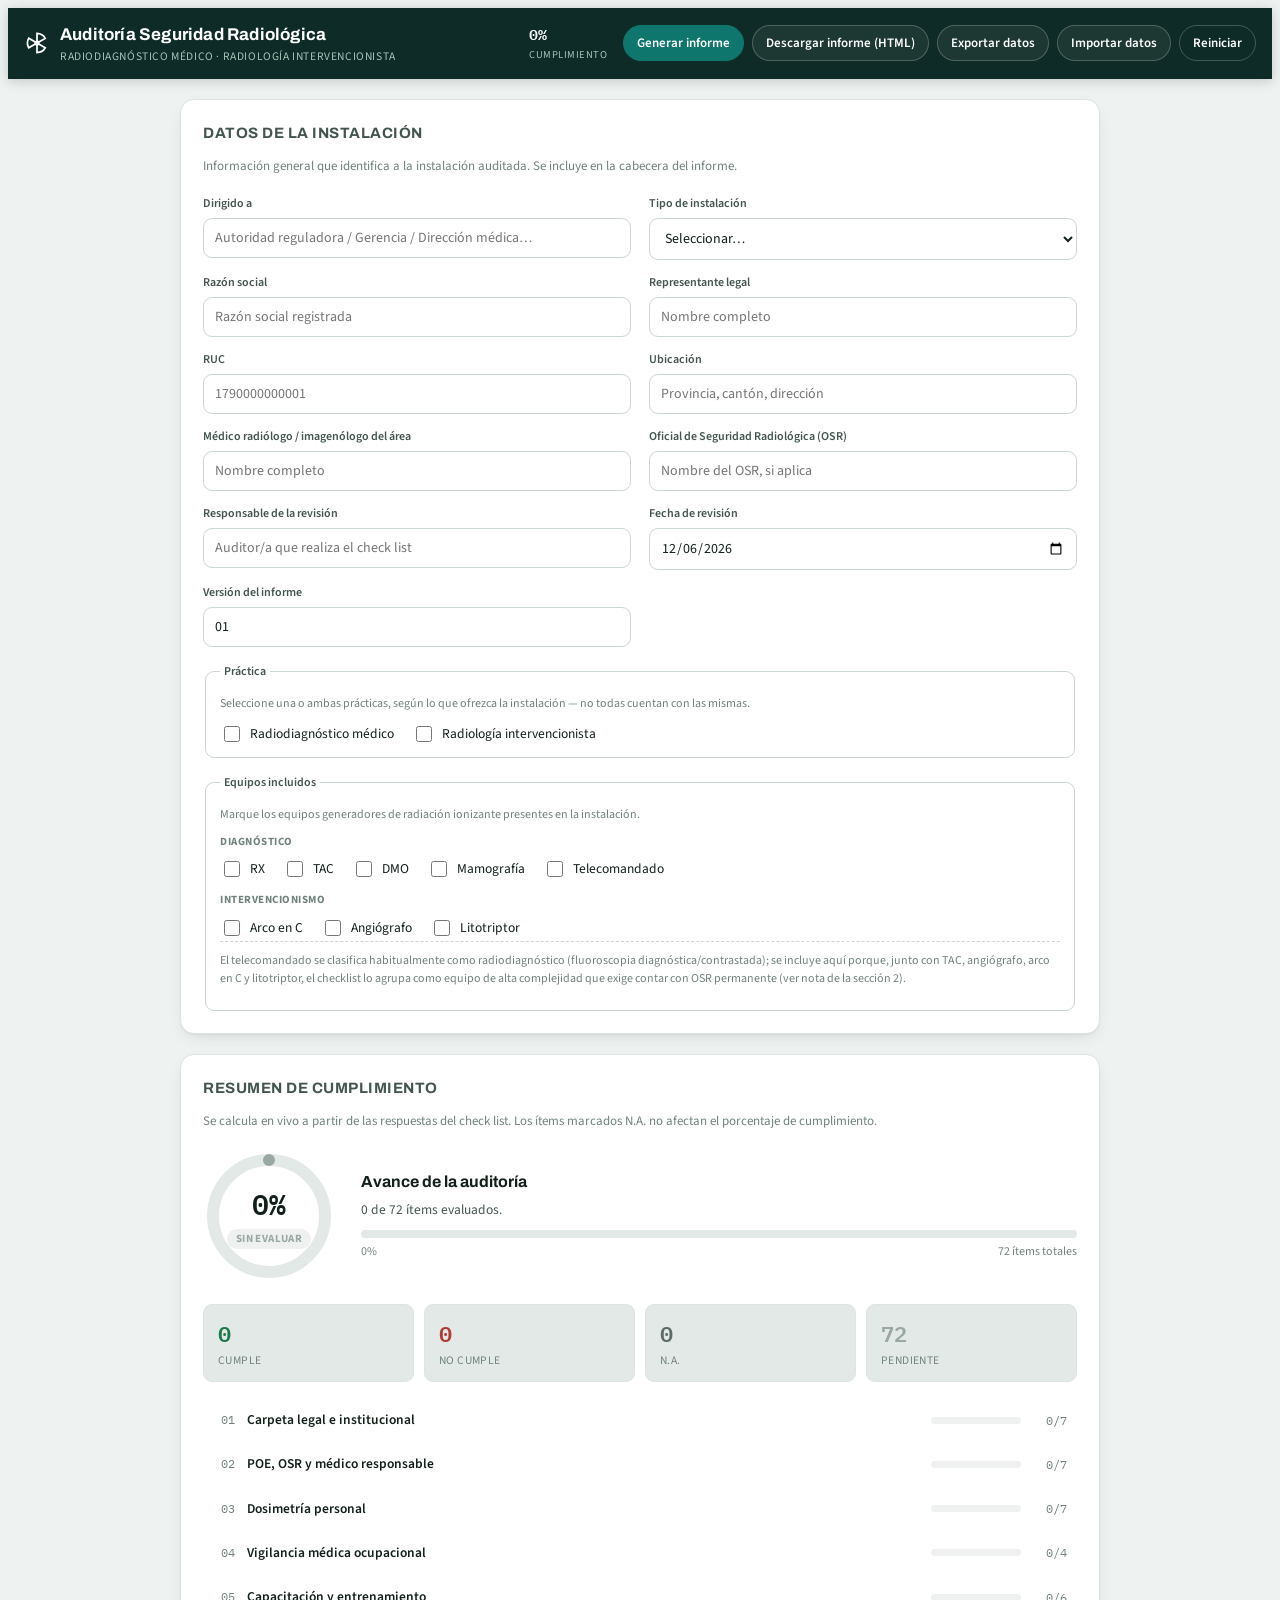
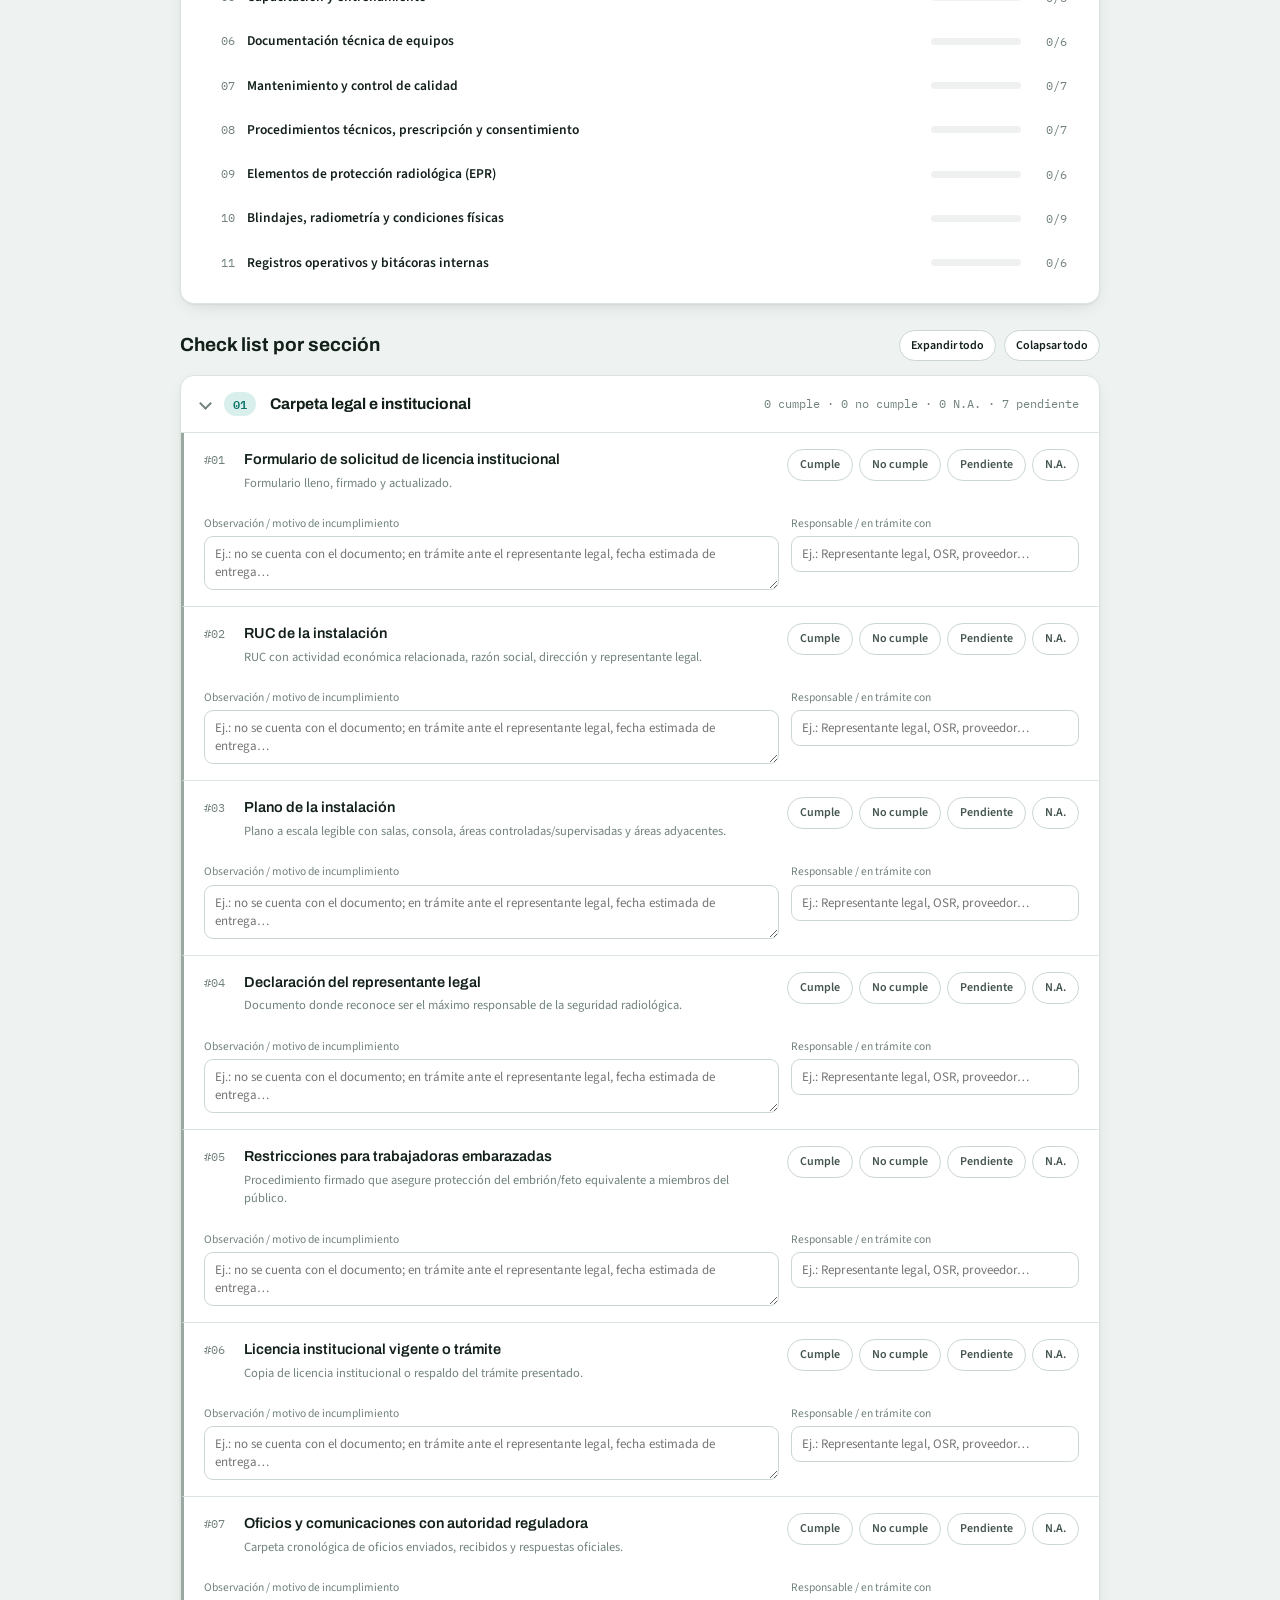
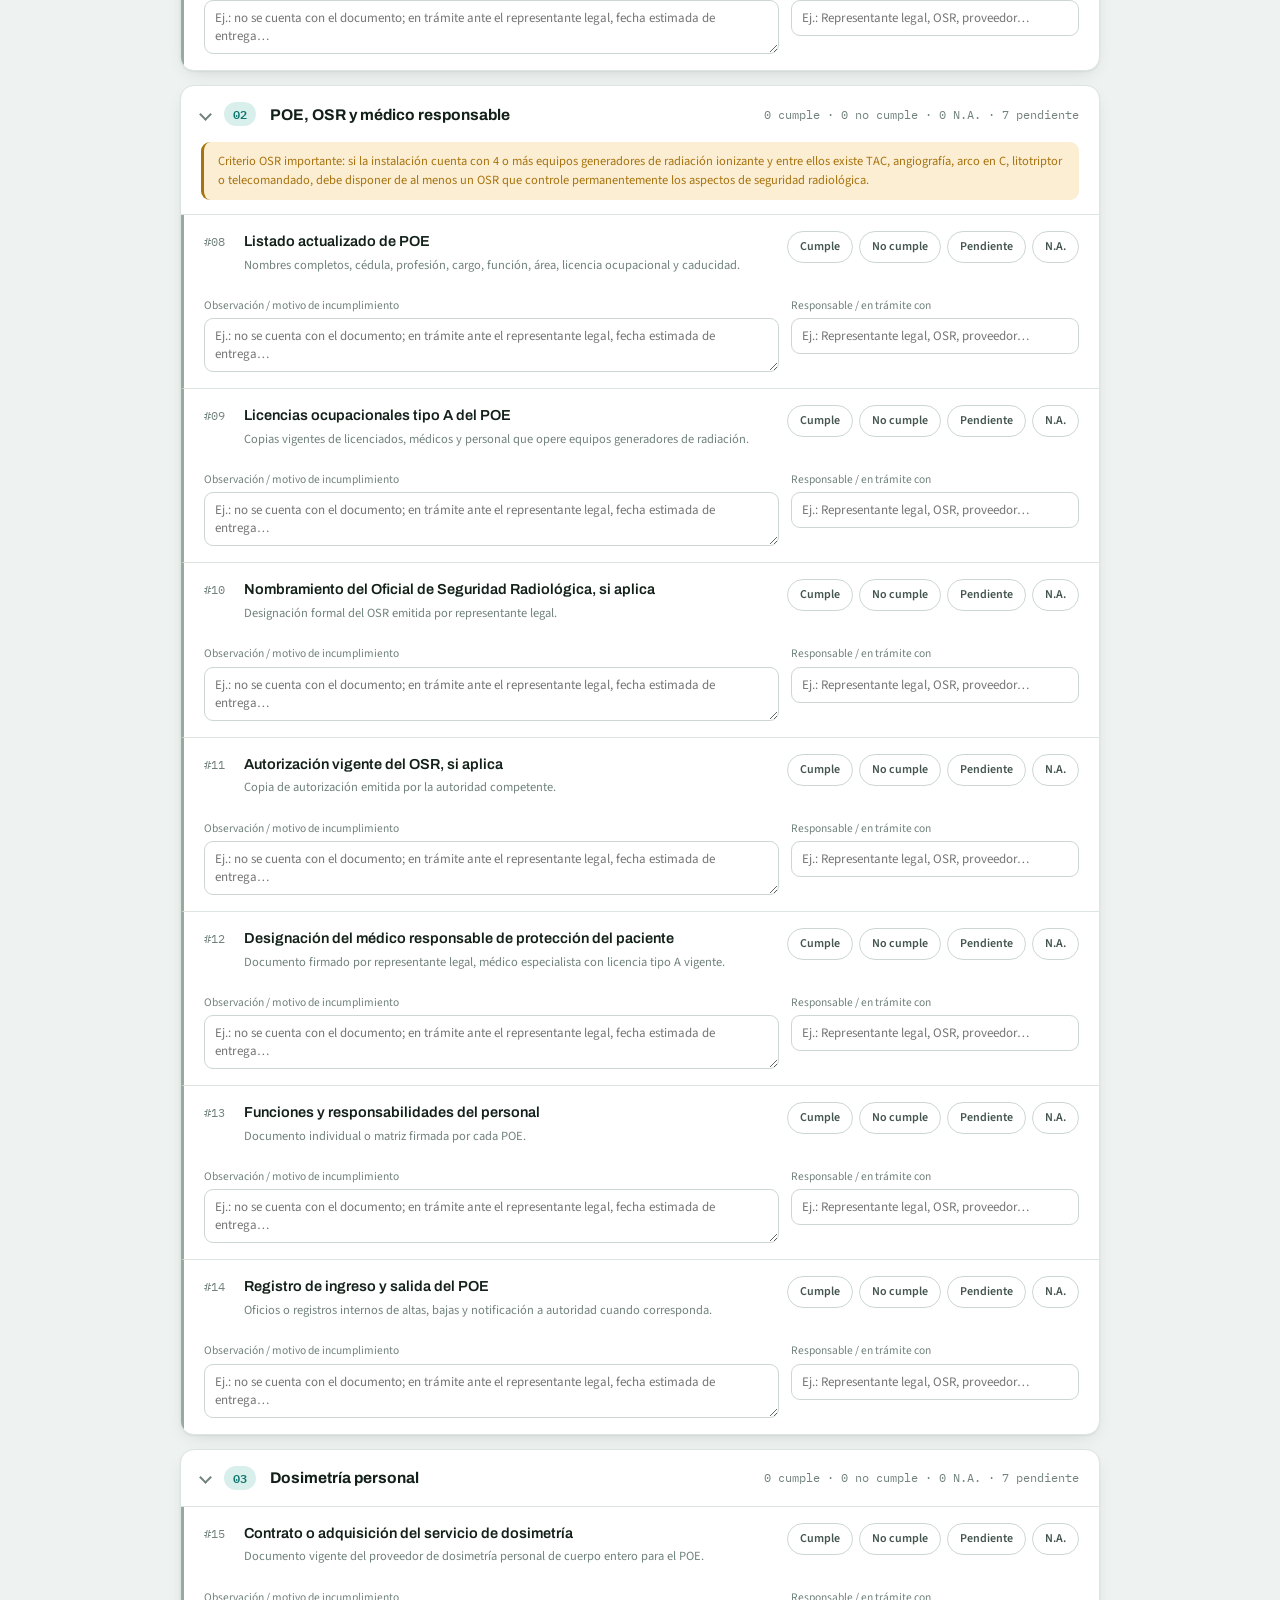
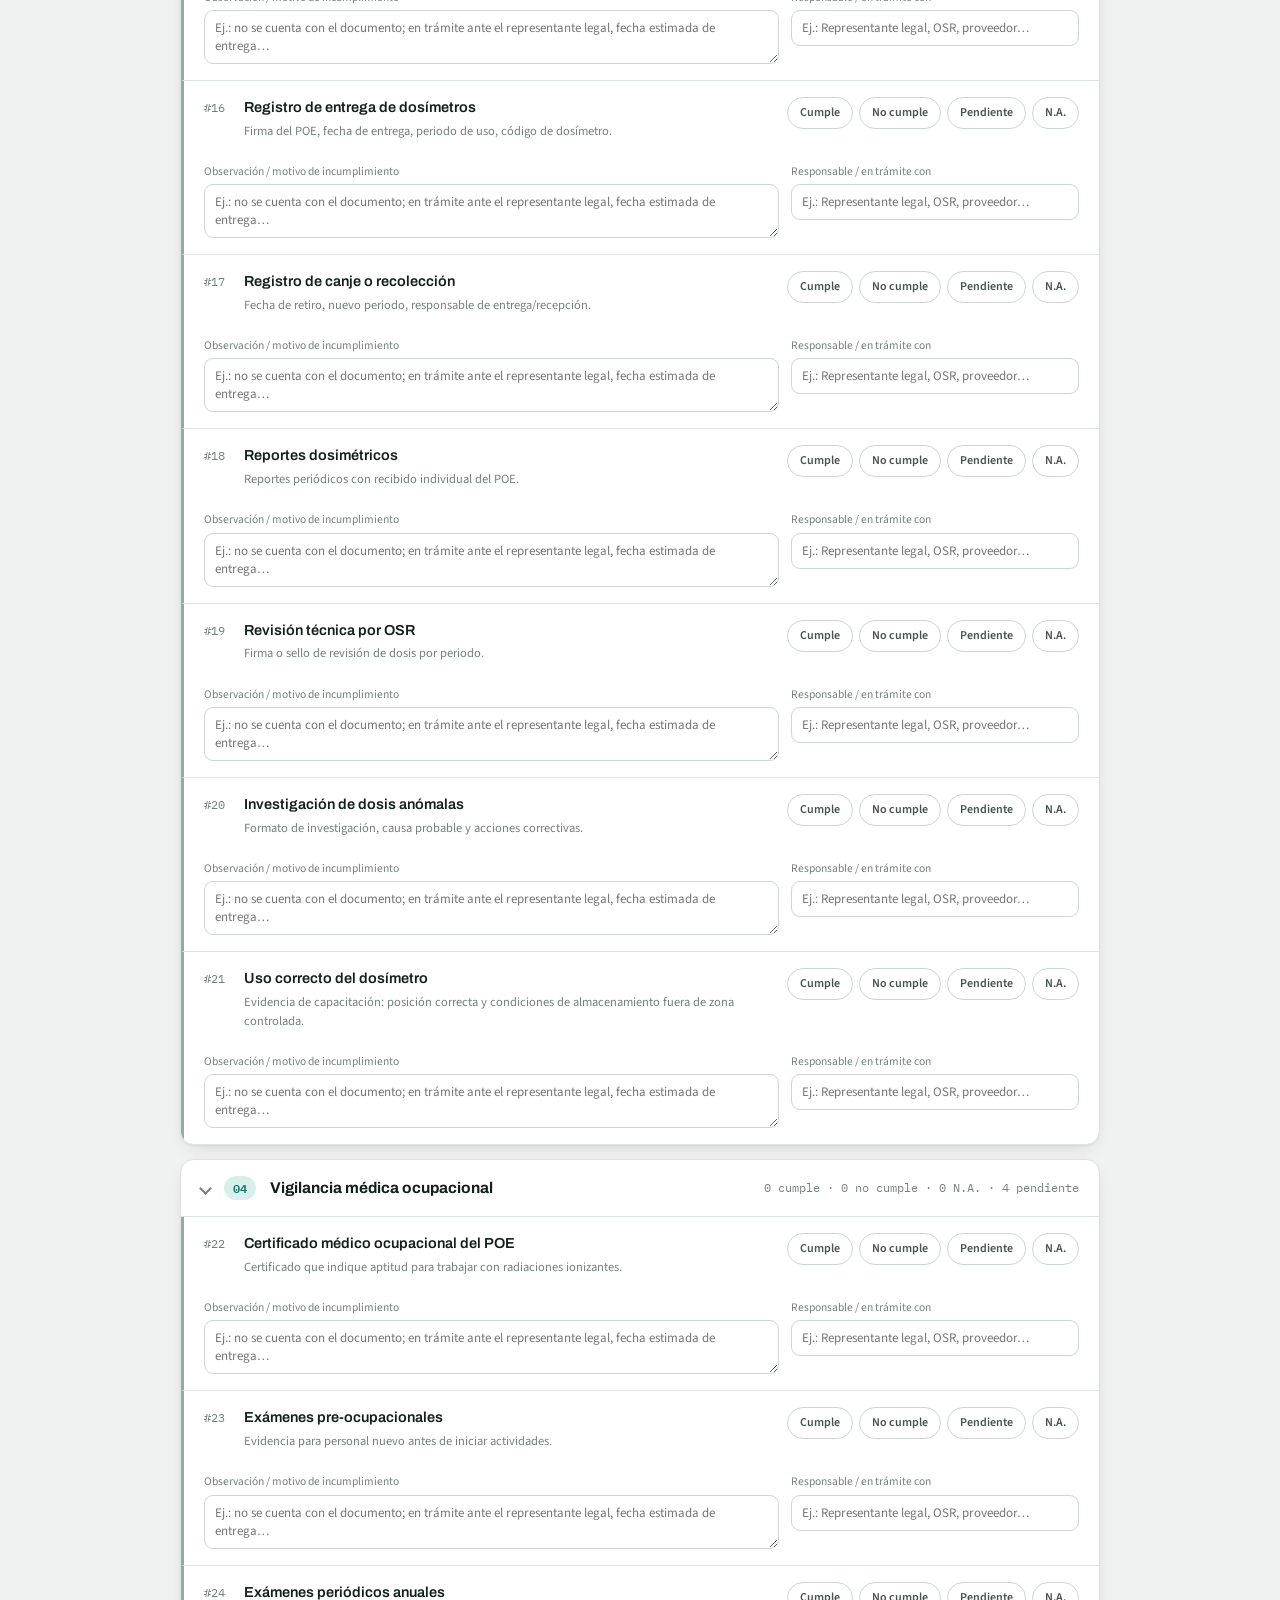
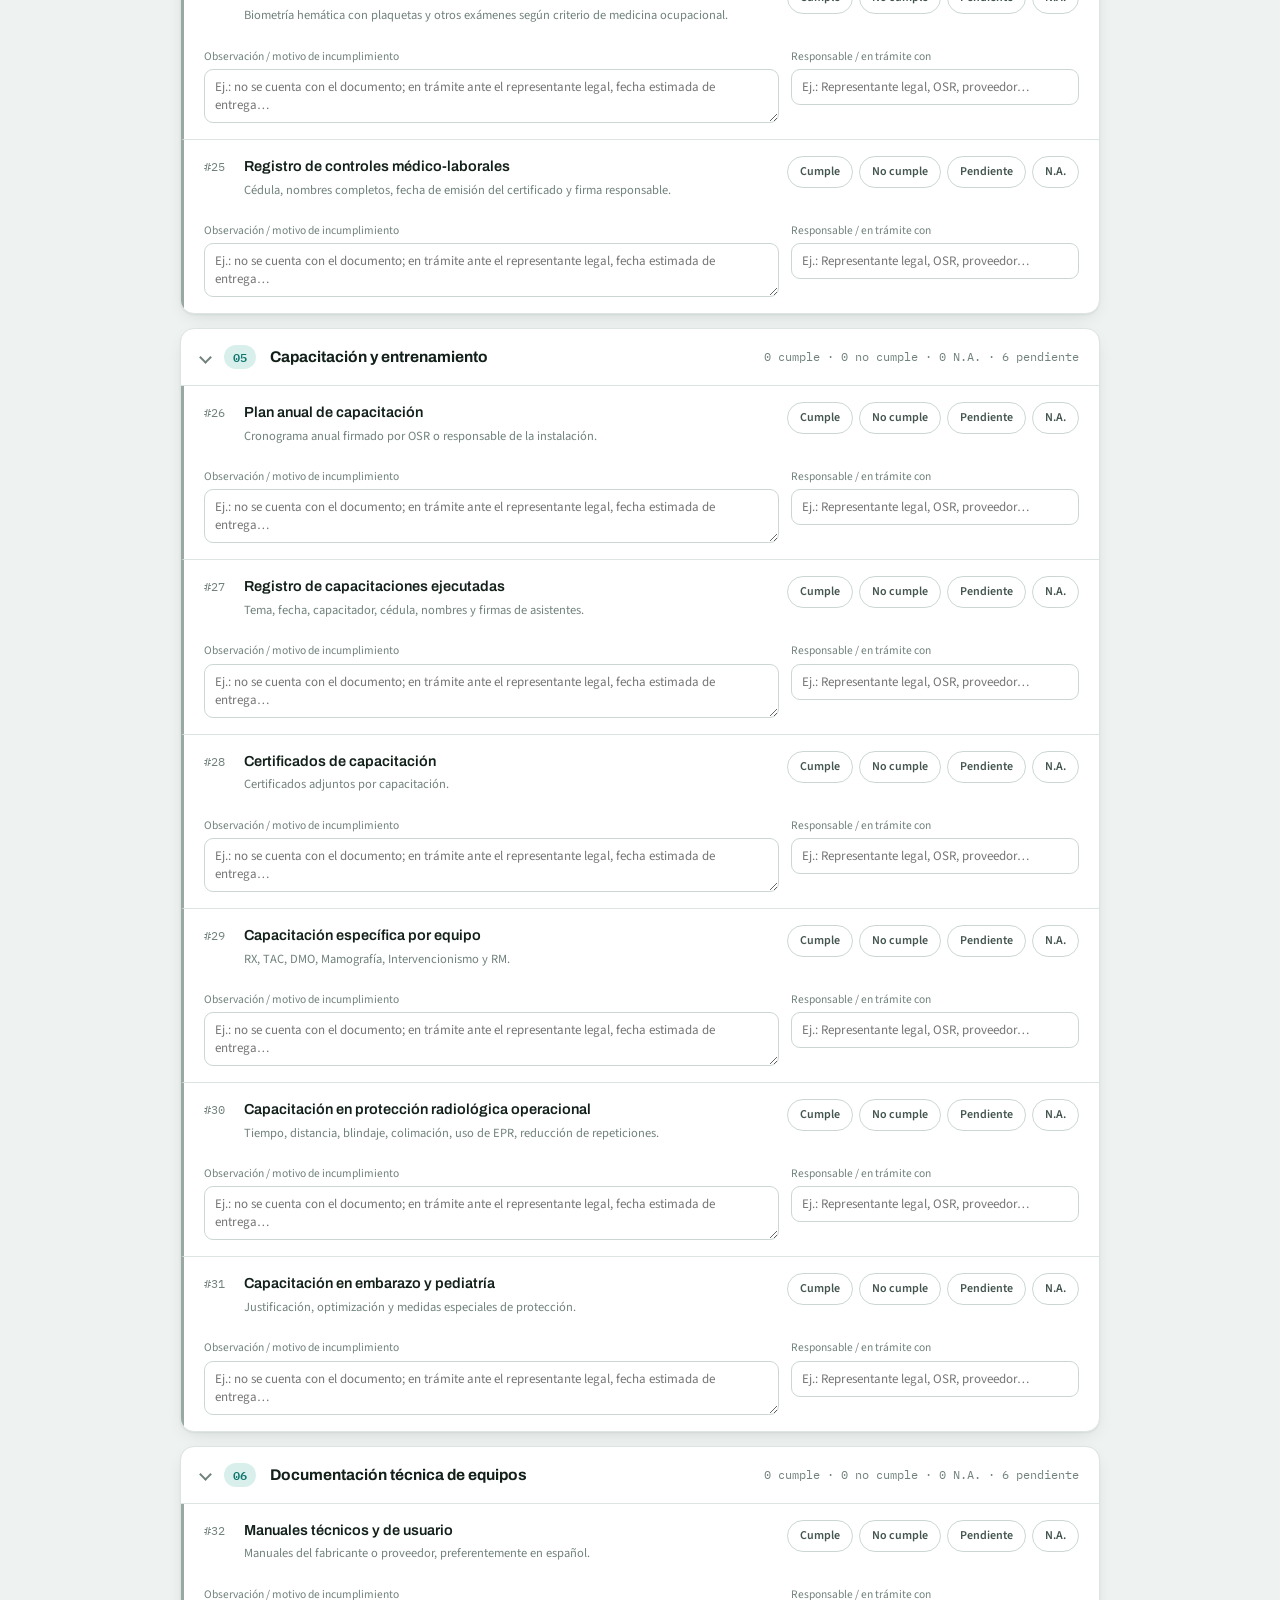
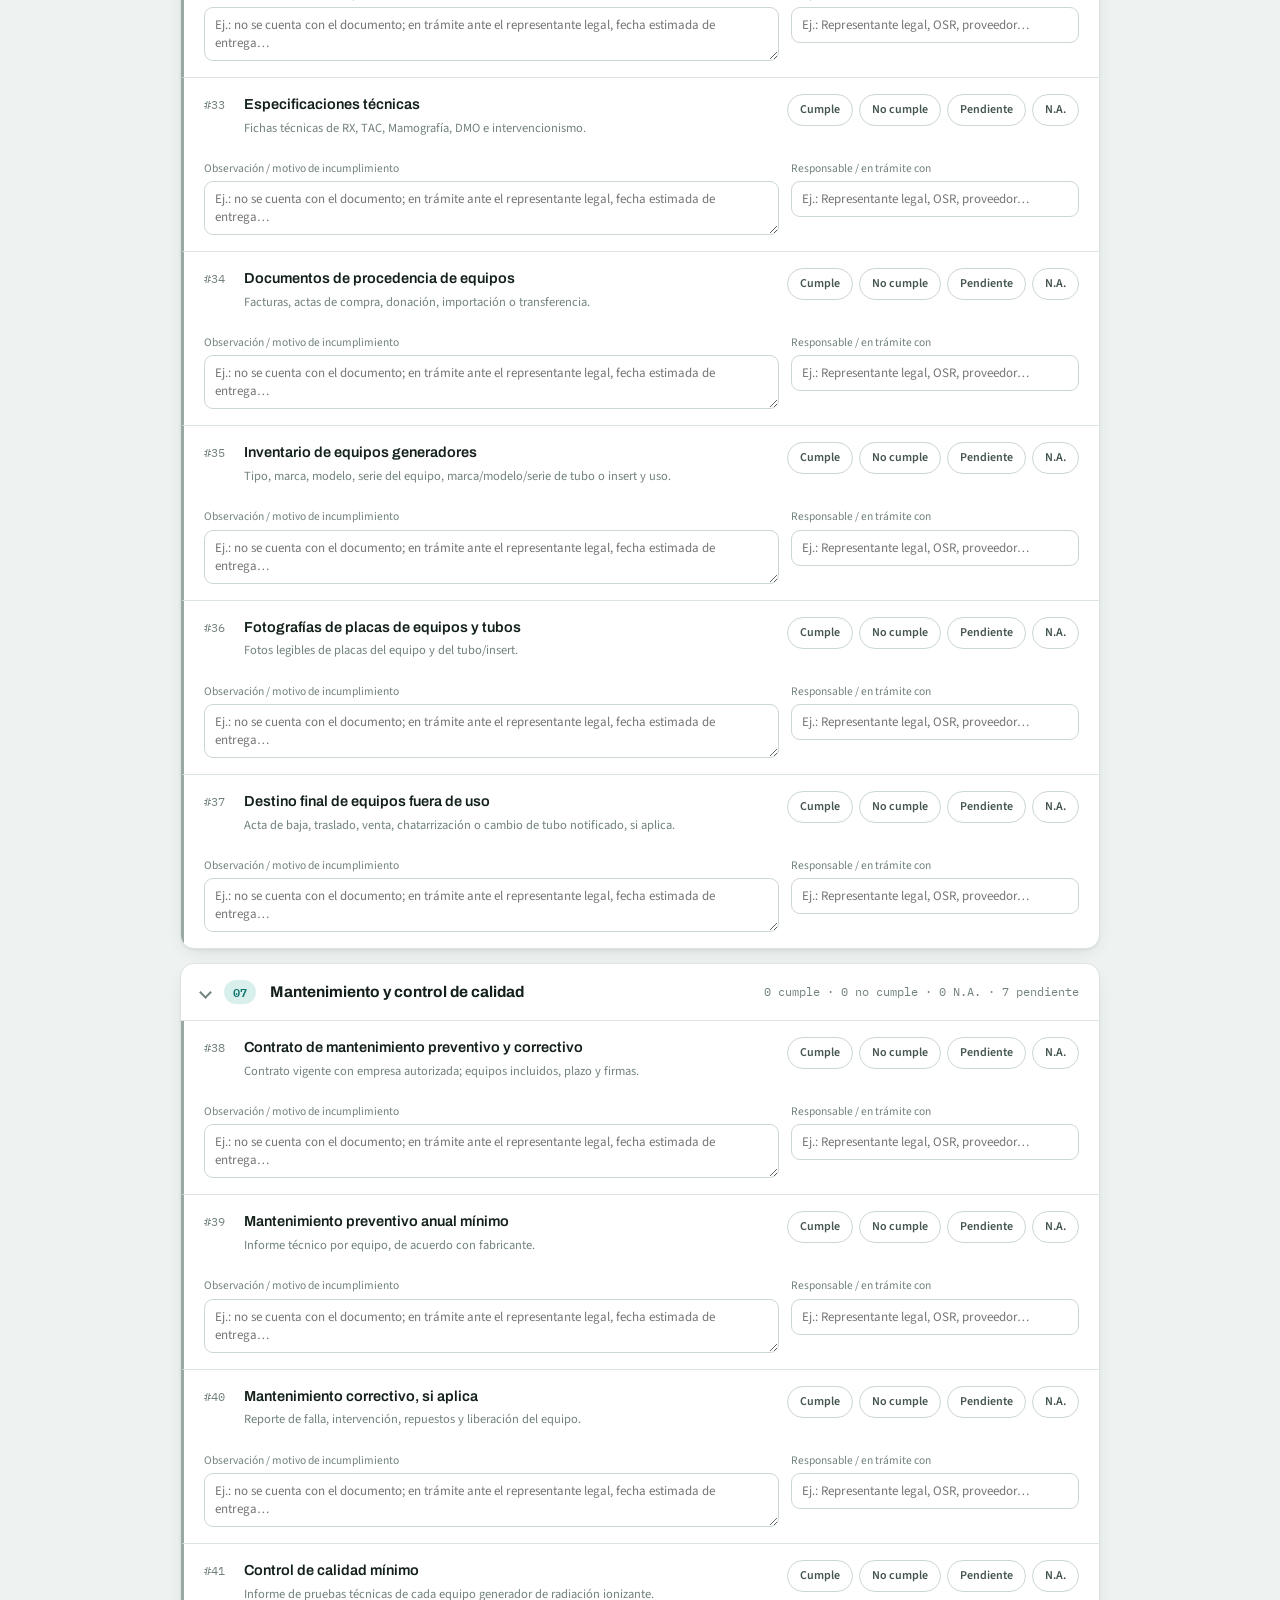
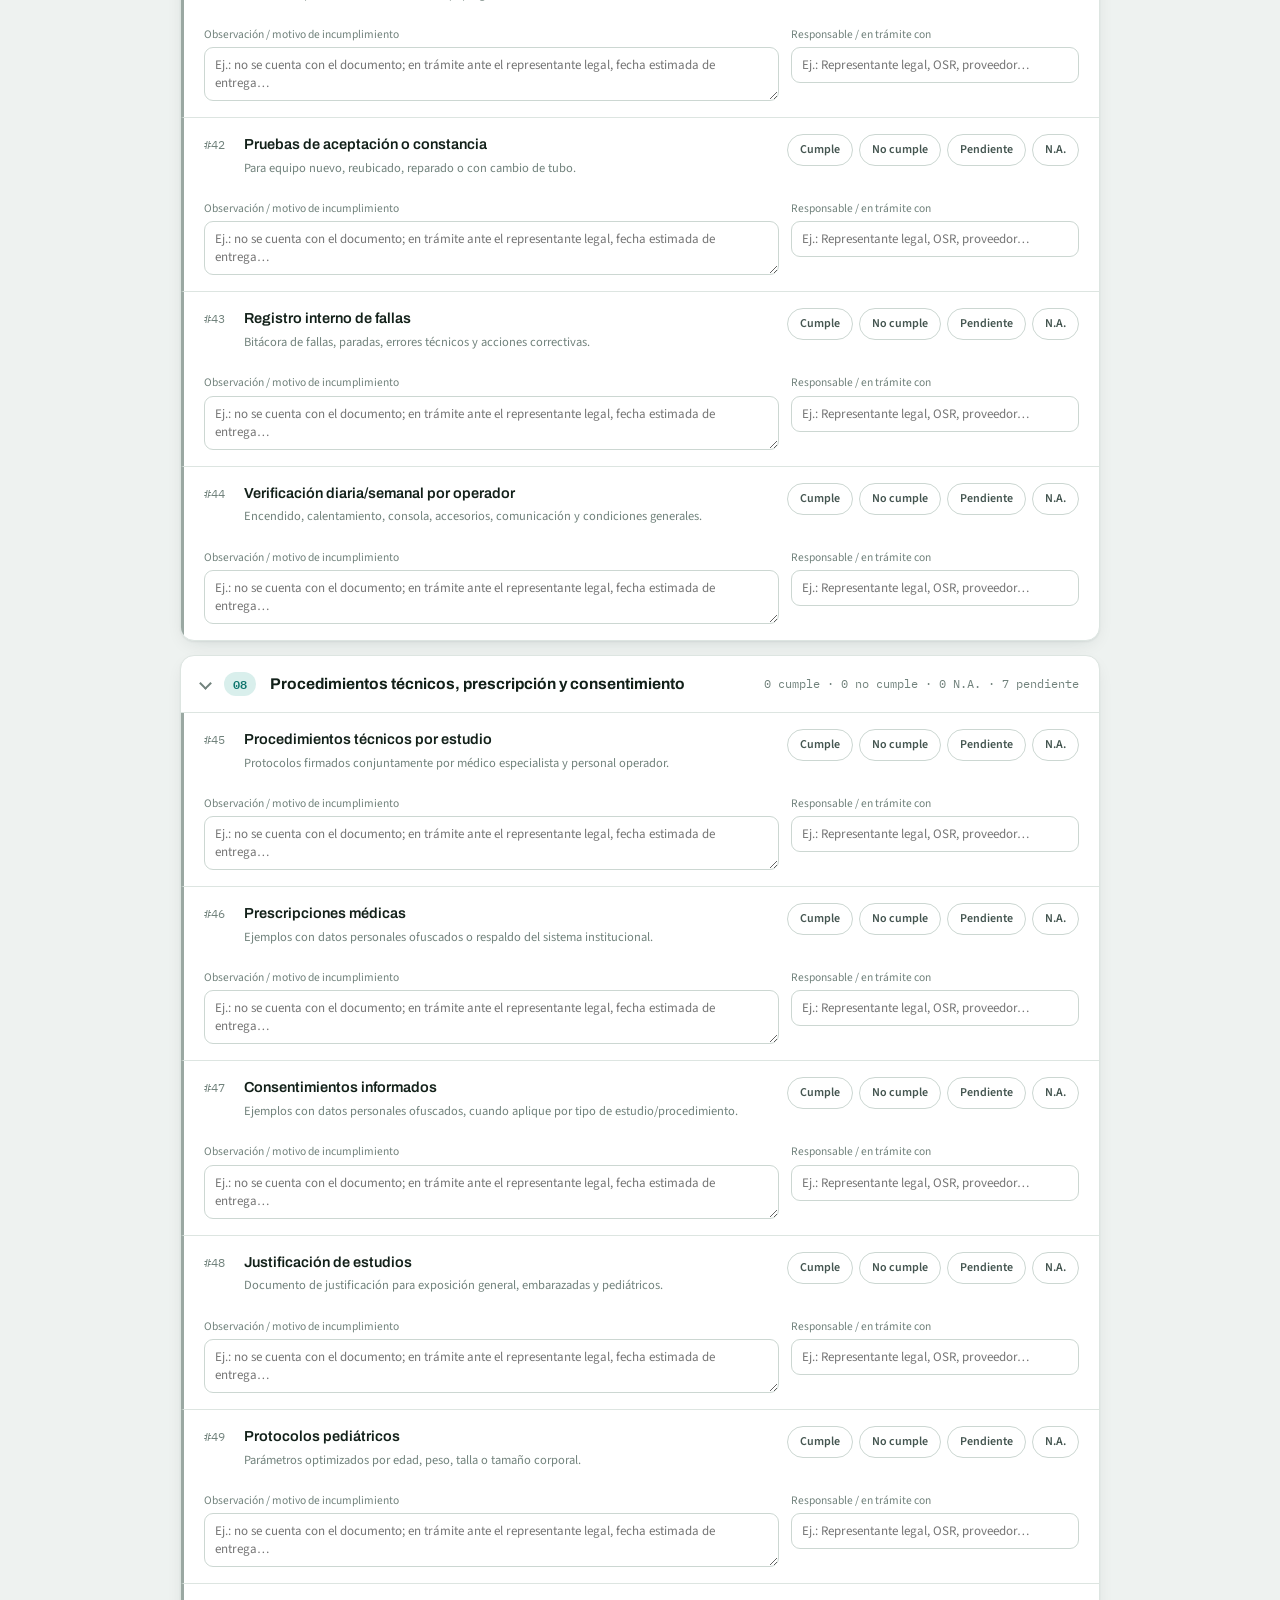
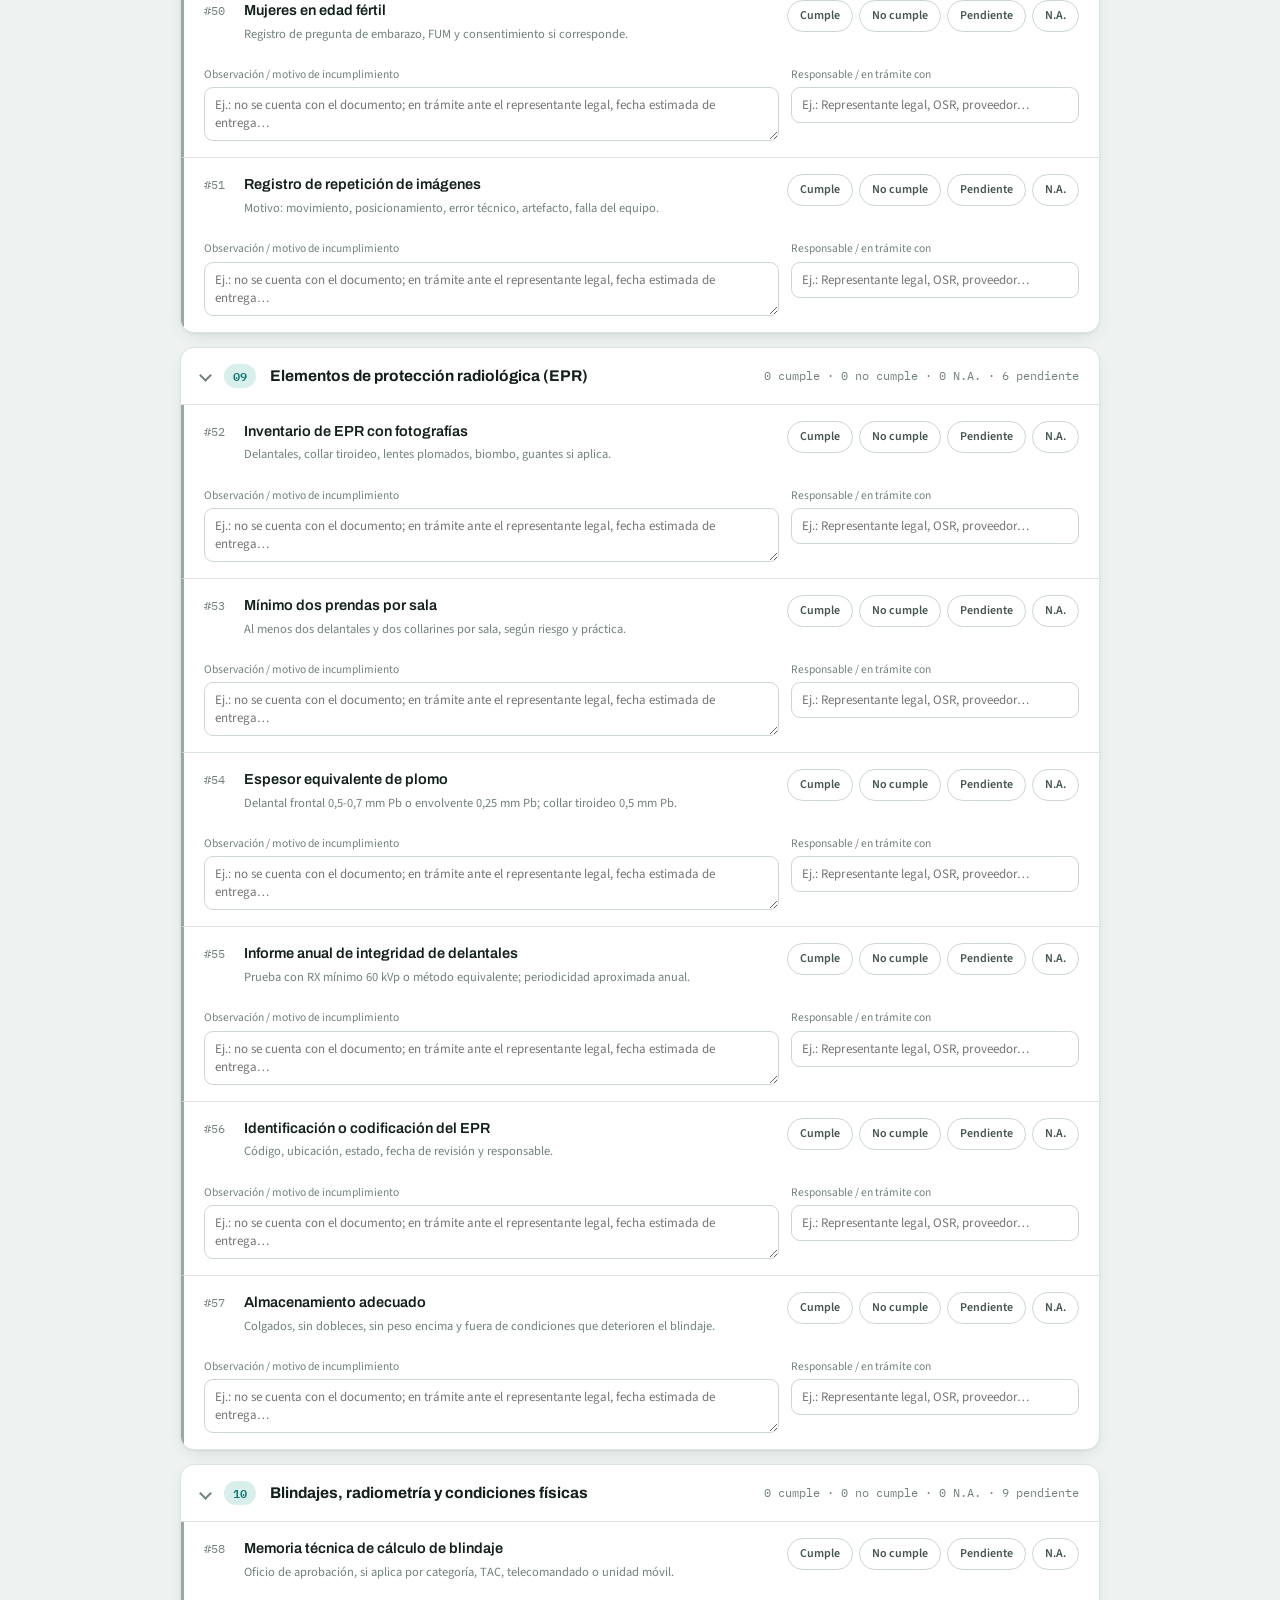
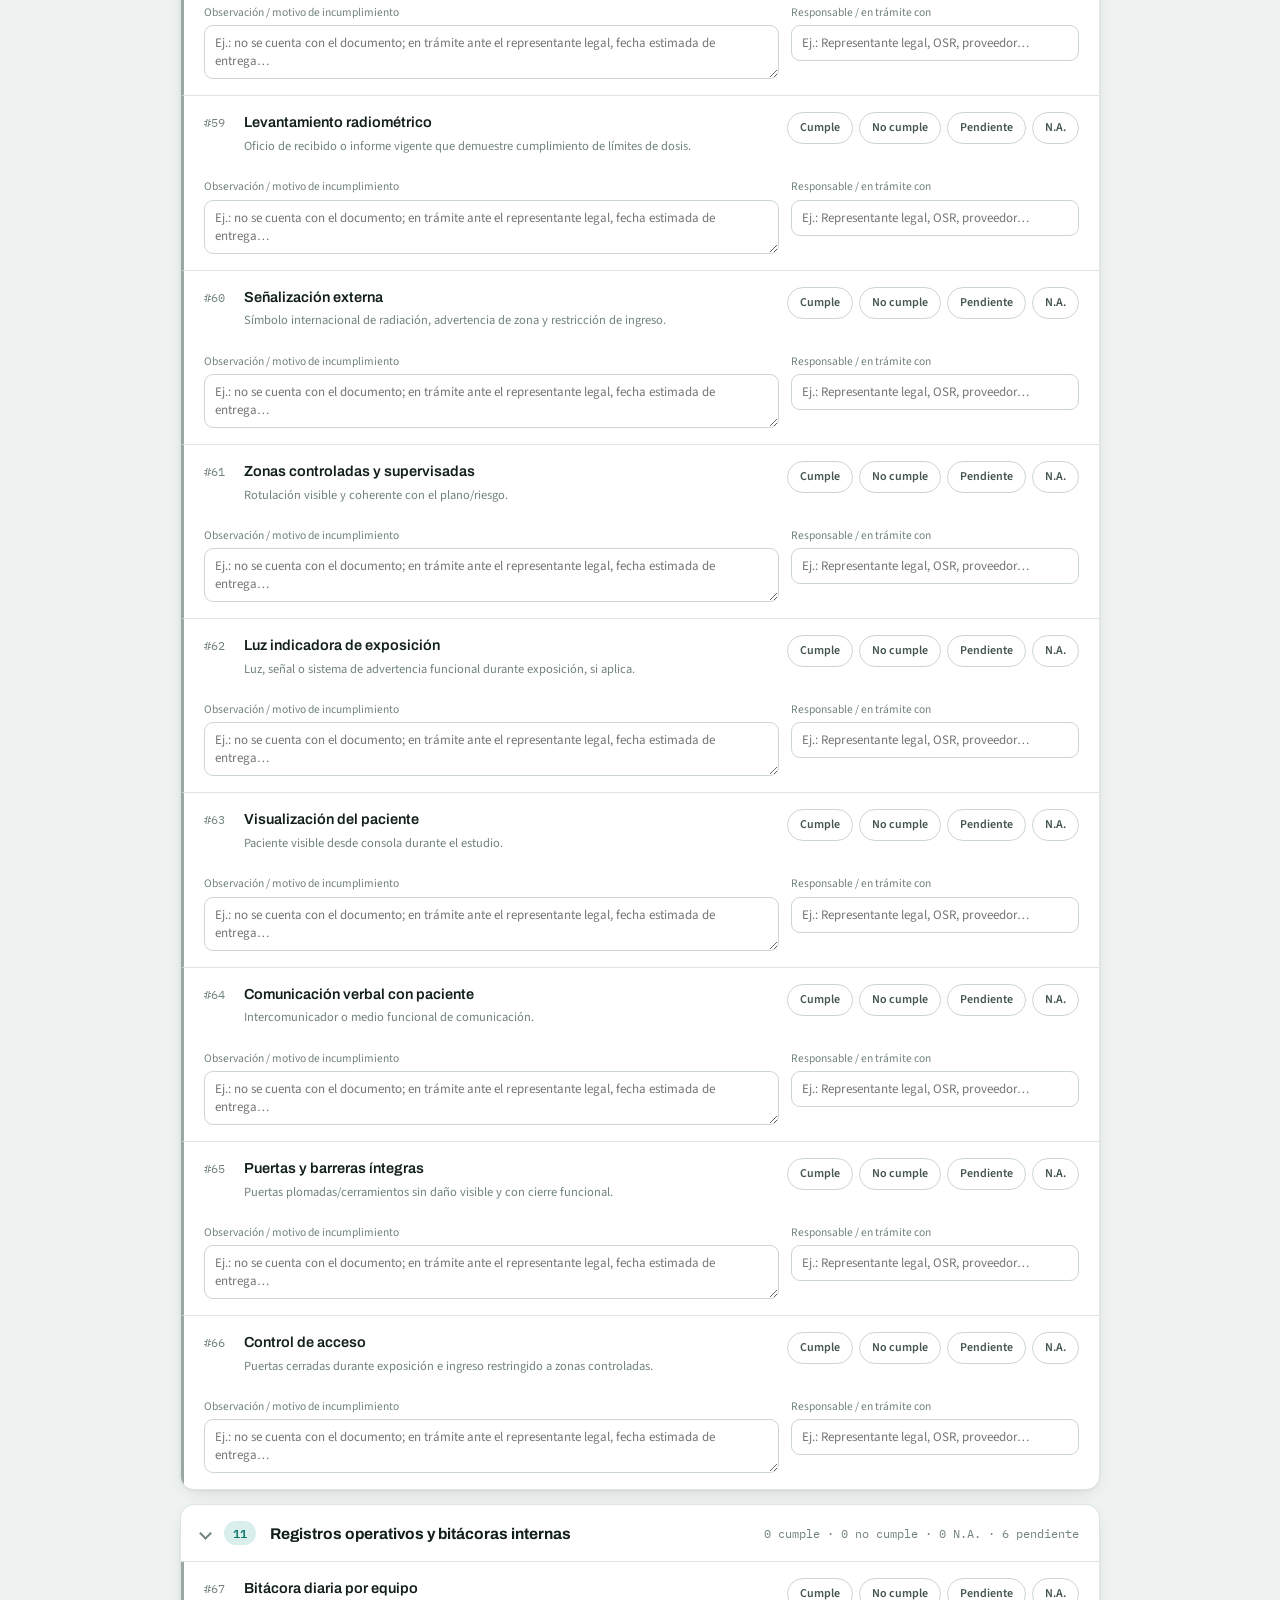
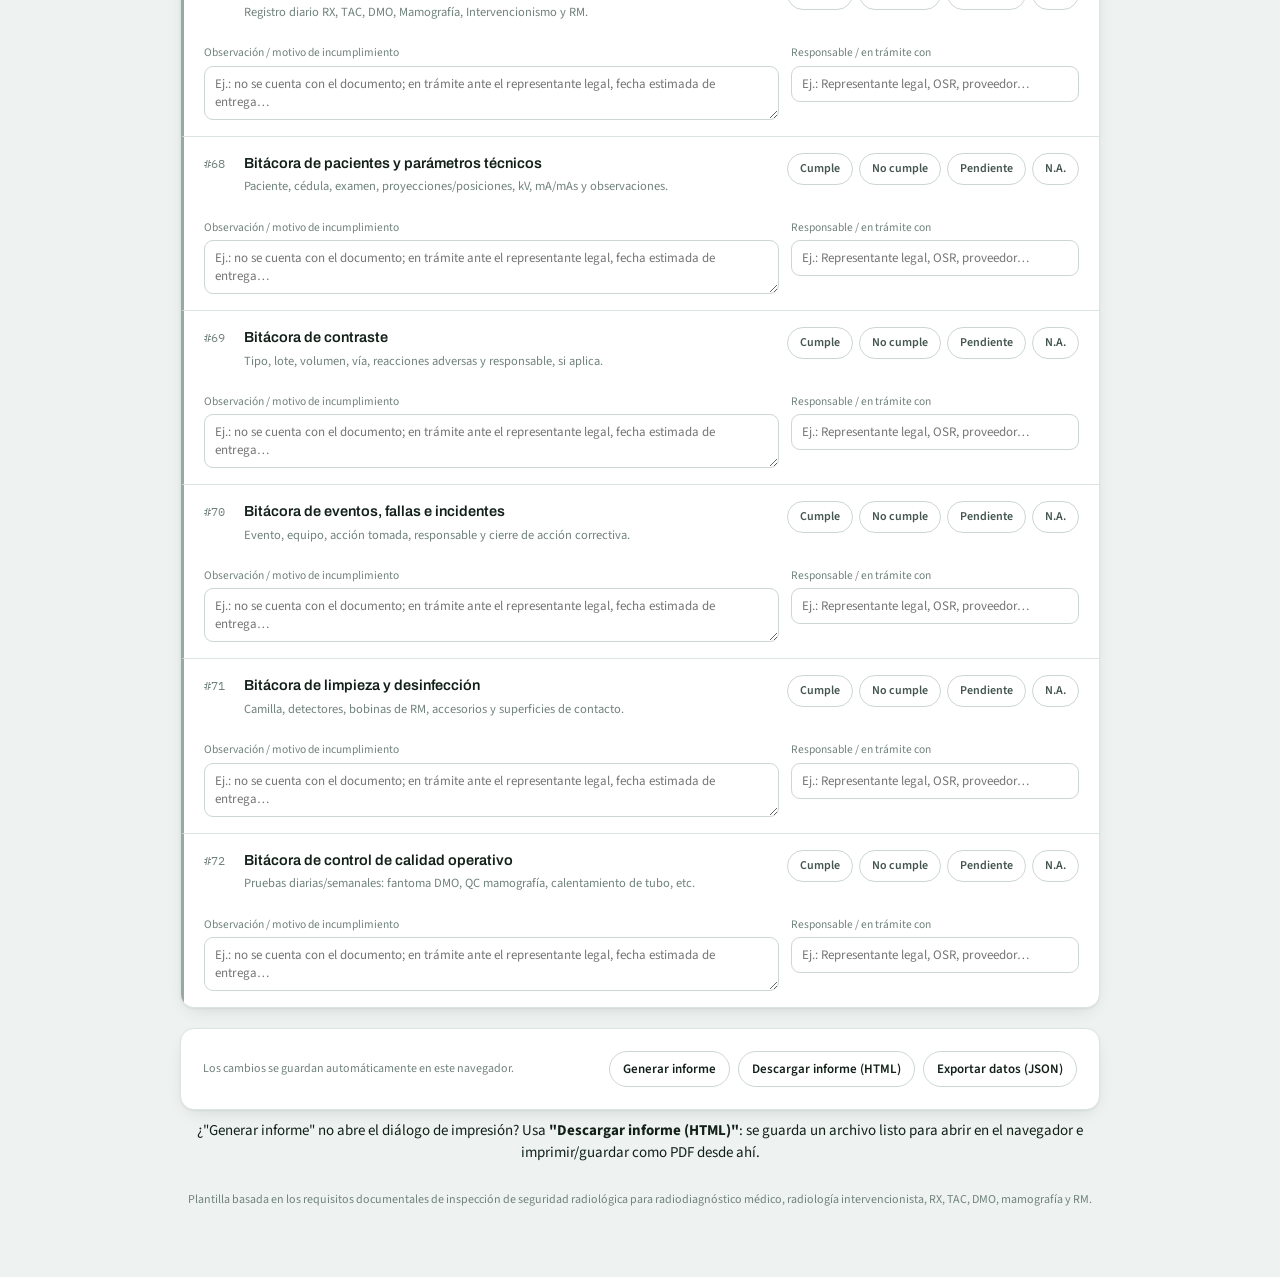
==== plantilla-auditoria-radiodiagnostico/index.html @ 45a4f242 "Agregar "Dirigido a", renombrar médico responsable y rediseñar firmas Datos de la instalación: - Se " ====
<title>Auditoría Seguridad Radiológica</title>
<link rel="stylesheet" href="https://fonts.googleapis.com/css2?family=Archivo:wght@600;700;800&family=Source+Sans+3:ital,wght@0,400;0,500;0,600;0,700;1,400&family=IBM+Plex+Mono:wght@500;600&display=swap">
<style>
  :root{
    --bg:#eef2f0; --surface:#ffffff; --surface-2:#e3e9e6; --surface-3:#0f2b27;
    --border:#ccd7d2; --border-soft:#dde5e1;
    --text:#122019; --text-2:#445550; --text-mute:#71827c; --on-dark:#eef4f1; --on-dark-mute:#a9c2ba;
    --accent:#0f766e; --accent-strong:#0b5c56; --accent-soft:#d9efec;
    --hazard:#b7791f;
    --good:#1c7a4a; --good-bg:#e0f4e8;
    --critical:#b23a34; --critical-bg:#fbe8e6;
    --na:#5c6b66; --na-bg:#e7ece9;
    --warn:#a8730f; --warn-bg:#fbeed3;
    --pending:#9aa8a2; --pending-bg:#eef1ef;
    --radius:14px; --radius-sm:9px;
    --shadow:0 1px 2px rgba(15,40,35,.06), 0 6px 20px -8px rgba(15,40,35,.16);
    --font-display:'Archivo',system-ui,sans-serif;
    --font-body:'Source Sans 3',system-ui,sans-serif;
    --font-mono:'IBM Plex Mono',ui-monospace,monospace;
  }
  @media (prefers-color-scheme: dark){
    :root:not([data-theme="light"]){
      --bg:#0c1613; --surface:#12201c; --surface-2:#182722; --surface-3:#081916;
      --border:#28372f; --border-soft:#203029;
      --text:#eaf1ed; --text-2:#bcccc5; --text-mute:#87988f; --on-dark:#eaf1ed; --on-dark-mute:#9fb6ad;
      --accent:#35b5a5; --accent-strong:#4fcabb; --accent-soft:#123a34;
      --hazard:#d9a441;
      --good:#4fbd7c; --good-bg:#123626;
      --critical:#e6746c; --critical-bg:#3a1c1b;
      --na:#9db0a8; --na-bg:#1c2925;
      --warn:#e0ac4c; --warn-bg:#3a2c11;
      --pending:#728179; --pending-bg:#182420;
      --shadow:0 1px 2px rgba(0,0,0,.3), 0 8px 24px -10px rgba(0,0,0,.5);
    }
  }
  :root[data-theme="dark"]{
    --bg:#0c1613; --surface:#12201c; --surface-2:#182722; --surface-3:#081916;
    --border:#28372f; --border-soft:#203029;
    --text:#eaf1ed; --text-2:#bcccc5; --text-mute:#87988f; --on-dark:#eaf1ed; --on-dark-mute:#9fb6ad;
    --accent:#35b5a5; --accent-strong:#4fcabb; --accent-soft:#123a34;
    --hazard:#d9a441;
    --good:#4fbd7c; --good-bg:#123626;
    --critical:#e6746c; --critical-bg:#3a1c1b;
    --na:#9db0a8; --na-bg:#1c2925;
    --warn:#e0ac4c; --warn-bg:#3a2c11;
    --pending:#728179; --pending-bg:#182420;
    --shadow:0 1px 2px rgba(0,0,0,.3), 0 8px 24px -10px rgba(0,0,0,.5);
  }

  *{box-sizing:border-box;}
  body{background:var(--bg); color:var(--text); font-family:var(--font-body); font-size:15px; line-height:1.5; padding-inline:16px;}
  h1,h2,h3{font-family:var(--font-display); text-wrap:balance; margin:0;}
  .mono{font-family:var(--font-mono);}
  button{font-family:inherit; cursor:pointer;}
  a{color:var(--accent);}
  input,textarea{font-family:inherit; font-size:inherit; color:var(--text); background:var(--surface);}
  ::selection{background:var(--accent-soft);}
  :focus-visible{outline:2px solid var(--accent); outline-offset:2px;}

  .wrap{max-width:920px; margin-inline:auto; padding-block:0 40px;}

  /* Top bar */
  .topbar{
    position:sticky; top:env(safe-area-inset-top,0px); z-index:20;
    background:var(--surface-3); color:var(--on-dark);
    margin-inline:-16px; padding:14px 16px; padding-top:calc(14px + env(safe-area-inset-top,0px));
    display:flex; align-items:center; gap:16px; flex-wrap:wrap;
    box-shadow:0 2px 12px rgba(0,0,0,.18);
  }
  .topbar .brand{display:flex; align-items:center; gap:10px; margin-right:auto;}
  .topbar .brand svg{flex:none;}
  .topbar h1{font-size:17px; color:#fff; letter-spacing:.2px;}
  .topbar .sub{font-size:11.5px; color:var(--on-dark-mute); text-transform:uppercase; letter-spacing:.6px;}
  .ring-badge{display:flex; align-items:center; gap:8px;}
  .ring-badge .num{font-family:var(--font-mono); font-weight:600; font-size:15px; color:#fff;}
  .ring-badge .lbl{font-size:10.5px; color:var(--on-dark-mute); text-transform:uppercase; letter-spacing:.5px;}
  .actions{display:flex; gap:8px; flex-wrap:wrap;}
  .btn{
    border:1px solid rgba(255,255,255,.22); background:rgba(255,255,255,.06); color:#fff;
    padding:8px 13px; border-radius:999px; font-size:13px; font-weight:600; display:inline-flex; align-items:center; gap:6px;
    transition:background .15s;
  }
  .btn:hover{background:rgba(255,255,255,.16);}
  .btn.primary{background:var(--accent); border-color:var(--accent);}
  .btn.primary:hover{background:var(--accent-strong);}
  .btn.ghost{background:transparent;}

  /* light-surface buttons (used off the dark topbar) */
  .btn.on-surface{border-color:var(--border); background:var(--surface); color:var(--text);}
  .btn.on-surface:hover{background:var(--surface-2);}

  .card{
    background:var(--surface); border:1px solid var(--border-soft); border-radius:var(--radius);
    box-shadow:var(--shadow); padding:22px; margin-top:20px;
  }
  .card > h2{font-size:15px; text-transform:uppercase; letter-spacing:.5px; color:var(--text-2); margin-bottom:4px;}
  .card .card-desc{font-size:13px; color:var(--text-mute); margin-bottom:18px;}

  /* Header form */
  .grid-form{display:grid; grid-template-columns:repeat(2,1fr); gap:14px 18px;}
  .field{display:flex; flex-direction:column; gap:5px;}
  .field label{font-size:12px; font-weight:600; color:var(--text-2);}
  .field input[type=text],.field input[type=date],.field select{
    border:1px solid var(--border); border-radius:var(--radius-sm); padding:9px 11px; font-size:14px;
    background:var(--surface); color:var(--text); font-family:inherit;
  }
  .field input:focus,.field select:focus{border-color:var(--accent);}
  fieldset{border:1px solid var(--border); border-radius:var(--radius-sm); padding:12px 14px; margin-top:16px;}
  fieldset legend{font-size:12px; font-weight:600; color:var(--text-2); padding-inline:4px;}
  fieldset .hint{font-size:12px; color:var(--text-mute); margin:2px 0 10px;}
  .check-row{display:flex; flex-wrap:wrap; gap:10px 18px;}
  .check-row label{display:flex; align-items:center; gap:7px; font-size:13.5px;}
  .check-row input{width:16px; height:16px; accent-color:var(--accent);}
  .equip-group-label{font-size:11px; font-weight:700; color:var(--text-mute); text-transform:uppercase; letter-spacing:.5px; margin:12px 0 8px;}
  .equip-group-label:first-of-type{margin-top:2px;}
  .equip-note{margin-top:12px; padding-top:10px; border-top:1px dashed var(--border);}

  /* Dashboard */
  .stat-row{display:grid; grid-template-columns:repeat(4,1fr); gap:10px; margin-bottom:20px;}
  .stat-tile{border:1px solid var(--border-soft); border-radius:var(--radius-sm); padding:12px 14px; background:var(--surface-2);}
  .stat-tile .n{font-family:var(--font-mono); font-size:22px; font-weight:600; font-variant-numeric:tabular-nums;}
  .stat-tile .l{font-size:11.5px; color:var(--text-mute); text-transform:uppercase; letter-spacing:.4px; margin-top:2px;}
  .stat-tile.good .n{color:var(--good);}
  .stat-tile.critical .n{color:var(--critical);}
  .stat-tile.na .n{color:var(--na);}
  .stat-tile.pending .n{color:var(--pending);}

  .dash-main{display:flex; gap:26px; align-items:center; flex-wrap:wrap; margin-bottom:22px;}
  .ring-wrap{position:relative; width:132px; height:132px; flex:none;}
  .ring-wrap svg{width:100%; height:100%; transform:rotate(-90deg);}
  .ring-center{position:absolute; inset:0; display:flex; flex-direction:column; align-items:center; justify-content:center;}
  .ring-center .pct{font-family:var(--font-mono); font-size:28px; font-weight:600;}
  .ring-center .band{font-size:11px; font-weight:700; text-transform:uppercase; letter-spacing:.4px; padding:2px 9px; border-radius:999px; margin-top:4px;}
  .dash-copy{flex:1; min-width:220px;}
  .dash-copy h3{font-size:16px; margin-bottom:6px;}
  .dash-copy p{font-size:13.5px; color:var(--text-2); margin:0 0 10px;}
  .progress-track{height:8px; border-radius:999px; background:var(--surface-2); overflow:hidden;}
  .progress-fill{height:100%; background:var(--accent); border-radius:999px; transition:width .3s;}
  .progress-label{display:flex; justify-content:space-between; font-size:12px; color:var(--text-mute); margin-top:5px;}

  .section-list{display:flex; flex-direction:column; gap:8px;}
  .section-row{
    display:grid; grid-template-columns:22px 1fr 90px 34px; align-items:center; gap:12px;
    padding:8px 10px; border-radius:var(--radius-sm); text-decoration:none; color:inherit;
  }
  .section-row:hover{background:var(--surface-2);}
  .section-row .idx{font-family:var(--font-mono); font-size:12px; color:var(--text-mute); text-align:right;}
  .section-row .name{font-size:13.5px; font-weight:600;}
  .meter{display:flex; height:7px; border-radius:999px; overflow:hidden; background:var(--pending-bg); gap:1.5px;}
  .meter span{height:100%;}
  .meter .m-good{background:var(--good);}
  .meter .m-critical{background:var(--critical);}
  .meter .m-na{background:var(--na);}
  .section-row .frac{font-family:var(--font-mono); font-size:11.5px; color:var(--text-mute); text-align:right; white-space:nowrap;}

  /* Sections / items */
  .toolbar-row{display:flex; justify-content:space-between; align-items:center; gap:10px; margin:26px 0 10px; flex-wrap:wrap;}
  .toolbar-row h2{font-family:var(--font-display); font-size:19px;}
  .toolbar-row .mini-actions{display:flex; gap:8px;}
  .btn.small{padding:6px 11px; font-size:12px;}

  details.section-card{
    background:var(--surface); border:1px solid var(--border-soft); border-radius:var(--radius);
    box-shadow:var(--shadow); margin-top:14px; scroll-margin-top:96px; overflow:hidden;
  }
  details.section-card > summary{
    list-style:none; cursor:pointer; padding:16px 20px; display:flex; align-items:center; gap:14px;
  }
  details.section-card > summary::-webkit-details-marker{display:none;}
  .sum-chevron{width:9px; height:9px; border-right:2px solid var(--text-mute); border-bottom:2px solid var(--text-mute); transform:rotate(-45deg); transition:transform .15s; flex:none;}
  details[open] > summary .sum-chevron{transform:rotate(45deg);}
  .sum-num{font-family:var(--font-mono); font-size:12px; color:var(--accent); font-weight:600; background:var(--accent-soft); border-radius:999px; padding:3px 9px; flex:none;}
  .sum-title{font-family:var(--font-display); font-size:15.5px; font-weight:700; flex:1;}
  .sum-meta{font-family:var(--font-mono); font-size:11.5px; color:var(--text-mute); white-space:nowrap;}
  .section-note{margin:0 20px 14px; padding:10px 14px; background:var(--warn-bg); color:var(--warn); border-radius:var(--radius-sm); font-size:12.5px; border-left:3px solid var(--warn);}
  .items{border-top:1px solid var(--border-soft);}

  .item{
    padding:16px 20px; border-bottom:1px solid var(--border-soft); border-left:3px solid var(--pending);
    display:flex; flex-direction:column; gap:10px; break-inside:avoid;
  }
  .item:last-child{border-bottom:none;}
  .item[data-status="cumple"]{border-left-color:var(--good);}
  .item[data-status="no_cumple"]{border-left-color:var(--critical);}
  .item[data-status="na"]{border-left-color:var(--na);}
  .item[data-status="pendiente"]{border-left-color:var(--warn);}
  .item-main{display:flex; gap:14px; align-items:flex-start; flex-wrap:wrap;}
  .item-num{font-family:var(--font-mono); font-size:12px; color:var(--text-mute); padding-top:2px; flex:none; width:26px;}
  .item-body{flex:1; min-width:200px;}
  .item-title{font-size:14.5px; font-weight:600;}
  .item-ev{font-size:12.5px; color:var(--text-mute); margin-top:3px;}
  .item-status{display:flex; gap:6px; flex-wrap:wrap; flex:none; max-width:100%;}
  .pill-wrap{position:relative; display:inline-flex;}
  .pill-wrap input{position:absolute; inset:0; width:100%; height:100%; margin:0; opacity:0; cursor:pointer;}
  .pill{
    pointer-events:none;
    border:1px solid var(--border); border-radius:999px; padding:6px 12px; font-size:12px; font-weight:600;
    color:var(--text-2); background:var(--surface); display:inline-block; transition:.12s;
  }
  .pill-wrap input:focus-visible + .pill{outline:2px solid var(--accent); outline-offset:1px;}
  .pill-wrap input:checked + .pill-good{background:var(--good-bg); border-color:var(--good); color:var(--good);}
  .pill-wrap input:checked + .pill-critical{background:var(--critical-bg); border-color:var(--critical); color:var(--critical);}
  .pill-wrap input:checked + .pill-pending{background:var(--warn-bg); border-color:var(--warn); color:var(--warn);}
  .pill-wrap input:checked + .pill-na{background:var(--na-bg); border-color:var(--na); color:var(--na);}
  .item-obs-row{display:grid; grid-template-columns:2fr 1fr; gap:12px;}
  .item-obs{display:flex; flex-direction:column; gap:4px;}
  .item-obs label{font-size:11.5px; color:var(--text-mute);}
  .item-obs textarea{
    border:1px solid var(--border); border-radius:var(--radius-sm); padding:8px 10px; font-size:13px;
    resize:vertical; min-height:38px; width:100%;
  }
  .item-obs textarea:focus{border-color:var(--accent);}
  .item-resp{display:flex; flex-direction:column; gap:4px;}
  .item-resp label{font-size:11.5px; color:var(--text-mute);}
  .item-resp input{
    border:1px solid var(--border); border-radius:var(--radius-sm); padding:8px 10px; font-size:13px; width:100%;
  }
  .item-resp input:focus{border-color:var(--accent);}

  .footer-card{display:flex; justify-content:space-between; align-items:center; gap:14px; flex-wrap:wrap;}
  .autosave{font-size:12px; color:var(--text-mute);}
  .autosave strong{color:var(--text-2);}

  .sign-block{display:none;}
  .sign-card{border:1px solid var(--border); border-radius:var(--radius-sm); padding:14px 16px; break-inside:avoid;}
  .sign-role{font-size:11px; text-transform:uppercase; letter-spacing:.4px; color:var(--text-mute); font-weight:700; margin-bottom:22px;}
  .sign-space{height:40px; border-bottom:1px solid var(--text);}
  .sign-label{font-size:10px; color:var(--text-mute); margin-top:4px;}
  .sign-meta{font-size:12px; margin-top:10px; color:var(--text-2);}
  .sign-meta .sm-label{color:var(--text-mute);}
  .sign-meta .sm-blank{display:inline-block; min-width:110px; border-bottom:1px solid var(--border);}

  footer.page-foot{margin-top:26px; font-size:12px; color:var(--text-mute); text-align:center; padding-bottom:20px;}

  @media (max-width:640px){
    .grid-form{grid-template-columns:1fr;}
    .stat-row{grid-template-columns:repeat(2,1fr);}
    .dash-main{flex-direction:column; align-items:flex-start;}
    .section-row{grid-template-columns:18px 1fr 70px 30px;}
    .topbar{justify-content:flex-start;}
    .item-obs-row{grid-template-columns:1fr;}
    .pill{padding:6px 10px; font-size:11.5px;}
  }

  @media print{
    /* !important: the dark-mode rules (:root:not([data-theme="light"])) outrank a
       plain :root by specificity, so without it a dark OS theme would win over
       this print override even though this block comes later in the source. */
    :root{
      color-scheme: light !important;
      --bg:#ffffff !important; --surface:#ffffff !important; --surface-2:#f3f5f4 !important;
      --border:#999999 !important; --border-soft:#cccccc !important;
      --text:#000000 !important; --text-2:#333333 !important; --text-mute:#666666 !important;
      --good:#1c7a4a !important; --good-bg:#e0f4e8 !important; --critical:#b23a34 !important; --critical-bg:#fbe8e6 !important;
      --na:#5c6b66 !important; --na-bg:#e7ece9 !important; --warn:#a8730f !important; --warn-bg:#fbeed3 !important;
      --pending:#9aa8a2 !important; --pending-bg:#eef1ef !important; --accent:#0f766e !important; --accent-soft:#d9efec !important;
    }
    .topbar,.toolbar-row .mini-actions,.footer-card,.no-print{display:none !important;}
    body{background:#fff; color:#000; padding:0;}
    .card,details.section-card{box-shadow:none; border:1px solid #999;}
    a{color:#000;}
    .item{break-inside:avoid;}
    .sign-block{display:grid; grid-template-columns:1fr 1fr; gap:20px 30px; margin-top:34px;}
  }
</style>

<div class="topbar">
  <div class="brand">
    <svg width="26" height="26" viewBox="0 0 24 24" fill="none" aria-hidden="true">
      <circle cx="12" cy="12" r="2.4" fill="#fff"/>
      <g stroke="#fff" stroke-width="1.6">
        <path d="M12 12 L12 3.2 A8.8 8.8 0 0 1 19.6 7.8 Z" fill="none"/>
        <path d="M12 12 L4.4 16.4 A8.8 8.8 0 0 1 4.4 7.6 Z" fill="none"/>
        <path d="M12 12 L19.6 16.4 A8.8 8.8 0 0 1 12 20.8 Z" fill="none"/>
      </g>
    </svg>
    <div>
      <h1>Auditoría Seguridad Radiológica</h1>
      <div class="sub">Radiodiagnóstico médico · Radiología intervencionista</div>
    </div>
  </div>
  <div class="ring-badge no-print">
    <div>
      <div class="num" id="topbarPct">0%</div>
      <div class="lbl">Cumplimiento</div>
    </div>
  </div>
  <div class="actions no-print">
    <button class="btn primary" id="btnPrint" type="button">Generar informe</button>
    <button class="btn" id="btnDownloadReport" type="button">Descargar informe (HTML)</button>
    <button class="btn" id="btnExport" type="button">Exportar datos</button>
    <button class="btn" id="btnImportTrigger" type="button">Importar datos</button>
    <input type="file" id="fileImport" accept="application/json" hidden>
    <button class="btn ghost" id="btnReset" type="button">Reiniciar</button>
  </div>
</div>

<div class="wrap">

  <section class="card" aria-labelledby="h-datos">
    <h2 id="h-datos">Datos de la instalación</h2>
    <p class="card-desc">Información general que identifica a la instalación auditada. Se incluye en la cabecera del informe.</p>
    <div class="grid-form">
      <div class="field"><label for="f-dirigidoA">Dirigido a</label><input type="text" id="f-dirigidoA" placeholder="Autoridad reguladora / Gerencia / Dirección médica…"></div>
      <div class="field"><label for="f-tipoInstalacion">Tipo de instalación</label>
        <select id="f-tipoInstalacion">
          <option value="">Seleccionar…</option>
          <option value="publica">Pública</option>
          <option value="privada">Privada</option>
        </select>
      </div>
      <div class="field"><label for="f-razonSocial">Razón social</label><input type="text" id="f-razonSocial" placeholder="Razón social registrada"></div>
      <div class="field"><label for="f-representanteLegal">Representante legal</label><input type="text" id="f-representanteLegal" placeholder="Nombre completo"></div>
      <div class="field"><label for="f-ruc">RUC</label><input type="text" id="f-ruc" class="mono" inputmode="numeric" maxlength="13" placeholder="1790000000001"></div>
      <div class="field"><label for="f-ubicacion">Ubicación</label><input type="text" id="f-ubicacion" placeholder="Provincia, cantón, dirección"></div>
      <div class="field"><label for="f-responsableMedico">Médico radiólogo / imagenólogo del área</label><input type="text" id="f-responsableMedico" placeholder="Nombre completo"></div>
      <div class="field"><label for="f-osr">Oficial de Seguridad Radiológica (OSR)</label><input type="text" id="f-osr" placeholder="Nombre del OSR, si aplica"></div>
      <div class="field"><label for="f-responsableRevision">Responsable de la revisión</label><input type="text" id="f-responsableRevision" placeholder="Auditor/a que realiza el check list"></div>
      <div class="field"><label for="f-fecha">Fecha de revisión</label><input type="date" id="f-fecha"></div>
      <div class="field"><label for="f-version">Versión del informe</label><input type="text" id="f-version" placeholder="01"></div>
    </div>

    <fieldset>
      <legend>Práctica</legend>
      <p class="hint">Seleccione una o ambas prácticas, según lo que ofrezca la instalación — no todas cuentan con las mismas.</p>
      <div class="check-row">
        <label><input type="checkbox" id="p-radiodiagnostico"> Radiodiagnóstico médico</label>
        <label><input type="checkbox" id="p-intervencionismo"> Radiología intervencionista</label>
      </div>
    </fieldset>

    <fieldset>
      <legend>Equipos incluidos</legend>
      <p class="hint">Marque los equipos generadores de radiación ionizante presentes en la instalación.</p>
      <div class="equip-group-label">Diagnóstico</div>
      <div class="check-row" id="equiposRowDiag"></div>
      <div class="equip-group-label">Intervencionismo</div>
      <div class="check-row" id="equiposRowInter"></div>
      <p class="hint equip-note">El telecomandado se clasifica habitualmente como radiodiagnóstico (fluoroscopia diagnóstica/contrastada); se incluye aquí porque, junto con TAC, angiógrafo, arco en C y litotriptor, el checklist lo agrupa como equipo de alta complejidad que exige contar con OSR permanente (ver nota de la sección 2).</p>
    </fieldset>
  </section>

  <section class="card" aria-labelledby="h-resumen">
    <h2 id="h-resumen">Resumen de cumplimiento</h2>
    <p class="card-desc">Se calcula en vivo a partir de las respuestas del check list. Los ítems marcados N.A. no afectan el porcentaje de cumplimiento.</p>

    <div class="dash-main">
      <div class="ring-wrap">
        <svg viewBox="0 0 132 132">
          <circle cx="66" cy="66" r="56" fill="none" stroke="var(--surface-2)" stroke-width="12"/>
          <circle id="ringFg" cx="66" cy="66" r="56" fill="none" stroke="var(--good)" stroke-width="12" stroke-linecap="round" stroke-dasharray="351.86" stroke-dashoffset="351.86"/>
        </svg>
        <div class="ring-center">
          <div class="pct mono" id="ringPct">0%</div>
          <div class="band" id="ringBand">Sin evaluar</div>
        </div>
      </div>
      <div class="dash-copy">
        <h3>Avance de la auditoría</h3>
        <p id="avanceTxt">0 de 72 ítems evaluados.</p>
        <div class="progress-track"><div class="progress-fill" id="avanceFill" style="width:0%"></div></div>
        <div class="progress-label"><span id="avanceLabel">0%</span><span>72 ítems totales</span></div>
      </div>
    </div>

    <div class="stat-row">
      <div class="stat-tile good"><div class="n" id="stCumple">0</div><div class="l">Cumple</div></div>
      <div class="stat-tile critical"><div class="n" id="stNoCumple">0</div><div class="l">No cumple</div></div>
      <div class="stat-tile na"><div class="n" id="stNA">0</div><div class="l">N.A.</div></div>
      <div class="stat-tile pending"><div class="n" id="stPend">0</div><div class="l">Pendiente</div></div>
    </div>

    <div class="section-list" id="sectionList"></div>
  </section>

  <div class="toolbar-row">
    <h2>Check list por sección</h2>
    <div class="mini-actions no-print">
      <button class="btn small on-surface" id="btnExpandAll" type="button">Expandir todo</button>
      <button class="btn small on-surface" id="btnCollapseAll" type="button">Colapsar todo</button>
    </div>
  </div>

  <div id="sections"></div>

  <section class="card footer-card no-print">
    <div class="autosave" id="autosaveTxt">Los cambios se guardan automáticamente en este navegador.</div>
    <div class="actions">
      <button class="btn on-surface" id="btnPrint2" type="button">Generar informe</button>
      <button class="btn on-surface" id="btnDownloadReport2" type="button">Descargar informe (HTML)</button>
      <button class="btn on-surface" id="btnExport2" type="button">Exportar datos (JSON)</button>
    </div>
  </section>
  <p class="hint no-print" style="text-align:center; margin-top:10px;">¿"Generar informe" no abre el diálogo de impresión? Usa <strong>"Descargar informe (HTML)"</strong>: se guarda un archivo listo para abrir en el navegador e imprimir/guardar como PDF desde ahí.</p>

  <div class="sign-block" id="signBlock"></div>

  <footer class="page-foot">
    Plantilla basada en los requisitos documentales de inspección de seguridad radiológica para radiodiagnóstico médico, radiología intervencionista, RX, TAC, DMO, mamografía y RM.
  </footer>
</div>

<script>
(function(){
  "use strict";

  var EQUIPOS_DIAG = ["RX","TAC","DMO","Mamografía","Telecomandado"];
  var EQUIPOS_INTER = ["Arco en C","Angiógrafo","Litotriptor"];
  var EQUIPOS = EQUIPOS_DIAG.concat(EQUIPOS_INTER);

  var SECTIONS = [
    {id:1, title:"Carpeta legal e institucional", items:[
      [1,"Formulario de solicitud de licencia institucional","Formulario lleno, firmado y actualizado."],
      [2,"RUC de la instalación","RUC con actividad económica relacionada, razón social, dirección y representante legal."],
      [3,"Plano de la instalación","Plano a escala legible con salas, consola, áreas controladas/supervisadas y áreas adyacentes."],
      [4,"Declaración del representante legal","Documento donde reconoce ser el máximo responsable de la seguridad radiológica."],
      [5,"Restricciones para trabajadoras embarazadas","Procedimiento firmado que asegure protección del embrión/feto equivalente a miembros del público."],
      [6,"Licencia institucional vigente o trámite","Copia de licencia institucional o respaldo del trámite presentado."],
      [7,"Oficios y comunicaciones con autoridad reguladora","Carpeta cronológica de oficios enviados, recibidos y respuestas oficiales."]
    ]},
    {id:2, title:"POE, OSR y médico responsable",
     note:"Criterio OSR importante: si la instalación cuenta con 4 o más equipos generadores de radiación ionizante y entre ellos existe TAC, angiografía, arco en C, litotriptor o telecomandado, debe disponer de al menos un OSR que controle permanentemente los aspectos de seguridad radiológica.",
     items:[
      [8,"Listado actualizado de POE","Nombres completos, cédula, profesión, cargo, función, área, licencia ocupacional y caducidad."],
      [9,"Licencias ocupacionales tipo A del POE","Copias vigentes de licenciados, médicos y personal que opere equipos generadores de radiación."],
      [10,"Nombramiento del Oficial de Seguridad Radiológica, si aplica","Designación formal del OSR emitida por representante legal."],
      [11,"Autorización vigente del OSR, si aplica","Copia de autorización emitida por la autoridad competente."],
      [12,"Designación del médico responsable de protección del paciente","Documento firmado por representante legal, médico especialista con licencia tipo A vigente."],
      [13,"Funciones y responsabilidades del personal","Documento individual o matriz firmada por cada POE."],
      [14,"Registro de ingreso y salida del POE","Oficios o registros internos de altas, bajas y notificación a autoridad cuando corresponda."]
    ]},
    {id:3, title:"Dosimetría personal", items:[
      [15,"Contrato o adquisición del servicio de dosimetría","Documento vigente del proveedor de dosimetría personal de cuerpo entero para el POE."],
      [16,"Registro de entrega de dosímetros","Firma del POE, fecha de entrega, periodo de uso, código de dosímetro."],
      [17,"Registro de canje o recolección","Fecha de retiro, nuevo periodo, responsable de entrega/recepción."],
      [18,"Reportes dosimétricos","Reportes periódicos con recibido individual del POE."],
      [19,"Revisión técnica por OSR","Firma o sello de revisión de dosis por periodo."],
      [20,"Investigación de dosis anómalas","Formato de investigación, causa probable y acciones correctivas."],
      [21,"Uso correcto del dosímetro","Evidencia de capacitación: posición correcta y condiciones de almacenamiento fuera de zona controlada."]
    ]},
    {id:4, title:"Vigilancia médica ocupacional", items:[
      [22,"Certificado médico ocupacional del POE","Certificado que indique aptitud para trabajar con radiaciones ionizantes."],
      [23,"Exámenes pre-ocupacionales","Evidencia para personal nuevo antes de iniciar actividades."],
      [24,"Exámenes periódicos anuales","Biometría hemática con plaquetas y otros exámenes según criterio de medicina ocupacional."],
      [25,"Registro de controles médico-laborales","Cédula, nombres completos, fecha de emisión del certificado y firma responsable."]
    ]},
    {id:5, title:"Capacitación y entrenamiento", items:[
      [26,"Plan anual de capacitación","Cronograma anual firmado por OSR o responsable de la instalación."],
      [27,"Registro de capacitaciones ejecutadas","Tema, fecha, capacitador, cédula, nombres y firmas de asistentes."],
      [28,"Certificados de capacitación","Certificados adjuntos por capacitación."],
      [29,"Capacitación específica por equipo","RX, TAC, DMO, Mamografía, Intervencionismo y RM."],
      [30,"Capacitación en protección radiológica operacional","Tiempo, distancia, blindaje, colimación, uso de EPR, reducción de repeticiones."],
      [31,"Capacitación en embarazo y pediatría","Justificación, optimización y medidas especiales de protección."]
    ]},
    {id:6, title:"Documentación técnica de equipos", items:[
      [32,"Manuales técnicos y de usuario","Manuales del fabricante o proveedor, preferentemente en español."],
      [33,"Especificaciones técnicas","Fichas técnicas de RX, TAC, Mamografía, DMO e intervencionismo."],
      [34,"Documentos de procedencia de equipos","Facturas, actas de compra, donación, importación o transferencia."],
      [35,"Inventario de equipos generadores","Tipo, marca, modelo, serie del equipo, marca/modelo/serie de tubo o insert y uso."],
      [36,"Fotografías de placas de equipos y tubos","Fotos legibles de placas del equipo y del tubo/insert."],
      [37,"Destino final de equipos fuera de uso","Acta de baja, traslado, venta, chatarrización o cambio de tubo notificado, si aplica."]
    ]},
    {id:7, title:"Mantenimiento y control de calidad", items:[
      [38,"Contrato de mantenimiento preventivo y correctivo","Contrato vigente con empresa autorizada; equipos incluidos, plazo y firmas."],
      [39,"Mantenimiento preventivo anual mínimo","Informe técnico por equipo, de acuerdo con fabricante."],
      [40,"Mantenimiento correctivo, si aplica","Reporte de falla, intervención, repuestos y liberación del equipo."],
      [41,"Control de calidad mínimo","Informe de pruebas técnicas de cada equipo generador de radiación ionizante."],
      [42,"Pruebas de aceptación o constancia","Para equipo nuevo, reubicado, reparado o con cambio de tubo."],
      [43,"Registro interno de fallas","Bitácora de fallas, paradas, errores técnicos y acciones correctivas."],
      [44,"Verificación diaria/semanal por operador","Encendido, calentamiento, consola, accesorios, comunicación y condiciones generales."]
    ]},
    {id:8, title:"Procedimientos técnicos, prescripción y consentimiento", items:[
      [45,"Procedimientos técnicos por estudio","Protocolos firmados conjuntamente por médico especialista y personal operador."],
      [46,"Prescripciones médicas","Ejemplos con datos personales ofuscados o respaldo del sistema institucional."],
      [47,"Consentimientos informados","Ejemplos con datos personales ofuscados, cuando aplique por tipo de estudio/procedimiento."],
      [48,"Justificación de estudios","Documento de justificación para exposición general, embarazadas y pediátricos."],
      [49,"Protocolos pediátricos","Parámetros optimizados por edad, peso, talla o tamaño corporal."],
      [50,"Mujeres en edad fértil","Registro de pregunta de embarazo, FUM y consentimiento si corresponde."],
      [51,"Registro de repetición de imágenes","Motivo: movimiento, posicionamiento, error técnico, artefacto, falla del equipo."]
    ]},
    {id:9, title:"Elementos de protección radiológica (EPR)", items:[
      [52,"Inventario de EPR con fotografías","Delantales, collar tiroideo, lentes plomados, biombo, guantes si aplica."],
      [53,"Mínimo dos prendas por sala","Al menos dos delantales y dos collarines por sala, según riesgo y práctica."],
      [54,"Espesor equivalente de plomo","Delantal frontal 0,5-0,7 mm Pb o envolvente 0,25 mm Pb; collar tiroideo 0,5 mm Pb."],
      [55,"Informe anual de integridad de delantales","Prueba con RX mínimo 60 kVp o método equivalente; periodicidad aproximada anual."],
      [56,"Identificación o codificación del EPR","Código, ubicación, estado, fecha de revisión y responsable."],
      [57,"Almacenamiento adecuado","Colgados, sin dobleces, sin peso encima y fuera de condiciones que deterioren el blindaje."]
    ]},
    {id:10, title:"Blindajes, radiometría y condiciones físicas", items:[
      [58,"Memoria técnica de cálculo de blindaje","Oficio de aprobación, si aplica por categoría, TAC, telecomandado o unidad móvil."],
      [59,"Levantamiento radiométrico","Oficio de recibido o informe vigente que demuestre cumplimiento de límites de dosis."],
      [60,"Señalización externa","Símbolo internacional de radiación, advertencia de zona y restricción de ingreso."],
      [61,"Zonas controladas y supervisadas","Rotulación visible y coherente con el plano/riesgo."],
      [62,"Luz indicadora de exposición","Luz, señal o sistema de advertencia funcional durante exposición, si aplica."],
      [63,"Visualización del paciente","Paciente visible desde consola durante el estudio."],
      [64,"Comunicación verbal con paciente","Intercomunicador o medio funcional de comunicación."],
      [65,"Puertas y barreras íntegras","Puertas plomadas/cerramientos sin daño visible y con cierre funcional."],
      [66,"Control de acceso","Puertas cerradas durante exposición e ingreso restringido a zonas controladas."]
    ]},
    {id:11, title:"Registros operativos y bitácoras internas", items:[
      [67,"Bitácora diaria por equipo","Registro diario RX, TAC, DMO, Mamografía, Intervencionismo y RM."],
      [68,"Bitácora de pacientes y parámetros técnicos","Paciente, cédula, examen, proyecciones/posiciones, kV, mA/mAs y observaciones."],
      [69,"Bitácora de contraste","Tipo, lote, volumen, vía, reacciones adversas y responsable, si aplica."],
      [70,"Bitácora de eventos, fallas e incidentes","Evento, equipo, acción tomada, responsable y cierre de acción correctiva."],
      [71,"Bitácora de limpieza y desinfección","Camilla, detectores, bobinas de RM, accesorios y superficies de contacto."],
      [72,"Bitácora de control de calidad operativo","Pruebas diarias/semanales: fantoma DMO, QC mamografía, calentamiento de tubo, etc."]
    ]}
  ];

  var TOTAL_ITEMS = SECTIONS.reduce(function(a,s){return a+s.items.length;},0);
  // Traffic-light bands for the compliance ring: standard 3-tier audit rating.
  var BAND_GOOD = 85, BAND_WARN = 60;
  var STORE_KEY = "auditoria-radiodiagnostico-v1";

  var state = {
    header:{dirigidoA:"",tipoInstalacion:"",razonSocial:"",representanteLegal:"",ruc:"",ubicacion:"",responsableMedico:"",osr:"",responsableRevision:"",fecha:"",version:"01"},
    practica:{radiodiagnostico:false,intervencionismo:false},
    equipos:{},
    items:{}
  };
  EQUIPOS.forEach(function(e){ state.equipos[e]=false; });
  SECTIONS.forEach(function(sec){ sec.items.forEach(function(it){ state.items[it[0]] = {estado:null, obs:"", resp:""}; }); });

  function loadState(){
    try{
      var raw = localStorage.getItem(STORE_KEY);
      if(!raw) return false;
      var saved = JSON.parse(raw);
      if(saved.header) Object.assign(state.header, saved.header);
      if(saved.practica) Object.assign(state.practica, saved.practica);
      if(saved.equipos) Object.assign(state.equipos, saved.equipos);
      if(saved.items){
        Object.keys(saved.items).forEach(function(k){
          if(state.items[k]) state.items[k] = saved.items[k];
        });
      }
      return true;
    }catch(e){ return false; }
  }
  function persist(){
    try{ localStorage.setItem(STORE_KEY, JSON.stringify(state)); }catch(e){}
    renderSignBlock();
    var el = document.getElementById("autosaveTxt");
    if(el){
      var t = new Date();
      var hh = String(t.getHours()).padStart(2,"0"), mm = String(t.getMinutes()).padStart(2,"0");
      el.innerHTML = "Guardado automáticamente en este navegador · <strong>"+hh+":"+mm+"</strong>";
    }
  }

  var hadSaved = loadState();
  if(!hadSaved){
    var d = new Date();
    state.header.fecha = d.getFullYear()+"-"+String(d.getMonth()+1).padStart(2,"0")+"-"+String(d.getDate()).padStart(2,"0");
  }

  function esc(s){
    return String(s==null?"":s).replace(/[&<>"']/g, function(c){
      return {"&":"&amp;","<":"&lt;",">":"&gt;",'"':"&quot;","'":"&#39;"}[c];
    });
  }

  // ---------- Header form ----------
  var headerFields = ["dirigidoA","razonSocial","representanteLegal","ruc","ubicacion","responsableMedico","osr","responsableRevision"];
  headerFields.forEach(function(key){
    var el = document.getElementById("f-"+key);
    el.value = state.header[key];
    el.addEventListener("input", function(){ state.header[key]=el.value; persist(); });
  });
  var tipoInstEl = document.getElementById("f-tipoInstalacion");
  tipoInstEl.value = state.header.tipoInstalacion;
  tipoInstEl.addEventListener("change", function(){ state.header.tipoInstalacion = tipoInstEl.value; persist(); });
  var fechaEl = document.getElementById("f-fecha");
  fechaEl.value = state.header.fecha;
  fechaEl.addEventListener("input", function(){ state.header.fecha = fechaEl.value; persist(); });
  var versionEl = document.getElementById("f-version");
  versionEl.value = state.header.version;
  versionEl.addEventListener("input", function(){ state.header.version = versionEl.value; persist(); });

  function buildSignCard(role, name, fecha){
    return '<div class="sign-card">'+
      '<div class="sign-role">'+esc(role)+'</div>'+
      '<div class="sign-space"></div>'+
      '<div class="sign-label">Firma</div>'+
      '<div class="sign-meta"><span class="sm-label">Nombre:</span> '+(name ? esc(name) : '<span class="sm-blank">&nbsp;</span>')+'</div>'+
      '<div class="sign-meta"><span class="sm-label">Fecha:</span> '+(fecha ? esc(fecha) : '<span class="sm-blank">&nbsp;</span>')+'</div>'+
    '</div>';
  }
  function renderSignBlock(){
    var el = document.getElementById("signBlock");
    if(!el) return;
    var fecha = state.header.fecha || "";
    el.innerHTML =
      buildSignCard("Responsable de la revisión", state.header.responsableRevision, fecha)+
      buildSignCard("Representante legal", state.header.representanteLegal, fecha)+
      buildSignCard("Médico radiólogo / imagenólogo del área", state.header.responsableMedico, fecha)+
      buildSignCard("Oficial de Seguridad Radiológica (OSR)", state.header.osr, fecha);
  }
  renderSignBlock();

  var pRadEl = document.getElementById("p-radiodiagnostico");
  var pInterEl = document.getElementById("p-intervencionismo");
  pRadEl.checked = state.practica.radiodiagnostico;
  pInterEl.checked = state.practica.intervencionismo;
  pRadEl.addEventListener("change", function(){ state.practica.radiodiagnostico = pRadEl.checked; persist(); });
  pInterEl.addEventListener("change", function(){ state.practica.intervencionismo = pInterEl.checked; persist(); });

  function renderEquipoCheckbox(eq, container){
    var id = "eq-"+eq.replace(/[^a-zA-Z]/g,"");
    var label = document.createElement("label");
    label.innerHTML = '<input type="checkbox" id="'+id+'"> '+esc(eq);
    container.appendChild(label);
    var input = label.querySelector("input");
    input.checked = !!state.equipos[eq];
    input.addEventListener("change", function(){ state.equipos[eq]=input.checked; persist(); });
  }
  var equiposRowDiag = document.getElementById("equiposRowDiag");
  var equiposRowInter = document.getElementById("equiposRowInter");
  EQUIPOS_DIAG.forEach(function(eq){ renderEquipoCheckbox(eq, equiposRowDiag); });
  EQUIPOS_INTER.forEach(function(eq){ renderEquipoCheckbox(eq, equiposRowInter); });

  // ---------- Sections & items ----------
  var sectionsRoot = document.getElementById("sections");
  SECTIONS.forEach(function(sec){
    var det = document.createElement("details");
    det.className = "section-card";
    det.open = true;
    det.id = "sec-"+sec.id;

    var summary = document.createElement("summary");
    summary.innerHTML =
      '<span class="sum-chevron"></span>'+
      '<span class="sum-num">'+String(sec.id).padStart(2,"0")+'</span>'+
      '<span class="sum-title">'+esc(sec.title)+'</span>'+
      '<span class="sum-meta" data-sec-meta="'+sec.id+'"></span>';
    det.appendChild(summary);

    if(sec.note){
      var note = document.createElement("p");
      note.className = "section-note";
      note.textContent = sec.note;
      det.appendChild(note);
    }

    var itemsWrap = document.createElement("div");
    itemsWrap.className = "items";
    sec.items.forEach(function(it){
      var n = it[0], req = it[1], ev = it[2];
      var art = document.createElement("article");
      art.className = "item";
      art.id = "item-"+n;
      art.dataset.n = n;
      art.innerHTML =
        '<div class="item-main">'+
          '<div class="item-num mono">#'+String(n).padStart(2,"0")+'</div>'+
          '<div class="item-body">'+
            '<h3 class="item-title">'+esc(req)+'</h3>'+
            '<p class="item-ev">'+esc(ev)+'</p>'+
          '</div>'+
          '<div class="item-status" role="radiogroup" aria-label="Cumplimiento ítem '+n+'">'+
            '<span class="pill-wrap"><input type="radio" name="estado-'+n+'" id="estado-'+n+'-cumple" value="cumple"><label for="estado-'+n+'-cumple" class="pill pill-good">Cumple</label></span>'+
            '<span class="pill-wrap"><input type="radio" name="estado-'+n+'" id="estado-'+n+'-no_cumple" value="no_cumple"><label for="estado-'+n+'-no_cumple" class="pill pill-critical">No cumple</label></span>'+
            '<span class="pill-wrap"><input type="radio" name="estado-'+n+'" id="estado-'+n+'-pendiente" value="pendiente"><label for="estado-'+n+'-pendiente" class="pill pill-pending">Pendiente</label></span>'+
            '<span class="pill-wrap"><input type="radio" name="estado-'+n+'" id="estado-'+n+'-na" value="na"><label for="estado-'+n+'-na" class="pill pill-na">N.A.</label></span>'+
          '</div>'+
        '</div>'+
        '<div class="item-obs-row">'+
          '<div class="item-obs">'+
            '<label for="obs-'+n+'">Observación / motivo de incumplimiento</label>'+
            '<textarea id="obs-'+n+'" data-field="obs" rows="2" placeholder="Ej.: no se cuenta con el documento; en trámite ante el representante legal, fecha estimada de entrega…"></textarea>'+
          '</div>'+
          '<div class="item-resp">'+
            '<label for="resp-'+n+'">Responsable / en trámite con</label>'+
            '<input type="text" id="resp-'+n+'" data-field="resp" placeholder="Ej.: Representante legal, OSR, proveedor…">'+
          '</div>'+
        '</div>';
      itemsWrap.appendChild(art);
    });
    det.appendChild(itemsWrap);
    sectionsRoot.appendChild(det);
  });

  // Restore item state into the DOM
  Object.keys(state.items).forEach(function(n){
    var it = state.items[n];
    if(it.estado){
      var radio = document.getElementById("estado-"+n+"-"+it.estado);
      if(radio) radio.checked = true;
    }
    var ta = document.getElementById("obs-"+n);
    if(ta) ta.value = it.obs || "";
    var respInput = document.getElementById("resp-"+n);
    if(respInput) respInput.value = it.resp || "";
    var art = document.getElementById("item-"+n);
    if(art) art.dataset.status = it.estado || "";
  });

  // Delegated events for item changes
  sectionsRoot.addEventListener("change", function(ev){
    var t = ev.target;
    if(t.matches('.item-status input[type=radio]')){
      var art = t.closest(".item");
      var n = art.dataset.n;
      state.items[n].estado = t.value;
      art.dataset.status = t.value;
      persist();
      renderDashboard();
    }
  });
  sectionsRoot.addEventListener("input", function(ev){
    var t = ev.target;
    var field = t.dataset.field;
    if(field === "obs" || field === "resp"){
      var art = t.closest(".item");
      var n = art.dataset.n;
      state.items[n][field] = t.value;
      persist();
    }
  });

  // ---------- Dashboard ----------
  var sectionListEl = document.getElementById("sectionList");
  SECTIONS.forEach(function(sec){
    var a = document.createElement("a");
    a.className = "section-row";
    a.href = "#sec-"+sec.id;
    a.innerHTML =
      '<span class="idx mono">'+String(sec.id).padStart(2,"0")+'</span>'+
      '<span class="name">'+esc(sec.title)+'</span>'+
      '<span class="meter" data-meter="'+sec.id+'"></span>'+
      '<span class="frac mono" data-frac="'+sec.id+'"></span>';
    a.addEventListener("click", function(){
      var det = document.getElementById("sec-"+sec.id);
      if(det) det.open = true;
    });
    sectionListEl.appendChild(a);
  });

  function sectionStats(sec){
    var cumple=0,noCumple=0,na=0,pend=0;
    sec.items.forEach(function(it){
      var e = state.items[it[0]].estado;
      if(e==="cumple") cumple++;
      else if(e==="no_cumple") noCumple++;
      else if(e==="na") na++;
      else pend++;
    });
    return {cumple:cumple,noCumple:noCumple,na:na,pend:pend,total:sec.items.length};
  }

  var ringCircumference = 2*Math.PI*56;

  function renderDashboard(){
    var totalCumple=0,totalNoCumple=0,totalNA=0,totalPend=0;
    SECTIONS.forEach(function(sec){
      var s = sectionStats(sec);
      totalCumple+=s.cumple; totalNoCumple+=s.noCumple; totalNA+=s.na; totalPend+=s.pend;

      var meter = document.querySelector('[data-meter="'+sec.id+'"]');
      meter.innerHTML = "";
      [["m-good",s.cumple],["m-critical",s.noCumple],["m-na",s.na]].forEach(function(pair){
        if(pair[1]>0){
          var span = document.createElement("span");
          span.className = pair[0];
          span.style.width = (pair[1]/s.total*100)+"%";
          meter.appendChild(span);
        }
      });
      var evaluated = s.cumple+s.noCumple+s.na;
      document.querySelector('[data-frac="'+sec.id+'"]').textContent = evaluated+"/"+s.total;
      document.querySelector('[data-sec-meta="'+sec.id+'"]').textContent =
        s.cumple+" cumple · "+s.noCumple+" no cumple · "+s.na+" N.A. · "+s.pend+" pendiente";
    });

    var evaluados = totalCumple+totalNoCumple; // N.A. and pending excluded from the compliance rate
    var pct = evaluados>0 ? Math.round((totalCumple/evaluados)*100) : 0;
    var avance = Math.round(((totalCumple+totalNoCumple+totalNA)/TOTAL_ITEMS)*100);

    document.getElementById("stCumple").textContent = totalCumple;
    document.getElementById("stNoCumple").textContent = totalNoCumple;
    document.getElementById("stNA").textContent = totalNA;
    document.getElementById("stPend").textContent = totalPend;

    document.getElementById("avanceTxt").textContent =
      (totalCumple+totalNoCumple+totalNA)+" de "+TOTAL_ITEMS+" ítems evaluados.";
    document.getElementById("avanceFill").style.width = avance+"%";
    document.getElementById("avanceLabel").textContent = avance+"%";

    var band, color, bandBg;
    if(evaluados===0){ band="Sin evaluar"; color="var(--pending)"; bandBg="var(--pending-bg)"; }
    else if(pct>=BAND_GOOD){ band="Cumplimiento alto"; color="var(--good)"; bandBg="var(--good-bg)"; }
    else if(pct>=BAND_WARN){ band="Cumplimiento medio"; color="var(--warn)"; bandBg="var(--warn-bg)"; }
    else { band="Cumplimiento bajo"; color="var(--critical)"; bandBg="var(--critical-bg)"; }

    var ringFg = document.getElementById("ringFg");
    ringFg.setAttribute("stroke", color);
    ringFg.setAttribute("stroke-dashoffset", ringCircumference*(1-pct/100));
    document.getElementById("ringPct").textContent = pct+"%";
    var bandEl = document.getElementById("ringBand");
    bandEl.textContent = band;
    bandEl.style.color = color;
    bandEl.style.background = bandBg;
    document.getElementById("topbarPct").textContent = pct+"%";
  }
  renderDashboard();

  // ---------- Toolbar: expand/collapse ----------
  document.getElementById("btnExpandAll").addEventListener("click", function(){
    document.querySelectorAll("details.section-card").forEach(function(d){ d.open = true; });
  });
  document.getElementById("btnCollapseAll").addEventListener("click", function(){
    document.querySelectorAll("details.section-card").forEach(function(d){ d.open = false; });
  });

  // ---------- Print ----------
  function doPrint(){
    document.querySelectorAll("details.section-card").forEach(function(d){ d.open = true; });
    window.print();
  }
  document.getElementById("btnPrint").addEventListener("click", doPrint);
  document.getElementById("btnPrint2").addEventListener("click", doPrint);

  // ---------- Downloadable report snapshot ----------
  // window.print() can be silently blocked inside a sandboxed iframe (e.g. an
  // embedded artifact preview). This builds a standalone HTML report from the
  // current state so it always works: open the downloaded file in a normal
  // browser tab and print/save as PDF from there.
  var ESTADO_LABELS = {cumple:"Cumple", no_cumple:"No cumple", na:"N.A.", pendiente:"Pendiente"};
  var TIPO_INSTALACION_LABELS = {publica:"Pública", privada:"Privada"};
  var ESTADO_COLORS = {cumple:"#1c7a4a", no_cumple:"#b23a34", na:"#5c6b66", pendiente:"#a8730f"};
  var REPORT_CSS =
    ":root{color-scheme:light;}"+
    "body{font-family:'Segoe UI',Arial,sans-serif;color:#13201d;background:#fff;max-width:900px;margin:32px auto;padding:0 24px;line-height:1.5;}"+
    "h1{font-size:22px;margin:0 0 4px;}"+
    ".r-sub{color:#5b6b66;font-size:13px;margin:0 0 24px;text-transform:uppercase;letter-spacing:.5px;}"+
    ".r-info{border-collapse:collapse;width:100%;margin-bottom:28px;font-size:13px;}"+
    ".r-info th{text-align:left;color:#5b6b66;font-weight:600;padding:5px 12px 5px 0;white-space:nowrap;vertical-align:top;width:230px;}"+
    ".r-info td{padding:5px 0;border-bottom:1px solid #e4e9e7;}"+
    ".r-summary{margin-bottom:28px;}"+
    ".r-summary h2{font-size:15px;text-transform:uppercase;letter-spacing:.4px;color:#45524d;margin:0 0 12px;}"+
    ".r-stats{display:flex;gap:14px;margin-bottom:12px;flex-wrap:wrap;}"+
    ".r-stat{border:1px solid #dde5e1;border-radius:10px;padding:10px 16px;min-width:110px;}"+
    ".r-stat .v{display:block;font-size:22px;font-weight:700;}"+
    ".r-stat .l{display:block;font-size:11px;color:#71827c;text-transform:uppercase;letter-spacing:.4px;}"+
    ".r-section{margin-bottom:26px;break-inside:avoid-page;}"+
    ".r-section h2{font-size:15px;border-bottom:2px solid #13201d;padding-bottom:6px;margin:0 0 10px;}"+
    ".r-note{background:#fbeed3;border-left:3px solid #a8730f;color:#7a5610;padding:8px 12px;font-size:12.5px;border-radius:6px;margin:0 0 12px;}"+
    ".r-item{border-bottom:1px solid #e4e9e7;padding:10px 0;break-inside:avoid;}"+
    ".r-item-top{display:flex;align-items:baseline;gap:10px;}"+
    ".r-n{font-family:Consolas,monospace;font-size:11px;color:#71827c;width:28px;flex:none;}"+
    ".r-title{font-weight:600;font-size:13.5px;flex:1;}"+
    ".r-badge{border:1px solid;border-radius:999px;padding:2px 10px;font-size:11px;font-weight:700;flex:none;white-space:nowrap;}"+
    ".r-ev{font-size:12px;color:#5b6b66;margin:3px 0 0 38px;}"+
    ".r-obs,.r-resp{font-size:12px;margin:4px 0 0 38px;}"+
    ".r-obs strong,.r-resp strong{color:#45524d;}"+
    ".r-sign{display:grid;grid-template-columns:1fr 1fr;gap:20px 30px;margin-top:40px;}"+
    ".r-sign-card{border:1px solid #dde5e1;border-radius:10px;padding:16px 18px;break-inside:avoid;}"+
    ".r-sign-role{font-size:11px;text-transform:uppercase;letter-spacing:.4px;color:#71827c;font-weight:700;margin-bottom:24px;}"+
    ".r-sign-space{height:44px;border-bottom:1px solid #13201d;}"+
    ".r-sign-label{font-size:10px;color:#9aa8a2;margin-top:4px;}"+
    ".r-sign-meta{font-size:12.5px;margin-top:12px;color:#333;}"+
    ".r-sign-meta b{color:#5b6b66;font-weight:600;}"+
    ".r-sign-meta .blank{display:inline-block;min-width:120px;border-bottom:1px solid #ccd7d2;}"+
    ".r-foot{margin-top:30px;font-size:11px;color:#9aa8a2;text-align:center;}"+
    "@media print{body{margin:0;padding:16px;}}"+
    "@page{margin:18mm 14mm;}";

  function buildReportSignCard(role, name, fecha){
    return '<div class="r-sign-card">'+
      '<div class="r-sign-role">'+esc(role)+'</div>'+
      '<div class="r-sign-space"></div>'+
      '<div class="r-sign-label">Firma</div>'+
      '<div class="r-sign-meta"><b>Nombre:</b> '+(name ? esc(name) : '<span class="blank">&nbsp;</span>')+'</div>'+
      '<div class="r-sign-meta"><b>Fecha:</b> '+(fecha ? esc(fecha) : '<span class="blank">&nbsp;</span>')+'</div>'+
    '</div>';
  }

  function buildPrintableSnapshot(){
    var totalCumple=0,totalNoCumple=0,totalNA=0,totalOtros=0;
    var sectionsHtml = SECTIONS.map(function(sec){
      var rows = sec.items.map(function(it){
        var n=it[0], req=it[1], ev=it[2];
        var data = state.items[n] || {};
        var estado = data.estado;
        if(estado==="cumple") totalCumple++;
        else if(estado==="no_cumple") totalNoCumple++;
        else if(estado==="na") totalNA++;
        else totalOtros++;
        var label = ESTADO_LABELS[estado] || "Sin revisar";
        var color = ESTADO_COLORS[estado] || "#9aa8a2";
        var extra = "";
        if(data.obs) extra += '<div class="r-obs"><strong>Observación:</strong> '+esc(data.obs)+'</div>';
        if(data.resp) extra += '<div class="r-resp"><strong>Responsable / en trámite con:</strong> '+esc(data.resp)+'</div>';
        return '<div class="r-item">'+
          '<div class="r-item-top">'+
            '<span class="r-n">#'+String(n).padStart(2,"0")+'</span>'+
            '<span class="r-title">'+esc(req)+'</span>'+
            '<span class="r-badge" style="color:'+color+';border-color:'+color+'">'+esc(label)+'</span>'+
          '</div>'+
          '<div class="r-ev">'+esc(ev)+'</div>'+
          extra+
        '</div>';
      }).join("");
      return '<section class="r-section"><h2>'+String(sec.id).padStart(2,"0")+'. '+esc(sec.title)+'</h2>'+
        (sec.note ? '<p class="r-note">'+esc(sec.note)+'</p>' : '')+
        rows+
      '</section>';
    }).join("");

    var evaluados = totalCumple+totalNoCumple;
    var pct = evaluados>0 ? Math.round((totalCumple/evaluados)*100) : 0;
    var avance = Math.round(((totalCumple+totalNoCumple+totalNA)/TOTAL_ITEMS)*100);

    var practicas = [];
    if(state.practica.radiodiagnostico) practicas.push("Radiodiagnóstico médico");
    if(state.practica.intervencionismo) practicas.push("Radiología intervencionista");
    var equiposSel = EQUIPOS.filter(function(e){ return state.equipos[e]; });

    var headerRows = [
      ["Dirigido a", state.header.dirigidoA],
      ["Tipo de instalación", TIPO_INSTALACION_LABELS[state.header.tipoInstalacion] || ""],
      ["Razón social", state.header.razonSocial],
      ["Representante legal", state.header.representanteLegal],
      ["RUC", state.header.ruc],
      ["Ubicación", state.header.ubicacion],
      ["Médico radiólogo / imagenólogo del área", state.header.responsableMedico],
      ["Oficial de Seguridad Radiológica (OSR)", state.header.osr],
      ["Responsable de la revisión", state.header.responsableRevision],
      ["Fecha de revisión", state.header.fecha],
      ["Versión del informe", state.header.version],
      ["Práctica", practicas.join(" · ") || "—"],
      ["Equipos incluidos", equiposSel.join(", ") || "—"]
    ].map(function(r){ return '<tr><th>'+esc(r[0])+'</th><td>'+esc(r[1]||"—")+'</td></tr>'; }).join("");

    return '<!doctype html><html lang="es"><head><meta charset="utf-8">'+
      '<title>Informe de auditoría — '+esc(state.header.razonSocial||"Instalación")+'</title>'+
      '<style>'+REPORT_CSS+'</style></head><body>'+
      '<header class="r-head">'+
        '<h1>Informe de auditoría de seguridad radiológica</h1>'+
        '<p class="r-sub">Radiodiagnóstico médico · Radiología intervencionista</p>'+
      '</header>'+
      '<table class="r-info">'+headerRows+'</table>'+
      '<section class="r-summary">'+
        '<h2>Resumen de cumplimiento</h2>'+
        '<div class="r-stats">'+
          '<div class="r-stat"><span class="v" style="color:#1c7a4a">'+totalCumple+'</span><span class="l">Cumple</span></div>'+
          '<div class="r-stat"><span class="v" style="color:#b23a34">'+totalNoCumple+'</span><span class="l">No cumple</span></div>'+
          '<div class="r-stat"><span class="v" style="color:#5c6b66">'+totalNA+'</span><span class="l">N.A.</span></div>'+
          '<div class="r-stat"><span class="v" style="color:#a8730f">'+totalOtros+'</span><span class="l">Pendiente / sin revisar</span></div>'+
        '</div>'+
        '<p><strong>% de cumplimiento:</strong> '+pct+'% (sobre '+evaluados+' ítems evaluados; excluye N.A. y pendientes) · <strong>Avance de la auditoría:</strong> '+avance+'% ('+(totalCumple+totalNoCumple+totalNA)+' de '+TOTAL_ITEMS+' ítems evaluados)</p>'+
      '</section>'+
      sectionsHtml+
      '<section class="r-sign">'+
        buildReportSignCard("Responsable de la revisión", state.header.responsableRevision, state.header.fecha)+
        buildReportSignCard("Representante legal", state.header.representanteLegal, state.header.fecha)+
        buildReportSignCard("Médico radiólogo / imagenólogo del área", state.header.responsableMedico, state.header.fecha)+
        buildReportSignCard("Oficial de Seguridad Radiológica (OSR)", state.header.osr, state.header.fecha)+
      '</section>'+
      '<p class="r-foot">Generado el '+esc(new Date().toLocaleString("es-EC"))+' · Plantilla de auditoría de seguridad radiológica.</p>'+
      '</body></html>';
  }

  async function downloadReportSnapshot(){
    var html = buildPrintableSnapshot();
    var filename = "informe-"+fileSafe(state.header.razonSocial)+"-"+(state.header.fecha||"")+".html";
    try{
      if(window.claude && typeof window.claude.use === "function"){
        var downloads = await window.claude.use("downloads");
        if(downloads){
          await downloads.save({filename:filename, data:html});
          return;
        }
      }
    }catch(e){ /* fall through to browser download */ }
    var blob = new Blob([html], {type:"text/html"});
    var url = URL.createObjectURL(blob);
    var a = document.createElement("a");
    a.href = url; a.download = filename;
    document.body.appendChild(a); a.click(); a.remove();
    URL.revokeObjectURL(url);
  }
  document.getElementById("btnDownloadReport").addEventListener("click", downloadReportSnapshot);
  document.getElementById("btnDownloadReport2").addEventListener("click", downloadReportSnapshot);

  // ---------- Export / Import ----------
  function fileSafe(s){
    return String(s||"").trim().toLowerCase()
      .normalize("NFD").replace(/[̀-ͯ]/g,"")
      .replace(/[^a-z0-9]+/g,"-").replace(/^-+|-+$/g,"") || "instalacion";
  }
  async function exportData(){
    var payload = JSON.stringify(state, null, 2);
    var filename = "auditoria-"+fileSafe(state.header.razonSocial)+"-"+(state.header.fecha||"")+".json";
    try{
      if(window.claude && typeof window.claude.use === "function"){
        var downloads = await window.claude.use("downloads");
        if(downloads){
          await downloads.save({filename:filename, data:payload});
          return;
        }
      }
    }catch(e){ /* fall through to browser download */ }
    var blob = new Blob([payload], {type:"application/json"});
    var url = URL.createObjectURL(blob);
    var a = document.createElement("a");
    a.href = url; a.download = filename;
    document.body.appendChild(a); a.click(); a.remove();
    URL.revokeObjectURL(url);
  }
  document.getElementById("btnExport").addEventListener("click", exportData);
  document.getElementById("btnExport2").addEventListener("click", exportData);

  document.getElementById("btnImportTrigger").addEventListener("click", function(){
    document.getElementById("fileImport").click();
  });
  document.getElementById("fileImport").addEventListener("change", function(ev){
    var file = ev.target.files[0];
    if(!file) return;
    var reader = new FileReader();
    reader.onload = function(){
      try{
        var data = JSON.parse(reader.result);
        if(data.header) Object.assign(state.header, data.header);
        if(data.practica) Object.assign(state.practica, data.practica);
        if(data.equipos) Object.assign(state.equipos, data.equipos);
        if(data.items){
          Object.keys(data.items).forEach(function(k){
            if(state.items[k]) state.items[k] = data.items[k];
          });
        }
        persist();
        location.reload();
      }catch(e){
        alert("El archivo no tiene un formato válido para esta plantilla.");
      }
    };
    reader.readAsText(file);
    ev.target.value = "";
  });

  // ---------- Reset ----------
  document.getElementById("btnReset").addEventListener("click", function(){
    if(confirm("¿Reiniciar toda la plantilla? Se perderán los datos guardados en este navegador.")){
      try{ localStorage.removeItem(STORE_KEY); }catch(e){}
      location.reload();
    }
  });

  window.addEventListener("beforeprint", function(){
    document.querySelectorAll("details.section-card").forEach(function(d){ d.open = true; });
  });
})();
</script>
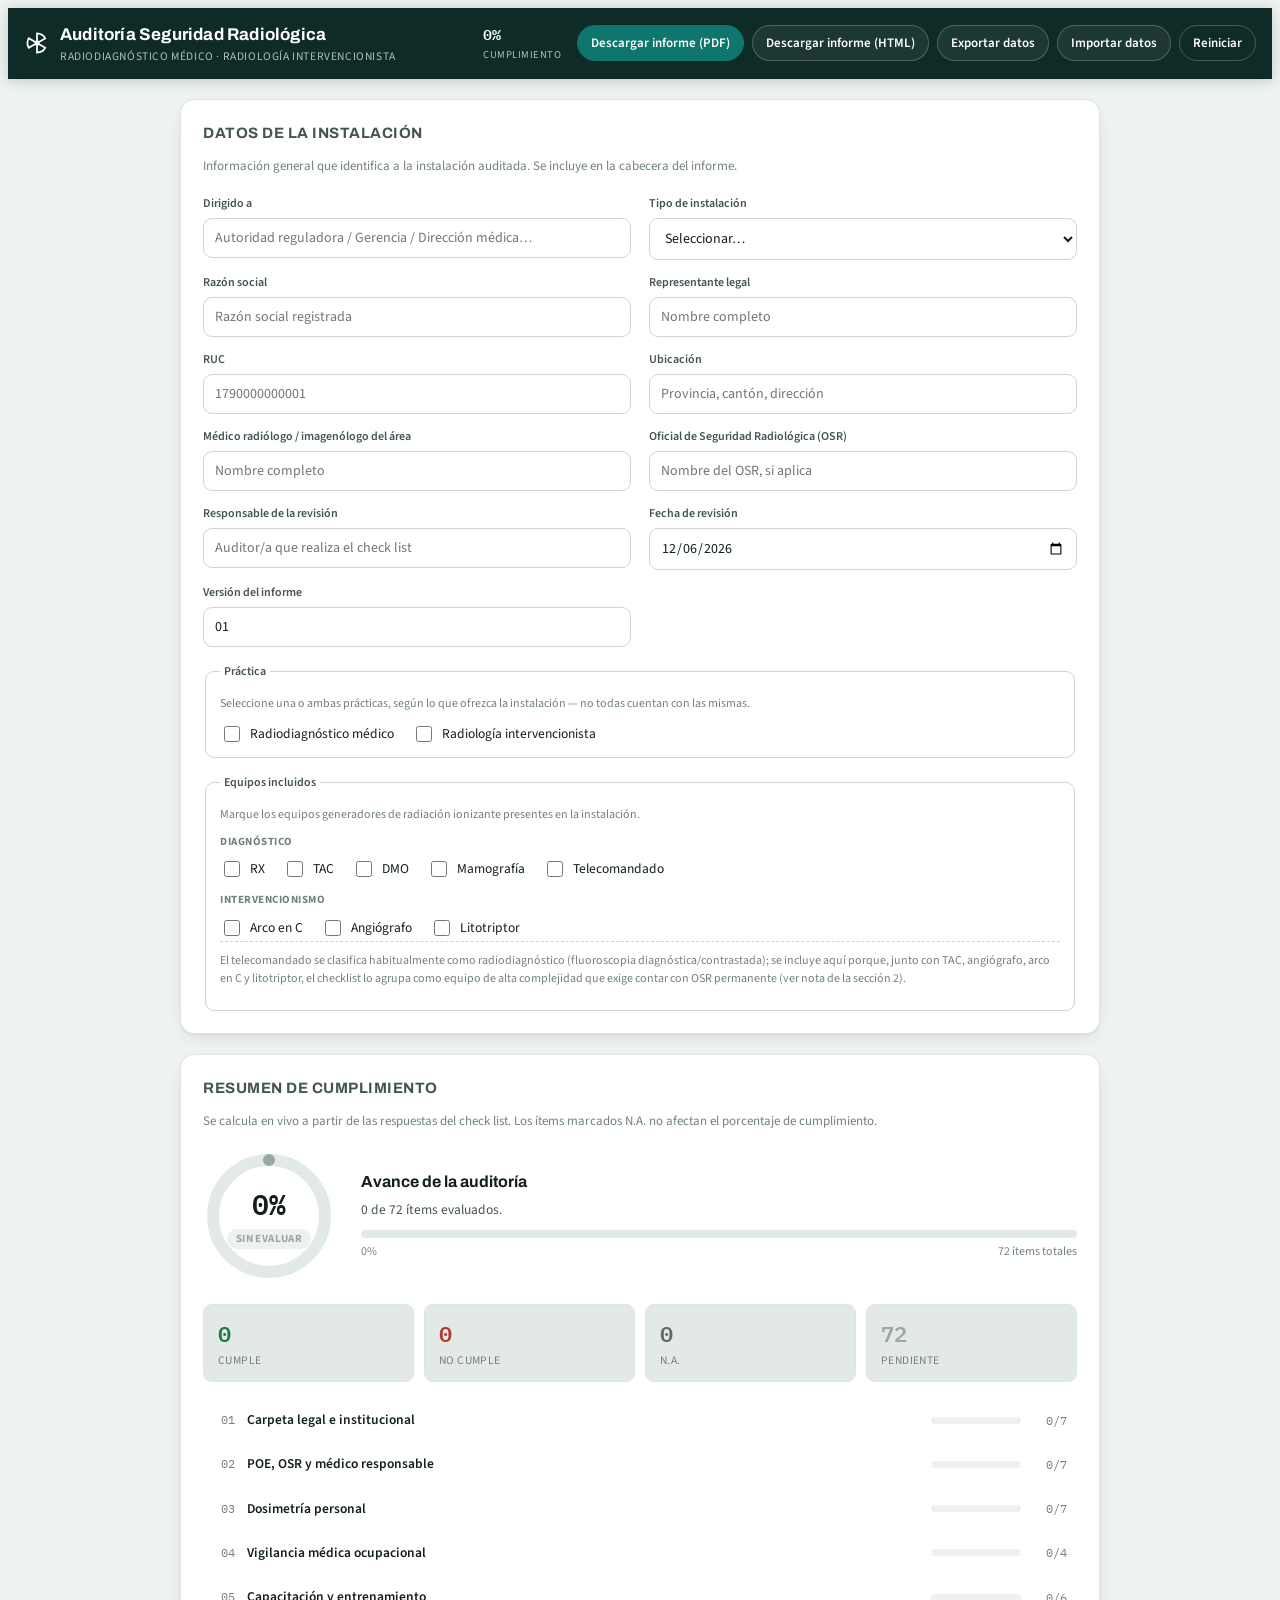
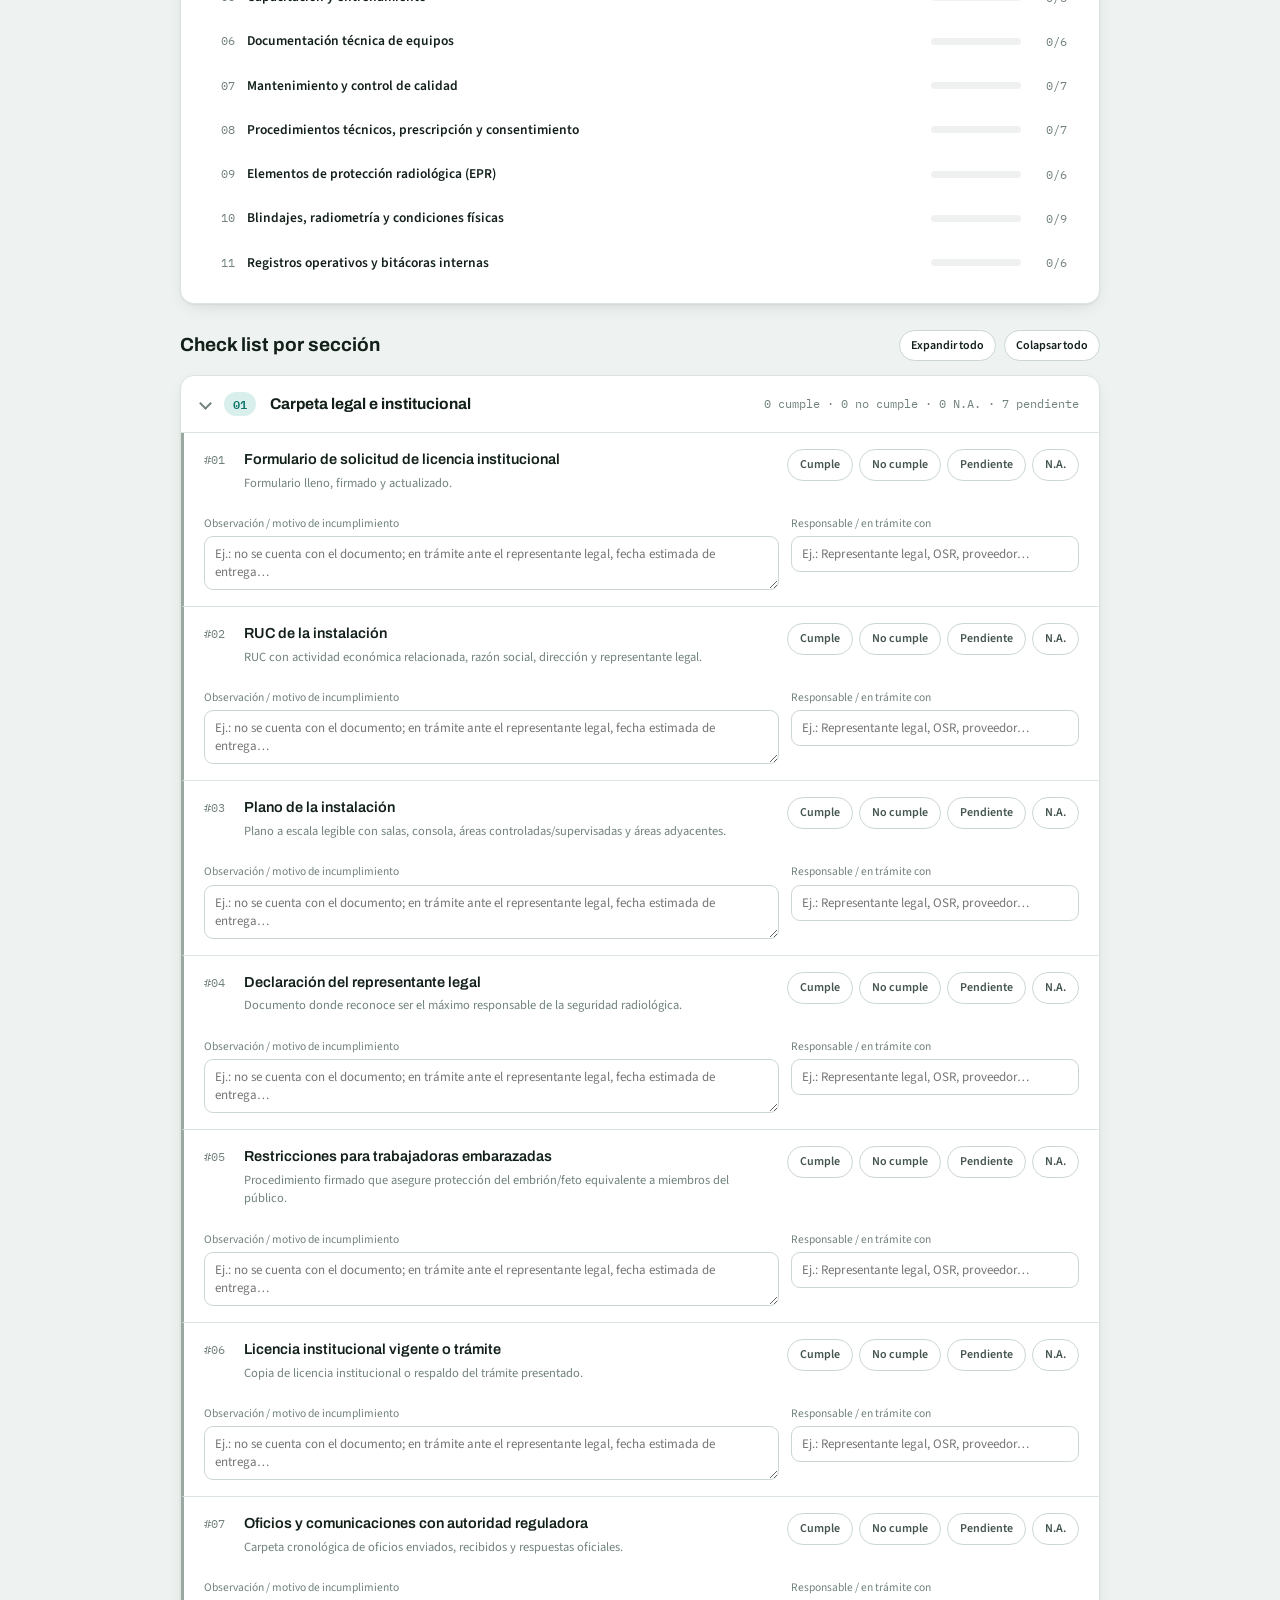
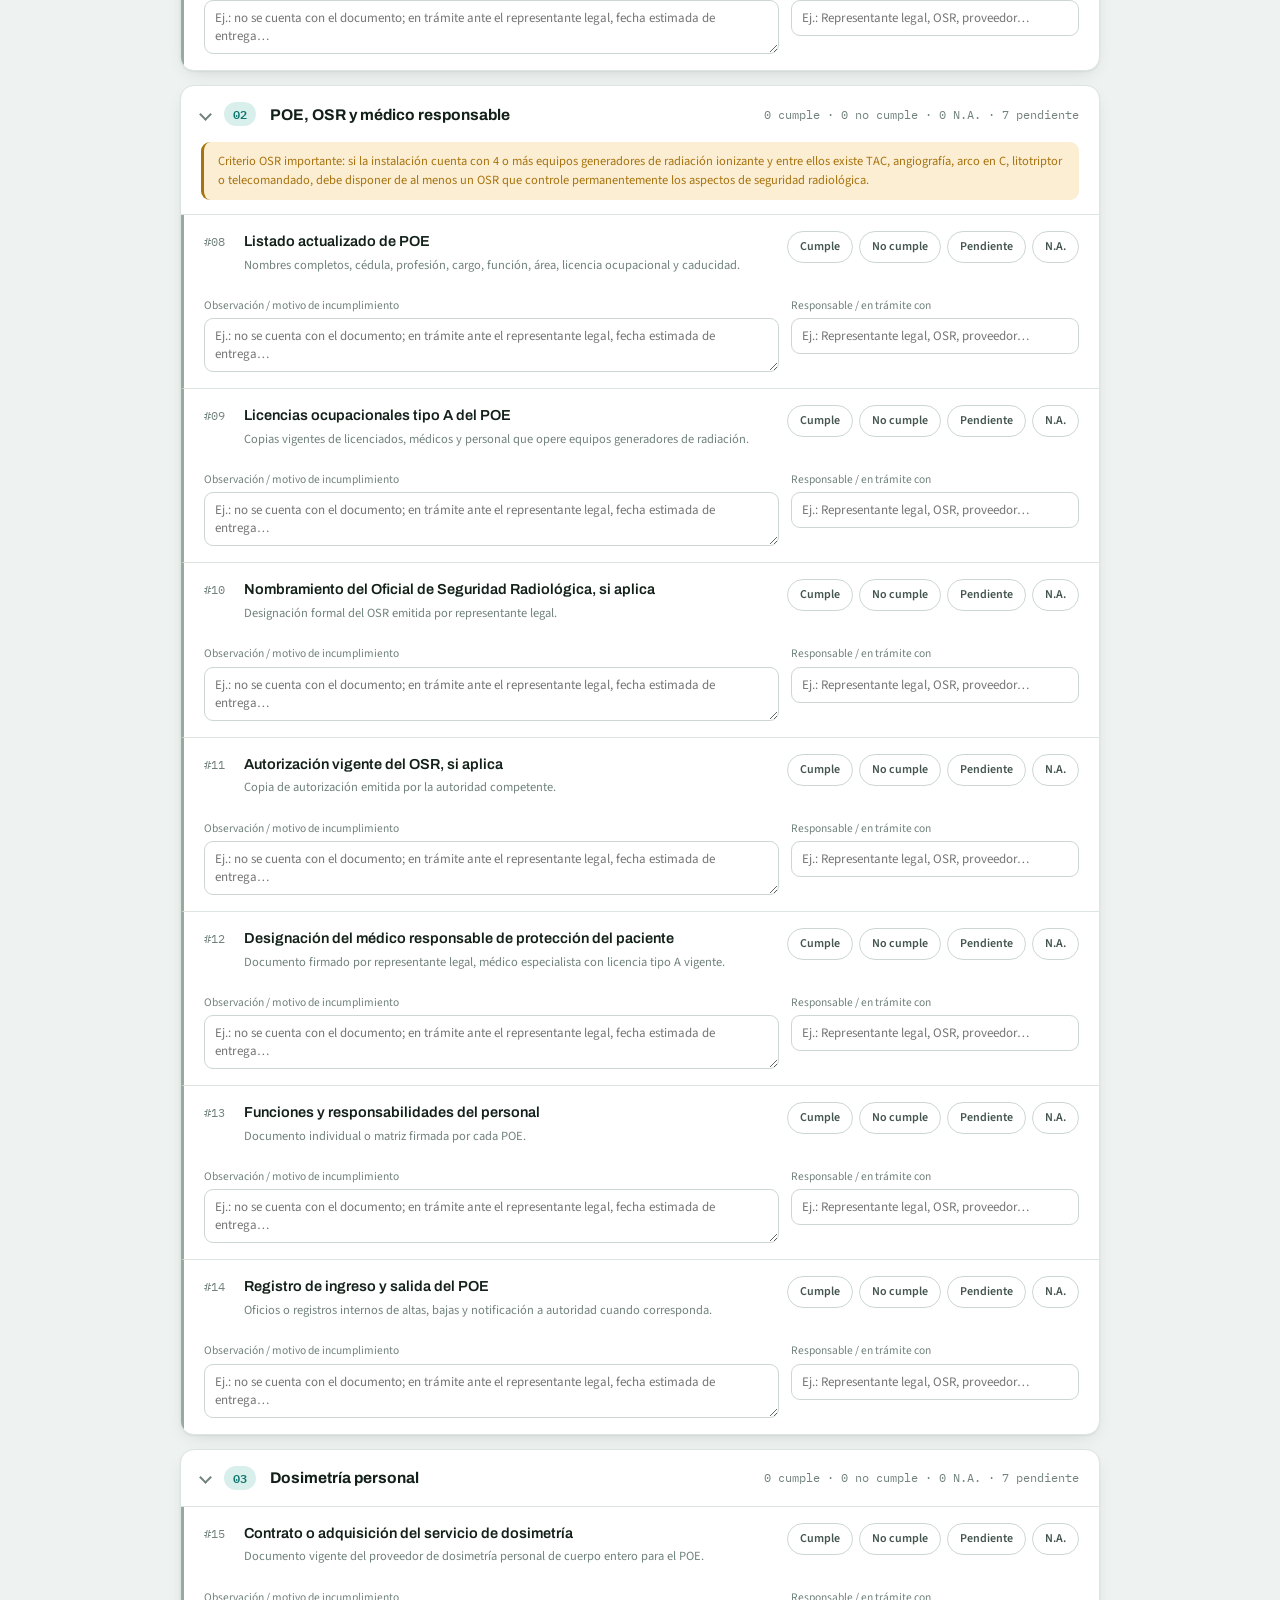
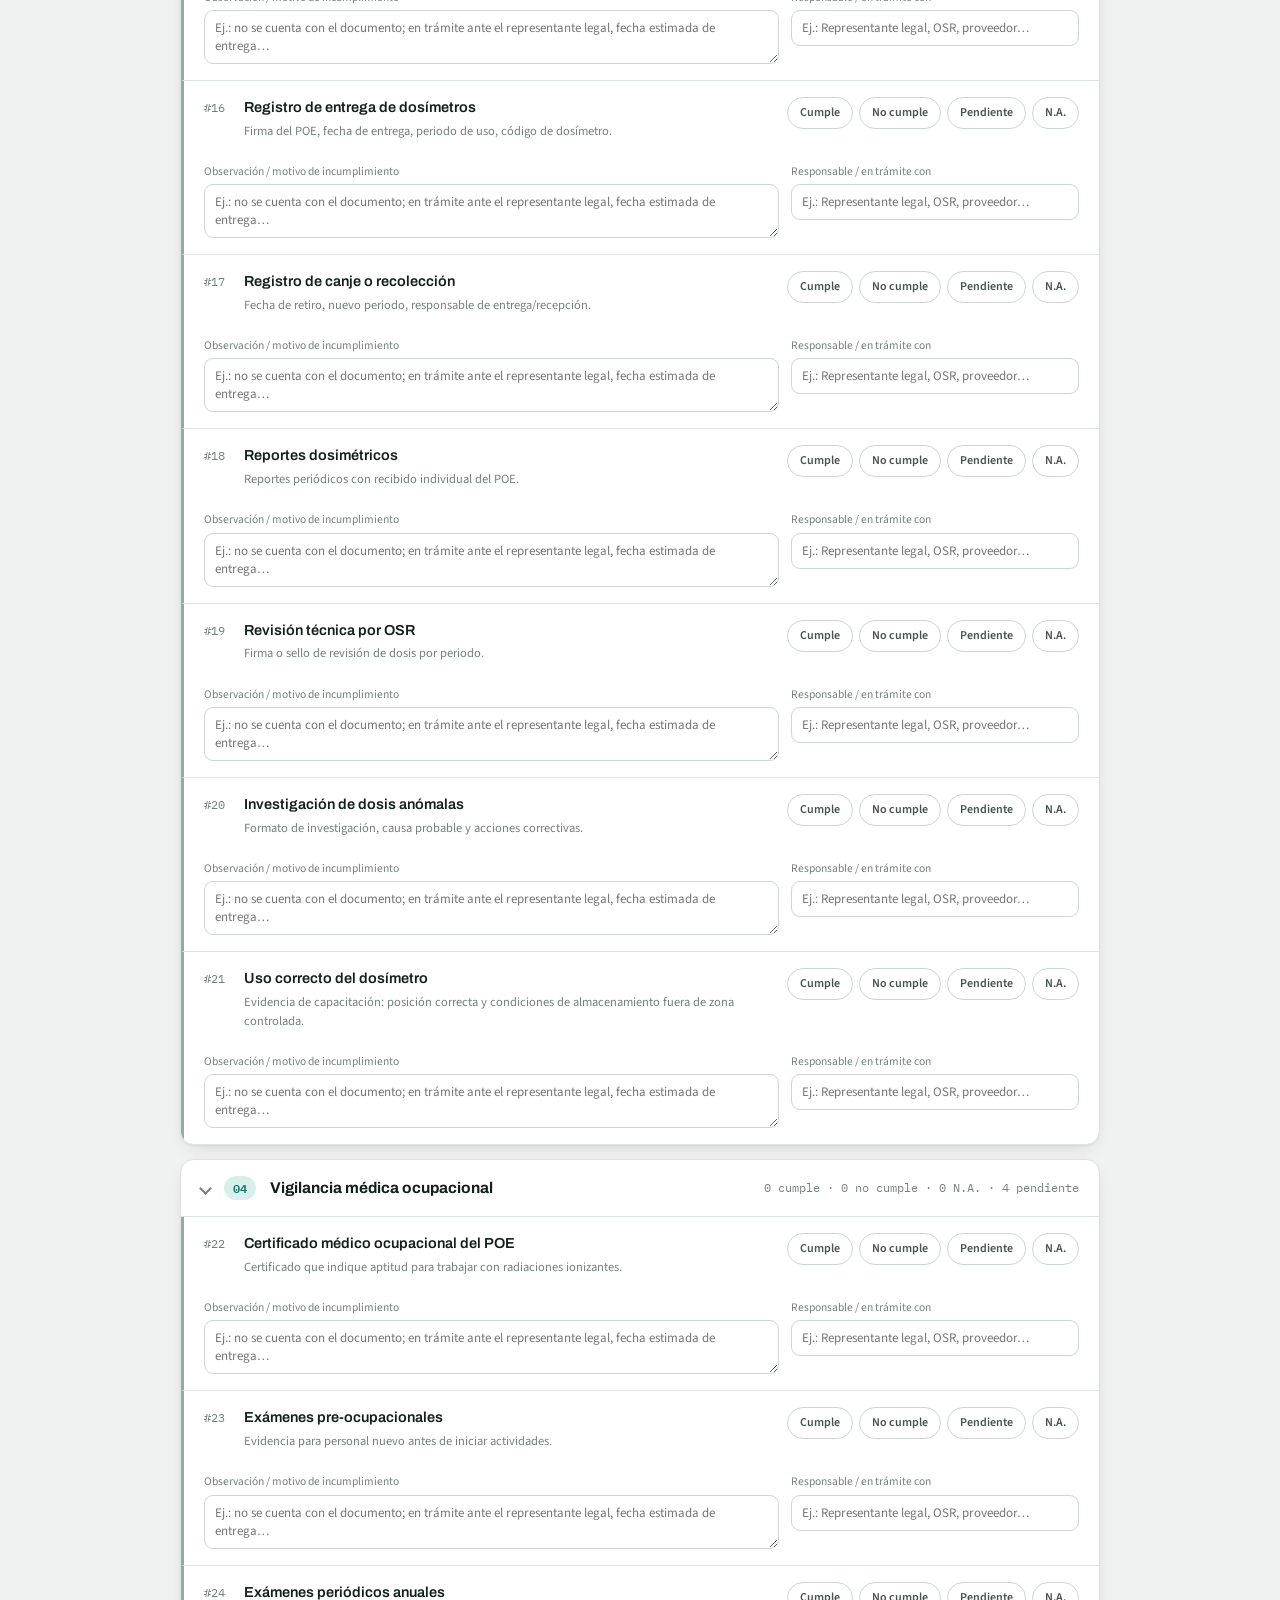
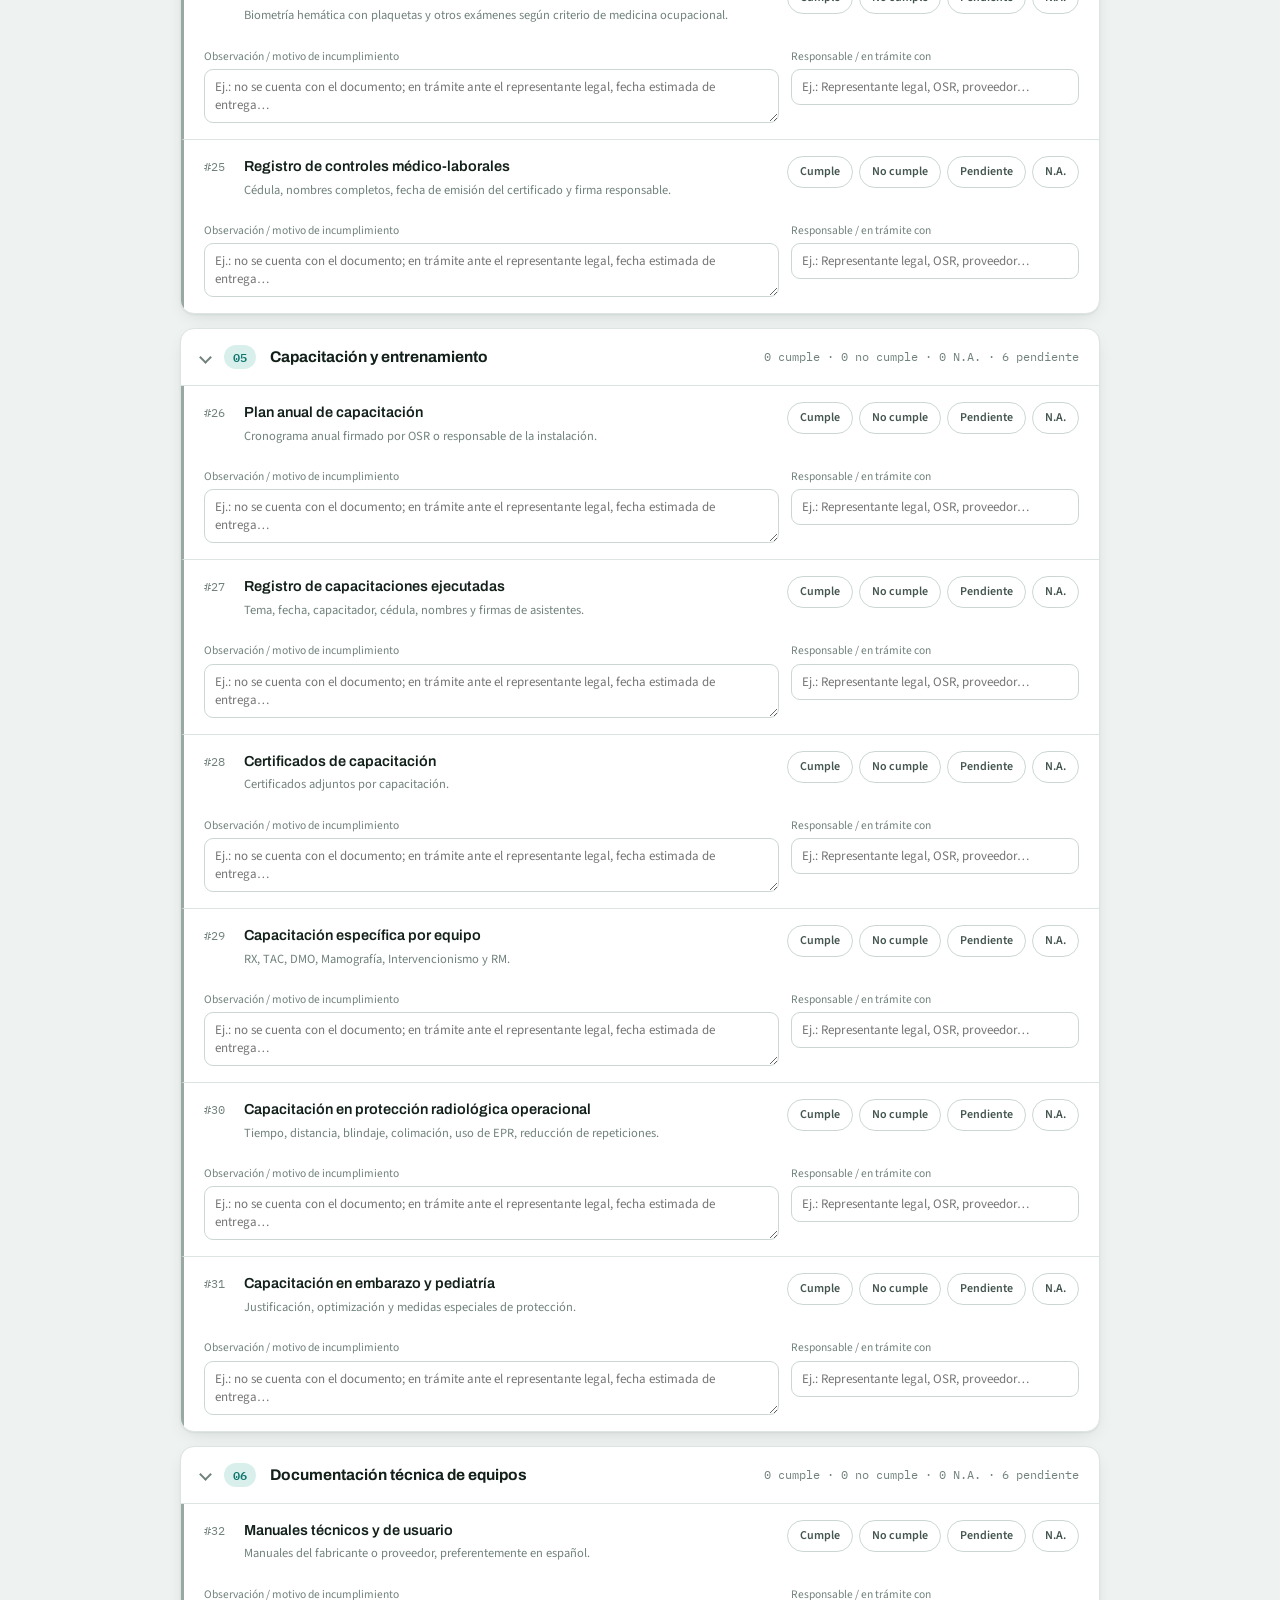
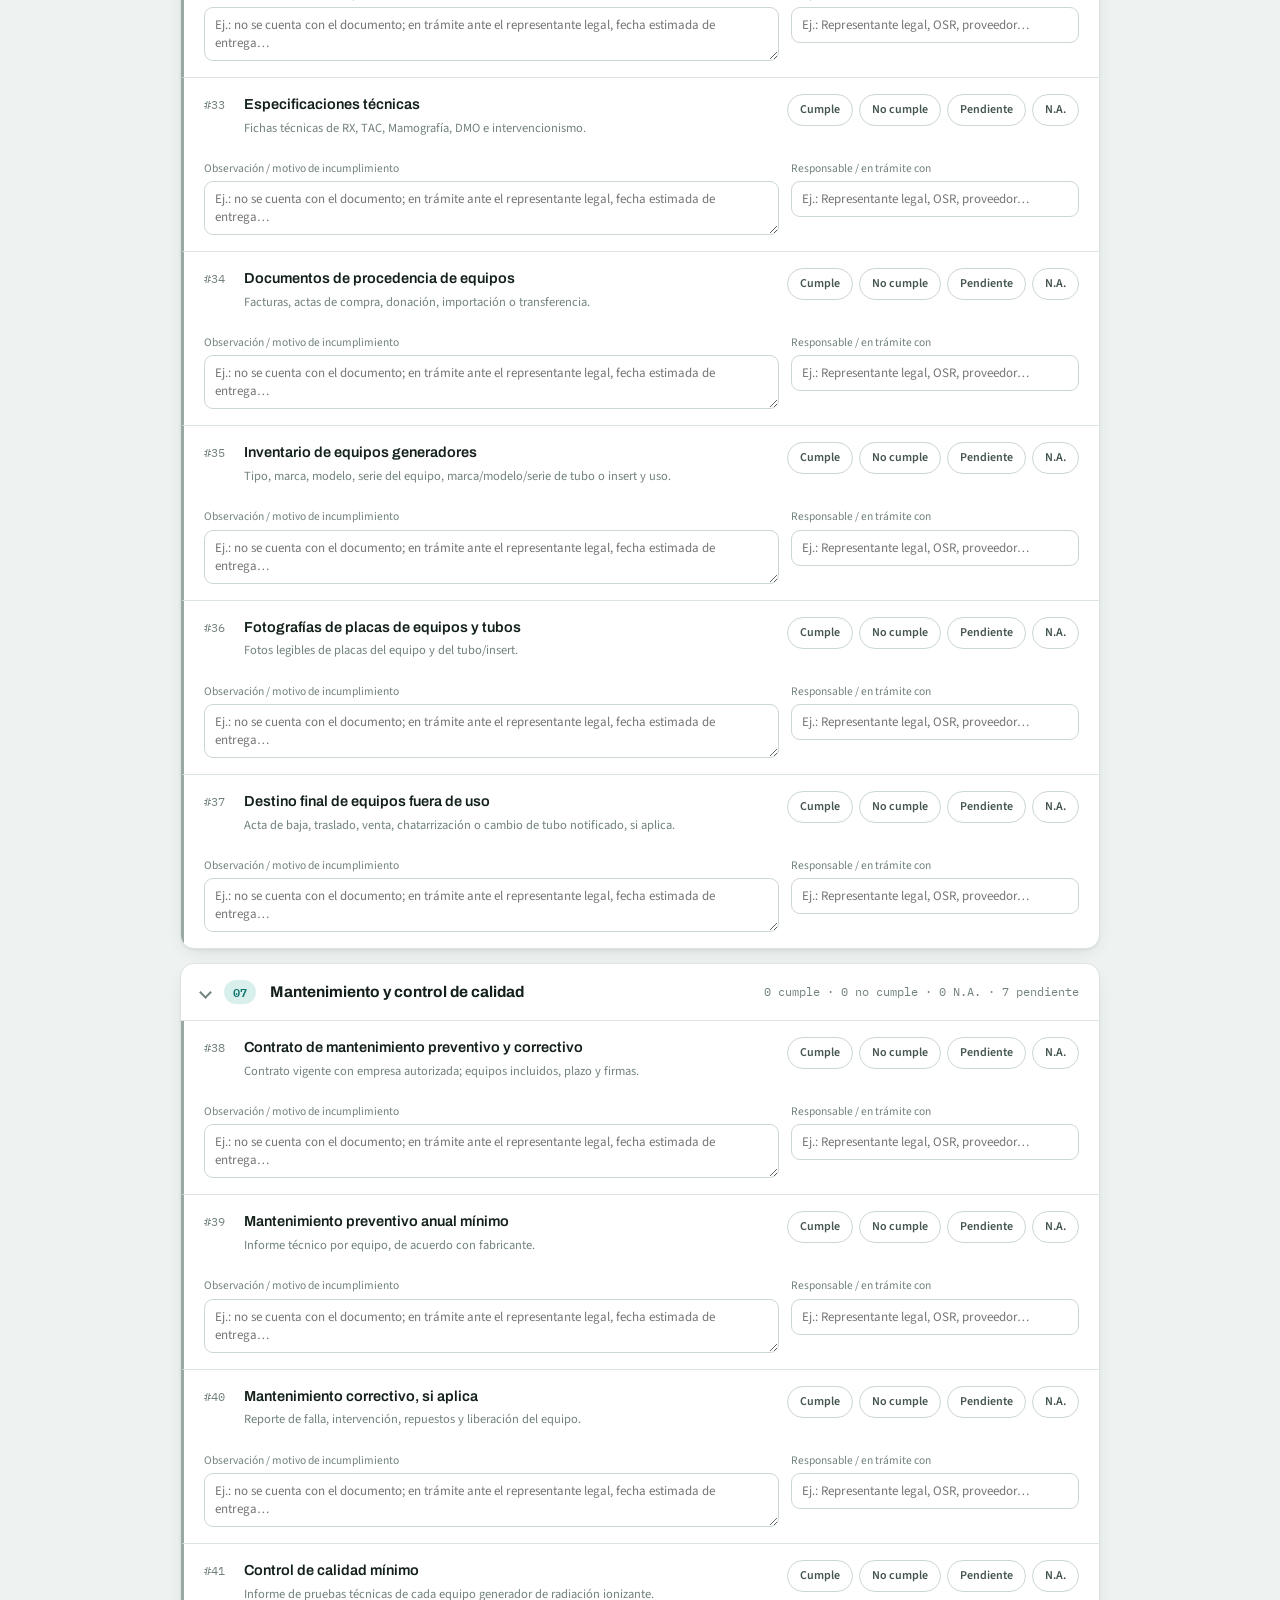
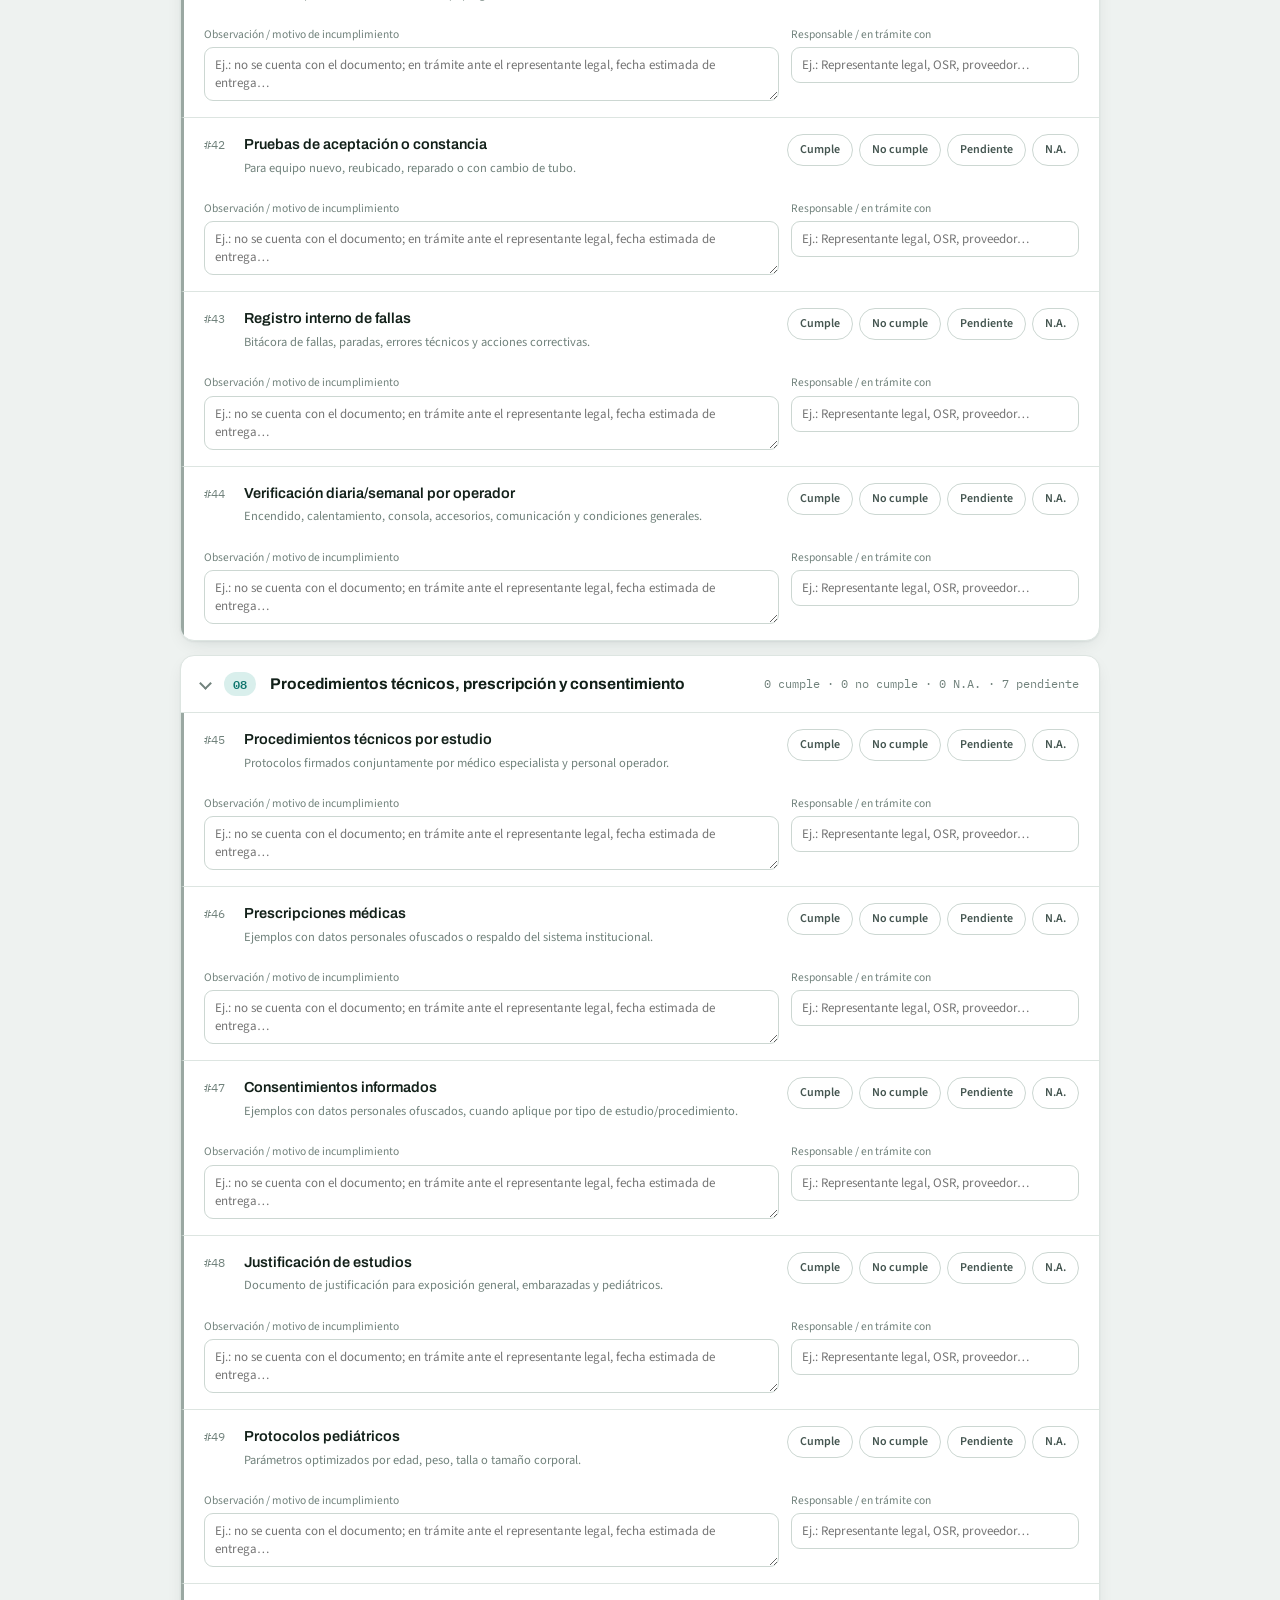
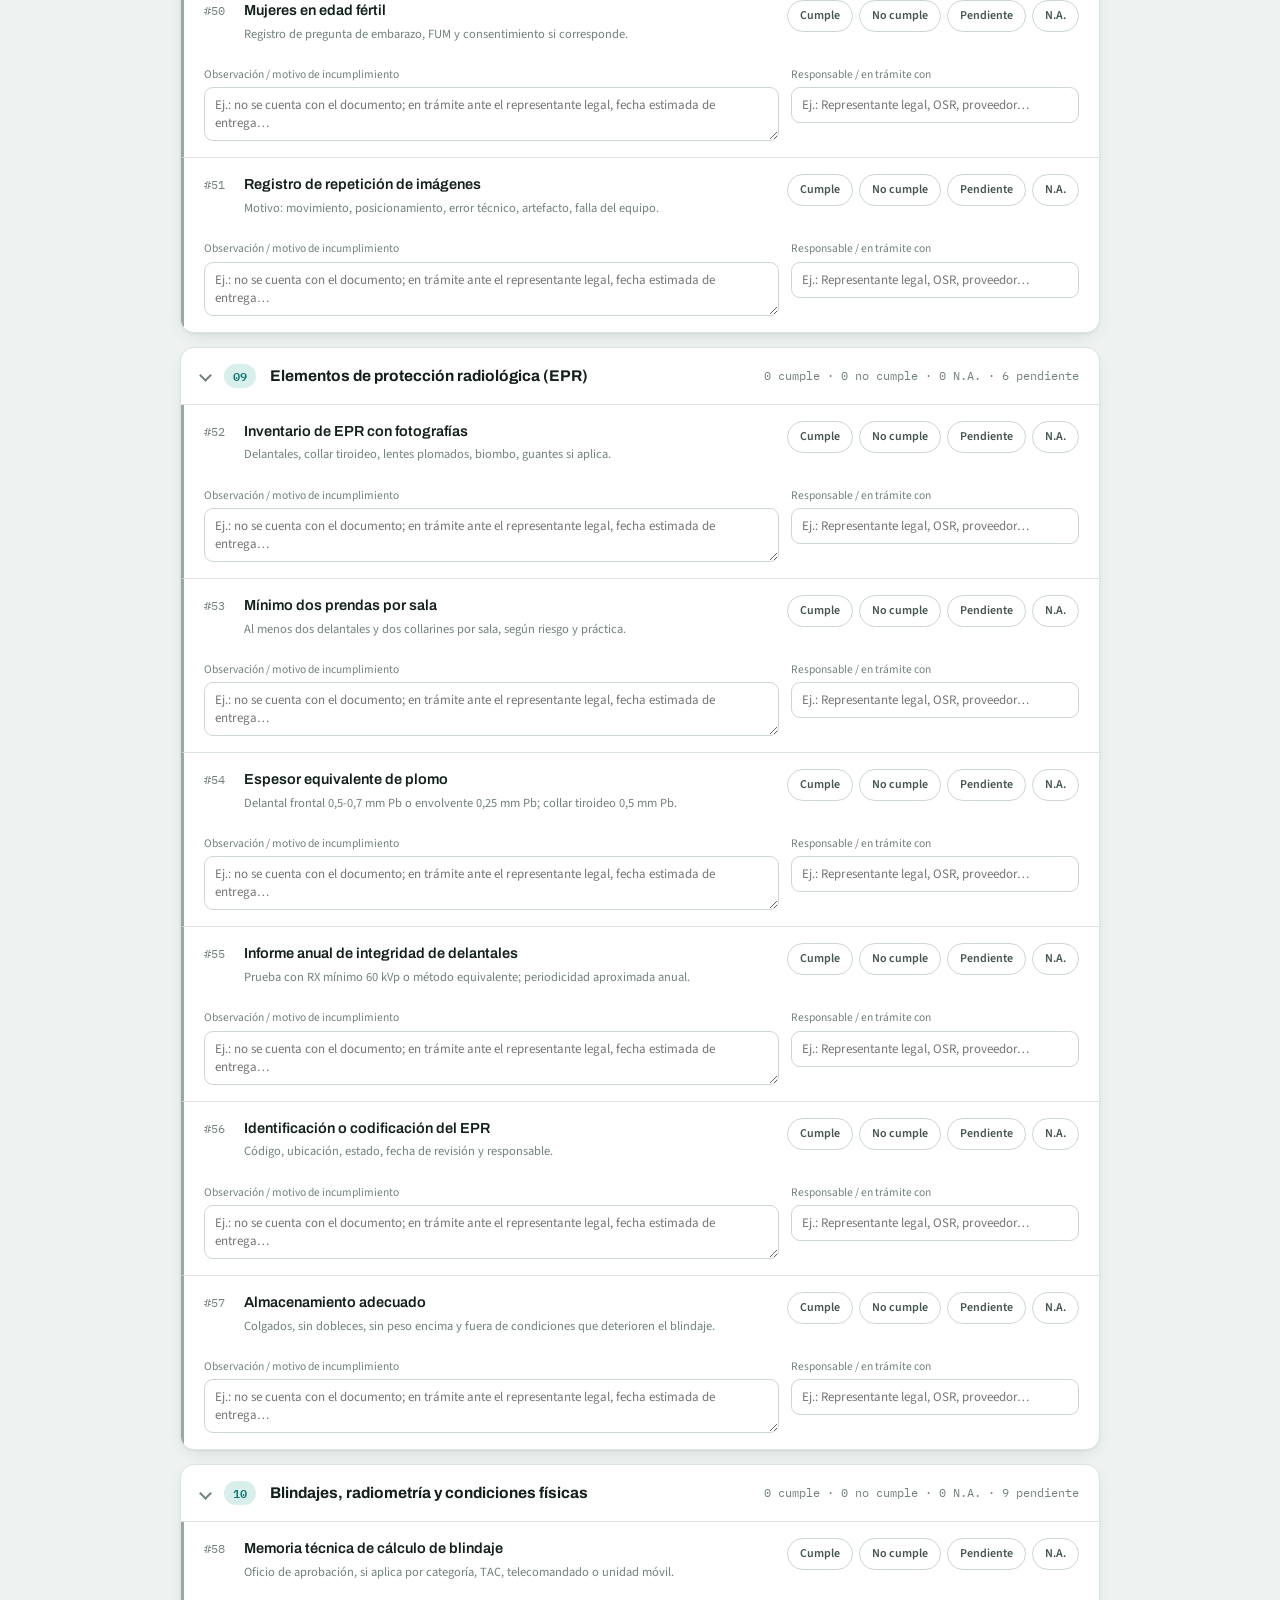
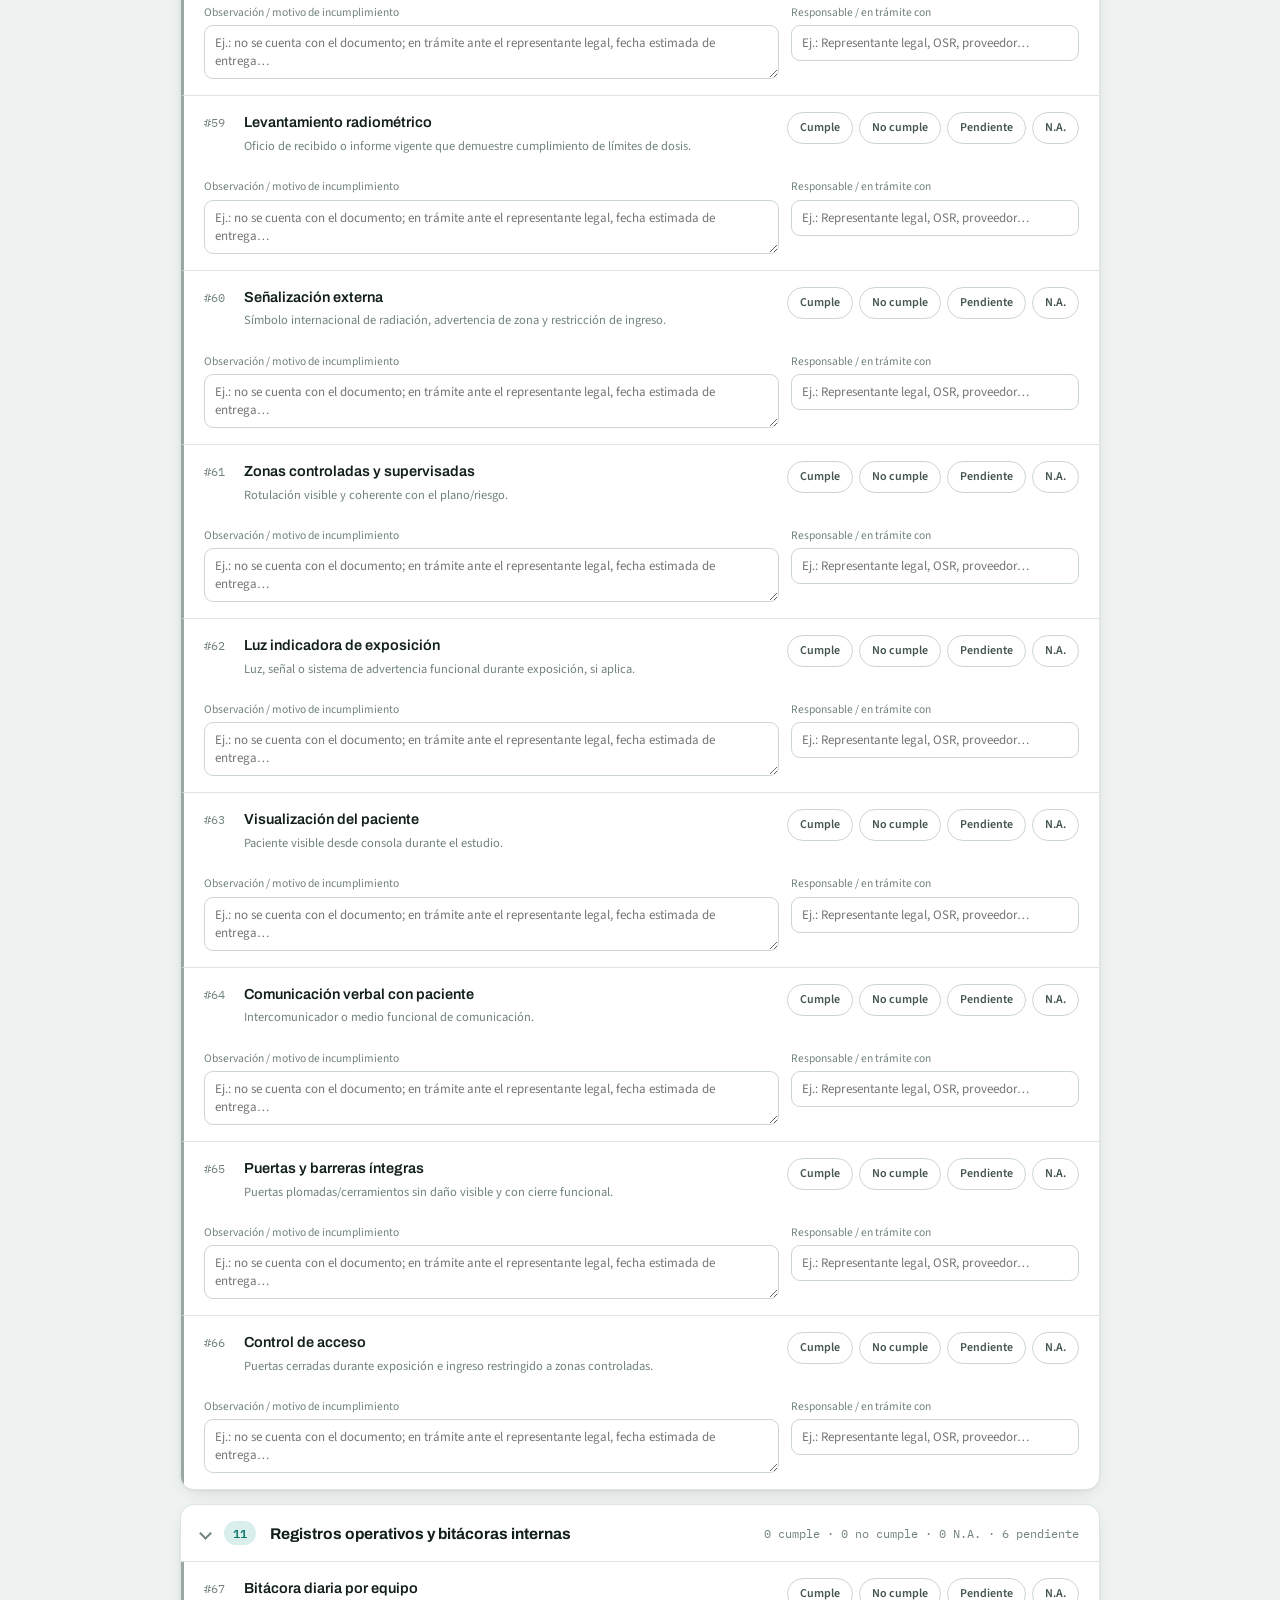
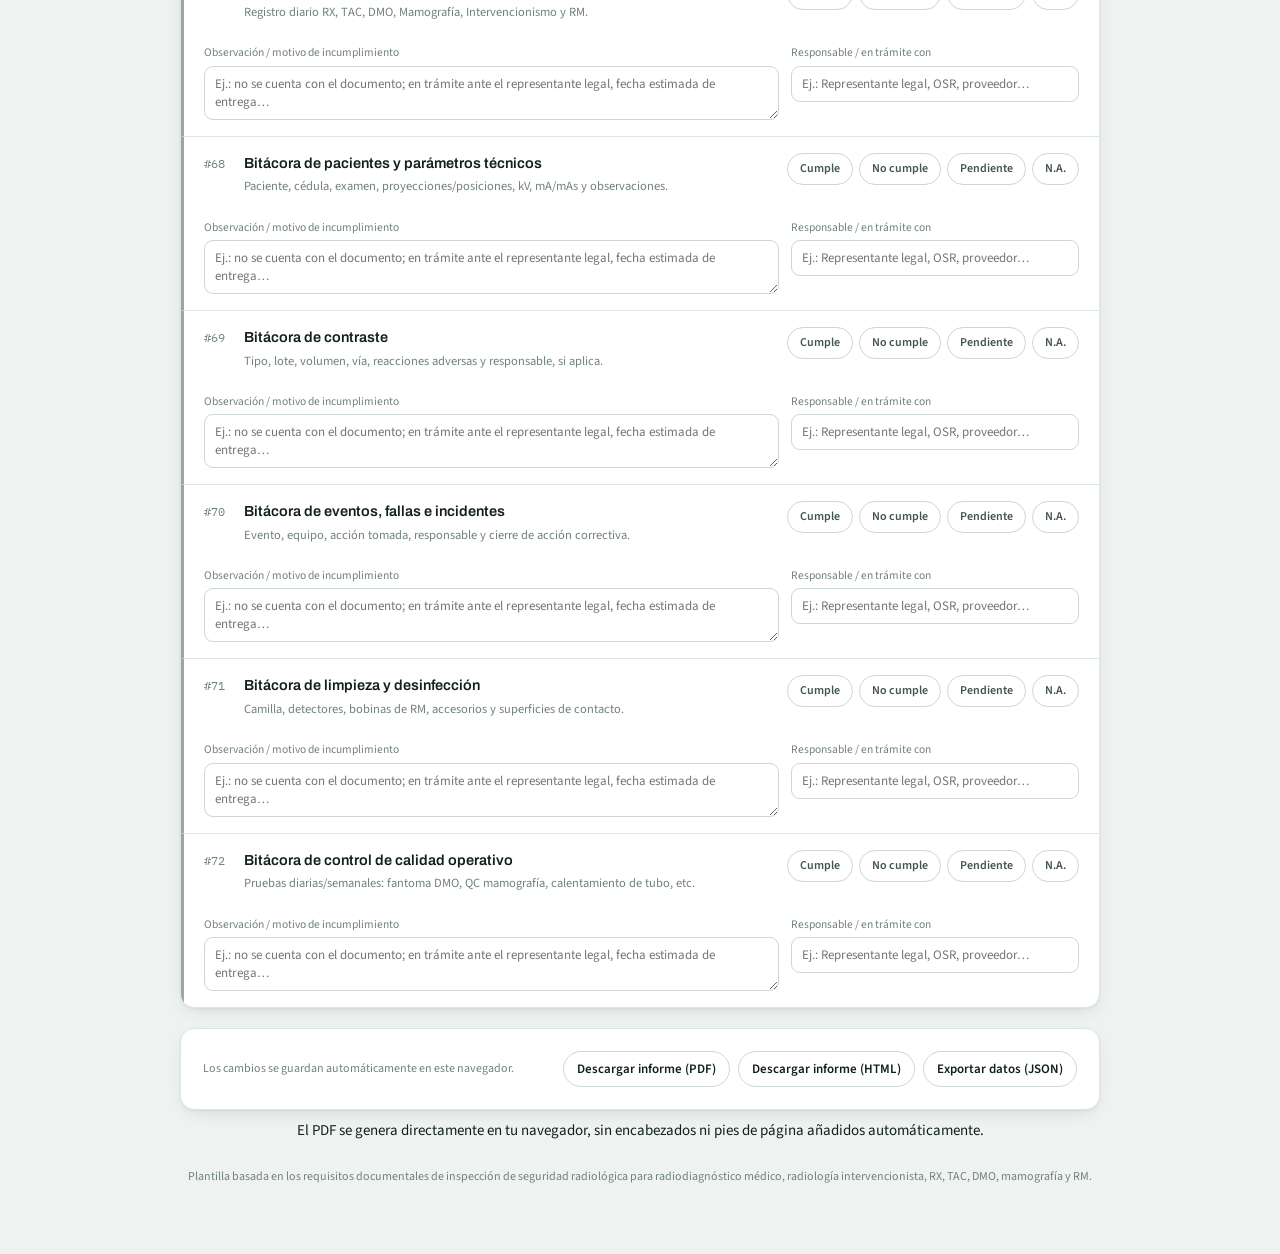
==== commit a7173dfa: "Agregar descarga directa a PDF y quitar el botón de imprimir Reemplaza "Generar informe" (window.pri" ====
--- a/plantilla-auditoria-radiodiagnostico/index.html
+++ b/plantilla-auditoria-radiodiagnostico/index.html
@@ -286,7 +286,7 @@
     </div>
   </div>
   <div class="actions no-print">
-    <button class="btn primary" id="btnPrint" type="button">Generar informe</button>
+    <button class="btn primary" id="btnDownloadPDF" type="button">Descargar informe (PDF)</button>
     <button class="btn" id="btnDownloadReport" type="button">Descargar informe (HTML)</button>
     <button class="btn" id="btnExport" type="button">Exportar datos</button>
     <button class="btn" id="btnImportTrigger" type="button">Importar datos</button>
@@ -386,12 +386,12 @@
   <section class="card footer-card no-print">
     <div class="autosave" id="autosaveTxt">Los cambios se guardan automáticamente en este navegador.</div>
     <div class="actions">
-      <button class="btn on-surface" id="btnPrint2" type="button">Generar informe</button>
+      <button class="btn on-surface" id="btnDownloadPDF2" type="button">Descargar informe (PDF)</button>
       <button class="btn on-surface" id="btnDownloadReport2" type="button">Descargar informe (HTML)</button>
       <button class="btn on-surface" id="btnExport2" type="button">Exportar datos (JSON)</button>
     </div>
   </section>
-  <p class="hint no-print" style="text-align:center; margin-top:10px;">¿"Generar informe" no abre el diálogo de impresión? Usa <strong>"Descargar informe (HTML)"</strong>: se guarda un archivo listo para abrir en el navegador e imprimir/guardar como PDF desde ahí.</p>
+  <p class="hint no-print" style="text-align:center; margin-top:10px;">El PDF se genera directamente en tu navegador, sin encabezados ni pies de página añadidos automáticamente.</p>
 
   <div class="sign-block" id="signBlock"></div>
 
@@ -399,6 +399,410 @@
     Plantilla basada en los requisitos documentales de inspección de seguridad radiológica para radiodiagnóstico médico, radiología intervencionista, RX, TAC, DMO, mamografía y RM.
   </footer>
 </div>
+
+<!-- jsPDF (MIT license) bundled locally so PDF generation works offline and
+     without depending on a CDN being reachable. -->
+<script>
+/** @license
+ *
+ * jsPDF - PDF Document creation from JavaScript
+ * Version 2.5.2 Built on 2024-09-17T13:29:57.856Z
+ *                      CommitID 00000000
+ *
+ * Copyright (c) 2010-2021 James Hall <james@parall.ax>, https://github.com/MrRio/jsPDF
+ *               2015-2021 yWorks GmbH, http://www.yworks.com
+ *               2015-2021 Lukas Holländer <lukas.hollaender@yworks.com>, https://github.com/HackbrettXXX
+ *               2016-2018 Aras Abbasi <aras.abbasi@gmail.com>
+ *               2010 Aaron Spike, https://github.com/acspike
+ *               2012 Willow Systems Corporation, https://github.com/willowsystems
+ *               2012 Pablo Hess, https://github.com/pablohess
+ *               2012 Florian Jenett, https://github.com/fjenett
+ *               2013 Warren Weckesser, https://github.com/warrenweckesser
+ *               2013 Youssef Beddad, https://github.com/lifof
+ *               2013 Lee Driscoll, https://github.com/lsdriscoll
+ *               2013 Stefan Slonevskiy, https://github.com/stefslon
+ *               2013 Jeremy Morel, https://github.com/jmorel
+ *               2013 Christoph Hartmann, https://github.com/chris-rock
+ *               2014 Juan Pablo Gaviria, https://github.com/juanpgaviria
+ *               2014 James Makes, https://github.com/dollaruw
+ *               2014 Diego Casorran, https://github.com/diegocr
+ *               2014 Steven Spungin, https://github.com/Flamenco
+ *               2014 Kenneth Glassey, https://github.com/Gavvers
+ *
+ * Permission is hereby granted, free of charge, to any person obtaining
+ * a copy of this software and associated documentation files (the
+ * "Software"), to deal in the Software without restriction, including
+ * without limitation the rights to use, copy, modify, merge, publish,
+ * distribute, sublicense, and/or sell copies of the Software, and to
+ * permit persons to whom the Software is furnished to do so, subject to
+ * the following conditions:
+ *
+ * The above copyright notice and this permission notice shall be
+ * included in all copies or substantial portions of the Software.
+ *
+ * THE SOFTWARE IS PROVIDED "AS IS", WITHOUT WARRANTY OF ANY KIND,
+ * EXPRESS OR IMPLIED, INCLUDING BUT NOT LIMITED TO THE WARRANTIES OF
+ * MERCHANTABILITY, FITNESS FOR A PARTICULAR PURPOSE AND
+ * NONINFRINGEMENT. IN NO EVENT SHALL THE AUTHORS OR COPYRIGHT HOLDERS BE
+ * LIABLE FOR ANY CLAIM, DAMAGES OR OTHER LIABILITY, WHETHER IN AN ACTION
+ * OF CONTRACT, TORT OR OTHERWISE, ARISING FROM, OUT OF OR IN CONNECTION
+ * WITH THE SOFTWARE OR THE USE OR OTHER DEALINGS IN THE SOFTWARE.
+ *
+ * Contributor(s):
+ *    siefkenj, ahwolf, rickygu, Midnith, saintclair, eaparango,
+ *    kim3er, mfo, alnorth, Flamenco
+ */
+
+!function(t,e){"object"==typeof exports&&"undefined"!=typeof module?e(exports):"function"==typeof define&&define.amd?define(["exports"],e):e((t=t||self).jspdf={})}(this,(function(t){"use strict";function e(t){return(e="function"==typeof Symbol&&"symbol"==typeof Symbol.iterator?function(t){return typeof t}:function(t){return t&&"function"==typeof Symbol&&t.constructor===Symbol&&t!==Symbol.prototype?"symbol":typeof t})(t)}var r=function(){return"undefined"!=typeof window?window:"undefined"!=typeof global?global:"undefined"!=typeof self?self:this}();function n(){r.console&&"function"==typeof r.console.log&&r.console.log.apply(r.console,arguments)}var i={log:n,warn:function(t){r.console&&("function"==typeof r.console.warn?r.console.warn.apply(r.console,arguments):n.call(null,arguments))},error:function(t){r.console&&("function"==typeof r.console.error?r.console.error.apply(r.console,arguments):n(t))}};function a(t,e,r){var n=new XMLHttpRequest;n.open("GET",t),n.responseType="blob",n.onload=function(){l(n.response,e,r)},n.onerror=function(){i.error("could not download file")},n.send()}function o(t){var e=new XMLHttpRequest;e.open("HEAD",t,!1);try{e.send()}catch(t){}return e.status>=200&&e.status<=299}function s(t){try{t.dispatchEvent(new MouseEvent("click"))}catch(r){var e=document.createEvent("MouseEvents");e.initMouseEvent("click",!0,!0,window,0,0,0,80,20,!1,!1,!1,!1,0,null),t.dispatchEvent(e)}}var c,u,l=r.saveAs||("object"!==("undefined"==typeof window?"undefined":e(window))||window!==r?function(){}:"undefined"!=typeof HTMLAnchorElement&&"download"in HTMLAnchorElement.prototype?function(t,e,n){var i=r.URL||r.webkitURL,c=document.createElement("a");e=e||t.name||"download",c.download=e,c.rel="noopener","string"==typeof t?(c.href=t,c.origin!==location.origin?o(c.href)?a(t,e,n):s(c,c.target="_blank"):s(c)):(c.href=i.createObjectURL(t),setTimeout((function(){i.revokeObjectURL(c.href)}),4e4),setTimeout((function(){s(c)}),0))}:"msSaveOrOpenBlob"in navigator?function(t,r,n){if(r=r||t.name||"download","string"==typeof t)if(o(t))a(t,r,n);else{var c=document.createElement("a");c.href=t,c.target="_blank",setTimeout((function(){s(c)}))}else navigator.msSaveOrOpenBlob(function(t,r){return void 0===r?r={autoBom:!1}:"object"!==e(r)&&(i.warn("Deprecated: Expected third argument to be a object"),r={autoBom:!r}),r.autoBom&&/^\s*(?:text\/\S*|application\/xml|\S*\/\S*\+xml)\s*;.*charset\s*=\s*utf-8/i.test(t.type)?new Blob([String.fromCharCode(65279),t],{type:t.type}):t}(t,n),r)}:function(t,n,i,o){if((o=o||open("","_blank"))&&(o.document.title=o.document.body.innerText="downloading..."),"string"==typeof t)return a(t,n,i);var s="application/octet-stream"===t.type,c=/constructor/i.test(r.HTMLElement)||r.safari,u=/CriOS\/[\d]+/.test(navigator.userAgent);if((u||s&&c)&&"object"===("undefined"==typeof FileReader?"undefined":e(FileReader))){var l=new FileReader;l.onloadend=function(){var t=l.result;t=u?t:t.replace(/^data:[^;]*;/,"data:attachment/file;"),o?o.location.href=t:location=t,o=null},l.readAsDataURL(t)}else{var h=r.URL||r.webkitURL,f=h.createObjectURL(t);o?o.location=f:location.href=f,o=null,setTimeout((function(){h.revokeObjectURL(f)}),4e4)}});
+/**
+   * A class to parse color values
+   * @author Stoyan Stefanov <sstoo@gmail.com>
+   * {@link   http://www.phpied.com/rgb-color-parser-in-javascript/}
+   * @license Use it if you like it
+   */function h(t){var e;t=t||"",this.ok=!1,"#"==t.charAt(0)&&(t=t.substr(1,6));t={aliceblue:"f0f8ff",antiquewhite:"faebd7",aqua:"00ffff",aquamarine:"7fffd4",azure:"f0ffff",beige:"f5f5dc",bisque:"ffe4c4",black:"000000",blanchedalmond:"ffebcd",blue:"0000ff",blueviolet:"8a2be2",brown:"a52a2a",burlywood:"deb887",cadetblue:"5f9ea0",chartreuse:"7fff00",chocolate:"d2691e",coral:"ff7f50",cornflowerblue:"6495ed",cornsilk:"fff8dc",crimson:"dc143c",cyan:"00ffff",darkblue:"00008b",darkcyan:"008b8b",darkgoldenrod:"b8860b",darkgray:"a9a9a9",darkgreen:"006400",darkkhaki:"bdb76b",darkmagenta:"8b008b",darkolivegreen:"556b2f",darkorange:"ff8c00",darkorchid:"9932cc",darkred:"8b0000",darksalmon:"e9967a",darkseagreen:"8fbc8f",darkslateblue:"483d8b",darkslategray:"2f4f4f",darkturquoise:"00ced1",darkviolet:"9400d3",deeppink:"ff1493",deepskyblue:"00bfff",dimgray:"696969",dodgerblue:"1e90ff",feldspar:"d19275",firebrick:"b22222",floralwhite:"fffaf0",forestgreen:"228b22",fuchsia:"ff00ff",gainsboro:"dcdcdc",ghostwhite:"f8f8ff",gold:"ffd700",goldenrod:"daa520",gray:"808080",green:"008000",greenyellow:"adff2f",honeydew:"f0fff0",hotpink:"ff69b4",indianred:"cd5c5c",indigo:"4b0082",ivory:"fffff0",khaki:"f0e68c",lavender:"e6e6fa",lavenderblush:"fff0f5",lawngreen:"7cfc00",lemonchiffon:"fffacd",lightblue:"add8e6",lightcoral:"f08080",lightcyan:"e0ffff",lightgoldenrodyellow:"fafad2",lightgrey:"d3d3d3",lightgreen:"90ee90",lightpink:"ffb6c1",lightsalmon:"ffa07a",lightseagreen:"20b2aa",lightskyblue:"87cefa",lightslateblue:"8470ff",lightslategray:"778899",lightsteelblue:"b0c4de",lightyellow:"ffffe0",lime:"00ff00",limegreen:"32cd32",linen:"faf0e6",magenta:"ff00ff",maroon:"800000",mediumaquamarine:"66cdaa",mediumblue:"0000cd",mediumorchid:"ba55d3",mediumpurple:"9370d8",mediumseagreen:"3cb371",mediumslateblue:"7b68ee",mediumspringgreen:"00fa9a",mediumturquoise:"48d1cc",mediumvioletred:"c71585",midnightblue:"191970",mintcream:"f5fffa",mistyrose:"ffe4e1",moccasin:"ffe4b5",navajowhite:"ffdead",navy:"000080",oldlace:"fdf5e6",olive:"808000",olivedrab:"6b8e23",orange:"ffa500",orangered:"ff4500",orchid:"da70d6",palegoldenrod:"eee8aa",palegreen:"98fb98",paleturquoise:"afeeee",palevioletred:"d87093",papayawhip:"ffefd5",peachpuff:"ffdab9",peru:"cd853f",pink:"ffc0cb",plum:"dda0dd",powderblue:"b0e0e6",purple:"800080",red:"ff0000",rosybrown:"bc8f8f",royalblue:"4169e1",saddlebrown:"8b4513",salmon:"fa8072",sandybrown:"f4a460",seagreen:"2e8b57",seashell:"fff5ee",sienna:"a0522d",silver:"c0c0c0",skyblue:"87ceeb",slateblue:"6a5acd",slategray:"708090",snow:"fffafa",springgreen:"00ff7f",steelblue:"4682b4",tan:"d2b48c",teal:"008080",thistle:"d8bfd8",tomato:"ff6347",turquoise:"40e0d0",violet:"ee82ee",violetred:"d02090",wheat:"f5deb3",white:"ffffff",whitesmoke:"f5f5f5",yellow:"ffff00",yellowgreen:"9acd32"}[t=(t=t.replace(/ /g,"")).toLowerCase()]||t;for(var r=[{re:/^rgb\((\d{1,3}),\s*(\d{1,3}),\s*(\d{1,3})\)$/,example:["rgb(123, 234, 45)","rgb(255,234,245)"],process:function(t){return[parseInt(t[1]),parseInt(t[2]),parseInt(t[3])]}},{re:/^(\w{2})(\w{2})(\w{2})$/,example:["#00ff00","336699"],process:function(t){return[parseInt(t[1],16),parseInt(t[2],16),parseInt(t[3],16)]}},{re:/^(\w{1})(\w{1})(\w{1})$/,example:["#fb0","f0f"],process:function(t){return[parseInt(t[1]+t[1],16),parseInt(t[2]+t[2],16),parseInt(t[3]+t[3],16)]}}],n=0;n<r.length;n++){var i=r[n].re,a=r[n].process,o=i.exec(t);o&&(e=a(o),this.r=e[0],this.g=e[1],this.b=e[2],this.ok=!0)}this.r=this.r<0||isNaN(this.r)?0:this.r>255?255:this.r,this.g=this.g<0||isNaN(this.g)?0:this.g>255?255:this.g,this.b=this.b<0||isNaN(this.b)?0:this.b>255?255:this.b,this.toRGB=function(){return"rgb("+this.r+", "+this.g+", "+this.b+")"},this.toHex=function(){var t=this.r.toString(16),e=this.g.toString(16),r=this.b.toString(16);return 1==t.length&&(t="0"+t),1==e.length&&(e="0"+e),1==r.length&&(r="0"+r),"#"+t+e+r}}
+/**
+   * @license
+   * Joseph Myers does not specify a particular license for his work.
+   *
+   * Author: Joseph Myers
+   * Accessed from: http://www.myersdaily.org/joseph/javascript/md5.js
+   *
+   * Modified by: Owen Leong
+   */
+function f(t,e){var r=t[0],n=t[1],i=t[2],a=t[3];r=p(r,n,i,a,e[0],7,-680876936),a=p(a,r,n,i,e[1],12,-389564586),i=p(i,a,r,n,e[2],17,606105819),n=p(n,i,a,r,e[3],22,-1044525330),r=p(r,n,i,a,e[4],7,-176418897),a=p(a,r,n,i,e[5],12,1200080426),i=p(i,a,r,n,e[6],17,-1473231341),n=p(n,i,a,r,e[7],22,-45705983),r=p(r,n,i,a,e[8],7,1770035416),a=p(a,r,n,i,e[9],12,-1958414417),i=p(i,a,r,n,e[10],17,-42063),n=p(n,i,a,r,e[11],22,-1990404162),r=p(r,n,i,a,e[12],7,1804603682),a=p(a,r,n,i,e[13],12,-40341101),i=p(i,a,r,n,e[14],17,-1502002290),r=g(r,n=p(n,i,a,r,e[15],22,1236535329),i,a,e[1],5,-165796510),a=g(a,r,n,i,e[6],9,-1069501632),i=g(i,a,r,n,e[11],14,643717713),n=g(n,i,a,r,e[0],20,-373897302),r=g(r,n,i,a,e[5],5,-701558691),a=g(a,r,n,i,e[10],9,38016083),i=g(i,a,r,n,e[15],14,-660478335),n=g(n,i,a,r,e[4],20,-405537848),r=g(r,n,i,a,e[9],5,568446438),a=g(a,r,n,i,e[14],9,-1019803690),i=g(i,a,r,n,e[3],14,-187363961),n=g(n,i,a,r,e[8],20,1163531501),r=g(r,n,i,a,e[13],5,-1444681467),a=g(a,r,n,i,e[2],9,-51403784),i=g(i,a,r,n,e[7],14,1735328473),r=m(r,n=g(n,i,a,r,e[12],20,-1926607734),i,a,e[5],4,-378558),a=m(a,r,n,i,e[8],11,-2022574463),i=m(i,a,r,n,e[11],16,1839030562),n=m(n,i,a,r,e[14],23,-35309556),r=m(r,n,i,a,e[1],4,-1530992060),a=m(a,r,n,i,e[4],11,1272893353),i=m(i,a,r,n,e[7],16,-155497632),n=m(n,i,a,r,e[10],23,-1094730640),r=m(r,n,i,a,e[13],4,681279174),a=m(a,r,n,i,e[0],11,-358537222),i=m(i,a,r,n,e[3],16,-722521979),n=m(n,i,a,r,e[6],23,76029189),r=m(r,n,i,a,e[9],4,-640364487),a=m(a,r,n,i,e[12],11,-421815835),i=m(i,a,r,n,e[15],16,530742520),r=v(r,n=m(n,i,a,r,e[2],23,-995338651),i,a,e[0],6,-198630844),a=v(a,r,n,i,e[7],10,1126891415),i=v(i,a,r,n,e[14],15,-1416354905),n=v(n,i,a,r,e[5],21,-57434055),r=v(r,n,i,a,e[12],6,1700485571),a=v(a,r,n,i,e[3],10,-1894986606),i=v(i,a,r,n,e[10],15,-1051523),n=v(n,i,a,r,e[1],21,-2054922799),r=v(r,n,i,a,e[8],6,1873313359),a=v(a,r,n,i,e[15],10,-30611744),i=v(i,a,r,n,e[6],15,-1560198380),n=v(n,i,a,r,e[13],21,1309151649),r=v(r,n,i,a,e[4],6,-145523070),a=v(a,r,n,i,e[11],10,-1120210379),i=v(i,a,r,n,e[2],15,718787259),n=v(n,i,a,r,e[9],21,-343485551),t[0]=S(r,t[0]),t[1]=S(n,t[1]),t[2]=S(i,t[2]),t[3]=S(a,t[3])}function d(t,e,r,n,i,a){return e=S(S(e,t),S(n,a)),S(e<<i|e>>>32-i,r)}function p(t,e,r,n,i,a,o){return d(e&r|~e&n,t,e,i,a,o)}function g(t,e,r,n,i,a,o){return d(e&n|r&~n,t,e,i,a,o)}function m(t,e,r,n,i,a,o){return d(e^r^n,t,e,i,a,o)}function v(t,e,r,n,i,a,o){return d(r^(e|~n),t,e,i,a,o)}function b(t){var e,r=t.length,n=[1732584193,-271733879,-1732584194,271733878];for(e=64;e<=t.length;e+=64)f(n,y(t.substring(e-64,e)));t=t.substring(e-64);var i=[0,0,0,0,0,0,0,0,0,0,0,0,0,0,0,0];for(e=0;e<t.length;e++)i[e>>2]|=t.charCodeAt(e)<<(e%4<<3);if(i[e>>2]|=128<<(e%4<<3),e>55)for(f(n,i),e=0;e<16;e++)i[e]=0;return i[14]=8*r,f(n,i),n}function y(t){var e,r=[];for(e=0;e<64;e+=4)r[e>>2]=t.charCodeAt(e)+(t.charCodeAt(e+1)<<8)+(t.charCodeAt(e+2)<<16)+(t.charCodeAt(e+3)<<24);return r}c=r.atob.bind(r),u=r.btoa.bind(r);var w="0123456789abcdef".split("");function N(t){for(var e="",r=0;r<4;r++)e+=w[t>>8*r+4&15]+w[t>>8*r&15];return e}function L(t){return String.fromCharCode((255&t)>>0,(65280&t)>>8,(16711680&t)>>16,(4278190080&t)>>24)}function A(t){return function(t){return t.map(L).join("")}(b(t))}var x="5d41402abc4b2a76b9719d911017c592"!=function(t){for(var e=0;e<t.length;e++)t[e]=N(t[e]);return t.join("")}(b("hello"));function S(t,e){if(x){var r=(65535&t)+(65535&e);return(t>>16)+(e>>16)+(r>>16)<<16|65535&r}return t+e&4294967295}
+/**
+   * @license
+   * FPDF is released under a permissive license: there is no usage restriction.
+   * You may embed it freely in your application (commercial or not), with or
+   * without modifications.
+   *
+   * Reference: http://www.fpdf.org/en/script/script37.php
+   */function _(t,e){var r,n,i,a;if(t!==r){for(var o=(i=t,a=1+(256/t.length>>0),new Array(a+1).join(i)),s=[],c=0;c<256;c++)s[c]=c;var u=0;for(c=0;c<256;c++){var l=s[c];u=(u+l+o.charCodeAt(c))%256,s[c]=s[u],s[u]=l}r=t,n=s}else s=n;var h=e.length,f=0,d=0,p="";for(c=0;c<h;c++)d=(d+(l=s[f=(f+1)%256]))%256,s[f]=s[d],s[d]=l,o=s[(s[f]+s[d])%256],p+=String.fromCharCode(e.charCodeAt(c)^o);return p}
+/**
+   * @license
+   * Licensed under the MIT License.
+   * http://opensource.org/licenses/mit-license
+   * Author: Owen Leong (@owenl131)
+   * Date: 15 Oct 2020
+   * References:
+   * https://www.cs.cmu.edu/~dst/Adobe/Gallery/anon21jul01-pdf-encryption.txt
+   * https://github.com/foliojs/pdfkit/blob/master/lib/security.js
+   * http://www.fpdf.org/en/script/script37.php
+   */var P={print:4,modify:8,copy:16,"annot-forms":32};function k(t,e,r,n){this.v=1,this.r=2;var i=192;t.forEach((function(t){if(void 0!==P.perm)throw new Error("Invalid permission: "+t);i+=P[t]})),this.padding="(¿N^NuAd\0NVÿú\b..\0¶Ðh>/\f©þdSiz";var a=(e+this.padding).substr(0,32),o=(r+this.padding).substr(0,32);this.O=this.processOwnerPassword(a,o),this.P=-(1+(255^i)),this.encryptionKey=A(a+this.O+this.lsbFirstWord(this.P)+this.hexToBytes(n)).substr(0,5),this.U=_(this.encryptionKey,this.padding)}function F(t){if(/[^\u0000-\u00ff]/.test(t))throw new Error("Invalid PDF Name Object: "+t+", Only accept ASCII characters.");for(var e="",r=t.length,n=0;n<r;n++){var i=t.charCodeAt(n);if(i<33||35===i||37===i||40===i||41===i||47===i||60===i||62===i||91===i||93===i||123===i||125===i||i>126)e+="#"+("0"+i.toString(16)).slice(-2);else e+=t[n]}return e}function I(t){if("object"!==e(t))throw new Error("Invalid Context passed to initialize PubSub (jsPDF-module)");var n={};this.subscribe=function(t,e,r){if(r=r||!1,"string"!=typeof t||"function"!=typeof e||"boolean"!=typeof r)throw new Error("Invalid arguments passed to PubSub.subscribe (jsPDF-module)");n.hasOwnProperty(t)||(n[t]={});var i=Math.random().toString(35);return n[t][i]=[e,!!r],i},this.unsubscribe=function(t){for(var e in n)if(n[e][t])return delete n[e][t],0===Object.keys(n[e]).length&&delete n[e],!0;return!1},this.publish=function(e){if(n.hasOwnProperty(e)){var a=Array.prototype.slice.call(arguments,1),o=[];for(var s in n[e]){var c=n[e][s];try{c[0].apply(t,a)}catch(t){r.console&&i.error("jsPDF PubSub Error",t.message,t)}c[1]&&o.push(s)}o.length&&o.forEach(this.unsubscribe)}},this.getTopics=function(){return n}}function C(t){if(!(this instanceof C))return new C(t);var e="opacity,stroke-opacity".split(",");for(var r in t)t.hasOwnProperty(r)&&e.indexOf(r)>=0&&(this[r]=t[r]);this.id="",this.objectNumber=-1}function j(t,e){this.gState=t,this.matrix=e,this.id="",this.objectNumber=-1}function O(t,e,r,n,i){if(!(this instanceof O))return new O(t,e,r,n,i);this.type="axial"===t?2:3,this.coords=e,this.colors=r,j.call(this,n,i)}function B(t,e,r,n,i){if(!(this instanceof B))return new B(t,e,r,n,i);this.boundingBox=t,this.xStep=e,this.yStep=r,this.stream="",this.cloneIndex=0,j.call(this,n,i)}function M(t){var n,a="string"==typeof arguments[0]?arguments[0]:"p",o=arguments[1],s=arguments[2],c=arguments[3],f=[],d=1,p=16,g="S",m=null;"object"===e(t=t||{})&&(a=t.orientation,o=t.unit||o,s=t.format||s,c=t.compress||t.compressPdf||c,null!==(m=t.encryption||null)&&(m.userPassword=m.userPassword||"",m.ownerPassword=m.ownerPassword||"",m.userPermissions=m.userPermissions||[]),d="number"==typeof t.userUnit?Math.abs(t.userUnit):1,void 0!==t.precision&&(n=t.precision),void 0!==t.floatPrecision&&(p=t.floatPrecision),g=t.defaultPathOperation||"S"),f=t.filters||(!0===c?["FlateEncode"]:f),o=o||"mm",a=(""+(a||"P")).toLowerCase();var v=t.putOnlyUsedFonts||!1,b={},y={internal:{},__private__:{}};y.__private__.PubSub=I;var w="1.3",N=y.__private__.getPdfVersion=function(){return w};y.__private__.setPdfVersion=function(t){w=t};var L={a0:[2383.94,3370.39],a1:[1683.78,2383.94],a2:[1190.55,1683.78],a3:[841.89,1190.55],a4:[595.28,841.89],a5:[419.53,595.28],a6:[297.64,419.53],a7:[209.76,297.64],a8:[147.4,209.76],a9:[104.88,147.4],a10:[73.7,104.88],b0:[2834.65,4008.19],b1:[2004.09,2834.65],b2:[1417.32,2004.09],b3:[1000.63,1417.32],b4:[708.66,1000.63],b5:[498.9,708.66],b6:[354.33,498.9],b7:[249.45,354.33],b8:[175.75,249.45],b9:[124.72,175.75],b10:[87.87,124.72],c0:[2599.37,3676.54],c1:[1836.85,2599.37],c2:[1298.27,1836.85],c3:[918.43,1298.27],c4:[649.13,918.43],c5:[459.21,649.13],c6:[323.15,459.21],c7:[229.61,323.15],c8:[161.57,229.61],c9:[113.39,161.57],c10:[79.37,113.39],dl:[311.81,623.62],letter:[612,792],"government-letter":[576,756],legal:[612,1008],"junior-legal":[576,360],ledger:[1224,792],tabloid:[792,1224],"credit-card":[153,243]};y.__private__.getPageFormats=function(){return L};var A=y.__private__.getPageFormat=function(t){return L[t]};s=s||"a4";var x={COMPAT:"compat",ADVANCED:"advanced"},S=x.COMPAT;function _(){this.saveGraphicsState(),ht(new Vt(_t,0,0,-_t,0,Rr()*_t).toString()+" cm"),this.setFontSize(this.getFontSize()/_t),g="n",S=x.ADVANCED}function P(){this.restoreGraphicsState(),g="S",S=x.COMPAT}var j=y.__private__.combineFontStyleAndFontWeight=function(t,e){if("bold"==t&&"normal"==e||"bold"==t&&400==e||"normal"==t&&"italic"==e||"bold"==t&&"italic"==e)throw new Error("Invalid Combination of fontweight and fontstyle");return e&&(t=400==e||"normal"===e?"italic"===t?"italic":"normal":700!=e&&"bold"!==e||"normal"!==t?(700==e?"bold":e)+""+t:"bold"),t};y.advancedAPI=function(t){var e=S===x.COMPAT;return e&&_.call(this),"function"!=typeof t||(t(this),e&&P.call(this)),this},y.compatAPI=function(t){var e=S===x.ADVANCED;return e&&P.call(this),"function"!=typeof t||(t(this),e&&_.call(this)),this},y.isAdvancedAPI=function(){return S===x.ADVANCED};var E,q=function(t){if(S!==x.ADVANCED)throw new Error(t+" is only available in 'advanced' API mode. You need to call advancedAPI() first.")},D=y.roundToPrecision=y.__private__.roundToPrecision=function(t,e){var r=n||e;if(isNaN(t)||isNaN(r))throw new Error("Invalid argument passed to jsPDF.roundToPrecision");return t.toFixed(r).replace(/0+$/,"")};E=y.hpf=y.__private__.hpf="number"==typeof p?function(t){if(isNaN(t))throw new Error("Invalid argument passed to jsPDF.hpf");return D(t,p)}:"smart"===p?function(t){if(isNaN(t))throw new Error("Invalid argument passed to jsPDF.hpf");return D(t,t>-1&&t<1?16:5)}:function(t){if(isNaN(t))throw new Error("Invalid argument passed to jsPDF.hpf");return D(t,16)};var R=y.f2=y.__private__.f2=function(t){if(isNaN(t))throw new Error("Invalid argument passed to jsPDF.f2");return D(t,2)},T=y.__private__.f3=function(t){if(isNaN(t))throw new Error("Invalid argument passed to jsPDF.f3");return D(t,3)},U=y.scale=y.__private__.scale=function(t){if(isNaN(t))throw new Error("Invalid argument passed to jsPDF.scale");return S===x.COMPAT?t*_t:S===x.ADVANCED?t:void 0},z=function(t){return S===x.COMPAT?Rr()-t:S===x.ADVANCED?t:void 0},H=function(t){return U(z(t))};y.__private__.setPrecision=y.setPrecision=function(t){"number"==typeof parseInt(t,10)&&(n=parseInt(t,10))};var W,V="00000000000000000000000000000000",G=y.__private__.getFileId=function(){return V},Y=y.__private__.setFileId=function(t){return V=void 0!==t&&/^[a-fA-F0-9]{32}$/.test(t)?t.toUpperCase():V.split("").map((function(){return"ABCDEF0123456789".charAt(Math.floor(16*Math.random()))})).join(""),null!==m&&(Ye=new k(m.userPermissions,m.userPassword,m.ownerPassword,V)),V};y.setFileId=function(t){return Y(t),this},y.getFileId=function(){return G()};var J=y.__private__.convertDateToPDFDate=function(t){var e=t.getTimezoneOffset(),r=e<0?"+":"-",n=Math.floor(Math.abs(e/60)),i=Math.abs(e%60),a=[r,Q(n),"'",Q(i),"'"].join("");return["D:",t.getFullYear(),Q(t.getMonth()+1),Q(t.getDate()),Q(t.getHours()),Q(t.getMinutes()),Q(t.getSeconds()),a].join("")},X=y.__private__.convertPDFDateToDate=function(t){var e=parseInt(t.substr(2,4),10),r=parseInt(t.substr(6,2),10)-1,n=parseInt(t.substr(8,2),10),i=parseInt(t.substr(10,2),10),a=parseInt(t.substr(12,2),10),o=parseInt(t.substr(14,2),10);return new Date(e,r,n,i,a,o,0)},K=y.__private__.setCreationDate=function(t){var e;if(void 0===t&&(t=new Date),t instanceof Date)e=J(t);else{if(!/^D:(20[0-2][0-9]|203[0-7]|19[7-9][0-9])(0[0-9]|1[0-2])([0-2][0-9]|3[0-1])(0[0-9]|1[0-9]|2[0-3])(0[0-9]|[1-5][0-9])(0[0-9]|[1-5][0-9])(\+0[0-9]|\+1[0-4]|-0[0-9]|-1[0-1])'(0[0-9]|[1-5][0-9])'?$/.test(t))throw new Error("Invalid argument passed to jsPDF.setCreationDate");e=t}return W=e},Z=y.__private__.getCreationDate=function(t){var e=W;return"jsDate"===t&&(e=X(W)),e};y.setCreationDate=function(t){return K(t),this},y.getCreationDate=function(t){return Z(t)};var $,Q=y.__private__.padd2=function(t){return("0"+parseInt(t)).slice(-2)},tt=y.__private__.padd2Hex=function(t){return("00"+(t=t.toString())).substr(t.length)},et=0,rt=[],nt=[],it=0,at=[],ot=[],st=!1,ct=nt,ut=function(){et=0,it=0,nt=[],rt=[],at=[],Qt=Kt(),te=Kt()};y.__private__.setCustomOutputDestination=function(t){st=!0,ct=t};var lt=function(t){st||(ct=t)};y.__private__.resetCustomOutputDestination=function(){st=!1,ct=nt};var ht=y.__private__.out=function(t){return t=t.toString(),it+=t.length+1,ct.push(t),ct},ft=y.__private__.write=function(t){return ht(1===arguments.length?t.toString():Array.prototype.join.call(arguments," "))},dt=y.__private__.getArrayBuffer=function(t){for(var e=t.length,r=new ArrayBuffer(e),n=new Uint8Array(r);e--;)n[e]=t.charCodeAt(e);return r},pt=[["Helvetica","helvetica","normal","WinAnsiEncoding"],["Helvetica-Bold","helvetica","bold","WinAnsiEncoding"],["Helvetica-Oblique","helvetica","italic","WinAnsiEncoding"],["Helvetica-BoldOblique","helvetica","bolditalic","WinAnsiEncoding"],["Courier","courier","normal","WinAnsiEncoding"],["Courier-Bold","courier","bold","WinAnsiEncoding"],["Courier-Oblique","courier","italic","WinAnsiEncoding"],["Courier-BoldOblique","courier","bolditalic","WinAnsiEncoding"],["Times-Roman","times","normal","WinAnsiEncoding"],["Times-Bold","times","bold","WinAnsiEncoding"],["Times-Italic","times","italic","WinAnsiEncoding"],["Times-BoldItalic","times","bolditalic","WinAnsiEncoding"],["ZapfDingbats","zapfdingbats","normal",null],["Symbol","symbol","normal",null]];y.__private__.getStandardFonts=function(){return pt};var gt=t.fontSize||16;y.__private__.setFontSize=y.setFontSize=function(t){return gt=S===x.ADVANCED?t/_t:t,this};var mt,vt=y.__private__.getFontSize=y.getFontSize=function(){return S===x.COMPAT?gt:gt*_t},bt=t.R2L||!1;y.__private__.setR2L=y.setR2L=function(t){return bt=t,this},y.__private__.getR2L=y.getR2L=function(){return bt};var yt,wt=y.__private__.setZoomMode=function(t){var e=[void 0,null,"fullwidth","fullheight","fullpage","original"];if(/^(?:\d+\.\d*|\d*\.\d+|\d+)%$/.test(t))mt=t;else if(isNaN(t)){if(-1===e.indexOf(t))throw new Error('zoom must be Integer (e.g. 2), a percentage Value (e.g. 300%) or fullwidth, fullheight, fullpage, original. "'+t+'" is not recognized.');mt=t}else mt=parseInt(t,10)};y.__private__.getZoomMode=function(){return mt};var Nt,Lt=y.__private__.setPageMode=function(t){if(-1==[void 0,null,"UseNone","UseOutlines","UseThumbs","FullScreen"].indexOf(t))throw new Error('Page mode must be one of UseNone, UseOutlines, UseThumbs, or FullScreen. "'+t+'" is not recognized.');yt=t};y.__private__.getPageMode=function(){return yt};var At=y.__private__.setLayoutMode=function(t){if(-1==[void 0,null,"continuous","single","twoleft","tworight","two"].indexOf(t))throw new Error('Layout mode must be one of continuous, single, twoleft, tworight. "'+t+'" is not recognized.');Nt=t};y.__private__.getLayoutMode=function(){return Nt},y.__private__.setDisplayMode=y.setDisplayMode=function(t,e,r){return wt(t),At(e),Lt(r),this};var xt={title:"",subject:"",author:"",keywords:"",creator:""};y.__private__.getDocumentProperty=function(t){if(-1===Object.keys(xt).indexOf(t))throw new Error("Invalid argument passed to jsPDF.getDocumentProperty");return xt[t]},y.__private__.getDocumentProperties=function(){return xt},y.__private__.setDocumentProperties=y.setProperties=y.setDocumentProperties=function(t){for(var e in xt)xt.hasOwnProperty(e)&&t[e]&&(xt[e]=t[e]);return this},y.__private__.setDocumentProperty=function(t,e){if(-1===Object.keys(xt).indexOf(t))throw new Error("Invalid arguments passed to jsPDF.setDocumentProperty");return xt[t]=e};var St,_t,Pt,kt,Ft,It={},Ct={},jt=[],Ot={},Bt={},Mt={},Et={},qt=null,Dt=0,Rt=[],Tt=new I(y),Ut=t.hotfixes||[],zt={},Ht={},Wt=[],Vt=function t(e,r,n,i,a,o){if(!(this instanceof t))return new t(e,r,n,i,a,o);isNaN(e)&&(e=1),isNaN(r)&&(r=0),isNaN(n)&&(n=0),isNaN(i)&&(i=1),isNaN(a)&&(a=0),isNaN(o)&&(o=0),this._matrix=[e,r,n,i,a,o]};Object.defineProperty(Vt.prototype,"sx",{get:function(){return this._matrix[0]},set:function(t){this._matrix[0]=t}}),Object.defineProperty(Vt.prototype,"shy",{get:function(){return this._matrix[1]},set:function(t){this._matrix[1]=t}}),Object.defineProperty(Vt.prototype,"shx",{get:function(){return this._matrix[2]},set:function(t){this._matrix[2]=t}}),Object.defineProperty(Vt.prototype,"sy",{get:function(){return this._matrix[3]},set:function(t){this._matrix[3]=t}}),Object.defineProperty(Vt.prototype,"tx",{get:function(){return this._matrix[4]},set:function(t){this._matrix[4]=t}}),Object.defineProperty(Vt.prototype,"ty",{get:function(){return this._matrix[5]},set:function(t){this._matrix[5]=t}}),Object.defineProperty(Vt.prototype,"a",{get:function(){return this._matrix[0]},set:function(t){this._matrix[0]=t}}),Object.defineProperty(Vt.prototype,"b",{get:function(){return this._matrix[1]},set:function(t){this._matrix[1]=t}}),Object.defineProperty(Vt.prototype,"c",{get:function(){return this._matrix[2]},set:function(t){this._matrix[2]=t}}),Object.defineProperty(Vt.prototype,"d",{get:function(){return this._matrix[3]},set:function(t){this._matrix[3]=t}}),Object.defineProperty(Vt.prototype,"e",{get:function(){return this._matrix[4]},set:function(t){this._matrix[4]=t}}),Object.defineProperty(Vt.prototype,"f",{get:function(){return this._matrix[5]},set:function(t){this._matrix[5]=t}}),Object.defineProperty(Vt.prototype,"rotation",{get:function(){return Math.atan2(this.shx,this.sx)}}),Object.defineProperty(Vt.prototype,"scaleX",{get:function(){return this.decompose().scale.sx}}),Object.defineProperty(Vt.prototype,"scaleY",{get:function(){return this.decompose().scale.sy}}),Object.defineProperty(Vt.prototype,"isIdentity",{get:function(){return 1===this.sx&&(0===this.shy&&(0===this.shx&&(1===this.sy&&(0===this.tx&&0===this.ty))))}}),Vt.prototype.join=function(t){return[this.sx,this.shy,this.shx,this.sy,this.tx,this.ty].map(E).join(t)},Vt.prototype.multiply=function(t){var e=t.sx*this.sx+t.shy*this.shx,r=t.sx*this.shy+t.shy*this.sy,n=t.shx*this.sx+t.sy*this.shx,i=t.shx*this.shy+t.sy*this.sy,a=t.tx*this.sx+t.ty*this.shx+this.tx,o=t.tx*this.shy+t.ty*this.sy+this.ty;return new Vt(e,r,n,i,a,o)},Vt.prototype.decompose=function(){var t=this.sx,e=this.shy,r=this.shx,n=this.sy,i=this.tx,a=this.ty,o=Math.sqrt(t*t+e*e),s=(t/=o)*r+(e/=o)*n;r-=t*s,n-=e*s;var c=Math.sqrt(r*r+n*n);return s/=c,t*(n/=c)<e*(r/=c)&&(t=-t,e=-e,s=-s,o=-o),{scale:new Vt(o,0,0,c,0,0),translate:new Vt(1,0,0,1,i,a),rotate:new Vt(t,e,-e,t,0,0),skew:new Vt(1,0,s,1,0,0)}},Vt.prototype.toString=function(t){return this.join(" ")},Vt.prototype.inversed=function(){var t=this.sx,e=this.shy,r=this.shx,n=this.sy,i=this.tx,a=this.ty,o=1/(t*n-e*r),s=n*o,c=-e*o,u=-r*o,l=t*o;return new Vt(s,c,u,l,-s*i-u*a,-c*i-l*a)},Vt.prototype.applyToPoint=function(t){var e=t.x*this.sx+t.y*this.shx+this.tx,r=t.x*this.shy+t.y*this.sy+this.ty;return new Cr(e,r)},Vt.prototype.applyToRectangle=function(t){var e=this.applyToPoint(t),r=this.applyToPoint(new Cr(t.x+t.w,t.y+t.h));return new jr(e.x,e.y,r.x-e.x,r.y-e.y)},Vt.prototype.clone=function(){var t=this.sx,e=this.shy,r=this.shx,n=this.sy,i=this.tx,a=this.ty;return new Vt(t,e,r,n,i,a)},y.Matrix=Vt;var Gt=y.matrixMult=function(t,e){return e.multiply(t)},Yt=new Vt(1,0,0,1,0,0);y.unitMatrix=y.identityMatrix=Yt;var Jt=function(t,e){if(!Bt[t]){var r=(e instanceof O?"Sh":"P")+(Object.keys(Ot).length+1).toString(10);e.id=r,Bt[t]=r,Ot[r]=e,Tt.publish("addPattern",e)}};y.ShadingPattern=O,y.TilingPattern=B,y.addShadingPattern=function(t,e){return q("addShadingPattern()"),Jt(t,e),this},y.beginTilingPattern=function(t){q("beginTilingPattern()"),Br(t.boundingBox[0],t.boundingBox[1],t.boundingBox[2]-t.boundingBox[0],t.boundingBox[3]-t.boundingBox[1],t.matrix)},y.endTilingPattern=function(t,e){q("endTilingPattern()"),e.stream=ot[$].join("\n"),Jt(t,e),Tt.publish("endTilingPattern",e),Wt.pop().restore()};var Xt=y.__private__.newObject=function(){var t=Kt();return Zt(t,!0),t},Kt=y.__private__.newObjectDeferred=function(){return et++,rt[et]=function(){return it},et},Zt=function(t,e){return e="boolean"==typeof e&&e,rt[t]=it,e&&ht(t+" 0 obj"),t},$t=y.__private__.newAdditionalObject=function(){var t={objId:Kt(),content:""};return at.push(t),t},Qt=Kt(),te=Kt(),ee=y.__private__.decodeColorString=function(t){var e=t.split(" ");if(2!==e.length||"g"!==e[1]&&"G"!==e[1]){if(5===e.length&&("k"===e[4]||"K"===e[4])){e=[(1-e[0])*(1-e[3]),(1-e[1])*(1-e[3]),(1-e[2])*(1-e[3]),"r"]}}else{var r=parseFloat(e[0]);e=[r,r,r,"r"]}for(var n="#",i=0;i<3;i++)n+=("0"+Math.floor(255*parseFloat(e[i])).toString(16)).slice(-2);return n},re=y.__private__.encodeColorString=function(t){var r;"string"==typeof t&&(t={ch1:t});var n=t.ch1,i=t.ch2,a=t.ch3,o=t.ch4,s="draw"===t.pdfColorType?["G","RG","K"]:["g","rg","k"];if("string"==typeof n&&"#"!==n.charAt(0)){var c=new h(n);if(c.ok)n=c.toHex();else if(!/^\d*\.?\d*$/.test(n))throw new Error('Invalid color "'+n+'" passed to jsPDF.encodeColorString.')}if("string"==typeof n&&/^#[0-9A-Fa-f]{3}$/.test(n)&&(n="#"+n[1]+n[1]+n[2]+n[2]+n[3]+n[3]),"string"==typeof n&&/^#[0-9A-Fa-f]{6}$/.test(n)){var u=parseInt(n.substr(1),16);n=u>>16&255,i=u>>8&255,a=255&u}if(void 0===i||void 0===o&&n===i&&i===a)if("string"==typeof n)r=n+" "+s[0];else switch(t.precision){case 2:r=R(n/255)+" "+s[0];break;case 3:default:r=T(n/255)+" "+s[0]}else if(void 0===o||"object"===e(o)){if(o&&!isNaN(o.a)&&0===o.a)return r=["1.","1.","1.",s[1]].join(" ");if("string"==typeof n)r=[n,i,a,s[1]].join(" ");else switch(t.precision){case 2:r=[R(n/255),R(i/255),R(a/255),s[1]].join(" ");break;default:case 3:r=[T(n/255),T(i/255),T(a/255),s[1]].join(" ")}}else if("string"==typeof n)r=[n,i,a,o,s[2]].join(" ");else switch(t.precision){case 2:r=[R(n),R(i),R(a),R(o),s[2]].join(" ");break;case 3:default:r=[T(n),T(i),T(a),T(o),s[2]].join(" ")}return r},ne=y.__private__.getFilters=function(){return f},ie=y.__private__.putStream=function(t){var e=(t=t||{}).data||"",r=t.filters||ne(),n=t.alreadyAppliedFilters||[],i=t.addLength1||!1,a=e.length,o=t.objectId,s=function(t){return t};if(null!==m&&void 0===o)throw new Error("ObjectId must be passed to putStream for file encryption");null!==m&&(s=Ye.encryptor(o,0));var c={};!0===r&&(r=["FlateEncode"]);var u=t.additionalKeyValues||[],l=(c=void 0!==M.API.processDataByFilters?M.API.processDataByFilters(e,r):{data:e,reverseChain:[]}).reverseChain+(Array.isArray(n)?n.join(" "):n.toString());if(0!==c.data.length&&(u.push({key:"Length",value:c.data.length}),!0===i&&u.push({key:"Length1",value:a})),0!=l.length)if(l.split("/").length-1==1)u.push({key:"Filter",value:l});else{u.push({key:"Filter",value:"["+l+"]"});for(var h=0;h<u.length;h+=1)if("DecodeParms"===u[h].key){for(var f=[],d=0;d<c.reverseChain.split("/").length-1;d+=1)f.push("null");f.push(u[h].value),u[h].value="["+f.join(" ")+"]"}}ht("<<");for(var p=0;p<u.length;p++)ht("/"+u[p].key+" "+u[p].value);ht(">>"),0!==c.data.length&&(ht("stream"),ht(s(c.data)),ht("endstream"))},ae=y.__private__.putPage=function(t){var e=t.number,r=t.data,n=t.objId,i=t.contentsObjId;Zt(n,!0),ht("<</Type /Page"),ht("/Parent "+t.rootDictionaryObjId+" 0 R"),ht("/Resources "+t.resourceDictionaryObjId+" 0 R"),ht("/MediaBox ["+parseFloat(E(t.mediaBox.bottomLeftX))+" "+parseFloat(E(t.mediaBox.bottomLeftY))+" "+E(t.mediaBox.topRightX)+" "+E(t.mediaBox.topRightY)+"]"),null!==t.cropBox&&ht("/CropBox ["+E(t.cropBox.bottomLeftX)+" "+E(t.cropBox.bottomLeftY)+" "+E(t.cropBox.topRightX)+" "+E(t.cropBox.topRightY)+"]"),null!==t.bleedBox&&ht("/BleedBox ["+E(t.bleedBox.bottomLeftX)+" "+E(t.bleedBox.bottomLeftY)+" "+E(t.bleedBox.topRightX)+" "+E(t.bleedBox.topRightY)+"]"),null!==t.trimBox&&ht("/TrimBox ["+E(t.trimBox.bottomLeftX)+" "+E(t.trimBox.bottomLeftY)+" "+E(t.trimBox.topRightX)+" "+E(t.trimBox.topRightY)+"]"),null!==t.artBox&&ht("/ArtBox ["+E(t.artBox.bottomLeftX)+" "+E(t.artBox.bottomLeftY)+" "+E(t.artBox.topRightX)+" "+E(t.artBox.topRightY)+"]"),"number"==typeof t.userUnit&&1!==t.userUnit&&ht("/UserUnit "+t.userUnit),Tt.publish("putPage",{objId:n,pageContext:Rt[e],pageNumber:e,page:r}),ht("/Contents "+i+" 0 R"),ht(">>"),ht("endobj");var a=r.join("\n");return S===x.ADVANCED&&(a+="\nQ"),Zt(i,!0),ie({data:a,filters:ne(),objectId:i}),ht("endobj"),n},oe=y.__private__.putPages=function(){var t,e,r=[];for(t=1;t<=Dt;t++)Rt[t].objId=Kt(),Rt[t].contentsObjId=Kt();for(t=1;t<=Dt;t++)r.push(ae({number:t,data:ot[t],objId:Rt[t].objId,contentsObjId:Rt[t].contentsObjId,mediaBox:Rt[t].mediaBox,cropBox:Rt[t].cropBox,bleedBox:Rt[t].bleedBox,trimBox:Rt[t].trimBox,artBox:Rt[t].artBox,userUnit:Rt[t].userUnit,rootDictionaryObjId:Qt,resourceDictionaryObjId:te}));Zt(Qt,!0),ht("<</Type /Pages");var n="/Kids [";for(e=0;e<Dt;e++)n+=r[e]+" 0 R ";ht(n+"]"),ht("/Count "+Dt),ht(">>"),ht("endobj"),Tt.publish("postPutPages")},se=function(t){Tt.publish("putFont",{font:t,out:ht,newObject:Xt,putStream:ie}),!0!==t.isAlreadyPutted&&(t.objectNumber=Xt(),ht("<<"),ht("/Type /Font"),ht("/BaseFont /"+F(t.postScriptName)),ht("/Subtype /Type1"),"string"==typeof t.encoding&&ht("/Encoding /"+t.encoding),ht("/FirstChar 32"),ht("/LastChar 255"),ht(">>"),ht("endobj"))},ce=function(){for(var t in It)It.hasOwnProperty(t)&&(!1===v||!0===v&&b.hasOwnProperty(t))&&se(It[t])},ue=function(t){t.objectNumber=Xt();var e=[];e.push({key:"Type",value:"/XObject"}),e.push({key:"Subtype",value:"/Form"}),e.push({key:"BBox",value:"["+[E(t.x),E(t.y),E(t.x+t.width),E(t.y+t.height)].join(" ")+"]"}),e.push({key:"Matrix",value:"["+t.matrix.toString()+"]"});var r=t.pages[1].join("\n");ie({data:r,additionalKeyValues:e,objectId:t.objectNumber}),ht("endobj")},le=function(){for(var t in zt)zt.hasOwnProperty(t)&&ue(zt[t])},he=function(t,e){var r,n=[],i=1/(e-1);for(r=0;r<1;r+=i)n.push(r);if(n.push(1),0!=t[0].offset){var a={offset:0,color:t[0].color};t.unshift(a)}if(1!=t[t.length-1].offset){var o={offset:1,color:t[t.length-1].color};t.push(o)}for(var s="",c=0,u=0;u<n.length;u++){for(r=n[u];r>t[c+1].offset;)c++;var l=t[c].offset,h=(r-l)/(t[c+1].offset-l),f=t[c].color,d=t[c+1].color;s+=tt(Math.round((1-h)*f[0]+h*d[0]).toString(16))+tt(Math.round((1-h)*f[1]+h*d[1]).toString(16))+tt(Math.round((1-h)*f[2]+h*d[2]).toString(16))}return s.trim()},fe=function(t,e){e||(e=21);var r=Xt(),n=he(t.colors,e),i=[];i.push({key:"FunctionType",value:"0"}),i.push({key:"Domain",value:"[0.0 1.0]"}),i.push({key:"Size",value:"["+e+"]"}),i.push({key:"BitsPerSample",value:"8"}),i.push({key:"Range",value:"[0.0 1.0 0.0 1.0 0.0 1.0]"}),i.push({key:"Decode",value:"[0.0 1.0 0.0 1.0 0.0 1.0]"}),ie({data:n,additionalKeyValues:i,alreadyAppliedFilters:["/ASCIIHexDecode"],objectId:r}),ht("endobj"),t.objectNumber=Xt(),ht("<< /ShadingType "+t.type),ht("/ColorSpace /DeviceRGB");var a="/Coords ["+E(parseFloat(t.coords[0]))+" "+E(parseFloat(t.coords[1]))+" ";2===t.type?a+=E(parseFloat(t.coords[2]))+" "+E(parseFloat(t.coords[3])):a+=E(parseFloat(t.coords[2]))+" "+E(parseFloat(t.coords[3]))+" "+E(parseFloat(t.coords[4]))+" "+E(parseFloat(t.coords[5])),ht(a+="]"),t.matrix&&ht("/Matrix ["+t.matrix.toString()+"]"),ht("/Function "+r+" 0 R"),ht("/Extend [true true]"),ht(">>"),ht("endobj")},de=function(t,e){var r=Kt(),n=Xt();e.push({resourcesOid:r,objectOid:n}),t.objectNumber=n;var i=[];i.push({key:"Type",value:"/Pattern"}),i.push({key:"PatternType",value:"1"}),i.push({key:"PaintType",value:"1"}),i.push({key:"TilingType",value:"1"}),i.push({key:"BBox",value:"["+t.boundingBox.map(E).join(" ")+"]"}),i.push({key:"XStep",value:E(t.xStep)}),i.push({key:"YStep",value:E(t.yStep)}),i.push({key:"Resources",value:r+" 0 R"}),t.matrix&&i.push({key:"Matrix",value:"["+t.matrix.toString()+"]"}),ie({data:t.stream,additionalKeyValues:i,objectId:t.objectNumber}),ht("endobj")},pe=function(t){var e;for(e in Ot)Ot.hasOwnProperty(e)&&(Ot[e]instanceof O?fe(Ot[e]):Ot[e]instanceof B&&de(Ot[e],t))},ge=function(t){for(var e in t.objectNumber=Xt(),ht("<<"),t)switch(e){case"opacity":ht("/ca "+R(t[e]));break;case"stroke-opacity":ht("/CA "+R(t[e]))}ht(">>"),ht("endobj")},me=function(){var t;for(t in Mt)Mt.hasOwnProperty(t)&&ge(Mt[t])},ve=function(){for(var t in ht("/XObject <<"),zt)zt.hasOwnProperty(t)&&zt[t].objectNumber>=0&&ht("/"+t+" "+zt[t].objectNumber+" 0 R");Tt.publish("putXobjectDict"),ht(">>")},be=function(){Ye.oid=Xt(),ht("<<"),ht("/Filter /Standard"),ht("/V "+Ye.v),ht("/R "+Ye.r),ht("/U <"+Ye.toHexString(Ye.U)+">"),ht("/O <"+Ye.toHexString(Ye.O)+">"),ht("/P "+Ye.P),ht(">>"),ht("endobj")},ye=function(){for(var t in ht("/Font <<"),It)It.hasOwnProperty(t)&&(!1===v||!0===v&&b.hasOwnProperty(t))&&ht("/"+t+" "+It[t].objectNumber+" 0 R");ht(">>")},we=function(){if(Object.keys(Ot).length>0){for(var t in ht("/Shading <<"),Ot)Ot.hasOwnProperty(t)&&Ot[t]instanceof O&&Ot[t].objectNumber>=0&&ht("/"+t+" "+Ot[t].objectNumber+" 0 R");Tt.publish("putShadingPatternDict"),ht(">>")}},Ne=function(t){if(Object.keys(Ot).length>0){for(var e in ht("/Pattern <<"),Ot)Ot.hasOwnProperty(e)&&Ot[e]instanceof y.TilingPattern&&Ot[e].objectNumber>=0&&Ot[e].objectNumber<t&&ht("/"+e+" "+Ot[e].objectNumber+" 0 R");Tt.publish("putTilingPatternDict"),ht(">>")}},Le=function(){if(Object.keys(Mt).length>0){var t;for(t in ht("/ExtGState <<"),Mt)Mt.hasOwnProperty(t)&&Mt[t].objectNumber>=0&&ht("/"+t+" "+Mt[t].objectNumber+" 0 R");Tt.publish("putGStateDict"),ht(">>")}},Ae=function(t){Zt(t.resourcesOid,!0),ht("<<"),ht("/ProcSet [/PDF /Text /ImageB /ImageC /ImageI]"),ye(),we(),Ne(t.objectOid),Le(),ve(),ht(">>"),ht("endobj")},xe=function(){var t=[];ce(),me(),le(),pe(t),Tt.publish("putResources"),t.forEach(Ae),Ae({resourcesOid:te,objectOid:Number.MAX_SAFE_INTEGER}),Tt.publish("postPutResources")},Se=function(){Tt.publish("putAdditionalObjects");for(var t=0;t<at.length;t++){var e=at[t];Zt(e.objId,!0),ht(e.content),ht("endobj")}Tt.publish("postPutAdditionalObjects")},_e=function(t){Ct[t.fontName]=Ct[t.fontName]||{},Ct[t.fontName][t.fontStyle]=t.id},Pe=function(t,e,r,n,i){var a={id:"F"+(Object.keys(It).length+1).toString(10),postScriptName:t,fontName:e,fontStyle:r,encoding:n,isStandardFont:i||!1,metadata:{}};return Tt.publish("addFont",{font:a,instance:this}),It[a.id]=a,_e(a),a.id},ke=function(t){for(var e=0,r=pt.length;e<r;e++){var n=Pe.call(this,t[e][0],t[e][1],t[e][2],pt[e][3],!0);!1===v&&(b[n]=!0);var i=t[e][0].split("-");_e({id:n,fontName:i[0],fontStyle:i[1]||""})}Tt.publish("addFonts",{fonts:It,dictionary:Ct})},Fe=function(t){return t.foo=function(){try{return t.apply(this,arguments)}catch(t){var e=t.stack||"";~e.indexOf(" at ")&&(e=e.split(" at ")[1]);var n="Error in function "+e.split("\n")[0].split("<")[0]+": "+t.message;if(!r.console)throw new Error(n);r.console.error(n,t),r.alert&&alert(n)}},t.foo.bar=t,t.foo},Ie=function(t,e){var r,n,i,a,o,s,c,u,l;if(i=(e=e||{}).sourceEncoding||"Unicode",o=e.outputEncoding,(e.autoencode||o)&&It[St].metadata&&It[St].metadata[i]&&It[St].metadata[i].encoding&&(a=It[St].metadata[i].encoding,!o&&It[St].encoding&&(o=It[St].encoding),!o&&a.codePages&&(o=a.codePages[0]),"string"==typeof o&&(o=a[o]),o)){for(c=!1,s=[],r=0,n=t.length;r<n;r++)(u=o[t.charCodeAt(r)])?s.push(String.fromCharCode(u)):s.push(t[r]),s[r].charCodeAt(0)>>8&&(c=!0);t=s.join("")}for(r=t.length;void 0===c&&0!==r;)t.charCodeAt(r-1)>>8&&(c=!0),r--;if(!c)return t;for(s=e.noBOM?[]:[254,255],r=0,n=t.length;r<n;r++){if((l=(u=t.charCodeAt(r))>>8)>>8)throw new Error("Character at position "+r+" of string '"+t+"' exceeds 16bits. Cannot be encoded into UCS-2 BE");s.push(l),s.push(u-(l<<8))}return String.fromCharCode.apply(void 0,s)},Ce=y.__private__.pdfEscape=y.pdfEscape=function(t,e){return Ie(t,e).replace(/\\/g,"\\\\").replace(/\(/g,"\\(").replace(/\)/g,"\\)")},je=y.__private__.beginPage=function(t){ot[++Dt]=[],Rt[Dt]={objId:0,contentsObjId:0,userUnit:Number(d),artBox:null,bleedBox:null,cropBox:null,trimBox:null,mediaBox:{bottomLeftX:0,bottomLeftY:0,topRightX:Number(t[0]),topRightY:Number(t[1])}},Me(Dt),lt(ot[$])},Oe=function(t,e){var r,n,o;switch(a=e||a,"string"==typeof t&&(r=A(t.toLowerCase()),Array.isArray(r)&&(n=r[0],o=r[1])),Array.isArray(t)&&(n=t[0]*_t,o=t[1]*_t),isNaN(n)&&(n=s[0],o=s[1]),(n>14400||o>14400)&&(i.warn("A page in a PDF can not be wider or taller than 14400 userUnit. jsPDF limits the width/height to 14400"),n=Math.min(14400,n),o=Math.min(14400,o)),s=[n,o],a.substr(0,1)){case"l":o>n&&(s=[o,n]);break;case"p":n>o&&(s=[o,n])}je(s),pr(fr),ht(Lr),0!==kr&&ht(kr+" J"),0!==Fr&&ht(Fr+" j"),Tt.publish("addPage",{pageNumber:Dt})},Be=function(t){t>0&&t<=Dt&&(ot.splice(t,1),Rt.splice(t,1),Dt--,$>Dt&&($=Dt),this.setPage($))},Me=function(t){t>0&&t<=Dt&&($=t)},Ee=y.__private__.getNumberOfPages=y.getNumberOfPages=function(){return ot.length-1},qe=function(t,e,r){var n,a=void 0;return r=r||{},t=void 0!==t?t:It[St].fontName,e=void 0!==e?e:It[St].fontStyle,n=t.toLowerCase(),void 0!==Ct[n]&&void 0!==Ct[n][e]?a=Ct[n][e]:void 0!==Ct[t]&&void 0!==Ct[t][e]?a=Ct[t][e]:!1===r.disableWarning&&i.warn("Unable to look up font label for font '"+t+"', '"+e+"'. Refer to getFontList() for available fonts."),a||r.noFallback||null==(a=Ct.times[e])&&(a=Ct.times.normal),a},De=y.__private__.putInfo=function(){var t=Xt(),e=function(t){return t};for(var r in null!==m&&(e=Ye.encryptor(t,0)),ht("<<"),ht("/Producer ("+Ce(e("jsPDF "+M.version))+")"),xt)xt.hasOwnProperty(r)&&xt[r]&&ht("/"+r.substr(0,1).toUpperCase()+r.substr(1)+" ("+Ce(e(xt[r]))+")");ht("/CreationDate ("+Ce(e(W))+")"),ht(">>"),ht("endobj")},Re=y.__private__.putCatalog=function(t){var e=(t=t||{}).rootDictionaryObjId||Qt;switch(Xt(),ht("<<"),ht("/Type /Catalog"),ht("/Pages "+e+" 0 R"),mt||(mt="fullwidth"),mt){case"fullwidth":ht("/OpenAction [3 0 R /FitH null]");break;case"fullheight":ht("/OpenAction [3 0 R /FitV null]");break;case"fullpage":ht("/OpenAction [3 0 R /Fit]");break;case"original":ht("/OpenAction [3 0 R /XYZ null null 1]");break;default:var r=""+mt;"%"===r.substr(r.length-1)&&(mt=parseInt(mt)/100),"number"==typeof mt&&ht("/OpenAction [3 0 R /XYZ null null "+R(mt)+"]")}switch(Nt||(Nt="continuous"),Nt){case"continuous":ht("/PageLayout /OneColumn");break;case"single":ht("/PageLayout /SinglePage");break;case"two":case"twoleft":ht("/PageLayout /TwoColumnLeft");break;case"tworight":ht("/PageLayout /TwoColumnRight")}yt&&ht("/PageMode /"+yt),Tt.publish("putCatalog"),ht(">>"),ht("endobj")},Te=y.__private__.putTrailer=function(){ht("trailer"),ht("<<"),ht("/Size "+(et+1)),ht("/Root "+et+" 0 R"),ht("/Info "+(et-1)+" 0 R"),null!==m&&ht("/Encrypt "+Ye.oid+" 0 R"),ht("/ID [ <"+V+"> <"+V+"> ]"),ht(">>")},Ue=y.__private__.putHeader=function(){ht("%PDF-"+w),ht("%ºß¬à")},ze=y.__private__.putXRef=function(){var t="0000000000";ht("xref"),ht("0 "+(et+1)),ht("0000000000 65535 f ");for(var e=1;e<=et;e++){"function"==typeof rt[e]?ht((t+rt[e]()).slice(-10)+" 00000 n "):void 0!==rt[e]?ht((t+rt[e]).slice(-10)+" 00000 n "):ht("0000000000 00000 n ")}},He=y.__private__.buildDocument=function(){ut(),lt(nt),Tt.publish("buildDocument"),Ue(),oe(),Se(),xe(),null!==m&&be(),De(),Re();var t=it;return ze(),Te(),ht("startxref"),ht(""+t),ht("%%EOF"),lt(ot[$]),nt.join("\n")},We=y.__private__.getBlob=function(t){return new Blob([dt(t)],{type:"application/pdf"})},Ve=y.output=y.__private__.output=Fe((function(t,e){switch("string"==typeof(e=e||{})?e={filename:e}:e.filename=e.filename||"generated.pdf",t){case void 0:return He();case"save":y.save(e.filename);break;case"arraybuffer":return dt(He());case"blob":return We(He());case"bloburi":case"bloburl":if(void 0!==r.URL&&"function"==typeof r.URL.createObjectURL)return r.URL&&r.URL.createObjectURL(We(He()))||void 0;i.warn("bloburl is not supported by your system, because URL.createObjectURL is not supported by your browser.");break;case"datauristring":case"dataurlstring":var n="",a=He();try{n=u(a)}catch(t){n=u(unescape(encodeURIComponent(a)))}return"data:application/pdf;filename="+e.filename+";base64,"+n;case"pdfobjectnewwindow":if("[object Window]"===Object.prototype.toString.call(r)){var o="https://cdnjs.cloudflare.com/ajax/libs/pdfobject/2.1.1/pdfobject.min.js",s=' integrity="sha512-4ze/a9/4jqu+tX9dfOqJYSvyYd5M6qum/3HpCLr+/Jqf0whc37VUbkpNGHR7/8pSnCFw47T1fmIpwBV7UySh3g==" crossorigin="anonymous"';e.pdfObjectUrl&&(o=e.pdfObjectUrl,s="");var c='<html><style>html, body { padding: 0; margin: 0; } iframe { width: 100%; height: 100%; border: 0;}  </style><body><script src="'+o+'"'+s+'><\/script><script >PDFObject.embed("'+this.output("dataurlstring")+'", '+JSON.stringify(e)+");<\/script></body></html>",l=r.open();return null!==l&&l.document.write(c),l}throw new Error("The option pdfobjectnewwindow just works in a browser-environment.");case"pdfjsnewwindow":if("[object Window]"===Object.prototype.toString.call(r)){var h='<html><style>html, body { padding: 0; margin: 0; } iframe { width: 100%; height: 100%; border: 0;}  </style><body><iframe id="pdfViewer" src="'+(e.pdfJsUrl||"examples/PDF.js/web/viewer.html")+"?file=&downloadName="+e.filename+'" width="500px" height="400px" /></body></html>',f=r.open();if(null!==f){f.document.write(h);var d=this;f.document.documentElement.querySelector("#pdfViewer").onload=function(){f.document.title=e.filename,f.document.documentElement.querySelector("#pdfViewer").contentWindow.PDFViewerApplication.open(d.output("bloburl"))}}return f}throw new Error("The option pdfjsnewwindow just works in a browser-environment.");case"dataurlnewwindow":if("[object Window]"!==Object.prototype.toString.call(r))throw new Error("The option dataurlnewwindow just works in a browser-environment.");var p='<html><style>html, body { padding: 0; margin: 0; } iframe { width: 100%; height: 100%; border: 0;}  </style><body><iframe src="'+this.output("datauristring",e)+'"></iframe></body></html>',g=r.open();if(null!==g&&(g.document.write(p),g.document.title=e.filename),g||"undefined"==typeof safari)return g;break;case"datauri":case"dataurl":return r.document.location.href=this.output("datauristring",e);default:return null}})),Ge=function(t){return!0===Array.isArray(Ut)&&Ut.indexOf(t)>-1};switch(o){case"pt":_t=1;break;case"mm":_t=72/25.4;break;case"cm":_t=72/2.54;break;case"in":_t=72;break;case"px":_t=1==Ge("px_scaling")?.75:96/72;break;case"pc":case"em":_t=12;break;case"ex":_t=6;break;default:if("number"!=typeof o)throw new Error("Invalid unit: "+o);_t=o}var Ye=null;K(),Y();var Je=function(t){return null!==m?Ye.encryptor(t,0):function(t){return t}},Xe=y.__private__.getPageInfo=y.getPageInfo=function(t){if(isNaN(t)||t%1!=0)throw new Error("Invalid argument passed to jsPDF.getPageInfo");return{objId:Rt[t].objId,pageNumber:t,pageContext:Rt[t]}},Ke=y.__private__.getPageInfoByObjId=function(t){if(isNaN(t)||t%1!=0)throw new Error("Invalid argument passed to jsPDF.getPageInfoByObjId");for(var e in Rt)if(Rt[e].objId===t)break;return Xe(e)},Ze=y.__private__.getCurrentPageInfo=y.getCurrentPageInfo=function(){return{objId:Rt[$].objId,pageNumber:$,pageContext:Rt[$]}};y.addPage=function(){return Oe.apply(this,arguments),this},y.setPage=function(){return Me.apply(this,arguments),lt.call(this,ot[$]),this},y.insertPage=function(t){return this.addPage(),this.movePage($,t),this},y.movePage=function(t,e){var r,n;if(t>e){r=ot[t],n=Rt[t];for(var i=t;i>e;i--)ot[i]=ot[i-1],Rt[i]=Rt[i-1];ot[e]=r,Rt[e]=n,this.setPage(e)}else if(t<e){r=ot[t],n=Rt[t];for(var a=t;a<e;a++)ot[a]=ot[a+1],Rt[a]=Rt[a+1];ot[e]=r,Rt[e]=n,this.setPage(e)}return this},y.deletePage=function(){return Be.apply(this,arguments),this},y.__private__.text=y.text=function(t,r,n,i,a){var o,s,c,u,l,h,f,d,p,g=(i=i||{}).scope||this;if("number"==typeof t&&"number"==typeof r&&("string"==typeof n||Array.isArray(n))){var m=n;n=r,r=t,t=m}if(arguments[3]instanceof Vt==!1?(c=arguments[4],u=arguments[5],"object"===e(f=arguments[3])&&null!==f||("string"==typeof c&&(u=c,c=null),"string"==typeof f&&(u=f,f=null),"number"==typeof f&&(c=f,f=null),i={flags:f,angle:c,align:u})):(q("The transform parameter of text() with a Matrix value"),p=a),isNaN(r)||isNaN(n)||null==t)throw new Error("Invalid arguments passed to jsPDF.text");if(0===t.length)return g;var v="",y=!1,w="number"==typeof i.lineHeightFactor?i.lineHeightFactor:hr,N=g.internal.scaleFactor;function L(t){return t=t.split("\t").join(Array(i.TabLen||9).join(" ")),Ce(t,f)}function A(t){for(var e,r=t.concat(),n=[],i=r.length;i--;)"string"==typeof(e=r.shift())?n.push(e):Array.isArray(t)&&(1===e.length||void 0===e[1]&&void 0===e[2])?n.push(e[0]):n.push([e[0],e[1],e[2]]);return n}function _(t,e){var r;if("string"==typeof t)r=e(t)[0];else if(Array.isArray(t)){for(var n,i,a=t.concat(),o=[],s=a.length;s--;)"string"==typeof(n=a.shift())?o.push(e(n)[0]):Array.isArray(n)&&"string"==typeof n[0]&&(i=e(n[0],n[1],n[2]),o.push([i[0],i[1],i[2]]));r=o}return r}var P=!1,k=!0;if("string"==typeof t)P=!0;else if(Array.isArray(t)){var F=t.concat();s=[];for(var I,C=F.length;C--;)("string"!=typeof(I=F.shift())||Array.isArray(I)&&"string"!=typeof I[0])&&(k=!1);P=k}if(!1===P)throw new Error('Type of text must be string or Array. "'+t+'" is not recognized.');"string"==typeof t&&(t=t.match(/[\r?\n]/)?t.split(/\r\n|\r|\n/g):[t]);var j=gt/g.internal.scaleFactor,O=j*(w-1);switch(i.baseline){case"bottom":n-=O;break;case"top":n+=j-O;break;case"hanging":n+=j-2*O;break;case"middle":n+=j/2-O}if((h=i.maxWidth||0)>0&&("string"==typeof t?t=g.splitTextToSize(t,h):"[object Array]"===Object.prototype.toString.call(t)&&(t=t.reduce((function(t,e){return t.concat(g.splitTextToSize(e,h))}),[]))),o={text:t,x:r,y:n,options:i,mutex:{pdfEscape:Ce,activeFontKey:St,fonts:It,activeFontSize:gt}},Tt.publish("preProcessText",o),t=o.text,c=(i=o.options).angle,p instanceof Vt==!1&&c&&"number"==typeof c){c*=Math.PI/180,0===i.rotationDirection&&(c=-c),S===x.ADVANCED&&(c=-c);var B=Math.cos(c),M=Math.sin(c);p=new Vt(B,M,-M,B,0,0)}else c&&c instanceof Vt&&(p=c);S!==x.ADVANCED||p||(p=Yt),void 0!==(l=i.charSpace||_r)&&(v+=E(U(l))+" Tc\n",this.setCharSpace(this.getCharSpace()||0)),void 0!==(d=i.horizontalScale)&&(v+=E(100*d)+" Tz\n");i.lang;var D=-1,R=void 0!==i.renderingMode?i.renderingMode:i.stroke,T=g.internal.getCurrentPageInfo().pageContext;switch(R){case 0:case!1:case"fill":D=0;break;case 1:case!0:case"stroke":D=1;break;case 2:case"fillThenStroke":D=2;break;case 3:case"invisible":D=3;break;case 4:case"fillAndAddForClipping":D=4;break;case 5:case"strokeAndAddPathForClipping":D=5;break;case 6:case"fillThenStrokeAndAddToPathForClipping":D=6;break;case 7:case"addToPathForClipping":D=7}var z=void 0!==T.usedRenderingMode?T.usedRenderingMode:-1;-1!==D?v+=D+" Tr\n":-1!==z&&(v+="0 Tr\n"),-1!==D&&(T.usedRenderingMode=D),u=i.align||"left";var H,W=gt*w,V=g.internal.pageSize.getWidth(),G=It[St];l=i.charSpace||_r,h=i.maxWidth||0,f=Object.assign({autoencode:!0,noBOM:!0},i.flags);var Y=[],J=function(t){return g.getStringUnitWidth(t,{font:G,charSpace:l,fontSize:gt,doKerning:!1})*gt/N};if("[object Array]"===Object.prototype.toString.call(t)){var X;s=A(t),"left"!==u&&(H=s.map(J));var K,Z=0;if("right"===u){r-=H[0],t=[],C=s.length;for(var $=0;$<C;$++)0===$?(K=br(r),X=yr(n)):(K=U(Z-H[$]),X=-W),t.push([s[$],K,X]),Z=H[$]}else if("center"===u){r-=H[0]/2,t=[],C=s.length;for(var Q=0;Q<C;Q++)0===Q?(K=br(r),X=yr(n)):(K=U((Z-H[Q])/2),X=-W),t.push([s[Q],K,X]),Z=H[Q]}else if("left"===u){t=[],C=s.length;for(var tt=0;tt<C;tt++)t.push(s[tt])}else if("justify"===u&&"Identity-H"===G.encoding){t=[],C=s.length,h=0!==h?h:V;for(var et=0,rt=0;rt<C;rt++)if(X=0===rt?yr(n):-W,K=0===rt?br(r):et,rt<C-1){var nt=U((h-H[rt])/(s[rt].split(" ").length-1)),it=s[rt].split(" ");t.push([it[0]+" ",K,X]),et=0;for(var at=1;at<it.length;at++){var ot=(J(it[at-1]+" "+it[at])-J(it[at]))*N+nt;at==it.length-1?t.push([it[at],ot,0]):t.push([it[at]+" ",ot,0]),et-=ot}}else t.push([s[rt],K,X]);t.push(["",et,0])}else{if("justify"!==u)throw new Error('Unrecognized alignment option, use "left", "center", "right" or "justify".');t=[],C=s.length,h=0!==h?h:V;for(rt=0;rt<C;rt++)X=0===rt?yr(n):-W,K=0===rt?br(r):0,rt<C-1?Y.push(E(U((h-H[rt])/(s[rt].split(" ").length-1)))):Y.push(0),t.push([s[rt],K,X])}}var st="boolean"==typeof i.R2L?i.R2L:bt;!0===st&&(t=_(t,(function(t,e,r){return[t.split("").reverse().join(""),e,r]}))),o={text:t,x:r,y:n,options:i,mutex:{pdfEscape:Ce,activeFontKey:St,fonts:It,activeFontSize:gt}},Tt.publish("postProcessText",o),t=o.text,y=o.mutex.isHex||!1;var ct=It[St].encoding;"WinAnsiEncoding"!==ct&&"StandardEncoding"!==ct||(t=_(t,(function(t,e,r){return[L(t),e,r]}))),s=A(t),t=[];for(var ut,lt,ft,dt=0,pt=1,mt=Array.isArray(s[0])?pt:dt,vt="",yt=function(t,e,r){var n="";return r instanceof Vt?(r="number"==typeof i.angle?Gt(r,new Vt(1,0,0,1,t,e)):Gt(new Vt(1,0,0,1,t,e),r),S===x.ADVANCED&&(r=Gt(new Vt(1,0,0,-1,0,0),r)),n=r.join(" ")+" Tm\n"):n=E(t)+" "+E(e)+" Td\n",n},wt=0;wt<s.length;wt++){switch(vt="",mt){case pt:ft=(y?"<":"(")+s[wt][0]+(y?">":")"),ut=parseFloat(s[wt][1]),lt=parseFloat(s[wt][2]);break;case dt:ft=(y?"<":"(")+s[wt]+(y?">":")"),ut=br(r),lt=yr(n)}void 0!==Y&&void 0!==Y[wt]&&(vt=Y[wt]+" Tw\n"),0===wt?t.push(vt+yt(ut,lt,p)+ft):mt===dt?t.push(vt+ft):mt===pt&&t.push(vt+yt(ut,lt,p)+ft)}t=mt===dt?t.join(" Tj\nT* "):t.join(" Tj\n"),t+=" Tj\n";var Nt="BT\n/";return Nt+=St+" "+gt+" Tf\n",Nt+=E(gt*w)+" TL\n",Nt+=xr+"\n",Nt+=v,Nt+=t,ht(Nt+="ET"),b[St]=!0,g};var $e=y.__private__.clip=y.clip=function(t){return ht("evenodd"===t?"W*":"W"),this};y.clipEvenOdd=function(){return $e("evenodd")},y.__private__.discardPath=y.discardPath=function(){return ht("n"),this};var Qe=y.__private__.isValidStyle=function(t){var e=!1;return-1!==[void 0,null,"S","D","F","DF","FD","f","f*","B","B*","n"].indexOf(t)&&(e=!0),e};y.__private__.setDefaultPathOperation=y.setDefaultPathOperation=function(t){return Qe(t)&&(g=t),this};var tr=y.__private__.getStyle=y.getStyle=function(t){var e=g;switch(t){case"D":case"S":e="S";break;case"F":e="f";break;case"FD":case"DF":e="B";break;case"f":case"f*":case"B":case"B*":e=t}return e},er=y.close=function(){return ht("h"),this};y.stroke=function(){return ht("S"),this},y.fill=function(t){return rr("f",t),this},y.fillEvenOdd=function(t){return rr("f*",t),this},y.fillStroke=function(t){return rr("B",t),this},y.fillStrokeEvenOdd=function(t){return rr("B*",t),this};var rr=function(t,r){"object"===e(r)?ar(r,t):ht(t)},nr=function(t){null===t||S===x.ADVANCED&&void 0===t||(t=tr(t),ht(t))};function ir(t,e,r,n,i){var a=new B(e||this.boundingBox,r||this.xStep,n||this.yStep,this.gState,i||this.matrix);a.stream=this.stream;var o=t+"$"+this.cloneIndex+++"$";return Jt(o,a),a}var ar=function(t,e){var r=Bt[t.key],n=Ot[r];if(n instanceof O)ht("q"),ht(or(e)),n.gState&&y.setGState(n.gState),ht(t.matrix.toString()+" cm"),ht("/"+r+" sh"),ht("Q");else if(n instanceof B){var i=new Vt(1,0,0,-1,0,Rr());t.matrix&&(i=i.multiply(t.matrix||Yt),r=ir.call(n,t.key,t.boundingBox,t.xStep,t.yStep,i).id),ht("q"),ht("/Pattern cs"),ht("/"+r+" scn"),n.gState&&y.setGState(n.gState),ht(e),ht("Q")}},or=function(t){switch(t){case"f":case"F":return"W n";case"f*":return"W* n";case"B":return"W S";case"B*":return"W* S";case"S":return"W S";case"n":return"W n"}},sr=y.moveTo=function(t,e){return ht(E(U(t))+" "+E(H(e))+" m"),this},cr=y.lineTo=function(t,e){return ht(E(U(t))+" "+E(H(e))+" l"),this},ur=y.curveTo=function(t,e,r,n,i,a){return ht([E(U(t)),E(H(e)),E(U(r)),E(H(n)),E(U(i)),E(H(a)),"c"].join(" ")),this};y.__private__.line=y.line=function(t,e,r,n,i){if(isNaN(t)||isNaN(e)||isNaN(r)||isNaN(n)||!Qe(i))throw new Error("Invalid arguments passed to jsPDF.line");return S===x.COMPAT?this.lines([[r-t,n-e]],t,e,[1,1],i||"S"):this.lines([[r-t,n-e]],t,e,[1,1]).stroke()},y.__private__.lines=y.lines=function(t,e,r,n,i,a){var o,s,c,u,l,h,f,d,p,g,m,v;if("number"==typeof t&&(v=r,r=e,e=t,t=v),n=n||[1,1],a=a||!1,isNaN(e)||isNaN(r)||!Array.isArray(t)||!Array.isArray(n)||!Qe(i)||"boolean"!=typeof a)throw new Error("Invalid arguments passed to jsPDF.lines");for(sr(e,r),o=n[0],s=n[1],u=t.length,g=e,m=r,c=0;c<u;c++)2===(l=t[c]).length?(g=l[0]*o+g,m=l[1]*s+m,cr(g,m)):(h=l[0]*o+g,f=l[1]*s+m,d=l[2]*o+g,p=l[3]*s+m,g=l[4]*o+g,m=l[5]*s+m,ur(h,f,d,p,g,m));return a&&er(),nr(i),this},y.path=function(t){for(var e=0;e<t.length;e++){var r=t[e],n=r.c;switch(r.op){case"m":sr(n[0],n[1]);break;case"l":cr(n[0],n[1]);break;case"c":ur.apply(this,n);break;case"h":er()}}return this},y.__private__.rect=y.rect=function(t,e,r,n,i){if(isNaN(t)||isNaN(e)||isNaN(r)||isNaN(n)||!Qe(i))throw new Error("Invalid arguments passed to jsPDF.rect");return S===x.COMPAT&&(n=-n),ht([E(U(t)),E(H(e)),E(U(r)),E(U(n)),"re"].join(" ")),nr(i),this},y.__private__.triangle=y.triangle=function(t,e,r,n,i,a,o){if(isNaN(t)||isNaN(e)||isNaN(r)||isNaN(n)||isNaN(i)||isNaN(a)||!Qe(o))throw new Error("Invalid arguments passed to jsPDF.triangle");return this.lines([[r-t,n-e],[i-r,a-n],[t-i,e-a]],t,e,[1,1],o,!0),this},y.__private__.roundedRect=y.roundedRect=function(t,e,r,n,i,a,o){if(isNaN(t)||isNaN(e)||isNaN(r)||isNaN(n)||isNaN(i)||isNaN(a)||!Qe(o))throw new Error("Invalid arguments passed to jsPDF.roundedRect");var s=4/3*(Math.SQRT2-1);return i=Math.min(i,.5*r),a=Math.min(a,.5*n),this.lines([[r-2*i,0],[i*s,0,i,a-a*s,i,a],[0,n-2*a],[0,a*s,-i*s,a,-i,a],[2*i-r,0],[-i*s,0,-i,-a*s,-i,-a],[0,2*a-n],[0,-a*s,i*s,-a,i,-a]],t+i,e,[1,1],o,!0),this},y.__private__.ellipse=y.ellipse=function(t,e,r,n,i){if(isNaN(t)||isNaN(e)||isNaN(r)||isNaN(n)||!Qe(i))throw new Error("Invalid arguments passed to jsPDF.ellipse");var a=4/3*(Math.SQRT2-1)*r,o=4/3*(Math.SQRT2-1)*n;return sr(t+r,e),ur(t+r,e-o,t+a,e-n,t,e-n),ur(t-a,e-n,t-r,e-o,t-r,e),ur(t-r,e+o,t-a,e+n,t,e+n),ur(t+a,e+n,t+r,e+o,t+r,e),nr(i),this},y.__private__.circle=y.circle=function(t,e,r,n){if(isNaN(t)||isNaN(e)||isNaN(r)||!Qe(n))throw new Error("Invalid arguments passed to jsPDF.circle");return this.ellipse(t,e,r,r,n)},y.setFont=function(t,e,r){return r&&(e=j(e,r)),St=qe(t,e,{disableWarning:!1}),this};var lr=y.__private__.getFont=y.getFont=function(){return It[qe.apply(y,arguments)]};y.__private__.getFontList=y.getFontList=function(){var t,e,r={};for(t in Ct)if(Ct.hasOwnProperty(t))for(e in r[t]=[],Ct[t])Ct[t].hasOwnProperty(e)&&r[t].push(e);return r},y.addFont=function(t,e,r,n,i){var a=["StandardEncoding","MacRomanEncoding","Identity-H","WinAnsiEncoding"];return arguments[3]&&-1!==a.indexOf(arguments[3])?i=arguments[3]:arguments[3]&&-1==a.indexOf(arguments[3])&&(r=j(r,n)),i=i||"Identity-H",Pe.call(this,t,e,r,i)};var hr,fr=t.lineWidth||.200025,dr=y.__private__.getLineWidth=y.getLineWidth=function(){return fr},pr=y.__private__.setLineWidth=y.setLineWidth=function(t){return fr=t,ht(E(U(t))+" w"),this};y.__private__.setLineDash=M.API.setLineDash=M.API.setLineDashPattern=function(t,e){if(t=t||[],e=e||0,isNaN(e)||!Array.isArray(t))throw new Error("Invalid arguments passed to jsPDF.setLineDash");return t=t.map((function(t){return E(U(t))})).join(" "),e=E(U(e)),ht("["+t+"] "+e+" d"),this};var gr=y.__private__.getLineHeight=y.getLineHeight=function(){return gt*hr};y.__private__.getLineHeight=y.getLineHeight=function(){return gt*hr};var mr=y.__private__.setLineHeightFactor=y.setLineHeightFactor=function(t){return"number"==typeof(t=t||1.15)&&(hr=t),this},vr=y.__private__.getLineHeightFactor=y.getLineHeightFactor=function(){return hr};mr(t.lineHeight);var br=y.__private__.getHorizontalCoordinate=function(t){return U(t)},yr=y.__private__.getVerticalCoordinate=function(t){return S===x.ADVANCED?t:Rt[$].mediaBox.topRightY-Rt[$].mediaBox.bottomLeftY-U(t)},wr=y.__private__.getHorizontalCoordinateString=y.getHorizontalCoordinateString=function(t){return E(br(t))},Nr=y.__private__.getVerticalCoordinateString=y.getVerticalCoordinateString=function(t){return E(yr(t))},Lr=t.strokeColor||"0 G";y.__private__.getStrokeColor=y.getDrawColor=function(){return ee(Lr)},y.__private__.setStrokeColor=y.setDrawColor=function(t,e,r,n){return Lr=re({ch1:t,ch2:e,ch3:r,ch4:n,pdfColorType:"draw",precision:2}),ht(Lr),this};var Ar=t.fillColor||"0 g";y.__private__.getFillColor=y.getFillColor=function(){return ee(Ar)},y.__private__.setFillColor=y.setFillColor=function(t,e,r,n){return Ar=re({ch1:t,ch2:e,ch3:r,ch4:n,pdfColorType:"fill",precision:2}),ht(Ar),this};var xr=t.textColor||"0 g",Sr=y.__private__.getTextColor=y.getTextColor=function(){return ee(xr)};y.__private__.setTextColor=y.setTextColor=function(t,e,r,n){return xr=re({ch1:t,ch2:e,ch3:r,ch4:n,pdfColorType:"text",precision:3}),this};var _r=t.charSpace,Pr=y.__private__.getCharSpace=y.getCharSpace=function(){return parseFloat(_r||0)};y.__private__.setCharSpace=y.setCharSpace=function(t){if(isNaN(t))throw new Error("Invalid argument passed to jsPDF.setCharSpace");return _r=t,this};var kr=0;y.CapJoinStyles={0:0,butt:0,but:0,miter:0,1:1,round:1,rounded:1,circle:1,2:2,projecting:2,project:2,square:2,bevel:2},y.__private__.setLineCap=y.setLineCap=function(t){var e=y.CapJoinStyles[t];if(void 0===e)throw new Error("Line cap style of '"+t+"' is not recognized. See or extend .CapJoinStyles property for valid styles");return kr=e,ht(e+" J"),this};var Fr=0;y.__private__.setLineJoin=y.setLineJoin=function(t){var e=y.CapJoinStyles[t];if(void 0===e)throw new Error("Line join style of '"+t+"' is not recognized. See or extend .CapJoinStyles property for valid styles");return Fr=e,ht(e+" j"),this},y.__private__.setLineMiterLimit=y.__private__.setMiterLimit=y.setLineMiterLimit=y.setMiterLimit=function(t){if(t=t||0,isNaN(t))throw new Error("Invalid argument passed to jsPDF.setLineMiterLimit");return ht(E(U(t))+" M"),this},y.GState=C,y.setGState=function(t){(t="string"==typeof t?Mt[Et[t]]:Ir(null,t)).equals(qt)||(ht("/"+t.id+" gs"),qt=t)};var Ir=function(t,e){if(!t||!Et[t]){var r=!1;for(var n in Mt)if(Mt.hasOwnProperty(n)&&Mt[n].equals(e)){r=!0;break}if(r)e=Mt[n];else{var i="GS"+(Object.keys(Mt).length+1).toString(10);Mt[i]=e,e.id=i}return t&&(Et[t]=e.id),Tt.publish("addGState",e),e}};y.addGState=function(t,e){return Ir(t,e),this},y.saveGraphicsState=function(){return ht("q"),jt.push({key:St,size:gt,color:xr}),this},y.restoreGraphicsState=function(){ht("Q");var t=jt.pop();return St=t.key,gt=t.size,xr=t.color,qt=null,this},y.setCurrentTransformationMatrix=function(t){return ht(t.toString()+" cm"),this},y.comment=function(t){return ht("#"+t),this};var Cr=function(t,e){var r=t||0;Object.defineProperty(this,"x",{enumerable:!0,get:function(){return r},set:function(t){isNaN(t)||(r=parseFloat(t))}});var n=e||0;Object.defineProperty(this,"y",{enumerable:!0,get:function(){return n},set:function(t){isNaN(t)||(n=parseFloat(t))}});var i="pt";return Object.defineProperty(this,"type",{enumerable:!0,get:function(){return i},set:function(t){i=t.toString()}}),this},jr=function(t,e,r,n){Cr.call(this,t,e),this.type="rect";var i=r||0;Object.defineProperty(this,"w",{enumerable:!0,get:function(){return i},set:function(t){isNaN(t)||(i=parseFloat(t))}});var a=n||0;return Object.defineProperty(this,"h",{enumerable:!0,get:function(){return a},set:function(t){isNaN(t)||(a=parseFloat(t))}}),this},Or=function(){this.page=Dt,this.currentPage=$,this.pages=ot.slice(0),this.pagesContext=Rt.slice(0),this.x=Pt,this.y=kt,this.matrix=Ft,this.width=qr($),this.height=Rr($),this.outputDestination=ct,this.id="",this.objectNumber=-1};Or.prototype.restore=function(){Dt=this.page,$=this.currentPage,Rt=this.pagesContext,ot=this.pages,Pt=this.x,kt=this.y,Ft=this.matrix,Dr($,this.width),Tr($,this.height),ct=this.outputDestination};var Br=function(t,e,r,n,i){Wt.push(new Or),Dt=$=0,ot=[],Pt=t,kt=e,Ft=i,je([r,n])},Mr=function(t){if(Ht[t])Wt.pop().restore();else{var e=new Or,r="Xo"+(Object.keys(zt).length+1).toString(10);e.id=r,Ht[t]=r,zt[r]=e,Tt.publish("addFormObject",e),Wt.pop().restore()}};for(var Er in y.beginFormObject=function(t,e,r,n,i){return Br(t,e,r,n,i),this},y.endFormObject=function(t){return Mr(t),this},y.doFormObject=function(t,e){var r=zt[Ht[t]];return ht("q"),ht(e.toString()+" cm"),ht("/"+r.id+" Do"),ht("Q"),this},y.getFormObject=function(t){var e=zt[Ht[t]];return{x:e.x,y:e.y,width:e.width,height:e.height,matrix:e.matrix}},y.save=function(t,e){return t=t||"generated.pdf",(e=e||{}).returnPromise=e.returnPromise||!1,!1===e.returnPromise?(l(We(He()),t),"function"==typeof l.unload&&r.setTimeout&&setTimeout(l.unload,911),this):new Promise((function(e,n){try{var i=l(We(He()),t);"function"==typeof l.unload&&r.setTimeout&&setTimeout(l.unload,911),e(i)}catch(t){n(t.message)}}))},M.API)M.API.hasOwnProperty(Er)&&("events"===Er&&M.API.events.length?function(t,e){var r,n,i;for(i=e.length-1;-1!==i;i--)r=e[i][0],n=e[i][1],t.subscribe.apply(t,[r].concat("function"==typeof n?[n]:n))}(Tt,M.API.events):y[Er]=M.API[Er]);var qr=y.getPageWidth=function(t){return(Rt[t=t||$].mediaBox.topRightX-Rt[t].mediaBox.bottomLeftX)/_t},Dr=y.setPageWidth=function(t,e){Rt[t].mediaBox.topRightX=e*_t+Rt[t].mediaBox.bottomLeftX},Rr=y.getPageHeight=function(t){return(Rt[t=t||$].mediaBox.topRightY-Rt[t].mediaBox.bottomLeftY)/_t},Tr=y.setPageHeight=function(t,e){Rt[t].mediaBox.topRightY=e*_t+Rt[t].mediaBox.bottomLeftY};return y.internal={pdfEscape:Ce,getStyle:tr,getFont:lr,getFontSize:vt,getCharSpace:Pr,getTextColor:Sr,getLineHeight:gr,getLineHeightFactor:vr,getLineWidth:dr,write:ft,getHorizontalCoordinate:br,getVerticalCoordinate:yr,getCoordinateString:wr,getVerticalCoordinateString:Nr,collections:{},newObject:Xt,newAdditionalObject:$t,newObjectDeferred:Kt,newObjectDeferredBegin:Zt,getFilters:ne,putStream:ie,events:Tt,scaleFactor:_t,pageSize:{getWidth:function(){return qr($)},setWidth:function(t){Dr($,t)},getHeight:function(){return Rr($)},setHeight:function(t){Tr($,t)}},encryptionOptions:m,encryption:Ye,getEncryptor:Je,output:Ve,getNumberOfPages:Ee,pages:ot,out:ht,f2:R,f3:T,getPageInfo:Xe,getPageInfoByObjId:Ke,getCurrentPageInfo:Ze,getPDFVersion:N,Point:Cr,Rectangle:jr,Matrix:Vt,hasHotfix:Ge},Object.defineProperty(y.internal.pageSize,"width",{get:function(){return qr($)},set:function(t){Dr($,t)},enumerable:!0,configurable:!0}),Object.defineProperty(y.internal.pageSize,"height",{get:function(){return Rr($)},set:function(t){Tr($,t)},enumerable:!0,configurable:!0}),ke.call(y,pt),St="F1",Oe(s,a),Tt.publish("initialized"),y}k.prototype.lsbFirstWord=function(t){return String.fromCharCode(t>>0&255,t>>8&255,t>>16&255,t>>24&255)},k.prototype.toHexString=function(t){return t.split("").map((function(t){return("0"+(255&t.charCodeAt(0)).toString(16)).slice(-2)})).join("")},k.prototype.hexToBytes=function(t){for(var e=[],r=0;r<t.length;r+=2)e.push(String.fromCharCode(parseInt(t.substr(r,2),16)));return e.join("")},k.prototype.processOwnerPassword=function(t,e){return _(A(e).substr(0,5),t)},k.prototype.encryptor=function(t,e){var r=A(this.encryptionKey+String.fromCharCode(255&t,t>>8&255,t>>16&255,255&e,e>>8&255)).substr(0,10);return function(t){return _(r,t)}},C.prototype.equals=function(t){var r,n="id,objectNumber,equals";if(!t||e(t)!==e(this))return!1;var i=0;for(r in this)if(!(n.indexOf(r)>=0)){if(this.hasOwnProperty(r)&&!t.hasOwnProperty(r))return!1;if(this[r]!==t[r])return!1;i++}for(r in t)t.hasOwnProperty(r)&&n.indexOf(r)<0&&i--;return 0===i},M.API={events:[]},M.version="2.5.2";var E=M.API,q=1,D=function(t){return t.replace(/\\/g,"\\\\").replace(/\(/g,"\\(").replace(/\)/g,"\\)")},R=function(t){return t.replace(/\\\\/g,"\\").replace(/\\\(/g,"(").replace(/\\\)/g,")")},T=function(t){return t.toFixed(2)},U=function(t){return t.toFixed(5)};E.__acroform__={};var z=function(t,e){t.prototype=Object.create(e.prototype),t.prototype.constructor=t},H=function(t){return t*q},W=function(t){var e=new ct,r=Lt.internal.getHeight(t)||0,n=Lt.internal.getWidth(t)||0;return e.BBox=[0,0,Number(T(n)),Number(T(r))],e},V=E.__acroform__.setBit=function(t,e){if(t=t||0,e=e||0,isNaN(t)||isNaN(e))throw new Error("Invalid arguments passed to jsPDF.API.__acroform__.setBit");return t|=1<<e},G=E.__acroform__.clearBit=function(t,e){if(t=t||0,e=e||0,isNaN(t)||isNaN(e))throw new Error("Invalid arguments passed to jsPDF.API.__acroform__.clearBit");return t&=~(1<<e)},Y=E.__acroform__.getBit=function(t,e){if(isNaN(t)||isNaN(e))throw new Error("Invalid arguments passed to jsPDF.API.__acroform__.getBit");return 0==(t&1<<e)?0:1},J=E.__acroform__.getBitForPdf=function(t,e){if(isNaN(t)||isNaN(e))throw new Error("Invalid arguments passed to jsPDF.API.__acroform__.getBitForPdf");return Y(t,e-1)},X=E.__acroform__.setBitForPdf=function(t,e){if(isNaN(t)||isNaN(e))throw new Error("Invalid arguments passed to jsPDF.API.__acroform__.setBitForPdf");return V(t,e-1)},K=E.__acroform__.clearBitForPdf=function(t,e){if(isNaN(t)||isNaN(e))throw new Error("Invalid arguments passed to jsPDF.API.__acroform__.clearBitForPdf");return G(t,e-1)},Z=E.__acroform__.calculateCoordinates=function(t,e){var r=e.internal.getHorizontalCoordinate,n=e.internal.getVerticalCoordinate,i=t[0],a=t[1],o=t[2],s=t[3],c={};return c.lowerLeft_X=r(i)||0,c.lowerLeft_Y=n(a+s)||0,c.upperRight_X=r(i+o)||0,c.upperRight_Y=n(a)||0,[Number(T(c.lowerLeft_X)),Number(T(c.lowerLeft_Y)),Number(T(c.upperRight_X)),Number(T(c.upperRight_Y))]},$=function(t){if(t.appearanceStreamContent)return t.appearanceStreamContent;if(t.V||t.DV){var e=[],r=t._V||t.DV,n=Q(t,r),i=t.scope.internal.getFont(t.fontName,t.fontStyle).id;e.push("/Tx BMC"),e.push("q"),e.push("BT"),e.push(t.scope.__private__.encodeColorString(t.color)),e.push("/"+i+" "+T(n.fontSize)+" Tf"),e.push("1 0 0 1 0 0 Tm"),e.push(n.text),e.push("ET"),e.push("Q"),e.push("EMC");var a=W(t);return a.scope=t.scope,a.stream=e.join("\n"),a}},Q=function(t,e){var r=0===t.fontSize?t.maxFontSize:t.fontSize,n={text:"",fontSize:""},i=(e=")"==(e="("==e.substr(0,1)?e.substr(1):e).substr(e.length-1)?e.substr(0,e.length-1):e).split(" ");i=t.multiline?i.map((function(t){return t.split("\n")})):i.map((function(t){return[t]}));var a=r,o=Lt.internal.getHeight(t)||0;o=o<0?-o:o;var s=Lt.internal.getWidth(t)||0;s=s<0?-s:s;var c=function(e,r,n){if(e+1<i.length){var a=r+" "+i[e+1][0];return tt(a,t,n).width<=s-4}return!1};a++;t:for(;a>0;){e="",a--;var u,l,h=tt("3",t,a).height,f=t.multiline?o-a:(o-h)/2,d=f+=2,p=0,g=0,m=0;if(a<=0){e="(...) Tj\n",e+="% Width of Text: "+tt(e,t,a=12).width+", FieldWidth:"+s+"\n";break}for(var v="",b=0,y=0;y<i.length;y++)if(i.hasOwnProperty(y)){var w=!1;if(1!==i[y].length&&m!==i[y].length-1){if((h+2)*(b+2)+2>o)continue t;v+=i[y][m],w=!0,g=y,y--}else{v=" "==(v+=i[y][m]+" ").substr(v.length-1)?v.substr(0,v.length-1):v;var N=parseInt(y),L=c(N,v,a),A=y>=i.length-1;if(L&&!A){v+=" ",m=0;continue}if(L||A){if(A)g=N;else if(t.multiline&&(h+2)*(b+2)+2>o)continue t}else{if(!t.multiline)continue t;if((h+2)*(b+2)+2>o)continue t;g=N}}for(var x="",S=p;S<=g;S++){var _=i[S];if(t.multiline){if(S===g){x+=_[m]+" ",m=(m+1)%_.length;continue}if(S===p){x+=_[_.length-1]+" ";continue}}x+=_[0]+" "}switch(x=" "==x.substr(x.length-1)?x.substr(0,x.length-1):x,l=tt(x,t,a).width,t.textAlign){case"right":u=s-l-2;break;case"center":u=(s-l)/2;break;case"left":default:u=2}e+=T(u)+" "+T(d)+" Td\n",e+="("+D(x)+") Tj\n",e+=-T(u)+" 0 Td\n",d=-(a+2),l=0,p=w?g:g+1,b++,v=""}else;break}return n.text=e,n.fontSize=a,n},tt=function(t,e,r){var n=e.scope.internal.getFont(e.fontName,e.fontStyle),i=e.scope.getStringUnitWidth(t,{font:n,fontSize:parseFloat(r),charSpace:0})*parseFloat(r);return{height:e.scope.getStringUnitWidth("3",{font:n,fontSize:parseFloat(r),charSpace:0})*parseFloat(r)*1.5,width:i}},et={fields:[],xForms:[],acroFormDictionaryRoot:null,printedOut:!1,internal:null,isInitialized:!1},rt=function(t,e){var r={type:"reference",object:t};void 0===e.internal.getPageInfo(t.page).pageContext.annotations.find((function(t){return t.type===r.type&&t.object===r.object}))&&e.internal.getPageInfo(t.page).pageContext.annotations.push(r)},nt=function(t,r){for(var n in t)if(t.hasOwnProperty(n)){var i=n,a=t[n];r.internal.newObjectDeferredBegin(a.objId,!0),"object"===e(a)&&"function"==typeof a.putStream&&a.putStream(),delete t[i]}},it=function(t,r){if(r.scope=t,void 0!==t.internal&&(void 0===t.internal.acroformPlugin||!1===t.internal.acroformPlugin.isInitialized)){if(lt.FieldNum=0,t.internal.acroformPlugin=JSON.parse(JSON.stringify(et)),t.internal.acroformPlugin.acroFormDictionaryRoot)throw new Error("Exception while creating AcroformDictionary");q=t.internal.scaleFactor,t.internal.acroformPlugin.acroFormDictionaryRoot=new ut,t.internal.acroformPlugin.acroFormDictionaryRoot.scope=t,t.internal.acroformPlugin.acroFormDictionaryRoot._eventID=t.internal.events.subscribe("postPutResources",(function(){!function(t){t.internal.events.unsubscribe(t.internal.acroformPlugin.acroFormDictionaryRoot._eventID),delete t.internal.acroformPlugin.acroFormDictionaryRoot._eventID,t.internal.acroformPlugin.printedOut=!0}(t)})),t.internal.events.subscribe("buildDocument",(function(){!function(t){t.internal.acroformPlugin.acroFormDictionaryRoot.objId=void 0;var e=t.internal.acroformPlugin.acroFormDictionaryRoot.Fields;for(var r in e)if(e.hasOwnProperty(r)){var n=e[r];n.objId=void 0,n.hasAnnotation&&rt(n,t)}}(t)})),t.internal.events.subscribe("putCatalog",(function(){!function(t){if(void 0===t.internal.acroformPlugin.acroFormDictionaryRoot)throw new Error("putCatalogCallback: Root missing.");t.internal.write("/AcroForm "+t.internal.acroformPlugin.acroFormDictionaryRoot.objId+" 0 R")}(t)})),t.internal.events.subscribe("postPutPages",(function(r){!function(t,r){var n=!t;for(var i in t||(r.internal.newObjectDeferredBegin(r.internal.acroformPlugin.acroFormDictionaryRoot.objId,!0),r.internal.acroformPlugin.acroFormDictionaryRoot.putStream()),t=t||r.internal.acroformPlugin.acroFormDictionaryRoot.Kids)if(t.hasOwnProperty(i)){var a=t[i],o=[],s=a.Rect;if(a.Rect&&(a.Rect=Z(a.Rect,r)),r.internal.newObjectDeferredBegin(a.objId,!0),a.DA=Lt.createDefaultAppearanceStream(a),"object"===e(a)&&"function"==typeof a.getKeyValueListForStream&&(o=a.getKeyValueListForStream()),a.Rect=s,a.hasAppearanceStream&&!a.appearanceStreamContent){var c=$(a);o.push({key:"AP",value:"<</N "+c+">>"}),r.internal.acroformPlugin.xForms.push(c)}if(a.appearanceStreamContent){var u="";for(var l in a.appearanceStreamContent)if(a.appearanceStreamContent.hasOwnProperty(l)){var h=a.appearanceStreamContent[l];if(u+="/"+l+" ",u+="<<",Object.keys(h).length>=1||Array.isArray(h)){for(var i in h)if(h.hasOwnProperty(i)){var f=h[i];"function"==typeof f&&(f=f.call(r,a)),u+="/"+i+" "+f+" ",r.internal.acroformPlugin.xForms.indexOf(f)>=0||r.internal.acroformPlugin.xForms.push(f)}}else"function"==typeof(f=h)&&(f=f.call(r,a)),u+="/"+i+" "+f,r.internal.acroformPlugin.xForms.indexOf(f)>=0||r.internal.acroformPlugin.xForms.push(f);u+=">>"}o.push({key:"AP",value:"<<\n"+u+">>"})}r.internal.putStream({additionalKeyValues:o,objectId:a.objId}),r.internal.out("endobj")}n&&nt(r.internal.acroformPlugin.xForms,r)}(r,t)})),t.internal.acroformPlugin.isInitialized=!0}},at=E.__acroform__.arrayToPdfArray=function(t,r,n){var i=function(t){return t};if(Array.isArray(t)){for(var a="[",o=0;o<t.length;o++)switch(0!==o&&(a+=" "),e(t[o])){case"boolean":case"number":case"object":a+=t[o].toString();break;case"string":"/"!==t[o].substr(0,1)?(void 0!==r&&n&&(i=n.internal.getEncryptor(r)),a+="("+D(i(t[o].toString()))+")"):a+=t[o].toString()}return a+="]"}throw new Error("Invalid argument passed to jsPDF.__acroform__.arrayToPdfArray")};var ot=function(t,e,r){var n=function(t){return t};return void 0!==e&&r&&(n=r.internal.getEncryptor(e)),(t=t||"").toString(),t="("+D(n(t))+")"},st=function(){this._objId=void 0,this._scope=void 0,Object.defineProperty(this,"objId",{get:function(){if(void 0===this._objId){if(void 0===this.scope)return;this._objId=this.scope.internal.newObjectDeferred()}return this._objId},set:function(t){this._objId=t}}),Object.defineProperty(this,"scope",{value:this._scope,writable:!0})};st.prototype.toString=function(){return this.objId+" 0 R"},st.prototype.putStream=function(){var t=this.getKeyValueListForStream();this.scope.internal.putStream({data:this.stream,additionalKeyValues:t,objectId:this.objId}),this.scope.internal.out("endobj")},st.prototype.getKeyValueListForStream=function(){var t=[],e=Object.getOwnPropertyNames(this).filter((function(t){return"content"!=t&&"appearanceStreamContent"!=t&&"scope"!=t&&"objId"!=t&&"_"!=t.substring(0,1)}));for(var r in e)if(!1===Object.getOwnPropertyDescriptor(this,e[r]).configurable){var n=e[r],i=this[n];i&&(Array.isArray(i)?t.push({key:n,value:at(i,this.objId,this.scope)}):i instanceof st?(i.scope=this.scope,t.push({key:n,value:i.objId+" 0 R"})):"function"!=typeof i&&t.push({key:n,value:i}))}return t};var ct=function(){st.call(this),Object.defineProperty(this,"Type",{value:"/XObject",configurable:!1,writable:!0}),Object.defineProperty(this,"Subtype",{value:"/Form",configurable:!1,writable:!0}),Object.defineProperty(this,"FormType",{value:1,configurable:!1,writable:!0});var t,e=[];Object.defineProperty(this,"BBox",{configurable:!1,get:function(){return e},set:function(t){e=t}}),Object.defineProperty(this,"Resources",{value:"2 0 R",configurable:!1,writable:!0}),Object.defineProperty(this,"stream",{enumerable:!1,configurable:!0,set:function(e){t=e.trim()},get:function(){return t||null}})};z(ct,st);var ut=function(){st.call(this);var t,e=[];Object.defineProperty(this,"Kids",{enumerable:!1,configurable:!0,get:function(){return e.length>0?e:void 0}}),Object.defineProperty(this,"Fields",{enumerable:!1,configurable:!1,get:function(){return e}}),Object.defineProperty(this,"DA",{enumerable:!1,configurable:!1,get:function(){if(t){var e=function(t){return t};return this.scope&&(e=this.scope.internal.getEncryptor(this.objId)),"("+D(e(t))+")"}},set:function(e){t=e}})};z(ut,st);var lt=function t(){st.call(this);var e=4;Object.defineProperty(this,"F",{enumerable:!1,configurable:!1,get:function(){return e},set:function(t){if(isNaN(t))throw new Error('Invalid value "'+t+'" for attribute F supplied.');e=t}}),Object.defineProperty(this,"showWhenPrinted",{enumerable:!0,configurable:!0,get:function(){return Boolean(J(e,3))},set:function(t){!0===Boolean(t)?this.F=X(e,3):this.F=K(e,3)}});var r=0;Object.defineProperty(this,"Ff",{enumerable:!1,configurable:!1,get:function(){return r},set:function(t){if(isNaN(t))throw new Error('Invalid value "'+t+'" for attribute Ff supplied.');r=t}});var n=[];Object.defineProperty(this,"Rect",{enumerable:!1,configurable:!1,get:function(){if(0!==n.length)return n},set:function(t){n=void 0!==t?t:[]}}),Object.defineProperty(this,"x",{enumerable:!0,configurable:!0,get:function(){return!n||isNaN(n[0])?0:n[0]},set:function(t){n[0]=t}}),Object.defineProperty(this,"y",{enumerable:!0,configurable:!0,get:function(){return!n||isNaN(n[1])?0:n[1]},set:function(t){n[1]=t}}),Object.defineProperty(this,"width",{enumerable:!0,configurable:!0,get:function(){return!n||isNaN(n[2])?0:n[2]},set:function(t){n[2]=t}}),Object.defineProperty(this,"height",{enumerable:!0,configurable:!0,get:function(){return!n||isNaN(n[3])?0:n[3]},set:function(t){n[3]=t}});var i="";Object.defineProperty(this,"FT",{enumerable:!0,configurable:!1,get:function(){return i},set:function(t){switch(t){case"/Btn":case"/Tx":case"/Ch":case"/Sig":i=t;break;default:throw new Error('Invalid value "'+t+'" for attribute FT supplied.')}}});var a=null;Object.defineProperty(this,"T",{enumerable:!0,configurable:!1,get:function(){if(!a||a.length<1){if(this instanceof bt)return;a="FieldObject"+t.FieldNum++}var e=function(t){return t};return this.scope&&(e=this.scope.internal.getEncryptor(this.objId)),"("+D(e(a))+")"},set:function(t){a=t.toString()}}),Object.defineProperty(this,"fieldName",{configurable:!0,enumerable:!0,get:function(){return a},set:function(t){a=t}});var o="helvetica";Object.defineProperty(this,"fontName",{enumerable:!0,configurable:!0,get:function(){return o},set:function(t){o=t}});var s="normal";Object.defineProperty(this,"fontStyle",{enumerable:!0,configurable:!0,get:function(){return s},set:function(t){s=t}});var c=0;Object.defineProperty(this,"fontSize",{enumerable:!0,configurable:!0,get:function(){return c},set:function(t){c=t}});var u=void 0;Object.defineProperty(this,"maxFontSize",{enumerable:!0,configurable:!0,get:function(){return void 0===u?50/q:u},set:function(t){u=t}});var l="black";Object.defineProperty(this,"color",{enumerable:!0,configurable:!0,get:function(){return l},set:function(t){l=t}});var h="/F1 0 Tf 0 g";Object.defineProperty(this,"DA",{enumerable:!0,configurable:!1,get:function(){if(!(!h||this instanceof bt||this instanceof wt))return ot(h,this.objId,this.scope)},set:function(t){t=t.toString(),h=t}});var f=null;Object.defineProperty(this,"DV",{enumerable:!1,configurable:!1,get:function(){if(f)return this instanceof gt==!1?ot(f,this.objId,this.scope):f},set:function(t){t=t.toString(),f=this instanceof gt==!1?"("===t.substr(0,1)?R(t.substr(1,t.length-2)):R(t):t}}),Object.defineProperty(this,"defaultValue",{enumerable:!0,configurable:!0,get:function(){return this instanceof gt==!0?R(f.substr(1,f.length-1)):f},set:function(t){t=t.toString(),f=this instanceof gt==!0?"/"+t:t}});var d=null;Object.defineProperty(this,"_V",{enumerable:!1,configurable:!1,get:function(){if(d)return d},set:function(t){this.V=t}}),Object.defineProperty(this,"V",{enumerable:!1,configurable:!1,get:function(){if(d)return this instanceof gt==!1?ot(d,this.objId,this.scope):d},set:function(t){t=t.toString(),d=this instanceof gt==!1?"("===t.substr(0,1)?R(t.substr(1,t.length-2)):R(t):t}}),Object.defineProperty(this,"value",{enumerable:!0,configurable:!0,get:function(){return this instanceof gt==!0?R(d.substr(1,d.length-1)):d},set:function(t){t=t.toString(),d=this instanceof gt==!0?"/"+t:t}}),Object.defineProperty(this,"hasAnnotation",{enumerable:!0,configurable:!0,get:function(){return this.Rect}}),Object.defineProperty(this,"Type",{enumerable:!0,configurable:!1,get:function(){return this.hasAnnotation?"/Annot":null}}),Object.defineProperty(this,"Subtype",{enumerable:!0,configurable:!1,get:function(){return this.hasAnnotation?"/Widget":null}});var p,g=!1;Object.defineProperty(this,"hasAppearanceStream",{enumerable:!0,configurable:!0,get:function(){return g},set:function(t){t=Boolean(t),g=t}}),Object.defineProperty(this,"page",{enumerable:!0,configurable:!0,get:function(){if(p)return p},set:function(t){p=t}}),Object.defineProperty(this,"readOnly",{enumerable:!0,configurable:!0,get:function(){return Boolean(J(this.Ff,1))},set:function(t){!0===Boolean(t)?this.Ff=X(this.Ff,1):this.Ff=K(this.Ff,1)}}),Object.defineProperty(this,"required",{enumerable:!0,configurable:!0,get:function(){return Boolean(J(this.Ff,2))},set:function(t){!0===Boolean(t)?this.Ff=X(this.Ff,2):this.Ff=K(this.Ff,2)}}),Object.defineProperty(this,"noExport",{enumerable:!0,configurable:!0,get:function(){return Boolean(J(this.Ff,3))},set:function(t){!0===Boolean(t)?this.Ff=X(this.Ff,3):this.Ff=K(this.Ff,3)}});var m=null;Object.defineProperty(this,"Q",{enumerable:!0,configurable:!1,get:function(){if(null!==m)return m},set:function(t){if(-1===[0,1,2].indexOf(t))throw new Error('Invalid value "'+t+'" for attribute Q supplied.');m=t}}),Object.defineProperty(this,"textAlign",{get:function(){var t;switch(m){case 0:default:t="left";break;case 1:t="center";break;case 2:t="right"}return t},configurable:!0,enumerable:!0,set:function(t){switch(t){case"right":case 2:m=2;break;case"center":case 1:m=1;break;case"left":case 0:default:m=0}}})};z(lt,st);var ht=function(){lt.call(this),this.FT="/Ch",this.V="()",this.fontName="zapfdingbats";var t=0;Object.defineProperty(this,"TI",{enumerable:!0,configurable:!1,get:function(){return t},set:function(e){t=e}}),Object.defineProperty(this,"topIndex",{enumerable:!0,configurable:!0,get:function(){return t},set:function(e){t=e}});var e=[];Object.defineProperty(this,"Opt",{enumerable:!0,configurable:!1,get:function(){return at(e,this.objId,this.scope)},set:function(t){var r,n;n=[],"string"==typeof(r=t)&&(n=function(t,e,r){r||(r=1);for(var n,i=[];n=e.exec(t);)i.push(n[r]);return i}(r,/\((.*?)\)/g)),e=n}}),this.getOptions=function(){return e},this.setOptions=function(t){e=t,this.sort&&e.sort()},this.addOption=function(t){t=(t=t||"").toString(),e.push(t),this.sort&&e.sort()},this.removeOption=function(t,r){for(r=r||!1,t=(t=t||"").toString();-1!==e.indexOf(t)&&(e.splice(e.indexOf(t),1),!1!==r););},Object.defineProperty(this,"combo",{enumerable:!0,configurable:!0,get:function(){return Boolean(J(this.Ff,18))},set:function(t){!0===Boolean(t)?this.Ff=X(this.Ff,18):this.Ff=K(this.Ff,18)}}),Object.defineProperty(this,"edit",{enumerable:!0,configurable:!0,get:function(){return Boolean(J(this.Ff,19))},set:function(t){!0===this.combo&&(!0===Boolean(t)?this.Ff=X(this.Ff,19):this.Ff=K(this.Ff,19))}}),Object.defineProperty(this,"sort",{enumerable:!0,configurable:!0,get:function(){return Boolean(J(this.Ff,20))},set:function(t){!0===Boolean(t)?(this.Ff=X(this.Ff,20),e.sort()):this.Ff=K(this.Ff,20)}}),Object.defineProperty(this,"multiSelect",{enumerable:!0,configurable:!0,get:function(){return Boolean(J(this.Ff,22))},set:function(t){!0===Boolean(t)?this.Ff=X(this.Ff,22):this.Ff=K(this.Ff,22)}}),Object.defineProperty(this,"doNotSpellCheck",{enumerable:!0,configurable:!0,get:function(){return Boolean(J(this.Ff,23))},set:function(t){!0===Boolean(t)?this.Ff=X(this.Ff,23):this.Ff=K(this.Ff,23)}}),Object.defineProperty(this,"commitOnSelChange",{enumerable:!0,configurable:!0,get:function(){return Boolean(J(this.Ff,27))},set:function(t){!0===Boolean(t)?this.Ff=X(this.Ff,27):this.Ff=K(this.Ff,27)}}),this.hasAppearanceStream=!1};z(ht,lt);var ft=function(){ht.call(this),this.fontName="helvetica",this.combo=!1};z(ft,ht);var dt=function(){ft.call(this),this.combo=!0};z(dt,ft);var pt=function(){dt.call(this),this.edit=!0};z(pt,dt);var gt=function(){lt.call(this),this.FT="/Btn",Object.defineProperty(this,"noToggleToOff",{enumerable:!0,configurable:!0,get:function(){return Boolean(J(this.Ff,15))},set:function(t){!0===Boolean(t)?this.Ff=X(this.Ff,15):this.Ff=K(this.Ff,15)}}),Object.defineProperty(this,"radio",{enumerable:!0,configurable:!0,get:function(){return Boolean(J(this.Ff,16))},set:function(t){!0===Boolean(t)?this.Ff=X(this.Ff,16):this.Ff=K(this.Ff,16)}}),Object.defineProperty(this,"pushButton",{enumerable:!0,configurable:!0,get:function(){return Boolean(J(this.Ff,17))},set:function(t){!0===Boolean(t)?this.Ff=X(this.Ff,17):this.Ff=K(this.Ff,17)}}),Object.defineProperty(this,"radioIsUnison",{enumerable:!0,configurable:!0,get:function(){return Boolean(J(this.Ff,26))},set:function(t){!0===Boolean(t)?this.Ff=X(this.Ff,26):this.Ff=K(this.Ff,26)}});var t,r={};Object.defineProperty(this,"MK",{enumerable:!1,configurable:!1,get:function(){var t=function(t){return t};if(this.scope&&(t=this.scope.internal.getEncryptor(this.objId)),0!==Object.keys(r).length){var e,n=[];for(e in n.push("<<"),r)n.push("/"+e+" ("+D(t(r[e]))+")");return n.push(">>"),n.join("\n")}},set:function(t){"object"===e(t)&&(r=t)}}),Object.defineProperty(this,"caption",{enumerable:!0,configurable:!0,get:function(){return r.CA||""},set:function(t){"string"==typeof t&&(r.CA=t)}}),Object.defineProperty(this,"AS",{enumerable:!1,configurable:!1,get:function(){return t},set:function(e){t=e}}),Object.defineProperty(this,"appearanceState",{enumerable:!0,configurable:!0,get:function(){return t.substr(1,t.length-1)},set:function(e){t="/"+e}})};z(gt,lt);var mt=function(){gt.call(this),this.pushButton=!0};z(mt,gt);var vt=function(){gt.call(this),this.radio=!0,this.pushButton=!1;var t=[];Object.defineProperty(this,"Kids",{enumerable:!0,configurable:!1,get:function(){return t},set:function(e){t=void 0!==e?e:[]}})};z(vt,gt);var bt=function(){var t,r;lt.call(this),Object.defineProperty(this,"Parent",{enumerable:!1,configurable:!1,get:function(){return t},set:function(e){t=e}}),Object.defineProperty(this,"optionName",{enumerable:!1,configurable:!0,get:function(){return r},set:function(t){r=t}});var n,i={};Object.defineProperty(this,"MK",{enumerable:!1,configurable:!1,get:function(){var t=function(t){return t};this.scope&&(t=this.scope.internal.getEncryptor(this.objId));var e,r=[];for(e in r.push("<<"),i)r.push("/"+e+" ("+D(t(i[e]))+")");return r.push(">>"),r.join("\n")},set:function(t){"object"===e(t)&&(i=t)}}),Object.defineProperty(this,"caption",{enumerable:!0,configurable:!0,get:function(){return i.CA||""},set:function(t){"string"==typeof t&&(i.CA=t)}}),Object.defineProperty(this,"AS",{enumerable:!1,configurable:!1,get:function(){return n},set:function(t){n=t}}),Object.defineProperty(this,"appearanceState",{enumerable:!0,configurable:!0,get:function(){return n.substr(1,n.length-1)},set:function(t){n="/"+t}}),this.caption="l",this.appearanceState="Off",this._AppearanceType=Lt.RadioButton.Circle,this.appearanceStreamContent=this._AppearanceType.createAppearanceStream(this.optionName)};z(bt,lt),vt.prototype.setAppearance=function(t){if(!("createAppearanceStream"in t)||!("getCA"in t))throw new Error("Couldn't assign Appearance to RadioButton. Appearance was Invalid!");for(var e in this.Kids)if(this.Kids.hasOwnProperty(e)){var r=this.Kids[e];r.appearanceStreamContent=t.createAppearanceStream(r.optionName),r.caption=t.getCA()}},vt.prototype.createOption=function(t){var e=new bt;return e.Parent=this,e.optionName=t,this.Kids.push(e),At.call(this.scope,e),e};var yt=function(){gt.call(this),this.fontName="zapfdingbats",this.caption="3",this.appearanceState="On",this.value="On",this.textAlign="center",this.appearanceStreamContent=Lt.CheckBox.createAppearanceStream()};z(yt,gt);var wt=function(){lt.call(this),this.FT="/Tx",Object.defineProperty(this,"multiline",{enumerable:!0,configurable:!0,get:function(){return Boolean(J(this.Ff,13))},set:function(t){!0===Boolean(t)?this.Ff=X(this.Ff,13):this.Ff=K(this.Ff,13)}}),Object.defineProperty(this,"fileSelect",{enumerable:!0,configurable:!0,get:function(){return Boolean(J(this.Ff,21))},set:function(t){!0===Boolean(t)?this.Ff=X(this.Ff,21):this.Ff=K(this.Ff,21)}}),Object.defineProperty(this,"doNotSpellCheck",{enumerable:!0,configurable:!0,get:function(){return Boolean(J(this.Ff,23))},set:function(t){!0===Boolean(t)?this.Ff=X(this.Ff,23):this.Ff=K(this.Ff,23)}}),Object.defineProperty(this,"doNotScroll",{enumerable:!0,configurable:!0,get:function(){return Boolean(J(this.Ff,24))},set:function(t){!0===Boolean(t)?this.Ff=X(this.Ff,24):this.Ff=K(this.Ff,24)}}),Object.defineProperty(this,"comb",{enumerable:!0,configurable:!0,get:function(){return Boolean(J(this.Ff,25))},set:function(t){!0===Boolean(t)?this.Ff=X(this.Ff,25):this.Ff=K(this.Ff,25)}}),Object.defineProperty(this,"richText",{enumerable:!0,configurable:!0,get:function(){return Boolean(J(this.Ff,26))},set:function(t){!0===Boolean(t)?this.Ff=X(this.Ff,26):this.Ff=K(this.Ff,26)}});var t=null;Object.defineProperty(this,"MaxLen",{enumerable:!0,configurable:!1,get:function(){return t},set:function(e){t=e}}),Object.defineProperty(this,"maxLength",{enumerable:!0,configurable:!0,get:function(){return t},set:function(e){Number.isInteger(e)&&(t=e)}}),Object.defineProperty(this,"hasAppearanceStream",{enumerable:!0,configurable:!0,get:function(){return this.V||this.DV}})};z(wt,lt);var Nt=function(){wt.call(this),Object.defineProperty(this,"password",{enumerable:!0,configurable:!0,get:function(){return Boolean(J(this.Ff,14))},set:function(t){!0===Boolean(t)?this.Ff=X(this.Ff,14):this.Ff=K(this.Ff,14)}}),this.password=!0};z(Nt,wt);var Lt={CheckBox:{createAppearanceStream:function(){return{N:{On:Lt.CheckBox.YesNormal},D:{On:Lt.CheckBox.YesPushDown,Off:Lt.CheckBox.OffPushDown}}},YesPushDown:function(t){var e=W(t);e.scope=t.scope;var r=[],n=t.scope.internal.getFont(t.fontName,t.fontStyle).id,i=t.scope.__private__.encodeColorString(t.color),a=Q(t,t.caption);return r.push("0.749023 g"),r.push("0 0 "+T(Lt.internal.getWidth(t))+" "+T(Lt.internal.getHeight(t))+" re"),r.push("f"),r.push("BMC"),r.push("q"),r.push("0 0 1 rg"),r.push("/"+n+" "+T(a.fontSize)+" Tf "+i),r.push("BT"),r.push(a.text),r.push("ET"),r.push("Q"),r.push("EMC"),e.stream=r.join("\n"),e},YesNormal:function(t){var e=W(t);e.scope=t.scope;var r=t.scope.internal.getFont(t.fontName,t.fontStyle).id,n=t.scope.__private__.encodeColorString(t.color),i=[],a=Lt.internal.getHeight(t),o=Lt.internal.getWidth(t),s=Q(t,t.caption);return i.push("1 g"),i.push("0 0 "+T(o)+" "+T(a)+" re"),i.push("f"),i.push("q"),i.push("0 0 1 rg"),i.push("0 0 "+T(o-1)+" "+T(a-1)+" re"),i.push("W"),i.push("n"),i.push("0 g"),i.push("BT"),i.push("/"+r+" "+T(s.fontSize)+" Tf "+n),i.push(s.text),i.push("ET"),i.push("Q"),e.stream=i.join("\n"),e},OffPushDown:function(t){var e=W(t);e.scope=t.scope;var r=[];return r.push("0.749023 g"),r.push("0 0 "+T(Lt.internal.getWidth(t))+" "+T(Lt.internal.getHeight(t))+" re"),r.push("f"),e.stream=r.join("\n"),e}},RadioButton:{Circle:{createAppearanceStream:function(t){var e={D:{Off:Lt.RadioButton.Circle.OffPushDown},N:{}};return e.N[t]=Lt.RadioButton.Circle.YesNormal,e.D[t]=Lt.RadioButton.Circle.YesPushDown,e},getCA:function(){return"l"},YesNormal:function(t){var e=W(t);e.scope=t.scope;var r=[],n=Lt.internal.getWidth(t)<=Lt.internal.getHeight(t)?Lt.internal.getWidth(t)/4:Lt.internal.getHeight(t)/4;n=Number((.9*n).toFixed(5));var i=Lt.internal.Bezier_C,a=Number((n*i).toFixed(5));return r.push("q"),r.push("1 0 0 1 "+U(Lt.internal.getWidth(t)/2)+" "+U(Lt.internal.getHeight(t)/2)+" cm"),r.push(n+" 0 m"),r.push(n+" "+a+" "+a+" "+n+" 0 "+n+" c"),r.push("-"+a+" "+n+" -"+n+" "+a+" -"+n+" 0 c"),r.push("-"+n+" -"+a+" -"+a+" -"+n+" 0 -"+n+" c"),r.push(a+" -"+n+" "+n+" -"+a+" "+n+" 0 c"),r.push("f"),r.push("Q"),e.stream=r.join("\n"),e},YesPushDown:function(t){var e=W(t);e.scope=t.scope;var r=[],n=Lt.internal.getWidth(t)<=Lt.internal.getHeight(t)?Lt.internal.getWidth(t)/4:Lt.internal.getHeight(t)/4;n=Number((.9*n).toFixed(5));var i=Number((2*n).toFixed(5)),a=Number((i*Lt.internal.Bezier_C).toFixed(5)),o=Number((n*Lt.internal.Bezier_C).toFixed(5));return r.push("0.749023 g"),r.push("q"),r.push("1 0 0 1 "+U(Lt.internal.getWidth(t)/2)+" "+U(Lt.internal.getHeight(t)/2)+" cm"),r.push(i+" 0 m"),r.push(i+" "+a+" "+a+" "+i+" 0 "+i+" c"),r.push("-"+a+" "+i+" -"+i+" "+a+" -"+i+" 0 c"),r.push("-"+i+" -"+a+" -"+a+" -"+i+" 0 -"+i+" c"),r.push(a+" -"+i+" "+i+" -"+a+" "+i+" 0 c"),r.push("f"),r.push("Q"),r.push("0 g"),r.push("q"),r.push("1 0 0 1 "+U(Lt.internal.getWidth(t)/2)+" "+U(Lt.internal.getHeight(t)/2)+" cm"),r.push(n+" 0 m"),r.push(n+" "+o+" "+o+" "+n+" 0 "+n+" c"),r.push("-"+o+" "+n+" -"+n+" "+o+" -"+n+" 0 c"),r.push("-"+n+" -"+o+" -"+o+" -"+n+" 0 -"+n+" c"),r.push(o+" -"+n+" "+n+" -"+o+" "+n+" 0 c"),r.push("f"),r.push("Q"),e.stream=r.join("\n"),e},OffPushDown:function(t){var e=W(t);e.scope=t.scope;var r=[],n=Lt.internal.getWidth(t)<=Lt.internal.getHeight(t)?Lt.internal.getWidth(t)/4:Lt.internal.getHeight(t)/4;n=Number((.9*n).toFixed(5));var i=Number((2*n).toFixed(5)),a=Number((i*Lt.internal.Bezier_C).toFixed(5));return r.push("0.749023 g"),r.push("q"),r.push("1 0 0 1 "+U(Lt.internal.getWidth(t)/2)+" "+U(Lt.internal.getHeight(t)/2)+" cm"),r.push(i+" 0 m"),r.push(i+" "+a+" "+a+" "+i+" 0 "+i+" c"),r.push("-"+a+" "+i+" -"+i+" "+a+" -"+i+" 0 c"),r.push("-"+i+" -"+a+" -"+a+" -"+i+" 0 -"+i+" c"),r.push(a+" -"+i+" "+i+" -"+a+" "+i+" 0 c"),r.push("f"),r.push("Q"),e.stream=r.join("\n"),e}},Cross:{createAppearanceStream:function(t){var e={D:{Off:Lt.RadioButton.Cross.OffPushDown},N:{}};return e.N[t]=Lt.RadioButton.Cross.YesNormal,e.D[t]=Lt.RadioButton.Cross.YesPushDown,e},getCA:function(){return"8"},YesNormal:function(t){var e=W(t);e.scope=t.scope;var r=[],n=Lt.internal.calculateCross(t);return r.push("q"),r.push("1 1 "+T(Lt.internal.getWidth(t)-2)+" "+T(Lt.internal.getHeight(t)-2)+" re"),r.push("W"),r.push("n"),r.push(T(n.x1.x)+" "+T(n.x1.y)+" m"),r.push(T(n.x2.x)+" "+T(n.x2.y)+" l"),r.push(T(n.x4.x)+" "+T(n.x4.y)+" m"),r.push(T(n.x3.x)+" "+T(n.x3.y)+" l"),r.push("s"),r.push("Q"),e.stream=r.join("\n"),e},YesPushDown:function(t){var e=W(t);e.scope=t.scope;var r=Lt.internal.calculateCross(t),n=[];return n.push("0.749023 g"),n.push("0 0 "+T(Lt.internal.getWidth(t))+" "+T(Lt.internal.getHeight(t))+" re"),n.push("f"),n.push("q"),n.push("1 1 "+T(Lt.internal.getWidth(t)-2)+" "+T(Lt.internal.getHeight(t)-2)+" re"),n.push("W"),n.push("n"),n.push(T(r.x1.x)+" "+T(r.x1.y)+" m"),n.push(T(r.x2.x)+" "+T(r.x2.y)+" l"),n.push(T(r.x4.x)+" "+T(r.x4.y)+" m"),n.push(T(r.x3.x)+" "+T(r.x3.y)+" l"),n.push("s"),n.push("Q"),e.stream=n.join("\n"),e},OffPushDown:function(t){var e=W(t);e.scope=t.scope;var r=[];return r.push("0.749023 g"),r.push("0 0 "+T(Lt.internal.getWidth(t))+" "+T(Lt.internal.getHeight(t))+" re"),r.push("f"),e.stream=r.join("\n"),e}}},createDefaultAppearanceStream:function(t){var e=t.scope.internal.getFont(t.fontName,t.fontStyle).id,r=t.scope.__private__.encodeColorString(t.color);return"/"+e+" "+t.fontSize+" Tf "+r}};Lt.internal={Bezier_C:.551915024494,calculateCross:function(t){var e=Lt.internal.getWidth(t),r=Lt.internal.getHeight(t),n=Math.min(e,r);return{x1:{x:(e-n)/2,y:(r-n)/2+n},x2:{x:(e-n)/2+n,y:(r-n)/2},x3:{x:(e-n)/2,y:(r-n)/2},x4:{x:(e-n)/2+n,y:(r-n)/2+n}}}},Lt.internal.getWidth=function(t){var r=0;return"object"===e(t)&&(r=H(t.Rect[2])),r},Lt.internal.getHeight=function(t){var r=0;return"object"===e(t)&&(r=H(t.Rect[3])),r};var At=E.addField=function(t){if(it(this,t),!(t instanceof lt))throw new Error("Invalid argument passed to jsPDF.addField.");var e;return(e=t).scope.internal.acroformPlugin.printedOut&&(e.scope.internal.acroformPlugin.printedOut=!1,e.scope.internal.acroformPlugin.acroFormDictionaryRoot=null),e.scope.internal.acroformPlugin.acroFormDictionaryRoot.Fields.push(e),t.page=t.scope.internal.getCurrentPageInfo().pageNumber,this};E.AcroFormChoiceField=ht,E.AcroFormListBox=ft,E.AcroFormComboBox=dt,E.AcroFormEditBox=pt,E.AcroFormButton=gt,E.AcroFormPushButton=mt,E.AcroFormRadioButton=vt,E.AcroFormCheckBox=yt,E.AcroFormTextField=wt,E.AcroFormPasswordField=Nt,E.AcroFormAppearance=Lt,E.AcroForm={ChoiceField:ht,ListBox:ft,ComboBox:dt,EditBox:pt,Button:gt,PushButton:mt,RadioButton:vt,CheckBox:yt,TextField:wt,PasswordField:Nt,Appearance:Lt},M.AcroForm={ChoiceField:ht,ListBox:ft,ComboBox:dt,EditBox:pt,Button:gt,PushButton:mt,RadioButton:vt,CheckBox:yt,TextField:wt,PasswordField:Nt,Appearance:Lt};var xt=M.AcroForm;function St(t){return t.reduce((function(t,e,r){return t[e]=r,t}),{})}!function(t){t.__addimage__={};var r="UNKNOWN",n={PNG:[[137,80,78,71]],TIFF:[[77,77,0,42],[73,73,42,0]],JPEG:[[255,216,255,224,void 0,void 0,74,70,73,70,0],[255,216,255,225,void 0,void 0,69,120,105,102,0,0],[255,216,255,219],[255,216,255,238]],JPEG2000:[[0,0,0,12,106,80,32,32]],GIF87a:[[71,73,70,56,55,97]],GIF89a:[[71,73,70,56,57,97]],WEBP:[[82,73,70,70,void 0,void 0,void 0,void 0,87,69,66,80]],BMP:[[66,77],[66,65],[67,73],[67,80],[73,67],[80,84]]},i=t.__addimage__.getImageFileTypeByImageData=function(t,e){var i,a,o,s,c,u=r;if("RGBA"===(e=e||r)||void 0!==t.data&&t.data instanceof Uint8ClampedArray&&"height"in t&&"width"in t)return"RGBA";if(x(t))for(c in n)for(o=n[c],i=0;i<o.length;i+=1){for(s=!0,a=0;a<o[i].length;a+=1)if(void 0!==o[i][a]&&o[i][a]!==t[a]){s=!1;break}if(!0===s){u=c;break}}else for(c in n)for(o=n[c],i=0;i<o.length;i+=1){for(s=!0,a=0;a<o[i].length;a+=1)if(void 0!==o[i][a]&&o[i][a]!==t.charCodeAt(a)){s=!1;break}if(!0===s){u=c;break}}return u===r&&e!==r&&(u=e),u},a=function t(e){for(var r=this.internal.write,n=this.internal.putStream,i=(0,this.internal.getFilters)();-1!==i.indexOf("FlateEncode");)i.splice(i.indexOf("FlateEncode"),1);e.objectId=this.internal.newObject();var a=[];if(a.push({key:"Type",value:"/XObject"}),a.push({key:"Subtype",value:"/Image"}),a.push({key:"Width",value:e.width}),a.push({key:"Height",value:e.height}),e.colorSpace===b.INDEXED?a.push({key:"ColorSpace",value:"[/Indexed /DeviceRGB "+(e.palette.length/3-1)+" "+("sMask"in e&&void 0!==e.sMask?e.objectId+2:e.objectId+1)+" 0 R]"}):(a.push({key:"ColorSpace",value:"/"+e.colorSpace}),e.colorSpace===b.DEVICE_CMYK&&a.push({key:"Decode",value:"[1 0 1 0 1 0 1 0]"})),a.push({key:"BitsPerComponent",value:e.bitsPerComponent}),"decodeParameters"in e&&void 0!==e.decodeParameters&&a.push({key:"DecodeParms",value:"<<"+e.decodeParameters+">>"}),"transparency"in e&&Array.isArray(e.transparency)){for(var o="",s=0,c=e.transparency.length;s<c;s++)o+=e.transparency[s]+" "+e.transparency[s]+" ";a.push({key:"Mask",value:"["+o+"]"})}void 0!==e.sMask&&a.push({key:"SMask",value:e.objectId+1+" 0 R"});var u=void 0!==e.filter?["/"+e.filter]:void 0;if(n({data:e.data,additionalKeyValues:a,alreadyAppliedFilters:u,objectId:e.objectId}),r("endobj"),"sMask"in e&&void 0!==e.sMask){var l="/Predictor "+e.predictor+" /Colors 1 /BitsPerComponent "+e.bitsPerComponent+" /Columns "+e.width,h={width:e.width,height:e.height,colorSpace:"DeviceGray",bitsPerComponent:e.bitsPerComponent,decodeParameters:l,data:e.sMask};"filter"in e&&(h.filter=e.filter),t.call(this,h)}if(e.colorSpace===b.INDEXED){var f=this.internal.newObject();n({data:_(new Uint8Array(e.palette)),objectId:f}),r("endobj")}},o=function(){var t=this.internal.collections.addImage_images;for(var e in t)a.call(this,t[e])},s=function(){var t,e=this.internal.collections.addImage_images,r=this.internal.write;for(var n in e)r("/I"+(t=e[n]).index,t.objectId,"0","R")},u=function(){this.internal.collections.addImage_images||(this.internal.collections.addImage_images={},this.internal.events.subscribe("putResources",o),this.internal.events.subscribe("putXobjectDict",s))},l=function(){var t=this.internal.collections.addImage_images;return u.call(this),t},h=function(){return Object.keys(this.internal.collections.addImage_images).length},f=function(e){return"function"==typeof t["process"+e.toUpperCase()]},d=function(t){return"object"===e(t)&&1===t.nodeType},p=function(e,r){if("IMG"===e.nodeName&&e.hasAttribute("src")){var n=""+e.getAttribute("src");if(0===n.indexOf("data:image/"))return c(unescape(n).split("base64,").pop());var i=t.loadFile(n,!0);if(void 0!==i)return i}if("CANVAS"===e.nodeName){if(0===e.width||0===e.height)throw new Error("Given canvas must have data. Canvas width: "+e.width+", height: "+e.height);var a;switch(r){case"PNG":a="image/png";break;case"WEBP":a="image/webp";break;case"JPEG":case"JPG":default:a="image/jpeg"}return c(e.toDataURL(a,1).split("base64,").pop())}},g=function(t){var e=this.internal.collections.addImage_images;if(e)for(var r in e)if(t===e[r].alias)return e[r]},m=function(t,e,r){return t||e||(t=-96,e=-96),t<0&&(t=-1*r.width*72/t/this.internal.scaleFactor),e<0&&(e=-1*r.height*72/e/this.internal.scaleFactor),0===t&&(t=e*r.width/r.height),0===e&&(e=t*r.height/r.width),[t,e]},v=function(t,e,r,n,i,a){var o=m.call(this,r,n,i),s=this.internal.getCoordinateString,c=this.internal.getVerticalCoordinateString,u=l.call(this);if(r=o[0],n=o[1],u[i.index]=i,a){a*=Math.PI/180;var h=Math.cos(a),f=Math.sin(a),d=function(t){return t.toFixed(4)},p=[d(h),d(f),d(-1*f),d(h),0,0,"cm"]}this.internal.write("q"),a?(this.internal.write([1,"0","0",1,s(t),c(e+n),"cm"].join(" ")),this.internal.write(p.join(" ")),this.internal.write([s(r),"0","0",s(n),"0","0","cm"].join(" "))):this.internal.write([s(r),"0","0",s(n),s(t),c(e+n),"cm"].join(" ")),this.isAdvancedAPI()&&this.internal.write([1,0,0,-1,0,0,"cm"].join(" ")),this.internal.write("/I"+i.index+" Do"),this.internal.write("Q")},b=t.color_spaces={DEVICE_RGB:"DeviceRGB",DEVICE_GRAY:"DeviceGray",DEVICE_CMYK:"DeviceCMYK",CAL_GREY:"CalGray",CAL_RGB:"CalRGB",LAB:"Lab",ICC_BASED:"ICCBased",INDEXED:"Indexed",PATTERN:"Pattern",SEPARATION:"Separation",DEVICE_N:"DeviceN"};t.decode={DCT_DECODE:"DCTDecode",FLATE_DECODE:"FlateDecode",LZW_DECODE:"LZWDecode",JPX_DECODE:"JPXDecode",JBIG2_DECODE:"JBIG2Decode",ASCII85_DECODE:"ASCII85Decode",ASCII_HEX_DECODE:"ASCIIHexDecode",RUN_LENGTH_DECODE:"RunLengthDecode",CCITT_FAX_DECODE:"CCITTFaxDecode"};var y=t.image_compression={NONE:"NONE",FAST:"FAST",MEDIUM:"MEDIUM",SLOW:"SLOW"},w=t.__addimage__.sHashCode=function(t){var e,r,n=0;if("string"==typeof t)for(r=t.length,e=0;e<r;e++)n=(n<<5)-n+t.charCodeAt(e),n|=0;else if(x(t))for(r=t.byteLength/2,e=0;e<r;e++)n=(n<<5)-n+t[e],n|=0;return n},N=t.__addimage__.validateStringAsBase64=function(t){(t=t||"").toString().trim();var e=!0;return 0===t.length&&(e=!1),t.length%4!=0&&(e=!1),!1===/^[A-Za-z0-9+/]+$/.test(t.substr(0,t.length-2))&&(e=!1),!1===/^[A-Za-z0-9/][A-Za-z0-9+/]|[A-Za-z0-9+/]=|==$/.test(t.substr(-2))&&(e=!1),e},L=t.__addimage__.extractImageFromDataUrl=function(t){var e=(t=t||"").split("base64,"),r=null;if(2===e.length){var n=/^data:(\w*\/\w*);*(charset=(?!charset=)[\w=-]*)*;*$/.exec(e[0]);Array.isArray(n)&&(r={mimeType:n[1],charset:n[2],data:e[1]})}return r},A=t.__addimage__.supportsArrayBuffer=function(){return"undefined"!=typeof ArrayBuffer&&"undefined"!=typeof Uint8Array};t.__addimage__.isArrayBuffer=function(t){return A()&&t instanceof ArrayBuffer};var x=t.__addimage__.isArrayBufferView=function(t){return A()&&"undefined"!=typeof Uint32Array&&(t instanceof Int8Array||t instanceof Uint8Array||"undefined"!=typeof Uint8ClampedArray&&t instanceof Uint8ClampedArray||t instanceof Int16Array||t instanceof Uint16Array||t instanceof Int32Array||t instanceof Uint32Array||t instanceof Float32Array||t instanceof Float64Array)},S=t.__addimage__.binaryStringToUint8Array=function(t){for(var e=t.length,r=new Uint8Array(e),n=0;n<e;n++)r[n]=t.charCodeAt(n);return r},_=t.__addimage__.arrayBufferToBinaryString=function(t){for(var e="",r=x(t)?t:new Uint8Array(t),n=0;n<r.length;n+=8192)e+=String.fromCharCode.apply(null,r.subarray(n,n+8192));return e};t.addImage=function(){var t,n,i,a,o,s,c,l,h;if("number"==typeof arguments[1]?(n=r,i=arguments[1],a=arguments[2],o=arguments[3],s=arguments[4],c=arguments[5],l=arguments[6],h=arguments[7]):(n=arguments[1],i=arguments[2],a=arguments[3],o=arguments[4],s=arguments[5],c=arguments[6],l=arguments[7],h=arguments[8]),"object"===e(t=arguments[0])&&!d(t)&&"imageData"in t){var f=t;t=f.imageData,n=f.format||n||r,i=f.x||i||0,a=f.y||a||0,o=f.w||f.width||o,s=f.h||f.height||s,c=f.alias||c,l=f.compression||l,h=f.rotation||f.angle||h}var p=this.internal.getFilters();if(void 0===l&&-1!==p.indexOf("FlateEncode")&&(l="SLOW"),isNaN(i)||isNaN(a))throw new Error("Invalid coordinates passed to jsPDF.addImage");u.call(this);var g=P.call(this,t,n,c,l);return v.call(this,i,a,o,s,g,h),this};var P=function(e,n,a,o){var s,c,u;if("string"==typeof e&&i(e)===r){e=unescape(e);var l=k(e,!1);(""!==l||void 0!==(l=t.loadFile(e,!0)))&&(e=l)}if(d(e)&&(e=p(e,n)),n=i(e,n),!f(n))throw new Error("addImage does not support files of type '"+n+"', please ensure that a plugin for '"+n+"' support is added.");if((null==(u=a)||0===u.length)&&(a=function(t){return"string"==typeof t||x(t)?w(t):x(t.data)?w(t.data):null}(e)),(s=g.call(this,a))||(A()&&(e instanceof Uint8Array||"RGBA"===n||(c=e,e=S(e))),s=this["process"+n.toUpperCase()](e,h.call(this),a,function(e){return e&&"string"==typeof e&&(e=e.toUpperCase()),e in t.image_compression?e:y.NONE}(o),c)),!s)throw new Error("An unknown error occurred whilst processing the image.");return s},k=t.__addimage__.convertBase64ToBinaryString=function(t,e){var r;e="boolean"!=typeof e||e;var n,i="";if("string"==typeof t){n=null!==(r=L(t))?r.data:t;try{i=c(n)}catch(t){if(e)throw N(n)?new Error("atob-Error in jsPDF.convertBase64ToBinaryString "+t.message):new Error("Supplied Data is not a valid base64-String jsPDF.convertBase64ToBinaryString ")}}return i};t.getImageProperties=function(e){var n,a,o="";if(d(e)&&(e=p(e)),"string"==typeof e&&i(e)===r&&(""===(o=k(e,!1))&&(o=t.loadFile(e)||""),e=o),a=i(e),!f(a))throw new Error("addImage does not support files of type '"+a+"', please ensure that a plugin for '"+a+"' support is added.");if(!A()||e instanceof Uint8Array||(e=S(e)),!(n=this["process"+a.toUpperCase()](e)))throw new Error("An unknown error occurred whilst processing the image");return n.fileType=a,n}}(M.API),
+/**
+   * @license
+   * Copyright (c) 2014 Steven Spungin (TwelveTone LLC)  steven@twelvetone.tv
+   *
+   * Licensed under the MIT License.
+   * http://opensource.org/licenses/mit-license
+   */
+function(t){var e=function(t){if(void 0!==t&&""!=t)return!0};M.API.events.push(["addPage",function(t){this.internal.getPageInfo(t.pageNumber).pageContext.annotations=[]}]),t.events.push(["putPage",function(t){for(var r,n,i,a=this.internal.getCoordinateString,o=this.internal.getVerticalCoordinateString,s=this.internal.getPageInfoByObjId(t.objId),c=t.pageContext.annotations,u=!1,l=0;l<c.length&&!u;l++)switch((r=c[l]).type){case"link":(e(r.options.url)||e(r.options.pageNumber))&&(u=!0);break;case"reference":case"text":case"freetext":u=!0}if(0!=u){this.internal.write("/Annots [");for(var h=0;h<c.length;h++){r=c[h];var f=this.internal.pdfEscape,d=this.internal.getEncryptor(t.objId);switch(r.type){case"reference":this.internal.write(" "+r.object.objId+" 0 R ");break;case"text":var p=this.internal.newAdditionalObject(),g=this.internal.newAdditionalObject(),m=this.internal.getEncryptor(p.objId),v=r.title||"Note";i="<</Type /Annot /Subtype /Text "+(n="/Rect ["+a(r.bounds.x)+" "+o(r.bounds.y+r.bounds.h)+" "+a(r.bounds.x+r.bounds.w)+" "+o(r.bounds.y)+"] ")+"/Contents ("+f(m(r.contents))+")",i+=" /Popup "+g.objId+" 0 R",i+=" /P "+s.objId+" 0 R",i+=" /T ("+f(m(v))+") >>",p.content=i;var b=p.objId+" 0 R";i="<</Type /Annot /Subtype /Popup "+(n="/Rect ["+a(r.bounds.x+30)+" "+o(r.bounds.y+r.bounds.h)+" "+a(r.bounds.x+r.bounds.w+30)+" "+o(r.bounds.y)+"] ")+" /Parent "+b,r.open&&(i+=" /Open true"),i+=" >>",g.content=i,this.internal.write(p.objId,"0 R",g.objId,"0 R");break;case"freetext":n="/Rect ["+a(r.bounds.x)+" "+o(r.bounds.y)+" "+a(r.bounds.x+r.bounds.w)+" "+o(r.bounds.y+r.bounds.h)+"] ";var y=r.color||"#000000";i="<</Type /Annot /Subtype /FreeText "+n+"/Contents ("+f(d(r.contents))+")",i+=" /DS(font: Helvetica,sans-serif 12.0pt; text-align:left; color:#"+y+")",i+=" /Border [0 0 0]",i+=" >>",this.internal.write(i);break;case"link":if(r.options.name){var w=this.annotations._nameMap[r.options.name];r.options.pageNumber=w.page,r.options.top=w.y}else r.options.top||(r.options.top=0);if(n="/Rect ["+r.finalBounds.x+" "+r.finalBounds.y+" "+r.finalBounds.w+" "+r.finalBounds.h+"] ",i="",r.options.url)i="<</Type /Annot /Subtype /Link "+n+"/Border [0 0 0] /A <</S /URI /URI ("+f(d(r.options.url))+") >>";else if(r.options.pageNumber){switch(i="<</Type /Annot /Subtype /Link "+n+"/Border [0 0 0] /Dest ["+this.internal.getPageInfo(r.options.pageNumber).objId+" 0 R",r.options.magFactor=r.options.magFactor||"XYZ",r.options.magFactor){case"Fit":i+=" /Fit]";break;case"FitH":i+=" /FitH "+r.options.top+"]";break;case"FitV":r.options.left=r.options.left||0,i+=" /FitV "+r.options.left+"]";break;case"XYZ":default:var N=o(r.options.top);r.options.left=r.options.left||0,void 0===r.options.zoom&&(r.options.zoom=0),i+=" /XYZ "+r.options.left+" "+N+" "+r.options.zoom+"]"}}""!=i&&(i+=" >>",this.internal.write(i))}}this.internal.write("]")}}]),t.createAnnotation=function(t){var e=this.internal.getCurrentPageInfo();switch(t.type){case"link":this.link(t.bounds.x,t.bounds.y,t.bounds.w,t.bounds.h,t);break;case"text":case"freetext":e.pageContext.annotations.push(t)}},t.link=function(t,e,r,n,i){var a=this.internal.getCurrentPageInfo(),o=this.internal.getCoordinateString,s=this.internal.getVerticalCoordinateString;a.pageContext.annotations.push({finalBounds:{x:o(t),y:s(e),w:o(t+r),h:s(e+n)},options:i,type:"link"})},t.textWithLink=function(t,e,r,n){var i,a,o=this.getTextWidth(t),s=this.internal.getLineHeight()/this.internal.scaleFactor;if(void 0!==n.maxWidth){a=n.maxWidth;var c=this.splitTextToSize(t,a).length;i=Math.ceil(s*c)}else a=o,i=s;return this.text(t,e,r,n),r+=.2*s,"center"===n.align&&(e-=o/2),"right"===n.align&&(e-=o),this.link(e,r-s,a,i,n),o},t.getTextWidth=function(t){var e=this.internal.getFontSize();return this.getStringUnitWidth(t)*e/this.internal.scaleFactor}}(M.API),
+/**
+   * @license
+   * Copyright (c) 2017 Aras Abbasi
+   *
+   * Licensed under the MIT License.
+   * http://opensource.org/licenses/mit-license
+   */
+function(t){var e={1569:[65152],1570:[65153,65154],1571:[65155,65156],1572:[65157,65158],1573:[65159,65160],1574:[65161,65162,65163,65164],1575:[65165,65166],1576:[65167,65168,65169,65170],1577:[65171,65172],1578:[65173,65174,65175,65176],1579:[65177,65178,65179,65180],1580:[65181,65182,65183,65184],1581:[65185,65186,65187,65188],1582:[65189,65190,65191,65192],1583:[65193,65194],1584:[65195,65196],1585:[65197,65198],1586:[65199,65200],1587:[65201,65202,65203,65204],1588:[65205,65206,65207,65208],1589:[65209,65210,65211,65212],1590:[65213,65214,65215,65216],1591:[65217,65218,65219,65220],1592:[65221,65222,65223,65224],1593:[65225,65226,65227,65228],1594:[65229,65230,65231,65232],1601:[65233,65234,65235,65236],1602:[65237,65238,65239,65240],1603:[65241,65242,65243,65244],1604:[65245,65246,65247,65248],1605:[65249,65250,65251,65252],1606:[65253,65254,65255,65256],1607:[65257,65258,65259,65260],1608:[65261,65262],1609:[65263,65264,64488,64489],1610:[65265,65266,65267,65268],1649:[64336,64337],1655:[64477],1657:[64358,64359,64360,64361],1658:[64350,64351,64352,64353],1659:[64338,64339,64340,64341],1662:[64342,64343,64344,64345],1663:[64354,64355,64356,64357],1664:[64346,64347,64348,64349],1667:[64374,64375,64376,64377],1668:[64370,64371,64372,64373],1670:[64378,64379,64380,64381],1671:[64382,64383,64384,64385],1672:[64392,64393],1676:[64388,64389],1677:[64386,64387],1678:[64390,64391],1681:[64396,64397],1688:[64394,64395],1700:[64362,64363,64364,64365],1702:[64366,64367,64368,64369],1705:[64398,64399,64400,64401],1709:[64467,64468,64469,64470],1711:[64402,64403,64404,64405],1713:[64410,64411,64412,64413],1715:[64406,64407,64408,64409],1722:[64414,64415],1723:[64416,64417,64418,64419],1726:[64426,64427,64428,64429],1728:[64420,64421],1729:[64422,64423,64424,64425],1733:[64480,64481],1734:[64473,64474],1735:[64471,64472],1736:[64475,64476],1737:[64482,64483],1739:[64478,64479],1740:[64508,64509,64510,64511],1744:[64484,64485,64486,64487],1746:[64430,64431],1747:[64432,64433]},r={65247:{65154:65269,65156:65271,65160:65273,65166:65275},65248:{65154:65270,65156:65272,65160:65274,65166:65276},65165:{65247:{65248:{65258:65010}}},1617:{1612:64606,1613:64607,1614:64608,1615:64609,1616:64610}},n={1612:64606,1613:64607,1614:64608,1615:64609,1616:64610},i=[1570,1571,1573,1575];t.__arabicParser__={};var a=t.__arabicParser__.isInArabicSubstitutionA=function(t){return void 0!==e[t.charCodeAt(0)]},o=t.__arabicParser__.isArabicLetter=function(t){return"string"==typeof t&&/^[\u0600-\u06FF\u0750-\u077F\u08A0-\u08FF\uFB50-\uFDFF\uFE70-\uFEFF]+$/.test(t)},s=t.__arabicParser__.isArabicEndLetter=function(t){return o(t)&&a(t)&&e[t.charCodeAt(0)].length<=2},c=t.__arabicParser__.isArabicAlfLetter=function(t){return o(t)&&i.indexOf(t.charCodeAt(0))>=0};t.__arabicParser__.arabicLetterHasIsolatedForm=function(t){return o(t)&&a(t)&&e[t.charCodeAt(0)].length>=1};var u=t.__arabicParser__.arabicLetterHasFinalForm=function(t){return o(t)&&a(t)&&e[t.charCodeAt(0)].length>=2};t.__arabicParser__.arabicLetterHasInitialForm=function(t){return o(t)&&a(t)&&e[t.charCodeAt(0)].length>=3};var l=t.__arabicParser__.arabicLetterHasMedialForm=function(t){return o(t)&&a(t)&&4==e[t.charCodeAt(0)].length},h=t.__arabicParser__.resolveLigatures=function(t){var e=0,n=r,i="",a=0;for(e=0;e<t.length;e+=1)void 0!==n[t.charCodeAt(e)]?(a++,"number"==typeof(n=n[t.charCodeAt(e)])&&(i+=String.fromCharCode(n),n=r,a=0),e===t.length-1&&(n=r,i+=t.charAt(e-(a-1)),e-=a-1,a=0)):(n=r,i+=t.charAt(e-a),e-=a,a=0);return i};t.__arabicParser__.isArabicDiacritic=function(t){return void 0!==t&&void 0!==n[t.charCodeAt(0)]};var f=t.__arabicParser__.getCorrectForm=function(t,e,r){return o(t)?!1===a(t)?-1:!u(t)||!o(e)&&!o(r)||!o(r)&&s(e)||s(t)&&!o(e)||s(t)&&c(e)||s(t)&&s(e)?0:l(t)&&o(e)&&!s(e)&&o(r)&&u(r)?3:s(t)||!o(r)?1:2:-1},d=function(t){var r=0,n=0,i=0,a="",s="",c="",u=(t=t||"").split("\\s+"),l=[];for(r=0;r<u.length;r+=1){for(l.push(""),n=0;n<u[r].length;n+=1)a=u[r][n],s=u[r][n-1],c=u[r][n+1],o(a)?(i=f(a,s,c),l[r]+=-1!==i?String.fromCharCode(e[a.charCodeAt(0)][i]):a):l[r]+=a;l[r]=h(l[r])}return l.join(" ")},p=t.__arabicParser__.processArabic=t.processArabic=function(){var t,e="string"==typeof arguments[0]?arguments[0]:arguments[0].text,r=[];if(Array.isArray(e)){var n=0;for(r=[],n=0;n<e.length;n+=1)Array.isArray(e[n])?r.push([d(e[n][0]),e[n][1],e[n][2]]):r.push([d(e[n])]);t=r}else t=d(e);return"string"==typeof arguments[0]?t:(arguments[0].text=t,arguments[0])};t.events.push(["preProcessText",p])}(M.API),
+/** @license
+   * jsPDF Autoprint Plugin
+   *
+   * Licensed under the MIT License.
+   * http://opensource.org/licenses/mit-license
+   */
+function(t){t.autoPrint=function(t){var e;switch((t=t||{}).variant=t.variant||"non-conform",t.variant){case"javascript":this.addJS("print({});");break;case"non-conform":default:this.internal.events.subscribe("postPutResources",(function(){e=this.internal.newObject(),this.internal.out("<<"),this.internal.out("/S /Named"),this.internal.out("/Type /Action"),this.internal.out("/N /Print"),this.internal.out(">>"),this.internal.out("endobj")})),this.internal.events.subscribe("putCatalog",(function(){this.internal.out("/OpenAction "+e+" 0 R")}))}return this}}(M.API),
+/**
+   * @license
+   * Copyright (c) 2014 Steven Spungin (TwelveTone LLC)  steven@twelvetone.tv
+   *
+   * Licensed under the MIT License.
+   * http://opensource.org/licenses/mit-license
+   */
+function(t){var e=function(){var t=void 0;Object.defineProperty(this,"pdf",{get:function(){return t},set:function(e){t=e}});var e=150;Object.defineProperty(this,"width",{get:function(){return e},set:function(t){e=isNaN(t)||!1===Number.isInteger(t)||t<0?150:t,this.getContext("2d").pageWrapXEnabled&&(this.getContext("2d").pageWrapX=e+1)}});var r=300;Object.defineProperty(this,"height",{get:function(){return r},set:function(t){r=isNaN(t)||!1===Number.isInteger(t)||t<0?300:t,this.getContext("2d").pageWrapYEnabled&&(this.getContext("2d").pageWrapY=r+1)}});var n=[];Object.defineProperty(this,"childNodes",{get:function(){return n},set:function(t){n=t}});var i={};Object.defineProperty(this,"style",{get:function(){return i},set:function(t){i=t}}),Object.defineProperty(this,"parentNode",{})};e.prototype.getContext=function(t,e){var r;if("2d"!==(t=t||"2d"))return null;for(r in e)this.pdf.context2d.hasOwnProperty(r)&&(this.pdf.context2d[r]=e[r]);return this.pdf.context2d._canvas=this,this.pdf.context2d},e.prototype.toDataURL=function(){throw new Error("toDataURL is not implemented.")},t.events.push(["initialized",function(){this.canvas=new e,this.canvas.pdf=this}])}(M.API),function(t){var r={left:0,top:0,bottom:0,right:0},n=!1,i=function(){void 0===this.internal.__cell__&&(this.internal.__cell__={},this.internal.__cell__.padding=3,this.internal.__cell__.headerFunction=void 0,this.internal.__cell__.margins=Object.assign({},r),this.internal.__cell__.margins.width=this.getPageWidth(),a.call(this))},a=function(){this.internal.__cell__.lastCell=new o,this.internal.__cell__.pages=1},o=function(){var t=arguments[0];Object.defineProperty(this,"x",{enumerable:!0,get:function(){return t},set:function(e){t=e}});var e=arguments[1];Object.defineProperty(this,"y",{enumerable:!0,get:function(){return e},set:function(t){e=t}});var r=arguments[2];Object.defineProperty(this,"width",{enumerable:!0,get:function(){return r},set:function(t){r=t}});var n=arguments[3];Object.defineProperty(this,"height",{enumerable:!0,get:function(){return n},set:function(t){n=t}});var i=arguments[4];Object.defineProperty(this,"text",{enumerable:!0,get:function(){return i},set:function(t){i=t}});var a=arguments[5];Object.defineProperty(this,"lineNumber",{enumerable:!0,get:function(){return a},set:function(t){a=t}});var o=arguments[6];return Object.defineProperty(this,"align",{enumerable:!0,get:function(){return o},set:function(t){o=t}}),this};o.prototype.clone=function(){return new o(this.x,this.y,this.width,this.height,this.text,this.lineNumber,this.align)},o.prototype.toArray=function(){return[this.x,this.y,this.width,this.height,this.text,this.lineNumber,this.align]},t.setHeaderFunction=function(t){return i.call(this),this.internal.__cell__.headerFunction="function"==typeof t?t:void 0,this},t.getTextDimensions=function(t,e){i.call(this);var r=(e=e||{}).fontSize||this.getFontSize(),n=e.font||this.getFont(),a=e.scaleFactor||this.internal.scaleFactor,o=0,s=0,c=0,u=this;if(!Array.isArray(t)&&"string"!=typeof t){if("number"!=typeof t)throw new Error("getTextDimensions expects text-parameter to be of type String or type Number or an Array of Strings.");t=String(t)}var l=e.maxWidth;l>0?"string"==typeof t?t=this.splitTextToSize(t,l):"[object Array]"===Object.prototype.toString.call(t)&&(t=t.reduce((function(t,e){return t.concat(u.splitTextToSize(e,l))}),[])):t=Array.isArray(t)?t:[t];for(var h=0;h<t.length;h++)o<(c=this.getStringUnitWidth(t[h],{font:n})*r)&&(o=c);return 0!==o&&(s=t.length),{w:o/=a,h:Math.max((s*r*this.getLineHeightFactor()-r*(this.getLineHeightFactor()-1))/a,0)}},t.cellAddPage=function(){i.call(this),this.addPage();var t=this.internal.__cell__.margins||r;return this.internal.__cell__.lastCell=new o(t.left,t.top,void 0,void 0),this.internal.__cell__.pages+=1,this};var s=t.cell=function(){var t;t=arguments[0]instanceof o?arguments[0]:new o(arguments[0],arguments[1],arguments[2],arguments[3],arguments[4],arguments[5]),i.call(this);var e=this.internal.__cell__.lastCell,a=this.internal.__cell__.padding,s=this.internal.__cell__.margins||r,c=this.internal.__cell__.tableHeaderRow,u=this.internal.__cell__.printHeaders;return void 0!==e.lineNumber&&(e.lineNumber===t.lineNumber?(t.x=(e.x||0)+(e.width||0),t.y=e.y||0):e.y+e.height+t.height+s.bottom>this.getPageHeight()?(this.cellAddPage(),t.y=s.top,u&&c&&(this.printHeaderRow(t.lineNumber,!0),t.y+=c[0].height)):t.y=e.y+e.height||t.y),void 0!==t.text[0]&&(this.rect(t.x,t.y,t.width,t.height,!0===n?"FD":void 0),"right"===t.align?this.text(t.text,t.x+t.width-a,t.y+a,{align:"right",baseline:"top"}):"center"===t.align?this.text(t.text,t.x+t.width/2,t.y+a,{align:"center",baseline:"top",maxWidth:t.width-a-a}):this.text(t.text,t.x+a,t.y+a,{align:"left",baseline:"top",maxWidth:t.width-a-a})),this.internal.__cell__.lastCell=t,this};t.table=function(t,n,u,l,h){if(i.call(this),!u)throw new Error("No data for PDF table.");var f,d,p,g,m=[],v=[],b=[],y={},w={},N=[],L=[],A=(h=h||{}).autoSize||!1,x=!1!==h.printHeaders,S=h.css&&void 0!==h.css["font-size"]?16*h.css["font-size"]:h.fontSize||12,_=h.margins||Object.assign({width:this.getPageWidth()},r),P="number"==typeof h.padding?h.padding:3,k=h.headerBackgroundColor||"#c8c8c8",F=h.headerTextColor||"#000";if(a.call(this),this.internal.__cell__.printHeaders=x,this.internal.__cell__.margins=_,this.internal.__cell__.table_font_size=S,this.internal.__cell__.padding=P,this.internal.__cell__.headerBackgroundColor=k,this.internal.__cell__.headerTextColor=F,this.setFontSize(S),null==l)v=m=Object.keys(u[0]),b=m.map((function(){return"left"}));else if(Array.isArray(l)&&"object"===e(l[0]))for(m=l.map((function(t){return t.name})),v=l.map((function(t){return t.prompt||t.name||""})),b=l.map((function(t){return t.align||"left"})),f=0;f<l.length;f+=1)w[l[f].name]=l[f].width*(19.049976/25.4);else Array.isArray(l)&&"string"==typeof l[0]&&(v=m=l,b=m.map((function(){return"left"})));if(A||Array.isArray(l)&&"string"==typeof l[0])for(f=0;f<m.length;f+=1){for(y[g=m[f]]=u.map((function(t){return t[g]})),this.setFont(void 0,"bold"),N.push(this.getTextDimensions(v[f],{fontSize:this.internal.__cell__.table_font_size,scaleFactor:this.internal.scaleFactor}).w),d=y[g],this.setFont(void 0,"normal"),p=0;p<d.length;p+=1)N.push(this.getTextDimensions(d[p],{fontSize:this.internal.__cell__.table_font_size,scaleFactor:this.internal.scaleFactor}).w);w[g]=Math.max.apply(null,N)+P+P,N=[]}if(x){var I={};for(f=0;f<m.length;f+=1)I[m[f]]={},I[m[f]].text=v[f],I[m[f]].align=b[f];var C=c.call(this,I,w);L=m.map((function(e){return new o(t,n,w[e],C,I[e].text,void 0,I[e].align)})),this.setTableHeaderRow(L),this.printHeaderRow(1,!1)}var j=l.reduce((function(t,e){return t[e.name]=e.align,t}),{});for(f=0;f<u.length;f+=1){"rowStart"in h&&h.rowStart instanceof Function&&h.rowStart({row:f,data:u[f]},this);var O=c.call(this,u[f],w);for(p=0;p<m.length;p+=1){var B=u[f][m[p]];"cellStart"in h&&h.cellStart instanceof Function&&h.cellStart({row:f,col:p,data:B},this),s.call(this,new o(t,n,w[m[p]],O,B,f+2,j[m[p]]))}}return this.internal.__cell__.table_x=t,this.internal.__cell__.table_y=n,this};var c=function(t,e){var r=this.internal.__cell__.padding,n=this.internal.__cell__.table_font_size,i=this.internal.scaleFactor;return Object.keys(t).map((function(n){var i=t[n];return this.splitTextToSize(i.hasOwnProperty("text")?i.text:i,e[n]-r-r)}),this).map((function(t){return this.getLineHeightFactor()*t.length*n/i+r+r}),this).reduce((function(t,e){return Math.max(t,e)}),0)};t.setTableHeaderRow=function(t){i.call(this),this.internal.__cell__.tableHeaderRow=t},t.printHeaderRow=function(t,e){if(i.call(this),!this.internal.__cell__.tableHeaderRow)throw new Error("Property tableHeaderRow does not exist.");var r;if(n=!0,"function"==typeof this.internal.__cell__.headerFunction){var a=this.internal.__cell__.headerFunction(this,this.internal.__cell__.pages);this.internal.__cell__.lastCell=new o(a[0],a[1],a[2],a[3],void 0,-1)}this.setFont(void 0,"bold");for(var c=[],u=0;u<this.internal.__cell__.tableHeaderRow.length;u+=1){r=this.internal.__cell__.tableHeaderRow[u].clone(),e&&(r.y=this.internal.__cell__.margins.top||0,c.push(r)),r.lineNumber=t;var l=this.getTextColor();this.setTextColor(this.internal.__cell__.headerTextColor),this.setFillColor(this.internal.__cell__.headerBackgroundColor),s.call(this,r),this.setTextColor(l)}c.length>0&&this.setTableHeaderRow(c),this.setFont(void 0,"normal"),n=!1}}(M.API);var _t={italic:["italic","oblique","normal"],oblique:["oblique","italic","normal"],normal:["normal","oblique","italic"]},Pt=["ultra-condensed","extra-condensed","condensed","semi-condensed","normal","semi-expanded","expanded","extra-expanded","ultra-expanded"],kt=St(Pt),Ft=[100,200,300,400,500,600,700,800,900],It=St(Ft);function Ct(t){var e=t.family.replace(/"|'/g,"").toLowerCase(),r=function(t){return _t[t=t||"normal"]?t:"normal"}(t.style),n=function(t){if(!t)return 400;if("number"==typeof t)return t>=100&&t<=900&&t%100==0?t:400;if(/^\d00$/.test(t))return parseInt(t);switch(t){case"bold":return 700;case"normal":default:return 400}}(t.weight),i=function(t){return"number"==typeof kt[t=t||"normal"]?t:"normal"}(t.stretch);return{family:e,style:r,weight:n,stretch:i,src:t.src||[],ref:t.ref||{name:e,style:[i,r,n].join(" ")}}}function jt(t,e,r,n){var i;for(i=r;i>=0&&i<e.length;i+=n)if(t[e[i]])return t[e[i]];for(i=r;i>=0&&i<e.length;i-=n)if(t[e[i]])return t[e[i]]}var Ot={"sans-serif":"helvetica",fixed:"courier",monospace:"courier",terminal:"courier",cursive:"times",fantasy:"times",serif:"times"},Bt={caption:"times",icon:"times",menu:"times","message-box":"times","small-caption":"times","status-bar":"times"};function Mt(t){return[t.stretch,t.style,t.weight,t.family].join(" ")}function Et(t,e,r){for(var n=(r=r||{}).defaultFontFamily||"times",i=Object.assign({},Ot,r.genericFontFamilies||{}),a=null,o=null,s=0;s<e.length;++s)if(i[(a=Ct(e[s])).family]&&(a.family=i[a.family]),t.hasOwnProperty(a.family)){o=t[a.family];break}if(!(o=o||t[n]))throw new Error("Could not find a font-family for the rule '"+Mt(a)+"' and default family '"+n+"'.");if(o=function(t,e){if(e[t])return e[t];var r=kt[t],n=r<=kt.normal?-1:1,i=jt(e,Pt,r,n);if(!i)throw new Error("Could not find a matching font-stretch value for "+t);return i}(a.stretch,o),o=function(t,e){if(e[t])return e[t];for(var r=_t[t],n=0;n<r.length;++n)if(e[r[n]])return e[r[n]];throw new Error("Could not find a matching font-style for "+t)}(a.style,o),!(o=function(t,e){if(e[t])return e[t];if(400===t&&e[500])return e[500];if(500===t&&e[400])return e[400];var r=It[t],n=jt(e,Ft,r,t<400?-1:1);if(!n)throw new Error("Could not find a matching font-weight for value "+t);return n}(a.weight,o)))throw new Error("Failed to resolve a font for the rule '"+Mt(a)+"'.");return o}function qt(t){return t.trimLeft()}function Dt(t,e){for(var r=0;r<t.length;){if(t.charAt(r)===e)return[t.substring(0,r),t.substring(r+1)];r+=1}return null}function Rt(t){var e=t.match(/^(-[a-z_]|[a-z_])[a-z0-9_-]*/i);return null===e?null:[e[0],t.substring(e[0].length)]}var Tt=["times"];!function(t){var r,n,a,o,s,c,u,l,f,d=function(t){return t=t||{},this.isStrokeTransparent=t.isStrokeTransparent||!1,this.strokeOpacity=t.strokeOpacity||1,this.strokeStyle=t.strokeStyle||"#000000",this.fillStyle=t.fillStyle||"#000000",this.isFillTransparent=t.isFillTransparent||!1,this.fillOpacity=t.fillOpacity||1,this.font=t.font||"10px sans-serif",this.textBaseline=t.textBaseline||"alphabetic",this.textAlign=t.textAlign||"left",this.lineWidth=t.lineWidth||1,this.lineJoin=t.lineJoin||"miter",this.lineCap=t.lineCap||"butt",this.path=t.path||[],this.transform=void 0!==t.transform?t.transform.clone():new l,this.globalCompositeOperation=t.globalCompositeOperation||"normal",this.globalAlpha=t.globalAlpha||1,this.clip_path=t.clip_path||[],this.currentPoint=t.currentPoint||new c,this.miterLimit=t.miterLimit||10,this.lastPoint=t.lastPoint||new c,this.lineDashOffset=t.lineDashOffset||0,this.lineDash=t.lineDash||[],this.margin=t.margin||[0,0,0,0],this.prevPageLastElemOffset=t.prevPageLastElemOffset||0,this.ignoreClearRect="boolean"!=typeof t.ignoreClearRect||t.ignoreClearRect,this};t.events.push(["initialized",function(){this.context2d=new p(this),r=this.internal.f2,n=this.internal.getCoordinateString,a=this.internal.getVerticalCoordinateString,o=this.internal.getHorizontalCoordinate,s=this.internal.getVerticalCoordinate,c=this.internal.Point,u=this.internal.Rectangle,l=this.internal.Matrix,f=new d}]);var p=function(t){Object.defineProperty(this,"canvas",{get:function(){return{parentNode:!1,style:!1}}});var e=t;Object.defineProperty(this,"pdf",{get:function(){return e}});var r=!1;Object.defineProperty(this,"pageWrapXEnabled",{get:function(){return r},set:function(t){r=Boolean(t)}});var n=!1;Object.defineProperty(this,"pageWrapYEnabled",{get:function(){return n},set:function(t){n=Boolean(t)}});var i=0;Object.defineProperty(this,"posX",{get:function(){return i},set:function(t){isNaN(t)||(i=t)}});var a=0;Object.defineProperty(this,"posY",{get:function(){return a},set:function(t){isNaN(t)||(a=t)}}),Object.defineProperty(this,"margin",{get:function(){return f.margin},set:function(t){var e;"number"==typeof t?e=[t,t,t,t]:((e=new Array(4))[0]=t[0],e[1]=t.length>=2?t[1]:e[0],e[2]=t.length>=3?t[2]:e[0],e[3]=t.length>=4?t[3]:e[1]),f.margin=e}});var o=!1;Object.defineProperty(this,"autoPaging",{get:function(){return o},set:function(t){o=t}});var s=0;Object.defineProperty(this,"lastBreak",{get:function(){return s},set:function(t){s=t}});var c=[];Object.defineProperty(this,"pageBreaks",{get:function(){return c},set:function(t){c=t}}),Object.defineProperty(this,"ctx",{get:function(){return f},set:function(t){t instanceof d&&(f=t)}}),Object.defineProperty(this,"path",{get:function(){return f.path},set:function(t){f.path=t}});var u=[];Object.defineProperty(this,"ctxStack",{get:function(){return u},set:function(t){u=t}}),Object.defineProperty(this,"fillStyle",{get:function(){return this.ctx.fillStyle},set:function(t){var e;e=g(t),this.ctx.fillStyle=e.style,this.ctx.isFillTransparent=0===e.a,this.ctx.fillOpacity=e.a,this.pdf.setFillColor(e.r,e.g,e.b,{a:e.a}),this.pdf.setTextColor(e.r,e.g,e.b,{a:e.a})}}),Object.defineProperty(this,"strokeStyle",{get:function(){return this.ctx.strokeStyle},set:function(t){var e=g(t);this.ctx.strokeStyle=e.style,this.ctx.isStrokeTransparent=0===e.a,this.ctx.strokeOpacity=e.a,0===e.a?this.pdf.setDrawColor(255,255,255):(e.a,this.pdf.setDrawColor(e.r,e.g,e.b))}}),Object.defineProperty(this,"lineCap",{get:function(){return this.ctx.lineCap},set:function(t){-1!==["butt","round","square"].indexOf(t)&&(this.ctx.lineCap=t,this.pdf.setLineCap(t))}}),Object.defineProperty(this,"lineWidth",{get:function(){return this.ctx.lineWidth},set:function(t){isNaN(t)||(this.ctx.lineWidth=t,this.pdf.setLineWidth(t))}}),Object.defineProperty(this,"lineJoin",{get:function(){return this.ctx.lineJoin},set:function(t){-1!==["bevel","round","miter"].indexOf(t)&&(this.ctx.lineJoin=t,this.pdf.setLineJoin(t))}}),Object.defineProperty(this,"miterLimit",{get:function(){return this.ctx.miterLimit},set:function(t){isNaN(t)||(this.ctx.miterLimit=t,this.pdf.setMiterLimit(t))}}),Object.defineProperty(this,"textBaseline",{get:function(){return this.ctx.textBaseline},set:function(t){this.ctx.textBaseline=t}}),Object.defineProperty(this,"textAlign",{get:function(){return this.ctx.textAlign},set:function(t){-1!==["right","end","center","left","start"].indexOf(t)&&(this.ctx.textAlign=t)}});var l=null;function h(t,e){if(null===l){var r=function(t){var e=[];return Object.keys(t).forEach((function(r){t[r].forEach((function(t){var n=null;switch(t){case"bold":n={family:r,weight:"bold"};break;case"italic":n={family:r,style:"italic"};break;case"bolditalic":n={family:r,weight:"bold",style:"italic"};break;case"":case"normal":n={family:r}}null!==n&&(n.ref={name:r,style:t},e.push(n))}))})),e}(t.getFontList());l=function(t){for(var e={},r=0;r<t.length;++r){var n=Ct(t[r]),i=n.family,a=n.stretch,o=n.style,s=n.weight;e[i]=e[i]||{},e[i][a]=e[i][a]||{},e[i][a][o]=e[i][a][o]||{},e[i][a][o][s]=n}return e}(r.concat(e))}return l}var p=null;Object.defineProperty(this,"fontFaces",{get:function(){return p},set:function(t){l=null,p=t}}),Object.defineProperty(this,"font",{get:function(){return this.ctx.font},set:function(t){var e;if(this.ctx.font=t,null!==(e=/^\s*(?=(?:(?:[-a-z]+\s*){0,2}(italic|oblique))?)(?=(?:(?:[-a-z]+\s*){0,2}(small-caps))?)(?=(?:(?:[-a-z]+\s*){0,2}(bold(?:er)?|lighter|[1-9]00))?)(?:(?:normal|\1|\2|\3)\s*){0,3}((?:xx?-)?(?:small|large)|medium|smaller|larger|[.\d]+(?:\%|in|[cem]m|ex|p[ctx]))(?:\s*\/\s*(normal|[.\d]+(?:\%|in|[cem]m|ex|p[ctx])))?\s*([-_,\"\'\sa-z]+?)\s*$/i.exec(t))){var r=e[1],n=(e[2],e[3]),i=e[4],a=(e[5],e[6]),o=/^([.\d]+)((?:%|in|[cem]m|ex|p[ctx]))$/i.exec(i)[2];i="px"===o?Math.floor(parseFloat(i)*this.pdf.internal.scaleFactor):"em"===o?Math.floor(parseFloat(i)*this.pdf.getFontSize()):Math.floor(parseFloat(i)*this.pdf.internal.scaleFactor),this.pdf.setFontSize(i);var s=function(t){var e,r,n=[],i=t.trim();if(""===i)return Tt;if(i in Bt)return[Bt[i]];for(;""!==i;){switch(r=null,e=(i=qt(i)).charAt(0)){case'"':case"'":r=Dt(i.substring(1),e);break;default:r=Rt(i)}if(null===r)return Tt;if(n.push(r[0]),""!==(i=qt(r[1]))&&","!==i.charAt(0))return Tt;i=i.replace(/^,/,"")}return n}(a);if(this.fontFaces){var c=Et(h(this.pdf,this.fontFaces),s.map((function(t){return{family:t,stretch:"normal",weight:n,style:r}})));this.pdf.setFont(c.ref.name,c.ref.style)}else{var u="";("bold"===n||parseInt(n,10)>=700||"bold"===r)&&(u="bold"),"italic"===r&&(u+="italic"),0===u.length&&(u="normal");for(var l="",f={arial:"Helvetica",Arial:"Helvetica",verdana:"Helvetica",Verdana:"Helvetica",helvetica:"Helvetica",Helvetica:"Helvetica","sans-serif":"Helvetica",fixed:"Courier",monospace:"Courier",terminal:"Courier",cursive:"Times",fantasy:"Times",serif:"Times"},d=0;d<s.length;d++){if(void 0!==this.pdf.internal.getFont(s[d],u,{noFallback:!0,disableWarning:!0})){l=s[d];break}if("bolditalic"===u&&void 0!==this.pdf.internal.getFont(s[d],"bold",{noFallback:!0,disableWarning:!0}))l=s[d],u="bold";else if(void 0!==this.pdf.internal.getFont(s[d],"normal",{noFallback:!0,disableWarning:!0})){l=s[d],u="normal";break}}if(""===l)for(var p=0;p<s.length;p++)if(f[s[p]]){l=f[s[p]];break}l=""===l?"Times":l,this.pdf.setFont(l,u)}}}}),Object.defineProperty(this,"globalCompositeOperation",{get:function(){return this.ctx.globalCompositeOperation},set:function(t){this.ctx.globalCompositeOperation=t}}),Object.defineProperty(this,"globalAlpha",{get:function(){return this.ctx.globalAlpha},set:function(t){this.ctx.globalAlpha=t}}),Object.defineProperty(this,"lineDashOffset",{get:function(){return this.ctx.lineDashOffset},set:function(t){this.ctx.lineDashOffset=t,T.call(this)}}),Object.defineProperty(this,"lineDash",{get:function(){return this.ctx.lineDash},set:function(t){this.ctx.lineDash=t,T.call(this)}}),Object.defineProperty(this,"ignoreClearRect",{get:function(){return this.ctx.ignoreClearRect},set:function(t){this.ctx.ignoreClearRect=Boolean(t)}})};p.prototype.setLineDash=function(t){this.lineDash=t},p.prototype.getLineDash=function(){return this.lineDash.length%2?this.lineDash.concat(this.lineDash):this.lineDash.slice()},p.prototype.fill=function(){A.call(this,"fill",!1)},p.prototype.stroke=function(){A.call(this,"stroke",!1)},p.prototype.beginPath=function(){this.path=[{type:"begin"}]},p.prototype.moveTo=function(t,e){if(isNaN(t)||isNaN(e))throw i.error("jsPDF.context2d.moveTo: Invalid arguments",arguments),new Error("Invalid arguments passed to jsPDF.context2d.moveTo");var r=this.ctx.transform.applyToPoint(new c(t,e));this.path.push({type:"mt",x:r.x,y:r.y}),this.ctx.lastPoint=new c(t,e)},p.prototype.closePath=function(){var t=new c(0,0),r=0;for(r=this.path.length-1;-1!==r;r--)if("begin"===this.path[r].type&&"object"===e(this.path[r+1])&&"number"==typeof this.path[r+1].x){t=new c(this.path[r+1].x,this.path[r+1].y);break}this.path.push({type:"close"}),this.ctx.lastPoint=new c(t.x,t.y)},p.prototype.lineTo=function(t,e){if(isNaN(t)||isNaN(e))throw i.error("jsPDF.context2d.lineTo: Invalid arguments",arguments),new Error("Invalid arguments passed to jsPDF.context2d.lineTo");var r=this.ctx.transform.applyToPoint(new c(t,e));this.path.push({type:"lt",x:r.x,y:r.y}),this.ctx.lastPoint=new c(r.x,r.y)},p.prototype.clip=function(){this.ctx.clip_path=JSON.parse(JSON.stringify(this.path)),A.call(this,null,!0)},p.prototype.quadraticCurveTo=function(t,e,r,n){if(isNaN(r)||isNaN(n)||isNaN(t)||isNaN(e))throw i.error("jsPDF.context2d.quadraticCurveTo: Invalid arguments",arguments),new Error("Invalid arguments passed to jsPDF.context2d.quadraticCurveTo");var a=this.ctx.transform.applyToPoint(new c(r,n)),o=this.ctx.transform.applyToPoint(new c(t,e));this.path.push({type:"qct",x1:o.x,y1:o.y,x:a.x,y:a.y}),this.ctx.lastPoint=new c(a.x,a.y)},p.prototype.bezierCurveTo=function(t,e,r,n,a,o){if(isNaN(a)||isNaN(o)||isNaN(t)||isNaN(e)||isNaN(r)||isNaN(n))throw i.error("jsPDF.context2d.bezierCurveTo: Invalid arguments",arguments),new Error("Invalid arguments passed to jsPDF.context2d.bezierCurveTo");var s=this.ctx.transform.applyToPoint(new c(a,o)),u=this.ctx.transform.applyToPoint(new c(t,e)),l=this.ctx.transform.applyToPoint(new c(r,n));this.path.push({type:"bct",x1:u.x,y1:u.y,x2:l.x,y2:l.y,x:s.x,y:s.y}),this.ctx.lastPoint=new c(s.x,s.y)},p.prototype.arc=function(t,e,r,n,a,o){if(isNaN(t)||isNaN(e)||isNaN(r)||isNaN(n)||isNaN(a))throw i.error("jsPDF.context2d.arc: Invalid arguments",arguments),new Error("Invalid arguments passed to jsPDF.context2d.arc");if(o=Boolean(o),!this.ctx.transform.isIdentity){var s=this.ctx.transform.applyToPoint(new c(t,e));t=s.x,e=s.y;var u=this.ctx.transform.applyToPoint(new c(0,r)),l=this.ctx.transform.applyToPoint(new c(0,0));r=Math.sqrt(Math.pow(u.x-l.x,2)+Math.pow(u.y-l.y,2))}Math.abs(a-n)>=2*Math.PI&&(n=0,a=2*Math.PI),this.path.push({type:"arc",x:t,y:e,radius:r,startAngle:n,endAngle:a,counterclockwise:o})},p.prototype.arcTo=function(t,e,r,n,i){throw new Error("arcTo not implemented.")},p.prototype.rect=function(t,e,r,n){if(isNaN(t)||isNaN(e)||isNaN(r)||isNaN(n))throw i.error("jsPDF.context2d.rect: Invalid arguments",arguments),new Error("Invalid arguments passed to jsPDF.context2d.rect");this.moveTo(t,e),this.lineTo(t+r,e),this.lineTo(t+r,e+n),this.lineTo(t,e+n),this.lineTo(t,e),this.lineTo(t+r,e),this.lineTo(t,e)},p.prototype.fillRect=function(t,e,r,n){if(isNaN(t)||isNaN(e)||isNaN(r)||isNaN(n))throw i.error("jsPDF.context2d.fillRect: Invalid arguments",arguments),new Error("Invalid arguments passed to jsPDF.context2d.fillRect");if(!m.call(this)){var a={};"butt"!==this.lineCap&&(a.lineCap=this.lineCap,this.lineCap="butt"),"miter"!==this.lineJoin&&(a.lineJoin=this.lineJoin,this.lineJoin="miter"),this.beginPath(),this.rect(t,e,r,n),this.fill(),a.hasOwnProperty("lineCap")&&(this.lineCap=a.lineCap),a.hasOwnProperty("lineJoin")&&(this.lineJoin=a.lineJoin)}},p.prototype.strokeRect=function(t,e,r,n){if(isNaN(t)||isNaN(e)||isNaN(r)||isNaN(n))throw i.error("jsPDF.context2d.strokeRect: Invalid arguments",arguments),new Error("Invalid arguments passed to jsPDF.context2d.strokeRect");v.call(this)||(this.beginPath(),this.rect(t,e,r,n),this.stroke())},p.prototype.clearRect=function(t,e,r,n){if(isNaN(t)||isNaN(e)||isNaN(r)||isNaN(n))throw i.error("jsPDF.context2d.clearRect: Invalid arguments",arguments),new Error("Invalid arguments passed to jsPDF.context2d.clearRect");this.ignoreClearRect||(this.fillStyle="#ffffff",this.fillRect(t,e,r,n))},p.prototype.save=function(t){t="boolean"!=typeof t||t;for(var e=this.pdf.internal.getCurrentPageInfo().pageNumber,r=0;r<this.pdf.internal.getNumberOfPages();r++)this.pdf.setPage(r+1),this.pdf.internal.out("q");if(this.pdf.setPage(e),t){this.ctx.fontSize=this.pdf.internal.getFontSize();var n=new d(this.ctx);this.ctxStack.push(this.ctx),this.ctx=n}},p.prototype.restore=function(t){t="boolean"!=typeof t||t;for(var e=this.pdf.internal.getCurrentPageInfo().pageNumber,r=0;r<this.pdf.internal.getNumberOfPages();r++)this.pdf.setPage(r+1),this.pdf.internal.out("Q");this.pdf.setPage(e),t&&0!==this.ctxStack.length&&(this.ctx=this.ctxStack.pop(),this.fillStyle=this.ctx.fillStyle,this.strokeStyle=this.ctx.strokeStyle,this.font=this.ctx.font,this.lineCap=this.ctx.lineCap,this.lineWidth=this.ctx.lineWidth,this.lineJoin=this.ctx.lineJoin,this.lineDash=this.ctx.lineDash,this.lineDashOffset=this.ctx.lineDashOffset)},p.prototype.toDataURL=function(){throw new Error("toDataUrl not implemented.")};var g=function(t){var e,r,n,i;if(!0===t.isCanvasGradient&&(t=t.getColor()),!t)return{r:0,g:0,b:0,a:0,style:t};if(/transparent|rgba\s*\(\s*(\d+)\s*,\s*(\d+)\s*,\s*(\d+)\s*,\s*0+\s*\)/.test(t))e=0,r=0,n=0,i=0;else{var a=/rgb\s*\(\s*(\d+)\s*,\s*(\d+)\s*,\s*(\d+)\s*\)/.exec(t);if(null!==a)e=parseInt(a[1]),r=parseInt(a[2]),n=parseInt(a[3]),i=1;else if(null!==(a=/rgba\s*\(\s*(\d+)\s*,\s*(\d+)\s*,\s*(\d+)\s*,\s*([\d.]+)\s*\)/.exec(t)))e=parseInt(a[1]),r=parseInt(a[2]),n=parseInt(a[3]),i=parseFloat(a[4]);else{if(i=1,"string"==typeof t&&"#"!==t.charAt(0)){var o=new h(t);t=o.ok?o.toHex():"#000000"}4===t.length?(e=t.substring(1,2),e+=e,r=t.substring(2,3),r+=r,n=t.substring(3,4),n+=n):(e=t.substring(1,3),r=t.substring(3,5),n=t.substring(5,7)),e=parseInt(e,16),r=parseInt(r,16),n=parseInt(n,16)}}return{r:e,g:r,b:n,a:i,style:t}},m=function(){return this.ctx.isFillTransparent||0==this.globalAlpha},v=function(){return Boolean(this.ctx.isStrokeTransparent||0==this.globalAlpha)};p.prototype.fillText=function(t,e,r,n){if(isNaN(e)||isNaN(r)||"string"!=typeof t)throw i.error("jsPDF.context2d.fillText: Invalid arguments",arguments),new Error("Invalid arguments passed to jsPDF.context2d.fillText");if(n=isNaN(n)?void 0:n,!m.call(this)){var a=q(this.ctx.transform.rotation),o=this.ctx.transform.scaleX;C.call(this,{text:t,x:e,y:r,scale:o,angle:a,align:this.textAlign,maxWidth:n})}},p.prototype.strokeText=function(t,e,r,n){if(isNaN(e)||isNaN(r)||"string"!=typeof t)throw i.error("jsPDF.context2d.strokeText: Invalid arguments",arguments),new Error("Invalid arguments passed to jsPDF.context2d.strokeText");if(!v.call(this)){n=isNaN(n)?void 0:n;var a=q(this.ctx.transform.rotation),o=this.ctx.transform.scaleX;C.call(this,{text:t,x:e,y:r,scale:o,renderingMode:"stroke",angle:a,align:this.textAlign,maxWidth:n})}},p.prototype.measureText=function(t){if("string"!=typeof t)throw i.error("jsPDF.context2d.measureText: Invalid arguments",arguments),new Error("Invalid arguments passed to jsPDF.context2d.measureText");var e=this.pdf,r=this.pdf.internal.scaleFactor,n=e.internal.getFontSize(),a=e.getStringUnitWidth(t)*n/e.internal.scaleFactor,o=function(t){var e=(t=t||{}).width||0;return Object.defineProperty(this,"width",{get:function(){return e}}),this};return new o({width:a*=Math.round(96*r/72*1e4)/1e4})},p.prototype.scale=function(t,e){if(isNaN(t)||isNaN(e))throw i.error("jsPDF.context2d.scale: Invalid arguments",arguments),new Error("Invalid arguments passed to jsPDF.context2d.scale");var r=new l(t,0,0,e,0,0);this.ctx.transform=this.ctx.transform.multiply(r)},p.prototype.rotate=function(t){if(isNaN(t))throw i.error("jsPDF.context2d.rotate: Invalid arguments",arguments),new Error("Invalid arguments passed to jsPDF.context2d.rotate");var e=new l(Math.cos(t),Math.sin(t),-Math.sin(t),Math.cos(t),0,0);this.ctx.transform=this.ctx.transform.multiply(e)},p.prototype.translate=function(t,e){if(isNaN(t)||isNaN(e))throw i.error("jsPDF.context2d.translate: Invalid arguments",arguments),new Error("Invalid arguments passed to jsPDF.context2d.translate");var r=new l(1,0,0,1,t,e);this.ctx.transform=this.ctx.transform.multiply(r)},p.prototype.transform=function(t,e,r,n,a,o){if(isNaN(t)||isNaN(e)||isNaN(r)||isNaN(n)||isNaN(a)||isNaN(o))throw i.error("jsPDF.context2d.transform: Invalid arguments",arguments),new Error("Invalid arguments passed to jsPDF.context2d.transform");var s=new l(t,e,r,n,a,o);this.ctx.transform=this.ctx.transform.multiply(s)},p.prototype.setTransform=function(t,e,r,n,i,a){t=isNaN(t)?1:t,e=isNaN(e)?0:e,r=isNaN(r)?0:r,n=isNaN(n)?1:n,i=isNaN(i)?0:i,a=isNaN(a)?0:a,this.ctx.transform=new l(t,e,r,n,i,a)};var b=function(){return this.margin[0]>0||this.margin[1]>0||this.margin[2]>0||this.margin[3]>0};p.prototype.drawImage=function(t,e,r,n,i,a,o,s,c){var h=this.pdf.getImageProperties(t),f=1,d=1,p=1,g=1;void 0!==n&&void 0!==s&&(p=s/n,g=c/i,f=h.width/n*s/n,d=h.height/i*c/i),void 0===a&&(a=e,o=r,e=0,r=0),void 0!==n&&void 0===s&&(s=n,c=i),void 0===n&&void 0===s&&(s=h.width,c=h.height);for(var m,v=this.ctx.transform.decompose(),w=q(v.rotate.shx),A=new l,S=(A=(A=(A=A.multiply(v.translate)).multiply(v.skew)).multiply(v.scale)).applyToRectangle(new u(a-e*p,o-r*g,n*f,i*d)),_=y.call(this,S),P=[],k=0;k<_.length;k+=1)-1===P.indexOf(_[k])&&P.push(_[k]);if(L(P),this.autoPaging)for(var F=P[0],I=P[P.length-1],C=F;C<I+1;C++){this.pdf.setPage(C);var j=this.pdf.internal.pageSize.width-this.margin[3]-this.margin[1],O=1===C?this.posY+this.margin[0]:this.margin[0],B=this.pdf.internal.pageSize.height-this.posY-this.margin[0]-this.margin[2],M=this.pdf.internal.pageSize.height-this.margin[0]-this.margin[2],E=1===C?0:B+(C-2)*M;if(0!==this.ctx.clip_path.length){var D=this.path;m=JSON.parse(JSON.stringify(this.ctx.clip_path)),this.path=N(m,this.posX+this.margin[3],-E+O+this.ctx.prevPageLastElemOffset),x.call(this,"fill",!0),this.path=D}var R=JSON.parse(JSON.stringify(S));R=N([R],this.posX+this.margin[3],-E+O+this.ctx.prevPageLastElemOffset)[0];var T=(C>F||C<I)&&b.call(this);T&&(this.pdf.saveGraphicsState(),this.pdf.rect(this.margin[3],this.margin[0],j,M,null).clip().discardPath()),this.pdf.addImage(t,"JPEG",R.x,R.y,R.w,R.h,null,null,w),T&&this.pdf.restoreGraphicsState()}else this.pdf.addImage(t,"JPEG",S.x,S.y,S.w,S.h,null,null,w)};var y=function(t,e,r){var n=[];e=e||this.pdf.internal.pageSize.width,r=r||this.pdf.internal.pageSize.height-this.margin[0]-this.margin[2];var i=this.posY+this.ctx.prevPageLastElemOffset;switch(t.type){default:case"mt":case"lt":n.push(Math.floor((t.y+i)/r)+1);break;case"arc":n.push(Math.floor((t.y+i-t.radius)/r)+1),n.push(Math.floor((t.y+i+t.radius)/r)+1);break;case"qct":var a=D(this.ctx.lastPoint.x,this.ctx.lastPoint.y,t.x1,t.y1,t.x,t.y);n.push(Math.floor((a.y+i)/r)+1),n.push(Math.floor((a.y+a.h+i)/r)+1);break;case"bct":var o=R(this.ctx.lastPoint.x,this.ctx.lastPoint.y,t.x1,t.y1,t.x2,t.y2,t.x,t.y);n.push(Math.floor((o.y+i)/r)+1),n.push(Math.floor((o.y+o.h+i)/r)+1);break;case"rect":n.push(Math.floor((t.y+i)/r)+1),n.push(Math.floor((t.y+t.h+i)/r)+1)}for(var s=0;s<n.length;s+=1)for(;this.pdf.internal.getNumberOfPages()<n[s];)w.call(this);return n},w=function(){var t=this.fillStyle,e=this.strokeStyle,r=this.font,n=this.lineCap,i=this.lineWidth,a=this.lineJoin;this.pdf.addPage(),this.fillStyle=t,this.strokeStyle=e,this.font=r,this.lineCap=n,this.lineWidth=i,this.lineJoin=a},N=function(t,e,r){for(var n=0;n<t.length;n++)switch(t[n].type){case"bct":t[n].x2+=e,t[n].y2+=r;case"qct":t[n].x1+=e,t[n].y1+=r;case"mt":case"lt":case"arc":default:t[n].x+=e,t[n].y+=r}return t},L=function(t){return t.sort((function(t,e){return t-e}))},A=function(t,e){for(var r,n,i=this.fillStyle,a=this.strokeStyle,o=this.lineCap,s=this.lineWidth,c=Math.abs(s*this.ctx.transform.scaleX),u=this.lineJoin,l=JSON.parse(JSON.stringify(this.path)),h=JSON.parse(JSON.stringify(this.path)),f=[],d=0;d<h.length;d++)if(void 0!==h[d].x)for(var p=y.call(this,h[d]),g=0;g<p.length;g+=1)-1===f.indexOf(p[g])&&f.push(p[g]);for(var m=0;m<f.length;m++)for(;this.pdf.internal.getNumberOfPages()<f[m];)w.call(this);if(L(f),this.autoPaging)for(var v=f[0],A=f[f.length-1],S=v;S<A+1;S++){this.pdf.setPage(S),this.fillStyle=i,this.strokeStyle=a,this.lineCap=o,this.lineWidth=c,this.lineJoin=u;var _=this.pdf.internal.pageSize.width-this.margin[3]-this.margin[1],P=1===S?this.posY+this.margin[0]:this.margin[0],k=this.pdf.internal.pageSize.height-this.posY-this.margin[0]-this.margin[2],F=this.pdf.internal.pageSize.height-this.margin[0]-this.margin[2],I=1===S?0:k+(S-2)*F;if(0!==this.ctx.clip_path.length){var C=this.path;r=JSON.parse(JSON.stringify(this.ctx.clip_path)),this.path=N(r,this.posX+this.margin[3],-I+P+this.ctx.prevPageLastElemOffset),x.call(this,t,!0),this.path=C}if(n=JSON.parse(JSON.stringify(l)),this.path=N(n,this.posX+this.margin[3],-I+P+this.ctx.prevPageLastElemOffset),!1===e||0===S){var j=(S>v||S<A)&&b.call(this);j&&(this.pdf.saveGraphicsState(),this.pdf.rect(this.margin[3],this.margin[0],_,F,null).clip().discardPath()),x.call(this,t,e),j&&this.pdf.restoreGraphicsState()}this.lineWidth=s}else this.lineWidth=c,x.call(this,t,e),this.lineWidth=s;this.path=l},x=function(t,e){if(("stroke"!==t||e||!v.call(this))&&("stroke"===t||e||!m.call(this))){for(var r,n,i=[],a=this.path,o=0;o<a.length;o++){var s=a[o];switch(s.type){case"begin":i.push({begin:!0});break;case"close":i.push({close:!0});break;case"mt":i.push({start:s,deltas:[],abs:[]});break;case"lt":var c=i.length;if(a[o-1]&&!isNaN(a[o-1].x)&&(r=[s.x-a[o-1].x,s.y-a[o-1].y],c>0))for(;c>=0;c--)if(!0!==i[c-1].close&&!0!==i[c-1].begin){i[c-1].deltas.push(r),i[c-1].abs.push(s);break}break;case"bct":r=[s.x1-a[o-1].x,s.y1-a[o-1].y,s.x2-a[o-1].x,s.y2-a[o-1].y,s.x-a[o-1].x,s.y-a[o-1].y],i[i.length-1].deltas.push(r);break;case"qct":var u=a[o-1].x+2/3*(s.x1-a[o-1].x),l=a[o-1].y+2/3*(s.y1-a[o-1].y),h=s.x+2/3*(s.x1-s.x),f=s.y+2/3*(s.y1-s.y),d=s.x,p=s.y;r=[u-a[o-1].x,l-a[o-1].y,h-a[o-1].x,f-a[o-1].y,d-a[o-1].x,p-a[o-1].y],i[i.length-1].deltas.push(r);break;case"arc":i.push({deltas:[],abs:[],arc:!0}),Array.isArray(i[i.length-1].abs)&&i[i.length-1].abs.push(s)}}n=e?null:"stroke"===t?"stroke":"fill";for(var g=!1,b=0;b<i.length;b++)if(i[b].arc)for(var y=i[b].abs,w=0;w<y.length;w++){var N=y[w];"arc"===N.type?P.call(this,N.x,N.y,N.radius,N.startAngle,N.endAngle,N.counterclockwise,void 0,e,!g):j.call(this,N.x,N.y),g=!0}else if(!0===i[b].close)this.pdf.internal.out("h"),g=!1;else if(!0!==i[b].begin){var L=i[b].start.x,A=i[b].start.y;O.call(this,i[b].deltas,L,A),g=!0}n&&k.call(this,n),e&&F.call(this)}},S=function(t){var e=this.pdf.internal.getFontSize()/this.pdf.internal.scaleFactor,r=e*(this.pdf.internal.getLineHeightFactor()-1);switch(this.ctx.textBaseline){case"bottom":return t-r;case"top":return t+e-r;case"hanging":return t+e-2*r;case"middle":return t+e/2-r;case"ideographic":return t;case"alphabetic":default:return t}},_=function(t){return t+this.pdf.internal.getFontSize()/this.pdf.internal.scaleFactor*(this.pdf.internal.getLineHeightFactor()-1)};p.prototype.createLinearGradient=function(){var t=function(){};return t.colorStops=[],t.addColorStop=function(t,e){this.colorStops.push([t,e])},t.getColor=function(){return 0===this.colorStops.length?"#000000":this.colorStops[0][1]},t.isCanvasGradient=!0,t},p.prototype.createPattern=function(){return this.createLinearGradient()},p.prototype.createRadialGradient=function(){return this.createLinearGradient()};var P=function(t,e,r,n,i,a,o,s,c){for(var u=M.call(this,r,n,i,a),l=0;l<u.length;l++){var h=u[l];0===l&&(c?I.call(this,h.x1+t,h.y1+e):j.call(this,h.x1+t,h.y1+e)),B.call(this,t,e,h.x2,h.y2,h.x3,h.y3,h.x4,h.y4)}s?F.call(this):k.call(this,o)},k=function(t){switch(t){case"stroke":this.pdf.internal.out("S");break;case"fill":this.pdf.internal.out("f")}},F=function(){this.pdf.clip(),this.pdf.discardPath()},I=function(t,e){this.pdf.internal.out(n(t)+" "+a(e)+" m")},C=function(t){var e;switch(t.align){case"right":case"end":e="right";break;case"center":e="center";break;case"left":case"start":default:e="left"}var r=this.pdf.getTextDimensions(t.text),n=S.call(this,t.y),i=_.call(this,n)-r.h,a=this.ctx.transform.applyToPoint(new c(t.x,n)),o=this.ctx.transform.decompose(),s=new l;s=(s=(s=s.multiply(o.translate)).multiply(o.skew)).multiply(o.scale);for(var h,f,d,p=this.ctx.transform.applyToRectangle(new u(t.x,n,r.w,r.h)),g=s.applyToRectangle(new u(t.x,i,r.w,r.h)),m=y.call(this,g),v=[],w=0;w<m.length;w+=1)-1===v.indexOf(m[w])&&v.push(m[w]);if(L(v),this.autoPaging)for(var A=v[0],P=v[v.length-1],k=A;k<P+1;k++){this.pdf.setPage(k);var F=1===k?this.posY+this.margin[0]:this.margin[0],I=this.pdf.internal.pageSize.height-this.posY-this.margin[0]-this.margin[2],C=this.pdf.internal.pageSize.height-this.margin[2],j=C-this.margin[0],O=this.pdf.internal.pageSize.width-this.margin[1],B=O-this.margin[3],M=1===k?0:I+(k-2)*j;if(0!==this.ctx.clip_path.length){var E=this.path;h=JSON.parse(JSON.stringify(this.ctx.clip_path)),this.path=N(h,this.posX+this.margin[3],-1*M+F),x.call(this,"fill",!0),this.path=E}var q=N([JSON.parse(JSON.stringify(g))],this.posX+this.margin[3],-M+F+this.ctx.prevPageLastElemOffset)[0];t.scale>=.01&&(f=this.pdf.internal.getFontSize(),this.pdf.setFontSize(f*t.scale),d=this.lineWidth,this.lineWidth=d*t.scale);var D="text"!==this.autoPaging;if(D||q.y+q.h<=C){if(D||q.y>=F&&q.x<=O){var R=D?t.text:this.pdf.splitTextToSize(t.text,t.maxWidth||O-q.x)[0],T=N([JSON.parse(JSON.stringify(p))],this.posX+this.margin[3],-M+F+this.ctx.prevPageLastElemOffset)[0],U=D&&(k>A||k<P)&&b.call(this);U&&(this.pdf.saveGraphicsState(),this.pdf.rect(this.margin[3],this.margin[0],B,j,null).clip().discardPath()),this.pdf.text(R,T.x,T.y,{angle:t.angle,align:e,renderingMode:t.renderingMode}),U&&this.pdf.restoreGraphicsState()}}else q.y<C&&(this.ctx.prevPageLastElemOffset+=C-q.y);t.scale>=.01&&(this.pdf.setFontSize(f),this.lineWidth=d)}else t.scale>=.01&&(f=this.pdf.internal.getFontSize(),this.pdf.setFontSize(f*t.scale),d=this.lineWidth,this.lineWidth=d*t.scale),this.pdf.text(t.text,a.x+this.posX,a.y+this.posY,{angle:t.angle,align:e,renderingMode:t.renderingMode,maxWidth:t.maxWidth}),t.scale>=.01&&(this.pdf.setFontSize(f),this.lineWidth=d)},j=function(t,e,r,i){r=r||0,i=i||0,this.pdf.internal.out(n(t+r)+" "+a(e+i)+" l")},O=function(t,e,r){return this.pdf.lines(t,e,r,null,null)},B=function(t,e,n,i,a,c,u,l){this.pdf.internal.out([r(o(n+t)),r(s(i+e)),r(o(a+t)),r(s(c+e)),r(o(u+t)),r(s(l+e)),"c"].join(" "))},M=function(t,e,r,n){for(var i=2*Math.PI,a=Math.PI/2;e>r;)e-=i;var o=Math.abs(r-e);o<i&&n&&(o=i-o);for(var s=[],c=n?-1:1,u=e;o>1e-5;){var l=u+c*Math.min(o,a);s.push(E.call(this,t,u,l)),o-=Math.abs(l-u),u=l}return s},E=function(t,e,r){var n=(r-e)/2,i=t*Math.cos(n),a=t*Math.sin(n),o=i,s=-a,c=o*o+s*s,u=c+o*i+s*a,l=4/3*(Math.sqrt(2*c*u)-u)/(o*a-s*i),h=o-l*s,f=s+l*o,d=h,p=-f,g=n+e,m=Math.cos(g),v=Math.sin(g);return{x1:t*Math.cos(e),y1:t*Math.sin(e),x2:h*m-f*v,y2:h*v+f*m,x3:d*m-p*v,y3:d*v+p*m,x4:t*Math.cos(r),y4:t*Math.sin(r)}},q=function(t){return 180*t/Math.PI},D=function(t,e,r,n,i,a){var o=t+.5*(r-t),s=e+.5*(n-e),c=i+.5*(r-i),l=a+.5*(n-a),h=Math.min(t,i,o,c),f=Math.max(t,i,o,c),d=Math.min(e,a,s,l),p=Math.max(e,a,s,l);return new u(h,d,f-h,p-d)},R=function(t,e,r,n,i,a,o,s){var c,l,h,f,d,p,g,m,v,b,y,w,N,L,A=r-t,x=n-e,S=i-r,_=a-n,P=o-i,k=s-a;for(l=0;l<41;l++)v=(g=(h=t+(c=l/40)*A)+c*((d=r+c*S)-h))+c*(d+c*(i+c*P-d)-g),b=(m=(f=e+c*x)+c*((p=n+c*_)-f))+c*(p+c*(a+c*k-p)-m),0==l?(y=v,w=b,N=v,L=b):(y=Math.min(y,v),w=Math.min(w,b),N=Math.max(N,v),L=Math.max(L,b));return new u(Math.round(y),Math.round(w),Math.round(N-y),Math.round(L-w))},T=function(){if(this.prevLineDash||this.ctx.lineDash.length||this.ctx.lineDashOffset){var t,e,r=(t=this.ctx.lineDash,e=this.ctx.lineDashOffset,JSON.stringify({lineDash:t,lineDashOffset:e}));this.prevLineDash!==r&&(this.pdf.setLineDash(this.ctx.lineDash,this.ctx.lineDashOffset),this.prevLineDash=r)}}}(M.API);var Ut=Uint8Array,zt=Uint16Array,Ht=Int32Array,Wt=new Ut([0,0,0,0,0,0,0,0,1,1,1,1,2,2,2,2,3,3,3,3,4,4,4,4,5,5,5,5,0,0,0,0]),Vt=new Ut([0,0,0,0,1,1,2,2,3,3,4,4,5,5,6,6,7,7,8,8,9,9,10,10,11,11,12,12,13,13,0,0]),Gt=new Ut([16,17,18,0,8,7,9,6,10,5,11,4,12,3,13,2,14,1,15]),Yt=function(t,e){for(var r=new zt(31),n=0;n<31;++n)r[n]=e+=1<<t[n-1];var i=new Ht(r[30]);for(n=1;n<30;++n)for(var a=r[n];a<r[n+1];++a)i[a]=a-r[n]<<5|n;return{b:r,r:i}},Jt=Yt(Wt,2),Xt=Jt.b,Kt=Jt.r;Xt[28]=258,Kt[258]=28;for(var Zt=Yt(Vt,0),$t=Zt.b,Qt=Zt.r,te=new zt(32768),ee=0;ee<32768;++ee){var re=(43690&ee)>>1|(21845&ee)<<1;re=(61680&(re=(52428&re)>>2|(13107&re)<<2))>>4|(3855&re)<<4,te[ee]=((65280&re)>>8|(255&re)<<8)>>1}var ne=function(t,e,r){for(var n=t.length,i=0,a=new zt(e);i<n;++i)t[i]&&++a[t[i]-1];var o,s=new zt(e);for(i=1;i<e;++i)s[i]=s[i-1]+a[i-1]<<1;if(r){o=new zt(1<<e);var c=15-e;for(i=0;i<n;++i)if(t[i])for(var u=i<<4|t[i],l=e-t[i],h=s[t[i]-1]++<<l,f=h|(1<<l)-1;h<=f;++h)o[te[h]>>c]=u}else for(o=new zt(n),i=0;i<n;++i)t[i]&&(o[i]=te[s[t[i]-1]++]>>15-t[i]);return o},ie=new Ut(288);for(ee=0;ee<144;++ee)ie[ee]=8;for(ee=144;ee<256;++ee)ie[ee]=9;for(ee=256;ee<280;++ee)ie[ee]=7;for(ee=280;ee<288;++ee)ie[ee]=8;var ae=new Ut(32);for(ee=0;ee<32;++ee)ae[ee]=5;var oe=ne(ie,9,0),se=ne(ie,9,1),ce=ne(ae,5,0),ue=ne(ae,5,1),le=function(t){for(var e=t[0],r=1;r<t.length;++r)t[r]>e&&(e=t[r]);return e},he=function(t,e,r){var n=e/8|0;return(t[n]|t[n+1]<<8)>>(7&e)&r},fe=function(t,e){var r=e/8|0;return(t[r]|t[r+1]<<8|t[r+2]<<16)>>(7&e)},de=function(t){return(t+7)/8|0},pe=function(t,e,r){return(null==e||e<0)&&(e=0),(null==r||r>t.length)&&(r=t.length),new Ut(t.subarray(e,r))},ge=["unexpected EOF","invalid block type","invalid length/literal","invalid distance","stream finished","no stream handler",,"no callback","invalid UTF-8 data","extra field too long","date not in range 1980-2099","filename too long","stream finishing","invalid zip data"],me=function(t,e,r){var n=new Error(e||ge[t]);if(n.code=t,Error.captureStackTrace&&Error.captureStackTrace(n,me),!r)throw n;return n},ve=function(t,e,r){r<<=7&e;var n=e/8|0;t[n]|=r,t[n+1]|=r>>8},be=function(t,e,r){r<<=7&e;var n=e/8|0;t[n]|=r,t[n+1]|=r>>8,t[n+2]|=r>>16},ye=function(t,e){for(var r=[],n=0;n<t.length;++n)t[n]&&r.push({s:n,f:t[n]});var i=r.length,a=r.slice();if(!i)return{t:_e,l:0};if(1==i){var o=new Ut(r[0].s+1);return o[r[0].s]=1,{t:o,l:1}}r.sort((function(t,e){return t.f-e.f})),r.push({s:-1,f:25001});var s=r[0],c=r[1],u=0,l=1,h=2;for(r[0]={s:-1,f:s.f+c.f,l:s,r:c};l!=i-1;)s=r[r[u].f<r[h].f?u++:h++],c=r[u!=l&&r[u].f<r[h].f?u++:h++],r[l++]={s:-1,f:s.f+c.f,l:s,r:c};var f=a[0].s;for(n=1;n<i;++n)a[n].s>f&&(f=a[n].s);var d=new zt(f+1),p=we(r[l-1],d,0);if(p>e){n=0;var g=0,m=p-e,v=1<<m;for(a.sort((function(t,e){return d[e.s]-d[t.s]||t.f-e.f}));n<i;++n){var b=a[n].s;if(!(d[b]>e))break;g+=v-(1<<p-d[b]),d[b]=e}for(g>>=m;g>0;){var y=a[n].s;d[y]<e?g-=1<<e-d[y]++-1:++n}for(;n>=0&&g;--n){var w=a[n].s;d[w]==e&&(--d[w],++g)}p=e}return{t:new Ut(d),l:p}},we=function(t,e,r){return-1==t.s?Math.max(we(t.l,e,r+1),we(t.r,e,r+1)):e[t.s]=r},Ne=function(t){for(var e=t.length;e&&!t[--e];);for(var r=new zt(++e),n=0,i=t[0],a=1,o=function(t){r[n++]=t},s=1;s<=e;++s)if(t[s]==i&&s!=e)++a;else{if(!i&&a>2){for(;a>138;a-=138)o(32754);a>2&&(o(a>10?a-11<<5|28690:a-3<<5|12305),a=0)}else if(a>3){for(o(i),--a;a>6;a-=6)o(8304);a>2&&(o(a-3<<5|8208),a=0)}for(;a--;)o(i);a=1,i=t[s]}return{c:r.subarray(0,n),n:e}},Le=function(t,e){for(var r=0,n=0;n<e.length;++n)r+=t[n]*e[n];return r},Ae=function(t,e,r){var n=r.length,i=de(e+2);t[i]=255&n,t[i+1]=n>>8,t[i+2]=255^t[i],t[i+3]=255^t[i+1];for(var a=0;a<n;++a)t[i+a+4]=r[a];return 8*(i+4+n)},xe=function(t,e,r,n,i,a,o,s,c,u,l){ve(e,l++,r),++i[256];for(var h=ye(i,15),f=h.t,d=h.l,p=ye(a,15),g=p.t,m=p.l,v=Ne(f),b=v.c,y=v.n,w=Ne(g),N=w.c,L=w.n,A=new zt(19),x=0;x<b.length;++x)++A[31&b[x]];for(x=0;x<N.length;++x)++A[31&N[x]];for(var S=ye(A,7),_=S.t,P=S.l,k=19;k>4&&!_[Gt[k-1]];--k);var F,I,C,j,O=u+5<<3,B=Le(i,ie)+Le(a,ae)+o,M=Le(i,f)+Le(a,g)+o+14+3*k+Le(A,_)+2*A[16]+3*A[17]+7*A[18];if(c>=0&&O<=B&&O<=M)return Ae(e,l,t.subarray(c,c+u));if(ve(e,l,1+(M<B)),l+=2,M<B){F=ne(f,d,0),I=f,C=ne(g,m,0),j=g;var E=ne(_,P,0);ve(e,l,y-257),ve(e,l+5,L-1),ve(e,l+10,k-4),l+=14;for(x=0;x<k;++x)ve(e,l+3*x,_[Gt[x]]);l+=3*k;for(var q=[b,N],D=0;D<2;++D){var R=q[D];for(x=0;x<R.length;++x){var T=31&R[x];ve(e,l,E[T]),l+=_[T],T>15&&(ve(e,l,R[x]>>5&127),l+=R[x]>>12)}}}else F=oe,I=ie,C=ce,j=ae;for(x=0;x<s;++x){var U=n[x];if(U>255){be(e,l,F[(T=U>>18&31)+257]),l+=I[T+257],T>7&&(ve(e,l,U>>23&31),l+=Wt[T]);var z=31&U;be(e,l,C[z]),l+=j[z],z>3&&(be(e,l,U>>5&8191),l+=Vt[z])}else be(e,l,F[U]),l+=I[U]}return be(e,l,F[256]),l+I[256]},Se=new Ht([65540,131080,131088,131104,262176,1048704,1048832,2114560,2117632]),_e=new Ut(0),Pe=function(){var t=1,e=0;return{p:function(r){for(var n=t,i=e,a=0|r.length,o=0;o!=a;){for(var s=Math.min(o+2655,a);o<s;++o)i+=n+=r[o];n=(65535&n)+15*(n>>16),i=(65535&i)+15*(i>>16)}t=n,e=i},d:function(){return(255&(t%=65521))<<24|(65280&t)<<8|(255&(e%=65521))<<8|e>>8}}},ke=function(t,e,r,n,i){if(!i&&(i={l:1},e.dictionary)){var a=e.dictionary.subarray(-32768),o=new Ut(a.length+t.length);o.set(a),o.set(t,a.length),t=o,i.w=a.length}return function(t,e,r,n,i,a){var o=a.z||t.length,s=new Ut(n+o+5*(1+Math.ceil(o/7e3))+i),c=s.subarray(n,s.length-i),u=a.l,l=7&(a.r||0);if(e){l&&(c[0]=a.r>>3);for(var h=Se[e-1],f=h>>13,d=8191&h,p=(1<<r)-1,g=a.p||new zt(32768),m=a.h||new zt(p+1),v=Math.ceil(r/3),b=2*v,y=function(e){return(t[e]^t[e+1]<<v^t[e+2]<<b)&p},w=new Ht(25e3),N=new zt(288),L=new zt(32),A=0,x=0,S=a.i||0,_=0,P=a.w||0,k=0;S+2<o;++S){var F=y(S),I=32767&S,C=m[F];if(g[I]=C,m[F]=I,P<=S){var j=o-S;if((A>7e3||_>24576)&&(j>423||!u)){l=xe(t,c,0,w,N,L,x,_,k,S-k,l),_=A=x=0,k=S;for(var O=0;O<286;++O)N[O]=0;for(O=0;O<30;++O)L[O]=0}var B=2,M=0,E=d,q=I-C&32767;if(j>2&&F==y(S-q))for(var D=Math.min(f,j)-1,R=Math.min(32767,S),T=Math.min(258,j);q<=R&&--E&&I!=C;){if(t[S+B]==t[S+B-q]){for(var U=0;U<T&&t[S+U]==t[S+U-q];++U);if(U>B){if(B=U,M=q,U>D)break;var z=Math.min(q,U-2),H=0;for(O=0;O<z;++O){var W=S-q+O&32767,V=W-g[W]&32767;V>H&&(H=V,C=W)}}}q+=(I=C)-(C=g[I])&32767}if(M){w[_++]=268435456|Kt[B]<<18|Qt[M];var G=31&Kt[B],Y=31&Qt[M];x+=Wt[G]+Vt[Y],++N[257+G],++L[Y],P=S+B,++A}else w[_++]=t[S],++N[t[S]]}}for(S=Math.max(S,P);S<o;++S)w[_++]=t[S],++N[t[S]];l=xe(t,c,u,w,N,L,x,_,k,S-k,l),u||(a.r=7&l|c[l/8|0]<<3,l-=7,a.h=m,a.p=g,a.i=S,a.w=P)}else{for(S=a.w||0;S<o+u;S+=65535){var J=S+65535;J>=o&&(c[l/8|0]=u,J=o),l=Ae(c,l+1,t.subarray(S,J))}a.i=o}return pe(s,0,n+de(l)+i)}(t,null==e.level?6:e.level,null==e.mem?Math.ceil(1.5*Math.max(8,Math.min(13,Math.log(t.length)))):12+e.mem,r,n,i)},Fe=function(t,e,r){for(;r;++e)t[e]=r,r>>>=8};function Ie(t,e){e||(e={});var r=Pe();r.p(t);var n=ke(t,e,e.dictionary?6:2,4);return function(t,e){var r=e.level,n=0==r?0:r<6?1:9==r?3:2;if(t[0]=120,t[1]=n<<6|(e.dictionary&&32),t[1]|=31-(t[0]<<8|t[1])%31,e.dictionary){var i=Pe();i.p(e.dictionary),Fe(t,2,i.d())}}(n,e),Fe(n,n.length-4,r.d()),n}function Ce(t,e){return function(t,e,r,n){var i=t.length,a=n?n.length:0;if(!i||e.f&&!e.l)return r||new Ut(0);var o=!r,s=o||2!=e.i,c=e.i;o&&(r=new Ut(3*i));var u=function(t){var e=r.length;if(t>e){var n=new Ut(Math.max(2*e,t));n.set(r),r=n}},l=e.f||0,h=e.p||0,f=e.b||0,d=e.l,p=e.d,g=e.m,m=e.n,v=8*i;do{if(!d){l=he(t,h,1);var b=he(t,h+1,3);if(h+=3,!b){var y=t[(I=de(h)+4)-4]|t[I-3]<<8,w=I+y;if(w>i){c&&me(0);break}s&&u(f+y),r.set(t.subarray(I,w),f),e.b=f+=y,e.p=h=8*w,e.f=l;continue}if(1==b)d=se,p=ue,g=9,m=5;else if(2==b){var N=he(t,h,31)+257,L=he(t,h+10,15)+4,A=N+he(t,h+5,31)+1;h+=14;for(var x=new Ut(A),S=new Ut(19),_=0;_<L;++_)S[Gt[_]]=he(t,h+3*_,7);h+=3*L;var P=le(S),k=(1<<P)-1,F=ne(S,P,1);for(_=0;_<A;){var I,C=F[he(t,h,k)];if(h+=15&C,(I=C>>4)<16)x[_++]=I;else{var j=0,O=0;for(16==I?(O=3+he(t,h,3),h+=2,j=x[_-1]):17==I?(O=3+he(t,h,7),h+=3):18==I&&(O=11+he(t,h,127),h+=7);O--;)x[_++]=j}}var B=x.subarray(0,N),M=x.subarray(N);g=le(B),m=le(M),d=ne(B,g,1),p=ne(M,m,1)}else me(1);if(h>v){c&&me(0);break}}s&&u(f+131072);for(var E=(1<<g)-1,q=(1<<m)-1,D=h;;D=h){var R=(j=d[fe(t,h)&E])>>4;if((h+=15&j)>v){c&&me(0);break}if(j||me(2),R<256)r[f++]=R;else{if(256==R){D=h,d=null;break}var T=R-254;if(R>264){var U=Wt[_=R-257];T=he(t,h,(1<<U)-1)+Xt[_],h+=U}var z=p[fe(t,h)&q],H=z>>4;z||me(3),h+=15&z;M=$t[H];if(H>3){U=Vt[H];M+=fe(t,h)&(1<<U)-1,h+=U}if(h>v){c&&me(0);break}s&&u(f+131072);var W=f+T;if(f<M){var V=a-M,G=Math.min(M,W);for(V+f<0&&me(3);f<G;++f)r[f]=n[V+f]}for(;f<W;++f)r[f]=r[f-M]}}e.l=d,e.p=D,e.b=f,e.f=l,d&&(l=1,e.m=g,e.d=p,e.n=m)}while(!l);return f!=r.length&&o?pe(r,0,f):r.subarray(0,f)}(t.subarray((r=t,n=e&&e.dictionary,(8!=(15&r[0])||r[0]>>4>7||(r[0]<<8|r[1])%31)&&me(6,"invalid zlib data"),(r[1]>>5&1)==+!n&&me(6,"invalid zlib data: "+(32&r[1]?"need":"unexpected")+" dictionary"),2+(r[1]>>3&4)),-4),{i:2},e&&e.out,e&&e.dictionary);var r,n}var je="undefined"!=typeof TextDecoder&&new TextDecoder;try{je.decode(_e,{stream:!0}),1}catch(t){}
+/**
+   * @license
+   * jsPDF filters PlugIn
+   * Copyright (c) 2014 Aras Abbasi
+   *
+   * Licensed under the MIT License.
+   * http://opensource.org/licenses/mit-license
+   */!function(t){var e=function(t){var e,r,n,i,a,o,s,c,u,l;for(/[^\x00-\xFF]/.test(t),r=[],n=0,i=(t+=e="\0\0\0\0".slice(t.length%4||4)).length;i>n;n+=4)0!==(a=(t.charCodeAt(n)<<24)+(t.charCodeAt(n+1)<<16)+(t.charCodeAt(n+2)<<8)+t.charCodeAt(n+3))?(o=(a=((a=((a=((a=(a-(l=a%85))/85)-(u=a%85))/85)-(c=a%85))/85)-(s=a%85))/85)%85,r.push(o+33,s+33,c+33,u+33,l+33)):r.push(122);return function(t,e){for(var r=e;r>0;r--)t.pop()}(r,e.length),String.fromCharCode.apply(String,r)+"~>"},r=function(t){var e,r,n,i,a,o=String,s="length",c=255,u="charCodeAt",l="slice",h="replace";for(t[l](-2),t=t[l](0,-2)[h](/\s/g,"")[h]("z","!!!!!"),n=[],i=0,a=(t+=e="uuuuu"[l](t[s]%5||5))[s];a>i;i+=5)r=52200625*(t[u](i)-33)+614125*(t[u](i+1)-33)+7225*(t[u](i+2)-33)+85*(t[u](i+3)-33)+(t[u](i+4)-33),n.push(c&r>>24,c&r>>16,c&r>>8,c&r);return function(t,e){for(var r=e;r>0;r--)t.pop()}(n,e[s]),o.fromCharCode.apply(o,n)},n=function(t){var e=new RegExp(/^([0-9A-Fa-f]{2})+$/);if(-1!==(t=t.replace(/\s/g,"")).indexOf(">")&&(t=t.substr(0,t.indexOf(">"))),t.length%2&&(t+="0"),!1===e.test(t))return"";for(var r="",n=0;n<t.length;n+=2)r+=String.fromCharCode("0x"+(t[n]+t[n+1]));return r},i=function(t){for(var e=new Uint8Array(t.length),r=t.length;r--;)e[r]=t.charCodeAt(r);return t=(e=Ie(e)).reduce((function(t,e){return t+String.fromCharCode(e)}),"")};t.processDataByFilters=function(t,a){var o=0,s=t||"",c=[];for("string"==typeof(a=a||[])&&(a=[a]),o=0;o<a.length;o+=1)switch(a[o]){case"ASCII85Decode":case"/ASCII85Decode":s=r(s),c.push("/ASCII85Encode");break;case"ASCII85Encode":case"/ASCII85Encode":s=e(s),c.push("/ASCII85Decode");break;case"ASCIIHexDecode":case"/ASCIIHexDecode":s=n(s),c.push("/ASCIIHexEncode");break;case"ASCIIHexEncode":case"/ASCIIHexEncode":s=s.split("").map((function(t){return("0"+t.charCodeAt().toString(16)).slice(-2)})).join("")+">",c.push("/ASCIIHexDecode");break;case"FlateEncode":case"/FlateEncode":s=i(s),c.push("/FlateDecode");break;default:throw new Error('The filter: "'+a[o]+'" is not implemented')}return{data:s,reverseChain:c.reverse().join(" ")}}}(M.API),
+/**
+   * @license
+   * jsPDF fileloading PlugIn
+   * Copyright (c) 2018 Aras Abbasi (aras.abbasi@gmail.com)
+   *
+   * Licensed under the MIT License.
+   * http://opensource.org/licenses/mit-license
+   */
+function(t){t.loadFile=function(t,e,r){return function(t,e,r){e=!1!==e,r="function"==typeof r?r:function(){};var n=void 0;try{n=function(t,e,r){var n=new XMLHttpRequest,i=0,a=function(t){var e=t.length,r=[],n=String.fromCharCode;for(i=0;i<e;i+=1)r.push(n(255&t.charCodeAt(i)));return r.join("")};if(n.open("GET",t,!e),n.overrideMimeType("text/plain; charset=x-user-defined"),!1===e&&(n.onload=function(){200===n.status?r(a(this.responseText)):r(void 0)}),n.send(null),e&&200===n.status)return a(n.responseText)}(t,e,r)}catch(t){}return n}(t,e,r)},t.loadImageFile=t.loadFile}(M.API),function(n){function i(){return(r.html2canvas?Promise.resolve(r.html2canvas):"object"===(void 0===t?"undefined":e(t))&&"undefined"!=typeof module?new Promise((function(t,e){try{t(require("html2canvas"))}catch(t){e(t)}})):"function"==typeof define&&define.amd?new Promise((function(t,e){try{require(["html2canvas"],t)}catch(t){e(t)}})):Promise.reject(new Error("Could not load html2canvas"))).catch((function(t){return Promise.reject(new Error("Could not load html2canvas: "+t))})).then((function(t){return t.default?t.default:t}))}function a(){return(r.DOMPurify?Promise.resolve(r.DOMPurify):"object"===(void 0===t?"undefined":e(t))&&"undefined"!=typeof module?new Promise((function(t,e){try{t(require("dompurify"))}catch(t){e(t)}})):"function"==typeof define&&define.amd?new Promise((function(t,e){try{require(["dompurify"],t)}catch(t){e(t)}})):Promise.reject(new Error("Could not load dompurify"))).catch((function(t){return Promise.reject(new Error("Could not load dompurify: "+t))})).then((function(t){return t.default?t.default:t}))}var o=function(t){var r=e(t);return"undefined"===r?"undefined":"string"===r||t instanceof String?"string":"number"===r||t instanceof Number?"number":"function"===r||t instanceof Function?"function":t&&t.constructor===Array?"array":t&&1===t.nodeType?"element":"object"===r?"object":"unknown"},s=function(t,e){var r=document.createElement(t);for(var n in e.className&&(r.className=e.className),e.innerHTML&&e.dompurify&&(r.innerHTML=e.dompurify.sanitize(e.innerHTML)),e.style)r.style[n]=e.style[n];return r},c=function t(e){var r=Object.assign(t.convert(Promise.resolve()),JSON.parse(JSON.stringify(t.template))),n=t.convert(Promise.resolve(),r);return n=(n=n.setProgress(1,t,1,[t])).set(e)};(c.prototype=Object.create(Promise.prototype)).constructor=c,c.convert=function(t,e){return t.__proto__=e||c.prototype,t},c.template={prop:{src:null,container:null,overlay:null,canvas:null,img:null,pdf:null,pageSize:null,callback:function(){}},progress:{val:0,state:null,n:0,stack:[]},opt:{filename:"file.pdf",margin:[0,0,0,0],enableLinks:!0,x:0,y:0,html2canvas:{},jsPDF:{},backgroundColor:"transparent"}},c.prototype.from=function(t,e){return this.then((function(){switch(e=e||function(t){switch(o(t)){case"string":return"string";case"element":return"canvas"===t.nodeName.toLowerCase()?"canvas":"element";default:return"unknown"}}(t)){case"string":return this.then(a).then((function(e){return this.set({src:s("div",{innerHTML:t,dompurify:e})})}));case"element":return this.set({src:t});case"canvas":return this.set({canvas:t});case"img":return this.set({img:t});default:return this.error("Unknown source type.")}}))},c.prototype.to=function(t){switch(t){case"container":return this.toContainer();case"canvas":return this.toCanvas();case"img":return this.toImg();case"pdf":return this.toPdf();default:return this.error("Invalid target.")}},c.prototype.toContainer=function(){return this.thenList([function(){return this.prop.src||this.error("Cannot duplicate - no source HTML.")},function(){return this.prop.pageSize||this.setPageSize()}]).then((function(){var t={position:"relative",display:"inline-block",width:("number"!=typeof this.opt.width||isNaN(this.opt.width)||"number"!=typeof this.opt.windowWidth||isNaN(this.opt.windowWidth)?Math.max(this.prop.src.clientWidth,this.prop.src.scrollWidth,this.prop.src.offsetWidth):this.opt.windowWidth)+"px",left:0,right:0,top:0,margin:"auto",backgroundColor:this.opt.backgroundColor},e=function t(e,r){for(var n=3===e.nodeType?document.createTextNode(e.nodeValue):e.cloneNode(!1),i=e.firstChild;i;i=i.nextSibling)!0!==r&&1===i.nodeType&&"SCRIPT"===i.nodeName||n.appendChild(t(i,r));return 1===e.nodeType&&("CANVAS"===e.nodeName?(n.width=e.width,n.height=e.height,n.getContext("2d").drawImage(e,0,0)):"TEXTAREA"!==e.nodeName&&"SELECT"!==e.nodeName||(n.value=e.value),n.addEventListener("load",(function(){n.scrollTop=e.scrollTop,n.scrollLeft=e.scrollLeft}),!0)),n}(this.prop.src,this.opt.html2canvas.javascriptEnabled);"BODY"===e.tagName&&(t.height=Math.max(document.body.scrollHeight,document.body.offsetHeight,document.documentElement.clientHeight,document.documentElement.scrollHeight,document.documentElement.offsetHeight)+"px"),this.prop.overlay=s("div",{className:"html2pdf__overlay",style:{position:"fixed",overflow:"hidden",zIndex:1e3,left:"-100000px",right:0,bottom:0,top:0}}),this.prop.container=s("div",{className:"html2pdf__container",style:t}),this.prop.container.appendChild(e),this.prop.container.firstChild.appendChild(s("div",{style:{clear:"both",border:"0 none transparent",margin:0,padding:0,height:0}})),this.prop.container.style.float="none",this.prop.overlay.appendChild(this.prop.container),document.body.appendChild(this.prop.overlay),this.prop.container.firstChild.style.position="relative",this.prop.container.height=Math.max(this.prop.container.firstChild.clientHeight,this.prop.container.firstChild.scrollHeight,this.prop.container.firstChild.offsetHeight)+"px"}))},c.prototype.toCanvas=function(){var t=[function(){return document.body.contains(this.prop.container)||this.toContainer()}];return this.thenList(t).then(i).then((function(t){var e=Object.assign({},this.opt.html2canvas);return delete e.onrendered,t(this.prop.container,e)})).then((function(t){(this.opt.html2canvas.onrendered||function(){})(t),this.prop.canvas=t,document.body.removeChild(this.prop.overlay)}))},c.prototype.toContext2d=function(){var t=[function(){return document.body.contains(this.prop.container)||this.toContainer()}];return this.thenList(t).then(i).then((function(t){var e=this.opt.jsPDF,r=this.opt.fontFaces,n="number"!=typeof this.opt.width||isNaN(this.opt.width)||"number"!=typeof this.opt.windowWidth||isNaN(this.opt.windowWidth)?1:this.opt.width/this.opt.windowWidth,i=Object.assign({async:!0,allowTaint:!0,scale:n,scrollX:this.opt.scrollX||0,scrollY:this.opt.scrollY||0,backgroundColor:"#ffffff",imageTimeout:15e3,logging:!0,proxy:null,removeContainer:!0,foreignObjectRendering:!1,useCORS:!1},this.opt.html2canvas);if(delete i.onrendered,e.context2d.autoPaging=void 0===this.opt.autoPaging||this.opt.autoPaging,e.context2d.posX=this.opt.x,e.context2d.posY=this.opt.y,e.context2d.margin=this.opt.margin,e.context2d.fontFaces=r,r)for(var a=0;a<r.length;++a){var o=r[a],s=o.src.find((function(t){return"truetype"===t.format}));s&&e.addFont(s.url,o.ref.name,o.ref.style)}return i.windowHeight=i.windowHeight||0,i.windowHeight=0==i.windowHeight?Math.max(this.prop.container.clientHeight,this.prop.container.scrollHeight,this.prop.container.offsetHeight):i.windowHeight,e.context2d.save(!0),t(this.prop.container,i)})).then((function(t){this.opt.jsPDF.context2d.restore(!0),(this.opt.html2canvas.onrendered||function(){})(t),this.prop.canvas=t,document.body.removeChild(this.prop.overlay)}))},c.prototype.toImg=function(){return this.thenList([function(){return this.prop.canvas||this.toCanvas()}]).then((function(){var t=this.prop.canvas.toDataURL("image/"+this.opt.image.type,this.opt.image.quality);this.prop.img=document.createElement("img"),this.prop.img.src=t}))},c.prototype.toPdf=function(){return this.thenList([function(){return this.toContext2d()}]).then((function(){this.prop.pdf=this.prop.pdf||this.opt.jsPDF}))},c.prototype.output=function(t,e,r){return"img"===(r=r||"pdf").toLowerCase()||"image"===r.toLowerCase()?this.outputImg(t,e):this.outputPdf(t,e)},c.prototype.outputPdf=function(t,e){return this.thenList([function(){return this.prop.pdf||this.toPdf()}]).then((function(){return this.prop.pdf.output(t,e)}))},c.prototype.outputImg=function(t){return this.thenList([function(){return this.prop.img||this.toImg()}]).then((function(){switch(t){case void 0:case"img":return this.prop.img;case"datauristring":case"dataurlstring":return this.prop.img.src;case"datauri":case"dataurl":return document.location.href=this.prop.img.src;default:throw'Image output type "'+t+'" is not supported.'}}))},c.prototype.save=function(t){return this.thenList([function(){return this.prop.pdf||this.toPdf()}]).set(t?{filename:t}:null).then((function(){this.prop.pdf.save(this.opt.filename)}))},c.prototype.doCallback=function(){return this.thenList([function(){return this.prop.pdf||this.toPdf()}]).then((function(){this.prop.callback(this.prop.pdf)}))},c.prototype.set=function(t){if("object"!==o(t))return this;var e=Object.keys(t||{}).map((function(e){if(e in c.template.prop)return function(){this.prop[e]=t[e]};switch(e){case"margin":return this.setMargin.bind(this,t.margin);case"jsPDF":return function(){return this.opt.jsPDF=t.jsPDF,this.setPageSize()};case"pageSize":return this.setPageSize.bind(this,t.pageSize);default:return function(){this.opt[e]=t[e]}}}),this);return this.then((function(){return this.thenList(e)}))},c.prototype.get=function(t,e){return this.then((function(){var r=t in c.template.prop?this.prop[t]:this.opt[t];return e?e(r):r}))},c.prototype.setMargin=function(t){return this.then((function(){switch(o(t)){case"number":t=[t,t,t,t];case"array":if(2===t.length&&(t=[t[0],t[1],t[0],t[1]]),4===t.length)break;default:return this.error("Invalid margin array.")}this.opt.margin=t})).then(this.setPageSize)},c.prototype.setPageSize=function(t){function e(t,e){return Math.floor(t*e/72*96)}return this.then((function(){(t=t||M.getPageSize(this.opt.jsPDF)).hasOwnProperty("inner")||(t.inner={width:t.width-this.opt.margin[1]-this.opt.margin[3],height:t.height-this.opt.margin[0]-this.opt.margin[2]},t.inner.px={width:e(t.inner.width,t.k),height:e(t.inner.height,t.k)},t.inner.ratio=t.inner.height/t.inner.width),this.prop.pageSize=t}))},c.prototype.setProgress=function(t,e,r,n){return null!=t&&(this.progress.val=t),null!=e&&(this.progress.state=e),null!=r&&(this.progress.n=r),null!=n&&(this.progress.stack=n),this.progress.ratio=this.progress.val/this.progress.state,this},c.prototype.updateProgress=function(t,e,r,n){return this.setProgress(t?this.progress.val+t:null,e||null,r?this.progress.n+r:null,n?this.progress.stack.concat(n):null)},c.prototype.then=function(t,e){var r=this;return this.thenCore(t,e,(function(t,e){return r.updateProgress(null,null,1,[t]),Promise.prototype.then.call(this,(function(e){return r.updateProgress(null,t),e})).then(t,e).then((function(t){return r.updateProgress(1),t}))}))},c.prototype.thenCore=function(t,e,r){r=r||Promise.prototype.then;t&&(t=t.bind(this)),e&&(e=e.bind(this));var n=-1!==Promise.toString().indexOf("[native code]")&&"Promise"===Promise.name?this:c.convert(Object.assign({},this),Promise.prototype),i=r.call(n,t,e);return c.convert(i,this.__proto__)},c.prototype.thenExternal=function(t,e){return Promise.prototype.then.call(this,t,e)},c.prototype.thenList=function(t){var e=this;return t.forEach((function(t){e=e.thenCore(t)})),e},c.prototype.catch=function(t){t&&(t=t.bind(this));var e=Promise.prototype.catch.call(this,t);return c.convert(e,this)},c.prototype.catchExternal=function(t){return Promise.prototype.catch.call(this,t)},c.prototype.error=function(t){return this.then((function(){throw new Error(t)}))},c.prototype.using=c.prototype.set,c.prototype.saveAs=c.prototype.save,c.prototype.export=c.prototype.output,c.prototype.run=c.prototype.then,M.getPageSize=function(t,r,n){if("object"===e(t)){var i=t;t=i.orientation,r=i.unit||r,n=i.format||n}r=r||"mm",n=n||"a4",t=(""+(t||"P")).toLowerCase();var a,o=(""+n).toLowerCase(),s={a0:[2383.94,3370.39],a1:[1683.78,2383.94],a2:[1190.55,1683.78],a3:[841.89,1190.55],a4:[595.28,841.89],a5:[419.53,595.28],a6:[297.64,419.53],a7:[209.76,297.64],a8:[147.4,209.76],a9:[104.88,147.4],a10:[73.7,104.88],b0:[2834.65,4008.19],b1:[2004.09,2834.65],b2:[1417.32,2004.09],b3:[1000.63,1417.32],b4:[708.66,1000.63],b5:[498.9,708.66],b6:[354.33,498.9],b7:[249.45,354.33],b8:[175.75,249.45],b9:[124.72,175.75],b10:[87.87,124.72],c0:[2599.37,3676.54],c1:[1836.85,2599.37],c2:[1298.27,1836.85],c3:[918.43,1298.27],c4:[649.13,918.43],c5:[459.21,649.13],c6:[323.15,459.21],c7:[229.61,323.15],c8:[161.57,229.61],c9:[113.39,161.57],c10:[79.37,113.39],dl:[311.81,623.62],letter:[612,792],"government-letter":[576,756],legal:[612,1008],"junior-legal":[576,360],ledger:[1224,792],tabloid:[792,1224],"credit-card":[153,243]};switch(r){case"pt":a=1;break;case"mm":a=72/25.4;break;case"cm":a=72/2.54;break;case"in":a=72;break;case"px":a=.75;break;case"pc":case"em":a=12;break;case"ex":a=6;break;default:throw"Invalid unit: "+r}var c,u=0,l=0;if(s.hasOwnProperty(o))u=s[o][1]/a,l=s[o][0]/a;else try{u=n[1],l=n[0]}catch(t){throw new Error("Invalid format: "+n)}if("p"===t||"portrait"===t)t="p",l>u&&(c=l,l=u,u=c);else{if("l"!==t&&"landscape"!==t)throw"Invalid orientation: "+t;t="l",u>l&&(c=l,l=u,u=c)}return{width:l,height:u,unit:r,k:a,orientation:t}},n.html=function(t,e){(e=e||{}).callback=e.callback||function(){},e.html2canvas=e.html2canvas||{},e.html2canvas.canvas=e.html2canvas.canvas||this.canvas,e.jsPDF=e.jsPDF||this,e.fontFaces=e.fontFaces?e.fontFaces.map(Ct):null;var r=new c(e);return e.worker?r:r.from(t).doCallback()}}(M.API),
+/**
+   * @license
+   * ====================================================================
+   * Copyright (c) 2013 Youssef Beddad, youssef.beddad@gmail.com
+   *
+   * Permission is hereby granted, free of charge, to any person obtaining
+   * a copy of this software and associated documentation files (the
+   * "Software"), to deal in the Software without restriction, including
+   * without limitation the rights to use, copy, modify, merge, publish,
+   * distribute, sublicense, and/or sell copies of the Software, and to
+   * permit persons to whom the Software is furnished to do so, subject to
+   * the following conditions:
+   *
+   * The above copyright notice and this permission notice shall be
+   * included in all copies or substantial portions of the Software.
+   *
+   * THE SOFTWARE IS PROVIDED "AS IS", WITHOUT WARRANTY OF ANY KIND,
+   * EXPRESS OR IMPLIED, INCLUDING BUT NOT LIMITED TO THE WARRANTIES OF
+   * MERCHANTABILITY, FITNESS FOR A PARTICULAR PURPOSE AND
+   * NONINFRINGEMENT. IN NO EVENT SHALL THE AUTHORS OR COPYRIGHT HOLDERS BE
+   * LIABLE FOR ANY CLAIM, DAMAGES OR OTHER LIABILITY, WHETHER IN AN ACTION
+   * OF CONTRACT, TORT OR OTHERWISE, ARISING FROM, OUT OF OR IN CONNECTION
+   * WITH THE SOFTWARE OR THE USE OR OTHER DEALINGS IN THE SOFTWARE.
+   * ====================================================================
+   */
+function(t){var e,r,n;t.addJS=function(t){return n=t,this.internal.events.subscribe("postPutResources",(function(){e=this.internal.newObject(),this.internal.out("<<"),this.internal.out("/Names [(EmbeddedJS) "+(e+1)+" 0 R]"),this.internal.out(">>"),this.internal.out("endobj"),r=this.internal.newObject(),this.internal.out("<<"),this.internal.out("/S /JavaScript"),this.internal.out("/JS ("+n+")"),this.internal.out(">>"),this.internal.out("endobj")})),this.internal.events.subscribe("putCatalog",(function(){void 0!==e&&void 0!==r&&this.internal.out("/Names <</JavaScript "+e+" 0 R>>")})),this}}(M.API),
+/**
+   * @license
+   * Copyright (c) 2014 Steven Spungin (TwelveTone LLC)  steven@twelvetone.tv
+   *
+   * Licensed under the MIT License.
+   * http://opensource.org/licenses/mit-license
+   */
+function(t){var e;t.events.push(["postPutResources",function(){var t=this,r=/^(\d+) 0 obj$/;if(this.outline.root.children.length>0)for(var n=t.outline.render().split(/\r\n/),i=0;i<n.length;i++){var a=n[i],o=r.exec(a);if(null!=o){var s=o[1];t.internal.newObjectDeferredBegin(s,!1)}t.internal.write(a)}if(this.outline.createNamedDestinations){var c=this.internal.pages.length,u=[];for(i=0;i<c;i++){var l=t.internal.newObject();u.push(l);var h=t.internal.getPageInfo(i+1);t.internal.write("<< /D["+h.objId+" 0 R /XYZ null null null]>> endobj")}var f=t.internal.newObject();t.internal.write("<< /Names [ ");for(i=0;i<u.length;i++)t.internal.write("(page_"+(i+1)+")"+u[i]+" 0 R");t.internal.write(" ] >>","endobj"),e=t.internal.newObject(),t.internal.write("<< /Dests "+f+" 0 R"),t.internal.write(">>","endobj")}}]),t.events.push(["putCatalog",function(){this.outline.root.children.length>0&&(this.internal.write("/Outlines",this.outline.makeRef(this.outline.root)),this.outline.createNamedDestinations&&this.internal.write("/Names "+e+" 0 R"))}]),t.events.push(["initialized",function(){var t=this;t.outline={createNamedDestinations:!1,root:{children:[]}},t.outline.add=function(t,e,r){var n={title:e,options:r,children:[]};return null==t&&(t=this.root),t.children.push(n),n},t.outline.render=function(){return this.ctx={},this.ctx.val="",this.ctx.pdf=t,this.genIds_r(this.root),this.renderRoot(this.root),this.renderItems(this.root),this.ctx.val},t.outline.genIds_r=function(e){e.id=t.internal.newObjectDeferred();for(var r=0;r<e.children.length;r++)this.genIds_r(e.children[r])},t.outline.renderRoot=function(t){this.objStart(t),this.line("/Type /Outlines"),t.children.length>0&&(this.line("/First "+this.makeRef(t.children[0])),this.line("/Last "+this.makeRef(t.children[t.children.length-1]))),this.line("/Count "+this.count_r({count:0},t)),this.objEnd()},t.outline.renderItems=function(e){for(var r=this.ctx.pdf.internal.getVerticalCoordinateString,n=0;n<e.children.length;n++){var i=e.children[n];this.objStart(i),this.line("/Title "+this.makeString(i.title)),this.line("/Parent "+this.makeRef(e)),n>0&&this.line("/Prev "+this.makeRef(e.children[n-1])),n<e.children.length-1&&this.line("/Next "+this.makeRef(e.children[n+1])),i.children.length>0&&(this.line("/First "+this.makeRef(i.children[0])),this.line("/Last "+this.makeRef(i.children[i.children.length-1])));var a=this.count=this.count_r({count:0},i);if(a>0&&this.line("/Count "+a),i.options&&i.options.pageNumber){var o=t.internal.getPageInfo(i.options.pageNumber);this.line("/Dest ["+o.objId+" 0 R /XYZ 0 "+r(0)+" 0]")}this.objEnd()}for(var s=0;s<e.children.length;s++)this.renderItems(e.children[s])},t.outline.line=function(t){this.ctx.val+=t+"\r\n"},t.outline.makeRef=function(t){return t.id+" 0 R"},t.outline.makeString=function(e){return"("+t.internal.pdfEscape(e)+")"},t.outline.objStart=function(t){this.ctx.val+="\r\n"+t.id+" 0 obj\r\n<<\r\n"},t.outline.objEnd=function(){this.ctx.val+=">> \r\nendobj\r\n"},t.outline.count_r=function(t,e){for(var r=0;r<e.children.length;r++)t.count++,this.count_r(t,e.children[r]);return t.count}}])}(M.API),
+/**
+   * @license
+   *
+   * Licensed under the MIT License.
+   * http://opensource.org/licenses/mit-license
+   */
+function(t){var e=[192,193,194,195,196,197,198,199];t.processJPEG=function(t,r,n,i,a,o){var s,c=this.decode.DCT_DECODE,u=null;if("string"==typeof t||this.__addimage__.isArrayBuffer(t)||this.__addimage__.isArrayBufferView(t)){switch(t=a||t,t=this.__addimage__.isArrayBuffer(t)?new Uint8Array(t):t,(s=function(t){for(var r,n=256*t.charCodeAt(4)+t.charCodeAt(5),i=t.length,a={width:0,height:0,numcomponents:1},o=4;o<i;o+=2){if(o+=n,-1!==e.indexOf(t.charCodeAt(o+1))){r=256*t.charCodeAt(o+5)+t.charCodeAt(o+6),a={width:256*t.charCodeAt(o+7)+t.charCodeAt(o+8),height:r,numcomponents:t.charCodeAt(o+9)};break}n=256*t.charCodeAt(o+2)+t.charCodeAt(o+3)}return a}(t=this.__addimage__.isArrayBufferView(t)?this.__addimage__.arrayBufferToBinaryString(t):t)).numcomponents){case 1:o=this.color_spaces.DEVICE_GRAY;break;case 4:o=this.color_spaces.DEVICE_CMYK;break;case 3:o=this.color_spaces.DEVICE_RGB}u={data:t,width:s.width,height:s.height,colorSpace:o,bitsPerComponent:8,filter:c,index:r,alias:n}}return u}}(M.API);var Oe,Be,Me,Ee,qe,De=function(){var t,e,n;function i(t){var e,r,n,i,a,o,s,c,u,l,h,f,d,p;for(this.data=t,this.pos=8,this.palette=[],this.imgData=[],this.transparency={},this.animation=null,this.text={},o=null;;){switch(e=this.readUInt32(),u=function(){var t,e;for(e=[],t=0;t<4;++t)e.push(String.fromCharCode(this.data[this.pos++]));return e}.call(this).join("")){case"IHDR":this.width=this.readUInt32(),this.height=this.readUInt32(),this.bits=this.data[this.pos++],this.colorType=this.data[this.pos++],this.compressionMethod=this.data[this.pos++],this.filterMethod=this.data[this.pos++],this.interlaceMethod=this.data[this.pos++];break;case"acTL":this.animation={numFrames:this.readUInt32(),numPlays:this.readUInt32()||1/0,frames:[]};break;case"PLTE":this.palette=this.read(e);break;case"fcTL":o&&this.animation.frames.push(o),this.pos+=4,o={width:this.readUInt32(),height:this.readUInt32(),xOffset:this.readUInt32(),yOffset:this.readUInt32()},a=this.readUInt16(),i=this.readUInt16()||100,o.delay=1e3*a/i,o.disposeOp=this.data[this.pos++],o.blendOp=this.data[this.pos++],o.data=[];break;case"IDAT":case"fdAT":for("fdAT"===u&&(this.pos+=4,e-=4),t=(null!=o?o.data:void 0)||this.imgData,f=0;0<=e?f<e:f>e;0<=e?++f:--f)t.push(this.data[this.pos++]);break;case"tRNS":switch(this.transparency={},this.colorType){case 3:if(n=this.palette.length/3,this.transparency.indexed=this.read(e),this.transparency.indexed.length>n)throw new Error("More transparent colors than palette size");if((l=n-this.transparency.indexed.length)>0)for(d=0;0<=l?d<l:d>l;0<=l?++d:--d)this.transparency.indexed.push(255);break;case 0:this.transparency.grayscale=this.read(e)[0];break;case 2:this.transparency.rgb=this.read(e)}break;case"tEXt":s=(h=this.read(e)).indexOf(0),c=String.fromCharCode.apply(String,h.slice(0,s)),this.text[c]=String.fromCharCode.apply(String,h.slice(s+1));break;case"IEND":return o&&this.animation.frames.push(o),this.colors=function(){switch(this.colorType){case 0:case 3:case 4:return 1;case 2:case 6:return 3}}.call(this),this.hasAlphaChannel=4===(p=this.colorType)||6===p,r=this.colors+(this.hasAlphaChannel?1:0),this.pixelBitlength=this.bits*r,this.colorSpace=function(){switch(this.colors){case 1:return"DeviceGray";case 3:return"DeviceRGB"}}.call(this),void(this.imgData=new Uint8Array(this.imgData));default:this.pos+=e}if(this.pos+=4,this.pos>this.data.length)throw new Error("Incomplete or corrupt PNG file")}}i.prototype.read=function(t){var e,r;for(r=[],e=0;0<=t?e<t:e>t;0<=t?++e:--e)r.push(this.data[this.pos++]);return r},i.prototype.readUInt32=function(){return this.data[this.pos++]<<24|this.data[this.pos++]<<16|this.data[this.pos++]<<8|this.data[this.pos++]},i.prototype.readUInt16=function(){return this.data[this.pos++]<<8|this.data[this.pos++]},i.prototype.decodePixels=function(t){var e=this.pixelBitlength/8,r=new Uint8Array(this.width*this.height*e),n=0,i=this;if(null==t&&(t=this.imgData),0===t.length)return new Uint8Array(0);function a(a,o,s,c){var u,l,h,f,d,p,g,m,v,b,y,w,N,L,A,x,S,_,P,k,F,I=Math.ceil((i.width-a)/s),C=Math.ceil((i.height-o)/c),j=i.width==I&&i.height==C;for(L=e*I,w=j?r:new Uint8Array(L*C),p=t.length,N=0,l=0;N<C&&n<p;){switch(t[n++]){case 0:for(f=S=0;S<L;f=S+=1)w[l++]=t[n++];break;case 1:for(f=_=0;_<L;f=_+=1)u=t[n++],d=f<e?0:w[l-e],w[l++]=(u+d)%256;break;case 2:for(f=P=0;P<L;f=P+=1)u=t[n++],h=(f-f%e)/e,A=N&&w[(N-1)*L+h*e+f%e],w[l++]=(A+u)%256;break;case 3:for(f=k=0;k<L;f=k+=1)u=t[n++],h=(f-f%e)/e,d=f<e?0:w[l-e],A=N&&w[(N-1)*L+h*e+f%e],w[l++]=(u+Math.floor((d+A)/2))%256;break;case 4:for(f=F=0;F<L;f=F+=1)u=t[n++],h=(f-f%e)/e,d=f<e?0:w[l-e],0===N?A=x=0:(A=w[(N-1)*L+h*e+f%e],x=h&&w[(N-1)*L+(h-1)*e+f%e]),g=d+A-x,m=Math.abs(g-d),b=Math.abs(g-A),y=Math.abs(g-x),v=m<=b&&m<=y?d:b<=y?A:x,w[l++]=(u+v)%256;break;default:throw new Error("Invalid filter algorithm: "+t[n-1])}if(!j){var O=((o+N*c)*i.width+a)*e,B=N*L;for(f=0;f<I;f+=1){for(var M=0;M<e;M+=1)r[O++]=w[B++];O+=(s-1)*e}}N++}}return t=Ce(t),1==i.interlaceMethod?(a(0,0,8,8),a(4,0,8,8),a(0,4,4,8),a(2,0,4,4),a(0,2,2,4),a(1,0,2,2),a(0,1,1,2)):a(0,0,1,1),r},i.prototype.decodePalette=function(){var t,e,r,n,i,a,o,s,c;for(r=this.palette,a=this.transparency.indexed||[],i=new Uint8Array((a.length||0)+r.length),n=0,t=0,e=o=0,s=r.length;o<s;e=o+=3)i[n++]=r[e],i[n++]=r[e+1],i[n++]=r[e+2],i[n++]=null!=(c=a[t++])?c:255;return i},i.prototype.copyToImageData=function(t,e){var r,n,i,a,o,s,c,u,l,h,f;if(n=this.colors,l=null,r=this.hasAlphaChannel,this.palette.length&&(l=null!=(f=this._decodedPalette)?f:this._decodedPalette=this.decodePalette(),n=4,r=!0),u=(i=t.data||t).length,o=l||e,a=s=0,1===n)for(;a<u;)c=l?4*e[a/4]:s,h=o[c++],i[a++]=h,i[a++]=h,i[a++]=h,i[a++]=r?o[c++]:255,s=c;else for(;a<u;)c=l?4*e[a/4]:s,i[a++]=o[c++],i[a++]=o[c++],i[a++]=o[c++],i[a++]=r?o[c++]:255,s=c},i.prototype.decode=function(){var t;return t=new Uint8Array(this.width*this.height*4),this.copyToImageData(t,this.decodePixels()),t};var a=function(){if("[object Window]"===Object.prototype.toString.call(r)){try{e=r.document.createElement("canvas"),n=e.getContext("2d")}catch(t){return!1}return!0}return!1};return a(),t=function(t){var r;if(!0===a())return n.width=t.width,n.height=t.height,n.clearRect(0,0,t.width,t.height),n.putImageData(t,0,0),(r=new Image).src=e.toDataURL(),r;throw new Error("This method requires a Browser with Canvas-capability.")},i.prototype.decodeFrames=function(e){var r,n,i,a,o,s,c,u;if(this.animation){for(u=[],n=o=0,s=(c=this.animation.frames).length;o<s;n=++o)r=c[n],i=e.createImageData(r.width,r.height),a=this.decodePixels(new Uint8Array(r.data)),this.copyToImageData(i,a),r.imageData=i,u.push(r.image=t(i));return u}},i.prototype.renderFrame=function(t,e){var r,n,i;return r=(n=this.animation.frames)[e],i=n[e-1],0===e&&t.clearRect(0,0,this.width,this.height),1===(null!=i?i.disposeOp:void 0)?t.clearRect(i.xOffset,i.yOffset,i.width,i.height):2===(null!=i?i.disposeOp:void 0)&&t.putImageData(i.imageData,i.xOffset,i.yOffset),0===r.blendOp&&t.clearRect(r.xOffset,r.yOffset,r.width,r.height),t.drawImage(r.image,r.xOffset,r.yOffset)},i.prototype.animate=function(t){var e,r,n,i,a,o,s=this;return r=0,o=this.animation,i=o.numFrames,n=o.frames,a=o.numPlays,(e=function(){var o,c;if(o=r++%i,c=n[o],s.renderFrame(t,o),i>1&&r/i<a)return s.animation._timeout=setTimeout(e,c.delay)})()},i.prototype.stopAnimation=function(){var t;return clearTimeout(null!=(t=this.animation)?t._timeout:void 0)},i.prototype.render=function(t){var e,r;return t._png&&t._png.stopAnimation(),t._png=this,t.width=this.width,t.height=this.height,e=t.getContext("2d"),this.animation?(this.decodeFrames(e),this.animate(e)):(r=e.createImageData(this.width,this.height),this.copyToImageData(r,this.decodePixels()),e.putImageData(r,0,0))},i}();
+/**
+   * @license
+   *
+   * Copyright (c) 2014 James Robb, https://github.com/jamesbrobb
+   *
+   * Permission is hereby granted, free of charge, to any person obtaining
+   * a copy of this software and associated documentation files (the
+   * "Software"), to deal in the Software without restriction, including
+   * without limitation the rights to use, copy, modify, merge, publish,
+   * distribute, sublicense, and/or sell copies of the Software, and to
+   * permit persons to whom the Software is furnished to do so, subject to
+   * the following conditions:
+   *
+   * The above copyright notice and this permission notice shall be
+   * included in all copies or substantial portions of the Software.
+   *
+   * THE SOFTWARE IS PROVIDED "AS IS", WITHOUT WARRANTY OF ANY KIND,
+   * EXPRESS OR IMPLIED, INCLUDING BUT NOT LIMITED TO THE WARRANTIES OF
+   * MERCHANTABILITY, FITNESS FOR A PARTICULAR PURPOSE AND
+   * NONINFRINGEMENT. IN NO EVENT SHALL THE AUTHORS OR COPYRIGHT HOLDERS BE
+   * LIABLE FOR ANY CLAIM, DAMAGES OR OTHER LIABILITY, WHETHER IN AN ACTION
+   * OF CONTRACT, TORT OR OTHERWISE, ARISING FROM, OUT OF OR IN CONNECTION
+   * WITH THE SOFTWARE OR THE USE OR OTHER DEALINGS IN THE SOFTWARE.
+   * ====================================================================
+   */
+/**
+   * @license
+   * (c) Dean McNamee <dean@gmail.com>, 2013.
+   *
+   * https://github.com/deanm/omggif
+   *
+   * Permission is hereby granted, free of charge, to any person obtaining a copy
+   * of this software and associated documentation files (the "Software"), to
+   * deal in the Software without restriction, including without limitation the
+   * rights to use, copy, modify, merge, publish, distribute, sublicense, and/or
+   * sell copies of the Software, and to permit persons to whom the Software is
+   * furnished to do so, subject to the following conditions:
+   *
+   * The above copyright notice and this permission notice shall be included in
+   * all copies or substantial portions of the Software.
+   *
+   * THE SOFTWARE IS PROVIDED "AS IS", WITHOUT WARRANTY OF ANY KIND, EXPRESS OR
+   * IMPLIED, INCLUDING BUT NOT LIMITED TO THE WARRANTIES OF MERCHANTABILITY,
+   * FITNESS FOR A PARTICULAR PURPOSE AND NONINFRINGEMENT. IN NO EVENT SHALL THE
+   * AUTHORS OR COPYRIGHT HOLDERS BE LIABLE FOR ANY CLAIM, DAMAGES OR OTHER
+   * LIABILITY, WHETHER IN AN ACTION OF CONTRACT, TORT OR OTHERWISE, ARISING
+   * FROM, OUT OF OR IN CONNECTION WITH THE SOFTWARE OR THE USE OR OTHER DEALINGS
+   * IN THE SOFTWARE.
+   *
+   * omggif is a JavaScript implementation of a GIF 89a encoder and decoder,
+   * including animation and compression.  It does not rely on any specific
+   * underlying system, so should run in the browser, Node, or Plask.
+   */
+function Re(t){var e=0;if(71!==t[e++]||73!==t[e++]||70!==t[e++]||56!==t[e++]||56!=(t[e++]+1&253)||97!==t[e++])throw new Error("Invalid GIF 87a/89a header.");var r=t[e++]|t[e++]<<8,n=t[e++]|t[e++]<<8,i=t[e++],a=i>>7,o=1<<(7&i)+1;t[e++];t[e++];var s=null,c=null;a&&(s=e,c=o,e+=3*o);var u=!0,l=[],h=0,f=null,d=0,p=null;for(this.width=r,this.height=n;u&&e<t.length;)switch(t[e++]){case 33:switch(t[e++]){case 255:if(11!==t[e]||78==t[e+1]&&69==t[e+2]&&84==t[e+3]&&83==t[e+4]&&67==t[e+5]&&65==t[e+6]&&80==t[e+7]&&69==t[e+8]&&50==t[e+9]&&46==t[e+10]&&48==t[e+11]&&3==t[e+12]&&1==t[e+13]&&0==t[e+16])e+=14,p=t[e++]|t[e++]<<8,e++;else for(e+=12;;){if(!((P=t[e++])>=0))throw Error("Invalid block size");if(0===P)break;e+=P}break;case 249:if(4!==t[e++]||0!==t[e+4])throw new Error("Invalid graphics extension block.");var g=t[e++];h=t[e++]|t[e++]<<8,f=t[e++],0==(1&g)&&(f=null),d=g>>2&7,e++;break;case 254:for(;;){if(!((P=t[e++])>=0))throw Error("Invalid block size");if(0===P)break;e+=P}break;default:throw new Error("Unknown graphic control label: 0x"+t[e-1].toString(16))}break;case 44:var m=t[e++]|t[e++]<<8,v=t[e++]|t[e++]<<8,b=t[e++]|t[e++]<<8,y=t[e++]|t[e++]<<8,w=t[e++],N=w>>6&1,L=1<<(7&w)+1,A=s,x=c,S=!1;if(w>>7){S=!0;A=e,x=L,e+=3*L}var _=e;for(e++;;){var P;if(!((P=t[e++])>=0))throw Error("Invalid block size");if(0===P)break;e+=P}l.push({x:m,y:v,width:b,height:y,has_local_palette:S,palette_offset:A,palette_size:x,data_offset:_,data_length:e-_,transparent_index:f,interlaced:!!N,delay:h,disposal:d});break;case 59:u=!1;break;default:throw new Error("Unknown gif block: 0x"+t[e-1].toString(16))}this.numFrames=function(){return l.length},this.loopCount=function(){return p},this.frameInfo=function(t){if(t<0||t>=l.length)throw new Error("Frame index out of range.");return l[t]},this.decodeAndBlitFrameBGRA=function(e,n){var i=this.frameInfo(e),a=i.width*i.height,o=new Uint8Array(a);Te(t,i.data_offset,o,a);var s=i.palette_offset,c=i.transparent_index;null===c&&(c=256);var u=i.width,l=r-u,h=u,f=4*(i.y*r+i.x),d=4*((i.y+i.height)*r+i.x),p=f,g=4*l;!0===i.interlaced&&(g+=4*r*7);for(var m=8,v=0,b=o.length;v<b;++v){var y=o[v];if(0===h&&(h=u,(p+=g)>=d&&(g=4*l+4*r*(m-1),p=f+(u+l)*(m<<1),m>>=1)),y===c)p+=4;else{var w=t[s+3*y],N=t[s+3*y+1],L=t[s+3*y+2];n[p++]=L,n[p++]=N,n[p++]=w,n[p++]=255}--h}},this.decodeAndBlitFrameRGBA=function(e,n){var i=this.frameInfo(e),a=i.width*i.height,o=new Uint8Array(a);Te(t,i.data_offset,o,a);var s=i.palette_offset,c=i.transparent_index;null===c&&(c=256);var u=i.width,l=r-u,h=u,f=4*(i.y*r+i.x),d=4*((i.y+i.height)*r+i.x),p=f,g=4*l;!0===i.interlaced&&(g+=4*r*7);for(var m=8,v=0,b=o.length;v<b;++v){var y=o[v];if(0===h&&(h=u,(p+=g)>=d&&(g=4*l+4*r*(m-1),p=f+(u+l)*(m<<1),m>>=1)),y===c)p+=4;else{var w=t[s+3*y],N=t[s+3*y+1],L=t[s+3*y+2];n[p++]=w,n[p++]=N,n[p++]=L,n[p++]=255}--h}}}function Te(t,e,r,n){for(var a=t[e++],o=1<<a,s=o+1,c=s+1,u=a+1,l=(1<<u)-1,h=0,f=0,d=0,p=t[e++],g=new Int32Array(4096),m=null;;){for(;h<16&&0!==p;)f|=t[e++]<<h,h+=8,1===p?p=t[e++]:--p;if(h<u)break;var v=f&l;if(f>>=u,h-=u,v!==o){if(v===s)break;for(var b=v<c?v:m,y=0,w=b;w>o;)w=g[w]>>8,++y;var N=w;if(d+y+(b!==v?1:0)>n)return void i.log("Warning, gif stream longer than expected.");r[d++]=N;var L=d+=y;for(b!==v&&(r[d++]=N),w=b;y--;)w=g[w],r[--L]=255&w,w>>=8;null!==m&&c<4096&&(g[c++]=m<<8|N,c>=l+1&&u<12&&(++u,l=l<<1|1)),m=v}else c=s+1,l=(1<<(u=a+1))-1,m=null}return d!==n&&i.log("Warning, gif stream shorter than expected."),r}
+/**
+   * @license
+    Copyright (c) 2008, Adobe Systems Incorporated
+    All rights reserved.
+
+    Redistribution and use in source and binary forms, with or without 
+    modification, are permitted provided that the following conditions are
+    met:
+
+    * Redistributions of source code must retain the above copyright notice, 
+      this list of conditions and the following disclaimer.
+    
+    * Redistributions in binary form must reproduce the above copyright
+      notice, this list of conditions and the following disclaimer in the 
+      documentation and/or other materials provided with the distribution.
+    
+    * Neither the name of Adobe Systems Incorporated nor the names of its 
+      contributors may be used to endorse or promote products derived from 
+      this software without specific prior written permission.
+
+    THIS SOFTWARE IS PROVIDED BY THE COPYRIGHT HOLDERS AND CONTRIBUTORS "AS
+    IS" AND ANY EXPRESS OR IMPLIED WARRANTIES, INCLUDING, BUT NOT LIMITED TO,
+    THE IMPLIED WARRANTIES OF MERCHANTABILITY AND FITNESS FOR A PARTICULAR
+    PURPOSE ARE DISCLAIMED. IN NO EVENT SHALL THE COPYRIGHT OWNER OR 
+    CONTRIBUTORS BE LIABLE FOR ANY DIRECT, INDIRECT, INCIDENTAL, SPECIAL,
+    EXEMPLARY, OR CONSEQUENTIAL DAMAGES (INCLUDING, BUT NOT LIMITED TO,
+    PROCUREMENT OF SUBSTITUTE GOODS OR SERVICES; LOSS OF USE, DATA, OR
+    PROFITS; OR BUSINESS INTERRUPTION) HOWEVER CAUSED AND ON ANY THEORY OF
+    LIABILITY, WHETHER IN CONTRACT, STRICT LIABILITY, OR TORT (INCLUDING
+    NEGLIGENCE OR OTHERWISE) ARISING IN ANY WAY OUT OF THE USE OF THIS
+    SOFTWARE, EVEN IF ADVISED OF THE POSSIBILITY OF SUCH DAMAGE.
+  */function Ue(t){var e,r,n,i,a,o=Math.floor,s=new Array(64),c=new Array(64),u=new Array(64),l=new Array(64),h=new Array(65535),f=new Array(65535),d=new Array(64),p=new Array(64),g=[],m=0,v=7,b=new Array(64),y=new Array(64),w=new Array(64),N=new Array(256),L=new Array(2048),A=[0,1,5,6,14,15,27,28,2,4,7,13,16,26,29,42,3,8,12,17,25,30,41,43,9,11,18,24,31,40,44,53,10,19,23,32,39,45,52,54,20,22,33,38,46,51,55,60,21,34,37,47,50,56,59,61,35,36,48,49,57,58,62,63],x=[0,0,1,5,1,1,1,1,1,1,0,0,0,0,0,0,0],S=[0,1,2,3,4,5,6,7,8,9,10,11],_=[0,0,2,1,3,3,2,4,3,5,5,4,4,0,0,1,125],P=[1,2,3,0,4,17,5,18,33,49,65,6,19,81,97,7,34,113,20,50,129,145,161,8,35,66,177,193,21,82,209,240,36,51,98,114,130,9,10,22,23,24,25,26,37,38,39,40,41,42,52,53,54,55,56,57,58,67,68,69,70,71,72,73,74,83,84,85,86,87,88,89,90,99,100,101,102,103,104,105,106,115,116,117,118,119,120,121,122,131,132,133,134,135,136,137,138,146,147,148,149,150,151,152,153,154,162,163,164,165,166,167,168,169,170,178,179,180,181,182,183,184,185,186,194,195,196,197,198,199,200,201,202,210,211,212,213,214,215,216,217,218,225,226,227,228,229,230,231,232,233,234,241,242,243,244,245,246,247,248,249,250],k=[0,0,3,1,1,1,1,1,1,1,1,1,0,0,0,0,0],F=[0,1,2,3,4,5,6,7,8,9,10,11],I=[0,0,2,1,2,4,4,3,4,7,5,4,4,0,1,2,119],C=[0,1,2,3,17,4,5,33,49,6,18,65,81,7,97,113,19,34,50,129,8,20,66,145,161,177,193,9,35,51,82,240,21,98,114,209,10,22,36,52,225,37,241,23,24,25,26,38,39,40,41,42,53,54,55,56,57,58,67,68,69,70,71,72,73,74,83,84,85,86,87,88,89,90,99,100,101,102,103,104,105,106,115,116,117,118,119,120,121,122,130,131,132,133,134,135,136,137,138,146,147,148,149,150,151,152,153,154,162,163,164,165,166,167,168,169,170,178,179,180,181,182,183,184,185,186,194,195,196,197,198,199,200,201,202,210,211,212,213,214,215,216,217,218,226,227,228,229,230,231,232,233,234,242,243,244,245,246,247,248,249,250];function j(t,e){for(var r=0,n=0,i=new Array,a=1;a<=16;a++){for(var o=1;o<=t[a];o++)i[e[n]]=[],i[e[n]][0]=r,i[e[n]][1]=a,n++,r++;r*=2}return i}function O(t){for(var e=t[0],r=t[1]-1;r>=0;)e&1<<r&&(m|=1<<v),r--,--v<0&&(255==m?(B(255),B(0)):B(m),v=7,m=0)}function B(t){g.push(t)}function M(t){B(t>>8&255),B(255&t)}function E(t,e,r,n,i){for(var a,o=i[0],s=i[240],c=function(t,e){var r,n,i,a,o,s,c,u,l,h,f=0;for(l=0;l<8;++l){r=t[f],n=t[f+1],i=t[f+2],a=t[f+3],o=t[f+4],s=t[f+5],c=t[f+6];var p=r+(u=t[f+7]),g=r-u,m=n+c,v=n-c,b=i+s,y=i-s,w=a+o,N=a-o,L=p+w,A=p-w,x=m+b,S=m-b;t[f]=L+x,t[f+4]=L-x;var _=.707106781*(S+A);t[f+2]=A+_,t[f+6]=A-_;var P=.382683433*((L=N+y)-(S=v+g)),k=.5411961*L+P,F=1.306562965*S+P,I=.707106781*(x=y+v),C=g+I,j=g-I;t[f+5]=j+k,t[f+3]=j-k,t[f+1]=C+F,t[f+7]=C-F,f+=8}for(f=0,l=0;l<8;++l){r=t[f],n=t[f+8],i=t[f+16],a=t[f+24],o=t[f+32],s=t[f+40],c=t[f+48];var O=r+(u=t[f+56]),B=r-u,M=n+c,E=n-c,q=i+s,D=i-s,R=a+o,T=a-o,U=O+R,z=O-R,H=M+q,W=M-q;t[f]=U+H,t[f+32]=U-H;var V=.707106781*(W+z);t[f+16]=z+V,t[f+48]=z-V;var G=.382683433*((U=T+D)-(W=E+B)),Y=.5411961*U+G,J=1.306562965*W+G,X=.707106781*(H=D+E),K=B+X,Z=B-X;t[f+40]=Z+Y,t[f+24]=Z-Y,t[f+8]=K+J,t[f+56]=K-J,f++}for(l=0;l<64;++l)h=t[l]*e[l],d[l]=h>0?h+.5|0:h-.5|0;return d}(t,e),u=0;u<64;++u)p[A[u]]=c[u];var l=p[0]-r;r=p[0],0==l?O(n[0]):(O(n[f[a=32767+l]]),O(h[a]));for(var g=63;g>0&&0==p[g];)g--;if(0==g)return O(o),r;for(var m,v=1;v<=g;){for(var b=v;0==p[v]&&v<=g;)++v;var y=v-b;if(y>=16){m=y>>4;for(var w=1;w<=m;++w)O(s);y&=15}a=32767+p[v],O(i[(y<<4)+f[a]]),O(h[a]),v++}return 63!=g&&O(o),r}function q(t){(t=Math.min(Math.max(t,1),100),a!=t)&&(!function(t){for(var e=[16,11,10,16,24,40,51,61,12,12,14,19,26,58,60,55,14,13,16,24,40,57,69,56,14,17,22,29,51,87,80,62,18,22,37,56,68,109,103,77,24,35,55,64,81,104,113,92,49,64,78,87,103,121,120,101,72,92,95,98,112,100,103,99],r=0;r<64;r++){var n=o((e[r]*t+50)/100);n=Math.min(Math.max(n,1),255),s[A[r]]=n}for(var i=[17,18,24,47,99,99,99,99,18,21,26,66,99,99,99,99,24,26,56,99,99,99,99,99,47,66,99,99,99,99,99,99,99,99,99,99,99,99,99,99,99,99,99,99,99,99,99,99,99,99,99,99,99,99,99,99,99,99,99,99,99,99,99,99],a=0;a<64;a++){var h=o((i[a]*t+50)/100);h=Math.min(Math.max(h,1),255),c[A[a]]=h}for(var f=[1,1.387039845,1.306562965,1.175875602,1,.785694958,.5411961,.275899379],d=0,p=0;p<8;p++)for(var g=0;g<8;g++)u[d]=1/(s[A[d]]*f[p]*f[g]*8),l[d]=1/(c[A[d]]*f[p]*f[g]*8),d++}(t<50?Math.floor(5e3/t):Math.floor(200-2*t)),a=t)}this.encode=function(t,a){a&&q(a),g=new Array,m=0,v=7,M(65496),M(65504),M(16),B(74),B(70),B(73),B(70),B(0),B(1),B(1),B(0),M(1),M(1),B(0),B(0),function(){M(65499),M(132),B(0);for(var t=0;t<64;t++)B(s[t]);B(1);for(var e=0;e<64;e++)B(c[e])}(),function(t,e){M(65472),M(17),B(8),M(e),M(t),B(3),B(1),B(17),B(0),B(2),B(17),B(1),B(3),B(17),B(1)}(t.width,t.height),function(){M(65476),M(418),B(0);for(var t=0;t<16;t++)B(x[t+1]);for(var e=0;e<=11;e++)B(S[e]);B(16);for(var r=0;r<16;r++)B(_[r+1]);for(var n=0;n<=161;n++)B(P[n]);B(1);for(var i=0;i<16;i++)B(k[i+1]);for(var a=0;a<=11;a++)B(F[a]);B(17);for(var o=0;o<16;o++)B(I[o+1]);for(var s=0;s<=161;s++)B(C[s])}(),M(65498),M(12),B(3),B(1),B(0),B(2),B(17),B(3),B(17),B(0),B(63),B(0);var o=0,h=0,f=0;m=0,v=7,this.encode.displayName="_encode_";for(var d,p,N,A,j,D,R,T,U,z=t.data,H=t.width,W=t.height,V=4*H,G=0;G<W;){for(d=0;d<V;){for(j=V*G+d,R=-1,T=0,U=0;U<64;U++)D=j+(T=U>>3)*V+(R=4*(7&U)),G+T>=W&&(D-=V*(G+1+T-W)),d+R>=V&&(D-=d+R-V+4),p=z[D++],N=z[D++],A=z[D++],b[U]=(L[p]+L[N+256>>0]+L[A+512>>0]>>16)-128,y[U]=(L[p+768>>0]+L[N+1024>>0]+L[A+1280>>0]>>16)-128,w[U]=(L[p+1280>>0]+L[N+1536>>0]+L[A+1792>>0]>>16)-128;o=E(b,u,o,e,n),h=E(y,l,h,r,i),f=E(w,l,f,r,i),d+=32}G+=8}if(v>=0){var Y=[];Y[1]=v+1,Y[0]=(1<<v+1)-1,O(Y)}return M(65497),new Uint8Array(g)},t=t||50,function(){for(var t=String.fromCharCode,e=0;e<256;e++)N[e]=t(e)}(),e=j(x,S),r=j(k,F),n=j(_,P),i=j(I,C),function(){for(var t=1,e=2,r=1;r<=15;r++){for(var n=t;n<e;n++)f[32767+n]=r,h[32767+n]=[],h[32767+n][1]=r,h[32767+n][0]=n;for(var i=-(e-1);i<=-t;i++)f[32767+i]=r,h[32767+i]=[],h[32767+i][1]=r,h[32767+i][0]=e-1+i;t<<=1,e<<=1}}(),function(){for(var t=0;t<256;t++)L[t]=19595*t,L[t+256>>0]=38470*t,L[t+512>>0]=7471*t+32768,L[t+768>>0]=-11059*t,L[t+1024>>0]=-21709*t,L[t+1280>>0]=32768*t+8421375,L[t+1536>>0]=-27439*t,L[t+1792>>0]=-5329*t}(),q(t)}
+/**
+   * @license
+   * Copyright (c) 2017 Aras Abbasi
+   *
+   * Licensed under the MIT License.
+   * http://opensource.org/licenses/mit-license
+   */function ze(t,e){if(this.pos=0,this.buffer=t,this.datav=new DataView(t.buffer),this.is_with_alpha=!!e,this.bottom_up=!0,this.flag=String.fromCharCode(this.buffer[0])+String.fromCharCode(this.buffer[1]),this.pos+=2,-1===["BM","BA","CI","CP","IC","PT"].indexOf(this.flag))throw new Error("Invalid BMP File");this.parseHeader(),this.parseBGR()}function He(t){function e(t){if(!t)throw Error("assert :P")}function r(t,e,r){for(var n=0;4>n;n++)if(t[e+n]!=r.charCodeAt(n))return!0;return!1}function n(t,e,r,n,i){for(var a=0;a<i;a++)t[e+a]=r[n+a]}function i(t,e,r,n){for(var i=0;i<n;i++)t[e+i]=r}function a(t){return new Int32Array(t)}function o(t,e){for(var r=[],n=0;n<t;n++)r.push(new e);return r}function s(t,e){var r=[];return function t(r,n,i){for(var a=i[n],o=0;o<a&&(r.push(i.length>n+1?[]:new e),!(i.length<n+1));o++)t(r[o],n+1,i)}(r,0,t),r}var c=function(){var t=this;function c(t,e){for(var r=1<<e-1>>>0;t&r;)r>>>=1;return r?(t&r-1)+r:t}function u(t,r,n,i,a){e(!(i%n));do{t[r+(i-=n)]=a}while(0<i)}function l(t,r,n,i,o){if(e(2328>=o),512>=o)var s=a(512);else if(null==(s=a(o)))return 0;return function(t,r,n,i,o,s){var l,f,d=r,p=1<<n,g=a(16),m=a(16);for(e(0!=o),e(null!=i),e(null!=t),e(0<n),f=0;f<o;++f){if(15<i[f])return 0;++g[i[f]]}if(g[0]==o)return 0;for(m[1]=0,l=1;15>l;++l){if(g[l]>1<<l)return 0;m[l+1]=m[l]+g[l]}for(f=0;f<o;++f)l=i[f],0<i[f]&&(s[m[l]++]=f);if(1==m[15])return(i=new h).g=0,i.value=s[0],u(t,d,1,p,i),p;var v,b=-1,y=p-1,w=0,N=1,L=1,A=1<<n;for(f=0,l=1,o=2;l<=n;++l,o<<=1){if(N+=L<<=1,0>(L-=g[l]))return 0;for(;0<g[l];--g[l])(i=new h).g=l,i.value=s[f++],u(t,d+w,o,A,i),w=c(w,l)}for(l=n+1,o=2;15>=l;++l,o<<=1){if(N+=L<<=1,0>(L-=g[l]))return 0;for(;0<g[l];--g[l]){if(i=new h,(w&y)!=b){for(d+=A,v=1<<(b=l)-n;15>b&&!(0>=(v-=g[b]));)++b,v<<=1;p+=A=1<<(v=b-n),t[r+(b=w&y)].g=v+n,t[r+b].value=d-r-b}i.g=l-n,i.value=s[f++],u(t,d+(w>>n),o,A,i),w=c(w,l)}}return N!=2*m[15]-1?0:p}(t,r,n,i,o,s)}function h(){this.value=this.g=0}function f(){this.value=this.g=0}function d(){this.G=o(5,h),this.H=a(5),this.jc=this.Qb=this.qb=this.nd=0,this.pd=o(Dr,f)}function p(t,r,n,i){e(null!=t),e(null!=r),e(2147483648>i),t.Ca=254,t.I=0,t.b=-8,t.Ka=0,t.oa=r,t.pa=n,t.Jd=r,t.Yc=n+i,t.Zc=4<=i?n+i-4+1:n,_(t)}function g(t,e){for(var r=0;0<e--;)r|=k(t,128)<<e;return r}function m(t,e){var r=g(t,e);return P(t)?-r:r}function v(t,r,n,i){var a,o=0;for(e(null!=t),e(null!=r),e(4294967288>i),t.Sb=i,t.Ra=0,t.u=0,t.h=0,4<i&&(i=4),a=0;a<i;++a)o+=r[n+a]<<8*a;t.Ra=o,t.bb=i,t.oa=r,t.pa=n}function b(t){for(;8<=t.u&&t.bb<t.Sb;)t.Ra>>>=8,t.Ra+=t.oa[t.pa+t.bb]<<Ur-8>>>0,++t.bb,t.u-=8;A(t)&&(t.h=1,t.u=0)}function y(t,r){if(e(0<=r),!t.h&&r<=Tr){var n=L(t)&Rr[r];return t.u+=r,b(t),n}return t.h=1,t.u=0}function w(){this.b=this.Ca=this.I=0,this.oa=[],this.pa=0,this.Jd=[],this.Yc=0,this.Zc=[],this.Ka=0}function N(){this.Ra=0,this.oa=[],this.h=this.u=this.bb=this.Sb=this.pa=0}function L(t){return t.Ra>>>(t.u&Ur-1)>>>0}function A(t){return e(t.bb<=t.Sb),t.h||t.bb==t.Sb&&t.u>Ur}function x(t,e){t.u=e,t.h=A(t)}function S(t){t.u>=zr&&(e(t.u>=zr),b(t))}function _(t){e(null!=t&&null!=t.oa),t.pa<t.Zc?(t.I=(t.oa[t.pa++]|t.I<<8)>>>0,t.b+=8):(e(null!=t&&null!=t.oa),t.pa<t.Yc?(t.b+=8,t.I=t.oa[t.pa++]|t.I<<8):t.Ka?t.b=0:(t.I<<=8,t.b+=8,t.Ka=1))}function P(t){return g(t,1)}function k(t,e){var r=t.Ca;0>t.b&&_(t);var n=t.b,i=r*e>>>8,a=(t.I>>>n>i)+0;for(a?(r-=i,t.I-=i+1<<n>>>0):r=i+1,n=r,i=0;256<=n;)i+=8,n>>=8;return n=7^i+Hr[n],t.b-=n,t.Ca=(r<<n)-1,a}function F(t,e,r){t[e+0]=r>>24&255,t[e+1]=r>>16&255,t[e+2]=r>>8&255,t[e+3]=r>>0&255}function I(t,e){return t[e+0]<<0|t[e+1]<<8}function C(t,e){return I(t,e)|t[e+2]<<16}function j(t,e){return I(t,e)|I(t,e+2)<<16}function O(t,r){var n=1<<r;return e(null!=t),e(0<r),t.X=a(n),null==t.X?0:(t.Mb=32-r,t.Xa=r,1)}function B(t,r){e(null!=t),e(null!=r),e(t.Xa==r.Xa),n(r.X,0,t.X,0,1<<r.Xa)}function M(){this.X=[],this.Xa=this.Mb=0}function E(t,r,n,i){e(null!=n),e(null!=i);var a=n[0],o=i[0];return 0==a&&(a=(t*o+r/2)/r),0==o&&(o=(r*a+t/2)/t),0>=a||0>=o?0:(n[0]=a,i[0]=o,1)}function q(t,e){return t+(1<<e)-1>>>e}function D(t,e){return((4278255360&t)+(4278255360&e)>>>0&4278255360)+((16711935&t)+(16711935&e)>>>0&16711935)>>>0}function R(e,r){t[r]=function(r,n,i,a,o,s,c){var u;for(u=0;u<o;++u){var l=t[e](s[c+u-1],i,a+u);s[c+u]=D(r[n+u],l)}}}function T(){this.ud=this.hd=this.jd=0}function U(t,e){return((4278124286&(t^e))>>>1)+(t&e)>>>0}function z(t){return 0<=t&&256>t?t:0>t?0:255<t?255:void 0}function H(t,e){return z(t+(t-e+.5>>1))}function W(t,e,r){return Math.abs(e-r)-Math.abs(t-r)}function V(t,e,r,n,i,a,o){for(n=a[o-1],r=0;r<i;++r)a[o+r]=n=D(t[e+r],n)}function G(t,e,r,n,i){var a;for(a=0;a<r;++a){var o=t[e+a],s=o>>8&255,c=16711935&(c=(c=16711935&o)+((s<<16)+s));n[i+a]=(4278255360&o)+c>>>0}}function Y(t,e){e.jd=t>>0&255,e.hd=t>>8&255,e.ud=t>>16&255}function J(t,e,r,n,i,a){var o;for(o=0;o<n;++o){var s=e[r+o],c=s>>>8,u=s,l=255&(l=(l=s>>>16)+((t.jd<<24>>24)*(c<<24>>24)>>>5));u=255&(u=(u=u+((t.hd<<24>>24)*(c<<24>>24)>>>5))+((t.ud<<24>>24)*(l<<24>>24)>>>5));i[a+o]=(4278255360&s)+(l<<16)+u}}function X(e,r,n,i,a){t[r]=function(t,e,r,n,o,s,c,u,l){for(n=c;n<u;++n)for(c=0;c<l;++c)o[s++]=a(r[i(t[e++])])},t[e]=function(e,r,o,s,c,u,l){var h=8>>e.b,f=e.Ea,d=e.K[0],p=e.w;if(8>h)for(e=(1<<e.b)-1,p=(1<<h)-1;r<o;++r){var g,m=0;for(g=0;g<f;++g)g&e||(m=i(s[c++])),u[l++]=a(d[m&p]),m>>=h}else t["VP8LMapColor"+n](s,c,d,p,u,l,r,o,f)}}function K(t,e,r,n,i){for(r=e+r;e<r;){var a=t[e++];n[i++]=a>>16&255,n[i++]=a>>8&255,n[i++]=a>>0&255}}function Z(t,e,r,n,i){for(r=e+r;e<r;){var a=t[e++];n[i++]=a>>16&255,n[i++]=a>>8&255,n[i++]=a>>0&255,n[i++]=a>>24&255}}function $(t,e,r,n,i){for(r=e+r;e<r;){var a=(o=t[e++])>>16&240|o>>12&15,o=o>>0&240|o>>28&15;n[i++]=a,n[i++]=o}}function Q(t,e,r,n,i){for(r=e+r;e<r;){var a=(o=t[e++])>>16&248|o>>13&7,o=o>>5&224|o>>3&31;n[i++]=a,n[i++]=o}}function tt(t,e,r,n,i){for(r=e+r;e<r;){var a=t[e++];n[i++]=a>>0&255,n[i++]=a>>8&255,n[i++]=a>>16&255}}function et(t,e,r,i,a,o){if(0==o)for(r=e+r;e<r;)F(i,((o=t[e++])[0]>>24|o[1]>>8&65280|o[2]<<8&16711680|o[3]<<24)>>>0),a+=32;else n(i,a,t,e,r)}function rt(e,r){t[r][0]=t[e+"0"],t[r][1]=t[e+"1"],t[r][2]=t[e+"2"],t[r][3]=t[e+"3"],t[r][4]=t[e+"4"],t[r][5]=t[e+"5"],t[r][6]=t[e+"6"],t[r][7]=t[e+"7"],t[r][8]=t[e+"8"],t[r][9]=t[e+"9"],t[r][10]=t[e+"10"],t[r][11]=t[e+"11"],t[r][12]=t[e+"12"],t[r][13]=t[e+"13"],t[r][14]=t[e+"0"],t[r][15]=t[e+"0"]}function nt(t){return t==Hn||t==Wn||t==Vn||t==Gn}function it(){this.eb=[],this.size=this.A=this.fb=0}function at(){this.y=[],this.f=[],this.ea=[],this.F=[],this.Tc=this.Ed=this.Cd=this.Fd=this.lb=this.Db=this.Ab=this.fa=this.J=this.W=this.N=this.O=0}function ot(){this.Rd=this.height=this.width=this.S=0,this.f={},this.f.RGBA=new it,this.f.kb=new at,this.sd=null}function st(){this.width=[0],this.height=[0],this.Pd=[0],this.Qd=[0],this.format=[0]}function ct(){this.Id=this.fd=this.Md=this.hb=this.ib=this.da=this.bd=this.cd=this.j=this.v=this.Da=this.Sd=this.ob=0}function ut(t){return alert("todo:WebPSamplerProcessPlane"),t.T}function lt(t,e){var r=t.T,i=e.ba.f.RGBA,a=i.eb,o=i.fb+t.ka*i.A,s=vi[e.ba.S],c=t.y,u=t.O,l=t.f,h=t.N,f=t.ea,d=t.W,p=e.cc,g=e.dc,m=e.Mc,v=e.Nc,b=t.ka,y=t.ka+t.T,w=t.U,N=w+1>>1;for(0==b?s(c,u,null,null,l,h,f,d,l,h,f,d,a,o,null,null,w):(s(e.ec,e.fc,c,u,p,g,m,v,l,h,f,d,a,o-i.A,a,o,w),++r);b+2<y;b+=2)p=l,g=h,m=f,v=d,h+=t.Rc,d+=t.Rc,o+=2*i.A,s(c,(u+=2*t.fa)-t.fa,c,u,p,g,m,v,l,h,f,d,a,o-i.A,a,o,w);return u+=t.fa,t.j+y<t.o?(n(e.ec,e.fc,c,u,w),n(e.cc,e.dc,l,h,N),n(e.Mc,e.Nc,f,d,N),r--):1&y||s(c,u,null,null,l,h,f,d,l,h,f,d,a,o+i.A,null,null,w),r}function ht(t,r,n){var i=t.F,a=[t.J];if(null!=i){var o=t.U,s=r.ba.S,c=s==Tn||s==Vn;r=r.ba.f.RGBA;var u=[0],l=t.ka;u[0]=t.T,t.Kb&&(0==l?--u[0]:(--l,a[0]-=t.width),t.j+t.ka+t.T==t.o&&(u[0]=t.o-t.j-l));var h=r.eb;l=r.fb+l*r.A;t=Sn(i,a[0],t.width,o,u,h,l+(c?0:3),r.A),e(n==u),t&&nt(s)&&An(h,l,c,o,u,r.A)}return 0}function ft(t){var e=t.ma,r=e.ba.S,n=11>r,i=r==qn||r==Rn||r==Tn||r==Un||12==r||nt(r);if(e.memory=null,e.Ib=null,e.Jb=null,e.Nd=null,!Mr(e.Oa,t,i?11:12))return 0;if(i&&nt(r)&&br(),t.da)alert("todo:use_scaling");else{if(n){if(e.Ib=ut,t.Kb){if(r=t.U+1>>1,e.memory=a(t.U+2*r),null==e.memory)return 0;e.ec=e.memory,e.fc=0,e.cc=e.ec,e.dc=e.fc+t.U,e.Mc=e.cc,e.Nc=e.dc+r,e.Ib=lt,br()}}else alert("todo:EmitYUV");i&&(e.Jb=ht,n&&mr())}if(n&&!Ci){for(t=0;256>t;++t)ji[t]=89858*(t-128)+_i>>Si,Mi[t]=-22014*(t-128)+_i,Bi[t]=-45773*(t-128),Oi[t]=113618*(t-128)+_i>>Si;for(t=Pi;t<ki;++t)e=76283*(t-16)+_i>>Si,Ei[t-Pi]=Vt(e,255),qi[t-Pi]=Vt(e+8>>4,15);Ci=1}return 1}function dt(t){var r=t.ma,n=t.U,i=t.T;return e(!(1&t.ka)),0>=n||0>=i?0:(n=r.Ib(t,r),null!=r.Jb&&r.Jb(t,r,n),r.Dc+=n,1)}function pt(t){t.ma.memory=null}function gt(t,e,r,n){return 47!=y(t,8)?0:(e[0]=y(t,14)+1,r[0]=y(t,14)+1,n[0]=y(t,1),0!=y(t,3)?0:!t.h)}function mt(t,e){if(4>t)return t+1;var r=t-2>>1;return(2+(1&t)<<r)+y(e,r)+1}function vt(t,e){return 120<e?e-120:1<=(r=((r=$n[e-1])>>4)*t+(8-(15&r)))?r:1;var r}function bt(t,e,r){var n=L(r),i=t[e+=255&n].g-8;return 0<i&&(x(r,r.u+8),n=L(r),e+=t[e].value,e+=n&(1<<i)-1),x(r,r.u+t[e].g),t[e].value}function yt(t,r,n){return n.g+=t.g,n.value+=t.value<<r>>>0,e(8>=n.g),t.g}function wt(t,r,n){var i=t.xc;return e((r=0==i?0:t.vc[t.md*(n>>i)+(r>>i)])<t.Wb),t.Ya[r]}function Nt(t,r,i,a){var o=t.ab,s=t.c*r,c=t.C;r=c+r;var u=i,l=a;for(a=t.Ta,i=t.Ua;0<o--;){var h=t.gc[o],f=c,d=r,p=u,g=l,m=(l=a,u=i,h.Ea);switch(e(f<d),e(d<=h.nc),h.hc){case 2:Gr(p,g,(d-f)*m,l,u);break;case 0:var v=f,b=d,y=l,w=u,N=(_=h).Ea;0==v&&(Wr(p,g,null,null,1,y,w),V(p,g+1,0,0,N-1,y,w+1),g+=N,w+=N,++v);for(var L=1<<_.b,A=L-1,x=q(N,_.b),S=_.K,_=_.w+(v>>_.b)*x;v<b;){var P=S,k=_,F=1;for(Vr(p,g,y,w-N,1,y,w);F<N;){var I=(F&~A)+L;I>N&&(I=N),(0,Zr[P[k++]>>8&15])(p,g+ +F,y,w+F-N,I-F,y,w+F),F=I}g+=N,w+=N,++v&A||(_+=x)}d!=h.nc&&n(l,u-m,l,u+(d-f-1)*m,m);break;case 1:for(m=p,b=g,N=(p=h.Ea)-(w=p&~(y=(g=1<<h.b)-1)),v=q(p,h.b),L=h.K,h=h.w+(f>>h.b)*v;f<d;){for(A=L,x=h,S=new T,_=b+w,P=b+p;b<_;)Y(A[x++],S),$r(S,m,b,g,l,u),b+=g,u+=g;b<P&&(Y(A[x++],S),$r(S,m,b,N,l,u),b+=N,u+=N),++f&y||(h+=v)}break;case 3:if(p==l&&g==u&&0<h.b){for(b=l,p=m=u+(d-f)*m-(w=(d-f)*q(h.Ea,h.b)),g=l,y=u,v=[],w=(N=w)-1;0<=w;--w)v[w]=g[y+w];for(w=N-1;0<=w;--w)b[p+w]=v[w];Yr(h,f,d,l,m,l,u)}else Yr(h,f,d,p,g,l,u)}u=a,l=i}l!=i&&n(a,i,u,l,s)}function Lt(t,r){var n=t.V,i=t.Ba+t.c*t.C,a=r-t.C;if(e(r<=t.l.o),e(16>=a),0<a){var o=t.l,s=t.Ta,c=t.Ua,u=o.width;if(Nt(t,a,n,i),a=c=[c],e((n=t.C)<(i=r)),e(o.v<o.va),i>o.o&&(i=o.o),n<o.j){var l=o.j-n;n=o.j;a[0]+=l*u}if(n>=i?n=0:(a[0]+=4*o.v,o.ka=n-o.j,o.U=o.va-o.v,o.T=i-n,n=1),n){if(c=c[0],11>(n=t.ca).S){var h=n.f.RGBA,f=(i=n.S,a=o.U,o=o.T,l=h.eb,h.A),d=o;for(h=h.fb+t.Ma*h.A;0<d--;){var p=s,g=c,m=a,v=l,b=h;switch(i){case En:Qr(p,g,m,v,b);break;case qn:tn(p,g,m,v,b);break;case Hn:tn(p,g,m,v,b),An(v,b,0,m,1,0);break;case Dn:nn(p,g,m,v,b);break;case Rn:et(p,g,m,v,b,1);break;case Wn:et(p,g,m,v,b,1),An(v,b,0,m,1,0);break;case Tn:et(p,g,m,v,b,0);break;case Vn:et(p,g,m,v,b,0),An(v,b,1,m,1,0);break;case Un:en(p,g,m,v,b);break;case Gn:en(p,g,m,v,b),xn(v,b,m,1,0);break;case zn:rn(p,g,m,v,b);break;default:e(0)}c+=u,h+=f}t.Ma+=o}else alert("todo:EmitRescaledRowsYUVA");e(t.Ma<=n.height)}}t.C=r,e(t.C<=t.i)}function At(t){var e;if(0<t.ua)return 0;for(e=0;e<t.Wb;++e){var r=t.Ya[e].G,n=t.Ya[e].H;if(0<r[1][n[1]+0].g||0<r[2][n[2]+0].g||0<r[3][n[3]+0].g)return 0}return 1}function xt(t,r,n,i,a,o){if(0!=t.Z){var s=t.qd,c=t.rd;for(e(null!=mi[t.Z]);r<n;++r)mi[t.Z](s,c,i,a,i,a,o),s=i,c=a,a+=o;t.qd=s,t.rd=c}}function St(t,r){var n=t.l.ma,i=0==n.Z||1==n.Z?t.l.j:t.C;i=t.C<i?i:t.C;if(e(r<=t.l.o),r>i){var a=t.l.width,o=n.ca,s=n.tb+a*i,c=t.V,u=t.Ba+t.c*i,l=t.gc;e(1==t.ab),e(3==l[0].hc),Xr(l[0],i,r,c,u,o,s),xt(n,i,r,o,s,a)}t.C=t.Ma=r}function _t(t,r,n,i,a,o,s){var c=t.$/i,u=t.$%i,l=t.m,h=t.s,f=n+t.$,d=f;a=n+i*a;var p=n+i*o,g=280+h.ua,m=t.Pb?c:16777216,v=0<h.ua?h.Wa:null,b=h.wc,y=f<p?wt(h,u,c):null;e(t.C<o),e(p<=a);var w=!1;t:for(;;){for(;w||f<p;){var N=0;if(c>=m){var _=f-n;e((m=t).Pb),m.wd=m.m,m.xd=_,0<m.s.ua&&B(m.s.Wa,m.s.vb),m=c+ti}if(u&b||(y=wt(h,u,c)),e(null!=y),y.Qb&&(r[f]=y.qb,w=!0),!w)if(S(l),y.jc){N=l,_=r;var P=f,k=y.pd[L(N)&Dr-1];e(y.jc),256>k.g?(x(N,N.u+k.g),_[P]=k.value,N=0):(x(N,N.u+k.g-256),e(256<=k.value),N=k.value),0==N&&(w=!0)}else N=bt(y.G[0],y.H[0],l);if(l.h)break;if(w||256>N){if(!w)if(y.nd)r[f]=(y.qb|N<<8)>>>0;else{if(S(l),w=bt(y.G[1],y.H[1],l),S(l),_=bt(y.G[2],y.H[2],l),P=bt(y.G[3],y.H[3],l),l.h)break;r[f]=(P<<24|w<<16|N<<8|_)>>>0}if(w=!1,++f,++u>=i&&(u=0,++c,null!=s&&c<=o&&!(c%16)&&s(t,c),null!=v))for(;d<f;)N=r[d++],v.X[(506832829*N&4294967295)>>>v.Mb]=N}else if(280>N){if(N=mt(N-256,l),_=bt(y.G[4],y.H[4],l),S(l),_=vt(i,_=mt(_,l)),l.h)break;if(f-n<_||a-f<N)break t;for(P=0;P<N;++P)r[f+P]=r[f+P-_];for(f+=N,u+=N;u>=i;)u-=i,++c,null!=s&&c<=o&&!(c%16)&&s(t,c);if(e(f<=a),u&b&&(y=wt(h,u,c)),null!=v)for(;d<f;)N=r[d++],v.X[(506832829*N&4294967295)>>>v.Mb]=N}else{if(!(N<g))break t;for(w=N-280,e(null!=v);d<f;)N=r[d++],v.X[(506832829*N&4294967295)>>>v.Mb]=N;N=f,e(!(w>>>(_=v).Xa)),r[N]=_.X[w],w=!0}w||e(l.h==A(l))}if(t.Pb&&l.h&&f<a)e(t.m.h),t.a=5,t.m=t.wd,t.$=t.xd,0<t.s.ua&&B(t.s.vb,t.s.Wa);else{if(l.h)break t;null!=s&&s(t,c>o?o:c),t.a=0,t.$=f-n}return 1}return t.a=3,0}function Pt(t){e(null!=t),t.vc=null,t.yc=null,t.Ya=null;var r=t.Wa;null!=r&&(r.X=null),t.vb=null,e(null!=t)}function kt(){var e=new or;return null==e?null:(e.a=0,e.xb=gi,rt("Predictor","VP8LPredictors"),rt("Predictor","VP8LPredictors_C"),rt("PredictorAdd","VP8LPredictorsAdd"),rt("PredictorAdd","VP8LPredictorsAdd_C"),Gr=G,$r=J,Qr=K,tn=Z,en=$,rn=Q,nn=tt,t.VP8LMapColor32b=Jr,t.VP8LMapColor8b=Kr,e)}function Ft(t,r,n,s,c){var u=1,f=[t],p=[r],g=s.m,m=s.s,v=null,b=0;t:for(;;){if(n)for(;u&&y(g,1);){var w=f,N=p,A=s,_=1,P=A.m,k=A.gc[A.ab],F=y(P,2);if(A.Oc&1<<F)u=0;else{switch(A.Oc|=1<<F,k.hc=F,k.Ea=w[0],k.nc=N[0],k.K=[null],++A.ab,e(4>=A.ab),F){case 0:case 1:k.b=y(P,3)+2,_=Ft(q(k.Ea,k.b),q(k.nc,k.b),0,A,k.K),k.K=k.K[0];break;case 3:var I,C=y(P,8)+1,j=16<C?0:4<C?1:2<C?2:3;if(w[0]=q(k.Ea,j),k.b=j,I=_=Ft(C,1,0,A,k.K)){var B,M=C,E=k,R=1<<(8>>E.b),T=a(R);if(null==T)I=0;else{var U=E.K[0],z=E.w;for(T[0]=E.K[0][0],B=1;B<1*M;++B)T[B]=D(U[z+B],T[B-1]);for(;B<4*R;++B)T[B]=0;E.K[0]=null,E.K[0]=T,I=1}}_=I;break;case 2:break;default:e(0)}u=_}}if(f=f[0],p=p[0],u&&y(g,1)&&!(u=1<=(b=y(g,4))&&11>=b)){s.a=3;break t}var H;if(H=u)e:{var W,V,G,Y=s,J=f,X=p,K=b,Z=n,$=Y.m,Q=Y.s,tt=[null],et=1,rt=0,nt=Qn[K];r:for(;;){if(Z&&y($,1)){var it=y($,3)+2,at=q(J,it),ot=q(X,it),st=at*ot;if(!Ft(at,ot,0,Y,tt))break r;for(tt=tt[0],Q.xc=it,W=0;W<st;++W){var ct=tt[W]>>8&65535;tt[W]=ct,ct>=et&&(et=ct+1)}}if($.h)break r;for(V=0;5>V;++V){var ut=Xn[V];!V&&0<K&&(ut+=1<<K),rt<ut&&(rt=ut)}var lt=o(et*nt,h),ht=et,ft=o(ht,d);if(null==ft)var dt=null;else e(65536>=ht),dt=ft;var pt=a(rt);if(null==dt||null==pt||null==lt){Y.a=1;break r}var gt=lt;for(W=G=0;W<et;++W){var mt=dt[W],vt=mt.G,bt=mt.H,wt=0,Nt=1,Lt=0;for(V=0;5>V;++V){ut=Xn[V],vt[V]=gt,bt[V]=G,!V&&0<K&&(ut+=1<<K);n:{var At,xt=ut,St=Y,kt=pt,It=gt,Ct=G,jt=0,Ot=St.m,Bt=y(Ot,1);if(i(kt,0,0,xt),Bt){var Mt=y(Ot,1)+1,Et=y(Ot,1),qt=y(Ot,0==Et?1:8);kt[qt]=1,2==Mt&&(kt[qt=y(Ot,8)]=1);var Dt=1}else{var Rt=a(19),Tt=y(Ot,4)+4;if(19<Tt){St.a=3;var Ut=0;break n}for(At=0;At<Tt;++At)Rt[Zn[At]]=y(Ot,3);var zt=void 0,Ht=void 0,Wt=St,Vt=Rt,Gt=xt,Yt=kt,Jt=0,Xt=Wt.m,Kt=8,Zt=o(128,h);i:for(;l(Zt,0,7,Vt,19);){if(y(Xt,1)){var $t=2+2*y(Xt,3);if((zt=2+y(Xt,$t))>Gt)break i}else zt=Gt;for(Ht=0;Ht<Gt&&zt--;){S(Xt);var Qt=Zt[0+(127&L(Xt))];x(Xt,Xt.u+Qt.g);var te=Qt.value;if(16>te)Yt[Ht++]=te,0!=te&&(Kt=te);else{var ee=16==te,re=te-16,ne=Jn[re],ie=y(Xt,Yn[re])+ne;if(Ht+ie>Gt)break i;for(var ae=ee?Kt:0;0<ie--;)Yt[Ht++]=ae}}Jt=1;break i}Jt||(Wt.a=3),Dt=Jt}(Dt=Dt&&!Ot.h)&&(jt=l(It,Ct,8,kt,xt)),Dt&&0!=jt?Ut=jt:(St.a=3,Ut=0)}if(0==Ut)break r;if(Nt&&1==Kn[V]&&(Nt=0==gt[G].g),wt+=gt[G].g,G+=Ut,3>=V){var oe,se=pt[0];for(oe=1;oe<ut;++oe)pt[oe]>se&&(se=pt[oe]);Lt+=se}}if(mt.nd=Nt,mt.Qb=0,Nt&&(mt.qb=(vt[3][bt[3]+0].value<<24|vt[1][bt[1]+0].value<<16|vt[2][bt[2]+0].value)>>>0,0==wt&&256>vt[0][bt[0]+0].value&&(mt.Qb=1,mt.qb+=vt[0][bt[0]+0].value<<8)),mt.jc=!mt.Qb&&6>Lt,mt.jc){var ce,ue=mt;for(ce=0;ce<Dr;++ce){var le=ce,he=ue.pd[le],fe=ue.G[0][ue.H[0]+le];256<=fe.value?(he.g=fe.g+256,he.value=fe.value):(he.g=0,he.value=0,le>>=yt(fe,8,he),le>>=yt(ue.G[1][ue.H[1]+le],16,he),le>>=yt(ue.G[2][ue.H[2]+le],0,he),yt(ue.G[3][ue.H[3]+le],24,he))}}}Q.vc=tt,Q.Wb=et,Q.Ya=dt,Q.yc=lt,H=1;break e}H=0}if(!(u=H)){s.a=3;break t}if(0<b){if(m.ua=1<<b,!O(m.Wa,b)){s.a=1,u=0;break t}}else m.ua=0;var de=s,pe=f,ge=p,me=de.s,ve=me.xc;if(de.c=pe,de.i=ge,me.md=q(pe,ve),me.wc=0==ve?-1:(1<<ve)-1,n){s.xb=pi;break t}if(null==(v=a(f*p))){s.a=1,u=0;break t}u=(u=_t(s,v,0,f,p,p,null))&&!g.h;break t}return u?(null!=c?c[0]=v:(e(null==v),e(n)),s.$=0,n||Pt(m)):Pt(m),u}function It(t,r){var n=t.c*t.i,i=n+r+16*r;return e(t.c<=r),t.V=a(i),null==t.V?(t.Ta=null,t.Ua=0,t.a=1,0):(t.Ta=t.V,t.Ua=t.Ba+n+r,1)}function Ct(t,r){var n=t.C,i=r-n,a=t.V,o=t.Ba+t.c*n;for(e(r<=t.l.o);0<i;){var s=16<i?16:i,c=t.l.ma,u=t.l.width,l=u*s,h=c.ca,f=c.tb+u*n,d=t.Ta,p=t.Ua;Nt(t,s,a,o),_n(d,p,h,f,l),xt(c,n,n+s,h,f,u),i-=s,a+=s*t.c,n+=s}e(n==r),t.C=t.Ma=r}function jt(){this.ub=this.yd=this.td=this.Rb=0}function Ot(){this.Kd=this.Ld=this.Ud=this.Td=this.i=this.c=0}function Bt(){this.Fb=this.Bb=this.Cb=0,this.Zb=a(4),this.Lb=a(4)}function Mt(){this.Yb=function(){var t=[];return function t(e,r,n){for(var i=n[r],a=0;a<i&&(e.push(n.length>r+1?[]:0),!(n.length<r+1));a++)t(e[a],r+1,n)}(t,0,[3,11]),t}()}function Et(){this.jb=a(3),this.Wc=s([4,8],Mt),this.Xc=s([4,17],Mt)}function qt(){this.Pc=this.wb=this.Tb=this.zd=0,this.vd=new a(4),this.od=new a(4)}function Dt(){this.ld=this.La=this.dd=this.tc=0}function Rt(){this.Na=this.la=0}function Tt(){this.Sc=[0,0],this.Eb=[0,0],this.Qc=[0,0],this.ia=this.lc=0}function Ut(){this.ad=a(384),this.Za=0,this.Ob=a(16),this.$b=this.Ad=this.ia=this.Gc=this.Hc=this.Dd=0}function zt(){this.uc=this.M=this.Nb=0,this.wa=Array(new Dt),this.Y=0,this.ya=Array(new Ut),this.aa=0,this.l=new Gt}function Ht(){this.y=a(16),this.f=a(8),this.ea=a(8)}function Wt(){this.cb=this.a=0,this.sc="",this.m=new w,this.Od=new jt,this.Kc=new Ot,this.ed=new qt,this.Qa=new Bt,this.Ic=this.$c=this.Aa=0,this.D=new zt,this.Xb=this.Va=this.Hb=this.zb=this.yb=this.Ub=this.za=0,this.Jc=o(8,w),this.ia=0,this.pb=o(4,Tt),this.Pa=new Et,this.Bd=this.kc=0,this.Ac=[],this.Bc=0,this.zc=[0,0,0,0],this.Gd=Array(new Ht),this.Hd=0,this.rb=Array(new Rt),this.sb=0,this.wa=Array(new Dt),this.Y=0,this.oc=[],this.pc=0,this.sa=[],this.ta=0,this.qa=[],this.ra=0,this.Ha=[],this.B=this.R=this.Ia=0,this.Ec=[],this.M=this.ja=this.Vb=this.Fc=0,this.ya=Array(new Ut),this.L=this.aa=0,this.gd=s([4,2],Dt),this.ga=null,this.Fa=[],this.Cc=this.qc=this.P=0,this.Gb=[],this.Uc=0,this.mb=[],this.nb=0,this.rc=[],this.Ga=this.Vc=0}function Vt(t,e){return 0>t?0:t>e?e:t}function Gt(){this.T=this.U=this.ka=this.height=this.width=0,this.y=[],this.f=[],this.ea=[],this.Rc=this.fa=this.W=this.N=this.O=0,this.ma="void",this.put="VP8IoPutHook",this.ac="VP8IoSetupHook",this.bc="VP8IoTeardownHook",this.ha=this.Kb=0,this.data=[],this.hb=this.ib=this.da=this.o=this.j=this.va=this.v=this.Da=this.ob=this.w=0,this.F=[],this.J=0}function Yt(){var t=new Wt;return null!=t&&(t.a=0,t.sc="OK",t.cb=0,t.Xb=0,ni||(ni=Zt)),t}function Jt(t,e,r){return 0==t.a&&(t.a=e,t.sc=r,t.cb=0),0}function Xt(t,e,r){return 3<=r&&157==t[e+0]&&1==t[e+1]&&42==t[e+2]}function Kt(t,r){if(null==t)return 0;if(t.a=0,t.sc="OK",null==r)return Jt(t,2,"null VP8Io passed to VP8GetHeaders()");var n=r.data,a=r.w,o=r.ha;if(4>o)return Jt(t,7,"Truncated header.");var s=n[a+0]|n[a+1]<<8|n[a+2]<<16,c=t.Od;if(c.Rb=!(1&s),c.td=s>>1&7,c.yd=s>>4&1,c.ub=s>>5,3<c.td)return Jt(t,3,"Incorrect keyframe parameters.");if(!c.yd)return Jt(t,4,"Frame not displayable.");a+=3,o-=3;var u=t.Kc;if(c.Rb){if(7>o)return Jt(t,7,"cannot parse picture header");if(!Xt(n,a,o))return Jt(t,3,"Bad code word");u.c=16383&(n[a+4]<<8|n[a+3]),u.Td=n[a+4]>>6,u.i=16383&(n[a+6]<<8|n[a+5]),u.Ud=n[a+6]>>6,a+=7,o-=7,t.za=u.c+15>>4,t.Ub=u.i+15>>4,r.width=u.c,r.height=u.i,r.Da=0,r.j=0,r.v=0,r.va=r.width,r.o=r.height,r.da=0,r.ib=r.width,r.hb=r.height,r.U=r.width,r.T=r.height,i((s=t.Pa).jb,0,255,s.jb.length),e(null!=(s=t.Qa)),s.Cb=0,s.Bb=0,s.Fb=1,i(s.Zb,0,0,s.Zb.length),i(s.Lb,0,0,s.Lb)}if(c.ub>o)return Jt(t,7,"bad partition length");p(s=t.m,n,a,c.ub),a+=c.ub,o-=c.ub,c.Rb&&(u.Ld=P(s),u.Kd=P(s)),u=t.Qa;var l,h=t.Pa;if(e(null!=s),e(null!=u),u.Cb=P(s),u.Cb){if(u.Bb=P(s),P(s)){for(u.Fb=P(s),l=0;4>l;++l)u.Zb[l]=P(s)?m(s,7):0;for(l=0;4>l;++l)u.Lb[l]=P(s)?m(s,6):0}if(u.Bb)for(l=0;3>l;++l)h.jb[l]=P(s)?g(s,8):255}else u.Bb=0;if(s.Ka)return Jt(t,3,"cannot parse segment header");if((u=t.ed).zd=P(s),u.Tb=g(s,6),u.wb=g(s,3),u.Pc=P(s),u.Pc&&P(s)){for(h=0;4>h;++h)P(s)&&(u.vd[h]=m(s,6));for(h=0;4>h;++h)P(s)&&(u.od[h]=m(s,6))}if(t.L=0==u.Tb?0:u.zd?1:2,s.Ka)return Jt(t,3,"cannot parse filter header");var f=o;if(o=l=a,a=l+f,u=f,t.Xb=(1<<g(t.m,2))-1,f<3*(h=t.Xb))n=7;else{for(l+=3*h,u-=3*h,f=0;f<h;++f){var d=n[o+0]|n[o+1]<<8|n[o+2]<<16;d>u&&(d=u),p(t.Jc[+f],n,l,d),l+=d,u-=d,o+=3}p(t.Jc[+h],n,l,u),n=l<a?0:5}if(0!=n)return Jt(t,n,"cannot parse partitions");for(n=g(l=t.m,7),o=P(l)?m(l,4):0,a=P(l)?m(l,4):0,u=P(l)?m(l,4):0,h=P(l)?m(l,4):0,l=P(l)?m(l,4):0,f=t.Qa,d=0;4>d;++d){if(f.Cb){var v=f.Zb[d];f.Fb||(v+=n)}else{if(0<d){t.pb[d]=t.pb[0];continue}v=n}var b=t.pb[d];b.Sc[0]=ei[Vt(v+o,127)],b.Sc[1]=ri[Vt(v+0,127)],b.Eb[0]=2*ei[Vt(v+a,127)],b.Eb[1]=101581*ri[Vt(v+u,127)]>>16,8>b.Eb[1]&&(b.Eb[1]=8),b.Qc[0]=ei[Vt(v+h,117)],b.Qc[1]=ri[Vt(v+l,127)],b.lc=v+l}if(!c.Rb)return Jt(t,4,"Not a key frame.");for(P(s),c=t.Pa,n=0;4>n;++n){for(o=0;8>o;++o)for(a=0;3>a;++a)for(u=0;11>u;++u)h=k(s,ui[n][o][a][u])?g(s,8):si[n][o][a][u],c.Wc[n][o].Yb[a][u]=h;for(o=0;17>o;++o)c.Xc[n][o]=c.Wc[n][li[o]]}return t.kc=P(s),t.kc&&(t.Bd=g(s,8)),t.cb=1}function Zt(t,e,r,n,i,a,o){var s=e[i].Yb[r];for(r=0;16>i;++i){if(!k(t,s[r+0]))return i;for(;!k(t,s[r+1]);)if(s=e[++i].Yb[0],r=0,16==i)return 16;var c=e[i+1].Yb;if(k(t,s[r+2])){var u=t,l=0;if(k(u,(f=s)[(h=r)+3]))if(k(u,f[h+6])){for(s=0,h=2*(l=k(u,f[h+8]))+(f=k(u,f[h+9+l])),l=0,f=ii[h];f[s];++s)l+=l+k(u,f[s]);l+=3+(8<<h)}else k(u,f[h+7])?(l=7+2*k(u,165),l+=k(u,145)):l=5+k(u,159);else l=k(u,f[h+4])?3+k(u,f[h+5]):2;s=c[2]}else l=1,s=c[1];c=o+ai[i],0>(u=t).b&&_(u);var h,f=u.b,d=(h=u.Ca>>1)-(u.I>>f)>>31;--u.b,u.Ca+=d,u.Ca|=1,u.I-=(h+1&d)<<f,a[c]=((l^d)-d)*n[(0<i)+0]}return 16}function $t(t){var e=t.rb[t.sb-1];e.la=0,e.Na=0,i(t.zc,0,0,t.zc.length),t.ja=0}function Qt(t,r){if(null==t)return 0;if(null==r)return Jt(t,2,"NULL VP8Io parameter in VP8Decode().");if(!t.cb&&!Kt(t,r))return 0;if(e(t.cb),null==r.ac||r.ac(r)){r.ob&&(t.L=0);var s=Ri[t.L];if(2==t.L?(t.yb=0,t.zb=0):(t.yb=r.v-s>>4,t.zb=r.j-s>>4,0>t.yb&&(t.yb=0),0>t.zb&&(t.zb=0)),t.Va=r.o+15+s>>4,t.Hb=r.va+15+s>>4,t.Hb>t.za&&(t.Hb=t.za),t.Va>t.Ub&&(t.Va=t.Ub),0<t.L){var c=t.ed;for(s=0;4>s;++s){var u;if(t.Qa.Cb){var l=t.Qa.Lb[s];t.Qa.Fb||(l+=c.Tb)}else l=c.Tb;for(u=0;1>=u;++u){var h=t.gd[s][u],f=l;if(c.Pc&&(f+=c.vd[0],u&&(f+=c.od[0])),0<(f=0>f?0:63<f?63:f)){var d=f;0<c.wb&&((d=4<c.wb?d>>2:d>>1)>9-c.wb&&(d=9-c.wb)),1>d&&(d=1),h.dd=d,h.tc=2*f+d,h.ld=40<=f?2:15<=f?1:0}else h.tc=0;h.La=u}}}s=0}else Jt(t,6,"Frame setup failed"),s=t.a;if(s=0==s){if(s){t.$c=0,0<t.Aa||(t.Ic=Ui);t:{s=t.Ic;c=4*(d=t.za);var p=32*d,g=d+1,m=0<t.L?d*(0<t.Aa?2:1):0,v=(2==t.Aa?2:1)*d;if((h=c+832+(u=3*(16*s+Ri[t.L])/2*p)+(l=null!=t.Fa&&0<t.Fa.length?t.Kc.c*t.Kc.i:0))!=h)s=0;else{if(h>t.Vb){if(t.Vb=0,t.Ec=a(h),t.Fc=0,null==t.Ec){s=Jt(t,1,"no memory during frame initialization.");break t}t.Vb=h}h=t.Ec,f=t.Fc,t.Ac=h,t.Bc=f,f+=c,t.Gd=o(p,Ht),t.Hd=0,t.rb=o(g+1,Rt),t.sb=1,t.wa=m?o(m,Dt):null,t.Y=0,t.D.Nb=0,t.D.wa=t.wa,t.D.Y=t.Y,0<t.Aa&&(t.D.Y+=d),e(!0),t.oc=h,t.pc=f,f+=832,t.ya=o(v,Ut),t.aa=0,t.D.ya=t.ya,t.D.aa=t.aa,2==t.Aa&&(t.D.aa+=d),t.R=16*d,t.B=8*d,d=(p=Ri[t.L])*t.R,p=p/2*t.B,t.sa=h,t.ta=f+d,t.qa=t.sa,t.ra=t.ta+16*s*t.R+p,t.Ha=t.qa,t.Ia=t.ra+8*s*t.B+p,t.$c=0,f+=u,t.mb=l?h:null,t.nb=l?f:null,e(f+l<=t.Fc+t.Vb),$t(t),i(t.Ac,t.Bc,0,c),s=1}}if(s){if(r.ka=0,r.y=t.sa,r.O=t.ta,r.f=t.qa,r.N=t.ra,r.ea=t.Ha,r.Vd=t.Ia,r.fa=t.R,r.Rc=t.B,r.F=null,r.J=0,!Cn){for(s=-255;255>=s;++s)Pn[255+s]=0>s?-s:s;for(s=-1020;1020>=s;++s)kn[1020+s]=-128>s?-128:127<s?127:s;for(s=-112;112>=s;++s)Fn[112+s]=-16>s?-16:15<s?15:s;for(s=-255;510>=s;++s)In[255+s]=0>s?0:255<s?255:s;Cn=1}an=ue,on=ae,cn=oe,un=se,ln=ce,sn=ie,hn=Je,fn=Xe,dn=$e,pn=Qe,gn=Ke,mn=Ze,vn=tr,bn=er,yn=ze,wn=He,Nn=We,Ln=Ve,fi[0]=xe,fi[1]=he,fi[2]=Le,fi[3]=Ae,fi[4]=Se,fi[5]=Pe,fi[6]=_e,fi[7]=ke,fi[8]=Ie,fi[9]=Fe,hi[0]=ve,hi[1]=de,hi[2]=pe,hi[3]=ge,hi[4]=be,hi[5]=ye,hi[6]=we,di[0]=Be,di[1]=fe,di[2]=Ce,di[3]=je,di[4]=Ee,di[5]=Me,di[6]=qe,s=1}else s=0}s&&(s=function(t,r){for(t.M=0;t.M<t.Va;++t.M){var o,s=t.Jc[t.M&t.Xb],c=t.m,u=t;for(o=0;o<u.za;++o){var l=c,h=u,f=h.Ac,d=h.Bc+4*o,p=h.zc,g=h.ya[h.aa+o];if(h.Qa.Bb?g.$b=k(l,h.Pa.jb[0])?2+k(l,h.Pa.jb[2]):k(l,h.Pa.jb[1]):g.$b=0,h.kc&&(g.Ad=k(l,h.Bd)),g.Za=!k(l,145)+0,g.Za){var m=g.Ob,v=0;for(h=0;4>h;++h){var b,y=p[0+h];for(b=0;4>b;++b){y=ci[f[d+b]][y];for(var w=oi[k(l,y[0])];0<w;)w=oi[2*w+k(l,y[w])];y=-w,f[d+b]=y}n(m,v,f,d,4),v+=4,p[0+h]=y}}else y=k(l,156)?k(l,128)?1:3:k(l,163)?2:0,g.Ob[0]=y,i(f,d,y,4),i(p,0,y,4);g.Dd=k(l,142)?k(l,114)?k(l,183)?1:3:2:0}if(u.m.Ka)return Jt(t,7,"Premature end-of-partition0 encountered.");for(;t.ja<t.za;++t.ja){if(u=s,l=(c=t).rb[c.sb-1],f=c.rb[c.sb+c.ja],o=c.ya[c.aa+c.ja],d=c.kc?o.Ad:0)l.la=f.la=0,o.Za||(l.Na=f.Na=0),o.Hc=0,o.Gc=0,o.ia=0;else{var N,L;l=f,f=u,d=c.Pa.Xc,p=c.ya[c.aa+c.ja],g=c.pb[p.$b];if(h=p.ad,m=0,v=c.rb[c.sb-1],y=b=0,i(h,m,0,384),p.Za)var A=0,x=d[3];else{w=a(16);var S=l.Na+v.Na;if(S=ni(f,d[1],S,g.Eb,0,w,0),l.Na=v.Na=(0<S)+0,1<S)an(w,0,h,m);else{var _=w[0]+3>>3;for(w=0;256>w;w+=16)h[m+w]=_}A=1,x=d[0]}var P=15&l.la,F=15&v.la;for(w=0;4>w;++w){var I=1&F;for(_=L=0;4>_;++_)P=P>>1|(I=(S=ni(f,x,S=I+(1&P),g.Sc,A,h,m))>A)<<7,L=L<<2|(3<S?3:1<S?2:0!=h[m+0]),m+=16;P>>=4,F=F>>1|I<<7,b=(b<<8|L)>>>0}for(x=P,A=F>>4,N=0;4>N;N+=2){for(L=0,P=l.la>>4+N,F=v.la>>4+N,w=0;2>w;++w){for(I=1&F,_=0;2>_;++_)S=I+(1&P),P=P>>1|(I=0<(S=ni(f,d[2],S,g.Qc,0,h,m)))<<3,L=L<<2|(3<S?3:1<S?2:0!=h[m+0]),m+=16;P>>=2,F=F>>1|I<<5}y|=L<<4*N,x|=P<<4<<N,A|=(240&F)<<N}l.la=x,v.la=A,p.Hc=b,p.Gc=y,p.ia=43690&y?0:g.ia,d=!(b|y)}if(0<c.L&&(c.wa[c.Y+c.ja]=c.gd[o.$b][o.Za],c.wa[c.Y+c.ja].La|=!d),u.Ka)return Jt(t,7,"Premature end-of-file encountered.")}if($t(t),c=r,u=1,o=(s=t).D,l=0<s.L&&s.M>=s.zb&&s.M<=s.Va,0==s.Aa)t:{if(o.M=s.M,o.uc=l,Or(s,o),u=1,o=(L=s.D).Nb,l=(y=Ri[s.L])*s.R,f=y/2*s.B,w=16*o*s.R,_=8*o*s.B,d=s.sa,p=s.ta-l+w,g=s.qa,h=s.ra-f+_,m=s.Ha,v=s.Ia-f+_,F=0==(P=L.M),b=P>=s.Va-1,2==s.Aa&&Or(s,L),L.uc)for(I=(S=s).D.M,e(S.D.uc),L=S.yb;L<S.Hb;++L){A=L,x=I;var C=(j=(U=S).D).Nb;N=U.R;var j=j.wa[j.Y+A],O=U.sa,B=U.ta+16*C*N+16*A,M=j.dd,E=j.tc;if(0!=E)if(e(3<=E),1==U.L)0<A&&wn(O,B,N,E+4),j.La&&Ln(O,B,N,E),0<x&&yn(O,B,N,E+4),j.La&&Nn(O,B,N,E);else{var q=U.B,D=U.qa,R=U.ra+8*C*q+8*A,T=U.Ha,U=U.Ia+8*C*q+8*A;C=j.ld;0<A&&(fn(O,B,N,E+4,M,C),pn(D,R,T,U,q,E+4,M,C)),j.La&&(mn(O,B,N,E,M,C),bn(D,R,T,U,q,E,M,C)),0<x&&(hn(O,B,N,E+4,M,C),dn(D,R,T,U,q,E+4,M,C)),j.La&&(gn(O,B,N,E,M,C),vn(D,R,T,U,q,E,M,C))}}if(s.ia&&alert("todo:DitherRow"),null!=c.put){if(L=16*P,P=16*(P+1),F?(c.y=s.sa,c.O=s.ta+w,c.f=s.qa,c.N=s.ra+_,c.ea=s.Ha,c.W=s.Ia+_):(L-=y,c.y=d,c.O=p,c.f=g,c.N=h,c.ea=m,c.W=v),b||(P-=y),P>c.o&&(P=c.o),c.F=null,c.J=null,null!=s.Fa&&0<s.Fa.length&&L<P&&(c.J=hr(s,c,L,P-L),c.F=s.mb,null==c.F&&0==c.F.length)){u=Jt(s,3,"Could not decode alpha data.");break t}L<c.j&&(y=c.j-L,L=c.j,e(!(1&y)),c.O+=s.R*y,c.N+=s.B*(y>>1),c.W+=s.B*(y>>1),null!=c.F&&(c.J+=c.width*y)),L<P&&(c.O+=c.v,c.N+=c.v>>1,c.W+=c.v>>1,null!=c.F&&(c.J+=c.v),c.ka=L-c.j,c.U=c.va-c.v,c.T=P-L,u=c.put(c))}o+1!=s.Ic||b||(n(s.sa,s.ta-l,d,p+16*s.R,l),n(s.qa,s.ra-f,g,h+8*s.B,f),n(s.Ha,s.Ia-f,m,v+8*s.B,f))}if(!u)return Jt(t,6,"Output aborted.")}return 1}(t,r)),null!=r.bc&&r.bc(r),s&=1}return s?(t.cb=0,s):0}function te(t,e,r,n,i){i=t[e+r+32*n]+(i>>3),t[e+r+32*n]=-256&i?0>i?0:255:i}function ee(t,e,r,n,i,a){te(t,e,0,r,n+i),te(t,e,1,r,n+a),te(t,e,2,r,n-a),te(t,e,3,r,n-i)}function re(t){return(20091*t>>16)+t}function ne(t,e,r,n){var i,o=0,s=a(16);for(i=0;4>i;++i){var c=t[e+0]+t[e+8],u=t[e+0]-t[e+8],l=(35468*t[e+4]>>16)-re(t[e+12]),h=re(t[e+4])+(35468*t[e+12]>>16);s[o+0]=c+h,s[o+1]=u+l,s[o+2]=u-l,s[o+3]=c-h,o+=4,e++}for(i=o=0;4>i;++i)c=(t=s[o+0]+4)+s[o+8],u=t-s[o+8],l=(35468*s[o+4]>>16)-re(s[o+12]),te(r,n,0,0,c+(h=re(s[o+4])+(35468*s[o+12]>>16))),te(r,n,1,0,u+l),te(r,n,2,0,u-l),te(r,n,3,0,c-h),o++,n+=32}function ie(t,e,r,n){var i=t[e+0]+4,a=35468*t[e+4]>>16,o=re(t[e+4]),s=35468*t[e+1]>>16;ee(r,n,0,i+o,t=re(t[e+1]),s),ee(r,n,1,i+a,t,s),ee(r,n,2,i-a,t,s),ee(r,n,3,i-o,t,s)}function ae(t,e,r,n,i){ne(t,e,r,n),i&&ne(t,e+16,r,n+4)}function oe(t,e,r,n){on(t,e+0,r,n,1),on(t,e+32,r,n+128,1)}function se(t,e,r,n){var i;for(t=t[e+0]+4,i=0;4>i;++i)for(e=0;4>e;++e)te(r,n,e,i,t)}function ce(t,e,r,n){t[e+0]&&un(t,e+0,r,n),t[e+16]&&un(t,e+16,r,n+4),t[e+32]&&un(t,e+32,r,n+128),t[e+48]&&un(t,e+48,r,n+128+4)}function ue(t,e,r,n){var i,o=a(16);for(i=0;4>i;++i){var s=t[e+0+i]+t[e+12+i],c=t[e+4+i]+t[e+8+i],u=t[e+4+i]-t[e+8+i],l=t[e+0+i]-t[e+12+i];o[0+i]=s+c,o[8+i]=s-c,o[4+i]=l+u,o[12+i]=l-u}for(i=0;4>i;++i)s=(t=o[0+4*i]+3)+o[3+4*i],c=o[1+4*i]+o[2+4*i],u=o[1+4*i]-o[2+4*i],l=t-o[3+4*i],r[n+0]=s+c>>3,r[n+16]=l+u>>3,r[n+32]=s-c>>3,r[n+48]=l-u>>3,n+=64}function le(t,e,r){var n,i=e-32,a=Bn,o=255-t[i-1];for(n=0;n<r;++n){var s,c=a,u=o+t[e-1];for(s=0;s<r;++s)t[e+s]=c[u+t[i+s]];e+=32}}function he(t,e){le(t,e,4)}function fe(t,e){le(t,e,8)}function de(t,e){le(t,e,16)}function pe(t,e){var r;for(r=0;16>r;++r)n(t,e+32*r,t,e-32,16)}function ge(t,e){var r;for(r=16;0<r;--r)i(t,e,t[e-1],16),e+=32}function me(t,e,r){var n;for(n=0;16>n;++n)i(e,r+32*n,t,16)}function ve(t,e){var r,n=16;for(r=0;16>r;++r)n+=t[e-1+32*r]+t[e+r-32];me(n>>5,t,e)}function be(t,e){var r,n=8;for(r=0;16>r;++r)n+=t[e-1+32*r];me(n>>4,t,e)}function ye(t,e){var r,n=8;for(r=0;16>r;++r)n+=t[e+r-32];me(n>>4,t,e)}function we(t,e){me(128,t,e)}function Ne(t,e,r){return t+2*e+r+2>>2}function Le(t,e){var r,i=e-32;i=new Uint8Array([Ne(t[i-1],t[i+0],t[i+1]),Ne(t[i+0],t[i+1],t[i+2]),Ne(t[i+1],t[i+2],t[i+3]),Ne(t[i+2],t[i+3],t[i+4])]);for(r=0;4>r;++r)n(t,e+32*r,i,0,i.length)}function Ae(t,e){var r=t[e-1],n=t[e-1+32],i=t[e-1+64],a=t[e-1+96];F(t,e+0,16843009*Ne(t[e-1-32],r,n)),F(t,e+32,16843009*Ne(r,n,i)),F(t,e+64,16843009*Ne(n,i,a)),F(t,e+96,16843009*Ne(i,a,a))}function xe(t,e){var r,n=4;for(r=0;4>r;++r)n+=t[e+r-32]+t[e-1+32*r];for(n>>=3,r=0;4>r;++r)i(t,e+32*r,n,4)}function Se(t,e){var r=t[e-1+0],n=t[e-1+32],i=t[e-1+64],a=t[e-1-32],o=t[e+0-32],s=t[e+1-32],c=t[e+2-32],u=t[e+3-32];t[e+0+96]=Ne(n,i,t[e-1+96]),t[e+1+96]=t[e+0+64]=Ne(r,n,i),t[e+2+96]=t[e+1+64]=t[e+0+32]=Ne(a,r,n),t[e+3+96]=t[e+2+64]=t[e+1+32]=t[e+0+0]=Ne(o,a,r),t[e+3+64]=t[e+2+32]=t[e+1+0]=Ne(s,o,a),t[e+3+32]=t[e+2+0]=Ne(c,s,o),t[e+3+0]=Ne(u,c,s)}function _e(t,e){var r=t[e+1-32],n=t[e+2-32],i=t[e+3-32],a=t[e+4-32],o=t[e+5-32],s=t[e+6-32],c=t[e+7-32];t[e+0+0]=Ne(t[e+0-32],r,n),t[e+1+0]=t[e+0+32]=Ne(r,n,i),t[e+2+0]=t[e+1+32]=t[e+0+64]=Ne(n,i,a),t[e+3+0]=t[e+2+32]=t[e+1+64]=t[e+0+96]=Ne(i,a,o),t[e+3+32]=t[e+2+64]=t[e+1+96]=Ne(a,o,s),t[e+3+64]=t[e+2+96]=Ne(o,s,c),t[e+3+96]=Ne(s,c,c)}function Pe(t,e){var r=t[e-1+0],n=t[e-1+32],i=t[e-1+64],a=t[e-1-32],o=t[e+0-32],s=t[e+1-32],c=t[e+2-32],u=t[e+3-32];t[e+0+0]=t[e+1+64]=a+o+1>>1,t[e+1+0]=t[e+2+64]=o+s+1>>1,t[e+2+0]=t[e+3+64]=s+c+1>>1,t[e+3+0]=c+u+1>>1,t[e+0+96]=Ne(i,n,r),t[e+0+64]=Ne(n,r,a),t[e+0+32]=t[e+1+96]=Ne(r,a,o),t[e+1+32]=t[e+2+96]=Ne(a,o,s),t[e+2+32]=t[e+3+96]=Ne(o,s,c),t[e+3+32]=Ne(s,c,u)}function ke(t,e){var r=t[e+0-32],n=t[e+1-32],i=t[e+2-32],a=t[e+3-32],o=t[e+4-32],s=t[e+5-32],c=t[e+6-32],u=t[e+7-32];t[e+0+0]=r+n+1>>1,t[e+1+0]=t[e+0+64]=n+i+1>>1,t[e+2+0]=t[e+1+64]=i+a+1>>1,t[e+3+0]=t[e+2+64]=a+o+1>>1,t[e+0+32]=Ne(r,n,i),t[e+1+32]=t[e+0+96]=Ne(n,i,a),t[e+2+32]=t[e+1+96]=Ne(i,a,o),t[e+3+32]=t[e+2+96]=Ne(a,o,s),t[e+3+64]=Ne(o,s,c),t[e+3+96]=Ne(s,c,u)}function Fe(t,e){var r=t[e-1+0],n=t[e-1+32],i=t[e-1+64],a=t[e-1+96];t[e+0+0]=r+n+1>>1,t[e+2+0]=t[e+0+32]=n+i+1>>1,t[e+2+32]=t[e+0+64]=i+a+1>>1,t[e+1+0]=Ne(r,n,i),t[e+3+0]=t[e+1+32]=Ne(n,i,a),t[e+3+32]=t[e+1+64]=Ne(i,a,a),t[e+3+64]=t[e+2+64]=t[e+0+96]=t[e+1+96]=t[e+2+96]=t[e+3+96]=a}function Ie(t,e){var r=t[e-1+0],n=t[e-1+32],i=t[e-1+64],a=t[e-1+96],o=t[e-1-32],s=t[e+0-32],c=t[e+1-32],u=t[e+2-32];t[e+0+0]=t[e+2+32]=r+o+1>>1,t[e+0+32]=t[e+2+64]=n+r+1>>1,t[e+0+64]=t[e+2+96]=i+n+1>>1,t[e+0+96]=a+i+1>>1,t[e+3+0]=Ne(s,c,u),t[e+2+0]=Ne(o,s,c),t[e+1+0]=t[e+3+32]=Ne(r,o,s),t[e+1+32]=t[e+3+64]=Ne(n,r,o),t[e+1+64]=t[e+3+96]=Ne(i,n,r),t[e+1+96]=Ne(a,i,n)}function Ce(t,e){var r;for(r=0;8>r;++r)n(t,e+32*r,t,e-32,8)}function je(t,e){var r;for(r=0;8>r;++r)i(t,e,t[e-1],8),e+=32}function Oe(t,e,r){var n;for(n=0;8>n;++n)i(e,r+32*n,t,8)}function Be(t,e){var r,n=8;for(r=0;8>r;++r)n+=t[e+r-32]+t[e-1+32*r];Oe(n>>4,t,e)}function Me(t,e){var r,n=4;for(r=0;8>r;++r)n+=t[e+r-32];Oe(n>>3,t,e)}function Ee(t,e){var r,n=4;for(r=0;8>r;++r)n+=t[e-1+32*r];Oe(n>>3,t,e)}function qe(t,e){Oe(128,t,e)}function De(t,e,r){var n=t[e-r],i=t[e+0],a=3*(i-n)+jn[1020+t[e-2*r]-t[e+r]],o=On[112+(a+4>>3)];t[e-r]=Bn[255+n+On[112+(a+3>>3)]],t[e+0]=Bn[255+i-o]}function Re(t,e,r,n){var i=t[e+0],a=t[e+r];return Mn[255+t[e-2*r]-t[e-r]]>n||Mn[255+a-i]>n}function Te(t,e,r,n){return 4*Mn[255+t[e-r]-t[e+0]]+Mn[255+t[e-2*r]-t[e+r]]<=n}function Ue(t,e,r,n,i){var a=t[e-3*r],o=t[e-2*r],s=t[e-r],c=t[e+0],u=t[e+r],l=t[e+2*r],h=t[e+3*r];return 4*Mn[255+s-c]+Mn[255+o-u]>n?0:Mn[255+t[e-4*r]-a]<=i&&Mn[255+a-o]<=i&&Mn[255+o-s]<=i&&Mn[255+h-l]<=i&&Mn[255+l-u]<=i&&Mn[255+u-c]<=i}function ze(t,e,r,n){var i=2*n+1;for(n=0;16>n;++n)Te(t,e+n,r,i)&&De(t,e+n,r)}function He(t,e,r,n){var i=2*n+1;for(n=0;16>n;++n)Te(t,e+n*r,1,i)&&De(t,e+n*r,1)}function We(t,e,r,n){var i;for(i=3;0<i;--i)ze(t,e+=4*r,r,n)}function Ve(t,e,r,n){var i;for(i=3;0<i;--i)He(t,e+=4,r,n)}function Ge(t,e,r,n,i,a,o,s){for(a=2*a+1;0<i--;){if(Ue(t,e,r,a,o))if(Re(t,e,r,s))De(t,e,r);else{var c=t,u=e,l=r,h=c[u-2*l],f=c[u-l],d=c[u+0],p=c[u+l],g=c[u+2*l],m=27*(b=jn[1020+3*(d-f)+jn[1020+h-p]])+63>>7,v=18*b+63>>7,b=9*b+63>>7;c[u-3*l]=Bn[255+c[u-3*l]+b],c[u-2*l]=Bn[255+h+v],c[u-l]=Bn[255+f+m],c[u+0]=Bn[255+d-m],c[u+l]=Bn[255+p-v],c[u+2*l]=Bn[255+g-b]}e+=n}}function Ye(t,e,r,n,i,a,o,s){for(a=2*a+1;0<i--;){if(Ue(t,e,r,a,o))if(Re(t,e,r,s))De(t,e,r);else{var c=t,u=e,l=r,h=c[u-l],f=c[u+0],d=c[u+l],p=On[112+((g=3*(f-h))+4>>3)],g=On[112+(g+3>>3)],m=p+1>>1;c[u-2*l]=Bn[255+c[u-2*l]+m],c[u-l]=Bn[255+h+g],c[u+0]=Bn[255+f-p],c[u+l]=Bn[255+d-m]}e+=n}}function Je(t,e,r,n,i,a){Ge(t,e,r,1,16,n,i,a)}function Xe(t,e,r,n,i,a){Ge(t,e,1,r,16,n,i,a)}function Ke(t,e,r,n,i,a){var o;for(o=3;0<o;--o)Ye(t,e+=4*r,r,1,16,n,i,a)}function Ze(t,e,r,n,i,a){var o;for(o=3;0<o;--o)Ye(t,e+=4,1,r,16,n,i,a)}function $e(t,e,r,n,i,a,o,s){Ge(t,e,i,1,8,a,o,s),Ge(r,n,i,1,8,a,o,s)}function Qe(t,e,r,n,i,a,o,s){Ge(t,e,1,i,8,a,o,s),Ge(r,n,1,i,8,a,o,s)}function tr(t,e,r,n,i,a,o,s){Ye(t,e+4*i,i,1,8,a,o,s),Ye(r,n+4*i,i,1,8,a,o,s)}function er(t,e,r,n,i,a,o,s){Ye(t,e+4,1,i,8,a,o,s),Ye(r,n+4,1,i,8,a,o,s)}function rr(){this.ba=new ot,this.ec=[],this.cc=[],this.Mc=[],this.Dc=this.Nc=this.dc=this.fc=0,this.Oa=new ct,this.memory=0,this.Ib="OutputFunc",this.Jb="OutputAlphaFunc",this.Nd="OutputRowFunc"}function nr(){this.data=[],this.offset=this.kd=this.ha=this.w=0,this.na=[],this.xa=this.gb=this.Ja=this.Sa=this.P=0}function ir(){this.nc=this.Ea=this.b=this.hc=0,this.K=[],this.w=0}function ar(){this.ua=0,this.Wa=new M,this.vb=new M,this.md=this.xc=this.wc=0,this.vc=[],this.Wb=0,this.Ya=new d,this.yc=new h}function or(){this.xb=this.a=0,this.l=new Gt,this.ca=new ot,this.V=[],this.Ba=0,this.Ta=[],this.Ua=0,this.m=new N,this.Pb=0,this.wd=new N,this.Ma=this.$=this.C=this.i=this.c=this.xd=0,this.s=new ar,this.ab=0,this.gc=o(4,ir),this.Oc=0}function sr(){this.Lc=this.Z=this.$a=this.i=this.c=0,this.l=new Gt,this.ic=0,this.ca=[],this.tb=0,this.qd=null,this.rd=0}function cr(t,e,r,n,i,a,o){for(t=null==t?0:t[e+0],e=0;e<o;++e)i[a+e]=t+r[n+e]&255,t=i[a+e]}function ur(t,e,r,n,i,a,o){var s;if(null==t)cr(null,null,r,n,i,a,o);else for(s=0;s<o;++s)i[a+s]=t[e+s]+r[n+s]&255}function lr(t,e,r,n,i,a,o){if(null==t)cr(null,null,r,n,i,a,o);else{var s,c=t[e+0],u=c,l=c;for(s=0;s<o;++s)u=l+(c=t[e+s])-u,l=r[n+s]+(-256&u?0>u?0:255:u)&255,u=c,i[a+s]=l}}function hr(t,r,i,o){var s=r.width,c=r.o;if(e(null!=t&&null!=r),0>i||0>=o||i+o>c)return null;if(!t.Cc){if(null==t.ga){var u;if(t.ga=new sr,(u=null==t.ga)||(u=r.width*r.o,e(0==t.Gb.length),t.Gb=a(u),t.Uc=0,null==t.Gb?u=0:(t.mb=t.Gb,t.nb=t.Uc,t.rc=null,u=1),u=!u),!u){u=t.ga;var l=t.Fa,h=t.P,f=t.qc,d=t.mb,p=t.nb,g=h+1,m=f-1,b=u.l;if(e(null!=l&&null!=d&&null!=r),mi[0]=null,mi[1]=cr,mi[2]=ur,mi[3]=lr,u.ca=d,u.tb=p,u.c=r.width,u.i=r.height,e(0<u.c&&0<u.i),1>=f)r=0;else if(u.$a=l[h+0]>>0&3,u.Z=l[h+0]>>2&3,u.Lc=l[h+0]>>4&3,h=l[h+0]>>6&3,0>u.$a||1<u.$a||4<=u.Z||1<u.Lc||h)r=0;else if(b.put=dt,b.ac=ft,b.bc=pt,b.ma=u,b.width=r.width,b.height=r.height,b.Da=r.Da,b.v=r.v,b.va=r.va,b.j=r.j,b.o=r.o,u.$a)t:{e(1==u.$a),r=kt();e:for(;;){if(null==r){r=0;break t}if(e(null!=u),u.mc=r,r.c=u.c,r.i=u.i,r.l=u.l,r.l.ma=u,r.l.width=u.c,r.l.height=u.i,r.a=0,v(r.m,l,g,m),!Ft(u.c,u.i,1,r,null))break e;if(1==r.ab&&3==r.gc[0].hc&&At(r.s)?(u.ic=1,l=r.c*r.i,r.Ta=null,r.Ua=0,r.V=a(l),r.Ba=0,null==r.V?(r.a=1,r=0):r=1):(u.ic=0,r=It(r,u.c)),!r)break e;r=1;break t}u.mc=null,r=0}else r=m>=u.c*u.i;u=!r}if(u)return null;1!=t.ga.Lc?t.Ga=0:o=c-i}e(null!=t.ga),e(i+o<=c);t:{if(r=(l=t.ga).c,c=l.l.o,0==l.$a){if(g=t.rc,m=t.Vc,b=t.Fa,h=t.P+1+i*r,f=t.mb,d=t.nb+i*r,e(h<=t.P+t.qc),0!=l.Z)for(e(null!=mi[l.Z]),u=0;u<o;++u)mi[l.Z](g,m,b,h,f,d,r),g=f,m=d,d+=r,h+=r;else for(u=0;u<o;++u)n(f,d,b,h,r),g=f,m=d,d+=r,h+=r;t.rc=g,t.Vc=m}else{if(e(null!=l.mc),r=i+o,e(null!=(u=l.mc)),e(r<=u.i),u.C>=r)r=1;else if(l.ic||mr(),l.ic){l=u.V,g=u.Ba,m=u.c;var y=u.i,w=(b=1,h=u.$/m,f=u.$%m,d=u.m,p=u.s,u.$),N=m*y,L=m*r,x=p.wc,_=w<L?wt(p,f,h):null;e(w<=N),e(r<=y),e(At(p));e:for(;;){for(;!d.h&&w<L;){if(f&x||(_=wt(p,f,h)),e(null!=_),S(d),256>(y=bt(_.G[0],_.H[0],d)))l[g+w]=y,++w,++f>=m&&(f=0,++h<=r&&!(h%16)&&St(u,h));else{if(!(280>y)){b=0;break e}y=mt(y-256,d);var P,k=bt(_.G[4],_.H[4],d);if(S(d),!(w>=(k=vt(m,k=mt(k,d)))&&N-w>=y)){b=0;break e}for(P=0;P<y;++P)l[g+w+P]=l[g+w+P-k];for(w+=y,f+=y;f>=m;)f-=m,++h<=r&&!(h%16)&&St(u,h);w<L&&f&x&&(_=wt(p,f,h))}e(d.h==A(d))}St(u,h>r?r:h);break e}!b||d.h&&w<N?(b=0,u.a=d.h?5:3):u.$=w,r=b}else r=_t(u,u.V,u.Ba,u.c,u.i,r,Ct);if(!r){o=0;break t}}i+o>=c&&(t.Cc=1),o=1}if(!o)return null;if(t.Cc&&(null!=(o=t.ga)&&(o.mc=null),t.ga=null,0<t.Ga))return alert("todo:WebPDequantizeLevels"),null}return t.nb+i*s}function fr(t,e,r,n,i,a){for(;0<i--;){var o,s=t,c=e+(r?1:0),u=t,l=e+(r?0:3);for(o=0;o<n;++o){var h=u[l+4*o];255!=h&&(h*=32897,s[c+4*o+0]=s[c+4*o+0]*h>>23,s[c+4*o+1]=s[c+4*o+1]*h>>23,s[c+4*o+2]=s[c+4*o+2]*h>>23)}e+=a}}function dr(t,e,r,n,i){for(;0<n--;){var a;for(a=0;a<r;++a){var o=t[e+2*a+0],s=15&(u=t[e+2*a+1]),c=4369*s,u=(240&u|u>>4)*c>>16;t[e+2*a+0]=(240&o|o>>4)*c>>16&240|(15&o|o<<4)*c>>16>>4&15,t[e+2*a+1]=240&u|s}e+=i}}function pr(t,e,r,n,i,a,o,s){var c,u,l=255;for(u=0;u<i;++u){for(c=0;c<n;++c){var h=t[e+c];a[o+4*c]=h,l&=h}e+=r,o+=s}return 255!=l}function gr(t,e,r,n,i){var a;for(a=0;a<i;++a)r[n+a]=t[e+a]>>8}function mr(){An=fr,xn=dr,Sn=pr,_n=gr}function vr(r,n,i){t[r]=function(t,r,a,o,s,c,u,l,h,f,d,p,g,m,v,b,y){var w,N=y-1>>1,L=s[c+0]|u[l+0]<<16,A=h[f+0]|d[p+0]<<16;e(null!=t);var x=3*L+A+131074>>2;for(n(t[r+0],255&x,x>>16,g,m),null!=a&&(x=3*A+L+131074>>2,n(a[o+0],255&x,x>>16,v,b)),w=1;w<=N;++w){var S=s[c+w]|u[l+w]<<16,_=h[f+w]|d[p+w]<<16,P=L+S+A+_+524296,k=P+2*(S+A)>>3;x=k+L>>1,L=(P=P+2*(L+_)>>3)+S>>1,n(t[r+2*w-1],255&x,x>>16,g,m+(2*w-1)*i),n(t[r+2*w-0],255&L,L>>16,g,m+(2*w-0)*i),null!=a&&(x=P+A>>1,L=k+_>>1,n(a[o+2*w-1],255&x,x>>16,v,b+(2*w-1)*i),n(a[o+2*w+0],255&L,L>>16,v,b+(2*w+0)*i)),L=S,A=_}1&y||(x=3*L+A+131074>>2,n(t[r+y-1],255&x,x>>16,g,m+(y-1)*i),null!=a&&(x=3*A+L+131074>>2,n(a[o+y-1],255&x,x>>16,v,b+(y-1)*i)))}}function br(){vi[En]=bi,vi[qn]=wi,vi[Dn]=yi,vi[Rn]=Ni,vi[Tn]=Li,vi[Un]=Ai,vi[zn]=xi,vi[Hn]=wi,vi[Wn]=Ni,vi[Vn]=Li,vi[Gn]=Ai}function yr(t){return t&~Ii?0>t?0:255:t>>Fi}function wr(t,e){return yr((19077*t>>8)+(26149*e>>8)-14234)}function Nr(t,e,r){return yr((19077*t>>8)-(6419*e>>8)-(13320*r>>8)+8708)}function Lr(t,e){return yr((19077*t>>8)+(33050*e>>8)-17685)}function Ar(t,e,r,n,i){n[i+0]=wr(t,r),n[i+1]=Nr(t,e,r),n[i+2]=Lr(t,e)}function xr(t,e,r,n,i){n[i+0]=Lr(t,e),n[i+1]=Nr(t,e,r),n[i+2]=wr(t,r)}function Sr(t,e,r,n,i){var a=Nr(t,e,r);e=a<<3&224|Lr(t,e)>>3,n[i+0]=248&wr(t,r)|a>>5,n[i+1]=e}function _r(t,e,r,n,i){var a=240&Lr(t,e)|15;n[i+0]=240&wr(t,r)|Nr(t,e,r)>>4,n[i+1]=a}function Pr(t,e,r,n,i){n[i+0]=255,Ar(t,e,r,n,i+1)}function kr(t,e,r,n,i){xr(t,e,r,n,i),n[i+3]=255}function Fr(t,e,r,n,i){Ar(t,e,r,n,i),n[i+3]=255}function Vt(t,e){return 0>t?0:t>e?e:t}function Ir(e,r,n){t[e]=function(t,e,i,a,o,s,c,u,l){for(var h=u+(-2&l)*n;u!=h;)r(t[e+0],i[a+0],o[s+0],c,u),r(t[e+1],i[a+0],o[s+0],c,u+n),e+=2,++a,++s,u+=2*n;1&l&&r(t[e+0],i[a+0],o[s+0],c,u)}}function Cr(t,e,r){return 0==r?0==t?0==e?6:5:0==e?4:0:r}function jr(t,e,r,n,i){switch(t>>>30){case 3:on(e,r,n,i,0);break;case 2:sn(e,r,n,i);break;case 1:un(e,r,n,i)}}function Or(t,e){var r,a,o=e.M,s=e.Nb,c=t.oc,u=t.pc+40,l=t.oc,h=t.pc+584,f=t.oc,d=t.pc+600;for(r=0;16>r;++r)c[u+32*r-1]=129;for(r=0;8>r;++r)l[h+32*r-1]=129,f[d+32*r-1]=129;for(0<o?c[u-1-32]=l[h-1-32]=f[d-1-32]=129:(i(c,u-32-1,127,21),i(l,h-32-1,127,9),i(f,d-32-1,127,9)),a=0;a<t.za;++a){var p=e.ya[e.aa+a];if(0<a){for(r=-1;16>r;++r)n(c,u+32*r-4,c,u+32*r+12,4);for(r=-1;8>r;++r)n(l,h+32*r-4,l,h+32*r+4,4),n(f,d+32*r-4,f,d+32*r+4,4)}var g=t.Gd,m=t.Hd+a,v=p.ad,b=p.Hc;if(0<o&&(n(c,u-32,g[m].y,0,16),n(l,h-32,g[m].f,0,8),n(f,d-32,g[m].ea,0,8)),p.Za){var y=c,w=u-32+16;for(0<o&&(a>=t.za-1?i(y,w,g[m].y[15],4):n(y,w,g[m+1].y,0,4)),r=0;4>r;r++)y[w+128+r]=y[w+256+r]=y[w+384+r]=y[w+0+r];for(r=0;16>r;++r,b<<=2)y=c,w=u+Di[r],fi[p.Ob[r]](y,w),jr(b,v,16*+r,y,w)}else if(y=Cr(a,o,p.Ob[0]),hi[y](c,u),0!=b)for(r=0;16>r;++r,b<<=2)jr(b,v,16*+r,c,u+Di[r]);for(r=p.Gc,y=Cr(a,o,p.Dd),di[y](l,h),di[y](f,d),b=v,y=l,w=h,255&(p=r>>0)&&(170&p?cn(b,256,y,w):ln(b,256,y,w)),p=f,b=d,255&(r>>=8)&&(170&r?cn(v,320,p,b):ln(v,320,p,b)),o<t.Ub-1&&(n(g[m].y,0,c,u+480,16),n(g[m].f,0,l,h+224,8),n(g[m].ea,0,f,d+224,8)),r=8*s*t.B,g=t.sa,m=t.ta+16*a+16*s*t.R,v=t.qa,p=t.ra+8*a+r,b=t.Ha,y=t.Ia+8*a+r,r=0;16>r;++r)n(g,m+r*t.R,c,u+32*r,16);for(r=0;8>r;++r)n(v,p+r*t.B,l,h+32*r,8),n(b,y+r*t.B,f,d+32*r,8)}}function Br(t,n,i,a,o,s,c,u,l){var h=[0],f=[0],d=0,p=null!=l?l.kd:0,g=null!=l?l:new nr;if(null==t||12>i)return 7;g.data=t,g.w=n,g.ha=i,n=[n],i=[i],g.gb=[g.gb];t:{var m=n,b=i,y=g.gb;if(e(null!=t),e(null!=b),e(null!=y),y[0]=0,12<=b[0]&&!r(t,m[0],"RIFF")){if(r(t,m[0]+8,"WEBP")){y=3;break t}var w=j(t,m[0]+4);if(12>w||4294967286<w){y=3;break t}if(p&&w>b[0]-8){y=7;break t}y[0]=w,m[0]+=12,b[0]-=12}y=0}if(0!=y)return y;for(w=0<g.gb[0],i=i[0];;){t:{var L=t;b=n,y=i;var A=h,x=f,S=m=[0];if((k=d=[d])[0]=0,8>y[0])y=7;else{if(!r(L,b[0],"VP8X")){if(10!=j(L,b[0]+4)){y=3;break t}if(18>y[0]){y=7;break t}var _=j(L,b[0]+8),P=1+C(L,b[0]+12);if(2147483648<=P*(L=1+C(L,b[0]+15))){y=3;break t}null!=S&&(S[0]=_),null!=A&&(A[0]=P),null!=x&&(x[0]=L),b[0]+=18,y[0]-=18,k[0]=1}y=0}}if(d=d[0],m=m[0],0!=y)return y;if(b=!!(2&m),!w&&d)return 3;if(null!=s&&(s[0]=!!(16&m)),null!=c&&(c[0]=b),null!=u&&(u[0]=0),c=h[0],m=f[0],d&&b&&null==l){y=0;break}if(4>i){y=7;break}if(w&&d||!w&&!d&&!r(t,n[0],"ALPH")){i=[i],g.na=[g.na],g.P=[g.P],g.Sa=[g.Sa];t:{_=t,y=n,w=i;var k=g.gb;A=g.na,x=g.P,S=g.Sa;P=22,e(null!=_),e(null!=w),L=y[0];var F=w[0];for(e(null!=A),e(null!=S),A[0]=null,x[0]=null,S[0]=0;;){if(y[0]=L,w[0]=F,8>F){y=7;break t}var I=j(_,L+4);if(4294967286<I){y=3;break t}var O=8+I+1&-2;if(P+=O,0<k&&P>k){y=3;break t}if(!r(_,L,"VP8 ")||!r(_,L,"VP8L")){y=0;break t}if(F[0]<O){y=7;break t}r(_,L,"ALPH")||(A[0]=_,x[0]=L+8,S[0]=I),L+=O,F-=O}}if(i=i[0],g.na=g.na[0],g.P=g.P[0],g.Sa=g.Sa[0],0!=y)break}i=[i],g.Ja=[g.Ja],g.xa=[g.xa];t:if(k=t,y=n,w=i,A=g.gb[0],x=g.Ja,S=g.xa,_=y[0],L=!r(k,_,"VP8 "),P=!r(k,_,"VP8L"),e(null!=k),e(null!=w),e(null!=x),e(null!=S),8>w[0])y=7;else{if(L||P){if(k=j(k,_+4),12<=A&&k>A-12){y=3;break t}if(p&&k>w[0]-8){y=7;break t}x[0]=k,y[0]+=8,w[0]-=8,S[0]=P}else S[0]=5<=w[0]&&47==k[_+0]&&!(k[_+4]>>5),x[0]=w[0];y=0}if(i=i[0],g.Ja=g.Ja[0],g.xa=g.xa[0],n=n[0],0!=y)break;if(4294967286<g.Ja)return 3;if(null==u||b||(u[0]=g.xa?2:1),c=[c],m=[m],g.xa){if(5>i){y=7;break}u=c,p=m,b=s,null==t||5>i?t=0:5<=i&&47==t[n+0]&&!(t[n+4]>>5)?(w=[0],k=[0],A=[0],v(x=new N,t,n,i),gt(x,w,k,A)?(null!=u&&(u[0]=w[0]),null!=p&&(p[0]=k[0]),null!=b&&(b[0]=A[0]),t=1):t=0):t=0}else{if(10>i){y=7;break}u=m,null==t||10>i||!Xt(t,n+3,i-3)?t=0:(p=t[n+0]|t[n+1]<<8|t[n+2]<<16,b=16383&(t[n+7]<<8|t[n+6]),t=16383&(t[n+9]<<8|t[n+8]),1&p||3<(p>>1&7)||!(p>>4&1)||p>>5>=g.Ja||!b||!t?t=0:(c&&(c[0]=b),u&&(u[0]=t),t=1))}if(!t)return 3;if(c=c[0],m=m[0],d&&(h[0]!=c||f[0]!=m))return 3;null!=l&&(l[0]=g,l.offset=n-l.w,e(4294967286>n-l.w),e(l.offset==l.ha-i));break}return 0==y||7==y&&d&&null==l?(null!=s&&(s[0]|=null!=g.na&&0<g.na.length),null!=a&&(a[0]=c),null!=o&&(o[0]=m),0):y}function Mr(t,e,r){var n=e.width,i=e.height,a=0,o=0,s=n,c=i;if(e.Da=null!=t&&0<t.Da,e.Da&&(s=t.cd,c=t.bd,a=t.v,o=t.j,11>r||(a&=-2,o&=-2),0>a||0>o||0>=s||0>=c||a+s>n||o+c>i))return 0;if(e.v=a,e.j=o,e.va=a+s,e.o=o+c,e.U=s,e.T=c,e.da=null!=t&&0<t.da,e.da){if(!E(s,c,r=[t.ib],a=[t.hb]))return 0;e.ib=r[0],e.hb=a[0]}return e.ob=null!=t&&t.ob,e.Kb=null==t||!t.Sd,e.da&&(e.ob=e.ib<3*n/4&&e.hb<3*i/4,e.Kb=0),1}function Er(t){if(null==t)return 2;if(11>t.S){var e=t.f.RGBA;e.fb+=(t.height-1)*e.A,e.A=-e.A}else e=t.f.kb,t=t.height,e.O+=(t-1)*e.fa,e.fa=-e.fa,e.N+=(t-1>>1)*e.Ab,e.Ab=-e.Ab,e.W+=(t-1>>1)*e.Db,e.Db=-e.Db,null!=e.F&&(e.J+=(t-1)*e.lb,e.lb=-e.lb);return 0}function qr(t,e,r,n){if(null==n||0>=t||0>=e)return 2;if(null!=r){if(r.Da){var i=r.cd,o=r.bd,s=-2&r.v,c=-2&r.j;if(0>s||0>c||0>=i||0>=o||s+i>t||c+o>e)return 2;t=i,e=o}if(r.da){if(!E(t,e,i=[r.ib],o=[r.hb]))return 2;t=i[0],e=o[0]}}n.width=t,n.height=e;t:{var u=n.width,l=n.height;if(t=n.S,0>=u||0>=l||!(t>=En&&13>t))t=2;else{if(0>=n.Rd&&null==n.sd){s=o=i=e=0;var h=(c=u*zi[t])*l;if(11>t||(o=(l+1)/2*(e=(u+1)/2),12==t&&(s=(i=u)*l)),null==(l=a(h+2*o+s))){t=1;break t}n.sd=l,11>t?((u=n.f.RGBA).eb=l,u.fb=0,u.A=c,u.size=h):((u=n.f.kb).y=l,u.O=0,u.fa=c,u.Fd=h,u.f=l,u.N=0+h,u.Ab=e,u.Cd=o,u.ea=l,u.W=0+h+o,u.Db=e,u.Ed=o,12==t&&(u.F=l,u.J=0+h+2*o),u.Tc=s,u.lb=i)}if(e=1,i=n.S,o=n.width,s=n.height,i>=En&&13>i)if(11>i)t=n.f.RGBA,e&=(c=Math.abs(t.A))*(s-1)+o<=t.size,e&=c>=o*zi[i],e&=null!=t.eb;else{t=n.f.kb,c=(o+1)/2,h=(s+1)/2,u=Math.abs(t.fa);l=Math.abs(t.Ab);var f=Math.abs(t.Db),d=Math.abs(t.lb),p=d*(s-1)+o;e&=u*(s-1)+o<=t.Fd,e&=l*(h-1)+c<=t.Cd,e=(e&=f*(h-1)+c<=t.Ed)&u>=o&l>=c&f>=c,e&=null!=t.y,e&=null!=t.f,e&=null!=t.ea,12==i&&(e&=d>=o,e&=p<=t.Tc,e&=null!=t.F)}else e=0;t=e?0:2}}return 0!=t||null!=r&&r.fd&&(t=Er(n)),t}var Dr=64,Rr=[0,1,3,7,15,31,63,127,255,511,1023,2047,4095,8191,16383,32767,65535,131071,262143,524287,1048575,2097151,4194303,8388607,16777215],Tr=24,Ur=32,zr=8,Hr=[0,0,1,1,2,2,2,2,3,3,3,3,3,3,3,3,4,4,4,4,4,4,4,4,4,4,4,4,4,4,4,4,5,5,5,5,5,5,5,5,5,5,5,5,5,5,5,5,5,5,5,5,5,5,5,5,5,5,5,5,5,5,5,5,6,6,6,6,6,6,6,6,6,6,6,6,6,6,6,6,6,6,6,6,6,6,6,6,6,6,6,6,6,6,6,6,6,6,6,6,6,6,6,6,6,6,6,6,6,6,6,6,6,6,6,6,6,6,6,6,6,6,6,6,6,6,6,6,7,7,7,7,7,7,7,7,7,7,7,7,7,7,7,7,7,7,7,7,7,7,7,7,7,7,7,7,7,7,7,7,7,7,7,7,7,7,7,7,7,7,7,7,7,7,7,7,7,7,7,7,7,7,7,7,7,7,7,7,7,7,7,7,7,7,7,7,7,7,7,7,7,7,7,7,7,7,7,7,7,7,7,7,7,7,7,7,7,7,7,7,7,7,7,7,7,7,7,7,7,7,7,7,7,7,7,7,7,7,7,7,7,7,7,7,7,7,7,7,7,7,7,7,7,7,7,7];R("Predictor0","PredictorAdd0"),t.Predictor0=function(){return 4278190080},t.Predictor1=function(t){return t},t.Predictor2=function(t,e,r){return e[r+0]},t.Predictor3=function(t,e,r){return e[r+1]},t.Predictor4=function(t,e,r){return e[r-1]},t.Predictor5=function(t,e,r){return U(U(t,e[r+1]),e[r+0])},t.Predictor6=function(t,e,r){return U(t,e[r-1])},t.Predictor7=function(t,e,r){return U(t,e[r+0])},t.Predictor8=function(t,e,r){return U(e[r-1],e[r+0])},t.Predictor9=function(t,e,r){return U(e[r+0],e[r+1])},t.Predictor10=function(t,e,r){return U(U(t,e[r-1]),U(e[r+0],e[r+1]))},t.Predictor11=function(t,e,r){var n=e[r+0];return 0>=W(n>>24&255,t>>24&255,(e=e[r-1])>>24&255)+W(n>>16&255,t>>16&255,e>>16&255)+W(n>>8&255,t>>8&255,e>>8&255)+W(255&n,255&t,255&e)?n:t},t.Predictor12=function(t,e,r){var n=e[r+0];return(z((t>>24&255)+(n>>24&255)-((e=e[r-1])>>24&255))<<24|z((t>>16&255)+(n>>16&255)-(e>>16&255))<<16|z((t>>8&255)+(n>>8&255)-(e>>8&255))<<8|z((255&t)+(255&n)-(255&e)))>>>0},t.Predictor13=function(t,e,r){var n=e[r-1];return(H((t=U(t,e[r+0]))>>24&255,n>>24&255)<<24|H(t>>16&255,n>>16&255)<<16|H(t>>8&255,n>>8&255)<<8|H(t>>0&255,n>>0&255))>>>0};var Wr=t.PredictorAdd0;t.PredictorAdd1=V,R("Predictor2","PredictorAdd2"),R("Predictor3","PredictorAdd3"),R("Predictor4","PredictorAdd4"),R("Predictor5","PredictorAdd5"),R("Predictor6","PredictorAdd6"),R("Predictor7","PredictorAdd7"),R("Predictor8","PredictorAdd8"),R("Predictor9","PredictorAdd9"),R("Predictor10","PredictorAdd10"),R("Predictor11","PredictorAdd11"),R("Predictor12","PredictorAdd12"),R("Predictor13","PredictorAdd13");var Vr=t.PredictorAdd2;X("ColorIndexInverseTransform","MapARGB","32b",(function(t){return t>>8&255}),(function(t){return t})),X("VP8LColorIndexInverseTransformAlpha","MapAlpha","8b",(function(t){return t}),(function(t){return t>>8&255}));var Gr,Yr=t.ColorIndexInverseTransform,Jr=t.MapARGB,Xr=t.VP8LColorIndexInverseTransformAlpha,Kr=t.MapAlpha,Zr=t.VP8LPredictorsAdd=[];Zr.length=16,(t.VP8LPredictors=[]).length=16,(t.VP8LPredictorsAdd_C=[]).length=16,(t.VP8LPredictors_C=[]).length=16;var $r,Qr,tn,en,rn,nn,an,on,sn,cn,un,ln,hn,fn,dn,pn,gn,mn,vn,bn,yn,wn,Nn,Ln,An,xn,Sn,_n,Pn=a(511),kn=a(2041),Fn=a(225),In=a(767),Cn=0,jn=kn,On=Fn,Bn=In,Mn=Pn,En=0,qn=1,Dn=2,Rn=3,Tn=4,Un=5,zn=6,Hn=7,Wn=8,Vn=9,Gn=10,Yn=[2,3,7],Jn=[3,3,11],Xn=[280,256,256,256,40],Kn=[0,1,1,1,0],Zn=[17,18,0,1,2,3,4,5,16,6,7,8,9,10,11,12,13,14,15],$n=[24,7,23,25,40,6,39,41,22,26,38,42,56,5,55,57,21,27,54,58,37,43,72,4,71,73,20,28,53,59,70,74,36,44,88,69,75,52,60,3,87,89,19,29,86,90,35,45,68,76,85,91,51,61,104,2,103,105,18,30,102,106,34,46,84,92,67,77,101,107,50,62,120,1,119,121,83,93,17,31,100,108,66,78,118,122,33,47,117,123,49,63,99,109,82,94,0,116,124,65,79,16,32,98,110,48,115,125,81,95,64,114,126,97,111,80,113,127,96,112],Qn=[2954,2956,2958,2962,2970,2986,3018,3082,3212,3468,3980,5004],ti=8,ei=[4,5,6,7,8,9,10,10,11,12,13,14,15,16,17,17,18,19,20,20,21,21,22,22,23,23,24,25,25,26,27,28,29,30,31,32,33,34,35,36,37,37,38,39,40,41,42,43,44,45,46,46,47,48,49,50,51,52,53,54,55,56,57,58,59,60,61,62,63,64,65,66,67,68,69,70,71,72,73,74,75,76,76,77,78,79,80,81,82,83,84,85,86,87,88,89,91,93,95,96,98,100,101,102,104,106,108,110,112,114,116,118,122,124,126,128,130,132,134,136,138,140,143,145,148,151,154,157],ri=[4,5,6,7,8,9,10,11,12,13,14,15,16,17,18,19,20,21,22,23,24,25,26,27,28,29,30,31,32,33,34,35,36,37,38,39,40,41,42,43,44,45,46,47,48,49,50,51,52,53,54,55,56,57,58,60,62,64,66,68,70,72,74,76,78,80,82,84,86,88,90,92,94,96,98,100,102,104,106,108,110,112,114,116,119,122,125,128,131,134,137,140,143,146,149,152,155,158,161,164,167,170,173,177,181,185,189,193,197,201,205,209,213,217,221,225,229,234,239,245,249,254,259,264,269,274,279,284],ni=null,ii=[[173,148,140,0],[176,155,140,135,0],[180,157,141,134,130,0],[254,254,243,230,196,177,153,140,133,130,129,0]],ai=[0,1,4,8,5,2,3,6,9,12,13,10,7,11,14,15],oi=[-0,1,-1,2,-2,3,4,6,-3,5,-4,-5,-6,7,-7,8,-8,-9],si=[[[[128,128,128,128,128,128,128,128,128,128,128],[128,128,128,128,128,128,128,128,128,128,128],[128,128,128,128,128,128,128,128,128,128,128]],[[253,136,254,255,228,219,128,128,128,128,128],[189,129,242,255,227,213,255,219,128,128,128],[106,126,227,252,214,209,255,255,128,128,128]],[[1,98,248,255,236,226,255,255,128,128,128],[181,133,238,254,221,234,255,154,128,128,128],[78,134,202,247,198,180,255,219,128,128,128]],[[1,185,249,255,243,255,128,128,128,128,128],[184,150,247,255,236,224,128,128,128,128,128],[77,110,216,255,236,230,128,128,128,128,128]],[[1,101,251,255,241,255,128,128,128,128,128],[170,139,241,252,236,209,255,255,128,128,128],[37,116,196,243,228,255,255,255,128,128,128]],[[1,204,254,255,245,255,128,128,128,128,128],[207,160,250,255,238,128,128,128,128,128,128],[102,103,231,255,211,171,128,128,128,128,128]],[[1,152,252,255,240,255,128,128,128,128,128],[177,135,243,255,234,225,128,128,128,128,128],[80,129,211,255,194,224,128,128,128,128,128]],[[1,1,255,128,128,128,128,128,128,128,128],[246,1,255,128,128,128,128,128,128,128,128],[255,128,128,128,128,128,128,128,128,128,128]]],[[[198,35,237,223,193,187,162,160,145,155,62],[131,45,198,221,172,176,220,157,252,221,1],[68,47,146,208,149,167,221,162,255,223,128]],[[1,149,241,255,221,224,255,255,128,128,128],[184,141,234,253,222,220,255,199,128,128,128],[81,99,181,242,176,190,249,202,255,255,128]],[[1,129,232,253,214,197,242,196,255,255,128],[99,121,210,250,201,198,255,202,128,128,128],[23,91,163,242,170,187,247,210,255,255,128]],[[1,200,246,255,234,255,128,128,128,128,128],[109,178,241,255,231,245,255,255,128,128,128],[44,130,201,253,205,192,255,255,128,128,128]],[[1,132,239,251,219,209,255,165,128,128,128],[94,136,225,251,218,190,255,255,128,128,128],[22,100,174,245,186,161,255,199,128,128,128]],[[1,182,249,255,232,235,128,128,128,128,128],[124,143,241,255,227,234,128,128,128,128,128],[35,77,181,251,193,211,255,205,128,128,128]],[[1,157,247,255,236,231,255,255,128,128,128],[121,141,235,255,225,227,255,255,128,128,128],[45,99,188,251,195,217,255,224,128,128,128]],[[1,1,251,255,213,255,128,128,128,128,128],[203,1,248,255,255,128,128,128,128,128,128],[137,1,177,255,224,255,128,128,128,128,128]]],[[[253,9,248,251,207,208,255,192,128,128,128],[175,13,224,243,193,185,249,198,255,255,128],[73,17,171,221,161,179,236,167,255,234,128]],[[1,95,247,253,212,183,255,255,128,128,128],[239,90,244,250,211,209,255,255,128,128,128],[155,77,195,248,188,195,255,255,128,128,128]],[[1,24,239,251,218,219,255,205,128,128,128],[201,51,219,255,196,186,128,128,128,128,128],[69,46,190,239,201,218,255,228,128,128,128]],[[1,191,251,255,255,128,128,128,128,128,128],[223,165,249,255,213,255,128,128,128,128,128],[141,124,248,255,255,128,128,128,128,128,128]],[[1,16,248,255,255,128,128,128,128,128,128],[190,36,230,255,236,255,128,128,128,128,128],[149,1,255,128,128,128,128,128,128,128,128]],[[1,226,255,128,128,128,128,128,128,128,128],[247,192,255,128,128,128,128,128,128,128,128],[240,128,255,128,128,128,128,128,128,128,128]],[[1,134,252,255,255,128,128,128,128,128,128],[213,62,250,255,255,128,128,128,128,128,128],[55,93,255,128,128,128,128,128,128,128,128]],[[128,128,128,128,128,128,128,128,128,128,128],[128,128,128,128,128,128,128,128,128,128,128],[128,128,128,128,128,128,128,128,128,128,128]]],[[[202,24,213,235,186,191,220,160,240,175,255],[126,38,182,232,169,184,228,174,255,187,128],[61,46,138,219,151,178,240,170,255,216,128]],[[1,112,230,250,199,191,247,159,255,255,128],[166,109,228,252,211,215,255,174,128,128,128],[39,77,162,232,172,180,245,178,255,255,128]],[[1,52,220,246,198,199,249,220,255,255,128],[124,74,191,243,183,193,250,221,255,255,128],[24,71,130,219,154,170,243,182,255,255,128]],[[1,182,225,249,219,240,255,224,128,128,128],[149,150,226,252,216,205,255,171,128,128,128],[28,108,170,242,183,194,254,223,255,255,128]],[[1,81,230,252,204,203,255,192,128,128,128],[123,102,209,247,188,196,255,233,128,128,128],[20,95,153,243,164,173,255,203,128,128,128]],[[1,222,248,255,216,213,128,128,128,128,128],[168,175,246,252,235,205,255,255,128,128,128],[47,116,215,255,211,212,255,255,128,128,128]],[[1,121,236,253,212,214,255,255,128,128,128],[141,84,213,252,201,202,255,219,128,128,128],[42,80,160,240,162,185,255,205,128,128,128]],[[1,1,255,128,128,128,128,128,128,128,128],[244,1,255,128,128,128,128,128,128,128,128],[238,1,255,128,128,128,128,128,128,128,128]]]],ci=[[[231,120,48,89,115,113,120,152,112],[152,179,64,126,170,118,46,70,95],[175,69,143,80,85,82,72,155,103],[56,58,10,171,218,189,17,13,152],[114,26,17,163,44,195,21,10,173],[121,24,80,195,26,62,44,64,85],[144,71,10,38,171,213,144,34,26],[170,46,55,19,136,160,33,206,71],[63,20,8,114,114,208,12,9,226],[81,40,11,96,182,84,29,16,36]],[[134,183,89,137,98,101,106,165,148],[72,187,100,130,157,111,32,75,80],[66,102,167,99,74,62,40,234,128],[41,53,9,178,241,141,26,8,107],[74,43,26,146,73,166,49,23,157],[65,38,105,160,51,52,31,115,128],[104,79,12,27,217,255,87,17,7],[87,68,71,44,114,51,15,186,23],[47,41,14,110,182,183,21,17,194],[66,45,25,102,197,189,23,18,22]],[[88,88,147,150,42,46,45,196,205],[43,97,183,117,85,38,35,179,61],[39,53,200,87,26,21,43,232,171],[56,34,51,104,114,102,29,93,77],[39,28,85,171,58,165,90,98,64],[34,22,116,206,23,34,43,166,73],[107,54,32,26,51,1,81,43,31],[68,25,106,22,64,171,36,225,114],[34,19,21,102,132,188,16,76,124],[62,18,78,95,85,57,50,48,51]],[[193,101,35,159,215,111,89,46,111],[60,148,31,172,219,228,21,18,111],[112,113,77,85,179,255,38,120,114],[40,42,1,196,245,209,10,25,109],[88,43,29,140,166,213,37,43,154],[61,63,30,155,67,45,68,1,209],[100,80,8,43,154,1,51,26,71],[142,78,78,16,255,128,34,197,171],[41,40,5,102,211,183,4,1,221],[51,50,17,168,209,192,23,25,82]],[[138,31,36,171,27,166,38,44,229],[67,87,58,169,82,115,26,59,179],[63,59,90,180,59,166,93,73,154],[40,40,21,116,143,209,34,39,175],[47,15,16,183,34,223,49,45,183],[46,17,33,183,6,98,15,32,183],[57,46,22,24,128,1,54,17,37],[65,32,73,115,28,128,23,128,205],[40,3,9,115,51,192,18,6,223],[87,37,9,115,59,77,64,21,47]],[[104,55,44,218,9,54,53,130,226],[64,90,70,205,40,41,23,26,57],[54,57,112,184,5,41,38,166,213],[30,34,26,133,152,116,10,32,134],[39,19,53,221,26,114,32,73,255],[31,9,65,234,2,15,1,118,73],[75,32,12,51,192,255,160,43,51],[88,31,35,67,102,85,55,186,85],[56,21,23,111,59,205,45,37,192],[55,38,70,124,73,102,1,34,98]],[[125,98,42,88,104,85,117,175,82],[95,84,53,89,128,100,113,101,45],[75,79,123,47,51,128,81,171,1],[57,17,5,71,102,57,53,41,49],[38,33,13,121,57,73,26,1,85],[41,10,67,138,77,110,90,47,114],[115,21,2,10,102,255,166,23,6],[101,29,16,10,85,128,101,196,26],[57,18,10,102,102,213,34,20,43],[117,20,15,36,163,128,68,1,26]],[[102,61,71,37,34,53,31,243,192],[69,60,71,38,73,119,28,222,37],[68,45,128,34,1,47,11,245,171],[62,17,19,70,146,85,55,62,70],[37,43,37,154,100,163,85,160,1],[63,9,92,136,28,64,32,201,85],[75,15,9,9,64,255,184,119,16],[86,6,28,5,64,255,25,248,1],[56,8,17,132,137,255,55,116,128],[58,15,20,82,135,57,26,121,40]],[[164,50,31,137,154,133,25,35,218],[51,103,44,131,131,123,31,6,158],[86,40,64,135,148,224,45,183,128],[22,26,17,131,240,154,14,1,209],[45,16,21,91,64,222,7,1,197],[56,21,39,155,60,138,23,102,213],[83,12,13,54,192,255,68,47,28],[85,26,85,85,128,128,32,146,171],[18,11,7,63,144,171,4,4,246],[35,27,10,146,174,171,12,26,128]],[[190,80,35,99,180,80,126,54,45],[85,126,47,87,176,51,41,20,32],[101,75,128,139,118,146,116,128,85],[56,41,15,176,236,85,37,9,62],[71,30,17,119,118,255,17,18,138],[101,38,60,138,55,70,43,26,142],[146,36,19,30,171,255,97,27,20],[138,45,61,62,219,1,81,188,64],[32,41,20,117,151,142,20,21,163],[112,19,12,61,195,128,48,4,24]]],ui=[[[[255,255,255,255,255,255,255,255,255,255,255],[255,255,255,255,255,255,255,255,255,255,255],[255,255,255,255,255,255,255,255,255,255,255]],[[176,246,255,255,255,255,255,255,255,255,255],[223,241,252,255,255,255,255,255,255,255,255],[249,253,253,255,255,255,255,255,255,255,255]],[[255,244,252,255,255,255,255,255,255,255,255],[234,254,254,255,255,255,255,255,255,255,255],[253,255,255,255,255,255,255,255,255,255,255]],[[255,246,254,255,255,255,255,255,255,255,255],[239,253,254,255,255,255,255,255,255,255,255],[254,255,254,255,255,255,255,255,255,255,255]],[[255,248,254,255,255,255,255,255,255,255,255],[251,255,254,255,255,255,255,255,255,255,255],[255,255,255,255,255,255,255,255,255,255,255]],[[255,253,254,255,255,255,255,255,255,255,255],[251,254,254,255,255,255,255,255,255,255,255],[254,255,254,255,255,255,255,255,255,255,255]],[[255,254,253,255,254,255,255,255,255,255,255],[250,255,254,255,254,255,255,255,255,255,255],[254,255,255,255,255,255,255,255,255,255,255]],[[255,255,255,255,255,255,255,255,255,255,255],[255,255,255,255,255,255,255,255,255,255,255],[255,255,255,255,255,255,255,255,255,255,255]]],[[[217,255,255,255,255,255,255,255,255,255,255],[225,252,241,253,255,255,254,255,255,255,255],[234,250,241,250,253,255,253,254,255,255,255]],[[255,254,255,255,255,255,255,255,255,255,255],[223,254,254,255,255,255,255,255,255,255,255],[238,253,254,254,255,255,255,255,255,255,255]],[[255,248,254,255,255,255,255,255,255,255,255],[249,254,255,255,255,255,255,255,255,255,255],[255,255,255,255,255,255,255,255,255,255,255]],[[255,253,255,255,255,255,255,255,255,255,255],[247,254,255,255,255,255,255,255,255,255,255],[255,255,255,255,255,255,255,255,255,255,255]],[[255,253,254,255,255,255,255,255,255,255,255],[252,255,255,255,255,255,255,255,255,255,255],[255,255,255,255,255,255,255,255,255,255,255]],[[255,254,254,255,255,255,255,255,255,255,255],[253,255,255,255,255,255,255,255,255,255,255],[255,255,255,255,255,255,255,255,255,255,255]],[[255,254,253,255,255,255,255,255,255,255,255],[250,255,255,255,255,255,255,255,255,255,255],[254,255,255,255,255,255,255,255,255,255,255]],[[255,255,255,255,255,255,255,255,255,255,255],[255,255,255,255,255,255,255,255,255,255,255],[255,255,255,255,255,255,255,255,255,255,255]]],[[[186,251,250,255,255,255,255,255,255,255,255],[234,251,244,254,255,255,255,255,255,255,255],[251,251,243,253,254,255,254,255,255,255,255]],[[255,253,254,255,255,255,255,255,255,255,255],[236,253,254,255,255,255,255,255,255,255,255],[251,253,253,254,254,255,255,255,255,255,255]],[[255,254,254,255,255,255,255,255,255,255,255],[254,254,254,255,255,255,255,255,255,255,255],[255,255,255,255,255,255,255,255,255,255,255]],[[255,254,255,255,255,255,255,255,255,255,255],[254,254,255,255,255,255,255,255,255,255,255],[254,255,255,255,255,255,255,255,255,255,255]],[[255,255,255,255,255,255,255,255,255,255,255],[254,255,255,255,255,255,255,255,255,255,255],[255,255,255,255,255,255,255,255,255,255,255]],[[255,255,255,255,255,255,255,255,255,255,255],[255,255,255,255,255,255,255,255,255,255,255],[255,255,255,255,255,255,255,255,255,255,255]],[[255,255,255,255,255,255,255,255,255,255,255],[255,255,255,255,255,255,255,255,255,255,255],[255,255,255,255,255,255,255,255,255,255,255]],[[255,255,255,255,255,255,255,255,255,255,255],[255,255,255,255,255,255,255,255,255,255,255],[255,255,255,255,255,255,255,255,255,255,255]]],[[[248,255,255,255,255,255,255,255,255,255,255],[250,254,252,254,255,255,255,255,255,255,255],[248,254,249,253,255,255,255,255,255,255,255]],[[255,253,253,255,255,255,255,255,255,255,255],[246,253,253,255,255,255,255,255,255,255,255],[252,254,251,254,254,255,255,255,255,255,255]],[[255,254,252,255,255,255,255,255,255,255,255],[248,254,253,255,255,255,255,255,255,255,255],[253,255,254,254,255,255,255,255,255,255,255]],[[255,251,254,255,255,255,255,255,255,255,255],[245,251,254,255,255,255,255,255,255,255,255],[253,253,254,255,255,255,255,255,255,255,255]],[[255,251,253,255,255,255,255,255,255,255,255],[252,253,254,255,255,255,255,255,255,255,255],[255,254,255,255,255,255,255,255,255,255,255]],[[255,252,255,255,255,255,255,255,255,255,255],[249,255,254,255,255,255,255,255,255,255,255],[255,255,254,255,255,255,255,255,255,255,255]],[[255,255,253,255,255,255,255,255,255,255,255],[250,255,255,255,255,255,255,255,255,255,255],[255,255,255,255,255,255,255,255,255,255,255]],[[255,255,255,255,255,255,255,255,255,255,255],[254,255,255,255,255,255,255,255,255,255,255],[255,255,255,255,255,255,255,255,255,255,255]]]],li=[0,1,2,3,6,4,5,6,6,6,6,6,6,6,6,7,0],hi=[],fi=[],di=[],pi=1,gi=2,mi=[],vi=[];vr("UpsampleRgbLinePair",Ar,3),vr("UpsampleBgrLinePair",xr,3),vr("UpsampleRgbaLinePair",Fr,4),vr("UpsampleBgraLinePair",kr,4),vr("UpsampleArgbLinePair",Pr,4),vr("UpsampleRgba4444LinePair",_r,2),vr("UpsampleRgb565LinePair",Sr,2);var bi=t.UpsampleRgbLinePair,yi=t.UpsampleBgrLinePair,wi=t.UpsampleRgbaLinePair,Ni=t.UpsampleBgraLinePair,Li=t.UpsampleArgbLinePair,Ai=t.UpsampleRgba4444LinePair,xi=t.UpsampleRgb565LinePair,Si=16,_i=1<<Si-1,Pi=-227,ki=482,Fi=6,Ii=(256<<Fi)-1,Ci=0,ji=a(256),Oi=a(256),Bi=a(256),Mi=a(256),Ei=a(ki-Pi),qi=a(ki-Pi);Ir("YuvToRgbRow",Ar,3),Ir("YuvToBgrRow",xr,3),Ir("YuvToRgbaRow",Fr,4),Ir("YuvToBgraRow",kr,4),Ir("YuvToArgbRow",Pr,4),Ir("YuvToRgba4444Row",_r,2),Ir("YuvToRgb565Row",Sr,2);var Di=[0,4,8,12,128,132,136,140,256,260,264,268,384,388,392,396],Ri=[0,2,8],Ti=[8,7,6,4,4,2,2,2,1,1,1,1],Ui=1;this.WebPDecodeRGBA=function(t,r,n,i,a){var o=qn,s=new rr,c=new ot;s.ba=c,c.S=o,c.width=[c.width],c.height=[c.height];var u=c.width,l=c.height,h=new st;if(null==h||null==t)var f=2;else e(null!=h),f=Br(t,r,n,h.width,h.height,h.Pd,h.Qd,h.format,null);if(0!=f?u=0:(null!=u&&(u[0]=h.width[0]),null!=l&&(l[0]=h.height[0]),u=1),u){c.width=c.width[0],c.height=c.height[0],null!=i&&(i[0]=c.width),null!=a&&(a[0]=c.height);t:{if(i=new Gt,(a=new nr).data=t,a.w=r,a.ha=n,a.kd=1,r=[0],e(null!=a),(0==(t=Br(a.data,a.w,a.ha,null,null,null,r,null,a))||7==t)&&r[0]&&(t=4),0==(r=t)){if(e(null!=s),i.data=a.data,i.w=a.w+a.offset,i.ha=a.ha-a.offset,i.put=dt,i.ac=ft,i.bc=pt,i.ma=s,a.xa){if(null==(t=kt())){s=1;break t}if(function(t,r){var n=[0],i=[0],a=[0];e:for(;;){if(null==t)return 0;if(null==r)return t.a=2,0;if(t.l=r,t.a=0,v(t.m,r.data,r.w,r.ha),!gt(t.m,n,i,a)){t.a=3;break e}if(t.xb=gi,r.width=n[0],r.height=i[0],!Ft(n[0],i[0],1,t,null))break e;return 1}return e(0!=t.a),0}(t,i)){if(i=0==(r=qr(i.width,i.height,s.Oa,s.ba))){e:{i=t;r:for(;;){if(null==i){i=0;break e}if(e(null!=i.s.yc),e(null!=i.s.Ya),e(0<i.s.Wb),e(null!=(n=i.l)),e(null!=(a=n.ma)),0!=i.xb){if(i.ca=a.ba,i.tb=a.tb,e(null!=i.ca),!Mr(a.Oa,n,Rn)){i.a=2;break r}if(!It(i,n.width))break r;if(n.da)break r;if((n.da||nt(i.ca.S))&&mr(),11>i.ca.S||(alert("todo:WebPInitConvertARGBToYUV"),null!=i.ca.f.kb.F&&mr()),i.Pb&&0<i.s.ua&&null==i.s.vb.X&&!O(i.s.vb,i.s.Wa.Xa)){i.a=1;break r}i.xb=0}if(!_t(i,i.V,i.Ba,i.c,i.i,n.o,Lt))break r;a.Dc=i.Ma,i=1;break e}e(0!=i.a),i=0}i=!i}i&&(r=t.a)}else r=t.a}else{if(null==(t=new Yt)){s=1;break t}if(t.Fa=a.na,t.P=a.P,t.qc=a.Sa,Kt(t,i)){if(0==(r=qr(i.width,i.height,s.Oa,s.ba))){if(t.Aa=0,n=s.Oa,e(null!=(a=t)),null!=n){if(0<(u=0>(u=n.Md)?0:100<u?255:255*u/100)){for(l=h=0;4>l;++l)12>(f=a.pb[l]).lc&&(f.ia=u*Ti[0>f.lc?0:f.lc]>>3),h|=f.ia;h&&(alert("todo:VP8InitRandom"),a.ia=1)}a.Ga=n.Id,100<a.Ga?a.Ga=100:0>a.Ga&&(a.Ga=0)}Qt(t,i)||(r=t.a)}}else r=t.a}0==r&&null!=s.Oa&&s.Oa.fd&&(r=Er(s.ba))}s=r}o=0!=s?null:11>o?c.f.RGBA.eb:c.f.kb.y}else o=null;return o};var zi=[3,4,3,4,4,2,2,4,4,4,2,1,1]};function u(t,e){for(var r="",n=0;n<4;n++)r+=String.fromCharCode(t[e++]);return r}function l(t,e){return(t[e+0]<<0|t[e+1]<<8|t[e+2]<<16)>>>0}function h(t,e){return(t[e+0]<<0|t[e+1]<<8|t[e+2]<<16|t[e+3]<<24)>>>0}new c;var f=[0],d=[0],p=[],g=new c,m=t,v=function(t,e){var r={},n=0,i=!1,a=0,o=0;if(r.frames=[],!
+/** @license
+     * Copyright (c) 2017 Dominik Homberger
+    Permission is hereby granted, free of charge, to any person obtaining a copy of this software and associated documentation files (the "Software"), to deal in the Software without restriction, including without limitation the rights to use, copy, modify, merge, publish, distribute, sublicense, and/or sell copies of the Software, and to permit persons to whom the Software is furnished to do so, subject to the following conditions:
+    The above copyright notice and this permission notice shall be included in all copies or substantial portions of the Software.
+    THE SOFTWARE IS PROVIDED "AS IS", WITHOUT WARRANTY OF ANY KIND, EXPRESS OR IMPLIED, INCLUDING BUT NOT LIMITED TO THE WARRANTIES OF MERCHANTABILITY, FITNESS FOR A PARTICULAR PURPOSE AND NONINFRINGEMENT. IN NO EVENT SHALL THE AUTHORS OR COPYRIGHT HOLDERS BE LIABLE FOR ANY CLAIM, DAMAGES OR OTHER LIABILITY, WHETHER IN AN ACTION OF CONTRACT, TORT OR OTHERWISE, ARISING FROM, OUT OF OR IN CONNECTION WITH THE SOFTWARE OR THE USE OR OTHER DEALINGS IN THE SOFTWARE.
+    https://webpjs.appspot.com
+    WebPRiffParser dominikhlbg@gmail.com
+    */
+function(t,e,r,n){for(var i=0;i<n;i++)if(t[e+i]!=r.charCodeAt(i))return!0;return!1}(t,e,"RIFF",4)){var s,c;h(t,e+=4);for(e+=8;e<t.length;){var f=u(t,e),d=h(t,e+=4);e+=4;var p=d+(1&d);switch(f){case"VP8 ":case"VP8L":void 0===r.frames[n]&&(r.frames[n]={});(v=r.frames[n]).src_off=i?o:e-8,v.src_size=a+d+8,n++,i&&(i=!1,a=0,o=0);break;case"VP8X":(v=r.header={}).feature_flags=t[e];var g=e+4;v.canvas_width=1+l(t,g);g+=3;v.canvas_height=1+l(t,g);g+=3;break;case"ALPH":i=!0,a=p+8,o=e-8;break;case"ANIM":(v=r.header).bgcolor=h(t,e);g=e+4;v.loop_count=(s=t)[(c=g)+0]<<0|s[c+1]<<8;g+=2;break;case"ANMF":var m,v;(v=r.frames[n]={}).offset_x=2*l(t,e),e+=3,v.offset_y=2*l(t,e),e+=3,v.width=1+l(t,e),e+=3,v.height=1+l(t,e),e+=3,v.duration=l(t,e),e+=3,m=t[e++],v.dispose=1&m,v.blend=m>>1&1}"ANMF"!=f&&(e+=p)}return r}}(m,0);v.response=m,v.rgbaoutput=!0,v.dataurl=!1;var b=v.header?v.header:null,y=v.frames?v.frames:null;if(b){b.loop_counter=b.loop_count,f=[b.canvas_height],d=[b.canvas_width];for(var w=0;w<y.length&&0!=y[w].blend;w++);}var N=y[0],L=g.WebPDecodeRGBA(m,N.src_off,N.src_size,d,f);N.rgba=L,N.imgwidth=d[0],N.imgheight=f[0];for(var A=0;A<d[0]*f[0]*4;A++)p[A]=L[A];return this.width=d,this.height=f,this.data=p,this}!function(t){var e=function(){return!0},r=function(e,r,i,u){var l=4,h=o;switch(u){case t.image_compression.FAST:l=1,h=a;break;case t.image_compression.MEDIUM:l=6,h=s;break;case t.image_compression.SLOW:l=9,h=c}var f=Ie(e=n(e,r,i,h),{level:l});return t.__addimage__.arrayBufferToBinaryString(f)},n=function(t,e,r,n){for(var i,a,o,s=t.length/e,c=new Uint8Array(t.length+s),u=l(),f=0;f<s;f+=1){if(o=f*e,i=t.subarray(o,o+e),n)c.set(n(i,r,a),o+f);else{for(var d,p=u.length,g=[];d<p;d+=1)g[d]=u[d](i,r,a);var m=h(g.concat());c.set(g[m],o+f)}a=i}return c},i=function(t){var e=Array.apply([],t);return e.unshift(0),e},a=function(t,e){var r,n=[],i=t.length;n[0]=1;for(var a=0;a<i;a+=1)r=t[a-e]||0,n[a+1]=t[a]-r+256&255;return n},o=function(t,e,r){var n,i=[],a=t.length;i[0]=2;for(var o=0;o<a;o+=1)n=r&&r[o]||0,i[o+1]=t[o]-n+256&255;return i},s=function(t,e,r){var n,i,a=[],o=t.length;a[0]=3;for(var s=0;s<o;s+=1)n=t[s-e]||0,i=r&&r[s]||0,a[s+1]=t[s]+256-(n+i>>>1)&255;return a},c=function(t,e,r){var n,i,a,o,s=[],c=t.length;s[0]=4;for(var l=0;l<c;l+=1)n=t[l-e]||0,i=r&&r[l]||0,a=r&&r[l-e]||0,o=u(n,i,a),s[l+1]=t[l]-o+256&255;return s},u=function(t,e,r){if(t===e&&e===r)return t;var n=Math.abs(e-r),i=Math.abs(t-r),a=Math.abs(t+e-r-r);return n<=i&&n<=a?t:i<=a?e:r},l=function(){return[i,a,o,s,c]},h=function(t){var e=t.map((function(t){return t.reduce((function(t,e){return t+Math.abs(e)}),0)}));return e.indexOf(Math.min.apply(null,e))};t.processPNG=function(n,i,a,o){var s,c,u,l,h,f,d,p,g,m,v,b,y,w,N,L=this.decode.FLATE_DECODE,A="";if(this.__addimage__.isArrayBuffer(n)&&(n=new Uint8Array(n)),this.__addimage__.isArrayBufferView(n)){if(n=(u=new De(n)).imgData,c=u.bits,s=u.colorSpace,h=u.colors,-1!==[4,6].indexOf(u.colorType)){if(8===u.bits){g=(p=32==u.pixelBitlength?new Uint32Array(u.decodePixels().buffer):16==u.pixelBitlength?new Uint16Array(u.decodePixels().buffer):new Uint8Array(u.decodePixels().buffer)).length,v=new Uint8Array(g*u.colors),m=new Uint8Array(g);var x,S=u.pixelBitlength-u.bits;for(w=0,N=0;w<g;w++){for(y=p[w],x=0;x<S;)v[N++]=y>>>x&255,x+=u.bits;m[w]=y>>>x&255}}if(16===u.bits){g=(p=new Uint32Array(u.decodePixels().buffer)).length,v=new Uint8Array(g*(32/u.pixelBitlength)*u.colors),m=new Uint8Array(g*(32/u.pixelBitlength)),b=u.colors>1,w=0,N=0;for(var _=0;w<g;)y=p[w++],v[N++]=y>>>0&255,b&&(v[N++]=y>>>16&255,y=p[w++],v[N++]=y>>>0&255),m[_++]=y>>>16&255;c=8}o!==t.image_compression.NONE&&e()?(n=r(v,u.width*u.colors,u.colors,o),d=r(m,u.width,1,o)):(n=v,d=m,L=void 0)}if(3===u.colorType&&(s=this.color_spaces.INDEXED,f=u.palette,u.transparency.indexed)){var P=u.transparency.indexed,k=0;for(w=0,g=P.length;w<g;++w)k+=P[w];if((k/=255)===g-1&&-1!==P.indexOf(0))l=[P.indexOf(0)];else if(k!==g){for(p=u.decodePixels(),m=new Uint8Array(p.length),w=0,g=p.length;w<g;w++)m[w]=P[p[w]];d=r(m,u.width,1)}}var F=function(e){var r;switch(e){case t.image_compression.FAST:r=11;break;case t.image_compression.MEDIUM:r=13;break;case t.image_compression.SLOW:r=14;break;default:r=12}return r}(o);return L===this.decode.FLATE_DECODE&&(A="/Predictor "+F+" "),A+="/Colors "+h+" /BitsPerComponent "+c+" /Columns "+u.width,(this.__addimage__.isArrayBuffer(n)||this.__addimage__.isArrayBufferView(n))&&(n=this.__addimage__.arrayBufferToBinaryString(n)),(d&&this.__addimage__.isArrayBuffer(d)||this.__addimage__.isArrayBufferView(d))&&(d=this.__addimage__.arrayBufferToBinaryString(d)),{alias:a,data:n,index:i,filter:L,decodeParameters:A,transparency:l,palette:f,sMask:d,predictor:F,width:u.width,height:u.height,bitsPerComponent:c,colorSpace:s}}}}(M.API),function(t){t.processGIF89A=function(e,r,n,i){var a=new Re(e),o=a.width,s=a.height,c=[];a.decodeAndBlitFrameRGBA(0,c);var u={data:c,width:o,height:s},l=new Ue(100).encode(u,100);return t.processJPEG.call(this,l,r,n,i)},t.processGIF87A=t.processGIF89A}(M.API),ze.prototype.parseHeader=function(){if(this.fileSize=this.datav.getUint32(this.pos,!0),this.pos+=4,this.reserved=this.datav.getUint32(this.pos,!0),this.pos+=4,this.offset=this.datav.getUint32(this.pos,!0),this.pos+=4,this.headerSize=this.datav.getUint32(this.pos,!0),this.pos+=4,this.width=this.datav.getUint32(this.pos,!0),this.pos+=4,this.height=this.datav.getInt32(this.pos,!0),this.pos+=4,this.planes=this.datav.getUint16(this.pos,!0),this.pos+=2,this.bitPP=this.datav.getUint16(this.pos,!0),this.pos+=2,this.compress=this.datav.getUint32(this.pos,!0),this.pos+=4,this.rawSize=this.datav.getUint32(this.pos,!0),this.pos+=4,this.hr=this.datav.getUint32(this.pos,!0),this.pos+=4,this.vr=this.datav.getUint32(this.pos,!0),this.pos+=4,this.colors=this.datav.getUint32(this.pos,!0),this.pos+=4,this.importantColors=this.datav.getUint32(this.pos,!0),this.pos+=4,16===this.bitPP&&this.is_with_alpha&&(this.bitPP=15),this.bitPP<15){var t=0===this.colors?1<<this.bitPP:this.colors;this.palette=new Array(t);for(var e=0;e<t;e++){var r=this.datav.getUint8(this.pos++,!0),n=this.datav.getUint8(this.pos++,!0),i=this.datav.getUint8(this.pos++,!0),a=this.datav.getUint8(this.pos++,!0);this.palette[e]={red:i,green:n,blue:r,quad:a}}}this.height<0&&(this.height*=-1,this.bottom_up=!1)},ze.prototype.parseBGR=function(){this.pos=this.offset;try{var t="bit"+this.bitPP,e=this.width*this.height*4;this.data=new Uint8Array(e),this[t]()}catch(t){i.log("bit decode error:"+t)}},ze.prototype.bit1=function(){var t,e=Math.ceil(this.width/8),r=e%4;for(t=this.height-1;t>=0;t--){for(var n=this.bottom_up?t:this.height-1-t,i=0;i<e;i++)for(var a=this.datav.getUint8(this.pos++,!0),o=n*this.width*4+8*i*4,s=0;s<8&&8*i+s<this.width;s++){var c=this.palette[a>>7-s&1];this.data[o+4*s]=c.blue,this.data[o+4*s+1]=c.green,this.data[o+4*s+2]=c.red,this.data[o+4*s+3]=255}0!==r&&(this.pos+=4-r)}},ze.prototype.bit4=function(){for(var t=Math.ceil(this.width/2),e=t%4,r=this.height-1;r>=0;r--){for(var n=this.bottom_up?r:this.height-1-r,i=0;i<t;i++){var a=this.datav.getUint8(this.pos++,!0),o=n*this.width*4+2*i*4,s=a>>4,c=15&a,u=this.palette[s];if(this.data[o]=u.blue,this.data[o+1]=u.green,this.data[o+2]=u.red,this.data[o+3]=255,2*i+1>=this.width)break;u=this.palette[c],this.data[o+4]=u.blue,this.data[o+4+1]=u.green,this.data[o+4+2]=u.red,this.data[o+4+3]=255}0!==e&&(this.pos+=4-e)}},ze.prototype.bit8=function(){for(var t=this.width%4,e=this.height-1;e>=0;e--){for(var r=this.bottom_up?e:this.height-1-e,n=0;n<this.width;n++){var i=this.datav.getUint8(this.pos++,!0),a=r*this.width*4+4*n;if(i<this.palette.length){var o=this.palette[i];this.data[a]=o.red,this.data[a+1]=o.green,this.data[a+2]=o.blue,this.data[a+3]=255}else this.data[a]=255,this.data[a+1]=255,this.data[a+2]=255,this.data[a+3]=255}0!==t&&(this.pos+=4-t)}},ze.prototype.bit15=function(){for(var t=this.width%3,e=parseInt("11111",2),r=this.height-1;r>=0;r--){for(var n=this.bottom_up?r:this.height-1-r,i=0;i<this.width;i++){var a=this.datav.getUint16(this.pos,!0);this.pos+=2;var o=(a&e)/e*255|0,s=(a>>5&e)/e*255|0,c=(a>>10&e)/e*255|0,u=a>>15?255:0,l=n*this.width*4+4*i;this.data[l]=c,this.data[l+1]=s,this.data[l+2]=o,this.data[l+3]=u}this.pos+=t}},ze.prototype.bit16=function(){for(var t=this.width%3,e=parseInt("11111",2),r=parseInt("111111",2),n=this.height-1;n>=0;n--){for(var i=this.bottom_up?n:this.height-1-n,a=0;a<this.width;a++){var o=this.datav.getUint16(this.pos,!0);this.pos+=2;var s=(o&e)/e*255|0,c=(o>>5&r)/r*255|0,u=(o>>11)/e*255|0,l=i*this.width*4+4*a;this.data[l]=u,this.data[l+1]=c,this.data[l+2]=s,this.data[l+3]=255}this.pos+=t}},ze.prototype.bit24=function(){for(var t=this.height-1;t>=0;t--){for(var e=this.bottom_up?t:this.height-1-t,r=0;r<this.width;r++){var n=this.datav.getUint8(this.pos++,!0),i=this.datav.getUint8(this.pos++,!0),a=this.datav.getUint8(this.pos++,!0),o=e*this.width*4+4*r;this.data[o]=a,this.data[o+1]=i,this.data[o+2]=n,this.data[o+3]=255}this.pos+=this.width%4}},ze.prototype.bit32=function(){for(var t=this.height-1;t>=0;t--)for(var e=this.bottom_up?t:this.height-1-t,r=0;r<this.width;r++){var n=this.datav.getUint8(this.pos++,!0),i=this.datav.getUint8(this.pos++,!0),a=this.datav.getUint8(this.pos++,!0),o=this.datav.getUint8(this.pos++,!0),s=e*this.width*4+4*r;this.data[s]=a,this.data[s+1]=i,this.data[s+2]=n,this.data[s+3]=o}},ze.prototype.getData=function(){return this.data},
+/**
+   * @license
+   * Copyright (c) 2018 Aras Abbasi
+   *
+   * Licensed under the MIT License.
+   * http://opensource.org/licenses/mit-license
+   */
+function(t){t.processBMP=function(e,r,n,i){var a=new ze(e,!1),o=a.width,s=a.height,c={data:a.getData(),width:o,height:s},u=new Ue(100).encode(c,100);return t.processJPEG.call(this,u,r,n,i)}}(M.API),He.prototype.getData=function(){return this.data},
+/**
+   * @license
+   * Copyright (c) 2019 Aras Abbasi
+   *
+   * Licensed under the MIT License.
+   * http://opensource.org/licenses/mit-license
+   */
+function(t){t.processWEBP=function(e,r,n,i){var a=new He(e,!1),o=a.width,s=a.height,c={data:a.getData(),width:o,height:s},u=new Ue(100).encode(c,100);return t.processJPEG.call(this,u,r,n,i)}}(M.API),
+/**
+   * @license
+   *
+   * Copyright (c) 2021 Antti Palola, https://github.com/Pantura
+   *
+   * Permission is hereby granted, free of charge, to any person obtaining
+   * a copy of this software and associated documentation files (the
+   * "Software"), to deal in the Software without restriction, including
+   * without limitation the rights to use, copy, modify, merge, publish,
+   * distribute, sublicense, and/or sell copies of the Software, and to
+   * permit persons to whom the Software is furnished to do so, subject to
+   * the following conditions:
+   *
+   * The above copyright notice and this permission notice shall be
+   * included in all copies or substantial portions of the Software.
+   *
+   * THE SOFTWARE IS PROVIDED "AS IS", WITHOUT WARRANTY OF ANY KIND,
+   * EXPRESS OR IMPLIED, INCLUDING BUT NOT LIMITED TO THE WARRANTIES OF
+   * MERCHANTABILITY, FITNESS FOR A PARTICULAR PURPOSE AND
+   * NONINFRINGEMENT. IN NO EVENT SHALL THE AUTHORS OR COPYRIGHT HOLDERS BE
+   * LIABLE FOR ANY CLAIM, DAMAGES OR OTHER LIABILITY, WHETHER IN AN ACTION
+   * OF CONTRACT, TORT OR OTHERWISE, ARISING FROM, OUT OF OR IN CONNECTION
+   * WITH THE SOFTWARE OR THE USE OR OTHER DEALINGS IN THE SOFTWARE.
+   * ====================================================================
+   */
+function(t){t.processRGBA=function(t,e,r){for(var n=t.data,i=n.length,a=new Uint8Array(i/4*3),o=new Uint8Array(i/4),s=0,c=0,u=0;u<i;u+=4){var l=n[u],h=n[u+1],f=n[u+2],d=n[u+3];a[s++]=l,a[s++]=h,a[s++]=f,o[c++]=d}var p=this.__addimage__.arrayBufferToBinaryString(a);return{alpha:this.__addimage__.arrayBufferToBinaryString(o),data:p,index:e,alias:r,colorSpace:"DeviceRGB",bitsPerComponent:8,width:t.width,height:t.height}}}(M.API),
+/**
+   * @license
+   * Licensed under the MIT License.
+   * http://opensource.org/licenses/mit-license
+   */
+function(t){t.setLanguage=function(t){return void 0===this.internal.languageSettings&&(this.internal.languageSettings={},this.internal.languageSettings.isSubscribed=!1),void 0!=={af:"Afrikaans",sq:"Albanian",ar:"Arabic (Standard)","ar-DZ":"Arabic (Algeria)","ar-BH":"Arabic (Bahrain)","ar-EG":"Arabic (Egypt)","ar-IQ":"Arabic (Iraq)","ar-JO":"Arabic (Jordan)","ar-KW":"Arabic (Kuwait)","ar-LB":"Arabic (Lebanon)","ar-LY":"Arabic (Libya)","ar-MA":"Arabic (Morocco)","ar-OM":"Arabic (Oman)","ar-QA":"Arabic (Qatar)","ar-SA":"Arabic (Saudi Arabia)","ar-SY":"Arabic (Syria)","ar-TN":"Arabic (Tunisia)","ar-AE":"Arabic (U.A.E.)","ar-YE":"Arabic (Yemen)",an:"Aragonese",hy:"Armenian",as:"Assamese",ast:"Asturian",az:"Azerbaijani",eu:"Basque",be:"Belarusian",bn:"Bengali",bs:"Bosnian",br:"Breton",bg:"Bulgarian",my:"Burmese",ca:"Catalan",ch:"Chamorro",ce:"Chechen",zh:"Chinese","zh-HK":"Chinese (Hong Kong)","zh-CN":"Chinese (PRC)","zh-SG":"Chinese (Singapore)","zh-TW":"Chinese (Taiwan)",cv:"Chuvash",co:"Corsican",cr:"Cree",hr:"Croatian",cs:"Czech",da:"Danish",nl:"Dutch (Standard)","nl-BE":"Dutch (Belgian)",en:"English","en-AU":"English (Australia)","en-BZ":"English (Belize)","en-CA":"English (Canada)","en-IE":"English (Ireland)","en-JM":"English (Jamaica)","en-NZ":"English (New Zealand)","en-PH":"English (Philippines)","en-ZA":"English (South Africa)","en-TT":"English (Trinidad & Tobago)","en-GB":"English (United Kingdom)","en-US":"English (United States)","en-ZW":"English (Zimbabwe)",eo:"Esperanto",et:"Estonian",fo:"Faeroese",fj:"Fijian",fi:"Finnish",fr:"French (Standard)","fr-BE":"French (Belgium)","fr-CA":"French (Canada)","fr-FR":"French (France)","fr-LU":"French (Luxembourg)","fr-MC":"French (Monaco)","fr-CH":"French (Switzerland)",fy:"Frisian",fur:"Friulian",gd:"Gaelic (Scots)","gd-IE":"Gaelic (Irish)",gl:"Galacian",ka:"Georgian",de:"German (Standard)","de-AT":"German (Austria)","de-DE":"German (Germany)","de-LI":"German (Liechtenstein)","de-LU":"German (Luxembourg)","de-CH":"German (Switzerland)",el:"Greek",gu:"Gujurati",ht:"Haitian",he:"Hebrew",hi:"Hindi",hu:"Hungarian",is:"Icelandic",id:"Indonesian",iu:"Inuktitut",ga:"Irish",it:"Italian (Standard)","it-CH":"Italian (Switzerland)",ja:"Japanese",kn:"Kannada",ks:"Kashmiri",kk:"Kazakh",km:"Khmer",ky:"Kirghiz",tlh:"Klingon",ko:"Korean","ko-KP":"Korean (North Korea)","ko-KR":"Korean (South Korea)",la:"Latin",lv:"Latvian",lt:"Lithuanian",lb:"Luxembourgish",mk:"North Macedonia",ms:"Malay",ml:"Malayalam",mt:"Maltese",mi:"Maori",mr:"Marathi",mo:"Moldavian",nv:"Navajo",ng:"Ndonga",ne:"Nepali",no:"Norwegian",nb:"Norwegian (Bokmal)",nn:"Norwegian (Nynorsk)",oc:"Occitan",or:"Oriya",om:"Oromo",fa:"Persian","fa-IR":"Persian/Iran",pl:"Polish",pt:"Portuguese","pt-BR":"Portuguese (Brazil)",pa:"Punjabi","pa-IN":"Punjabi (India)","pa-PK":"Punjabi (Pakistan)",qu:"Quechua",rm:"Rhaeto-Romanic",ro:"Romanian","ro-MO":"Romanian (Moldavia)",ru:"Russian","ru-MO":"Russian (Moldavia)",sz:"Sami (Lappish)",sg:"Sango",sa:"Sanskrit",sc:"Sardinian",sd:"Sindhi",si:"Singhalese",sr:"Serbian",sk:"Slovak",sl:"Slovenian",so:"Somani",sb:"Sorbian",es:"Spanish","es-AR":"Spanish (Argentina)","es-BO":"Spanish (Bolivia)","es-CL":"Spanish (Chile)","es-CO":"Spanish (Colombia)","es-CR":"Spanish (Costa Rica)","es-DO":"Spanish (Dominican Republic)","es-EC":"Spanish (Ecuador)","es-SV":"Spanish (El Salvador)","es-GT":"Spanish (Guatemala)","es-HN":"Spanish (Honduras)","es-MX":"Spanish (Mexico)","es-NI":"Spanish (Nicaragua)","es-PA":"Spanish (Panama)","es-PY":"Spanish (Paraguay)","es-PE":"Spanish (Peru)","es-PR":"Spanish (Puerto Rico)","es-ES":"Spanish (Spain)","es-UY":"Spanish (Uruguay)","es-VE":"Spanish (Venezuela)",sx:"Sutu",sw:"Swahili",sv:"Swedish","sv-FI":"Swedish (Finland)","sv-SV":"Swedish (Sweden)",ta:"Tamil",tt:"Tatar",te:"Teluga",th:"Thai",tig:"Tigre",ts:"Tsonga",tn:"Tswana",tr:"Turkish",tk:"Turkmen",uk:"Ukrainian",hsb:"Upper Sorbian",ur:"Urdu",ve:"Venda",vi:"Vietnamese",vo:"Volapuk",wa:"Walloon",cy:"Welsh",xh:"Xhosa",ji:"Yiddish",zu:"Zulu"}[t]&&(this.internal.languageSettings.languageCode=t,!1===this.internal.languageSettings.isSubscribed&&(this.internal.events.subscribe("putCatalog",(function(){this.internal.write("/Lang ("+this.internal.languageSettings.languageCode+")")})),this.internal.languageSettings.isSubscribed=!0)),this}}(M.API),Oe=M.API,Be=Oe.getCharWidthsArray=function(t,r){var n,i,a=(r=r||{}).font||this.internal.getFont(),o=r.fontSize||this.internal.getFontSize(),s=r.charSpace||this.internal.getCharSpace(),c=r.widths?r.widths:a.metadata.Unicode.widths,u=c.fof?c.fof:1,l=r.kerning?r.kerning:a.metadata.Unicode.kerning,h=l.fof?l.fof:1,f=!1!==r.doKerning,d=0,p=t.length,g=0,m=c[0]||u,v=[];for(n=0;n<p;n++)i=t.charCodeAt(n),"function"==typeof a.metadata.widthOfString?v.push((a.metadata.widthOfGlyph(a.metadata.characterToGlyph(i))+s*(1e3/o)||0)/1e3):(d=f&&"object"===e(l[i])&&!isNaN(parseInt(l[i][g],10))?l[i][g]/h:0,v.push((c[i]||m)/u+d)),g=i;return v},Me=Oe.getStringUnitWidth=function(t,e){var r=(e=e||{}).fontSize||this.internal.getFontSize(),n=e.font||this.internal.getFont(),i=e.charSpace||this.internal.getCharSpace();return Oe.processArabic&&(t=Oe.processArabic(t)),"function"==typeof n.metadata.widthOfString?n.metadata.widthOfString(t,r,i)/r:Be.apply(this,arguments).reduce((function(t,e){return t+e}),0)},Ee=function(t,e,r,n){for(var i=[],a=0,o=t.length,s=0;a!==o&&s+e[a]<r;)s+=e[a],a++;i.push(t.slice(0,a));var c=a;for(s=0;a!==o;)s+e[a]>n&&(i.push(t.slice(c,a)),s=0,c=a),s+=e[a],a++;return c!==a&&i.push(t.slice(c,a)),i},qe=function(t,e,r){r||(r={});var n,i,a,o,s,c,u,l=[],h=[l],f=r.textIndent||0,d=0,p=0,g=t.split(" "),m=Be.apply(this,[" ",r])[0];if(c=-1===r.lineIndent?g[0].length+2:r.lineIndent||0){var v=Array(c).join(" "),b=[];g.map((function(t){(t=t.split(/\s*\n/)).length>1?b=b.concat(t.map((function(t,e){return(e&&t.length?"\n":"")+t}))):b.push(t[0])})),g=b,c=Me.apply(this,[v,r])}for(a=0,o=g.length;a<o;a++){var y=0;if(n=g[a],c&&"\n"==n[0]&&(n=n.substr(1),y=1),f+d+(p=(i=Be.apply(this,[n,r])).reduce((function(t,e){return t+e}),0))>e||y){if(p>e){for(s=Ee.apply(this,[n,i,e-(f+d),e]),l.push(s.shift()),l=[s.pop()];s.length;)h.push([s.shift()]);p=i.slice(n.length-(l[0]?l[0].length:0)).reduce((function(t,e){return t+e}),0)}else l=[n];h.push(l),f=p+c,d=m}else l.push(n),f+=d+p,d=m}return u=c?function(t,e){return(e?v:"")+t.join(" ")}:function(t){return t.join(" ")},h.map(u)},Oe.splitTextToSize=function(t,e,r){var n,i=(r=r||{}).fontSize||this.internal.getFontSize(),a=function(t){if(t.widths&&t.kerning)return{widths:t.widths,kerning:t.kerning};var e=this.internal.getFont(t.fontName,t.fontStyle);return e.metadata.Unicode?{widths:e.metadata.Unicode.widths||{0:1},kerning:e.metadata.Unicode.kerning||{}}:{font:e.metadata,fontSize:this.internal.getFontSize(),charSpace:this.internal.getCharSpace()}}.call(this,r);n=Array.isArray(t)?t:String(t).split(/\r?\n/);var o=1*this.internal.scaleFactor*e/i;a.textIndent=r.textIndent?1*r.textIndent*this.internal.scaleFactor/i:0,a.lineIndent=r.lineIndent;var s,c,u=[];for(s=0,c=n.length;s<c;s++)u=u.concat(qe.apply(this,[n[s],o,a]));return u},function(t){t.__fontmetrics__=t.__fontmetrics__||{};for(var r="klmnopqrstuvwxyz",n={},i={},a=0;a<r.length;a++)n[r[a]]="0123456789abcdef"[a],i["0123456789abcdef"[a]]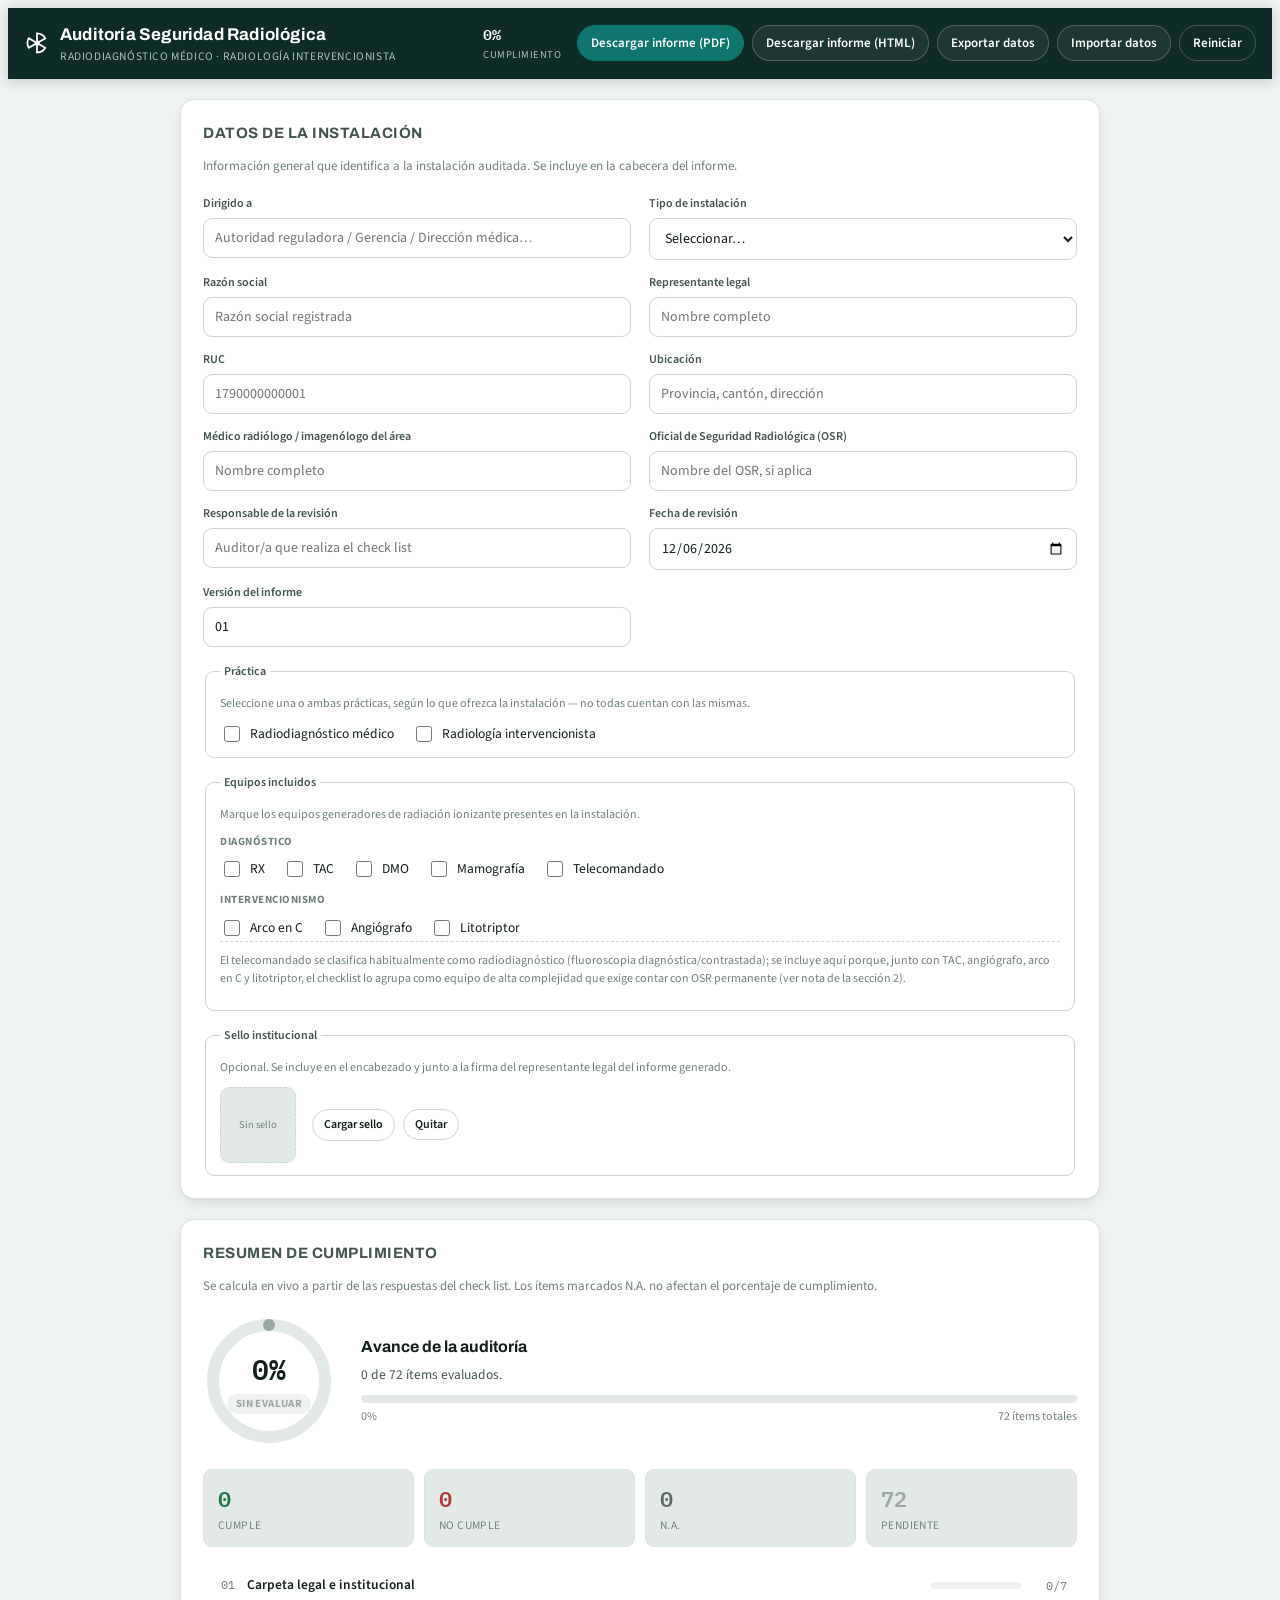
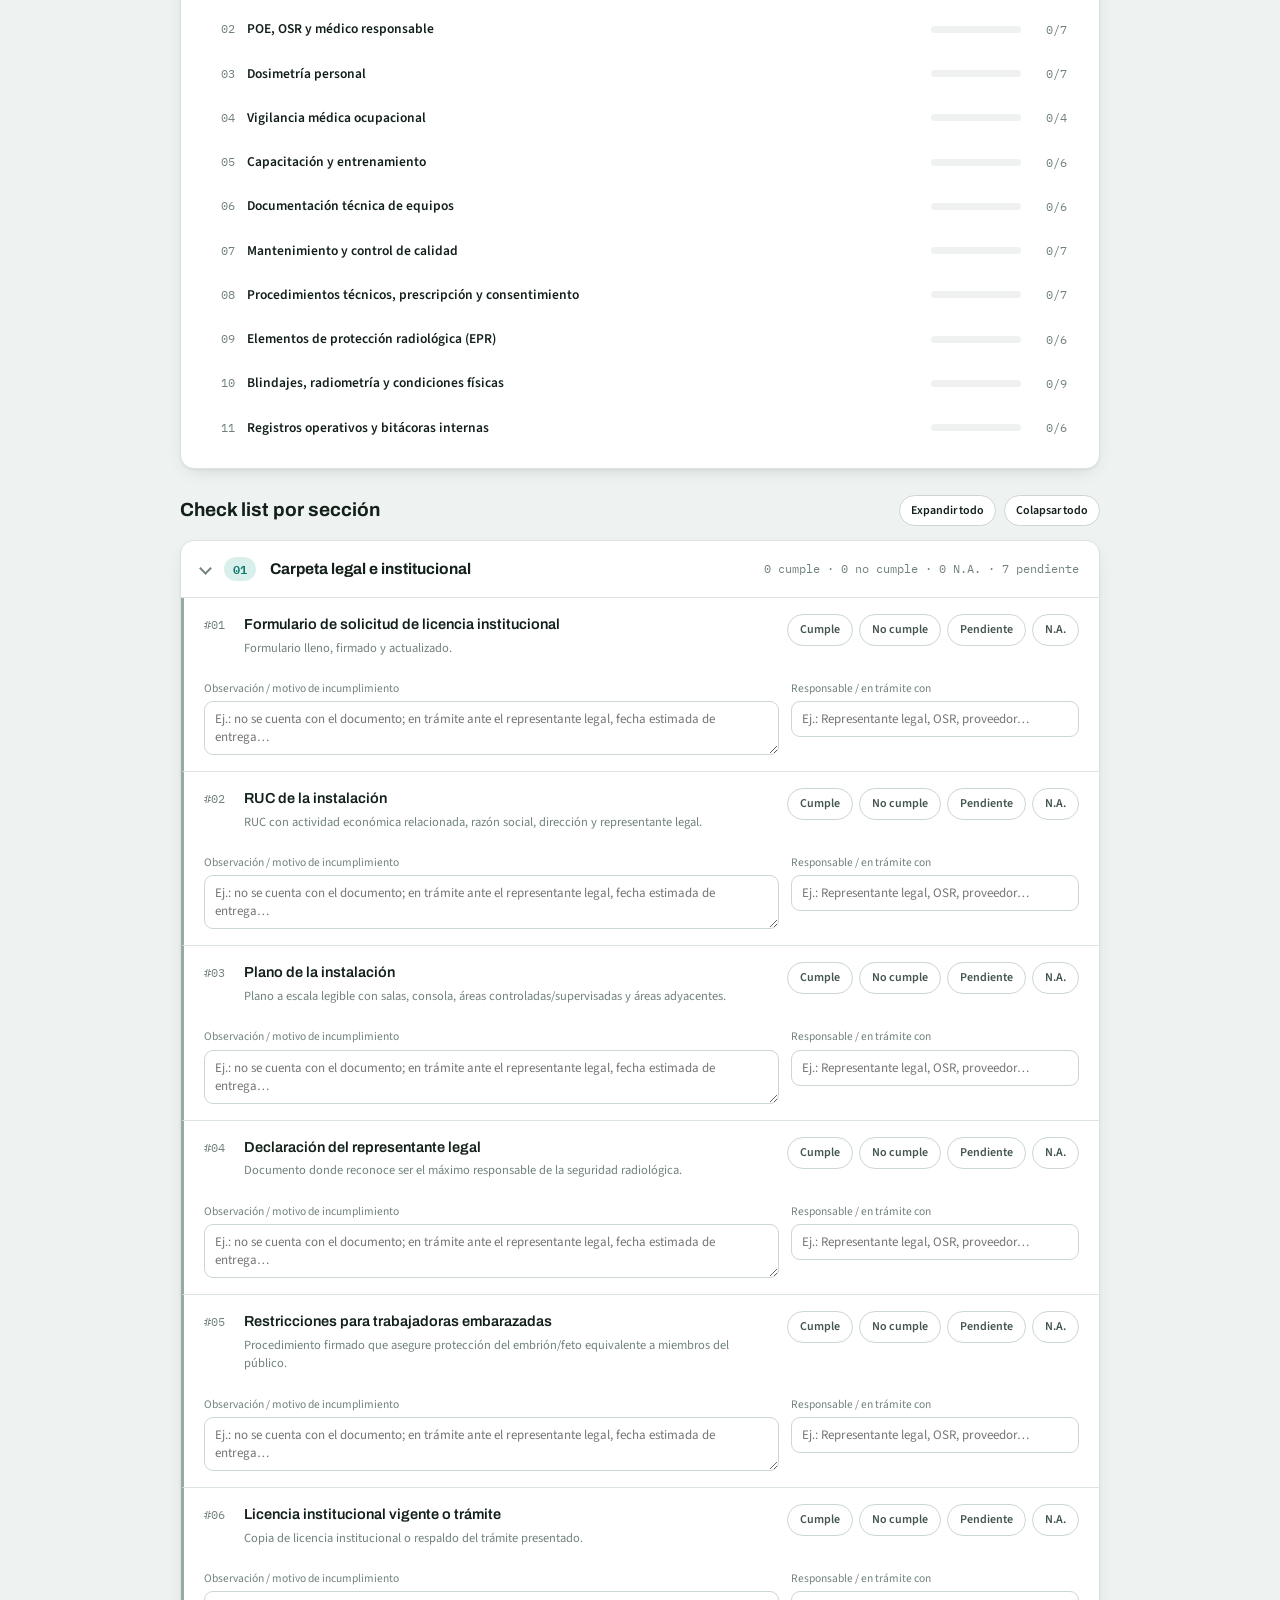
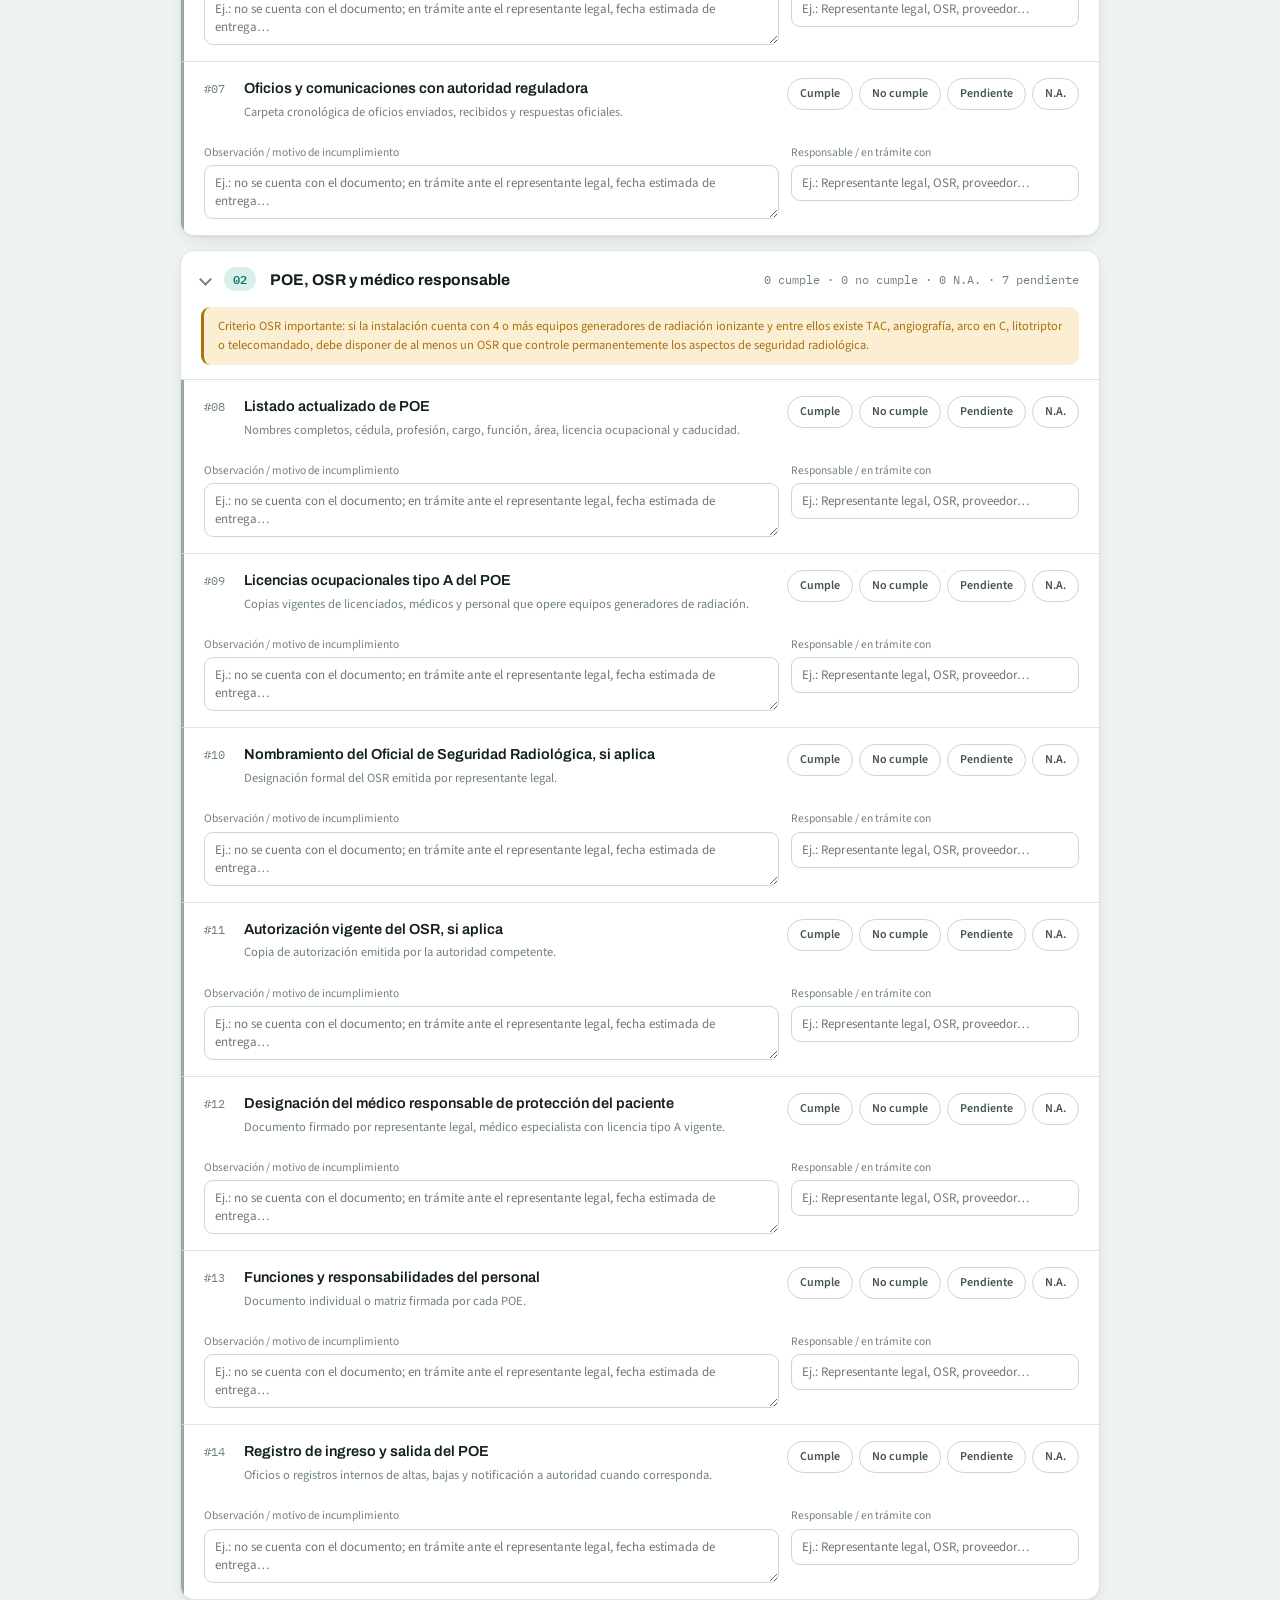
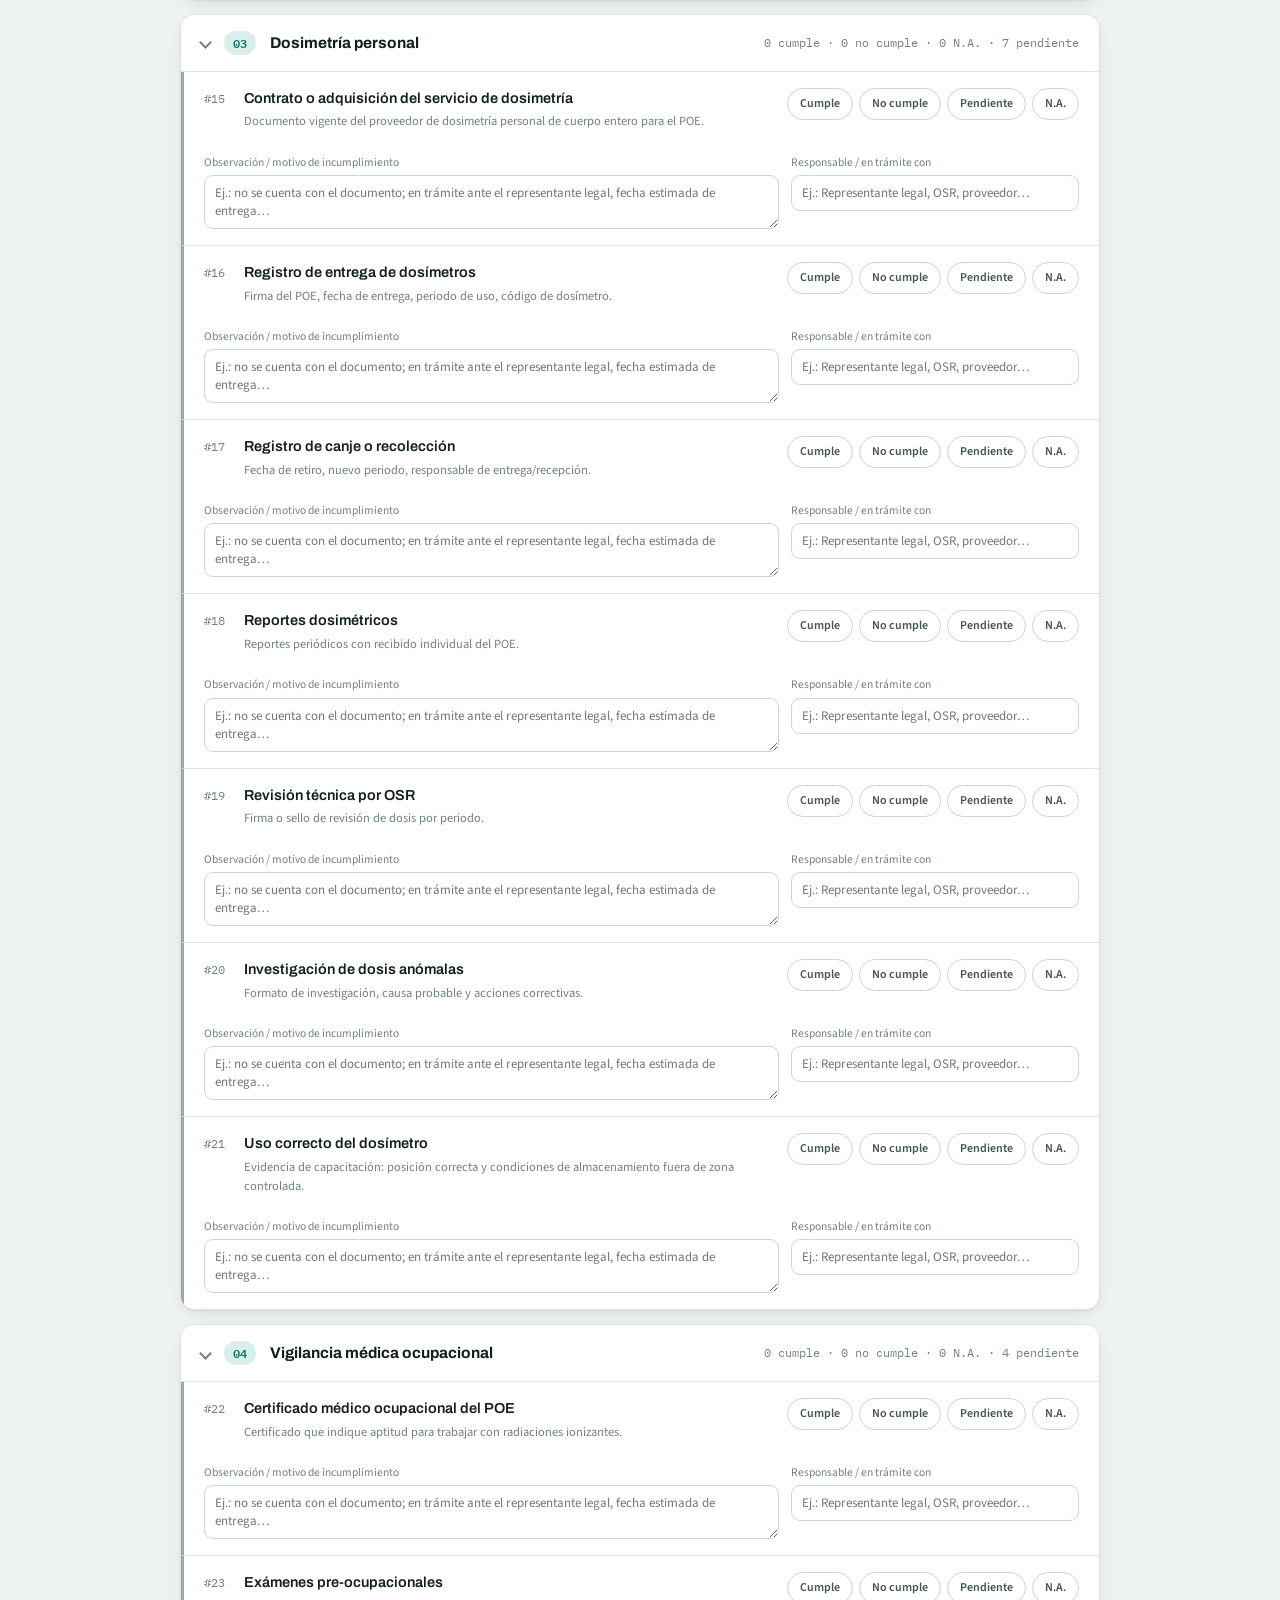
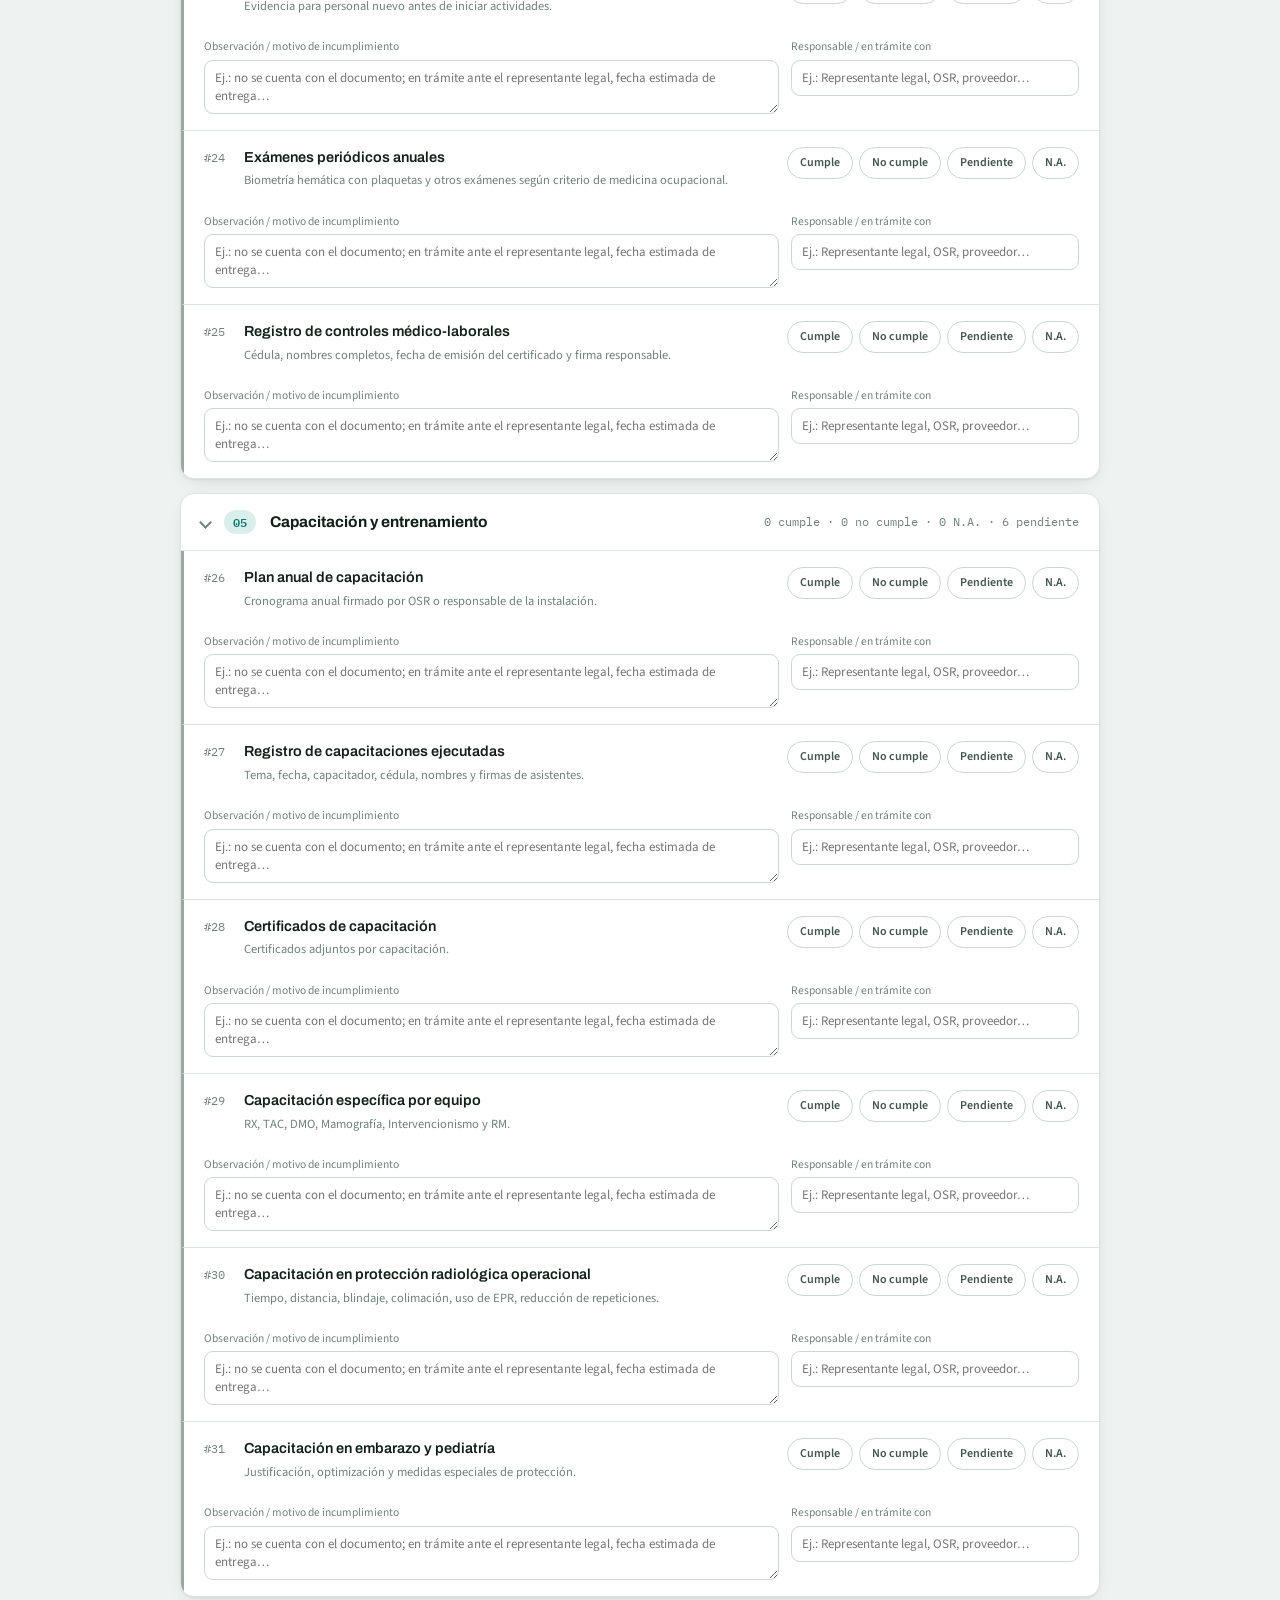
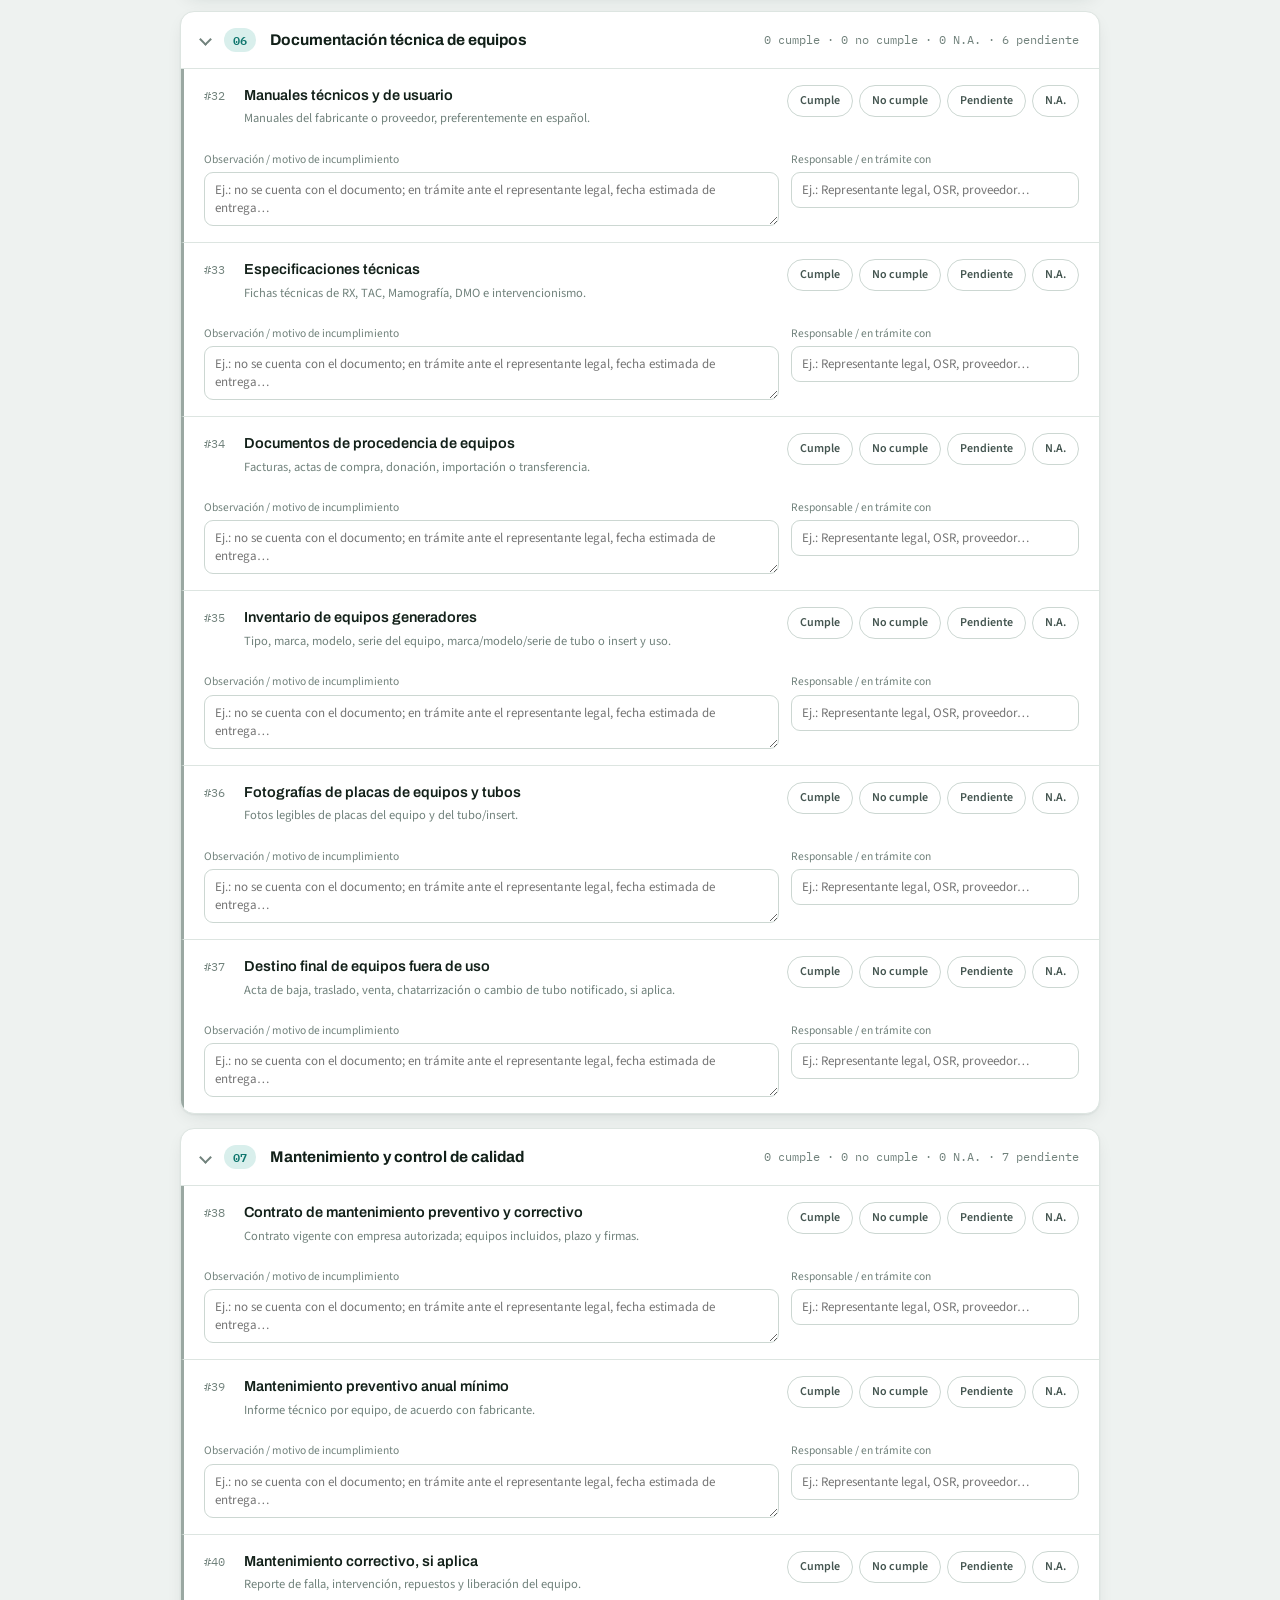
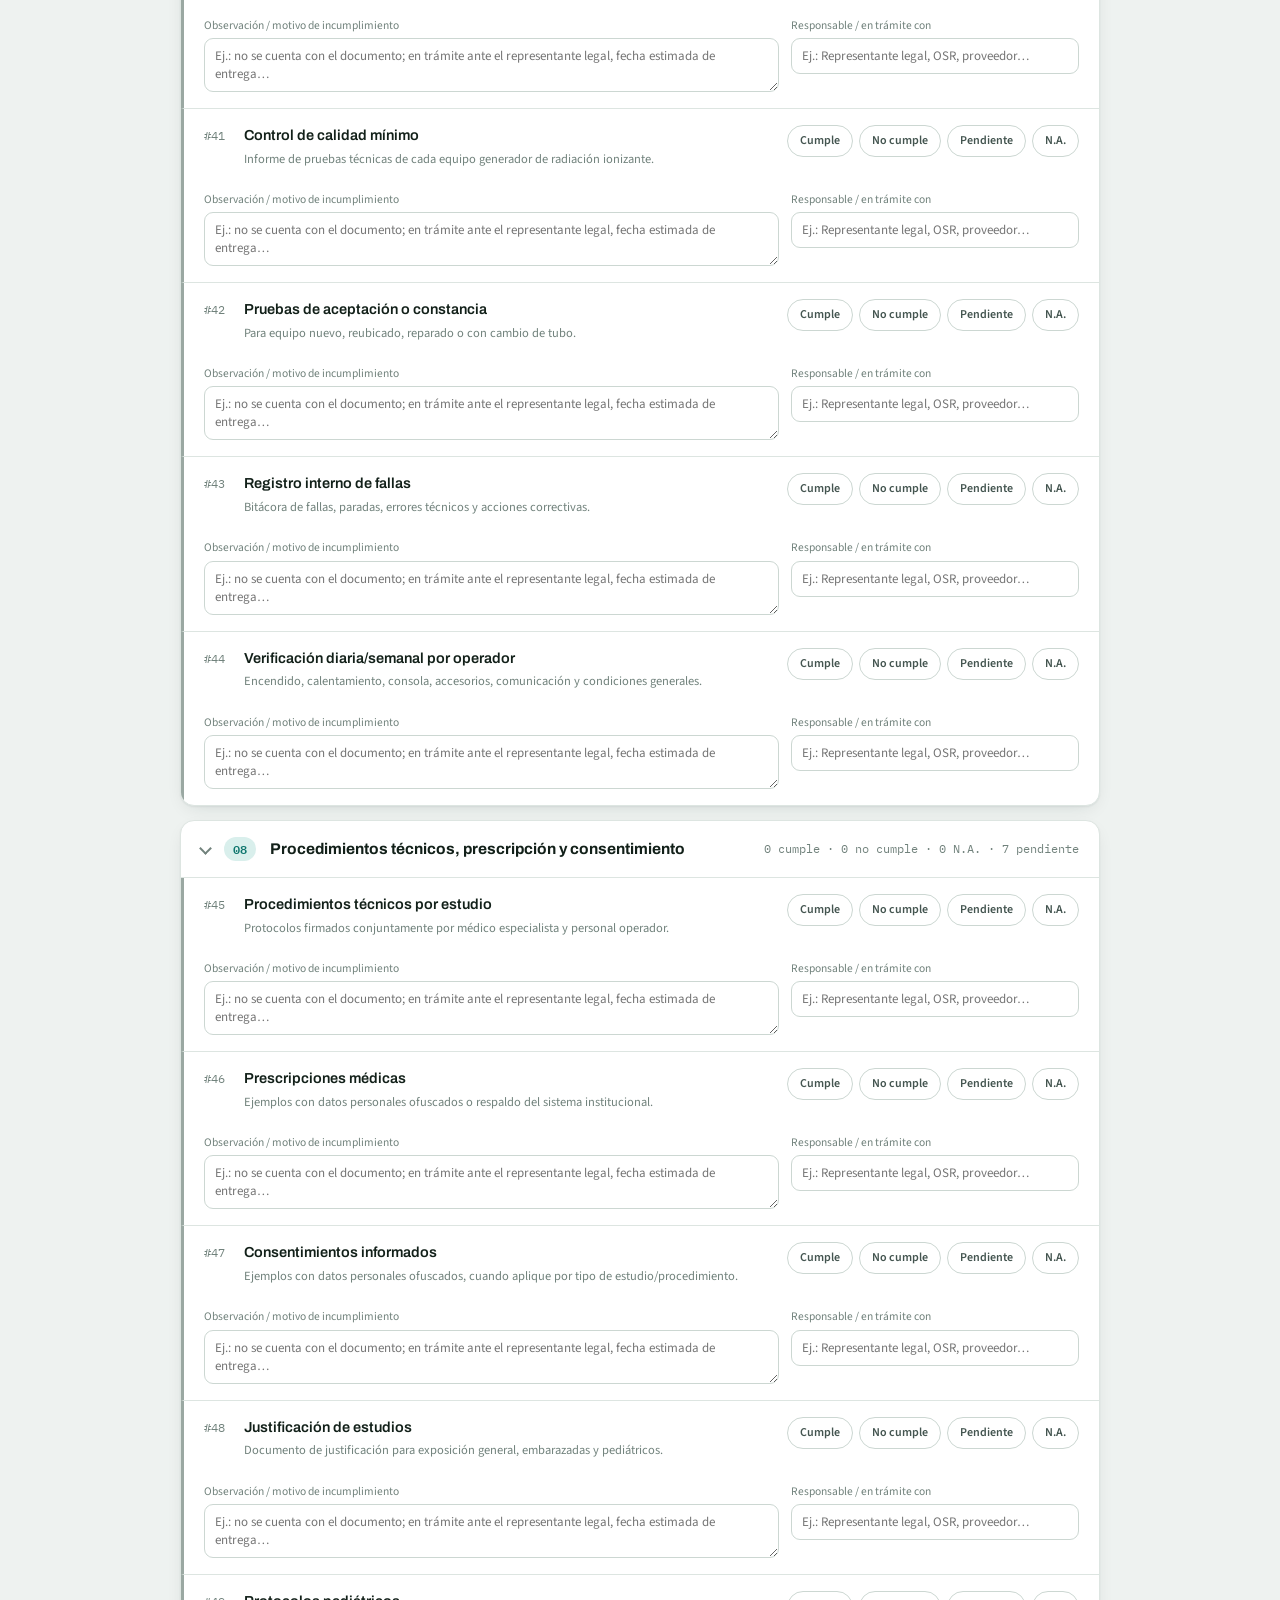
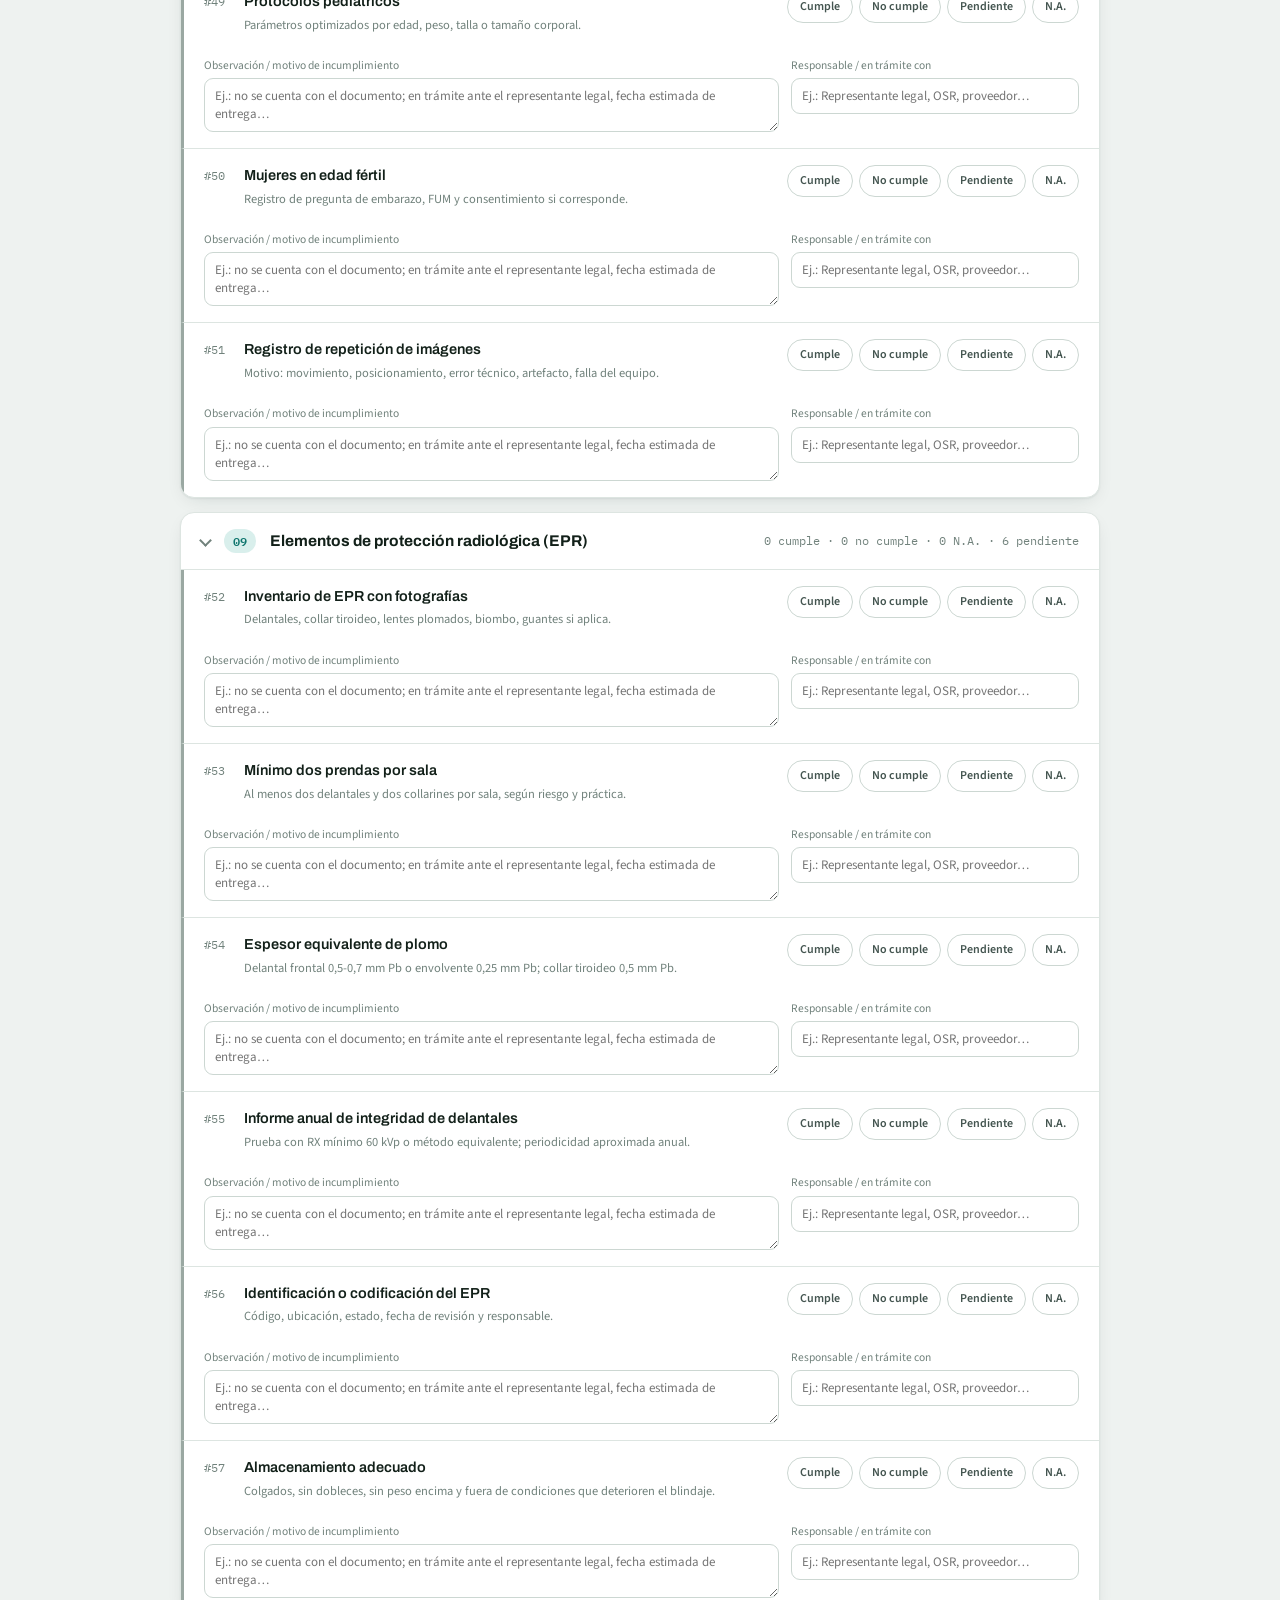
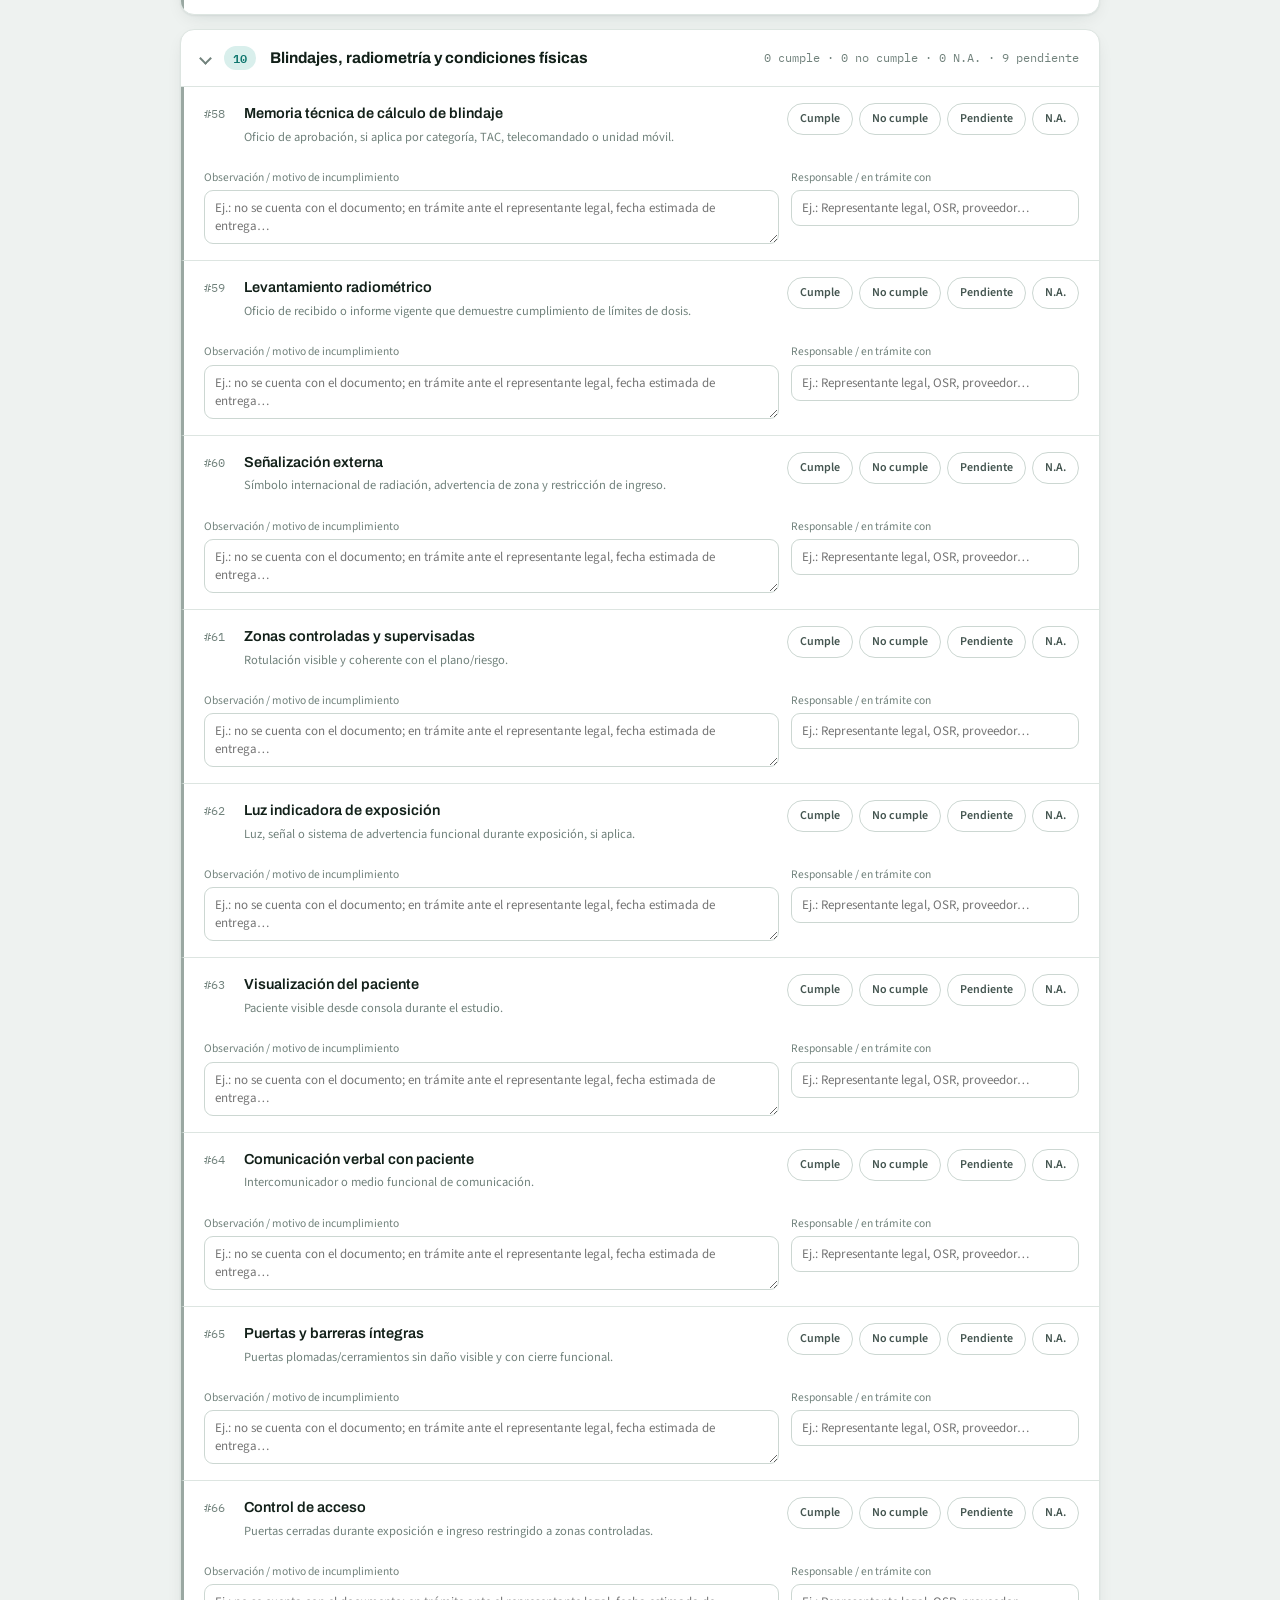
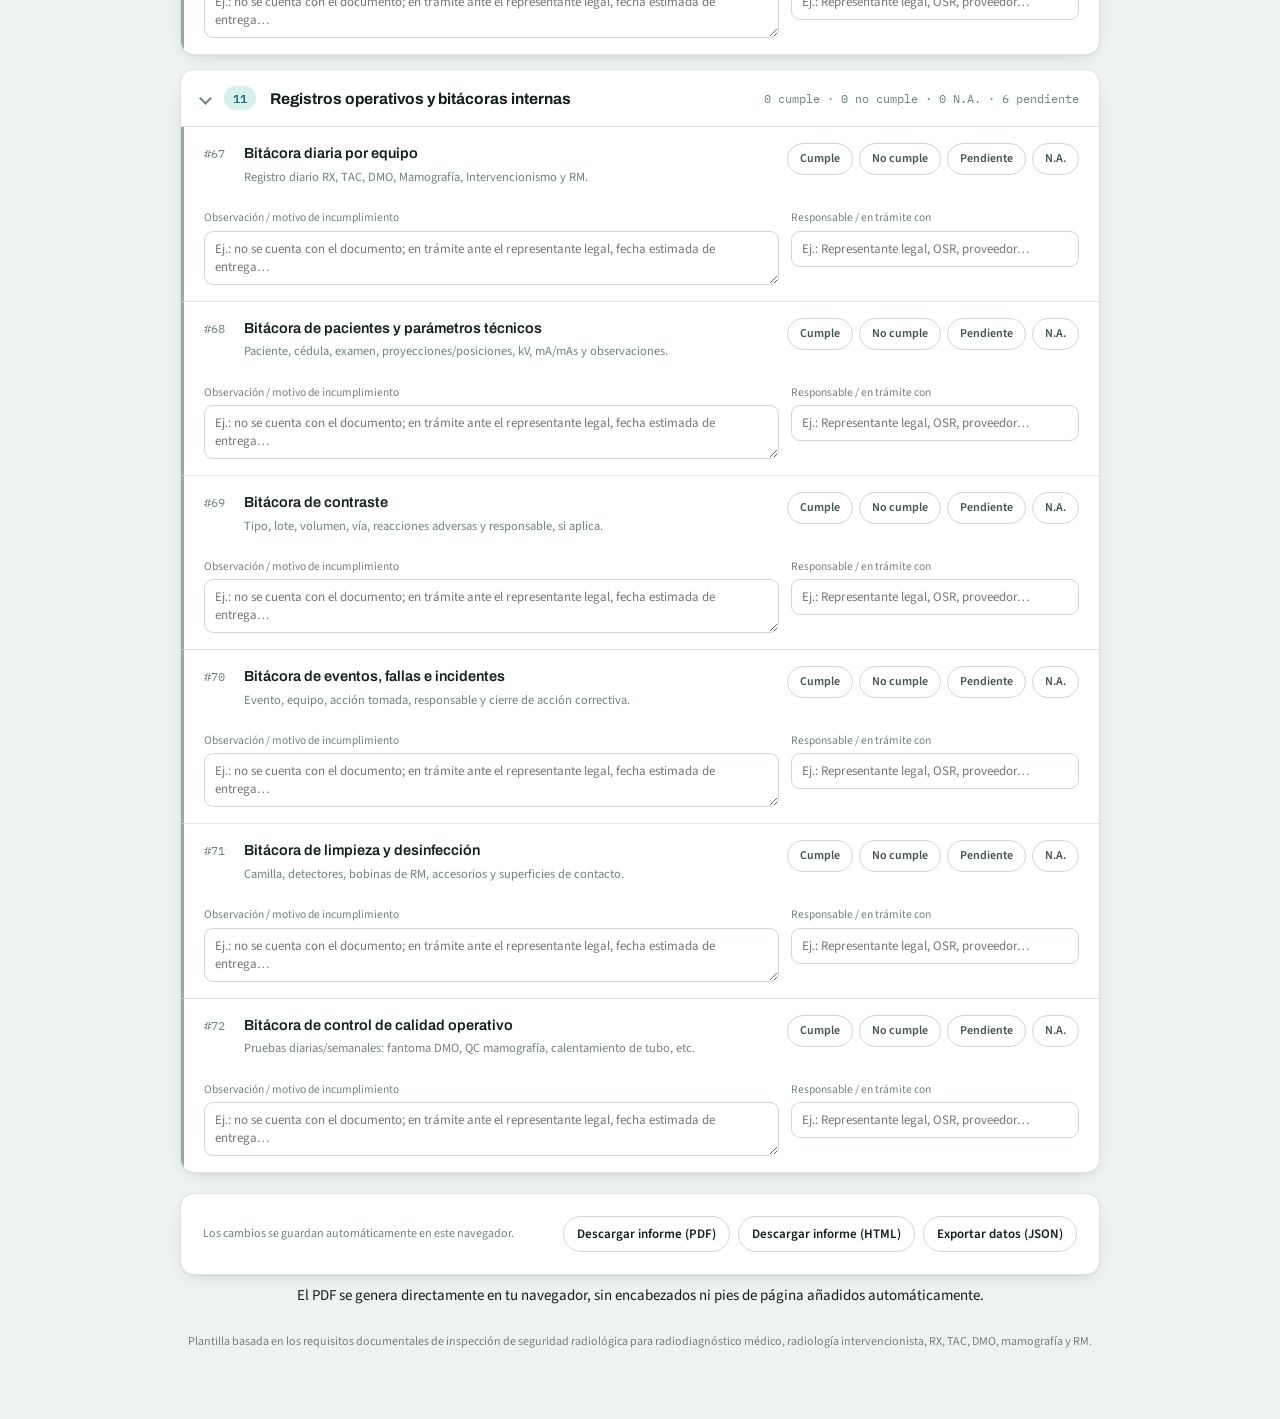
==== commit 759d639b: "Rediseñar el informe en PDF y agregar sello institucional El PDF ahora tiene un diseño de informe in" ====
--- a/plantilla-auditoria-radiodiagnostico/index.html
+++ b/plantilla-auditoria-radiodiagnostico/index.html
@@ -114,6 +114,15 @@
   .equip-group-label{font-size:11px; font-weight:700; color:var(--text-mute); text-transform:uppercase; letter-spacing:.5px; margin:12px 0 8px;}
   .equip-group-label:first-of-type{margin-top:2px;}
   .equip-note{margin-top:12px; padding-top:10px; border-top:1px dashed var(--border);}
+  .seal-row{display:flex; align-items:center; gap:16px; flex-wrap:wrap;}
+  .seal-preview{
+    width:76px; height:76px; flex:none; border:1px dashed var(--border); border-radius:var(--radius-sm);
+    display:flex; align-items:center; justify-content:center; overflow:hidden; background:var(--surface-2);
+  }
+  .seal-preview img{max-width:100%; max-height:100%; object-fit:contain;}
+  .seal-empty{font-size:10.5px; color:var(--text-mute); text-align:center; padding:4px;}
+  .seal-actions{display:flex; gap:8px; flex-wrap:wrap; align-items:center;}
+  .seal-actions label.btn{cursor:pointer;}
 
   /* Dashboard */
   .stat-row{display:grid; grid-template-columns:repeat(4,1fr); gap:10px; margin-bottom:20px;}
@@ -337,6 +346,19 @@
       <div class="equip-group-label">Intervencionismo</div>
       <div class="check-row" id="equiposRowInter"></div>
       <p class="hint equip-note">El telecomandado se clasifica habitualmente como radiodiagnóstico (fluoroscopia diagnóstica/contrastada); se incluye aquí porque, junto con TAC, angiógrafo, arco en C y litotriptor, el checklist lo agrupa como equipo de alta complejidad que exige contar con OSR permanente (ver nota de la sección 2).</p>
+    </fieldset>
+
+    <fieldset>
+      <legend>Sello institucional</legend>
+      <p class="hint">Opcional. Se incluye en el encabezado y junto a la firma del representante legal del informe generado.</p>
+      <div class="seal-row">
+        <div class="seal-preview" id="sealPreview"><span class="seal-empty">Sin sello</span></div>
+        <div class="seal-actions">
+          <label class="btn on-surface small" for="f-sello">Cargar sello</label>
+          <input type="file" id="f-sello" accept="image/png,image/jpeg" hidden>
+          <button class="btn ghost small on-surface" id="btnRemoveSello" type="button">Quitar</button>
+        </div>
+      </div>
     </fieldset>
   </section>
 
@@ -920,7 +942,8 @@
     header:{dirigidoA:"",tipoInstalacion:"",razonSocial:"",representanteLegal:"",ruc:"",ubicacion:"",responsableMedico:"",osr:"",responsableRevision:"",fecha:"",version:"01"},
     practica:{radiodiagnostico:false,intervencionismo:false},
     equipos:{},
-    items:{}
+    items:{},
+    sello:{dataUrl:"", w:0, h:0}
   };
   EQUIPOS.forEach(function(e){ state.equipos[e]=false; });
   SECTIONS.forEach(function(sec){ sec.items.forEach(function(it){ state.items[it[0]] = {estado:null, obs:"", resp:""}; }); });
@@ -933,6 +956,7 @@
       if(saved.header) Object.assign(state.header, saved.header);
       if(saved.practica) Object.assign(state.practica, saved.practica);
       if(saved.equipos) Object.assign(state.equipos, saved.equipos);
+      if(saved.sello) state.sello = saved.sello;
       if(saved.items){
         Object.keys(saved.items).forEach(function(k){
           if(state.items[k]) state.items[k] = saved.items[k];
@@ -1022,6 +1046,55 @@
   var equiposRowInter = document.getElementById("equiposRowInter");
   EQUIPOS_DIAG.forEach(function(eq){ renderEquipoCheckbox(eq, equiposRowDiag); });
   EQUIPOS_INTER.forEach(function(eq){ renderEquipoCheckbox(eq, equiposRowInter); });
+
+  // ---------- Institutional seal ----------
+  var sealPreviewEl = document.getElementById("sealPreview");
+  function renderSealPreview(){
+    sealPreviewEl.innerHTML = (state.sello && state.sello.dataUrl)
+      ? '<img src="'+state.sello.dataUrl+'" alt="Sello institucional">'
+      : '<span class="seal-empty">Sin sello</span>';
+  }
+  renderSealPreview();
+
+  function resizeImageFile(file, maxDim){
+    return new Promise(function(resolve, reject){
+      var reader = new FileReader();
+      reader.onload = function(){
+        var img = new Image();
+        img.onload = function(){
+          var w = img.naturalWidth, h = img.naturalHeight;
+          var scale = Math.min(1, maxDim/Math.max(w,h));
+          var outW = Math.max(1, Math.round(w*scale)), outH = Math.max(1, Math.round(h*scale));
+          var canvas = document.createElement("canvas");
+          canvas.width = outW; canvas.height = outH;
+          canvas.getContext("2d").drawImage(img, 0, 0, outW, outH);
+          resolve({dataUrl: canvas.toDataURL("image/png"), w: outW, h: outH});
+        };
+        img.onerror = function(){ reject(new Error("El archivo no es una imagen válida.")); };
+        img.src = reader.result;
+      };
+      reader.onerror = function(){ reject(new Error("No se pudo leer el archivo.")); };
+      reader.readAsDataURL(file);
+    });
+  }
+
+  document.getElementById("f-sello").addEventListener("change", function(ev){
+    var file = ev.target.files[0];
+    ev.target.value = "";
+    if(!file) return;
+    resizeImageFile(file, 500).then(function(result){
+      state.sello = result;
+      renderSealPreview();
+      persist();
+    }).catch(function(err){
+      alert("No se pudo cargar el sello: "+err.message);
+    });
+  });
+  document.getElementById("btnRemoveSello").addEventListener("click", function(){
+    state.sello = {dataUrl:"", w:0, h:0};
+    renderSealPreview();
+    persist();
+  });
 
   // ---------- Sections & items ----------
   var sectionsRoot = document.getElementById("sections");
@@ -1227,8 +1300,10 @@
   var REPORT_CSS =
     ":root{color-scheme:light;}"+
     "body{font-family:'Segoe UI',Arial,sans-serif;color:#13201d;background:#fff;max-width:900px;margin:32px auto;padding:0 24px;line-height:1.5;}"+
+    ".r-head{display:flex; align-items:flex-start; justify-content:space-between; gap:16px;}"+
     "h1{font-size:22px;margin:0 0 4px;}"+
     ".r-sub{color:#5b6b66;font-size:13px;margin:0 0 24px;text-transform:uppercase;letter-spacing:.5px;}"+
+    ".r-seal{width:64px;height:64px;object-fit:contain;flex:none;}"+
     ".r-info{border-collapse:collapse;width:100%;margin-bottom:28px;font-size:13px;}"+
     ".r-info th{text-align:left;color:#5b6b66;font-weight:600;padding:5px 12px 5px 0;white-space:nowrap;vertical-align:top;width:230px;}"+
     ".r-info td{padding:5px 0;border-bottom:1px solid #e4e9e7;}"+
@@ -1369,8 +1444,11 @@
       '<title>Informe de auditoría — '+esc(state.header.razonSocial||"Instalación")+'</title>'+
       '<style>'+REPORT_CSS+'</style></head><body>'+
       '<header class="r-head">'+
-        '<h1>Informe de auditoría de seguridad radiológica</h1>'+
-        '<p class="r-sub">Radiodiagnóstico médico · Radiología intervencionista</p>'+
+        '<div>'+
+          '<h1>Informe de auditoría de seguridad radiológica</h1>'+
+          '<p class="r-sub">Radiodiagnóstico médico · Radiología intervencionista</p>'+
+        '</div>'+
+        (state.sello && state.sello.dataUrl ? '<img class="r-seal" src="'+state.sello.dataUrl+'" alt="Sello institucional">' : '')+
       '</header>'+
       '<table class="r-info">'+headerRowsHtml+'</table>'+
       '<section class="r-summary">'+
@@ -1426,24 +1504,52 @@
     var doc = new jsPDFCtor({unit:"mm", format:"a4"});
     var pageW = doc.internal.pageSize.getWidth();
     var pageH = doc.internal.pageSize.getHeight();
-    var marginX = 16, marginTop = 18, marginBottom = 14;
+    var marginX = 16, marginTop = 18, marginBottom = 16;
     var contentW = pageW - marginX*2;
     var y = marginTop;
 
-    var INK = [19,32,26], MUTE = [90,100,96], FAINT = [160,172,167];
-
+    var INK = [19,32,26], MUTE = [95,107,102], FAINT = [150,163,157];
+    var HEADBG = hexToRgb("#0f2b27"), ACCENT = hexToRgb("#0f766e"), BORDER = [221,229,225];
+    var STATUS_FILL = {
+      cumple: hexToRgb("#1c7a4a"), no_cumple: hexToRgb("#b23a34"),
+      na: hexToRgb("#5c6b66"), pendiente: hexToRgb("#a8730f")
+    };
+
+    function tint(rgb, amt){
+      return [rgb[0]+(255-rgb[0])*amt, rgb[1]+(255-rgb[1])*amt, rgb[2]+(255-rgb[2])*amt].map(Math.round);
+    }
+
+    var sello = (state.sello && state.sello.dataUrl) ? state.sello : null;
+    function sealBox(maxW, maxH){
+      if(!sello) return null;
+      var ratio = (sello.w && sello.h) ? sello.w/sello.h : 1;
+      var w = maxW, h = w/ratio;
+      if(h > maxH){ h = maxH; w = h*ratio; }
+      return {w:w, h:h};
+    }
+    function drawSeal(box, x, cy){
+      if(!box) return;
+      try{ doc.addImage(sello.dataUrl, "PNG", x, cy-box.h/2, box.w, box.h); }catch(e){ /* ignore malformed image */ }
+    }
+
+    function drawTopBar(){
+      doc.setFillColor(ACCENT[0],ACCENT[1],ACCENT[2]);
+      doc.rect(0, 0, pageW, 2.4, "F");
+    }
     function ensureSpace(h){
       if(y + h > pageH - marginBottom){
         doc.addPage();
+        drawTopBar();
         y = marginTop;
       }
     }
-    function hr(gapAfter){
+    function hr(gapAfter, color){
       ensureSpace(2);
-      doc.setDrawColor(220,225,222);
-      doc.setLineWidth(0.2);
+      var c = color || BORDER;
+      doc.setDrawColor(c[0],c[1],c[2]);
+      doc.setLineWidth(0.25);
       doc.line(marginX, y, marginX+contentW, y);
-      y += gapAfter;
+      y += gapAfter===undefined ? 4 : gapAfter;
     }
     function heading(str, size, color, spaceAfter){
       ensureSpace(size*0.5+spaceAfter);
@@ -1454,7 +1560,7 @@
       y += size*0.42 + spaceAfter;
     }
     function paragraph(str, x, width, size, color){
-      var lineH = size*0.42+1.6;
+      var lineH = size*0.42+1.7;
       doc.setFont("helvetica","normal");
       doc.setFontSize(size);
       doc.setTextColor(color[0],color[1],color[2]);
@@ -1464,137 +1570,209 @@
         y += lineH;
       });
     }
-    function headerRow(label, value){
-      var labelStr = label+":";
-      doc.setFont("helvetica","bold"); doc.setFontSize(9);
-      var labelW = doc.getTextWidth(labelStr);
-      doc.setFont("helvetica","normal"); doc.setFontSize(9.5);
-      var valueLines = doc.splitTextToSize(value || "—", contentW - labelW - 3);
-      var lineH = 5;
-      ensureSpace(lineH*valueLines.length);
-      doc.setFont("helvetica","bold"); doc.setFontSize(9); doc.setTextColor(MUTE[0],MUTE[1],MUTE[2]);
-      doc.text(labelStr, marginX, y, {baseline:"top"});
-      doc.setFont("helvetica","normal"); doc.setFontSize(9.5); doc.setTextColor(INK[0],INK[1],INK[2]);
-      valueLines.forEach(function(line, i){
-        doc.text(line, marginX+labelW+3, y+i*lineH, {baseline:"top"});
+    function sectionBadge(num, title){
+      var d = 7.4;
+      ensureSpace(d+3);
+      doc.setFillColor(ACCENT[0],ACCENT[1],ACCENT[2]);
+      doc.circle(marginX+d/2, y+d/2, d/2, "F");
+      doc.setFont("helvetica","bold"); doc.setFontSize(9); doc.setTextColor(255,255,255);
+      doc.text(num, marginX+d/2, y+d/2+0.3, {align:"center", baseline:"middle"});
+      doc.setFont("helvetica","bold"); doc.setFontSize(12.5); doc.setTextColor(INK[0],INK[1],INK[2]);
+      doc.text(title, marginX+d+4, y+d/2+0.3, {baseline:"middle"});
+      y += d+3;
+    }
+    function statusBadge(rightX, topY, label, rgb){
+      doc.setFont("helvetica","bold"); doc.setFontSize(7.6);
+      var w = doc.getTextWidth(label)+6.5;
+      doc.setFillColor(rgb[0],rgb[1],rgb[2]);
+      doc.roundedRect(rightX-w, topY, w, 5.6, 2.4, 2.4, "F");
+      doc.setTextColor(255,255,255);
+      doc.text(label, rightX-w/2, topY+2.9, {align:"center", baseline:"middle"});
+      return w;
+    }
+    function drawSignCard(x, cy, w, h, role, name, fecha, sealHere){
+      doc.setDrawColor(BORDER[0],BORDER[1],BORDER[2]); doc.setLineWidth(0.3);
+      doc.roundedRect(x, cy, w, h, 1.8, 1.8, "S");
+      doc.setFillColor(ACCENT[0],ACCENT[1],ACCENT[2]);
+      doc.roundedRect(x, cy, 1.3, h, 0.6, 0.6, "F");
+      var textW = (sealHere ? w*0.6 : w) - 9;
+      doc.setFont("helvetica","bold"); doc.setFontSize(7.6); doc.setTextColor(MUTE[0],MUTE[1],MUTE[2]);
+      doc.text(doc.splitTextToSize(role.toUpperCase(), textW), x+5, cy+4, {baseline:"top"});
+      doc.setDrawColor(INK[0],INK[1],INK[2]); doc.setLineWidth(0.25);
+      doc.line(x+5, cy+20, x+5+textW, cy+20);
+      doc.setFont("helvetica","normal"); doc.setFontSize(6.8); doc.setTextColor(FAINT[0],FAINT[1],FAINT[2]);
+      doc.text("Firma", x+5, cy+21, {baseline:"top"});
+      doc.setFont("helvetica","normal"); doc.setFontSize(8.3); doc.setTextColor(INK[0],INK[1],INK[2]);
+      doc.text("Nombre: "+(name || "________________"), x+5, cy+25.5, {baseline:"top"});
+      doc.text("Fecha: "+(fecha || "________________"), x+5, cy+30, {baseline:"top"});
+      if(sealHere){
+        var box = sealBox(w*0.3, h-10);
+        if(box) drawSeal(box, x+w-box.w-5, cy+h/2);
+      }
+    }
+
+    var data = computeReportData();
+
+    // ---- Cover header band (page 1) ----
+    drawTopBar();
+    var bandTop = 2.4, bandH = 34;
+    doc.setFillColor(HEADBG[0],HEADBG[1],HEADBG[2]);
+    doc.rect(0, bandTop, pageW, bandH, "F");
+    var sBox = sealBox(20, 20);
+    var titleAvailW = contentW - (sBox ? sBox.w+8 : 0);
+    doc.setFont("helvetica","bold"); doc.setFontSize(16.5);
+    var titleLines = doc.splitTextToSize("Informe de auditoría de seguridad radiológica", titleAvailW);
+    var titleLineH = 6.6;
+    var titleBlockH = titleLines.length*titleLineH;
+    var titleStartY = bandTop + Math.max(5, (bandH-titleBlockH-9)/2);
+    doc.setTextColor(255,255,255);
+    titleLines.forEach(function(l,i){ doc.text(l, marginX, titleStartY+i*titleLineH, {baseline:"top"}); });
+    doc.setFont("helvetica","normal"); doc.setFontSize(8.3); doc.setTextColor(175,196,189);
+    doc.text("RADIODIAGNÓSTICO MÉDICO  ·  RADIOLOGÍA INTERVENCIONISTA", marginX, titleStartY+titleBlockH+3.5, {baseline:"top"});
+    if(sBox) drawSeal(sBox, pageW-marginX-sBox.w, bandTop+bandH/2);
+    y = bandTop+bandH+9;
+
+    // ---- Ficha técnica (header info) ----
+    ensureSpace(95);
+    var padCard = 6, colW = contentW/2, lineH = 4.5;
+    var boxTop = y;
+    y += padCard;
+    for(var i=0;i<data.headerRows.length;i+=2){
+      var pair = [data.headerRows[i], data.headerRows[i+1] || null];
+      doc.setFont("helvetica","normal"); doc.setFontSize(9.2);
+      var linesArr = pair.map(function(r){ return r ? doc.splitTextToSize(r[1] || "—", colW-padCard-4) : []; });
+      var maxLines = Math.max(linesArr[0].length||1, linesArr[1].length||1);
+      var rowH = 4+maxLines*lineH+3.2;
+      pair.forEach(function(r, ci){
+        if(!r) return;
+        var cx = marginX+padCard+ci*colW;
+        doc.setFont("helvetica","bold"); doc.setFontSize(7); doc.setTextColor(MUTE[0],MUTE[1],MUTE[2]);
+        doc.text(r[0].toUpperCase(), cx, y, {baseline:"top"});
+        doc.setFont("helvetica","normal"); doc.setFontSize(9.2); doc.setTextColor(INK[0],INK[1],INK[2]);
+        linesArr[ci].forEach(function(l,li){ doc.text(l, cx, y+4+li*lineH, {baseline:"top"}); });
       });
-      y += lineH*valueLines.length;
-    }
-
-    var data = computeReportData();
-
-    heading("Informe de auditoría de seguridad radiológica", 16, INK, 2);
-    doc.setFont("helvetica","normal"); doc.setFontSize(9.5); doc.setTextColor(MUTE[0],MUTE[1],MUTE[2]);
-    doc.text("RADIODIAGNÓSTICO MÉDICO · RADIOLOGÍA INTERVENCIONISTA", marginX, y, {baseline:"top"});
-    y += 8;
-    hr(6);
-
-    data.headerRows.forEach(function(r){ headerRow(r[0], r[1]); });
-    y += 4;
-    hr(6);
-
-    heading("Resumen de cumplimiento", 12, INK, 3);
+      y += rowH;
+    }
+    y += padCard-3.2;
+    doc.setDrawColor(BORDER[0],BORDER[1],BORDER[2]); doc.setLineWidth(0.3);
+    doc.roundedRect(marginX, boxTop, contentW, y-boxTop, 2, 2, "S");
+    y += 9;
+
+    // ---- Summary ----
+    heading("Resumen de cumplimiento", 12.5, INK, 4);
     var stats = [
-      ["Cumple", data.totalCumple, hexToRgb("#1c7a4a")],
-      ["No cumple", data.totalNoCumple, hexToRgb("#b23a34")],
-      ["N.A.", data.totalNA, hexToRgb("#5c6b66")],
-      ["Pendiente / sin revisar", data.totalOtros, hexToRgb("#a8730f")]
+      ["Cumple", data.totalCumple, STATUS_FILL.cumple],
+      ["No cumple", data.totalNoCumple, STATUS_FILL.no_cumple],
+      ["N.A.", data.totalNA, STATUS_FILL.na],
+      ["Pendiente / sin revisar", data.totalOtros, STATUS_FILL.pendiente]
     ];
-    ensureSpace(20);
+    ensureSpace(21);
     var tileGap = 4, tileW = (contentW - tileGap*3)/4;
     stats.forEach(function(s, i){
       var x = marginX + i*(tileW+tileGap);
-      doc.setDrawColor(221,229,225); doc.setLineWidth(0.2);
-      doc.roundedRect(x, y, tileW, 18, 1.5, 1.5, "S");
-      doc.setFont("helvetica","bold"); doc.setFontSize(15); doc.setTextColor(s[2][0],s[2][1],s[2][2]);
-      doc.text(String(s[1]), x+4, y+4, {baseline:"top"});
-      doc.setFont("helvetica","normal"); doc.setFontSize(7);
-      doc.setTextColor(MUTE[0],MUTE[1],MUTE[2]);
-      doc.text(doc.splitTextToSize(s[0], tileW-8), x+4, y+13, {baseline:"top"});
+      var light = tint(s[2], 0.92);
+      doc.setFillColor(light[0],light[1],light[2]);
+      doc.setDrawColor(s[2][0],s[2][1],s[2][2]); doc.setLineWidth(0.35);
+      doc.roundedRect(x, y, tileW, 19, 1.8, 1.8, "FD");
+      doc.setFont("helvetica","bold"); doc.setFontSize(16); doc.setTextColor(s[2][0],s[2][1],s[2][2]);
+      doc.text(String(s[1]), x+4, y+5, {baseline:"top"});
+      doc.setFont("helvetica","bold"); doc.setFontSize(6.6); doc.setTextColor(MUTE[0],MUTE[1],MUTE[2]);
+      doc.text(doc.splitTextToSize(s[0].toUpperCase(), tileW-8), x+4, y+13.5, {baseline:"top"});
     });
-    y += 24;
+    y += 25;
+
+    var band = data.pct>=BAND_GOOD ? STATUS_FILL.cumple : (data.pct>=BAND_WARN ? STATUS_FILL.pendiente : STATUS_FILL.no_cumple);
+    doc.setFont("helvetica","bold"); doc.setFontSize(9); doc.setTextColor(INK[0],INK[1],INK[2]);
+    doc.text("% de cumplimiento", marginX, y, {baseline:"top"});
+    doc.setTextColor(band[0],band[1],band[2]);
+    doc.text(data.pct+"%", marginX+contentW, y, {baseline:"top", align:"right"});
+    y += 5.2;
+    var barH = 3.2;
+    doc.setFillColor(233,237,235);
+    doc.roundedRect(marginX, y, contentW, barH, 1.6, 1.6, "F");
+    if(data.pct>0){
+      doc.setFillColor(band[0],band[1],band[2]);
+      doc.roundedRect(marginX, y, Math.max(barH, contentW*data.pct/100), barH, 1.6, 1.6, "F");
+    }
+    y += barH+5;
     paragraph(
-      "% de cumplimiento: "+data.pct+"% (sobre "+data.evaluados+" ítems evaluados; excluye N.A. y pendientes)   ·   Avance de la auditoría: "+data.avance+"% ("+(data.totalCumple+data.totalNoCumple+data.totalNA)+" de "+TOTAL_ITEMS+" ítems evaluados)",
-      marginX, contentW, 9.5, INK
+      "Calculado sobre "+data.evaluados+" ítems evaluados (excluye N.A. y pendientes)   ·   Avance de la auditoría: "+data.avance+"% ("+(data.totalCumple+data.totalNoCumple+data.totalNA)+" de "+TOTAL_ITEMS+" ítems)",
+      marginX, contentW, 8.6, MUTE
     );
-    y += 4;
-
+    y += 5;
+
+    // ---- Sections ----
     data.sectionsData.forEach(function(sec){
-      ensureSpace(16);
-      heading(String(sec.id).padStart(2,"0")+". "+sec.title, 12.5, INK, 2);
+      ensureSpace(20);
+      sectionBadge(String(sec.id).padStart(2,"0"), sec.title);
       hr(4);
       if(sec.note){
-        var noteLines = doc.splitTextToSize(sec.note, contentW-8);
-        var noteH = noteLines.length*4.4+4;
+        var noteLines = doc.splitTextToSize(sec.note, contentW-10);
+        var noteH = noteLines.length*4.3+5;
         ensureSpace(noteH);
         doc.setFillColor(251,238,211);
-        doc.rect(marginX, y, contentW, noteH, "F");
-        doc.setDrawColor(168,115,15); doc.setLineWidth(0.8);
-        doc.line(marginX, y, marginX, y+noteH);
-        doc.setFont("helvetica","normal"); doc.setFontSize(8.5); doc.setTextColor(122,86,16);
-        noteLines.forEach(function(l,i){ doc.text(l, marginX+4, y+3+i*4.4, {baseline:"top"}); });
-        y += noteH+3;
+        doc.roundedRect(marginX, y, contentW, noteH, 1.5, 1.5, "F");
+        doc.setFillColor(168,115,15);
+        doc.rect(marginX, y, 1.3, noteH, "F");
+        doc.setFont("helvetica","normal"); doc.setFontSize(8.4); doc.setTextColor(122,86,16);
+        noteLines.forEach(function(l,i){ doc.text(l, marginX+5, y+3.3+i*4.3, {baseline:"top"}); });
+        y += noteH+3.5;
       }
       sec.items.forEach(function(it){
-        var titleLines = doc.splitTextToSize(it.req, contentW-30);
-        var evLines = doc.splitTextToSize(it.ev, contentW-9);
-        var obsLines = it.obs ? doc.splitTextToSize("Observación: "+it.obs, contentW-9) : [];
-        var respLines = it.resp ? doc.splitTextToSize("Responsable / en trámite con: "+it.resp, contentW-9) : [];
-        var blockH = titleLines.length*4.6 + evLines.length*3.8 + obsLines.length*3.8 + respLines.length*3.8 + 6;
+        var textX = marginX+6;
+        var titleLines = doc.splitTextToSize(it.req, contentW-6-9-27);
+        var evLines = doc.splitTextToSize(it.ev, contentW-6-9-3);
+        var obsLines = it.obs ? doc.splitTextToSize("Observación: "+it.obs, contentW-6-9-3) : [];
+        var respLines = it.resp ? doc.splitTextToSize("Responsable / en trámite con: "+it.resp, contentW-6-9-3) : [];
+        var blockH = titleLines.length*4.6 + evLines.length*3.8 + obsLines.length*3.8 + respLines.length*3.8 + 6.5;
         ensureSpace(blockH);
-        doc.setFont("helvetica","bold"); doc.setFontSize(9.5); doc.setTextColor(INK[0],INK[1],INK[2]);
-        doc.text("#"+String(it.n).padStart(2,"0"), marginX, y, {baseline:"top"});
-        titleLines.forEach(function(l,i){ doc.text(l, marginX+9, y+i*4.6, {baseline:"top"}); });
-        var rgb = hexToRgb(it.color);
-        doc.setDrawColor(rgb[0],rgb[1],rgb[2]); doc.setLineWidth(0.3);
-        doc.setFont("helvetica","bold"); doc.setFontSize(8); doc.setTextColor(rgb[0],rgb[1],rgb[2]);
-        var badgeW = doc.getTextWidth(it.label)+6;
-        doc.roundedRect(marginX+contentW-badgeW, y, badgeW, 5.5, 2, 2, "S");
-        doc.text(it.label, marginX+contentW-badgeW+3, y+1.2, {baseline:"top"});
+        var blockStartY = y;
+        doc.setFont("helvetica","bold"); doc.setFontSize(9.4); doc.setTextColor(INK[0],INK[1],INK[2]);
+        doc.text("#"+String(it.n).padStart(2,"0"), textX, y, {baseline:"top"});
+        titleLines.forEach(function(l,i){ doc.text(l, textX+9, y+i*4.6, {baseline:"top"}); });
+        var rgb = STATUS_FILL[it.estado] || hexToRgb("#9aa8a2");
+        statusBadge(marginX+contentW, y-0.3, it.label, rgb);
         y += titleLines.length*4.6;
         doc.setFont("helvetica","normal"); doc.setFontSize(8.5); doc.setTextColor(MUTE[0],MUTE[1],MUTE[2]);
-        evLines.forEach(function(l){ doc.text(l, marginX+9, y, {baseline:"top"}); y += 3.8; });
+        evLines.forEach(function(l){ doc.text(l, textX+9, y, {baseline:"top"}); y += 3.8; });
         if(obsLines.length){
           doc.setTextColor(60,70,66);
-          obsLines.forEach(function(l){ doc.text(l, marginX+9, y, {baseline:"top"}); y += 3.8; });
+          obsLines.forEach(function(l){ doc.text(l, textX+9, y, {baseline:"top"}); y += 3.8; });
         }
         if(respLines.length){
           doc.setTextColor(60,70,66);
-          respLines.forEach(function(l){ doc.text(l, marginX+9, y, {baseline:"top"}); y += 3.8; });
+          respLines.forEach(function(l){ doc.text(l, textX+9, y, {baseline:"top"}); y += 3.8; });
         }
-        y += 2.5;
-        doc.setDrawColor(232,236,233); doc.setLineWidth(0.15);
+        y += 2.7;
+        doc.setFillColor(rgb[0],rgb[1],rgb[2]);
+        doc.rect(marginX, blockStartY-0.6, 1.1, (y-3.2)-(blockStartY-0.6), "F");
+        doc.setDrawColor(234,238,236); doc.setLineWidth(0.15);
         doc.line(marginX, y, marginX+contentW, y);
         y += 3;
       });
       y += 3;
     });
 
-    ensureSpace(78);
-    heading("Firmas", 12, INK, 4);
+    // ---- Signatures ----
+    ensureSpace(82);
+    heading("Firmas", 12.5, INK, 5);
     var cardGap = 6, cardW = (contentW-cardGap)/2, cardH = 34;
     data.signers.forEach(function(s, i){
       var col = i%2, row = Math.floor(i/2);
       if(col===0) ensureSpace(cardH+(row>0?cardGap:0));
       var x = marginX + col*(cardW+cardGap);
       var cy = y + row*(cardH+cardGap);
-      doc.setDrawColor(221,229,225); doc.setLineWidth(0.25);
-      doc.roundedRect(x, cy, cardW, cardH, 1.5, 1.5, "S");
-      doc.setFont("helvetica","bold"); doc.setFontSize(8); doc.setTextColor(MUTE[0],MUTE[1],MUTE[2]);
-      doc.text(doc.splitTextToSize(s[0].toUpperCase(), cardW-8), x+4, cy+4, {baseline:"top"});
-      doc.setDrawColor(19,32,26); doc.setLineWidth(0.25);
-      doc.line(x+4, cy+20, x+cardW-4, cy+20);
-      doc.setFont("helvetica","normal"); doc.setFontSize(7); doc.setTextColor(FAINT[0],FAINT[1],FAINT[2]);
-      doc.text("Firma", x+4, cy+21, {baseline:"top"});
-      doc.setFont("helvetica","normal"); doc.setFontSize(8.5); doc.setTextColor(INK[0],INK[1],INK[2]);
-      doc.text("Nombre: "+(s[1] || "_______________________"), x+4, cy+25.5, {baseline:"top"});
-      doc.text("Fecha: "+(state.header.fecha || "_______________________"), x+4, cy+30, {baseline:"top"});
+      var isLegal = s[0]==="Representante legal";
+      drawSignCard(x, cy, cardW, cardH, s[0], s[1], state.header.fecha, isLegal && sello);
     });
     y += Math.ceil(data.signers.length/2)*(cardH+cardGap);
 
+    // ---- Footer (every page) ----
     var totalPages = doc.internal.getNumberOfPages();
     for(var p=1; p<=totalPages; p++){
       doc.setPage(p);
+      doc.setDrawColor(234,238,236); doc.setLineWidth(0.2);
+      doc.line(marginX, pageH-12, pageW-marginX, pageH-12);
       doc.setFont("helvetica","normal"); doc.setFontSize(8); doc.setTextColor(FAINT[0],FAINT[1],FAINT[2]);
       doc.text(state.header.razonSocial || "Informe de auditoría", marginX, pageH-8, {baseline:"top"});
       doc.text("Página "+p+" de "+totalPages, pageW/2, pageH-8, {baseline:"top", align:"center"});
@@ -1671,6 +1849,7 @@
         if(data.header) Object.assign(state.header, data.header);
         if(data.practica) Object.assign(state.practica, data.practica);
         if(data.equipos) Object.assign(state.equipos, data.equipos);
+        if(data.sello) state.sello = data.sello;
         if(data.items){
           Object.keys(data.items).forEach(function(k){
             if(state.items[k]) state.items[k] = data.items[k];
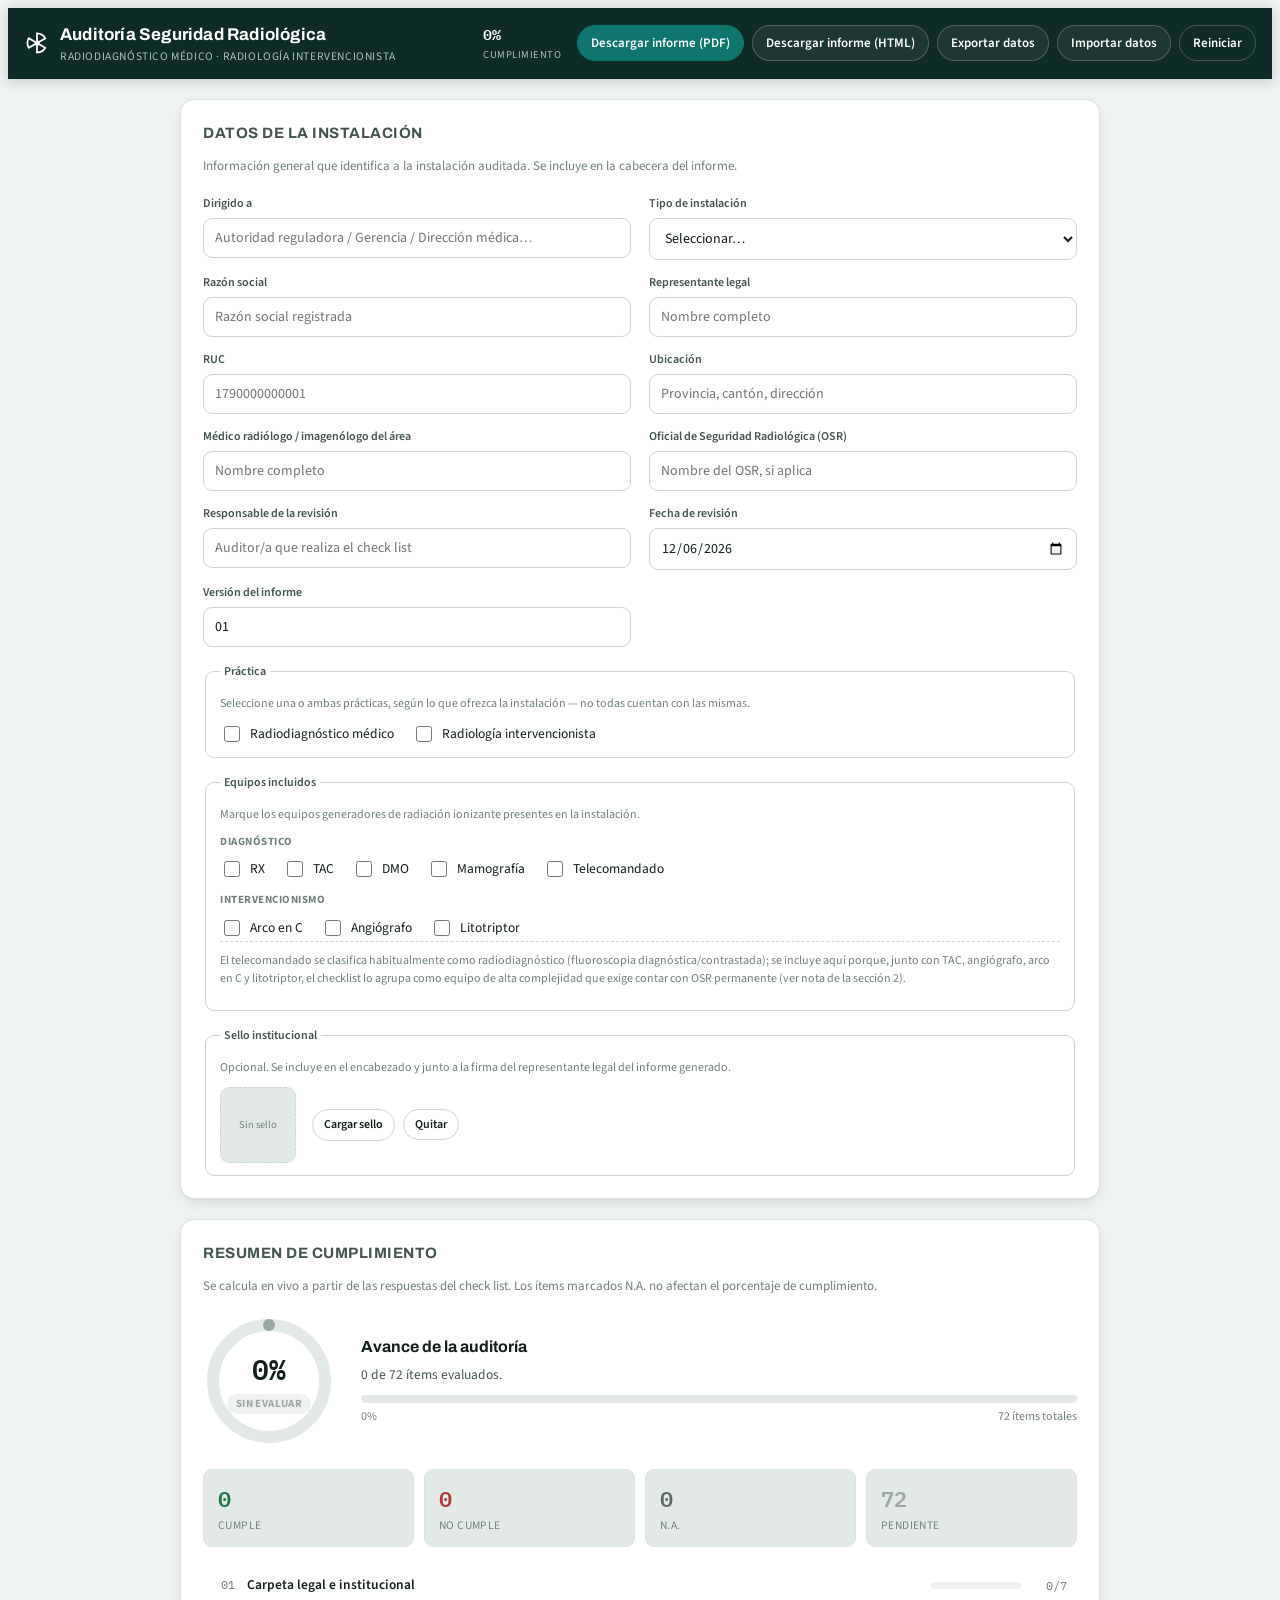
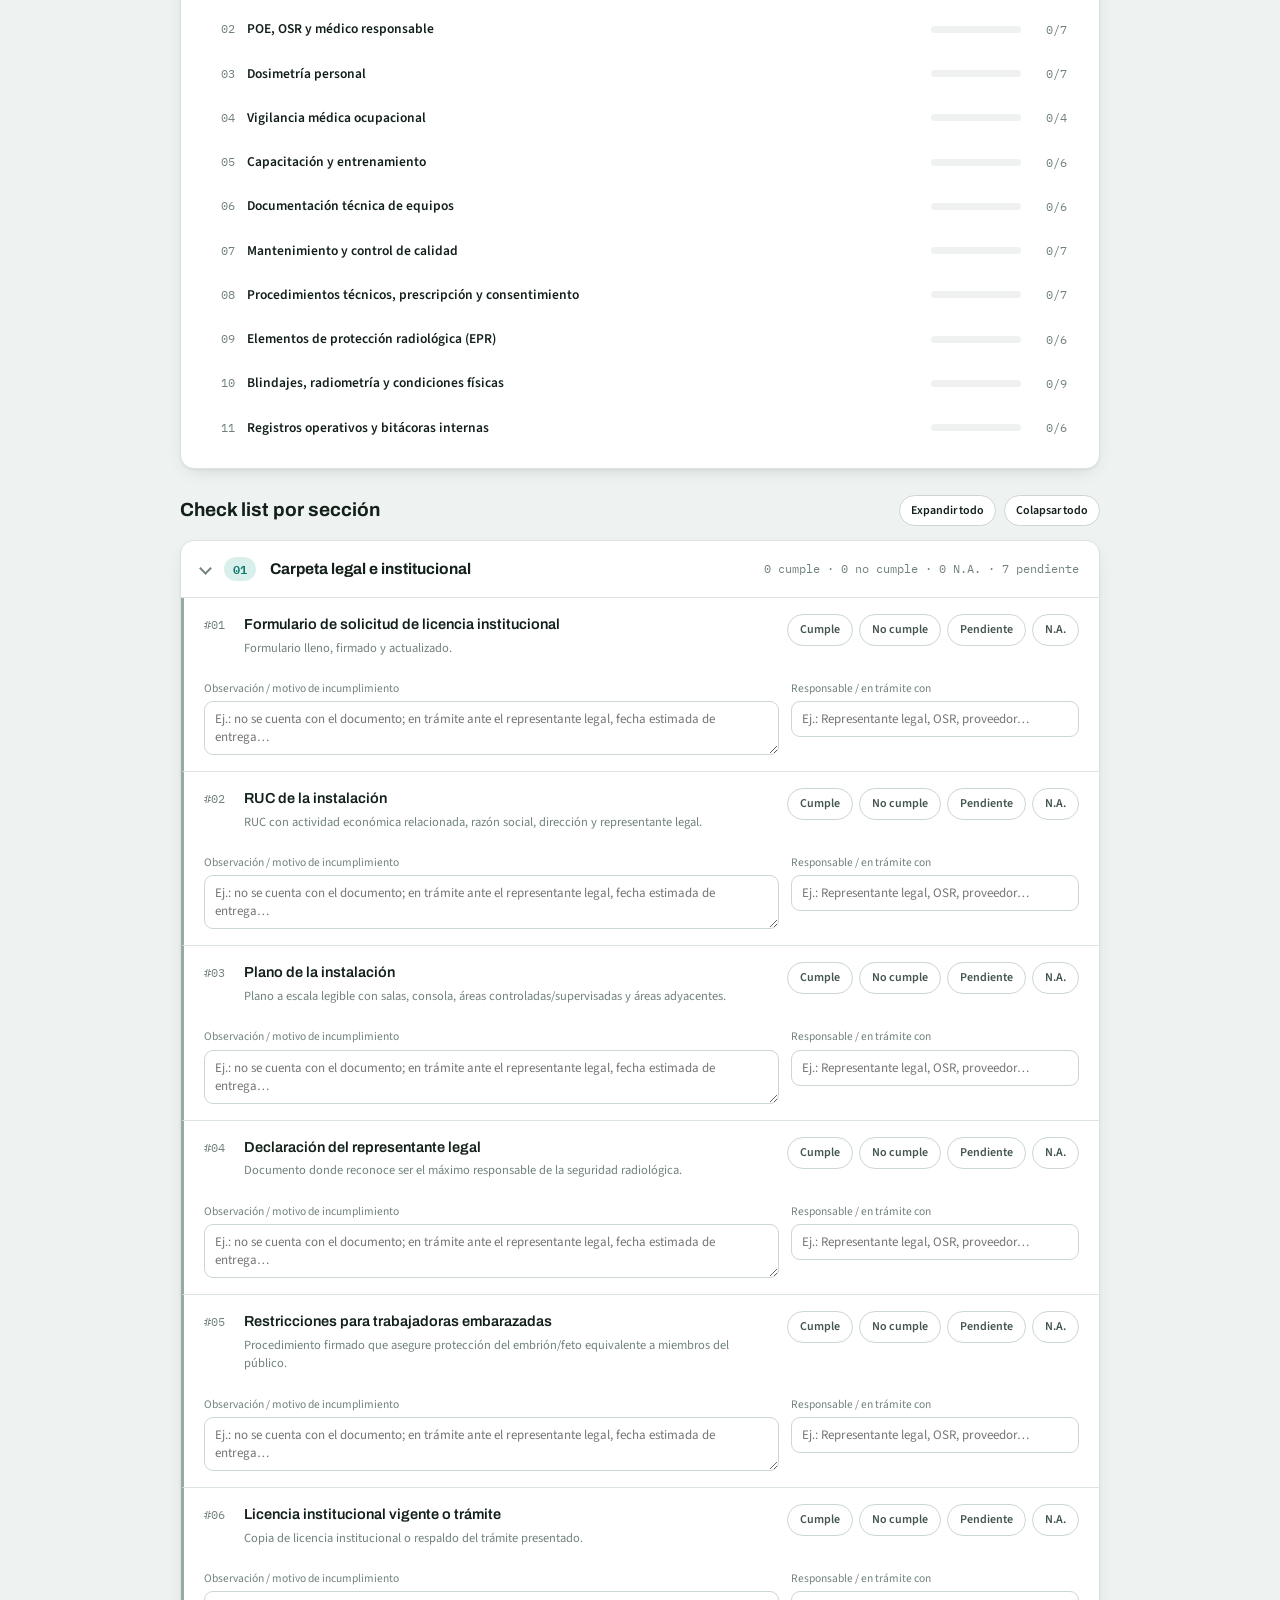
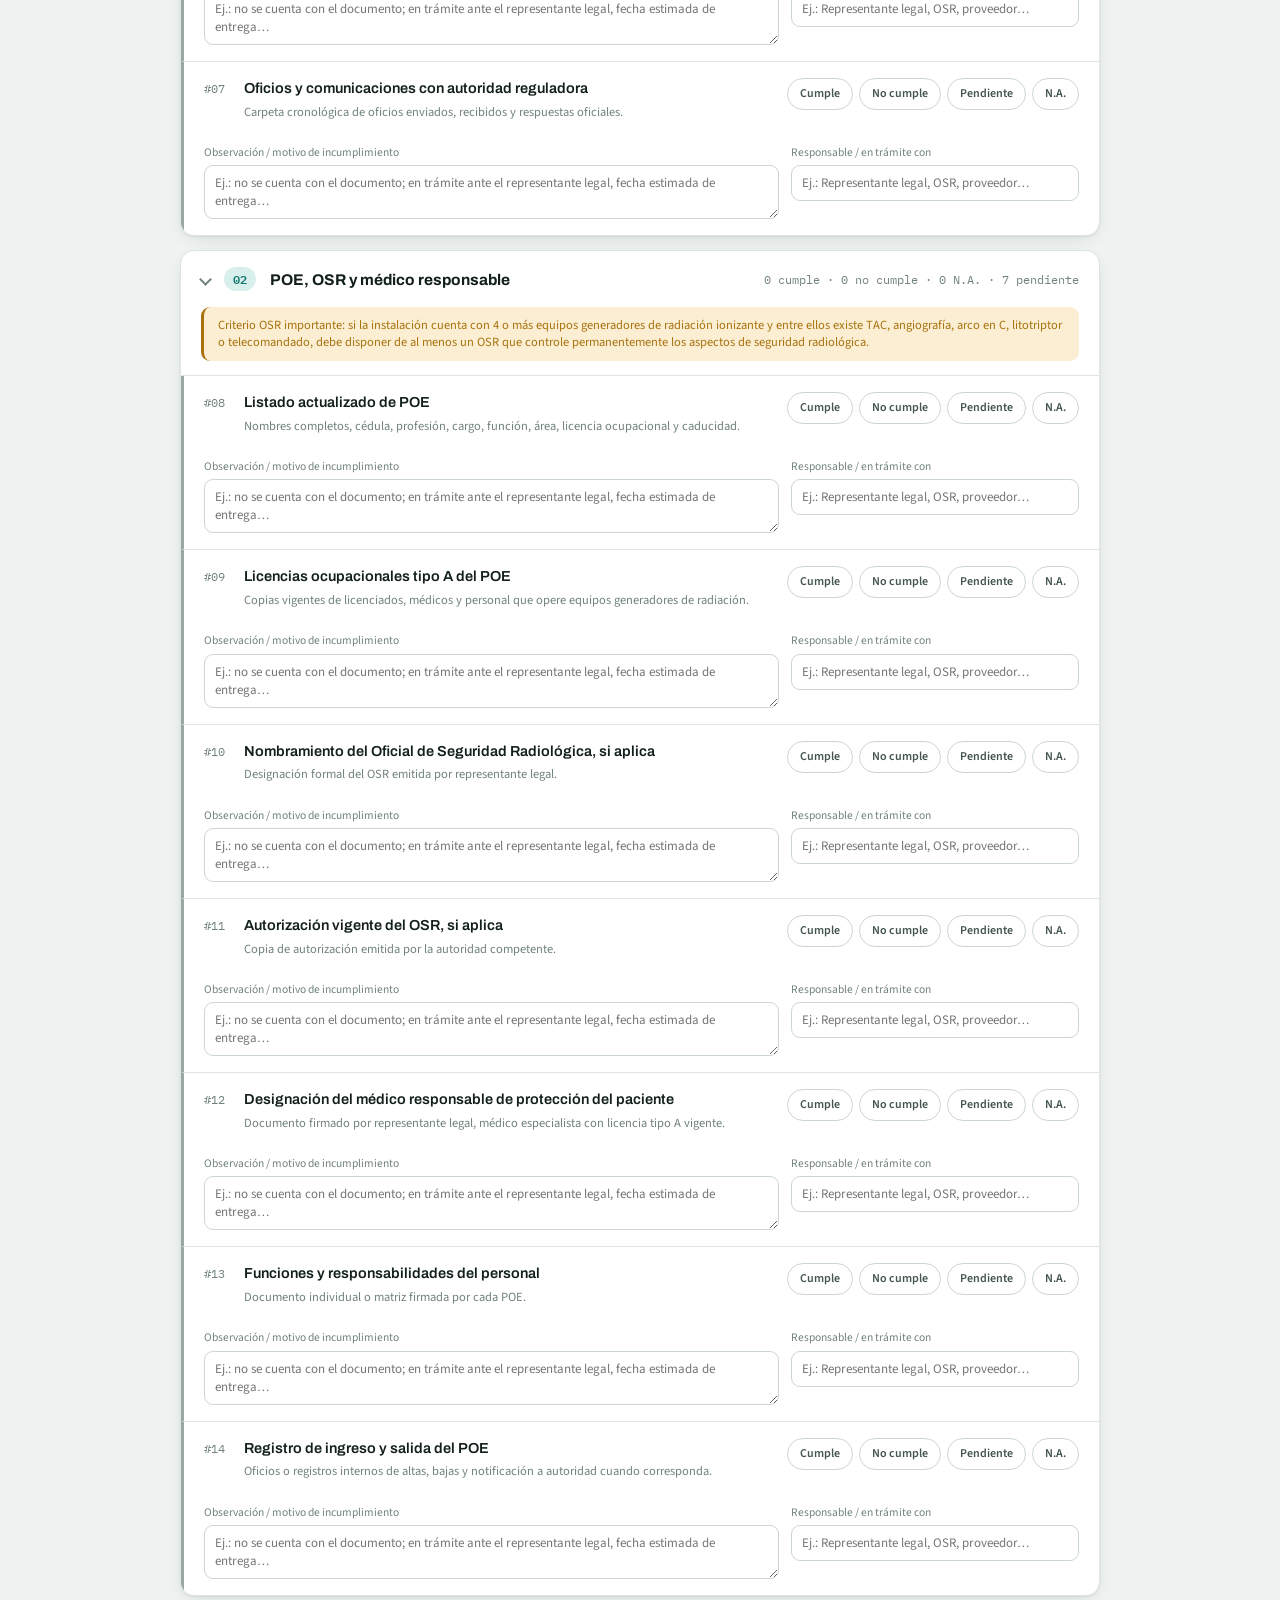
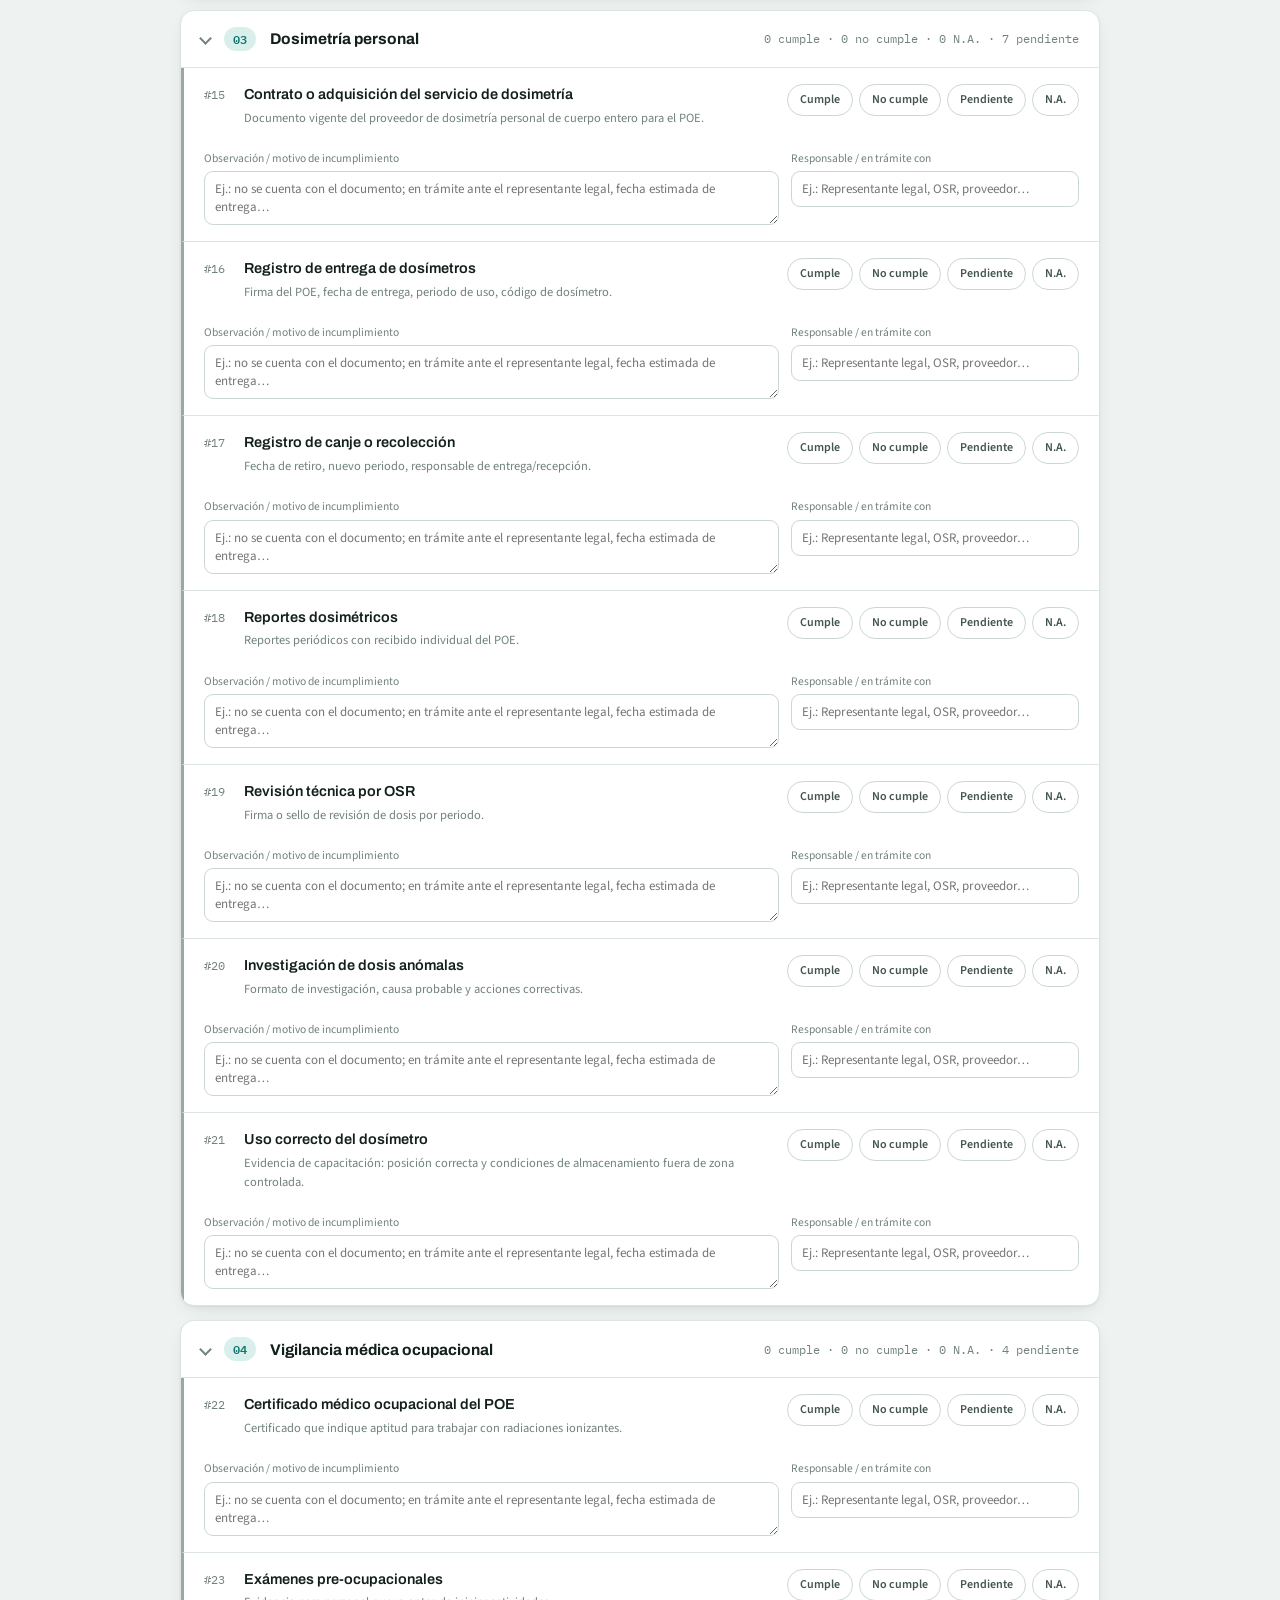
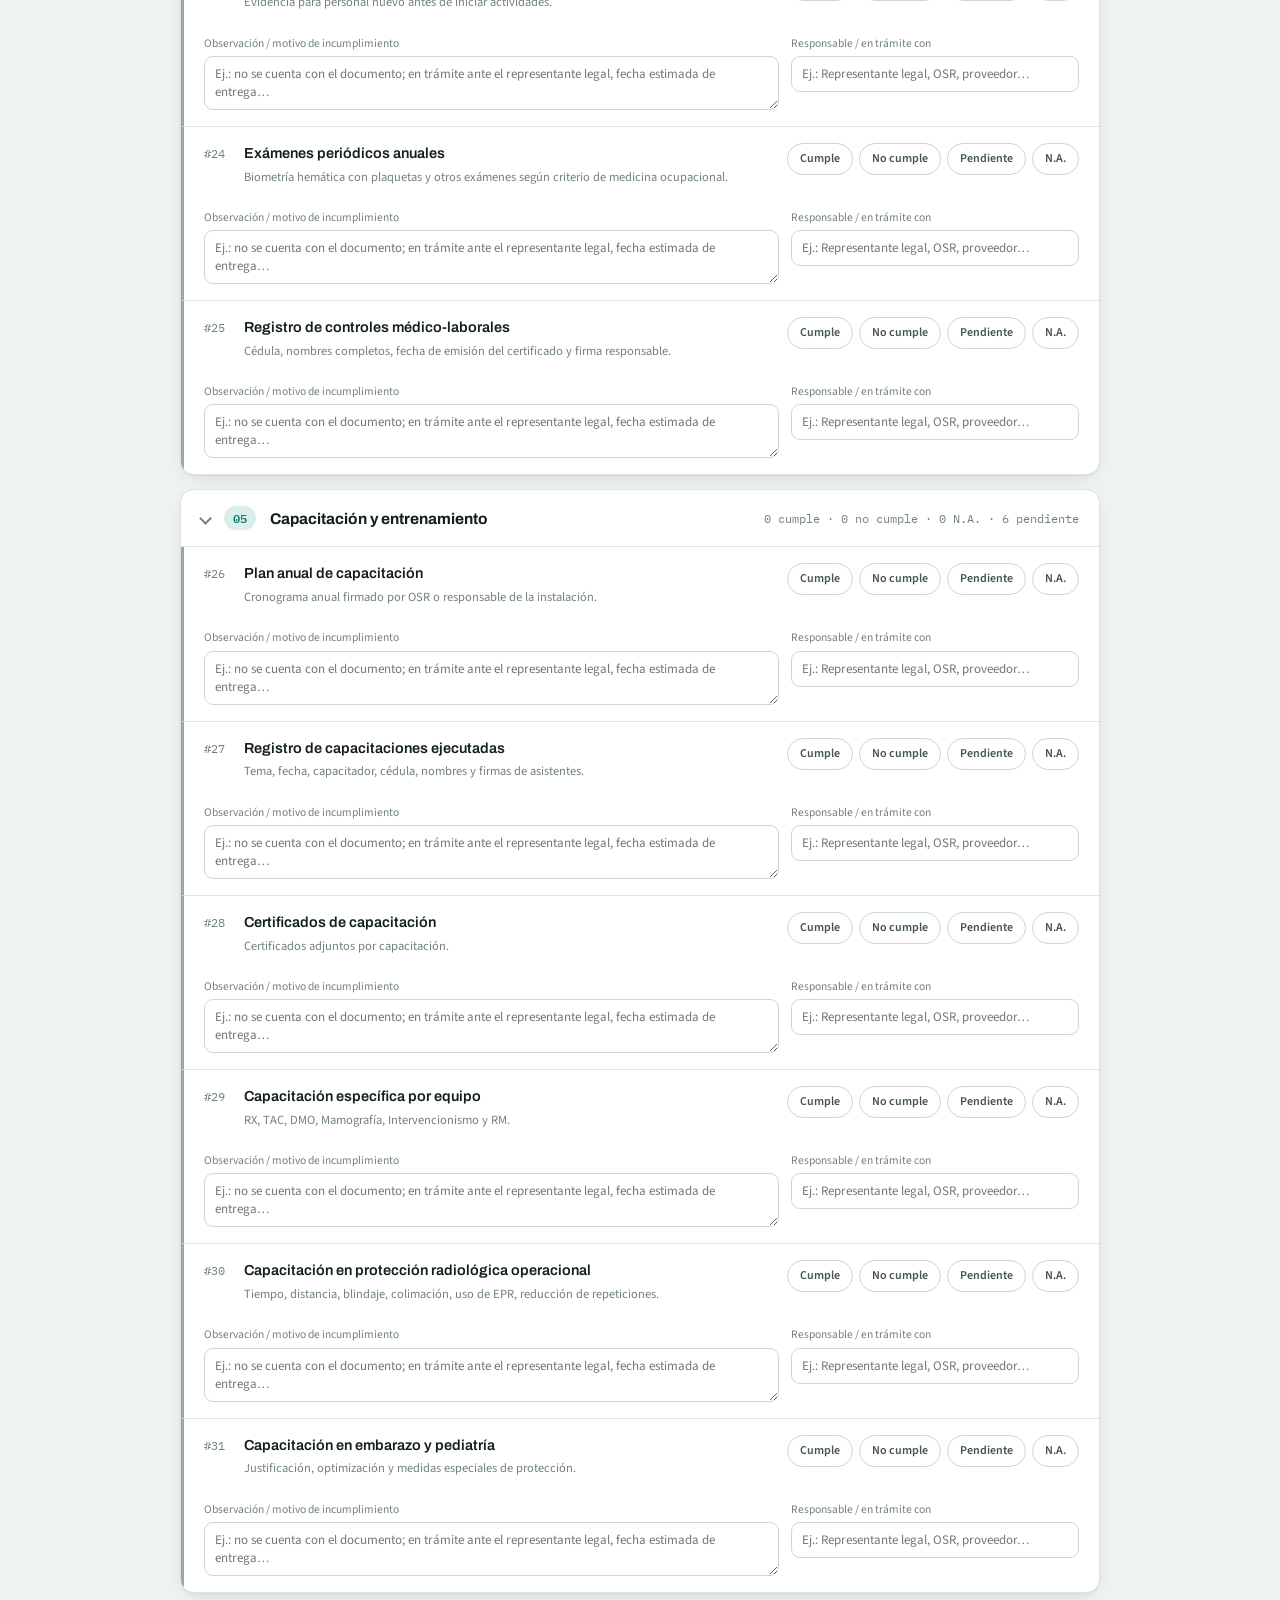
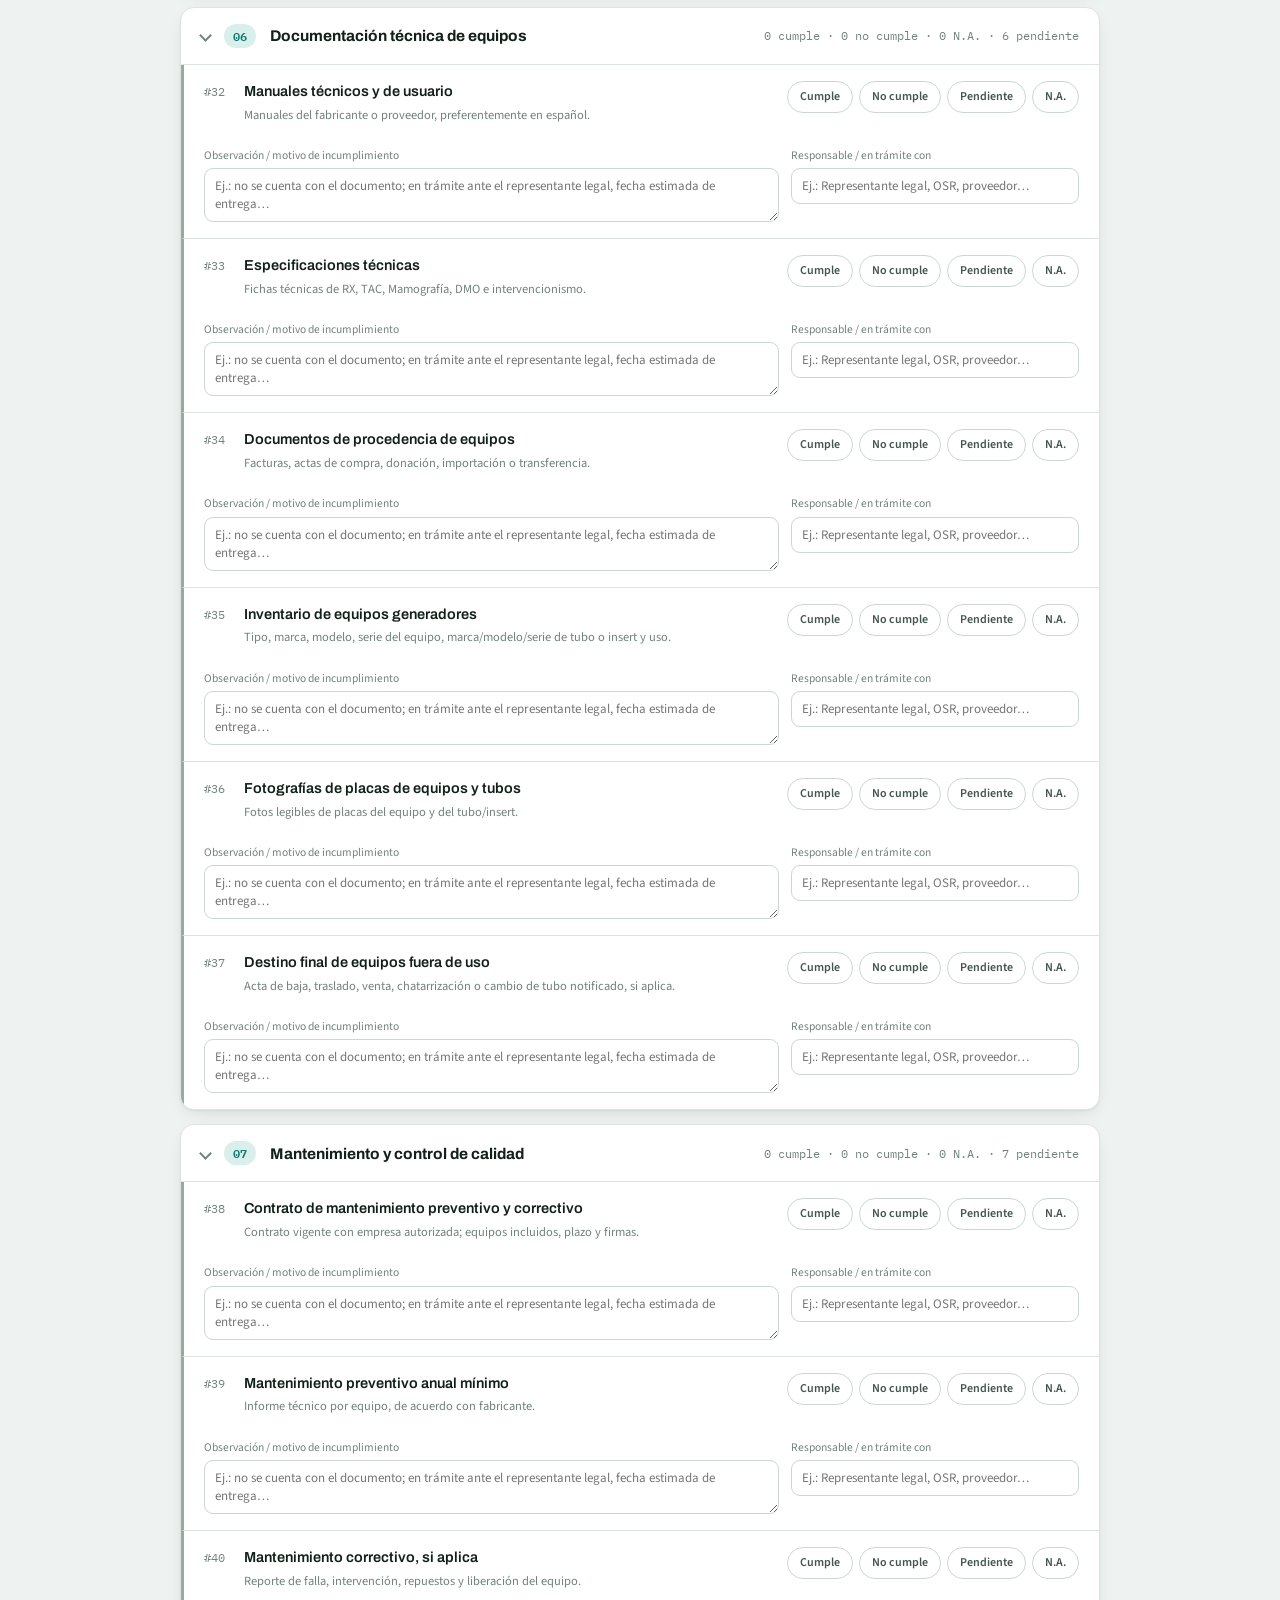
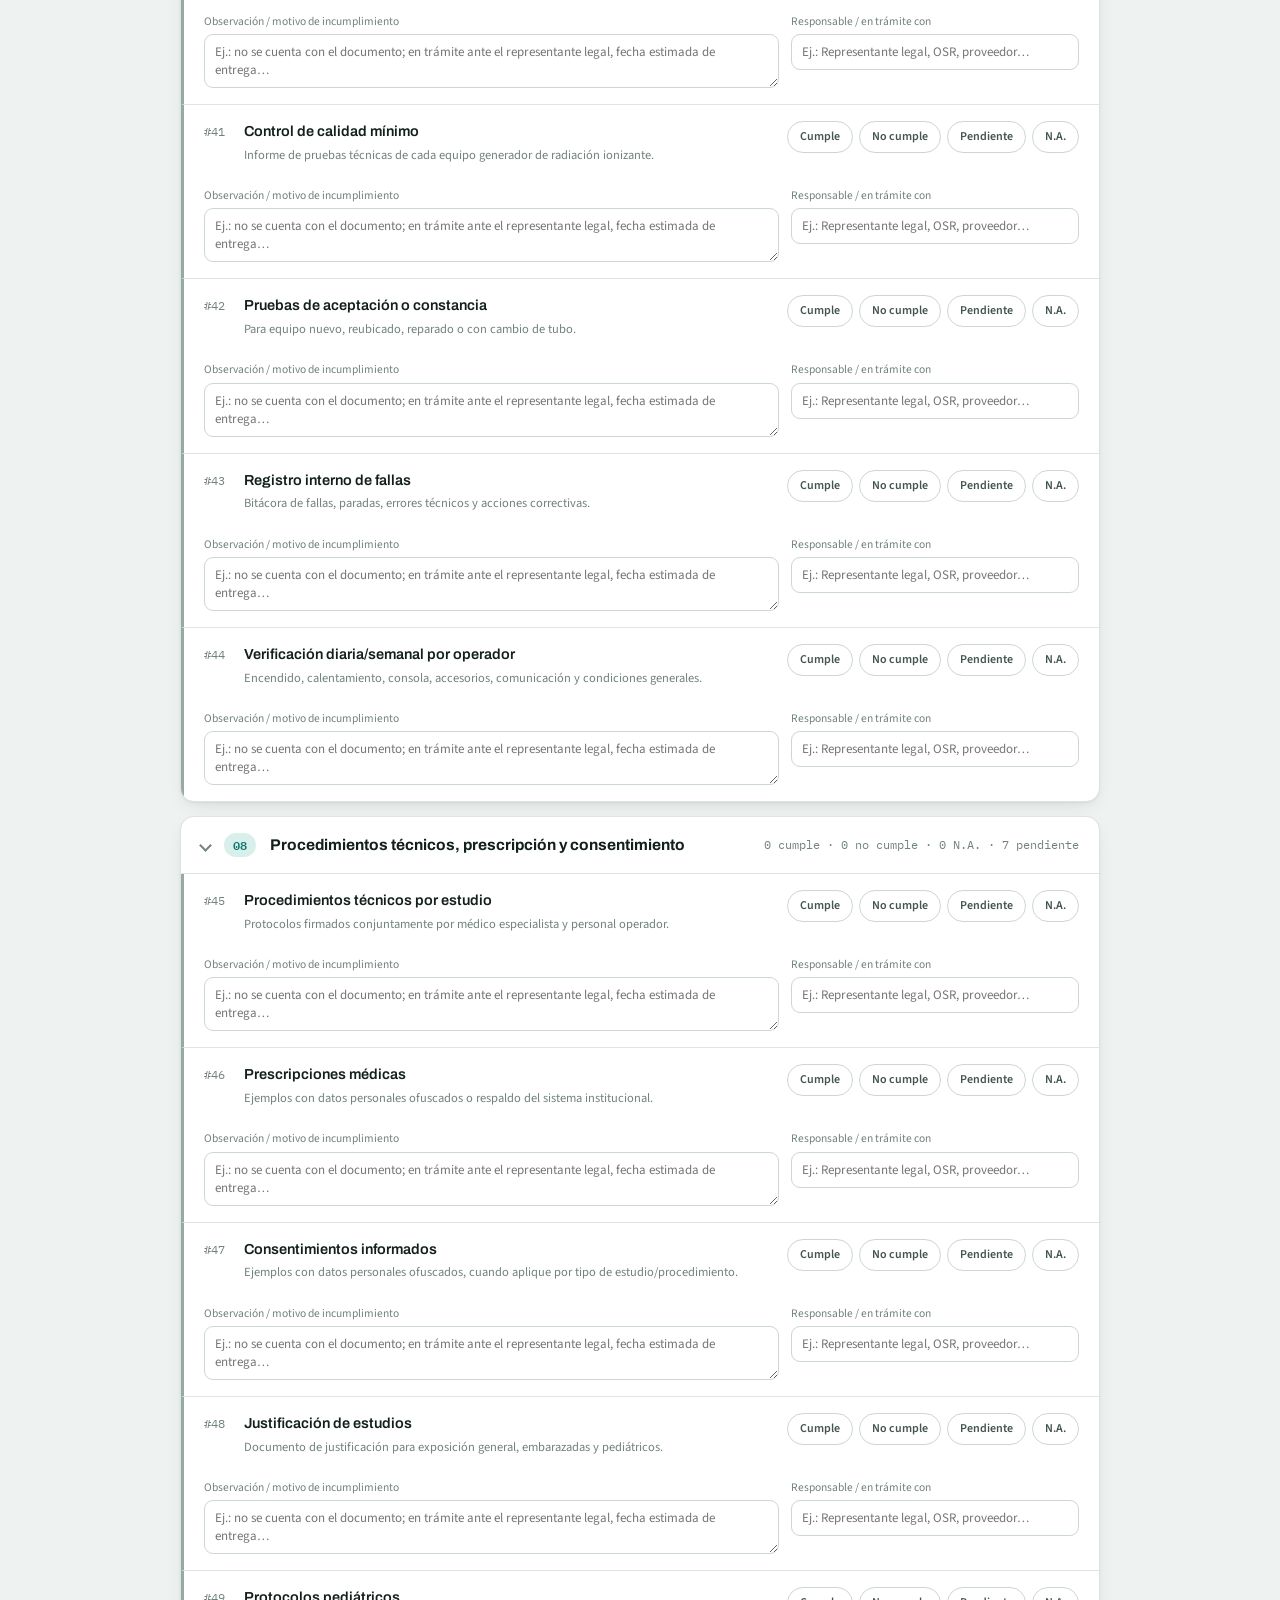
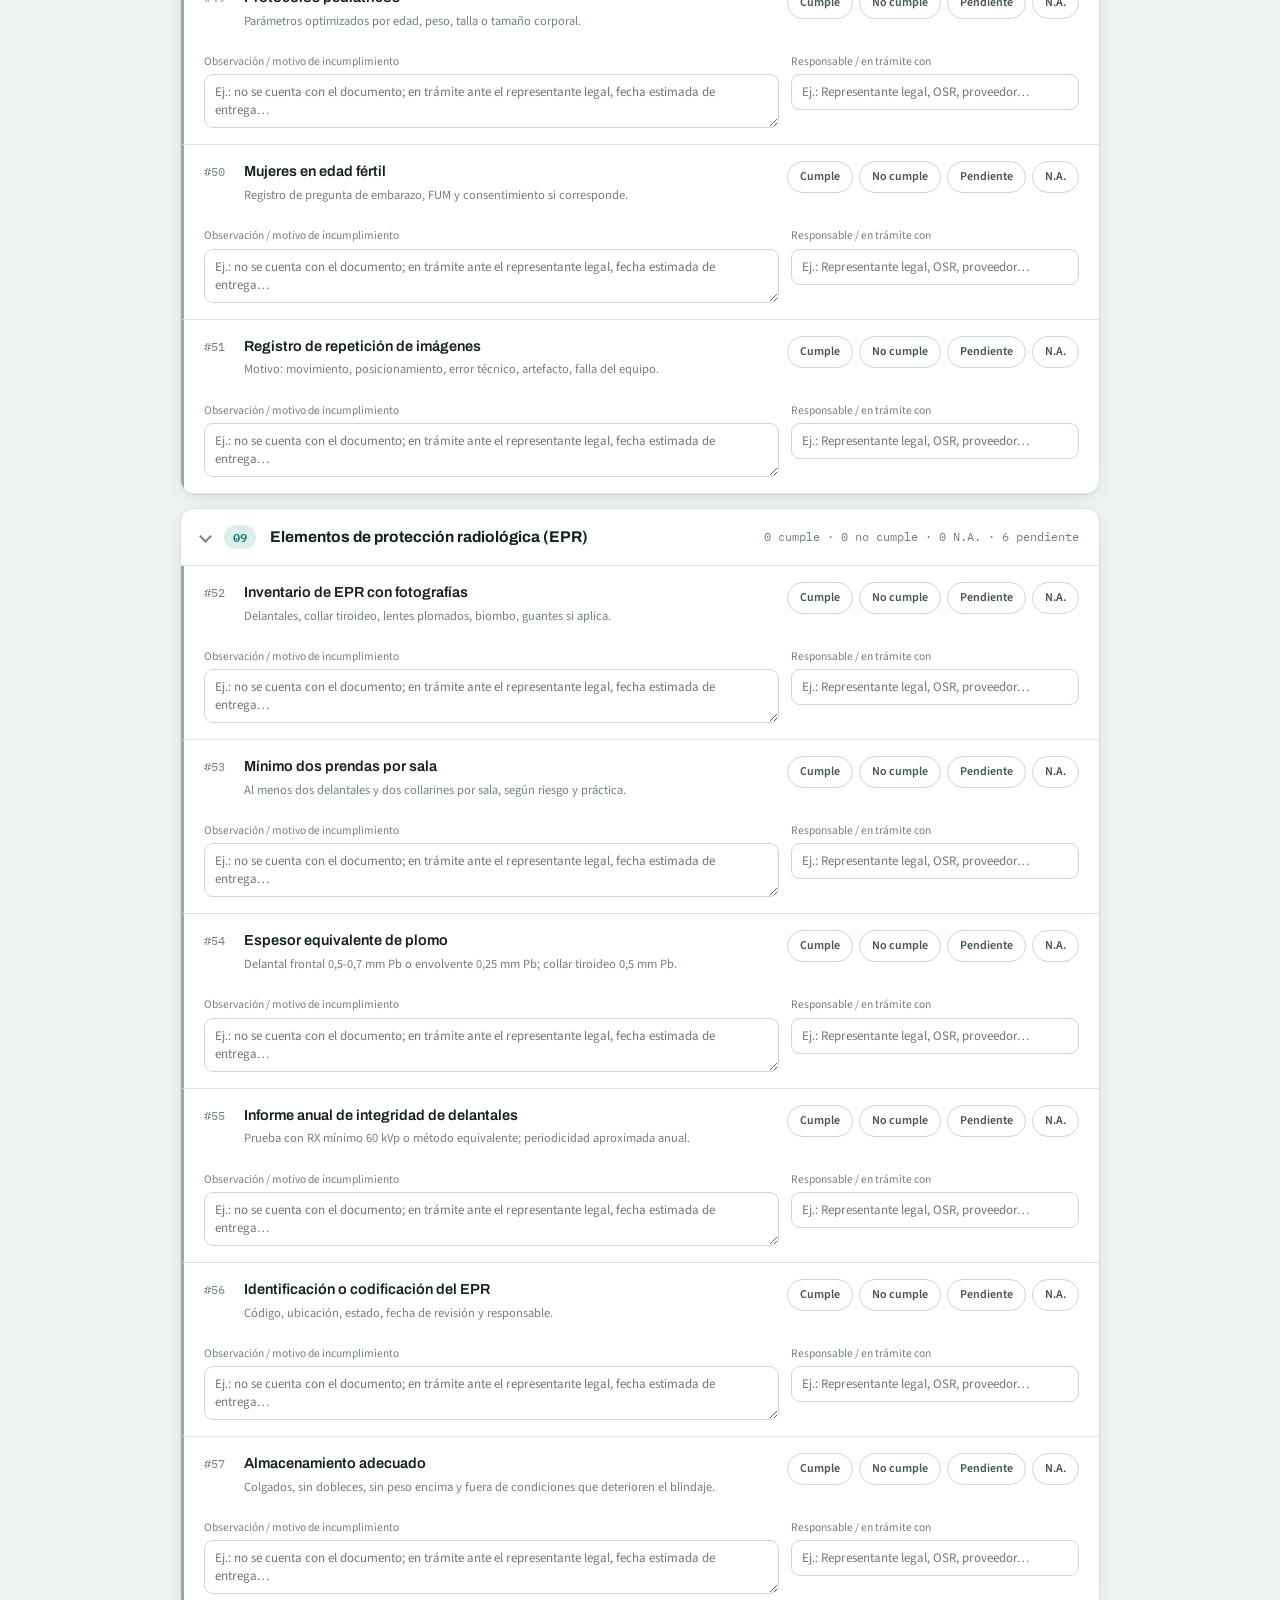
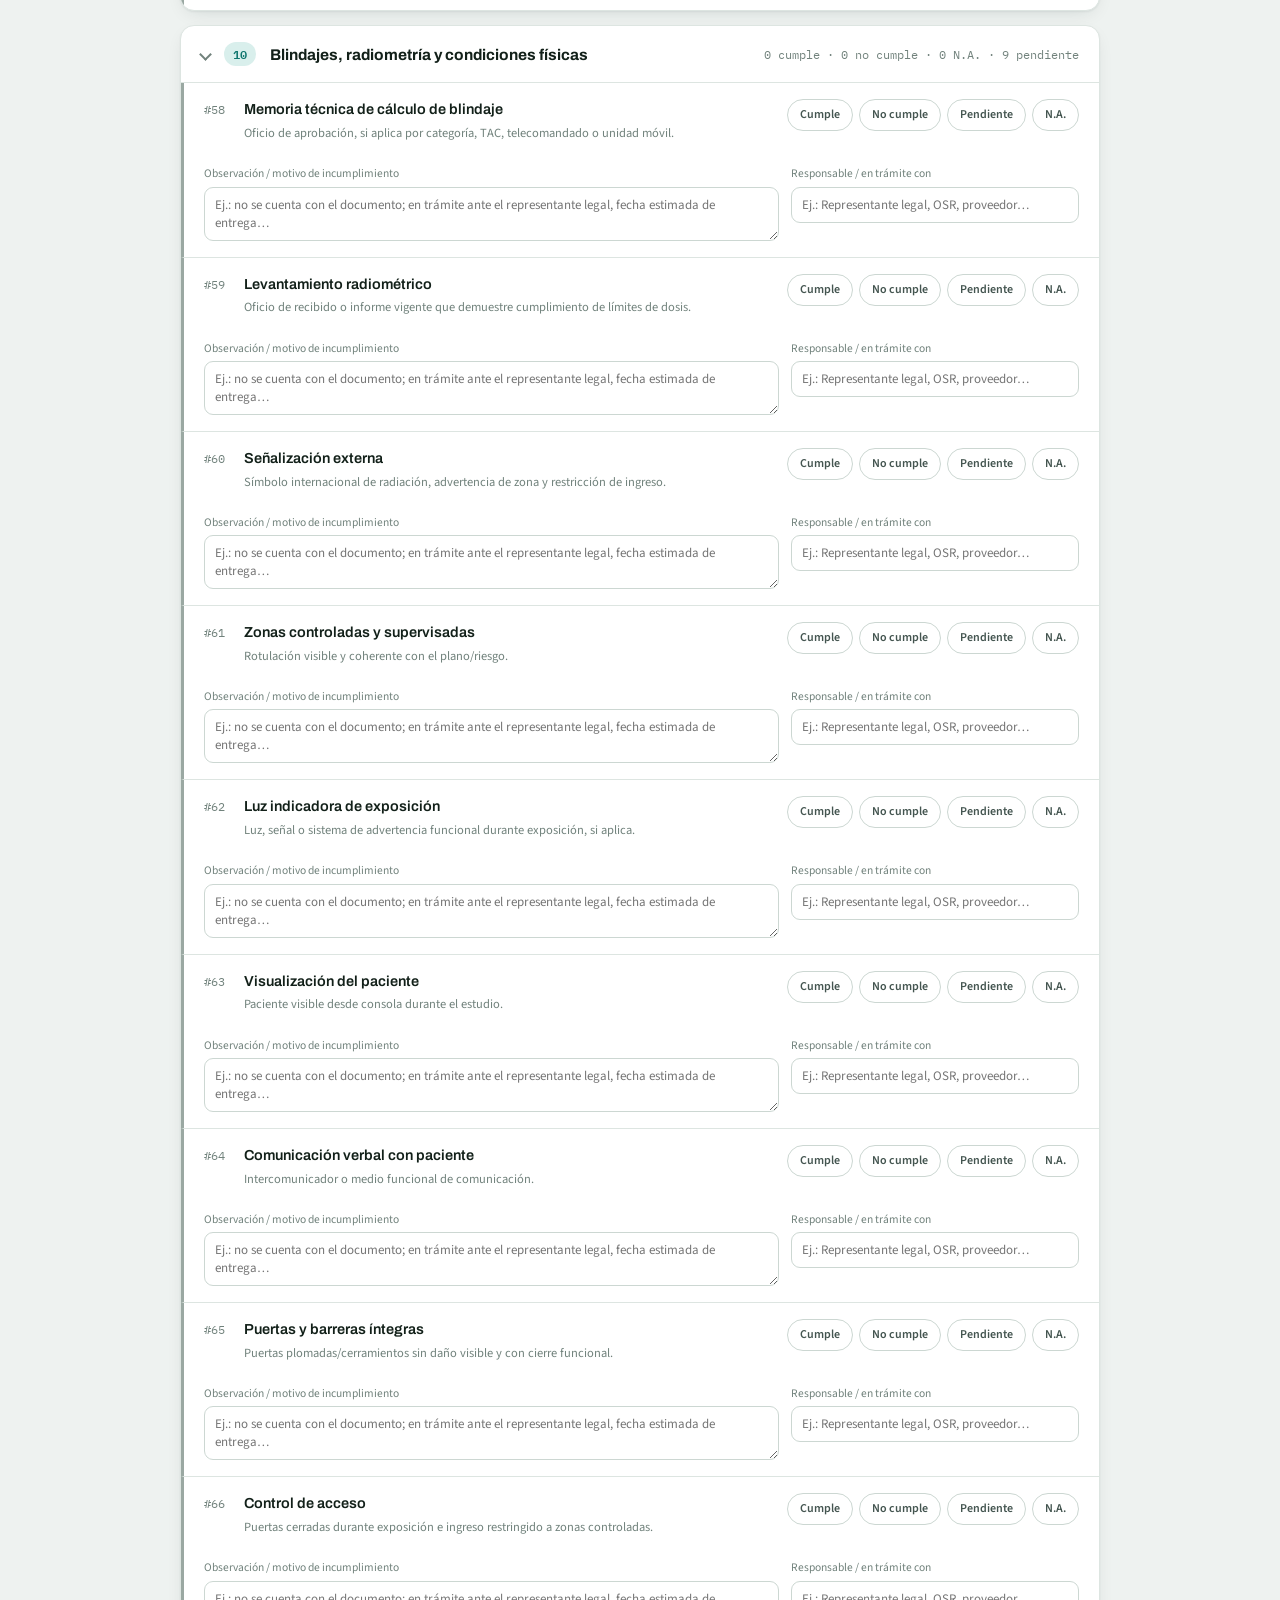
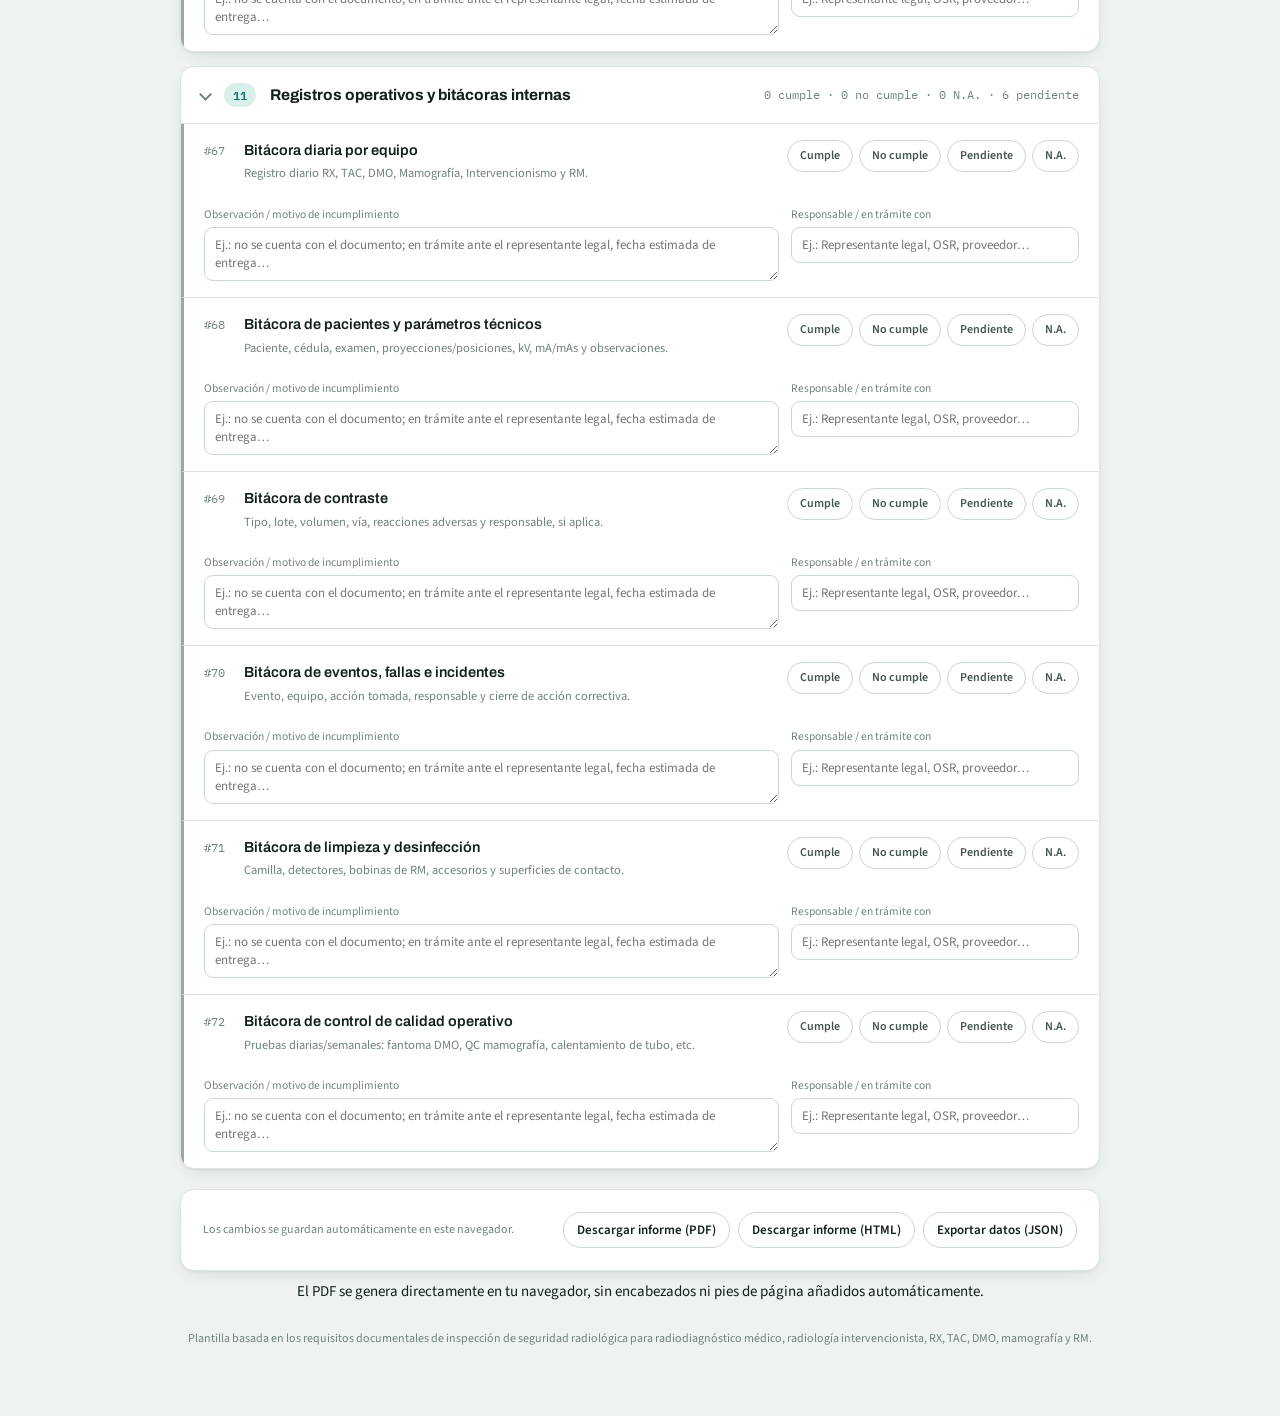
==== commit 254285ec: "Corrige el interlineado real del cuadro de nota (app y HTML) El ajuste anterior solo tocó el generad" ====
--- a/plantilla-auditoria-radiodiagnostico/index.html
+++ b/plantilla-auditoria-radiodiagnostico/index.html
@@ -181,7 +181,7 @@
   .sum-num{font-family:var(--font-mono); font-size:12px; color:var(--accent); font-weight:600; background:var(--accent-soft); border-radius:999px; padding:3px 9px; flex:none;}
   .sum-title{font-family:var(--font-display); font-size:15.5px; font-weight:700; flex:1;}
   .sum-meta{font-family:var(--font-mono); font-size:11.5px; color:var(--text-mute); white-space:nowrap;}
-  .section-note{margin:0 20px 14px; padding:10px 14px; background:var(--warn-bg); color:var(--warn); border-radius:var(--radius-sm); font-size:12.5px; border-left:3px solid var(--warn);}
+  .section-note{margin:0 20px 14px; padding:10px 14px; background:var(--warn-bg); color:var(--warn); border-radius:var(--radius-sm); font-size:12.5px; line-height:1.35; border-left:3px solid var(--warn);}
   .items{border-top:1px solid var(--border-soft);}
 
   .item{
@@ -824,6 +824,18 @@
 function(t){t.__bidiEngine__=t.prototype.__bidiEngine__=function(t){var r,n,i,a,o,s,c,u=e,l=[[0,3,0,1,0,0,0],[0,3,0,1,2,2,0],[0,3,0,17,2,0,1],[0,3,5,5,4,1,0],[0,3,21,21,4,0,1],[0,3,5,5,4,2,0]],h=[[2,0,1,1,0,1,0],[2,0,1,1,0,2,0],[2,0,2,1,3,2,0],[2,0,2,33,3,1,1]],f={L:0,R:1,EN:2,AN:3,N:4,B:5,S:6},d={0:0,5:1,6:2,7:3,32:4,251:5,254:6,255:7},p=["(",")","(","<",">","<","[","]","[","{","}","{","«","»","«","‹","›","‹","⁅","⁆","⁅","⁽","⁾","⁽","₍","₎","₍","≤","≥","≤","〈","〉","〈","﹙","﹚","﹙","﹛","﹜","﹛","﹝","﹞","﹝","﹤","﹥","﹤"],g=new RegExp(/^([1-4|9]|1[0-9]|2[0-9]|3[0168]|4[04589]|5[012]|7[78]|159|16[0-9]|17[0-2]|21[569]|22[03489]|250)$/),m=!1,v=0;this.__bidiEngine__={};var b=function(t){var e=t.charCodeAt(),r=e>>8,n=d[r];return void 0!==n?u[256*n+(255&e)]:252===r||253===r?"AL":g.test(r)?"L":8===r?"R":"N"},y=function(t){for(var e,r=0;r<t.length;r++){if("L"===(e=b(t.charAt(r))))return!1;if("R"===e)return!0}return!1},w=function(t,e,o,s){var c,u,l,h,f=e[s];switch(f){case"L":case"R":m=!1;break;case"N":case"AN":break;case"EN":m&&(f="AN");break;case"AL":m=!0,f="R";break;case"WS":f="N";break;case"CS":s<1||s+1>=e.length||"EN"!==(c=o[s-1])&&"AN"!==c||"EN"!==(u=e[s+1])&&"AN"!==u?f="N":m&&(u="AN"),f=u===c?u:"N";break;case"ES":f="EN"===(c=s>0?o[s-1]:"B")&&s+1<e.length&&"EN"===e[s+1]?"EN":"N";break;case"ET":if(s>0&&"EN"===o[s-1]){f="EN";break}if(m){f="N";break}for(l=s+1,h=e.length;l<h&&"ET"===e[l];)l++;f=l<h&&"EN"===e[l]?"EN":"N";break;case"NSM":if(i&&!a){for(h=e.length,l=s+1;l<h&&"NSM"===e[l];)l++;if(l<h){var d=t[s],p=d>=1425&&d<=2303||64286===d;if(c=e[l],p&&("R"===c||"AL"===c)){f="R";break}}}f=s<1||"B"===(c=e[s-1])?"N":o[s-1];break;case"B":m=!1,r=!0,f=v;break;case"S":n=!0,f="N";break;case"LRE":case"RLE":case"LRO":case"RLO":case"PDF":m=!1;break;case"BN":f="N"}return f},N=function(t,e,r){var n=t.split("");return r&&L(n,r,{hiLevel:v}),n.reverse(),e&&e.reverse(),n.join("")},L=function(t,e,i){var a,o,s,c,u,d=-1,p=t.length,g=0,y=[],N=v?h:l,L=[];for(m=!1,r=!1,n=!1,o=0;o<p;o++)L[o]=b(t[o]);for(s=0;s<p;s++){if(u=g,y[s]=w(t,L,y,s),a=240&(g=N[u][f[y[s]]]),g&=15,e[s]=c=N[g][5],a>0)if(16===a){for(o=d;o<s;o++)e[o]=1;d=-1}else d=-1;if(N[g][6])-1===d&&(d=s);else if(d>-1){for(o=d;o<s;o++)e[o]=c;d=-1}"B"===L[s]&&(e[s]=0),i.hiLevel|=c}n&&function(t,e,r){for(var n=0;n<r;n++)if("S"===t[n]){e[n]=v;for(var i=n-1;i>=0&&"WS"===t[i];i--)e[i]=v}}(L,e,p)},A=function(t,e,n,i,a){if(!(a.hiLevel<t)){if(1===t&&1===v&&!r)return e.reverse(),void(n&&n.reverse());for(var o,s,c,u,l=e.length,h=0;h<l;){if(i[h]>=t){for(c=h+1;c<l&&i[c]>=t;)c++;for(u=h,s=c-1;u<s;u++,s--)o=e[u],e[u]=e[s],e[s]=o,n&&(o=n[u],n[u]=n[s],n[s]=o);h=c}h++}}},x=function(t,e,r){var n=t.split(""),i={hiLevel:v};return r||(r=[]),L(n,r,i),function(t,e,r){if(0!==r.hiLevel&&c)for(var n,i=0;i<t.length;i++)1===e[i]&&(n=p.indexOf(t[i]))>=0&&(t[i]=p[n+1])}(n,r,i),A(2,n,e,r,i),A(1,n,e,r,i),n.join("")};return this.__bidiEngine__.doBidiReorder=function(t,e,r){if(function(t,e){if(e)for(var r=0;r<t.length;r++)e[r]=r;void 0===a&&(a=y(t)),void 0===s&&(s=y(t))}(t,e),i||!o||s)if(i&&o&&a^s)v=a?1:0,t=N(t,e,r);else if(!i&&o&&s)v=a?1:0,t=x(t,e,r),t=N(t,e);else if(!i||a||o||s){if(i&&!o&&a^s)t=N(t,e),a?(v=0,t=x(t,e,r)):(v=1,t=x(t,e,r),t=N(t,e));else if(i&&a&&!o&&s)v=1,t=x(t,e,r),t=N(t,e);else if(!i&&!o&&a^s){var n=c;a?(v=1,t=x(t,e,r),v=0,c=!1,t=x(t,e,r),c=n):(v=0,t=x(t,e,r),t=N(t,e),v=1,c=!1,t=x(t,e,r),c=n,t=N(t,e))}}else v=0,t=x(t,e,r);else v=a?1:0,t=x(t,e,r);return t},this.__bidiEngine__.setOptions=function(t){t&&(i=t.isInputVisual,o=t.isOutputVisual,a=t.isInputRtl,s=t.isOutputRtl,c=t.isSymmetricSwapping)},this.__bidiEngine__.setOptions(t),this.__bidiEngine__};var e=["BN","BN","BN","BN","BN","BN","BN","BN","BN","S","B","S","WS","B","BN","BN","BN","BN","BN","BN","BN","BN","BN","BN","BN","BN","BN","BN","B","B","B","S","WS","N","N","ET","ET","ET","N","N","N","N","N","ES","CS","ES","CS","CS","EN","EN","EN","EN","EN","EN","EN","EN","EN","EN","CS","N","N","N","N","N","N","L","L","L","L","L","L","L","L","L","L","L","L","L","L","L","L","L","L","L","L","L","L","L","L","L","L","N","N","N","N","N","N","L","L","L","L","L","L","L","L","L","L","L","L","L","L","L","L","L","L","L","L","L","L","L","L","L","L","N","N","N","N","BN","BN","BN","BN","BN","BN","B","BN","BN","BN","BN","BN","BN","BN","BN","BN","BN","BN","BN","BN","BN","BN","BN","BN","BN","BN","BN","BN","BN","BN","BN","BN","BN","CS","N","ET","ET","ET","ET","N","N","N","N","L","N","N","BN","N","N","ET","ET","EN","EN","N","L","N","N","N","EN","L","N","N","N","N","N","L","L","L","L","L","L","L","L","L","L","L","L","L","L","L","L","L","L","L","L","L","L","L","N","L","L","L","L","L","L","L","L","L","L","L","L","L","L","L","L","L","L","L","L","L","L","L","L","L","L","L","L","L","L","L","N","L","L","L","L","L","L","L","L","L","L","L","L","L","L","L","L","L","L","L","L","L","L","L","L","L","L","L","L","L","L","L","L","L","L","L","L","L","L","L","L","L","L","L","L","L","L","L","L","L","L","L","L","L","L","L","L","N","L","L","L","L","L","L","L","L","L","L","L","L","L","L","L","L","L","L","L","L","L","L","L","L","L","L","L","L","L","L","L","L","L","L","L","L","L","L","N","N","L","L","L","L","L","L","L","N","L","L","L","L","L","L","L","L","L","L","L","L","L","L","L","L","L","L","L","L","L","L","L","L","L","L","L","L","L","L","L","L","L","L","L","L","L","L","L","N","L","N","N","N","N","N","ET","N","NSM","NSM","NSM","NSM","NSM","NSM","NSM","NSM","NSM","NSM","NSM","NSM","NSM","NSM","NSM","NSM","NSM","NSM","NSM","NSM","NSM","NSM","NSM","NSM","NSM","NSM","NSM","NSM","NSM","NSM","NSM","NSM","NSM","NSM","NSM","NSM","NSM","NSM","NSM","NSM","NSM","NSM","NSM","NSM","NSM","R","NSM","R","NSM","NSM","R","NSM","NSM","R","NSM","N","N","N","N","N","N","N","N","R","R","R","R","R","R","R","R","R","R","R","R","R","R","R","R","R","R","R","R","R","R","R","R","R","R","R","N","N","N","N","N","R","R","R","R","R","N","N","N","N","N","N","N","N","N","N","N","AN","AN","AN","AN","AN","AN","N","N","AL","ET","ET","AL","CS","AL","N","N","NSM","NSM","NSM","NSM","NSM","NSM","NSM","NSM","NSM","NSM","NSM","AL","AL","N","AL","AL","AL","AL","AL","AL","AL","AL","AL","AL","AL","AL","AL","AL","AL","AL","AL","AL","AL","AL","AL","AL","AL","AL","AL","AL","AL","AL","AL","AL","AL","AL","AL","AL","AL","AL","AL","AL","AL","AL","AL","AL","AL","AL","AL","NSM","NSM","NSM","NSM","NSM","NSM","NSM","NSM","NSM","NSM","NSM","NSM","NSM","NSM","NSM","NSM","NSM","NSM","NSM","NSM","NSM","AN","AN","AN","AN","AN","AN","AN","AN","AN","AN","ET","AN","AN","AL","AL","AL","NSM","AL","AL","AL","AL","AL","AL","AL","AL","AL","AL","AL","AL","AL","AL","AL","AL","AL","AL","AL","AL","AL","AL","AL","AL","AL","AL","AL","AL","AL","AL","AL","AL","AL","AL","AL","AL","AL","AL","AL","AL","AL","AL","AL","AL","AL","AL","AL","AL","AL","AL","AL","AL","AL","AL","AL","AL","AL","AL","AL","AL","AL","AL","AL","AL","AL","AL","AL","AL","AL","AL","AL","AL","AL","AL","AL","AL","AL","AL","AL","AL","AL","AL","AL","AL","AL","AL","AL","AL","AL","AL","AL","AL","AL","AL","AL","AL","AL","AL","AL","AL","AL","NSM","NSM","NSM","NSM","NSM","NSM","NSM","AN","N","NSM","NSM","NSM","NSM","NSM","NSM","AL","AL","NSM","NSM","N","NSM","NSM","NSM","NSM","AL","AL","EN","EN","EN","EN","EN","EN","EN","EN","EN","EN","AL","AL","AL","AL","AL","AL","AL","AL","AL","AL","AL","AL","AL","AL","AL","AL","AL","AL","AL","AL","N","AL","AL","NSM","AL","AL","AL","AL","AL","AL","AL","AL","AL","AL","AL","AL","AL","AL","AL","AL","AL","AL","AL","AL","AL","AL","AL","AL","AL","AL","AL","AL","AL","AL","NSM","NSM","NSM","NSM","NSM","NSM","NSM","NSM","NSM","NSM","NSM","NSM","NSM","NSM","NSM","NSM","NSM","NSM","NSM","NSM","NSM","NSM","NSM","NSM","NSM","NSM","NSM","N","N","AL","AL","AL","AL","AL","AL","AL","AL","AL","AL","AL","AL","AL","AL","AL","AL","AL","AL","AL","AL","AL","AL","AL","AL","AL","AL","AL","AL","AL","AL","AL","AL","AL","AL","AL","AL","AL","AL","AL","AL","AL","AL","AL","AL","AL","AL","AL","AL","AL","AL","AL","AL","AL","AL","AL","AL","AL","AL","AL","AL","AL","AL","AL","AL","AL","AL","AL","AL","AL","AL","AL","AL","AL","AL","AL","AL","AL","AL","AL","AL","AL","AL","AL","AL","AL","AL","AL","AL","AL","NSM","NSM","NSM","NSM","NSM","NSM","NSM","NSM","NSM","NSM","NSM","AL","N","N","N","N","N","N","N","N","N","N","N","N","N","N","R","R","R","R","R","R","R","R","R","R","R","R","R","R","R","R","R","R","R","R","R","R","R","R","R","R","R","R","R","R","R","R","R","R","R","R","R","R","R","R","R","R","R","NSM","NSM","NSM","NSM","NSM","NSM","NSM","NSM","NSM","R","R","N","N","N","N","R","N","N","N","N","N","WS","WS","WS","WS","WS","WS","WS","WS","WS","WS","WS","BN","BN","BN","L","R","N","N","N","N","N","N","N","N","N","N","N","N","N","N","N","N","N","N","N","N","N","N","N","N","WS","B","LRE","RLE","PDF","LRO","RLO","CS","ET","ET","ET","ET","ET","N","N","N","N","N","N","N","N","N","N","N","N","N","N","N","CS","N","N","N","N","N","N","N","N","N","N","N","N","N","N","N","N","N","N","N","N","N","N","N","N","N","N","WS","BN","BN","BN","BN","BN","N","LRI","RLI","FSI","PDI","BN","BN","BN","BN","BN","BN","EN","L","N","N","EN","EN","EN","EN","EN","EN","ES","ES","N","N","N","L","EN","EN","EN","EN","EN","EN","EN","EN","EN","EN","ES","ES","N","N","N","N","L","L","L","L","L","L","L","L","L","L","L","L","L","N","N","N","ET","ET","ET","ET","ET","ET","ET","ET","ET","ET","ET","ET","ET","ET","ET","ET","ET","ET","ET","ET","ET","ET","ET","ET","ET","ET","ET","ET","ET","ET","ET","N","N","N","N","N","N","N","N","N","N","N","N","N","N","N","N","N","NSM","NSM","NSM","NSM","NSM","NSM","NSM","NSM","NSM","NSM","NSM","NSM","NSM","NSM","NSM","NSM","NSM","NSM","NSM","NSM","NSM","NSM","NSM","NSM","NSM","NSM","NSM","NSM","NSM","NSM","NSM","NSM","NSM","N","N","N","N","N","N","N","N","N","N","N","N","N","N","N","L","L","L","L","L","L","L","N","N","N","N","N","N","N","N","N","N","N","N","L","L","L","L","L","N","N","N","N","N","R","NSM","R","R","R","R","R","R","R","R","R","R","ES","R","R","R","R","R","R","R","R","R","R","R","R","R","N","R","R","R","R","R","N","R","N","R","R","N","R","R","N","R","R","R","R","R","R","R","R","R","R","AL","AL","AL","AL","AL","AL","AL","AL","AL","AL","AL","AL","AL","AL","AL","AL","AL","AL","AL","AL","AL","AL","AL","AL","AL","AL","AL","AL","AL","AL","AL","AL","AL","AL","AL","AL","AL","AL","AL","AL","AL","AL","AL","AL","AL","AL","AL","AL","AL","AL","AL","AL","AL","AL","AL","AL","AL","AL","AL","AL","AL","AL","AL","AL","AL","AL","AL","AL","AL","AL","AL","AL","AL","AL","AL","AL","AL","AL","AL","AL","AL","AL","AL","AL","AL","AL","AL","AL","AL","AL","AL","AL","AL","AL","AL","AL","AL","AL","AL","AL","AL","AL","AL","AL","AL","AL","AL","AL","AL","AL","AL","AL","AL","AL","N","N","N","N","N","N","N","N","N","N","N","N","N","N","N","N","N","AL","AL","AL","AL","AL","AL","AL","AL","AL","AL","AL","AL","AL","AL","AL","AL","AL","AL","AL","AL","AL","AL","AL","AL","AL","AL","AL","AL","AL","AL","AL","AL","AL","AL","AL","AL","AL","AL","AL","AL","AL","AL","AL","AL","AL","NSM","NSM","NSM","NSM","NSM","NSM","NSM","NSM","NSM","NSM","NSM","NSM","NSM","NSM","NSM","NSM","N","N","N","N","N","N","N","N","N","N","N","N","N","N","N","N","NSM","NSM","NSM","NSM","NSM","NSM","NSM","NSM","NSM","NSM","NSM","NSM","NSM","NSM","NSM","NSM","N","N","N","N","N","N","N","N","N","N","N","N","N","N","N","N","N","N","N","N","N","N","N","N","N","N","N","N","N","N","N","N","CS","N","CS","N","N","CS","N","N","N","N","N","N","N","N","N","ET","N","N","ES","ES","N","N","N","N","N","ET","ET","N","N","N","N","N","AL","AL","AL","AL","AL","N","AL","AL","AL","AL","AL","AL","AL","AL","AL","AL","AL","AL","AL","AL","AL","AL","AL","AL","AL","AL","AL","AL","AL","AL","AL","AL","AL","AL","AL","AL","AL","AL","AL","AL","AL","AL","AL","AL","AL","AL","AL","AL","AL","AL","AL","AL","AL","AL","AL","AL","AL","AL","AL","AL","AL","AL","AL","AL","AL","AL","AL","AL","AL","AL","AL","AL","AL","AL","AL","AL","AL","AL","AL","AL","AL","AL","AL","AL","AL","AL","AL","AL","AL","AL","AL","AL","AL","AL","AL","AL","AL","AL","AL","AL","AL","AL","AL","AL","AL","AL","AL","AL","AL","AL","AL","AL","AL","AL","AL","AL","AL","AL","AL","AL","AL","AL","AL","AL","AL","AL","AL","AL","AL","AL","AL","AL","AL","AL","AL","AL","AL","AL","AL","AL","AL","N","N","BN","N","N","N","ET","ET","ET","N","N","N","N","N","ES","CS","ES","CS","CS","EN","EN","EN","EN","EN","EN","EN","EN","EN","EN","CS","N","N","N","N","N","N","L","L","L","L","L","L","L","L","L","L","L","L","L","L","L","L","L","L","L","L","L","L","L","L","L","L","N","N","N","N","N","N","L","L","L","L","L","L","L","L","L","L","L","L","L","L","L","L","L","L","L","L","L","L","L","L","L","L","N","N","N","N","N","N","N","N","N","N","N","L","L","L","L","L","L","L","L","L","L","L","L","L","L","L","L","L","L","L","L","L","L","L","L","L","L","L","L","L","L","L","L","L","L","L","L","L","L","L","L","L","L","L","L","L","L","L","L","L","L","L","L","L","L","L","L","L","L","L","L","L","L","L","L","L","L","L","L","L","L","L","L","L","L","L","L","L","L","L","L","L","L","L","L","L","L","L","L","L","N","N","N","L","L","L","L","L","L","N","N","L","L","L","L","L","L","N","N","L","L","L","L","L","L","N","N","L","L","L","N","N","N","ET","ET","N","N","N","ET","ET","N","N","N","N","N","N","N","N","N","N","N","N","N","N","N","N","N","N","N","N","N","N","N","N","N"],r=new t.__bidiEngine__({isInputVisual:!0});t.API.events.push(["postProcessText",function(t){var e=t.text,n=(t.x,t.y,t.options||{}),i=(t.mutex,n.lang,[]);if(n.isInputVisual="boolean"!=typeof n.isInputVisual||n.isInputVisual,r.setOptions(n),"[object Array]"===Object.prototype.toString.call(e)){var a=0;for(i=[],a=0;a<e.length;a+=1)"[object Array]"===Object.prototype.toString.call(e[a])?i.push([r.doBidiReorder(e[a][0]),e[a][1],e[a][2]]):i.push([r.doBidiReorder(e[a])]);t.text=i}else t.text=r.doBidiReorder(e);r.setOptions({isInputVisual:!0})}])}(M),M.API.TTFFont=function(){function t(t){var e;if(this.rawData=t,e=this.contents=new Ve(t),this.contents.pos=4,"ttcf"===e.readString(4))throw new Error("TTCF not supported.");e.pos=0,this.parse(),this.subset=new lr(this),this.registerTTF()}return t.open=function(e){return new t(e)},t.prototype.parse=function(){return this.directory=new Ge(this.contents),this.head=new Xe(this),this.name=new rr(this),this.cmap=new Ze(this),this.toUnicode={},this.hhea=new $e(this),this.maxp=new nr(this),this.hmtx=new ir(this),this.post=new tr(this),this.os2=new Qe(this),this.loca=new ur(this),this.glyf=new or(this),this.ascender=this.os2.exists&&this.os2.ascender||this.hhea.ascender,this.decender=this.os2.exists&&this.os2.decender||this.hhea.decender,this.lineGap=this.os2.exists&&this.os2.lineGap||this.hhea.lineGap,this.bbox=[this.head.xMin,this.head.yMin,this.head.xMax,this.head.yMax]},t.prototype.registerTTF=function(){var t,e,r,n,i;if(this.scaleFactor=1e3/this.head.unitsPerEm,this.bbox=function(){var e,r,n,i;for(i=[],e=0,r=(n=this.bbox).length;e<r;e++)t=n[e],i.push(Math.round(t*this.scaleFactor));return i}.call(this),this.stemV=0,this.post.exists?(r=255&(n=this.post.italic_angle),0!=(32768&(e=n>>16))&&(e=-(1+(65535^e))),this.italicAngle=+(e+"."+r)):this.italicAngle=0,this.ascender=Math.round(this.ascender*this.scaleFactor),this.decender=Math.round(this.decender*this.scaleFactor),this.lineGap=Math.round(this.lineGap*this.scaleFactor),this.capHeight=this.os2.exists&&this.os2.capHeight||this.ascender,this.xHeight=this.os2.exists&&this.os2.xHeight||0,this.familyClass=(this.os2.exists&&this.os2.familyClass||0)>>8,this.isSerif=1===(i=this.familyClass)||2===i||3===i||4===i||5===i||7===i,this.isScript=10===this.familyClass,this.flags=0,this.post.isFixedPitch&&(this.flags|=1),this.isSerif&&(this.flags|=2),this.isScript&&(this.flags|=8),0!==this.italicAngle&&(this.flags|=64),this.flags|=32,!this.cmap.unicode)throw new Error("No unicode cmap for font")},t.prototype.characterToGlyph=function(t){var e;return(null!=(e=this.cmap.unicode)?e.codeMap[t]:void 0)||0},t.prototype.widthOfGlyph=function(t){var e;return e=1e3/this.head.unitsPerEm,this.hmtx.forGlyph(t).advance*e},t.prototype.widthOfString=function(t,e,r){var n,i,a,o;for(a=0,i=0,o=(t=""+t).length;0<=o?i<o:i>o;i=0<=o?++i:--i)n=t.charCodeAt(i),a+=this.widthOfGlyph(this.characterToGlyph(n))+r*(1e3/e)||0;return a*(e/1e3)},t.prototype.lineHeight=function(t,e){var r;return null==e&&(e=!1),r=e?this.lineGap:0,(this.ascender+r-this.decender)/1e3*t},t}();var We,Ve=function(){function t(t){this.data=null!=t?t:[],this.pos=0,this.length=this.data.length}return t.prototype.readByte=function(){return this.data[this.pos++]},t.prototype.writeByte=function(t){return this.data[this.pos++]=t},t.prototype.readUInt32=function(){return 16777216*this.readByte()+(this.readByte()<<16)+(this.readByte()<<8)+this.readByte()},t.prototype.writeUInt32=function(t){return this.writeByte(t>>>24&255),this.writeByte(t>>16&255),this.writeByte(t>>8&255),this.writeByte(255&t)},t.prototype.readInt32=function(){var t;return(t=this.readUInt32())>=2147483648?t-4294967296:t},t.prototype.writeInt32=function(t){return t<0&&(t+=4294967296),this.writeUInt32(t)},t.prototype.readUInt16=function(){return this.readByte()<<8|this.readByte()},t.prototype.writeUInt16=function(t){return this.writeByte(t>>8&255),this.writeByte(255&t)},t.prototype.readInt16=function(){var t;return(t=this.readUInt16())>=32768?t-65536:t},t.prototype.writeInt16=function(t){return t<0&&(t+=65536),this.writeUInt16(t)},t.prototype.readString=function(t){var e,r;for(r=[],e=0;0<=t?e<t:e>t;e=0<=t?++e:--e)r[e]=String.fromCharCode(this.readByte());return r.join("")},t.prototype.writeString=function(t){var e,r,n;for(n=[],e=0,r=t.length;0<=r?e<r:e>r;e=0<=r?++e:--e)n.push(this.writeByte(t.charCodeAt(e)));return n},t.prototype.readShort=function(){return this.readInt16()},t.prototype.writeShort=function(t){return this.writeInt16(t)},t.prototype.readLongLong=function(){var t,e,r,n,i,a,o,s;return t=this.readByte(),e=this.readByte(),r=this.readByte(),n=this.readByte(),i=this.readByte(),a=this.readByte(),o=this.readByte(),s=this.readByte(),128&t?-1*(72057594037927940*(255^t)+281474976710656*(255^e)+1099511627776*(255^r)+4294967296*(255^n)+16777216*(255^i)+65536*(255^a)+256*(255^o)+(255^s)+1):72057594037927940*t+281474976710656*e+1099511627776*r+4294967296*n+16777216*i+65536*a+256*o+s},t.prototype.writeLongLong=function(t){var e,r;return e=Math.floor(t/4294967296),r=4294967295&t,this.writeByte(e>>24&255),this.writeByte(e>>16&255),this.writeByte(e>>8&255),this.writeByte(255&e),this.writeByte(r>>24&255),this.writeByte(r>>16&255),this.writeByte(r>>8&255),this.writeByte(255&r)},t.prototype.readInt=function(){return this.readInt32()},t.prototype.writeInt=function(t){return this.writeInt32(t)},t.prototype.read=function(t){var e,r;for(e=[],r=0;0<=t?r<t:r>t;r=0<=t?++r:--r)e.push(this.readByte());return e},t.prototype.write=function(t){var e,r,n,i;for(i=[],r=0,n=t.length;r<n;r++)e=t[r],i.push(this.writeByte(e));return i},t}(),Ge=function(){var t;function e(t){var e,r,n;for(this.scalarType=t.readInt(),this.tableCount=t.readShort(),this.searchRange=t.readShort(),this.entrySelector=t.readShort(),this.rangeShift=t.readShort(),this.tables={},r=0,n=this.tableCount;0<=n?r<n:r>n;r=0<=n?++r:--r)e={tag:t.readString(4),checksum:t.readInt(),offset:t.readInt(),length:t.readInt()},this.tables[e.tag]=e}return e.prototype.encode=function(e){var r,n,i,a,o,s,c,u,l,h,f,d,p;for(p in f=Object.keys(e).length,s=Math.log(2),l=16*Math.floor(Math.log(f)/s),a=Math.floor(l/s),u=16*f-l,(n=new Ve).writeInt(this.scalarType),n.writeShort(f),n.writeShort(l),n.writeShort(a),n.writeShort(u),i=16*f,c=n.pos+i,o=null,d=[],e)for(h=e[p],n.writeString(p),n.writeInt(t(h)),n.writeInt(c),n.writeInt(h.length),d=d.concat(h),"head"===p&&(o=c),c+=h.length;c%4;)d.push(0),c++;return n.write(d),r=2981146554-t(n.data),n.pos=o+8,n.writeUInt32(r),n.data},t=function(t){var e,r,n,i;for(t=ar.call(t);t.length%4;)t.push(0);for(n=new Ve(t),r=0,e=0,i=t.length;e<i;e=e+=4)r+=n.readUInt32();return 4294967295&r},e}(),Ye={}.hasOwnProperty,Je=function(t,e){for(var r in e)Ye.call(e,r)&&(t[r]=e[r]);function n(){this.constructor=t}return n.prototype=e.prototype,t.prototype=new n,t.__super__=e.prototype,t},Xe=function(t){function e(){return e.__super__.constructor.apply(this,arguments)}return Je(e,t),e.prototype.tag="head",e.prototype.parse=function(t){return t.pos=this.offset,this.version=t.readInt(),this.revision=t.readInt(),this.checkSumAdjustment=t.readInt(),this.magicNumber=t.readInt(),this.flags=t.readShort(),this.unitsPerEm=t.readShort(),this.created=t.readLongLong(),this.modified=t.readLongLong(),this.xMin=t.readShort(),this.yMin=t.readShort(),this.xMax=t.readShort(),this.yMax=t.readShort(),this.macStyle=t.readShort(),this.lowestRecPPEM=t.readShort(),this.fontDirectionHint=t.readShort(),this.indexToLocFormat=t.readShort(),this.glyphDataFormat=t.readShort()},e.prototype.encode=function(t){var e;return(e=new Ve).writeInt(this.version),e.writeInt(this.revision),e.writeInt(this.checkSumAdjustment),e.writeInt(this.magicNumber),e.writeShort(this.flags),e.writeShort(this.unitsPerEm),e.writeLongLong(this.created),e.writeLongLong(this.modified),e.writeShort(this.xMin),e.writeShort(this.yMin),e.writeShort(this.xMax),e.writeShort(this.yMax),e.writeShort(this.macStyle),e.writeShort(this.lowestRecPPEM),e.writeShort(this.fontDirectionHint),e.writeShort(t),e.writeShort(this.glyphDataFormat),e.data},e}(We=function(){function t(t){var e;this.file=t,e=this.file.directory.tables[this.tag],this.exists=!!e,e&&(this.offset=e.offset,this.length=e.length,this.parse(this.file.contents))}return t.prototype.parse=function(){},t.prototype.encode=function(){},t.prototype.raw=function(){return this.exists?(this.file.contents.pos=this.offset,this.file.contents.read(this.length)):null},t}()),Ke=function(){function t(t,e){var r,n,i,a,o,s,c,u,l,h,f,d,p,g,m,v,b;switch(this.platformID=t.readUInt16(),this.encodingID=t.readShort(),this.offset=e+t.readInt(),l=t.pos,t.pos=this.offset,this.format=t.readUInt16(),this.length=t.readUInt16(),this.language=t.readUInt16(),this.isUnicode=3===this.platformID&&1===this.encodingID&&4===this.format||0===this.platformID&&4===this.format,this.codeMap={},this.format){case 0:for(s=0;s<256;++s)this.codeMap[s]=t.readByte();break;case 4:for(f=t.readUInt16(),h=f/2,t.pos+=6,i=function(){var e,r;for(r=[],s=e=0;0<=h?e<h:e>h;s=0<=h?++e:--e)r.push(t.readUInt16());return r}(),t.pos+=2,p=function(){var e,r;for(r=[],s=e=0;0<=h?e<h:e>h;s=0<=h?++e:--e)r.push(t.readUInt16());return r}(),c=function(){var e,r;for(r=[],s=e=0;0<=h?e<h:e>h;s=0<=h?++e:--e)r.push(t.readUInt16());return r}(),u=function(){var e,r;for(r=[],s=e=0;0<=h?e<h:e>h;s=0<=h?++e:--e)r.push(t.readUInt16());return r}(),n=(this.length-t.pos+this.offset)/2,o=function(){var e,r;for(r=[],s=e=0;0<=n?e<n:e>n;s=0<=n?++e:--e)r.push(t.readUInt16());return r}(),s=m=0,b=i.length;m<b;s=++m)for(g=i[s],r=v=d=p[s];d<=g?v<=g:v>=g;r=d<=g?++v:--v)0===u[s]?a=r+c[s]:0!==(a=o[u[s]/2+(r-d)-(h-s)]||0)&&(a+=c[s]),this.codeMap[r]=65535&a}t.pos=l}return t.encode=function(t,e){var r,n,i,a,o,s,c,u,l,h,f,d,p,g,m,v,b,y,w,N,L,A,x,S,_,P,k,F,I,C,j,O,B,M,E,q,D,R,T,U,z,H,W,V,G,Y;switch(F=new Ve,a=Object.keys(t).sort((function(t,e){return t-e})),e){case"macroman":for(p=0,g=function(){var t=[];for(d=0;d<256;++d)t.push(0);return t}(),v={0:0},i={},I=0,B=a.length;I<B;I++)null==v[W=t[n=a[I]]]&&(v[W]=++p),i[n]={old:t[n],new:v[t[n]]},g[n]=v[t[n]];return F.writeUInt16(1),F.writeUInt16(0),F.writeUInt32(12),F.writeUInt16(0),F.writeUInt16(262),F.writeUInt16(0),F.write(g),{charMap:i,subtable:F.data,maxGlyphID:p+1};case"unicode":for(P=[],l=[],b=0,v={},r={},m=c=null,C=0,M=a.length;C<M;C++)null==v[w=t[n=a[C]]]&&(v[w]=++b),r[n]={old:w,new:v[w]},o=v[w]-n,null!=m&&o===c||(m&&l.push(m),P.push(n),c=o),m=n;for(m&&l.push(m),l.push(65535),P.push(65535),S=2*(x=P.length),A=2*Math.pow(Math.log(x)/Math.LN2,2),h=Math.log(A/2)/Math.LN2,L=2*x-A,s=[],N=[],f=[],d=j=0,E=P.length;j<E;d=++j){if(_=P[d],u=l[d],65535===_){s.push(0),N.push(0);break}if(_-(k=r[_].new)>=32768)for(s.push(0),N.push(2*(f.length+x-d)),n=O=_;_<=u?O<=u:O>=u;n=_<=u?++O:--O)f.push(r[n].new);else s.push(k-_),N.push(0)}for(F.writeUInt16(3),F.writeUInt16(1),F.writeUInt32(12),F.writeUInt16(4),F.writeUInt16(16+8*x+2*f.length),F.writeUInt16(0),F.writeUInt16(S),F.writeUInt16(A),F.writeUInt16(h),F.writeUInt16(L),z=0,q=l.length;z<q;z++)n=l[z],F.writeUInt16(n);for(F.writeUInt16(0),H=0,D=P.length;H<D;H++)n=P[H],F.writeUInt16(n);for(V=0,R=s.length;V<R;V++)o=s[V],F.writeUInt16(o);for(G=0,T=N.length;G<T;G++)y=N[G],F.writeUInt16(y);for(Y=0,U=f.length;Y<U;Y++)p=f[Y],F.writeUInt16(p);return{charMap:r,subtable:F.data,maxGlyphID:b+1}}},t}(),Ze=function(t){function e(){return e.__super__.constructor.apply(this,arguments)}return Je(e,t),e.prototype.tag="cmap",e.prototype.parse=function(t){var e,r,n;for(t.pos=this.offset,this.version=t.readUInt16(),n=t.readUInt16(),this.tables=[],this.unicode=null,r=0;0<=n?r<n:r>n;r=0<=n?++r:--r)e=new Ke(t,this.offset),this.tables.push(e),e.isUnicode&&null==this.unicode&&(this.unicode=e);return!0},e.encode=function(t,e){var r,n;return null==e&&(e="macroman"),r=Ke.encode(t,e),(n=new Ve).writeUInt16(0),n.writeUInt16(1),r.table=n.data.concat(r.subtable),r},e}(We),$e=function(t){function e(){return e.__super__.constructor.apply(this,arguments)}return Je(e,t),e.prototype.tag="hhea",e.prototype.parse=function(t){return t.pos=this.offset,this.version=t.readInt(),this.ascender=t.readShort(),this.decender=t.readShort(),this.lineGap=t.readShort(),this.advanceWidthMax=t.readShort(),this.minLeftSideBearing=t.readShort(),this.minRightSideBearing=t.readShort(),this.xMaxExtent=t.readShort(),this.caretSlopeRise=t.readShort(),this.caretSlopeRun=t.readShort(),this.caretOffset=t.readShort(),t.pos+=8,this.metricDataFormat=t.readShort(),this.numberOfMetrics=t.readUInt16()},e}(We),Qe=function(t){function e(){return e.__super__.constructor.apply(this,arguments)}return Je(e,t),e.prototype.tag="OS/2",e.prototype.parse=function(t){if(t.pos=this.offset,this.version=t.readUInt16(),this.averageCharWidth=t.readShort(),this.weightClass=t.readUInt16(),this.widthClass=t.readUInt16(),this.type=t.readShort(),this.ySubscriptXSize=t.readShort(),this.ySubscriptYSize=t.readShort(),this.ySubscriptXOffset=t.readShort(),this.ySubscriptYOffset=t.readShort(),this.ySuperscriptXSize=t.readShort(),this.ySuperscriptYSize=t.readShort(),this.ySuperscriptXOffset=t.readShort(),this.ySuperscriptYOffset=t.readShort(),this.yStrikeoutSize=t.readShort(),this.yStrikeoutPosition=t.readShort(),this.familyClass=t.readShort(),this.panose=function(){var e,r;for(r=[],e=0;e<10;++e)r.push(t.readByte());return r}(),this.charRange=function(){var e,r;for(r=[],e=0;e<4;++e)r.push(t.readInt());return r}(),this.vendorID=t.readString(4),this.selection=t.readShort(),this.firstCharIndex=t.readShort(),this.lastCharIndex=t.readShort(),this.version>0&&(this.ascent=t.readShort(),this.descent=t.readShort(),this.lineGap=t.readShort(),this.winAscent=t.readShort(),this.winDescent=t.readShort(),this.codePageRange=function(){var e,r;for(r=[],e=0;e<2;e=++e)r.push(t.readInt());return r}(),this.version>1))return this.xHeight=t.readShort(),this.capHeight=t.readShort(),this.defaultChar=t.readShort(),this.breakChar=t.readShort(),this.maxContext=t.readShort()},e}(We),tr=function(t){function e(){return e.__super__.constructor.apply(this,arguments)}return Je(e,t),e.prototype.tag="post",e.prototype.parse=function(t){var e,r,n;switch(t.pos=this.offset,this.format=t.readInt(),this.italicAngle=t.readInt(),this.underlinePosition=t.readShort(),this.underlineThickness=t.readShort(),this.isFixedPitch=t.readInt(),this.minMemType42=t.readInt(),this.maxMemType42=t.readInt(),this.minMemType1=t.readInt(),this.maxMemType1=t.readInt(),this.format){case 65536:break;case 131072:var i;for(r=t.readUInt16(),this.glyphNameIndex=[],i=0;0<=r?i<r:i>r;i=0<=r?++i:--i)this.glyphNameIndex.push(t.readUInt16());for(this.names=[],n=[];t.pos<this.offset+this.length;)e=t.readByte(),n.push(this.names.push(t.readString(e)));return n;case 151552:return r=t.readUInt16(),this.offsets=t.read(r);case 196608:break;case 262144:return this.map=function(){var e,r,n;for(n=[],i=e=0,r=this.file.maxp.numGlyphs;0<=r?e<r:e>r;i=0<=r?++e:--e)n.push(t.readUInt32());return n}.call(this)}},e}(We),er=function(t,e){this.raw=t,this.length=t.length,this.platformID=e.platformID,this.encodingID=e.encodingID,this.languageID=e.languageID},rr=function(t){function e(){return e.__super__.constructor.apply(this,arguments)}return Je(e,t),e.prototype.tag="name",e.prototype.parse=function(t){var e,r,n,i,a,o,s,c,u,l,h;for(t.pos=this.offset,t.readShort(),e=t.readShort(),o=t.readShort(),r=[],i=0;0<=e?i<e:i>e;i=0<=e?++i:--i)r.push({platformID:t.readShort(),encodingID:t.readShort(),languageID:t.readShort(),nameID:t.readShort(),length:t.readShort(),offset:this.offset+o+t.readShort()});for(s={},i=u=0,l=r.length;u<l;i=++u)n=r[i],t.pos=n.offset,c=t.readString(n.length),a=new er(c,n),null==s[h=n.nameID]&&(s[h]=[]),s[n.nameID].push(a);this.strings=s,this.copyright=s[0],this.fontFamily=s[1],this.fontSubfamily=s[2],this.uniqueSubfamily=s[3],this.fontName=s[4],this.version=s[5];try{this.postscriptName=s[6][0].raw.replace(/[\x00-\x19\x80-\xff]/g,"")}catch(t){this.postscriptName=s[4][0].raw.replace(/[\x00-\x19\x80-\xff]/g,"")}return this.trademark=s[7],this.manufacturer=s[8],this.designer=s[9],this.description=s[10],this.vendorUrl=s[11],this.designerUrl=s[12],this.license=s[13],this.licenseUrl=s[14],this.preferredFamily=s[15],this.preferredSubfamily=s[17],this.compatibleFull=s[18],this.sampleText=s[19]},e}(We),nr=function(t){function e(){return e.__super__.constructor.apply(this,arguments)}return Je(e,t),e.prototype.tag="maxp",e.prototype.parse=function(t){return t.pos=this.offset,this.version=t.readInt(),this.numGlyphs=t.readUInt16(),this.maxPoints=t.readUInt16(),this.maxContours=t.readUInt16(),this.maxCompositePoints=t.readUInt16(),this.maxComponentContours=t.readUInt16(),this.maxZones=t.readUInt16(),this.maxTwilightPoints=t.readUInt16(),this.maxStorage=t.readUInt16(),this.maxFunctionDefs=t.readUInt16(),this.maxInstructionDefs=t.readUInt16(),this.maxStackElements=t.readUInt16(),this.maxSizeOfInstructions=t.readUInt16(),this.maxComponentElements=t.readUInt16(),this.maxComponentDepth=t.readUInt16()},e}(We),ir=function(t){function e(){return e.__super__.constructor.apply(this,arguments)}return Je(e,t),e.prototype.tag="hmtx",e.prototype.parse=function(t){var e,r,n,i,a,o,s;for(t.pos=this.offset,this.metrics=[],e=0,o=this.file.hhea.numberOfMetrics;0<=o?e<o:e>o;e=0<=o?++e:--e)this.metrics.push({advance:t.readUInt16(),lsb:t.readInt16()});for(n=this.file.maxp.numGlyphs-this.file.hhea.numberOfMetrics,this.leftSideBearings=function(){var r,i;for(i=[],e=r=0;0<=n?r<n:r>n;e=0<=n?++r:--r)i.push(t.readInt16());return i}(),this.widths=function(){var t,e,r,n;for(n=[],t=0,e=(r=this.metrics).length;t<e;t++)i=r[t],n.push(i.advance);return n}.call(this),r=this.widths[this.widths.length-1],s=[],e=a=0;0<=n?a<n:a>n;e=0<=n?++a:--a)s.push(this.widths.push(r));return s},e.prototype.forGlyph=function(t){return t in this.metrics?this.metrics[t]:{advance:this.metrics[this.metrics.length-1].advance,lsb:this.leftSideBearings[t-this.metrics.length]}},e}(We),ar=[].slice,or=function(t){function e(){return e.__super__.constructor.apply(this,arguments)}return Je(e,t),e.prototype.tag="glyf",e.prototype.parse=function(){return this.cache={}},e.prototype.glyphFor=function(t){var e,r,n,i,a,o,s,c,u,l;return t in this.cache?this.cache[t]:(i=this.file.loca,e=this.file.contents,r=i.indexOf(t),0===(n=i.lengthOf(t))?this.cache[t]=null:(e.pos=this.offset+r,a=(o=new Ve(e.read(n))).readShort(),c=o.readShort(),l=o.readShort(),s=o.readShort(),u=o.readShort(),this.cache[t]=-1===a?new cr(o,c,l,s,u):new sr(o,a,c,l,s,u),this.cache[t]))},e.prototype.encode=function(t,e,r){var n,i,a,o,s;for(a=[],i=[],o=0,s=e.length;o<s;o++)n=t[e[o]],i.push(a.length),n&&(a=a.concat(n.encode(r)));return i.push(a.length),{table:a,offsets:i}},e}(We),sr=function(){function t(t,e,r,n,i,a){this.raw=t,this.numberOfContours=e,this.xMin=r,this.yMin=n,this.xMax=i,this.yMax=a,this.compound=!1}return t.prototype.encode=function(){return this.raw.data},t}(),cr=function(){function t(t,e,r,n,i){var a,o;for(this.raw=t,this.xMin=e,this.yMin=r,this.xMax=n,this.yMax=i,this.compound=!0,this.glyphIDs=[],this.glyphOffsets=[],a=this.raw;o=a.readShort(),this.glyphOffsets.push(a.pos),this.glyphIDs.push(a.readUInt16()),32&o;)a.pos+=1&o?4:2,128&o?a.pos+=8:64&o?a.pos+=4:8&o&&(a.pos+=2)}return 1,8,32,64,128,t.prototype.encode=function(){var t,e,r;for(e=new Ve(ar.call(this.raw.data)),t=0,r=this.glyphIDs.length;t<r;++t)e.pos=this.glyphOffsets[t];return e.data},t}(),ur=function(t){function e(){return e.__super__.constructor.apply(this,arguments)}return Je(e,t),e.prototype.tag="loca",e.prototype.parse=function(t){var e,r;return t.pos=this.offset,e=this.file.head.indexToLocFormat,this.offsets=0===e?function(){var e,n;for(n=[],r=0,e=this.length;r<e;r+=2)n.push(2*t.readUInt16());return n}.call(this):function(){var e,n;for(n=[],r=0,e=this.length;r<e;r+=4)n.push(t.readUInt32());return n}.call(this)},e.prototype.indexOf=function(t){return this.offsets[t]},e.prototype.lengthOf=function(t){return this.offsets[t+1]-this.offsets[t]},e.prototype.encode=function(t,e){for(var r=new Uint32Array(this.offsets.length),n=0,i=0,a=0;a<r.length;++a)if(r[a]=n,i<e.length&&e[i]==a){++i,r[a]=n;var o=this.offsets[a],s=this.offsets[a+1]-o;s>0&&(n+=s)}for(var c=new Array(4*r.length),u=0;u<r.length;++u)c[4*u+3]=255&r[u],c[4*u+2]=(65280&r[u])>>8,c[4*u+1]=(16711680&r[u])>>16,c[4*u]=(4278190080&r[u])>>24;return c},e}(We),lr=function(){function t(t){this.font=t,this.subset={},this.unicodes={},this.next=33}return t.prototype.generateCmap=function(){var t,e,r,n,i;for(e in n=this.font.cmap.tables[0].codeMap,t={},i=this.subset)r=i[e],t[e]=n[r];return t},t.prototype.glyphsFor=function(t){var e,r,n,i,a,o,s;for(n={},a=0,o=t.length;a<o;a++)n[i=t[a]]=this.font.glyf.glyphFor(i);for(i in e=[],n)(null!=(r=n[i])?r.compound:void 0)&&e.push.apply(e,r.glyphIDs);if(e.length>0)for(i in s=this.glyphsFor(e))r=s[i],n[i]=r;return n},t.prototype.encode=function(t,e){var r,n,i,a,o,s,c,u,l,h,f,d,p,g,m;for(n in r=Ze.encode(this.generateCmap(),"unicode"),a=this.glyphsFor(t),f={0:0},m=r.charMap)f[(s=m[n]).old]=s.new;for(d in h=r.maxGlyphID,a)d in f||(f[d]=h++);return u=function(t){var e,r;for(e in r={},t)r[t[e]]=e;return r}(f),l=Object.keys(u).sort((function(t,e){return t-e})),p=function(){var t,e,r;for(r=[],t=0,e=l.length;t<e;t++)o=l[t],r.push(u[o]);return r}(),i=this.font.glyf.encode(a,p,f),c=this.font.loca.encode(i.offsets,p),g={cmap:this.font.cmap.raw(),glyf:i.table,loca:c,hmtx:this.font.hmtx.raw(),hhea:this.font.hhea.raw(),maxp:this.font.maxp.raw(),post:this.font.post.raw(),name:this.font.name.raw(),head:this.font.head.encode(e)},this.font.os2.exists&&(g["OS/2"]=this.font.os2.raw()),this.font.directory.encode(g)},t}();M.API.PDFObject=function(){var t;function e(){}return t=function(t,e){return(Array(e+1).join("0")+t).slice(-e)},e.convert=function(r){var n,i,a,o;if(Array.isArray(r))return"["+function(){var t,i,a;for(a=[],t=0,i=r.length;t<i;t++)n=r[t],a.push(e.convert(n));return a}().join(" ")+"]";if("string"==typeof r)return"/"+r;if(null!=r?r.isString:void 0)return"("+r+")";if(r instanceof Date)return"(D:"+t(r.getUTCFullYear(),4)+t(r.getUTCMonth(),2)+t(r.getUTCDate(),2)+t(r.getUTCHours(),2)+t(r.getUTCMinutes(),2)+t(r.getUTCSeconds(),2)+"Z)";if("[object Object]"==={}.toString.call(r)){for(i in a=["<<"],r)o=r[i],a.push("/"+i+" "+e.convert(o));return a.push(">>"),a.join("\n")}return""+r},e}(),t.AcroForm=xt,t.AcroFormAppearance=Lt,t.AcroFormButton=gt,t.AcroFormCheckBox=yt,t.AcroFormChoiceField=ht,t.AcroFormComboBox=dt,t.AcroFormEditBox=pt,t.AcroFormListBox=ft,t.AcroFormPasswordField=Nt,t.AcroFormPushButton=mt,t.AcroFormRadioButton=vt,t.AcroFormTextField=wt,t.GState=C,t.ShadingPattern=O,t.TilingPattern=B,t.default=M,t.jsPDF=M,Object.defineProperty(t,"__esModule",{value:!0})}));
 //# sourceMappingURL=jspdf.umd.min.js.map
 
+</script>
+
+<!-- Archivo, Source Sans 3 and IBM Plex Mono (SIL Open Font License), subsetted
+     to Latin and embedded so the generated PDF uses the same type system as
+     this page instead of a generic PDF-viewer default. -->
+<script>
+window.__PDF_FONTS__ = {
+  archivoBold: "AAEAAAAQAQAABAAAR0RFRgjyCWYAAAEMAAAAZEdQT1M6RMfOAAABcAAAHOJHU1VCqYu31QAAHlQAAAU+T1MvMmPR/[base64]//[base64]//[base64]/[base64]/[base64]/8AAAAAAAAAAAAAAAAP/uAAD/8AAAAAD/5gAAAAD/9gAAAAAAAAAA/+QAAAAA//YAAAAAAAAAAAAAAAAAAP/0AAAAAAAA/+4AAAAAAAAAAAAAAAAAAAAAAAAAAAAAAAAAAAAAAAAAAAAAAAAAAAAAAAAAAP/sAAAAAAAAAAAAAAAAAAAAAAAAAAAAAAAAAAAAAP/0AAAAAAAAAAD/5AAAAAAAAP/w//QAAAAA//EAAAAA/+oAAP+uAAD/2gAAAAD/rAAAAAAAAAAA/7AAAAAAAAAAAAAAAAAAAAAAAAAAAAAAAAAAAP+aAAAAAAAA/+b/9v/lAAAAAAAAAAD/8QAAAAAAAAAAAAAAAAAAAAAAAAAAAAAAAAAAAAAAAAAAAAAAAAAAAAAAAAAAAAAAAAAAAAAAAAAAAAAAAAAAAAAAAAAAAAAAAAAAAAAAAAAAAAAAAAAAAAAAAAAAAAAAAAAAAAAAAAAAAAAAAAAAAAAAAAAAAAAAAAAAAAD/7AAAAAAAAAAAAAAAAAAAAAAAAAAAAAAAAAAAAAAAAAAAAAAAAAAAAAAAAAAAAAAAAAAAAAAAAAAAAAAAAAAAAAAAAAAAAAAAAAAAAAAAAAAAAAAAAAAAAAAAAAAAAAAAAAAAAAAAAP/0AAAAAAAAAAD/+wAAAAAAAAAAAAAAAP/7AAAAAAAAAAAAAAAAAAAAAAAAAAAAAAAAAAAAAAAAAAAAAAAA/5EAAAAA//YAAAAAAAAAAAAAAAAAAAAAAAAAAAAAAAAAAAAAAAAAAAAAAAAAAAAAAAAAAAAAAAAAAP9yAAD/zAAAAAAAAAAAAAAAAAAAAAAAKAAAAAAAAAAAAAAAHgAoACgAAAAAABQAKAAAACgAKAAo/87/4gAAAAAAAAAAAAD//AAAAAAAAAAAAAAAAP/0AAD/+QAAAAD/7AAAAAD//AAAAAAAAAAAAAAAAAAAAAAAAAAAAAAAAAAAAAAAAAAAAAAAAAAA//UAAAAAAAD/mv/u/7b/rv+aAAD/wgAA/8z/cgAA/9T/7P/A/6L/7P+m/9YAAP+8AAAAAAAA/zj/fv/O/8wAAAAAAAD/4gAAAAAAAAAAAAAAAAAA/+L/wgAAAAD/7AAAAAAAAP/sAAAAAAAAAAAAAAAAAAAAAAAAAAAAAAAAAAAAAAAAAAAAAAAAAAAAAAAAAAAAAAAAAAAAAAAAAAAAAAAAAAAAAAAAAAAAAAAAAAAAAAAAAAAAAAAAAAAAAAAAAAAAAAAAAAD/+wAAAAAAAAAAAAAAAAAAAAAAAAAAAAAAAAAAAAAAAAAAAAAAAAAAAAAAAAAAAAAAAAAAAAAAAAAAAAAAAAAAAAAAAAAAAAAAAAAAAAAAAP/UAAAAAAAAAAAAAAAAAAAAAAAAAAAAAAAAAAAAAAAAAAAAAAAAAAAAAAAAAAAAAAAAAAAAAAAAAAAAAAAAAAD/zP/w/9b/2v/MAAD/7gAA/+z/zP/sAAAAAAAA/9YAAAAAAAAAAP/iAAAAAAAA/3H/pAAA//YAAAAAAAAAAAAAAAAAAAAAAAAAAAAA/+z/4v/sAAAAAAAAAAAAAAAAAAAAAAAAAAAAAAAAAAAAAAAAAAAAAAAAAAAAAP/+AAAAAAAAAAAAAAAAAAAAAAAAAAAAAAAAAAAAAAAAAAAAAAAAAAD/6P/9AAAAAP/2AAAAAAAAAAAAAAAAAAD/qAAAAAAAAAAAAAD/7AAAAAAAAAAAAAAAAAAAAAAAAAAAAAAAAAAAAAAAAAAAAAAAAAAAAAAAAAAA/+wAAAAAAAAAAP/iAAAAAAAA/90AAAAA/9j/u/+AAAD/qAAAAAD/ogAAAAD/7AAA/6YAAAAAAAD/7P9qAAAAAAAAAAD/pv/aAAAAAP+cAAAAAAAA/0f/7P/YAAD/9P/8//QAAP/0//cAAAAA//YAAP/sAAD/9wAAAAD/7gAAAAAAAAAAAAAAAAAAAAD/4gAAAAAAAAAAAAD/9wAAAAAAAAAAAAAAAAAA/+wAAP/2AAD/sP/m/7r/rP+wAAD/ugAA/+QAAP/sAAAAAAAA/7AAAAAA/9j/7P/kAAAAAAAA/87/kAAA/+wAAAAAAAD/zgAAAAAAAAAAAAAAAAAA/+z/5P/kAAD/9gAAAAAAAP/2AAAAAAAAAAAAAAAAAAAAAAAAAAAAAAAAAAAAAAAAAAAAAAAA/5AAAAAAAAAAAAAAAAAAAAAAAAAAAAAAAAAAAAAAAAAAAAAAAAAAAAAAAAAAAAAAAAAAAAAAAAAAAAAAAAAAAAAAAAAAAAAAAAAAAAAAAAAAAAAAAAAAAAAAAAAAAAAAAAAAAAAAAAAAAAAAAAAAAAAAAAAAAAAAAAD/9AAAAAD/zv/0AAAAAAAAAAAAAP/lAAAAAAAAAAD/7gAAAAD/4gAAAAAAAAAA/6b/ugAAAAAAAAAAAAAAAAAAAAAAAAAAAAAAAAAA/9sAAAAAAAAAAAAAAAAAAAAAAAAAAAAAAAAAKAAAAAAAAAAAAAAAAAAAAAAAAAAAAAAAAAAAAAAAAAAAAAAAAAAAAAAAAAAAAAAAAAAAAAAAAAAAAAAAAAAAAAD/2P/I/9j/zv/YAAAAAAAA/8b/uv++AAD/vgAAAAD/4gAAAAD/9gAA/+IAAAAAAAD/1v+wAAAAAAAAAAD/igAAAAAAAP/uAAAAAAAA/+wAAP/GAAD/+wAAAAAAAP/7AAAAAAAAAAD/9gAAAAAAAAAAAAAAAAAAAAAAAAAAAAoAAAAc/9gAAAAA//YAAAAAAAAAAAAAAAAAAAAKAAAAAAAAAAAAAAAAAAD/3gAAAAAAAP/oAAAAAAAA/+7/zAAAAAAAAAAA/+IAAAAAAAAAAP/uAAAAAAAAAAAAAP/IAAAAAAAAAAD/wgAAAAAAAAAAAAAAAAAAAAD/3P/uAAAAAAAAAAAAAAAAAAAAAAAAAAAAAP/wAAD/9gAAAAAAAAAAAAAAAAAAAAAAAAAAAAAAAAAAAAAAAAAAAAAAAAAAAAAAAAAAAAAAAAAA//YAAAAAAAD/4AAAAAD/yf/gAAAAAAAAAAD/7P/gAAAAAAAAAAAAAAAAAAD/2gAAAAAAAAAA/8T/rgAA//gAAAAAAAAAAAAAAAAAAAAAAAAAAAAA/+AAAAAAAAAAAAAAAAAAAAAAAAAAAAAAAAAAAP/OAAAAAAAAAAAAAAAAAAAAAAAAAAAAAAAAAAAAAAAAAAAAAAAAAAAAAAAAAAAAAAAAAAAAAAAA/[base64]/iAAAAAAAAAAD/zgAAAAAAAAAAAAAAAAAAAAAAAAAAAAAAAAAAAAAAAAAAAAAAAAAAAAAAAAAA/[base64]/vAAAAAAAAAAAAAAAAAAD/9AAAAAD/mgAAAAAAAAAAAAAAAAAAAAAAAAAAAAAAAAAAAAAAAAAAAAAAAAAA/87/nAAAAAAAAAAA//YAAAAAAAAAAAAAAAAAAAAAAAAAAAAAAAAAAP/LAAAAHgAAAAAAAAAA/9gAAP+mAAD/zv/YAAD/7AAA/9gAAAAAAAAAAAAAAAAAAAAAAAAAAAAAAAAAAAAAAAAAAAAAAAAAAAAAAAAAAAAAAAAAAAAAAAAAAAAAAAAAAAAAAAD/2AAAAAAAAAAAAAAAAAAAAAAAAAAAAAAAAP/2/4gAAAAAAAAAAAAAAAD/[base64]/8P/u/+z/5v/wAAAAAAAA/9j/zv/iAAD/7AAA//D/7AAA/9T/7P/sAAAAAAAAAAAAAP/OAAAAAAAAAAD/7AAAAAAAAAAAAAAAAAAAAAD/2P/YAAD/5AAAAAAAAP/mAAAAAAAAAAD/4gAAAAAAAAAAAAAAAAAAAAAAAAAAAAAAAAAAAAAAAAAAAAAAAAAAAAAAAAAAAAAAAAAAAAAAAAAAAAAAAAAAAAIAEgABABUAAAAdAB4AFQAiADoAFwA9AD0AMABFAEYAMQBKAFAAMwBcAFwAOgBhAGoAOwBsAG0ARQBvAG8ARwB1AHsASAB/AIAATwCHAJAAUQC/[base64]/[base64]/wD/[base64]/rABI/6wASf+sAEr/rABL/6wATP+sAE3/rABO/6wAT/+sAGH/rABi/6wAY/+sAGT/rABl/6wAZv+sAGf/rABo/6wAa/+sAG3/rAB//6wAGwAKAAAADQAAAA4AAAAPAAAAEAAAABEAAAASAAAAEwAAABQAAAAWAAAAFwAAABgAAAAZAAAAGgAAABsAAAAdAAAAHgAAAB8AAAAgAAAAIQAAACoAAAArAAAALQAAADj/zgA5/84BAwAAAQQAAAAlAAH/mgAC/5oAA/+aAAT/mgAF/5oABv+aAAf/mgAI/5oACf+aAEf/xABI/8QASf/EAEr/xABL/8QATP/EAE3/xABO/8QAT//EAFH/tABe/+wAX//sAGD/7ABh/8QAYv/EAGP/xABk/8QAZf/EAGb/xABn/8QAaP/EAGn/7ABr/8QAbP/sAG3/xAB7/98Af//EAPX/7AADALb/zgC3/84Auv/OAAoAAf+lAAL/pQAD/6UABP+lAAX/pQAG/6UAB/+lAAj/pQAJ/6UAHP+cAA0AAQAUAAIAFAADABQABAAUAAUAFAAGABQABwAUAAgAFAAJABQAOP/YADn/2ACO/+wAzP/sAAEAHP/sABwAC//sAAz/7AAV/+wAIv/sACP/7AAk/+wAJf/sACb/7AAn/+wAKP/sACn/7AAs/+wAL//sADX/7AA2/+wAOP/sADn/7AA9/+wAUP/sAHX/9gB2//YAef/2AHr/9gCA/+wAgf/sAIL/7ACD/+wAhP/sAAIAyP/2AMr/9gABARMAHgABAMgABgACANcAFADe/+wABQC9ABQAyAAcAMoAHADXABQBEwAUAAQAw//YANT/4gDe/84BAP/iAAIA1P/iAQD/4gABAMP/2AABAN7/zgAGAL3/zgDDAB4A1P90ANX/nADX/5wBAP74AAQAwwAeANT/xADe/9IBAP/sAAEA3v/kAAUAvf/iAMMAHgDU/6UA1f+lAQD/kgAAAAEAAAAKAMQBZAACREZMVACgbGF0bgAOAHwABENBVCAAZEdVQSAATFBMSyAANFRSSyAAHAAA//8ACQAAAAIAAwAEAAgACQAKAAwACwAA//8ACQAAAAIAAwAEAAcACQAKAAwACwAA//8ACQAAAAIAAwAEAAYACQAKAAwACwAA//8ACQAAAAIAAwAEAAUACQAKAAwACwAA//8ACAABAAIAAwAEAAkACgAMAAsABAAAAAD//[base64]/2AAIAAQCRAJoAAAABAAAAAQAIAAEAPv/2AAYAAAACACYACgADAAEAEgABAC4AAAABAAAAEwACAAEAmwCkAAAAAwABABwAAQASAAAAAQAAABIAAgABAKUArgAAAAEAAQCyAAEAAAABAAgAAQAG/+8AAQABAMMAAQAAAAEACAABABQAFAABAAAAAQAIAAEABgAeAAIAAQCHAJAAAAABAAAAAQAIAAEAJAAGAAEAAAABAAgAAQAWAAcABgAAAAEACAABAAgAAQAOAAEAAQC/[base64]/[base64]/wECATEBUwK8AsYC2gLcAwEDBAMJAyMgCSAUIBogHiAiICYgMyA6IEQgrCEiIZEhkyISIhX+////AAAADQAgADAAOgCgAQIBMQFSArwCxgLaAtwDAAMDAwgDIyAJIBMgGCAcICIgJiAyIDkgRCCsISIhkSGTIhIiFf7///8A1AAAAFcAAAAA/wH/IwAA/kn+Tv47/[base64]/[base64]//AA8ABQBMAAACQAK8AAMABgAJAAwADwAAMxEhESUhJwc3JwERByc3IUwB9P5cAVSqyKqqAZCqHqr+rAK8/UQy/9L///4CAf7/Lf8AAgAGAAACzgKuAAcAFAAAMwEzASMnIQc3MycuAycjDgIHBgEIuAEIoTH+1TFc1T0ECwwLBQYFEBAFAq79UoeH/6kLHyYlDxMzLw8AAAMABgAAAs4DaAAHABQAGQAAMwEzASMnIQc3MycuAycjDgIHAzczFwcGAQi4AQihMf7VMVzVPQQLDAsFBgUQEAUQU5QCeAKu/VKHh/+pCx8mJQ8TMy8PATuFBIEAAwAGAAACzgNoAAcAFAAmAAAzATMBIychBzczJy4DJyMOAgcTIi4BNTMeAjMyPgE3MxQOAQYBCLgBCKEx/tUxXNU9BAsMCwUGBRAQBTE5SCFVAhAiGRoiEgFUIkcCrv1Sh4f/qQsfJiUPEzMvDwE6KT4fChgQEBgKHz4pAAMABgAAAs4DaAAHABQAHAAAMwEzASMnIQc3MycuAycjDgIHAzczFyMnFwcGAQi4AQihMf7VMVzVPQQLDAsFBgUQEAWCcIdweFg5WQKu/VKHh/+pCx8mJQ8TMy8PATuFhWYBZQAEAAYAAALOA2gABwAUABgAHAAAMwEzASMnIQc3MycuAycjDgIHAzUzFTM1MxUGAQi4AQihMf7VMVzVPQQLDAsFBgUQEAVxdll2Aq79UoeH/6kLHyYlDxMzLw8BS3V1dXUAAAAAAwAGAAACzgNoAAcAFAAZAAAzATMBIychBzczJy4DJyMOAgcTIyc3MwYBCLgBCKEx/tUxXNU9BAsMCwUGBRAQBXxydwGUAq79UoeH/6kLHyYlDxMzLw8BO4EEAAAEAAYAAALOA6MABwAUACAALAAAMwEzASMnIQc3MycuAycjDgIHEyImNTQ2MzIWFRQGJzI2NTQmIyIGFRQWBgEIuAEIoTH+1TFc1T0ECwwLBQYFEBAFMS49PS4vPT0vFBkZFBMZGQKu/VKHh/+pCx8mJQ8TMy8PATE5LCw5OSwsOTsXExIYGBMSFwAAAAMABgAAAs4DbAAHABQALAAAMwEzASMnIQc3MycuAycjDgIHAzQ+ATMyHgEzMjY3MxQOASMiLgEjIgYHBgEIuAEIoTH+1TFc1T0ECwwLBQYFEBAFghcuIxwwLhgPEwNHFy4jGzEtGA8TAwKu/VKHh/+pCx8mJQ8TMy8PAUkhOCISEhAUIDgjEhMSEwAAAv/8AAADtwKuAA8AHQAAIwEhFSEXIRUhFyEVISchBzczAy4DJyMOAwcEAUYCb/50KQE0/[base64]//[base64]/toCrkqXdnWYSnsaM00zHjNNMxsAAQBMAAACdgKuAAsAADMRIRUhFSEVIRUhFUwCJP5yAWD+oAGUAq56mXmnewACAEwAAAJ2A2gACwAQAAAzESEVIRUhFSEVIRUBNzMXB0wCJP5yAWD+oAGU/qlUlAF3Aq56mXmnewLjhQSBAAAAAgBMAAACdgNoAAsAEwAAMxEhFSEVIRUhFSEVATczFyMnFwdMAiT+cgFg/qABlP43cIhveFc4WAKuepl5p3sC44WFZgFlAAAAAwBMAAACdgNoAAsADwATAAAzESEVIRUhFSEVIRUBNTMVMzUzFUwCJP5yAWD+oAGU/kh3WHYCrnqZead7AvN1dXV1AAACAEwAAAJ2A2gACwAQAAAzESEVIRUhFSEVIRUDIyc3M0wCJP5yAWD+oAGUy3F4AZUCrnqZead7AuOBBAABAEwAAAJGAq4ACQAAMxEhFSEVIRUhEUwB+v6bAT/+wQKueqp5/u8AAQAz//[base64]/VIBIP7gAAAAAQBMAAAA4QKuAAMAADMRMxFMlQKu/VIAAgBMAAABPgNoAAMACAAAMxEzEQM3MxcHTJWMU5UBdwKu/VIC44UEgQAAAAAC/+MAAAFKA2gAAwALAAAzETMRAzczFyMnFwdMlf5wiG94WDlZAq79UgLjhYVmAWUAAAAAA//0AAABOQNoAAMABwALAAAzETMRAzUzFTM1MxVMle12WXYCrv1SAvN1dXV1AAAAAv/4AAAA4QNoAAMACAAAMxEzGQEjJzczTJVydwGVAq79UgLjgQQAAAEAIf/0AhICrgATAAAFIi4BPQEzFRQWMzI2NREzERQOAQEaT287kjMzMTKWOm8ML15IHx8uLUE9AcL+PlNvNgABAEwAAALCAq4ACwAAMxEzEQEzCQEjAwcVTJUBJLj++gELssBvAq7+yAE4/[base64]/uYKFgUFAq7+jgcZGAcRIQ0Bcv1SAXsOIgkPHQ3+hQACAEwAAAKmA2wAGAAwAAAzETMBHgIXMzwBNREzESMBLgEnIxwBFREDND4BMzIeATMyNjczFA4BIyIuASMiBgdMiQEUBhIQAwWNif7mChYFBRMXLiMbMC8YDxMCRxYuJBoxLhgOFAICrv6OBxkYBxEhDQFy/VIBew4iCQ8dDf6FAvEhOCISEhAUIDgjEhMSEwACAC3/9ALsAroADwAlAAAFIi4BNTQ+ATMyHgEVFA4BJzI+Aj0BNC4CIyIOAh0BFB4CAYxtnlRUnm1vnVRUnW8xSjIaGjJKMTBKMhkZMkoMTp53eZ1NTZ15d55Oehw4UTQfNVI3HBw3UjUfNFE4HAAAAwAt//QC7ANoAA8AJQAqAAAFIi4BNTQ+ATMyHgEVFA4BJzI+Aj0BNC4CIyIOAh0BFB4CAzczFwcBjG2eVFSebW+dVFSdbzFKMhoaMkoxMEoyGRkyShFTlQF4DE6ed3mdTU2deXeeTnocOFE0HzVSNxwcN1I1HzRROBwCdYUEgQADAC3/9ALsA2gADwAlAC0AAAUiLgE1ND4BMzIeARUUDgEnMj4CPQE0LgIjIg4CHQEUHgIDNzMXIycXBwGMbZ5UVJ5tb51UVJ1vMUoyGhoySjEwSjIZGTJKg3CIb3hYOVkMTp53eZ1NTZ15d55Oehw4UTQfNVI3HBw3UjUfNFE4HAJ1hYVmAWUABAAt//QC7ANoAA8AJQApAC0AAAUiLgE1ND4BMzIeARUUDgEnMj4CPQE0LgIjIg4CHQEUHgIDNTMVMzUzFQGMbZ5UVJ5tb51UVJ1vMUoyGhoySjEwSjIZGTJKcnZZdgxOnnd5nU1NnXl3nk56HDhRNB81UjccHDdSNR80UTgcAoV1dXV1AAAAAAMALf/0AuwDaAAPACUAKgAABSIuATU0PgEzMh4BFRQOAScyPgI9ATQuAiMiDgIdARQeAhMjJzczAYxtnlRUnm1vnVRUnW8xSjIaGjJKMTBKMhkZMkp7cncBlAxOnnd5nU1NnXl3nk56HDhRNB81UjccHDdSNR80UTgcAnWBBAAAAwAt/9IC7ALdAA8AJQApAAAFIi4BNTQ+ATMyHgEVFA4BJzI+Aj0BNC4CIyIOAh0BFB4CBQEzAQGMbZ5UVJ5tb51UVJ1vMUoyGhoySjEwSjIZGTJK/tUCTmj9sgxOnnd5nU1NnXl3nk56HDhRNB81UjccHDdSNR80UTgcnAML/PUAAAAAAwAt//[base64]/9AR9AroAGgAwAAAFIi4BNTQ+ATMyFhc1IRUhFSEVIRUhFSE1DgEnMj4CPQE0LgIjIg4CHQEUHgIBhG2aUFCabT9pJwIk/[base64]/[base64]/PLTIWKh/PAq42YT9DZxv+7fr6AXA3Lx4rFgAAAQAt//[base64]/c8AAAAAAQBI//QCowKuABMAAAUiLgE1ETMRFBYzMjY1ETMRFA4BAXVeh0iWTklJT5ZIhww8eVoBq/5ZSk9PSgGn/lVaeTwAAAACAEj/9AKjA2gAEwAYAAAFIi4BNREzERQWMzI2NREzERQOAQM3MxcHAXVeh0iWTklJT5ZIh6BUlAF3DDx5WgGr/llKT09KAaf+VVp5PALvhQSBAAACAEj/9AKjA2gAEwAbAAAFIi4BNREzERQWMzI2NREzERQOAQE3MxcjJxcHAXVeh0iWTklJT5ZIh/7ucYdweFg4WAw8eVoBq/5ZSk9PSgGn/lVaeTwC74WFZgFlAAMASP/0AqMDaAATABcAGwAABSIuATURMxEUFjMyNjURMxEUDgEBNTMVMzUzFQF1XodIlk5JSU+WSIf/AHZYdww8eVoBq/5ZSk9PSgGn/lVaeTwC/3V1dXUAAAAAAgBI//QCowNoABMAGAAABSIuATURMxEUFjMyNjURMxEUDgEDIyc3MwF1XodIlk5JSU+WSIcTcngClAw8eVoBq/5ZSk9PSgGn/lVaeTwC74EEAAAAAQAMAAACqwKuAA8AACEDMxMeAhczPgI3EzMDAQT4oZQECgoDBgQJCQSUm/kCrv5KCx8eDAsdHg0Bt/1SAAAAAAEACQAAA7sCrgApAAAzAzMTHgIXMz4DNxMzEx4CFzM+AzcTMwMjAy4CJyMOAgcDvbSeZAMGBgIFAgMFBQFdsl8DBgYCBQIFBQYCY4+1qmUDBwYCBAIFBwNkAq7+ZwkjJg8LHBsYBwGZ/mcKIiYPCxobGAkBmf1SAaYOJSQODiYkDf5aAAEACQAAArkCrgANAAAzEwMzFzM3MwMTIycjBwn337aOBY2r4Pe2pQWkAWkBRdnZ/rv+l/7+AAAAAQAJAAACsQKuAAkAACERATMTMxMzAREBE/72raoFqaP++AEUAZr+7AEU/mb+7AAAAgAJAAACsQNoAAkADgAAIREBMxMzEzMBEQM3MxcHARP+9q2qBamj/viLU5UBdwEUAZr+7AEU/mb+7ALjhQSBAAEAHAAAAmkCrgAJAAAzNQEhNSEVASEVHAFk/rUCLP6cAWxAAfR6QP4NewAAAQBJ//QCbwKuACgAAAUiLgE9ATMUHgEzMj4BPQEjDgEjIi4BPQEzFRQWMzI+AT0BMxEUDgIBTk91QZYbNSUsPB8GGlg6R2U0ljk2Lj4flihLawwlTTsMFR4OHDksNCsnM2ZK/PI5OylRPLD+TkVjQR8AAAACAEn/9AJvA2gAKAAtAAAFIi4BPQEzFB4BMzI+AT0BIw4BIyIuAT0BMxUUFjMyPgE9ATMRFA4CAzczFwcBTk91QZYbNSUsPB8GGlg6R2U0ljk2Lj4flihLa3dTlQF3DCVNOwwVHg4cOSw0KyczZkr88jk7KVE8sP5ORWNBHwLvhQSBAAADAC3/9ALsA2gADwAlACoAAAUiLgE1ND4BMzIeARUUDgEnMj4CPQE0LgIjIg4CHQEUHgIDNzMXBwGMbZ5UVJ5tb51UVJ1vMUoyGhoySjEwSjIZGTJKAhuCAzAMTp53eZ1NTZ15d55Oehw4UTQfNVI3HBw3UjUfNFE4HAJ1hQd+AAIAIf/[base64]//[base64]//[base64]/9AI/AtMAMQA/[base64]//[base64]//[base64]/9AI/AtMAMQA/[base64]/9ANxAhoAPQBLAFUAABciLgI1ND4CMzU0LgEjIg4BHQEjJjQ1ND4BMzIWFz4BMzIeAR0BIR4CMzI+AjUzFA4CIyImJw4CJzI+Aj0BIg4BFRQeASUzNC4CIyIOAewfRz4nMlyBTg8oJSMsEocBOGlHPVodIFY2T2o3/pkCGDQqFyYcDogjP1c1RGUgFj1MGx0vIRE7XjcTJQEm1g4aJBckMRoMDB88LzdGKRAnFyIUEBkPDAUJBy5DJBwbHBs5d14kLkAfDBgkFzJKMRklJRYhE2cQHioaGw4jIBQbDeUeLBwNGTMAAgBA//QCOgLTABUAKAAABSImJyMHIxEzFTM+AjMyHgEVFA4BJzI+AT0BNC4BIyIOAh0BFB4BAWYzVRoHC3KLBhAuOiI+XTQzX20qMRYWMSoeKhsOGDIMKSpHAtP/FyAPOnlfX3o7ciFCMhcyQyEVJzojEi9EJAAAAQAm//QCFQIbACQAAAUiLgE1ND4BMzIeAhUjNC4BIyIOAR0BFB4BMzI+ATUzFA4CASdUcjs7c1M2V0AhixYtIigyGBk0KiItGIQhP1gMO3tdX3k8GjZPNiQuGCRGNBczRiMYMCIzUDYcAAAAAgAm/[base64]//QCIALTABUAKAAAFyIuATU0PgEzMh4BFzM1MxEjJyMOAScyPgE9ATQuAiMiDgEdARQeAfpBXzQ1XT0iOy0QBotyCwcaVAgnMRgNHCodKjIWFjIMO3pfX3k6DyAX//0tRyopciRELxIjOicVIUMyFzJCIQAAAgAt//[base64]/9AIiAhoAHAAmAAAFIi4BNTQ+ATMyHgEdASEeAjMyPgI1MxQOAgMzNC4CIyIOAQEvV3Y8PHVVUG44/pECGTUsGCccEIgkQFmw3g8aJRcmMxsMO3peX3k7OXdeJC5AHwwYJBcySjEZAUweLBwNGTMAAAMAJv/0AiIC0wAcACYAKwAABSIuATU0PgEzMh4BHQEhHgIzMj4CNTMUDgIDMzQuAiMiDgE/ATMXBwEvV3Y8PHVVUG44/pECGTUsGCccEIgkQFmw3g8aJRcmMxspU48CeAw7el5feTs5d14kLkAfDBgkFzJKMRkBTB4sHA0ZM+iEA4EAAAMAJv/0AiIC0wAcACYALgAABSIuATU0PgEzMh4BHQEhHgIzMj4CNTMUDgIDMzQuAiMiDgEnNzMXIycXBwEvV3Y8PHVVUG44/pECGTUsGCccEIgkQFmw3g8aJRcmMxs+cH5wc1g4WAw7el5feTs5d14kLkAfDBgkFzJKMRkBTB4sHA0ZM+iEhGYBZQAABAAm//QCIgLTABwAJgAqAC4AAAUiLgE1ND4BMzIeAR0BIR4CMzI+AjUzFA4CAzM0LgIjIg4BJzUzFTM1MxUBL1d2PDx1VVBuOP6RAhk1LBgnHBCIJEBZsN4PGiUXJjMbMnZZdww7el5feTs5d14kLkAfDBgkFzJKMRkBTB4sHA0ZM/d1dXV1AAMAJv/0AiIC0wAcACYAKwAABSIuATU0PgEzMh4BHQEhHgIzMj4CNTMUDgIDMzQuAiMiDgE3Iyc3MwEvV3Y8PHVVUG44/pECGTUsGCccEIgkQFmw3g8aJRcmMxu8bXcBjww7el5feTs5d14kLkAfDBgkFzJKMRkBTB4sHA0ZM+iBAwAAAAEADQAAAUQC3AAXAAAzESM1MzU0PgEzMh4BFxUjIgYdATMVIxFYS0sdQDUPIR8LMhgXYWEBo2s6K0MmBAcEXBgXNGv+XQAAAAMAD/[base64]/MEoqXQ0XDxoaHBcXHQFyLSoqLS0qGygUAAAAAAEAQAAAAh0C0wAZAAAzETMVMz4CMzIeARURIxE0LgIjIg4BFRFAiwcRLzsjNE4riwwXIhUfMhwC0/8VHxImUkL+oAFKGSMXCh40Iv7NAAAAAgBAAAAAywLTAAMABwAAEzUzFQMRMxFAi4uLAlt4eP2lAg798gAAAAEAQAAAAMsCDgADAAAzETMRQIsCDv3yAAIAPAAAASAC0wADAAgAADMRMxEDNzMXB0CLj1OQAXcCDv3yAk+EA4EAAAAAAv/WAAABMwLTAAMACwAAMxEzEQM3MxcjJxcHQIv1cH5vc1g5WQIO/fICT4SEZgFlAAAAAAP/4QAAAScC0wADAAcACwAAMxEzEQM1MxUzNTMVQIvqd1h3Ag798gJedXV1dQAAAAIAQAAAAMsC0wADAAcAABM1MxUDETMRQIuLiwJbeHj9pQIO/fIAAAAC/+sAAADPAtMAAwAIAAAzETMREyMnNzNAiwRseAGQAg798gJPgQMAAv/f/0QAywLTAAMAEwAAEzUzFQMiLgEnNTMyNjURMxEUDgFAi44OIyILMhcYixs9Alt4ePzpBAcFWxkYAi79xyhCJwAB/9//RADLAg4ADwAAFyIuASc1MzI2NREzERQOAT0OIyILMhcYixs9vAQHBVsZGAIu/ccoQicAAAEAQAAAAi8C1AALAAAzETMRNzMHEyMnBxVAi7ijtL2feUwC1P5f287+wN5KlAAAAAEAQAAAAMsC0wADAAAzETMRQIsC0/0tAAEAQAAAAz8CGgAtAAAzETMXMz4CMzIWFzM+AjMyHgEVESMRNC4CIyIOARURIxE0LgIjIg4BFRFAcwsHES87IjJJFAcRMD4jMkkqiwsUHhEcLBmLCxQdEhstGQIOSBomFCgsGiYUJFFA/psBTBkjFQoeNCL+zQFMGSMVCh40Iv7NAAAAAAEAQAAAAh0CGgAZAAAzETMXMz4CMzIeARURIxE0LgIjIg4BFRFAcwsHEjNAJjROK4sMFyIVHzIcAg5IGiYUJlJC/[base64]//QCPwIaAA8AIQAABSIuATU0PgEzMh4BFRQOAScyPgE9ATQuASMiDgEdARQeAQEyVng+PnhWWHc+PndYLjcaGjcuLTcaGjcMO3tdX3k7O3lfXXs7bCJGMxgzRiMjRjMYM0YiAAADACb/9AI/AtMADwAhACYAAAUiLgE1ND4BMzIeARUUDgEnMj4BPQE0LgEjIg4BHQEUHgEDNzMXBwEyVng+PnhWWHc+PndYLjcaGjcuLTcaGjcbU5ABdww7e11feTs7eV9deztsIkYzGDNGIyNGMxgzRiIB74QDgQADACb/9AI/AtMADwAhACkAAAUiLgE1ND4BMzIeARUUDgEnMj4BPQE0LgEjIg4BHQEUHgEDNzMXIycXBwEyVng+PnhWWHc+PndYLjcaGjcuLTcaGjeBcH5vc1g5WQw7e11feTs7eV9deztsIkYzGDNGIyNGMxgzRiIB74SEZgFlAAQAJv/0Aj8C0wAPACEAJQApAAAFIi4BNTQ+ATMyHgEVFA4BJzI+AT0BNC4BIyIOAR0BFB4BAzUzFTM1MxUBMlZ4Pj54Vlh3Pj53WC43Gho3Li03Gho3dndYdww7e11feTs7eV9deztsIkYzGDNGIyNGMxgzRiIB/nV1dXUAAAAAAwAm//QCPwLTAA8AIQAmAAAFIi4BNTQ+ATMyHgEVFA4BJzI+AT0BNC4BIyIOAR0BFB4BEyMnNzMBMlZ4Pj54Vlh3Pj53WC43Gho3Li03Gho3eGx4AZAMO3tdX3k7O3lfXXs7bCJGMxgzRiMjRjMYM0YiAe+BAwAAAwAm/9ICPwI+AA8AIQAlAAAFIi4BNTQ+ATMyHgEVFA4BJzI+AT0BNC4BIyIOAR0BFB4BBwEzAQEyVng+PnhWWHc+PndYLjcaGjcuLTcaGjfdAcFU/j8MO3tdX3k7O3lfXXs7bCJGMxgzRiMjRjMYM0YijgJs/ZQAAwAm//[base64]//QDngIaACgAOgBEAAAFIi4BNTQ+ATMyFhc+ATMyHgEdASEeAjMyPgI1MxQOAiMiJicOAScyPgE9ATQuASMiDgEdARQeASUzNC4CIyIOAQEuVnU9PXVWP2AhIF4+UG03/pYBGTUqGCYcD4gjQFg2P18hIWA/[base64]/vIZIhE6emBdejsPIBfsARghQzEXMkMhFCc5JBEvRSUAAAACACb/TgIgAhoAFQAoAAAFNSMOAiMiLgE1ND4BMzIWFzM3MxEDMj4CPQE0LgEjIg4BHQEUHgEBlQYQLjoiPV01NF9BM1UZBwxy+h4qGw0YMScqMhYWMrLsFx8QO3pdYHo6KSpH/UABGBUoOSMRMEQkIUMyFzFDIQABAEAAAAFzAhsAEwAAMxEzFzM+AjMyFhcVIyIOAhURQHMLBwogMCARHAcrHy8gDwIOUhorGgcDfhEkNCP++QAAAQAn//QCBwIaAEIAAAUiLgI1PAE3MxwBFR4CMzI+ATU0LgEnLgM1ND4CMzIeAhUcAQcjNTQuASMiDgIVFB4BFx4DFRQOAgEVN1g+IQGGAR4xGxgtHyc/[base64]/0ATwCpAAXAAAXIi4BNREjNTM3MxUzFSMRFBY7ARUOAt0yPhxBRhpsYGAWGTEMICQMJD0lASlrlpZr/u4YGVwEBwUAAAEAPP/0AhkCDgAYAAAXIiY1ETMRFB4CMzI+ATURMxEjJyMOAupQXosMFyIVHzIci3IKBxMzQAxYYgFg/rcaIxYKHjUhATL98kgZJhUAAAAAAgA8//QCGQLTABgAHQAAFyImNREzERQeAjMyPgE1ETMRIycjDgIDNzMXB+pQXosMFyIVHzIci3IKBxMzQCtTjwJ4DFhiAWD+txojFgoeNSEBMv3ySBkmFQJbhAOBAAAAAgA8//QCGQLTABgAIAAAFyImNREzERQeAjMyPgE1ETMRIycjDgIDNzMXIycXB+pQXosMFyIVHzIci3IKBxMzQJJwfnBzWDhYDFhiAWD+txojFgoeNSEBMv3ySBkmFQJbhIRmAWUAAAADADz/9AIZAtMAGAAcACAAABciJjURMxEUHgIzMj4BNREzESMnIw4CAzUzFTM1MxXqUF6LDBciFR8yHItyCgcTM0CGdll3DFhiAWD+txojFgoeNSEBMv3ySBkmFQJqdXV1dQAAAgA8//QCGQLTABgAHQAAFyImNREzERQeAjMyPgE1ETMRIycjDgITIyc3M+pQXosMFyIVHzIci3IKBxMzQGhtdwGPDFhiAWD+txojFgoeNSEBMv3ySBkmFQJbgQMAAAAAAQAEAAACHwIOAA8AADMDMxceAhczPgI/ATMDyMSTTQYREgYFBxARBk2MxQIO3hE4PhkXPTkT3v3yAAAAAQACAAADHAIOACcAADMDMxMeAhczPgI3EzMTHgIXMz4CNxMzAyMnLgInIxQOAQ8Bp6WSQgUJCAIHBAkJAj+RQQQICgMGAgkJBEGGpI86BAwJAwYICwg8Ag7+/hQuJAgUKycKAQD+/w4pKQ8OJigQAQT98usTLy4RCSUzIOsAAAABAAkAAAIzAg4ADQAAMxMnMxczNzMHEyMnIwcJv7GnZAVlnbK8pHIFcgER/Z6e/P7us7MAAQAE/0QCHwIOAB0AABciJic1MzI+ATcDMxceAhczPgM/ATMDDgOMJTEHPRkoHgfOk1oGDxAFBQQKCwsES4yzDyc0R7wLAl4XJRUCDvMRMzcVDiYoJQ70/gssTTshAAAAAgAE/0QCHwLTAB0AIgAAFyImJzUzMj4BNwMzFx4CFzM+Az8BMwMOAxM3MxcHjCUxBz0ZKB4HzpNaBg8QBQUECgsLBEuMsw8nNEcZU5ABd7wLAl4XJRUCDvMRMzcVDiYoJQ70/[base64]/gEMOwFoazn+l2wAAAABAEn/RAInAg4AKgAABSIuAT0BMxQeATMyPgE9ASMOAiMiJjURMxEUHgIzMj4BNREzERQOAgEoRGQ2iBYnGCo0GQUSLzwkUF+LDBYgFCEzHYwjQV+8IkMyDhQZCx06KS4XIxRXYwFD/tUZIxcKHzYkAQ/+Kz5cPB8AAAAAAgBJ/0QCJwLTACoALwAABSIuAT0BMxQeATMyPgE9ASMOAiMiJjURMxEUHgIzMj4BNREzERQOAgM3MxcHAShEZDaIFicYKjQZBRIvPCRQX4sMFiAUITMdjCNBX3VUjwJ4vCJDMg4UGQsdOikuFyMUV2MBQ/7VGSMXCh82JAEP/is+XDwfAwuEA4EAAAADAEn/RAInAtMAKgAuADIAAAUiLgE9ATMUHgEzMj4BPQEjDgIjIiY1ETMRFB4CMzI+ATURMxEUDgIDNTMVMzUzFQEoRGQ2iBYnGCo0GQUSLzwkUF+LDBYgFCEzHYwjQV/Pdlh4vCJDMg4UGQsdOikuFyMUV2MBQ/7VGSMXCh82JAEP/is+XDwfAxp1dXV1AAADACb/9AI/[base64]/l0AAAADAA0AAAM8AtwAKwAvADMAADMRIzUzNTQ+ATMyHgEXFSMiBh0BMzU0PgEzMh4BFxUjIgYdATMVIxEjESMRATUzFQMRMxFYS0sdQDUPIR8LMhgXoh1ANg4hHgsxGRdhYYqiAc6Li4sBo2s6K0MmBAcEXBgXNDorQyYEBwRcGBc0a/5dAaP+XQJbeHj9pQIO/fIAAAAAAgANAAADPALcACsALwAAMxEjNTM1ND4BMzIeARcVIyIGHQEzNTQ+ATMyHgEXFSMiBh0BMxUjESMRIxEhETMRWEtLHUA1DyEfCzIYF6IdQDYOIR4LMRkXYWGKogHOiwGjazorQyYEBwRcGBc0OitDJgQHBFwYFzRr/l0Bo/5dAtP9LQAAAwANAAACDwLcABcAGwAfAAAzESM1MzU0PgEzMh4BFxUjIgYdATMVIxETNTMVAxEzEVhLSx1ANQ8hHwsyGBdhYaKKiooBo2s6K0MmBAcEXBgXNGv+XQJbeHj9pQIO/fIAAgANAAACDwLcABcAGwAAMxEjNTM1ND4BMzIeARcVIyIGHQEzFSMRMxEzEVhLSx1ANQ8hHwsyGBdhYaKKAaNrOitDJgQHBFwYFzRr/l0C0/0tAAAAAgAgAUoBeQK6AC0AOgAAEyIuATU0PgIzNTQuASMiDgEdASMmNDU0NjMyHgEdARQWOwEVDgEjIiYnIw4BJzI+AT0BJg4BFRQeAY0XMiQfOE4vCRYVFRkKWAFPQS4/IQ8HFgYbFBknCAQSMgkWIRIiNiALFQFKECsoJDEbCx4OFg4MEQoKAgoDLjYZMiOkDQw5AwcWFhUZQhUjFhQBChkWDRMKAAACABwBSgFuAroADwAdAAATIi4BNTQ+ATMyHgEVFA4BJzI2PQE0JiMiBh0BFBbFNkwnJ0w2N0snJ0s3Lh8hLCwhIAFKKFI/P1EnJ1E/P1IoRT0vDTI6OjEOLj4AAAIAMP/0AiMCugATACUAAAUiLgI1ND4CMzIeAhUUDgInMj4BPQE0LgEjIg4BHQEUHgEBKj5ePx8fP14+P1w/Hx8/XD8sLhISLiwsLxISLwwlU4hjZIdUJCRUh2RjiFMlbC9gSD5JYTAwX0k+SWEvAAABAGMAAAItAq8ADQAAMzUzESM1PgI3MxEzFWSkpSFXWCM+mXABlVQDGSUV/cFwAAABADMAAAIlAroAKwAAMzU0PgI3PgI1NC4BIyIOAR0BIy4BNTQ+ATMyHgIVFA4CBw4CByEVMyA4RCQpSS4UKyQlMBmGAQJDc0lCWTYXIjpQLRcpHQgBQyQtSj44Gh88RSoUKBsZLSEkBRINSV4uJT1HIS9ORD8fEB4bDXsAAQAs//[base64]/ssnRDsUjwsnMjMuEMEKFRQRBUBYWJZvPoqaUzBqaFtGEqYTLS8uFP6pb5YAAAABACz/9AIkAq4AJgAABSIuATUzFB4BMzI+ATU0LgEjIg4BBycTIRUhBz4CMzIeARUUDgEBK05zPokbNCMiMRwbMSEaJxwKfRwBnP7YCwskNSM8Xzg9bww3ZkYjNx0eOSonNRsRGA4QAX17mwgSDzJjTElqOQAAAAACADH/9AIrAroAIgAyAAAFIi4CNTQ+AjMyHgEVIzQuASMiDgEHPgIzMh4BFRQOAScyPgE1NC4BIyIOARUUHgEBNz9hRCIiQWA/TGUxhxQqIC8xEQEKKT4kR2EwP21NJTAYGDAlJDEYGDEMJE6BXWmQVyY4YUAjMRoxXkMKHBU5ZEJHZzdsHzciJDYfHzYkIzceAAAAAQAuAAACKwKuABAAADM0PgI3ITUhFQ4EHQGVJ0RVLf6sAf0jSEE0HlGckIE0fFIqYm11ez41AAADACv/[base64]/0AiMCugAiADIAAAUiLgE1MxQeATMyPgE3DgIjIi4BNTQ+ATMyHgIVFA4CAzI+ATU0LgEjIg4BFRQeAQEhTGUyiBQqIC8wEQEJKT0lR2AxPm5HP2JDIyJBYT4lMRcXMSUkMBgYMAw4YkAjMhkxX0IKHBU4ZkBIZjcjToFdaZBXJwFpHzcjJDYfIDYjJDYfAAACADL/9AIlAroAEwAlAAAFIi4CNTQ+AjMyHgIVFA4CJzI+AT0BNC4BIyIOAR0BFB4BASw/[base64]/HxAeGw17AAEALP/[base64]/WFiWbz6KmlMwamhbRhKmEy0vLhT+qW+WAAAAAQAs//QCJAKuACYAAAUiLgE1MxQeATMyPgE1NC4BIyIOAQcnEyEVIQc+AjMyHgEVFA4BAStOcz6JGzQjIjEcGzEhGiccCn0cAZz+2AsLJDUjPF84PW8MN2ZGIzcdHjkqJzUbERgOEAF9e5sIEg8yY0xJajkAAAAAAgA2//[base64]//[base64]/9AIjAroAIgAyAAAFIi4BNTMUHgEzMj4BNw4CIyIuATU0PgEzMh4CFRQOAgMyPgE1NC4BIyIOARUUHgEBIUxlMogUKiAvMBEBCSk9JUdgMT5uRz9iQyMiQWE+JTEXFzElJDAYGDAMOGJAIzIZMV9CChwVOGZASGY3I06BXWmQVycBaR83IyQ2HyA2IyQ2HwAAAgAr//QBRQFpAA8AHQAAFyIuATU0PgEzMh4BFRQOAScyNj0BNCYjIgYdARQWuC1AICBALS4/ICA/LiAVFSAgFRUMJVNDRFElJVFEQ1MlRS82IDcvLjcgNjAAAAABAD0AAAE+AWIADQAAMzUzNSM1PgI3MxEzFT1aVxMvMBIoUki6NQIMEwr+5kgAAAABADMAAAE/AWkAJgAAMzU0PgE3PgE1NCYjIg4BHQEjLgE1ND4BMzIeARUUDgIHDgEHMxUzHC4YIDQVGREWDFABAiU+KC82GBMfJhMNGgufGR4uJRIYLhwPGQsVEBIEDQclMBgiMhgaKiEdDQkSCkkAAQAv//[base64]/9AFBAV0AIAAAFyImNTMUHgEzMjY1NCYjIgYHJzczFSMHPgEzMh4BFRQGu0BKUg0YEBgcHBgSGAdJDuGbBQoiFSEzH0gMPzgQGA0fHRwbDgoKwkg8BgsbNSg7QwACACn/[base64]/[base64]/[base64]/ICA/LiAVFSAgFRUBSCVTQ0RRJSVRRENTJUUvNiA3Ly43IDYwAAABAD0BVAE+ArYADQAAEzUzNSM1PgI3MxEzFT1aVxMvMBIoUgFUSLo1AgwTCv7mSAABADMBVAE/[base64]/[base64]//QBggK6AAMAAAcBMwHaAgVX/fsMAsb9OgAAAAADAD3/9AM1AroAAwAqADgAABcBMwElNTQ+ATc+ATU0JiMiDgEdASMuATU0PgEzMh4BFRQOAgcOAQczFQE1MzUjNT4CNzMRMxWQAgVW/fwBQhwuGCA0FRkRFgxQAQIlPigvNxcTHyYTDRoLn/0IWlcTLzASKFIMAsb9OgwZHi4lEhguHA8ZCxUQEgQNByUwGCIyGBoqIR0NCRIKSQFUSLo1AgwTCv7mSAADAD3/9AMoAroAAwARACoAABcBMwEDNTM1IzU+AjczETMVATUjNT4BNzMOAwczNT4CNzMVMxUjFZACBVb9/KpaVxMvMBIoUgFroB0vEFkHGh8fDFYHDg4ELCwsDALG/ToBYEi6NQIMEwr+5kj+rEpALXJAHkA9MQ89DSAiEJxESgAAAAADAC//9AMoAr0AAwA5AFIAABcBMwEDIiY9ATMVFBYzMj4BNTQuASsBNTMyPgE1NC4BIyIOAR0BIzU0PgEzMh4BFRQGBxUeARUOAgE1IzU+ATczDgMHMzU+AjczFTMVIxWQAgVW/[base64]/VwDiAI8ADAAAFzU+AjUjNTMVFA4BSxkiEkeRKkWpOgQfMByPgT1MKAAAAAACAF8AAADwAg4AAwAHAAATNTMVAzUzFV+RkZEBf4+P/oGPjwACAFv/VwDyAg4ADAAQAAAXNT4CNSM1MxUUDgEDNTMVWxgiE0eRKkUikak6BB8wHI+BPUwoAiKPjwAAAAADAFEAAAN7AI8AAwAHAAsAADM1MxUzNTMVMzUzFVGQvZC8kY+Pj4+PjwAAAAIASQAAAOUCrgADAAcAADcDMwMHNTMVayKcI3KOyQHl/hvJjIwAAAACAEj/[base64]//QCQQK6ABsAHwAAFzcjNTM3IzUzNzMHMzczBzMVIwczFSMHIzcjBxMzNyM+JEthHE9kK2krditpK1BkHFRpJmkmeCQ6dxx4DLJkg2XIyMjIZYNksrKyARaDAAAAAQAA/88BLALfAAMAABUTMwPNX80xAxD88AAAAAEAAP/PASwC3wADAAAFIwMzASxfzV8xAxAAAAABAA4BPwCSAbQAAwAAEzUzFQ6EAT91dQABACQBPwCdAbQAAwAAEzUzFSR5AT91dQABAD7/[base64]/AT4BMzUiLgEvAS4CIzUwTjccGysVFSocHTZOMBMqHgEIAjI8KDAXAQgBHSkVAt8LHTgszRUbC1cLGhbMLDgeCkwJGhjIMjkKGTAhyBkZCQAAAAEAZv9fAUMC3wAHAAAXETMVIxEzFWbdaWmhA4BZ/TNaAAAAAAEAG/9fAPgC3wAHAAATESM1MxEjNfjdaWkC3/yAWQLNWgAAAAEAKADSASUBTAADAAA3NTMVKP3SenoAAAEAKADSASUBTAADAAA3NTMVKP3SenoAAAEAAADbAfQBQAADAAA9ASEVAfTbZWUAAAEAAADbA+gBQAADAAA9ASEVA+jbZWUAAAEAAP9kAgb/wAADAAAVNSEVAgacXFwAAAEAQ/9YANQAigAMAAAXNT4CNSM1MxUUDgFDGCERRIspQqg4AyAxHIp9PEwnAAAAAAIAQ/[base64]/8sCHwLaAAMAKAAABREzESciLgE1ND4BMzIeAhUjNC4BIyIOAR0BFB4BMzI+ATUzFA4CARM5HFRyOjtyUzdXPyKLFywjJzIYGDQqIi0YhSI+WDUDD/[base64]//LAgcC2gADAEYAABcRMxEnIi4CNTwBNzMcARUeAjMyPgE1NC4BJy4DNTQ+AjMyHgIVHAEHIzU0LgEjIg4CFRQeARceAxUUDgL7OR83WD4hAYYBHjEbGC0fJz8lIkQ3IiQ/VTEuUDwiAYUWKR0UIRgNHTAdJE9EKiVCWDUDD/zxeRgrPCYECAICBAIZHw4JGBMYGhAKCBUiNyopPSgTEyU3IgcMAggSGQ4GDBEMERUOCAoTIDsyMEIoEgAAAAEAGf/0AisCugA3AAAFIi4CJyM1MyY0NTwBNyM1Mz4DMzIWFxUuASMiDgEHMxUjBhQVHAEXMxUjHgIzMjY3FQ4BAbQ7alg/D1BDAQFDUA8/[base64]/xT/9AFvAroAAwAABwEzAewCBVb9/AwCxv06AAAAAAEATwAAAjMCAwALAAAhNSM1MzUzFTMVIxUBDL29ab6+zGrNzWrMAAABAE8AzQIzATYAAwAANzUhFU8B5M1paQABAF8AHwIjAeMACwAANyc3JzcXNxcHFwcnqkuXl0qYl0uZmEuWH0uXl0qXmEuYlkqXAAAAAwBPAAQCMwH/AAMABwALAAA3NSEVBTUzFQM1MxVPAeT+0nZ2dsxqashwcAGLcHAAAgBPAGACMwGgAAMABwAAEzUhFQU1IRVPAeT+HAHkATdpaddpaQAAAAEAWAAAAj0CCQAGAAAzNS0BNQUVWAF3/okB5XSQkHXGfgAAAAEARAAAAikCCQAGAAAhJTUlFQ0BAin+GwHl/[base64]/6BAQ3+8wAAAAEAQP9EAh0CDgAdAAAXETMRFB4CMzI+ATURMxEjJyMOAiMiJiceAR0BQIsMFyIUIDEdi3QKBw0oMR4WKREEA7wCyv63GiMWCh41IQEy/fJIGiUSDAwSLhV2AAAABQBR//QDfgK6AAMAEwAiADIAQQAAMwEzAQMiLgE1ND4BMzIeARUUDgEnMjY9ATQuASMiBh0BFBYBIi4BNTQ+ATMyHgEVFA4BJzI2PQE0LgEjIgYdARQWxQHkY/4bLzVLJydLNTZKJydKNigaCx0aJhsbAgU1SycnSzU2SyYmSzYnGgsbGyYbGwKu/VIBUiROQkJPIyNPQkJPI0s1LBEdKxk2KxEsNf5XJE5CQk8jI09CQk8jSjYsER0rGTYrESw2AAAAAAEAPv8wAbcCxgAJAAAXEQc1NzMXFScRy42yFbKO0ALLMjjFxTgy/TUAAAAAAQA+/zABtgLGAAkAABcnNRcRMxE3FQfwsoxfjbHQxTkyAsr9NjI5xQAAAAACAC3/[base64]/[base64]/WgJGAq4AEQAABREuAjU0PgEzIRUjESMRIxEBAjdiPD9tQgErPl1LpgGjATFhRUthLUr89gMK/PYAAAAAAgA2/[base64]/[base64]//[base64]/WgVbfFUEXU9eBP6oiQFoiQEaAZT+3gEi/mwBIv7eASb+2gEBRk1N/[base64]/PACxAtQAAwAAFxEzEUxlxAOY/GgAAAAAAgBM/zwAsQLUAAMABwAAExEzEQMRMxFMZWVlAVcBff6D/[base64]/[base64]//[base64]/[base64]/[base64]/[base64]/LAh8C2gADAAcALAAAATUzFQM1MxUnIi4BNTQ+ATMyHgIVIzQuASMiDgEdARQeATMyPgE1MxQOAgETOTk5HFRyOjtyUzdXPyKLFywjJzIYGDQqIi0YhSI+WAIwqqr9m7GxeTx6XV95PBo1UDYkLhgkRjQWNEYjGDAiM1A2HAAAAAMAJ//LAgcC2gADAAcASgAAEzUzFQM1MxUnIi4CNTwBNzMcARUeAjMyPgE1NC4BJy4DNTQ+AjMyHgIVHAEHIzU0LgEjIg4CFRQeARceAxUUDgL7OTk5HzdYPiEBhgEeMRsYLR8nPyUiRDciJD9VMS5QPCIBhRYpHRQhGA0dMB0kT0QqJUJYAjOnp/2Yra15GCs8JgQIAgIEAhkfDgkYExgaEAoIFSI3Kik9KBMTJTciBwwCCBIZDgYMEQwRFQ4IChMgOzIwQigSAAAAAAAAJABKAHgAtgDoARoBSAGOAdQCBgJAAnICwgLqAxgDLgNOA3IDlAOyA8YEAgQaBCYEPARWBG4EggSiBLwEzAUKBTIFegWyBfIGNgZ6BroG/[base64]/wkNiROJIgk0iTiJTYleCXqJfYmDiYgJj4mVCZoJnwmwCcEJxAnLCdOJ34njCeaJ6YnsifOJ+woKChkKHYoiCiUKKAorCi4KMQo3CkEKSwpVClsKYQpnim4Kcgp2CnwKgAqACoAKgAqACoAKjwqjCrsKzgrZiucK6wrwCvMK+Yr/iwSLCQsOCxULH4sjiyiLNAtMi1ILV4t5i42LlYu0i80L4gvsi/eL+4wBDASMCYwPDBOMGgwgjCaMKgwtjDcMQgxFDE6MUYxWDFmMXQxhjGsMdIx3jIEMhYyMDJKMmIycDJ+MqQy0DLcMwIzFDMiMzAzQjNoM44zmjOoM7Yz+DReAAAAAQAAAAIAQuEIwtBfDzz1CAMD6AAAAADb/RyxAAAAANw4PxH/FP8wBH0EFwABAAYAAgAAAAAAAAABAAADbv8uAAAEsv8U/psEfQABAAAAAAAAAAAAAAAAAAABLgKLAEwC1AAGAtQABgLUAAYC1AAGAtQABgLUAAYC1AAGAtQABgPs//wC0gBMAt0ALQLdAC0C4wBMAuMAAAKrAEwCqwBMAqsATAKrAEwCqwBMAm4ATAMiADMC8gBMAS0ATAEtAEwBLf/jAS3/9AEt//[base64]/1gEL/+EBCwBAAQv/6wEI/98BCP/[base64]/[base64]/FAKBAE8CgQBPAoEAXwKBAE8CgQBPAoEAWAKBAEQCgQBPAoEAPQKBAD8CgQBnAl0AQAPNAFEB9AA+AfQAPgPpAC0C/AA6AmgALQJWADYDBAAeAwQAHgPpAEMBkAAzAKgAIgFWACIA/[base64]/[base64]/4WwBI0A",
+  sourceSansRegular: "AAEAAAARAQAABAAQQkFTRVT/[base64]/[base64]//8AAwAAAAEAAgADa2VybgAkbWFyawAabWttawAUAAAAAQADAAAAAwAAAAEAAgAAAAEABAAFJiIlliL8IqYADAAJAAAABSBmD7IHIgNWABAAAQACAAAACAACAwQABAAAAxYdHgAHADYAAAAAAAAAAAAAAAAAAAAA/+MAAAAA/6sAAAAAAA0AAAAA/7cASQAhAAAAAAAAAAAAAP/jAAAAAAAA//b/4wAAAAD/7AAA/8sAAAAAAAAAAAAAAAAAAAAAAAAAAAAAAAAAAAAAAAAAAAAAAAAAAAAAAAAAAAAAAAAAAAAAAAAAAAAAAAAAAAAAAAAAAAAA/9MAIQAAAAAAAAAAAAAAAP/wAAAAAAAAAAAAAAAAAAAAAAAA/+AAAAAAAAAAAAAAAAAAAAAAAAAAAAAAAAAAAAAAAAAAAAAAAAAAAAAAAAAAAAAAAAAAAAAAAAAAAP/wAAAAAP/8//AAAAAAAAAAAAAAAAAAAAAA/9D/8AAA/8gAAAAA//IAAAAAAAb/8AAAAAAAAAAAAAAAAAAAAAD/vQAA/+YAAAAAAAAAAP/dAAAAAAAAAAAAAAAAAAAAAAAAAAAAAP/oAAAAAAAA/8AAAAAAAAAAAP/o/8YAAAAA/9oAAAAAAAAAAAAAAAAAAAAAAAAAAAAA/+wAAAAA/+YAAAAA/+YAAAAAAAAAAAAAAAAAAAAAAAAAAAAAAAAAAAAAAAAAAP/r/93/1AAAAAAAAP/C/9gAAAAA/6kAAP/CAAAAAP/d/6cAOwAAAAAAAAAAAAAAAP/YAAAAAAAAAAAAAAAAAAAAAAAA/8YAAAAA/9YAAAAAAAAAAAAAAAAAAAAAAAAAAAAAAAAAAAAAAAAAAAAAAAAAAAAAAAAAAAAAAAAAAAAAAAAAAAAAAAAAAAAAAAAAAAAAAAAAAP+6AAAAAAAAAAAAAAAAAAAAAAAAAAAAAAAAAAAAAAAAAAAAAAAAAAAAAAAAAAAAAAAAAAAAAAAAAAAAAAAAAAAAAP/h/+j/9gAAAAD/7P/YAAAAGQAJAAAAAAAAAAAAAAAAAAAAGf/[base64]//P/sAAAAAAAAAAD/9QAAAAAAAP/s/+gAAAAAAAAAAP/y//YAAP/2AAD/3QAAAAAAAAAA//kAAAAAAAD/2AAAAAAAAP/3AAAAAAAAAAAAAAAAAAD/9QAAAAAAAAAAAAAALQAA/+wACQAAAAD/+f/2/+8AAAAA//YAA//2AAD/8P/s//L/8P/wAAD/8gAAAAAAAAAAAAAAAP/5AAAAAP/5/+UAAP/yAAD////2//AAAAAAAAAAAAAAAAD/8v/y//b/9gAAAAAAAP/YAAAACAAAAAAAFQAAAAD/8v/e//b/7AAA//D/2wAAAAD/9gAA/+IAAP/w/+z/7AABAAD/6P/iAAD/uAAAAAAABAAAAAAAAP/wAAD/dv/m/+wAAAAEAAAAAP/oAAD/7AAAAAAAAAAAAAAAAP/yAAAAFAAA/7sAJgAAAAAAAAAAAAAAAAAAAAAAAAAAAAAAAAAAAAAAAAAAAAAAAAAAAAAAAAAAAAAAAAAAAAAAAAAAAAAAAAAAAAAAAAAAAAAAAAAAAAAAAAAAAAAAAAAAAAD/wv/YAAAAAAAAAAAAAAAA/8b/6AAAAAAAAP/8AAAAAAAAAAAAAAAAAAAAAAAAAAAAAAAAAAAAAAAAAAAAAAAAAAAAAAAAAAAAAAAAAAAAAAAAAAAAAAAAAAAAAAAAAAAAAAAAAAAAAAAAAAAAAAAAAAAAAAAAAAAAAAAAAAAAAAAAAAAAAAAAAAAAAAAAAAAAAAAAAAD/8v/YAAAAAP/8AAAAAP/bAAAAAAAAAAAAAAAAAAD/7wAAAAAAAAAAAAAAAP/s//wAAP/vAAAAAP/yAAAAAAAAAAAAAAAAAAAAAAAAAAAAAAAAAAAAAAAAAAAAAAAAAAAAAAAAAAAAAAAAAAD/3//SAAAAAP/5AAD/4v/JAAAAAP/uAAAAAAAAAAD/9gAAAAAAAAAAAAD/4v/o//kAAP/rAAAAAP/yAAAAAAAAAAAAAAAAAAAAAAAAAAAAAAAAAAAAAAAAAAD/4wAAAAAAAAAAAAD/yQAAAAAAAAAAAAAAAAAA/+z/9gAAAAAAAAAAAAD/jQAAAAAAAAAAAAAAAAAAAAD/oQAAAAAAAAAAAAAAAP/[base64]/7AAAAAAAAAAAAAAAAAAAAAAAAAAAAAAAAAAAAAAAAAAAAAAAAAAAAAAAAAAAAAD/9QAAAAAAAAAAAAAAAP/sAAD/0v+dAAAAAP/sAAAAAP+kABoAAAAAAAAAAP+sAAD/3v+YAAAAAP/qAAAAAAAA/90AAP+/AAAAAAAAAAAAAAAA/6D/dgAAAAD/4gAAAAAAAP/cAAAAAAAAAAD/3//VAAAAAAAAAAD/yAAAAAAAAAAAAAD/8gAA//b/8gAJAAD/3wAAAAD/rQAAAAAADQAAAAAAAAAAAAD/tQAAAAD/qwANAAAAAP/5AAAAAAAAAAAAAAAA/8sAAAAA/3sAAAAAAAAAAAAAAAD/6P/VAAAAAAAAAAD/0gAAAAAAAP/o/+wAAAAA//b/9v/2AAD/4v+yAAD/kAAAAAAAAAAA/98AAAAAAAD/bv/yAAD/tQAAAAAAAP/oAAD/7AAAAAAAAAAAAAAAAP/4AAAAHgAA/[base64]/rAAAAAAAAAAAAAAAAAAAAAAAAAAAAAAAAAAAAAAAAAAAAAAAAAAAAAAAAAAAAAAAAAAAAAAAAAAAAAP/w//oAAAAAAAAAAAAAAAAAAAAA//YAAAAAAAD/+gAAAAD/8//6AAD/3gAAAAAAAAAN//YAAAAAAAD/vwAAAAAAAAAAAAAAAAAAAAD/9v/wAAAAAAAAAAAAAAAAAAAAJwAA/+MAIgAAAAD/y/+/AAD/8wAAAAD/qwAAAAAAAAAA/+b/8AAA/98AAAAAAAD/0wAAAAD/bwAAAAAAAAAAAAAAAAAAAAD/rgAAAAD/qwAAAAAAAP/5AAAAAAAAAAAAAAAAAAAAAAAAAAAAAAAAAAAAAAAAAAAAAAAAAAAAAAAAAAAAAAAAAAD/5v/RAAAAAAAAAAD/7/++AAAAAP/sAAAAAAAAAAD/9gAAAAAAAAAAAAD/7P/y//kAAP/tAAAAAP/lAAAAAAAAAAAAAAAAAAAAAAAAAAAAAAAAAAAAAAAAAAAAAAAAAAAAAAAAAAAAAAAAAAAAAAAAAAAAAAAAAAAAAAAAAAAAAAAAAAAAAAAAAAAAAP/gAAAAAAAAAAAAAAAAAAAAAAAAAAAAAAAAAAAAAAAAAAAAAAAAAAAAAAAAAAAAAAAAAAAAAAAAAAD/7v/2AAAAAAAA//IAAAAAAAD/6//d//kAAAAAAAAAAP/1//b/9gAAAAAADQAA//QAAP/m/9QAAAAAAAAAAP/5AAAAAAAAAA0AAAAAAAD/5v/1AAD/6wAAAAAAAP/mAAD//wAAAAD/7AAAAAD//P/2AAAAAAAAAAD//AAAAAAAAP/o/+8AAAAAAAAAAP/o//YAAAAAAAD/1wAAAAAAAAAAAAAAAAAAAAD/4gAAAAAAAP/3AAAAAP/yAAAAAAAAAAD/9QAAAAAAAAAAAAAAJgAA//gACgAAAAD/+QAA/+wAAAAA//L/9v/yAAD/3//v//IAAP/sAAD/9//w//YAAAAAAAAAAP/u//n/9v/u/+IAAP/wAAAAAP/w/+wAAP/0AAAAAAAAAAD/9v/8/+v/2AAAAAAAAP/SAAAAAgAAAAAACQAAAAD/9v/sAAAAAAAAAAAAAAAAAAAAAAAu//IAAAAA//wAAAA7//b/8gAAADH/zgAiABoALgAi//IADgAAAAAAAP/8AA0AAABCAAAAAAAhAAAAAAAAACgAAAA+AAAAAP/sAAAASwAA//IATAAAAAD/8f/q//b/7AAA/+L/8v/2AAAAAAAA/+cAAP/3//T/9gAAAAD/6//tAAD/vwAAAAAAAAAN/+0AAP/3AAD/t//x//cAAAAKAAAAAAAAAAD/6//tAAAAAAAAAAAAAP/1AAAANQAA/9EANgAAAAAAAAAAAAAAAAAAAAAAAAAAAAAAAAAAAAAAAAAAAAAAAAAAAAAAAAAAAAD/6AAAAAAAAAAAAAAAAAAAAAD/2AAAAAAAAAAAAAAAAAAAAAAAAAAAAAAAAAAAAAAAAAAAAAAAAAAAAAAAAAAAAAAAAAAAAAAAAAAAAAAAAAAAAAAAAAAAAAAAAAAAAAAAAP/mAAQAAAAAAAAAAAAAAAAAAAAAAAAAAAAAAAAAAAAAAAAAAAAAAAAAAAAAAAAAAAAAAAD/zwAAAAAAAAAAAAAAAAAAAAAAAAAAAAD/7//2//YAAAAAAAAAAAAAAAD/6P/fAAAAAP//AAD//P/eAAAAAAAAAAD/+QAAAAAAAAAA//L/8gAAAAAAAAAAAAAAAP/xAAAAAP/2AAD/6P/sAAD/6QAAAAAAAP/[base64]/+wAAAAAAAAAAAAA/+IAAAAAAAAAAAAAAAAAAAAAAAAAAAAAAAAAAAAAAAAAAAAA//IAAAAAAAAAAAAAAAAAAP/oAAAAAAAAAAAAAAAAAAAAAAAAAAAAAAAAAAAAAAAAAAAAAAAAAAAAAAAAAAAAAAAAAAAAAAAAAAAAAAAAAAAAAAAHAAAAAAAA/+UAAAAAAAAAAAAAAAAAAAAAAAAABwAAAAAAAAAAAAAAAAAAAAAAAAAAAAAAAAAAAAAAAAAAAAAAAAAA//IAAAAAAAAAAAAAAAAAAP/v/8f/+v/+//z//gAA/9IAAAAAAAAAAP/2//L/9AAA/+YABgAA//wAAAAA/+///AAA/+0AAAAA//wAAAAAAAD/4//n/+YAAAAAAAAAAP/5AAAAAAAAAAAAAAAAAAAAAAAAAAAAAAAAAAAAAAAAAAAAAAAAAAAAAAAAAAAACAAAAAAAAAAAAAAAAAAAAAAAAAAAAAAAAAAAAAAAAAAAAAAAAAAAAAAAAAAAAAAAAAAAAAAAAAAAAAAAAAAAAAAAAAAAAAAAAAAAAAAAAAAAAAAAAP/2AAAAAAAA/+j/+QAAAAAAAAAA/+wAAAAA/+wAAAAAAAAAAP/6AAAAAAAAAAAAAP/Y//IAAAAA//YAAAAA/+8AAAAAAAAAAP/eAAAAAAAAAAAAAAAGAAD/7v/mAAAAAAAAABf/9gAAAAD/+v/6//EAAP/y/8kAAP/2//kAFwAA//IAAAAA//gAAAAA/73/5gAA/6sAAAAA//wAAAAA//z/+QAA//IAAAAAAAQAAAAAAAD/yf+i/9gAAAAA/+gAAP+wAAAAAP/MAAAAAAAAAAAAAAAAAAAAAAAAAAAAAAAA/+gAAAAAAAAAAAAA//AAAAAAAAAAAAAAAAD/+QAA/+wAAAAAAAAAAAAAAAAAAAAA//YAAAAAAAAAAAAAAAAAAP/eAAAAAAAAAAAAAAAAAAAAAP/sAAAAAAAAAAAAAAAAAAAAAAAAAAAAAP/y/+gAAAAAAAAAAAAA/+gAAAAAAAAAAAAAAAD/9P/8//AAAAAAAAAAAAAAAAAAAAAA//AAAAAAAAAAAAAAAAAAAP/KAAAAAAAAAAAAAAAAAAAAAAAAAAAAAAAA//IAAAAAAAAAAAAAAAAAAP/2/+gAAP/+AAUAAP/s/+YAAP/2AAAAAAAAAAD/+f/2//YACgAAAAUAAP/s//kABQAA//AAAAAAAAAAAP//AAAAAP/e/+wAAAAA//wAAP//AAAAAP/vAAAAAP/2AAAAAAAAAAAAAAAAAAAAAP/oAAAAAAAA//YAAAAAAAAAAAAAAAAAAAAAAAAAAAAAAAAAAAAAAAAAAAAA/+H/[base64]//wAAAAAAAAAAP/wAAAAAAAAAAAAAAAAAAD//P/2//IAAP/2AAAAAP/wAAAAAAAAAAAAAAAAAAAAAP/R//kAAAAA//wAAAAA//YAAAAAAAAAAAAAAAAAAAAAAAAAAAAAAAD/[base64]/y/+sAAAAAAAAAAAAAAAAAAP/s//IAAP/5AAD/9gAA//wAAP/2AAAAAAAHAAD/5gAAAAD/5gAAAAAAAAAA//AAAAAAAAAADgAAAAAAAP/u//IAAAAAAAAAAAAA/+wAAAAiAAAACgAAAAAAAP/0AAD/5gAAAAD/9gAD/+MAAP/s/4gAAP/y/9wAAP/q/7QAAP/8AAAAAAAA/7L/4P/I/7L/ygAA/94AAAAAAAD/3AAA/7QAAAAAAAAAAP/eAAD/p/9o/7AAAAAA/6QAAP+kAAAAAP+eAAAAAP/r//YAAAAAAAAAAAAAAAAAAP/2/+wAAAAAAAYAAAAA/+gAAP/2AAAAAAAAAAAAAAAAAAD/7AAAAAYAAAAAAAgABgAA//IAAAAAAAAAAP/yAAAAAAAAAAAAAAAA//IAAAAUAAAAAAAAAAAAAP/2/+kAAAAAAAD/9gAAAAAAAAAA/+YAAAAA//wAAAAA/+MAAP/6AAAAAAAAAAAAAAAAAAD/8AAAAAAAAAAAAAD//AAAAAAAAAAAAAAAAAAAAAAAAAAAAAAAAAAA//UAAAAZAAAAAAANAAAAAP/2/+gAAAAAAAAAAP/yAAAAAAAAAAD//AAAABn//AAAAAAAAP/2//YAAP/HACEAAAAAABL/6AAAABMAAP/JAAAAGQAAAAAAGQAAAAAAAP/sAAAAAAAAAA0AAAAA//AAAAA+AAD/3gAAAAAAAAAAAAAAAAAAAAAAAAAAAAAAAP/s/+gAAAAAAAAAAAAA/+wAAAAAAAAAAAAAAAD/9QAA//kACgAAAAAAAAAAAAAAAAAA//YAAAAAAAAAAAAAAAAAAP/PAAAAAAAAAAAAAAAAAAAAAAAAAAAAAP/8/+wAAAAAAAAAAAAAAAAAAAAA/+z/6AAAAAAAAAAA//n/9gAAAAAAAP/dAAAAAAAAAAAAAAAAAAAAAP/Y//IAAAAA//wAAAAA//wAAP/8//wAAAAAAAAAAAAAAAAAAAAtAAD/8gANAAAAAAAAAAAAAAAAAAAAAP/8AAAAAAAA/+wAAAAAAAAAAAAAAAAAAAAAAAAAAAAAAAAAAP/8AAAAAAAAAAAAAAAAAAAAAAAA//IAAAAAAAAAAAAAAAAAAP/kAAAAAAAAAAAAAAAIAAAAAAAMAAAAAP++/7f/6P/SAAD/0v/YAAAAAP/uAAD/tf/u/9//xf/Z//IAAP+3/8oAAP+WAAAAAAAAAAD/twAA/94AAP+C/9n/3/+rAAD/7AAA/+wAAP/R/9gAAAAAAAAAAAAA/8AAAAAUAAD/pwAiAAAAAAAAAAAAAAAAAAAAAAAAAAAAAP/2/+gAAAAA//IAAP/y//IAAAAA//wAAAAA//IAAP/8/+wAAAAA//YAAP/w//b/8gAA//oAAAAA//wAAAAAAAAAAP/iAAAAAAAA/+wAAAAAAAAAAP/sAAAAAAAAAAD/4wAAAAD/9gAA//IAAP/l/+4AAAAA//IAAP/o//kAAP/s//YAAAAAAAAAAP/8AAD/5gAA//YAAP/2AAD/8gAA//wAAAAA//wAAP/yAAAAAAAAAAAAAAAA/8wAAAAKAAAAAAAYAAAAAP/2//wAAAAAAAAAAP/8AAAAAAAA//L/+QAAAAAAAP/y//8AAP/8//YAAAAAAAAAAAAGAAD/4QAAAAAAAP/u//kAAAAAAAUAAAAA//wAAP/i//IAAP/2AAAAAAAA//YAAAAZAAAAAAAAAAAAAAAAAAAAAAAAAAAAAAAAAAAAAP/o/+wAAAAAAAAAAP/y//IAAAAAAAAAAAAAAAAAAAAA//UADgAAAAAAAP/yAAAAAAAAAAAAAAAAAAAAAAAAAAAAAP/wAAAAAAAA//UAAAADAAAAAAAAAAAAAP/X/73/8v/YAAD/3v/y//YAAP/k//L/0QAA//L/1//wAAAAAP/E/+YAAP+lAAD/+QAAAAn/vgAA/+gAAP+c/97/8gAAAAD/5wAAAAAAAP/J/9sAAAAAAAAAAAAA/9IAAAAhAAD/vQAuAAAAAP/y//AAAAAAAAAAAAAAAAAAAAAA/+b/8gAAAA8AAAAA//IAJQAAAAAADgAAAAD/3AAAAAAAAAAA//wAAAAAAAD//AAAAAAAAAAAAAAAAAAAAAAAAP/fAAAAAAAA//gAAAAOAAAAMAAAAAAAAP/r//D/7AAAAAD/6f/6//YAAP/yAAAAAP/s//AAAP/i//IAAP/y//AAAAAAAAAAAP/6AAD/3gAA//AAAP/f/+j/8AAA//oAAAAAAAAAAP/eAAAAAAAAAAAAAAAA/[base64]/+wAkwAeAJT//AADAJD/9gCR//YAl//8AAoAjv/2AI//8ACQ//UAkf/1AJL/swCT//UAlP/pAJX/7ACW//AAl//2AAYAj//lAJD/9gCR//kAk//5AJX/3wCX/+sAAwBmACgAaABBAGkAQQAEAI//7ACQ//YAkf/yAJX/6AAFAI//6ACR//YAlf/oAJf/6ADt//IACwCO/+gAj//wAJD/7ACR/+wAkv+iAJP/5gCU/+IAlf/wAJb/4gCX/+wA7f/RAAcAj//vAJD/8gCR//IAk//2AJX/5gCX//AA7f/yAAcAj//lAJD/9gCR//IAk//2AJX/6ACX//IA7f/5AAYAj//sAJD/9gCR//YAk//1AJX/7ACX//IABwCP//YAkP/2AJH/8gCT//YAlf/yAJf/9gDt//IACgCO//YAj//mAJD/8ACR//YAkv/YAJP/9gCU//AAlf/eAJf/7ADt/94AAQCP//kABACP//YAkP/yAJH/8ACV/[base64]/gEaARQBDgEIAQIBVgD8APYA8ADqAOQB/gH+Af4B7AHsAewB1AHUAdQBsAGwAbAA3gGMAYwBjADYAWgBaAFoANIBUAFQAVABPgE+AT4BPgE4Af4B/gH+Af4AzAFWAVYBVgDGAMAAugABASf/SgABAIP/MQABAQ7/6gABAbv/6gABAZ3/6gABAUH/6gABAUr/6gABAOH/6gABAMn/JAABAN//6gABAWj/6gABAOv/6gABANf/6gABANb/6gABAHn/6gABAaj/MQABAH//MQABARX/6gABAaX/6gABAJH/6gABARP/6gABAEH/MQABAHv/6gABAR//6gABAPr/KgABAQj/6gABARL/6gABAQr/6gABASj/6gABAPf/6gABARr/6gABAO7/6gABAPz/6gABAYv/6gABAQL/6gABAUL/6gABAQv/6gABARH/6gABATb/6gABAUb/YwABAIn/6gABAUz/6gABAUv/6gABAW3/6gABARz/6gABAUj/6gABAPv/6gABAIT/6gABAUX/6gABAV//6gABAIf/6gABASz/6gABAVj/6gABAS3/6gABAQ//6gACABEAAgA4AAAAPgBAADcAQwBFADoASQBLAD0ATgBOAEAAUABSAEEAVQBVAEQAWABaAEUAXgBeAEgAYABiAEkAZgBoAEwAagBrAE8AbgBwAFEAcwB0AFQAdgB4AFYAfAB9AFkAgwCDAFsAAgAAAAoAAAAKAAEAAP/[base64]/QABAH0B/QABAHsB/QABAZYB/QABAhQCpgABAUoCpgABAjICpgABAOcB/QABAPEB/QABAN8B/QABAWgB/QABAOsB/QABAJQCgwABANcB/QABAN4B/QABARYB/QABAQ8B/QABAScB/QABAakB/QABAH0C2AABASAC2AABAHsCuQABAQQB/QABANoC2AABAQgB/QABAQsC2AABARIB/QABAScC2AABAQsB/[base64]//AAcAAAABAAIAAwAEAAYABwAEAAAAAP//AAcAAAABAAIAAwAFAAYABwAEAAAAAP//[base64]//[base64]/BAD+cAAAA6YBICAAAZ8AAAAAAeYClAAAACAABQABAAEACAACAAAAFAACAAAAJAACd2dodAEgAABpdGFsAQEAAQAUAAQAAwABAAIBNAAAAAAAAQAAAAMAAAACAAIBkAAAArwAAAAAAAIAAAADAAAAFAADAAEAAAAUAAQCRgAAAFIAQAAFABIALwA5AEAAWgBgAHoAfgC/AMsA3wDrAP8BMQFTArwCxgLaAtwDAQMEAwkDIwMpIAkgCyAUIBogHiAiICYgMyA6IEQgrCEiIZEhkyISIhX+////AAAAIAAwADoAQQBbAGEAewCgAMAAzADgAOwBMQFSArsCxgLaAtwDAAMDAwgDIwMpIAkgCyATIBggHCAiICYgMiA5IEQgrCEiIZEhkyISIhX+////AAAAVAAA/8EAAP+7AAAAAP92AAD/eAAA/zkAAP5S/kH+Mf4sAAAAAAAA/f/9/eE34TbgmwAAAADgj+B24M/[base64]/wCtAMEBCgEAAPwAxgDHAQYAgwC/ALABDADFAOUArADyAPMA9ACgAEMARABFAEYAVQBIAEkASgBLAEwATQD3AE4AUABRAFIAUwBUAFYAdQBmAGcAaABpAHwAbQBuAG8AcABxAHIA+ABzAHYAdwB4AHkAegB9AHsATwB0AQ8BEgEXARkBHAEeAKMApACnAKUApgCoAAAAAQAB//8ADwAFAFkAAAI1ApQAAwAJAA8AEgAVAAAzESERJSEvASMHNzM/ASMXAzcnAREHWQHc/pABAUk0BDY2BDFC7EN5f38BWH4ClP1sOoRnZ8Ved3f+jebp/[base64]/99D9CPTkAAAABADT/9AIaApwAHgAABSIuATU0PgIzMhYXBy4BIyIOARUUHgEzMjY3Fw4BAVNSg0orUGk/O10cLRpDKT1dNDJePy5JHiwnYAxRmGtPflkuMCEzHB9Bd1FTeEEjIjEtMQACAFoAAAI0ApAACgAVAAAzETMyHgEVFA4BIyczMj4BNTQuASsBWqRlikdHiGNVS01mMjJmTUsCkEyRaGiVTkQ/dFRSdDsAAAABAFoAAAHeApAACwAAMxEhFSEVMxUjFSEVWgF6/tn5+QExApBGzkfuRwAAAAEAWgAAAdQCkAAJAAAzESEVIRUzFSMRWgF6/tn6+gKQRt5G/toAAAABADT/9AImApwAIgAABSIuATU0PgIzMhYXBy4BIyIOARUUHgEzMjY3NSM1MxEOAQFcV4VMLVFuQURdHC4YQzJCYjUzYUYjQBOL1x9pDFGYa09+WS4yHzQaIkF2UlN4QhUSq0X+7CErAAEAWgAAAjICkAALAAAzETMRIREzESMRIRFaUwEyU1P+zgKQ/u0BE/1wATX+ywAAAAEAWgAAAK0CkAADAAAzETMRWlMCkP1wAAEAIf/0AYgCkAAQAAAXIiYnNx4BMzI2NREzERQOAc87WBs4FDkkNjVTJVIMNTUlJCFBTAHF/jM5XjgAAAEAWgAAAj8CkAAMAAAzETMRMwEzBxMjAwcVWlMDARFeze1dxHECkP63AUn6/moBVYXQAAABAFoAAAHMApAABQAAMxEzESEVWlMBHwKQ/bdHAAAAAAEAWgAAAn0CkAAfAAAzETMTHgEXMz4BNxMzESMRND4BNyMHAyMDJyMeAhURWml8DBULBAsUC3xoTgQFAwQzez17MwQDBQQCkP6hIUIlJUIhAV/9cAFpHUhHHZ7+rQFTnh1HSB3+lwAAAQBaAAACLQKQABcAADMRMxMeARczLgE1ETMRIwMuAScjHgEVEVpb6RMiEQQDCFBb6RIlEAQEBwKQ/mghRyUzazIBVf1wAZghSCQxaDX+qQACADT/[base64]/vwBSEJFRzcAAAAAAwA0/[base64]/qgAAAEAKv/[base64]/9AIuApAAFwAABSIuAjURMxEUHgEzMj4BNREzERQOAgFDM1VAJFMpRSsrRypPI0BWDB1BbE0Bhf55TVklJVlNAYf+e01sQR0AAQAAAAACAwKQAA8AADMDMxMeAhczPgI3EzMDzs5ZZQwUFAwECxQUDG1V1AKQ/p4oRUUnJ0VFKAFi/XAAAQAXAAAC+wKQACEAADMDMxMeARczPgE3EzMTHgEXMz4BNxMzAyMDLgEnIw4BBwOfiFlDChIIBAoXDFlUVgwYCwQIEglFVYlrXggPBwQGDwhgApD+mzVqODhqNQFl/ps0azg4ajUBZf1wAYolSyoqSyX+dgABAA8AAAHyApAAGQAAMxMDMxceARczPgE/ATMDEyMnLgEnIw4BDwEPv7JcWQ0XDwQOFQxXWLO/XGANGxAEDhkNXwFTAT2oFiwdHSwWqP6//rGxGDMeHjMYsQAAAAH//wAAAd0CkAAPAAAzNQMzFx4BFzM+AT8BMwMVxMVZVQ8fEQQSIQ9UV8b+AZK5JEYlJUYkuf5u/gAAAAEALQAAAfECkAAJAAAzNQEhNSEVASEVLQFZ/sYBov6mAV0yAhhGMf3oRwAAAgAz//QBsQHyAB0AKAAAFyIuATU0NjcuAiMiBgcnPgIzMh4BFREjJyMOAScyNjc1DgIVFBbCKEEmkJwBESwnKkodIBY8Ric7SyNEBwMjUBckPyNSXyoyDCE9LFJUER44Ih8TOA8dEzFaPf7WOh0pRCAfgwofLiAoIwAAAAIAUv/0AfsCyAAUACMAAAUiJicjByMRMxUHPgEzMh4BFRQOAScyPgE1NC4BIyIGBxUeAQEpIkghAwdCUgIhTyg/Viw7YEUoPyQaOC4eQSMgPwwhHTICyMJYHSc9b0tTdj5FLlc8NVEtISH/HBcAAAABAC7/9AGvAfIAHQAABSIuATU0PgEzMhYXBy4BIyIOARUUHgEzMjY3Fw4BARNBaDxBaz4wRRkpEjEfK0UoJkQtIjoVJB9ODDxyUFJyPCAZMxIVL1Q4N1QvGhQyHSMAAAACAC//9AHZAsgAEwAhAAAXIiY1ND4BMzIWFyc1MxEjJyMOAScyNjc1LgEjIg4BFRQW+FxtO2A4Kz0gBFNEBwMcTBkiPB4eOh4nPyZGDIV5T3M+HRtTu/04ORwpRSIh/hwXL1M4V2MAAAEALf/0AcoB8gAjAAAFIi4BNTQ+ATMyHgEVFAYHITUhNCYjIg4BFRQeATMyNjcXDgEBF0FrPkBkOD5XLAED/qIBGD05IUApK0osIz0ZHiBPDD1xUU9yPjlmRQ0YDEFGSyVSRD5UKxQRNhYcAAIAGAAAAT8C1AAPABQAADMRND4BMzIWFwcmIyIGFREDNTczFWAePzEWKxASHRoiIppMtQIzMUknCQc8CS8v/[base64]/BBAwITRLKQkICxoVFx43PS1MLwGxHTQjNjs7NiM0Hf6IHC4ZIhoEBBMqFScuAAABAFIAAAHXAsgAFAAAMxEzFQc+ATMyFhURIxE0JiMiBgcRUlIDI00yTUdSKzElOyUCyMJkIS9hXf7MASlFPSYl/qAA//8ARAAAALECtgImAGoAAAAGARt7AAAA////2P8nALICtgImAGsAAAAGARt7AAAAAAEAUgAAAeYCyAAMAAAzETMRMzczBxMjJwcVUlICzlyiuFqOWgLI/h//xP7e6mqAAAEAUv/[base64]/9AHwAfIADwAfAAAFIi4BNTQ+ATMyHgEVFA4BJzI+ATU0LgEjIg4BFRQeAQEPO2c/P2c7PGY/P2Y8KkAiIkAqKj8jIz8MPHJQUnI8PHJSUHI8RC9UNzhVLy9VODdULwAAAgBS/zMB+wHyABQAIwAAFxEzFzM+ATMyHgEVFA4BIyImJxcVEzI+ATU0LgEjIgYHFR4BUkQHAyFQKj5WLDtgNyFEIgJ3KD8kGjguHkAkIj3NArM4HCg9b0xSdj4eGlWkAQYuVzw1US0hIf8cFwAAAAIAL/[base64]/9AGDAfIAKgAAFyImJzceATMyNjU0LgEnLgI1NDYzMhYXBy4BIyIGFRQeARceAhUUDgHRNV8hJiBFLTAwITEcJEIpWU8tThwmGjYhLisaLx4mRSspTwwlITAaHC0fGSEXCg0jNSg7Tx8YLxIUKhwWHRYKDiM3LChBKAAAAAEAGP/3AUcCggAXAAAXIiY1ESM1PwEzFTMVIxEUFjMyNjcXDgHrTT5ITApFhIQhKg0cDhITMAlaSAEKPgWcnEP+9SwyBQc6CQwAAAABAEz/9AHOAeYAFAAAFyImNREzERQWMzI2NxEzESMnIw4B4E1HUiswJTsjUkQHAyFNDGFdATT+10Q9JyoBWf4aTCgwAAEADAAAAccB5gANAAAzAzMTHgEXMz4BNxMzA7uvVVwLFwsEChgKXFGsAeb+7CNJIyNJIwEU/hoAAQAYAAACtwHmACEAADMDMxMeARczPgE3EzMTHgEXMz4BNxMzAyMDLgEnIw4BBwOfh1ZHCA4GBAgPCEhaSQkPCAQIDgdHUINrQQgPCAQHDwlBAeb+5yFCJydCIQEZ/uchQicnQiEBGf4aAQQiQysrRCH+/AABAA4AAAGwAeYAGQAAMzcnMxceARczPgE/ATMHFyMnLgEnIw4BDwEOn5NZQQsZDAQLFgs7VpOeWUcNGw0EDRgMQv7oaxMpFRUpE2vx9XEWLBUVKxdxAAAAAQAM/y8BxwHmABsAABciJic3HgEzMjY/AQMzEx4BFzM+ATcTMwMOAloQHQwSCRIIKjUPC8NVYwwYCwQLFQlXULcRMETRBgRAAwM7LSQB5/7zH0giIkcgAQ398jBNLAAAAQAfAAABjwHmAAkAADM1ASM1IRUBIRUfAQDkAUz/AAEILAF3Qyz+iUMAAP//AAMAAAIdA0kCJgACAAAABwEQAQ8AAP//AAMAAAIdA0kCJgACAAAABwETAQ8AAP//AAMAAAIdA0kCJgACAAAABwEWAQ8AAP//AAMAAAIdA0kCJgACAAAABwEYAQ8AAP//AAMAAAIdAy0CJgACAAAABwEdAQ8AAP//AAMAAAIdA3ACJgACAAAABwEhAQ8AAAACAAgAAAMFApAAEgAWAAAzASEVIRUzFSMVIRUhESMOAQcDNzUhFQgBWAGb/uro6AEg/owEGjYbwj4BJgKQRs5H7kcCTjVsNf6Iv0NDAAAA//8ANP8eAhoCnAImAAQAAAAHASUBWAAA//8AWgAAAd4DSQImAAYAAAAHARABIgAA//8AWgAAAd4DSQImAAYAAAAHARMBIgAA//8AWgAAAd4DSQImAAYAAAAHARYBIgAA//8AWgAAAd4DLQImAAYAAAAHAR0BIgAA//8ANP/0AiYDSQImAAgAAAAHARgBXwAA////5AAAANIDSQImAAoAAAAHARAAhAAA//8ANwAAASUDSQImAAoAAAAHARMAhAAA////1AAAATQDSQImAAoAAAAHARYAhAAA////7QAAARwDLQImAAoAAAAHAR0AhAAA//8AWgAAAcwCkAImAA0AAAAHAJgA/AET//8AWgAAAi0DSQImAA8AAAAHARgBTgAA//8ANP/0AmUDSQImABAAAAAHARABTAAA//8ANP/0AmUDSQImABAAAAAHARMBTAAA//8ANP/0AmUDSQImABAAAAAHARYBTAAA//8ANP/0AmUDSQImABAAAAAHARgBTAAA//8ANP/0AmUDLQImABAAAAAHAR0BTAAAAAMAMP/[base64]/7q6OgBIP5dMDBPbDY2bE6UaWiSS0bOR+5HRAIIO3NTVHU+AP//AFf/9AIuA0kCJgAWAAAABwEQAUIAAP//AFf/9AIuA0kCJgAWAAAABwETAUIAAP//AFf/9AIuA0kCJgAWAAAABwEWAUIAAP//AFf/9AIuAy0CJgAWAAAABwEdAUIAAP////[base64]//wBaAAADsgKQACYARwAAAAcADQHmAAD//wAz//QBsQLfAiYAHAAAAAcBDwELAAD//wAz//QBsQLfAiYAHAAAAAcBEgELAAD//wAz//QBtwLfAiYAHAAAAAcBFQELAAD//wAz//QBuQLRAiYAHAAAAAcBFwELAAD//wAz//QBsQKvAiYAHAAAAAcBHAELAAD//wAz//QBsQLvAiYAHAAAAAcBIAELAAAAAwAz//[base64]//AC7/HgGvAfICJgAeAAAABwEkAQoAAP//AC3/9AHKAt8CJgAgAAAABwEPAQgAAP//AC3/9AHKAt8CJgAgAAAABwESAQgAAP//AC3/9AHKAt8CJgAgAAAABwEVAQgAAP//AC3/9AHKAq8CJgAgAAAABwEcAQgAAP//AC3/IAHsAugCJgAiAAAABwEjAQQAAP//AC3/IAHsAtECJgAiAAAABwEXAQQAAP///+gAAADIAt8CJgBqAAAABgEPewAAAP//AC0AAAENAt8CJgBqAAAABgESewAAAP///84AAAEnAt8CJgBqAAAABgEVewAAAP///+kAAAEMAq8CJgBqAAAABgEcewAAAAABAFIAAACkAeYAAwAAMxEzEVJSAeb+GgAB/9j/JwClAeYAEAAAFyImJzceATMyNjURMxEUDgEgFSYNEQkZDCQYUhs62QgGPgMGMy0CHP3jMUkoAP//AFL/9wFrAsgAJgAnAAAABwCYALMBE///AFIAAAHXAtECJgApAAAABwEXAScAAP//AC7/9AHwAt8CJgAqAAAABwEPAQ8AAP//AC7/9AHwAt8CJgAqAAAABwESAQ8AAP//AC7/9AHwAt8CJgAqAAAABwEVAQ8AAP//AC7/9AHwAtECJgAqAAAABwEXAQ8AAP//AC7/9AHwAq8CJgAqAAAABwEcAQ8AAAADACj/4wH3AgMADwAfACMAAAUiLgE1ND4BMzIeARUUDgEnMj4BNTQuASMiDgEVFB4BBycBFwEQPGg/P2c8PGdAQGY8KUElJEIqKkAlJUGQLgGhLgw8cVFScjw8clJRcTxCLlQ2PFgvMFM3PFcuUyYB+icAAAMALf/0AyIB8gAmADYAPgAABSIuATU0PgEzMhYXPgEzMh4BFRQGByEeAjMyNjcXDgEjIiYnDgEnMj4BNTQuASMiDgEVFB4BJTM0JiMiDgEBBzpjPT1kOTtgGBpZNzxVLQEC/sIDKEIpIz0ZHh9PLD1gHBtbOyg9IiI9KCk8IyM8AQD3PzggNyQMPHJQUnI8Pzo5QDlnRQ4YCjFLKhQRNhYcQDk7PkYuUzc4VC8vVDg3Uy7jR0slQgABAFL/9AIjAtIANgAABSImJzceATMyNjU0LgQ1ND4CNTQmIyIGFREjETQ+ATMyHgEVFA4CFRQeBBUUDgEBgyhFHx8aNB0qKhorLysaHSYdMSw4Q1IyW0E2TikeJx4aKy8rGidIDBgbMhQRMR8dJhwZHy8iIjEqMB8mMk9P/g4CAj9eMydDKCU2KyoaGCEYGiQ1KSpDKAAA//8ATP/0Ac4C3wImADAAAAAHAQ8BDwAA//8ATP/0Ac4C3wImADAAAAAHARIBDwAA//8ATP/0Ac4C3wImADAAAAAHARUBDwAA//8ATP/0Ac4CrwImADAAAAAHARwBDwAA//8ADP8vAccC3wImADQAAAAHARIA8QAA//8ADP8vAccCrwImADQAAAAHARwA8QAAAAIANf/0AeUC2wApAC0AAAUiLgE1ND4BMzIWHwEuASMiDgEVFB4BMzI+ATU0LgInNx4DFRQOAQMnJRcBDThjPTdeOixPGQEiRCQsPyEmQCYtPB4rT25FJEV8YDc2YcsdAUwgDDlpSERlOCsuODEgKkkuMkspMlk7WIVkSh40HFBxmGVQeUQB+TesNwAAAgBS/zMB+wLIABQAIwAAFxEzFQc+ATMyHgEVFA4BIyImJxcVEzI+ATU0LgEjIgYHFR4BUlIBIEwoQFctO2A3I0IhAXcoPyQaOC4eQCQiPc0DlcFUGiU9b0xSdj4dGVOkAQYuVzw1US0hIf8cFwAA//8AUv/3AkICyAAmAGwAAAAHACcBagAAAAEAIP/[base64]/c0Boz4FQwAAAAACABj/9AJFAtQAEAApAAAzETQ+ATMyFhcHLgEjIgYVEQUiJjURITU3ITczFTMVIxEUFjMyNjcXDgFgHj8xFisQEg4bDiIiATlOPf64SAEECkSEhCIqDR4MEBQwAjMxSScJBz8HBS8v/c0MWkgBDT4FiIhD/vIsMggFPgcLAAAAAAMAGP/0A2IC1AAQACEAOgAAMxE0PgEzMhYXBy4BIyIGFREzETQ+ATMyFhcHLgEjIgYVEQUiJjURITU3ITczFTMVIxEUFjMyNjcXDgFgIUMzGC8SERAfEiQoyx4/MRYrEBIOGw4iIgE5Tj39m0gCIQpEhIQiKg0eDBAUMAImM0onCQk+BwYyMf3cAjMxSScJBz8HBS8v/c0MWkgBDT4FiIhD/vIsMggFPgcLAAABAFL/TQIXAeYAKAAAFxEzERQWMzI+ATcRMw4CFRQWMzI2NxcOASMiJicjDgEjIiYnFB4BF1JSKi8WKisWUwEDAhQQBw4ICwsbFCkqBQIbRCgdMBECAgOzApn+10BCDikoAUxCh4E6FRIDAz8EBywvLi4SHTBEPScAAAAAAgAs//QBxQKKAAsAGwAAFyImNTQ2MzIWFRQGJzI+ATU0LgEjIg4BFRQeAflgbW1gX21tXyU4Hx84JSY4Hx84DK2goaipoKCtQjh2XV50NTV0Xl12OAAAAAEATwAAAbcCfgAMAAAzNTMRIzU+ATczETMVT5J0K0IaP4REAdY1CBcQ/cZEAAAAAAEAJQAAAcQCigAcAAAzNT4CNTQmIyIGByc+ATMyHgEVFA4BBz4BOwEVKF+HRjw9KEQcLihbPTtWLkV4Tho4GcAyXpF2MzdGLCEtLTYvVDg+eoZQAwNHAAABABr/[base64]//QBwQJ+ACIAABciLgEnNx4BMzI+ATU0JiMiBgcnEyEVIwc+ATMyHgEVFA4B6jNOOhYoHUw4Jz8mSj4gMB0sFQE/9xEXLh03WjU9YgwZKBY2HC0kQS1CShQTHAEzR70MDipZRUVhMgAAAQAw//[base64]/QkczSIWImF4AAwAp//[base64]/sYcMyEpNCUTGUYsIzcgAAAAAQAo//QBwAKKAC8AABciJic3HgEzMj4BNTQuASMiDgEVFB4BMzI2NxcOASMiLgE1ND4BMzIeAhUUDgLNM0wbLhQ3Hi5MLyI/Lh8yHhs0Jx9KIAMdVCk3UiwzVjMvUTshKERXDCccNBccN31rT2s4Iz8qKT0hKTFBKC8sWEE9XTMmTXNNYIhUJwAAAAACADf/[base64]//ABr/9AG+AooCBgCHAAD//wAiAAAB5QJ+AAYAiBEA//8AGf/0AcECfgIGAIkAAP//AD3/9AHWAooABgCKDQAAAQAsAAABuQJ+AA0AADM+AjchNSEVDgMHpwYmSz7+0AGNOEYoEwR4v6lXRzNIhIiZXgAA//8AN//0AdYCigAGAIwOAP//ADP/9AHMAooABgCNDAAAAQBB//QAuAByAAsAABciJjU0NjMyFhUUBn0YJCQYGSIiDCMbHSMjHRsjAAABAC//VgDGAHIAFAAAFyc+AS8BFw4BIyImNTQ2MzIWFRQGQxQrMAEJKQkVDBgjJRghJEaqMBNBKEo8CQgeGxsfMy5AYgAAAP//AEH/9AC4AdoCJwCYAAABaQAGAJgAAP//AC//VgDGAdoCJwCYAAABaQAGAJkAAP//AF7/9ANzAHIAJgCYHQAAJwCYAWwAAAAHAJgCuwAAAAIAVf/0AMwCngAFABEAADcDJzMHAwciJjU0NjMyFhUUBnQLAlMCCxwYJCQYGSIixgF6Xl7+htIjGx0jIx0bIwACAFX/SADMAfIABQARAAAXNxMzExcDIiY1NDYzMhYVFAZnAgs5CwIpGCQkGBkiIrheAXr+hl4CLCQcGyMjGxwkAAAAAAIAJv/[base64]/OTlCKi9JOzY2IBssGR8aKyMwAjgkHBsjIxscJAAAAAEAUAGvAKgCsgAFAAATLwEzDwFjEANYAxABr6dcXKf//wBQAa8BWAKyACYAoQAAAAcAoQCxAAAAAQA5AbMAuwK/ABQAABMiJjU0NjcXDgEVFyc+ATMyFhUUBngeITY0GCYmDCoKEQwUIR4BszArO1kdJxg6K0IzCQgaGBoeAAAAAQA/Aa8AwQK7ABQAABMnPgE1JxcOASMiJjU0NjMyFhUUBlYXJiULKQkRDBUgHhceITcBryYZOitCMwkIGhgaHi8sPFcAAAD//wA5AbMBawK/ACYAowAAAAcAowCxAAD//wA/Aa8BcQK7ACYApAAAAAcApACxAAD//wA//28AwQB7AgcApAAA/cAAAP//AD//bwFxAHsAJgCnAAAABwCnALEAAAABAC0AQgDZAbYABgAANyc1NxcHF7WIiCR2dkKbPpsenJ4AAAABADYAQgDiAbYABgAANyc3JzcXFVkjdnYjiUIcnpwemz4AAP//AC0AQgF3AbYAJgCpAAAABwCpAJ4AAP//ADYAQgGAAbYAJgCqAAAABwCqAJ4AAAABACkA2wEPARoAAwAANzUzFSnm2z8/AAABACkA3wG3ARgAAwAANzUhFSkBjt85OQABACkA3wL3ARgAAwAANzUhFSkCzt85Of//AEEBAwC4AYECBwCYAAABDwAAAAEAKACPAQgBgAAPAAA3Ii4BNTQ+ATMyHgEVFA4BmB4zHx8zHh4zHx8zjx42JCQ2Hx82JCQ2HgAAAQAM/4IB6P+5AAMAABc1IRUMAdx+NzcAAQBS/1ABCQLcAA0AABcuATU0NjcXDgEVFBYX1j5GRj4zOjk5OrBl3YSE3mQYX91yctxgAAEAJv9QAN0C3AANAAAXJz4BNTQmJzceARUUBlkzOjk5OjM/RUWwGGDccnLdXxhk3oSE3QABAF7/aAERAsQABwAAFxEzFSMRMxVes3V1mANcL/0CLwAAAAABAB//aADRAsQABwAAFzUzESM1MxEfdHSymC8C/i/8pAAAAAABACL/aAERAsQALgAAFyImNTQ+ATU0JiM1Mj4BNTQuATU0NjsBFSMiBhUUFhUUBgcVHgEVFAYVFBY7ARXkPDkEBSMzIiUPBQQ5PC0bKBwGGyEhGwYcKBuYOE0lPjwiHTE0FyMTIj0+JU43LyswLVUzMTMJBAk0MDJVLjArLwAAAAEAH/9oAQ0CxAAuAAAXNTMyNjU0JjU0Njc1LgE1NDY1NCYrATUzMhYVFA4BFRQeATMVIgYVFB4BFRQGIx8aKBwFGyAgGwUcKBosPDkEBQ8lIjIkBQQ5PJgvKzAuVTIwNAkECTMxM1UtMCsvN04lPj0iEyMXNDEdIjw+JU04AAAAAQAK/2ABUQLGAAMAABcBMwEKAQs8/vWgA2b8mgAAAAABAFz/BgCWAu4AAwAAFxEzEVw6+gPo/BgAAAAAAQAO/2ABVALGAAMAAAUBMwEBGf71OwELoANm/JoAAAACAFz/BgCWAu4AAwAHAAATETMRAxEzEVw6OjoBIwHL/jX94wHQ/jAAAQA6AaQBaALIAA4AABMnNyc3FzczFzcXBxcHJ4ooOWEPZgkxCWcPYTgnRwGkHV4oLhlsaxguKF4dVgAAAgAt/8ABxAKsACIARgAAFyImJzceATMyNjU0LgQ1NDY3Fw4BFRQeBBUUDgE3Jz4BNTQuBDU0PgEzMhYXBy4BIyIGFRQeBBUUDgHsNVkfMhk6KCgtJz9HPyg/LycjKik/SD8pKkg7LSgrKUBIPykiRDIvTxwoGDYhKiUoP0Y/KRwyQCYhLRgcKB0cJh0eKT4uMkcUKRErIyEsIB4mOCooPSTNKhAoJyMtIB4lOCkiPCQiFzUUGiUaGyQdHys9LiQ1JgAAAAIAKf+wAdACkAADAA4AAAURMxEDIi4BNTQ+ATsBEQF8VKtJckE/bUUsUALg/SABMi5gS05eKf5SAAAAAAMAMf/[base64]/ATMRIzU3IwcjJyMXFWZjAQNklEkvHAQcLkg3BwRJL0kEBwFuAQA2Nv8AATZ0Tk50/sqJacLCaYkAAAIAM/[base64]/tLS0tD+PP8nJyQEIjwAAAP//AFcBiwDsAxECBwDJAAABiwAA//8AKAGLAUADHQIHAMoAAAGLAAD//wAjAX8BPwMdAgcAywAAAYsAAAACACP/9AFNAZIADQAZAAAXIi4BNTQ2MzIWFRQOAScyNjU0JiMiBhUUFrgtQyVSQ0NSJUMtJy8vJyYxMQwxXUJja2tjQl0xM09OT0xMT05PAAEAVwAAAOwBhgAIAAAzESM1PgE3MxGsVSEsFDQBNCoGEw/+egAAAAABACgAAAFAAZIAGAAAMzU+AjU0JiMiBgcnPgEzMhYVFA4BBzMVND1SKigjGSoRJhdEJztHJkEqpSU2UUEdJiwgGSMiKkA+JkVIKjcAAQAj//[base64]/f56AAAAAQAj//QBQwGGAB8AABciJic3HgEzMjY1NCYjIgYHJzczFSMHPgEzMhYVFA4BtzNJGCsTMSEiLi8jFyMQHxLVoAsOIBE1SyU/DCwgIRsfMSUoLhIOF7w4XwYJRD8oPSIAAQAt//[base64]//QBQAGSABoAJQAxAAAXIiY1NDY3NS4BNTQ2MzIWFRQOAQcVHgEVFAYnNjU0JiMiBhUUFhcyNjU0LgEnBhUUFrY9TC0dGSFHMjVIExsOIidOJSomGxokMgwhLRwvGjYqDEEsJTgQBBEpHy84OC8XIxsJBBEwJC9B6yEpGh4fGB4hyCgbGBwTCyAxGioAAQAn//QBQAGSACgAABciJic3HgEzMj4BNTQmIyIGFRQWMzI2NxcOASMiJjU0PgEzMhYVFA4BliIsEhsOIRQgMh4yKR4pJyQYLBgBFTYeOkAiOyRGUi1NDBIMLQoOJU06RkYtIyMsFhswFxlFOCU8I2hdSWEvAAAAAQBB/7EAxgHTAA8AABcuAjU0PgE3Fw4BFRQWF5kdJxQUJx0tJiEhJk8pU105OF1SKRY7fUJDfTwAAAAAAQAn/7EArAHTAA8AABcnPgE1NCYnNx4CFRQOAVYvJiEhJi8bJxQUJ08WPH1DQn07FilSXTg5XVMAAAAAAQAr//gAhgBXAAsAABciJjU0NjMyFhUUBlkUGhoUExoaCBoVFhoaFhUaAAABACH/jACQAFcAFAAAFyc+ATUnFw4BIyImNTQ2MzIWFRQGMRAeIgYcBREIERwcExkcM3QlDCgeNCsGBxYUFhglJCxG//8AIwD+AU0CnAIHAMgAAAEKAAD//wBXAQoA7AKQAgcAyQAAAQoAAP//ACgBCgFAApwCBwDKAAABCgAA//8AIwD+AT8CnAIHAMsAAAEKAAD//wAqAQoBUAKQAgcAzAAAAQoAAP//ACMA/gFDApACBwDNAAABCgAA//8ALQD+AUYCnAIHAM4AAAEKAAD//wAyAQoBQwKQAgcAzwAAAQoAAP//AC0A/gFAApwCBwDQAAABCgAA//8AJwD+AUACnAIHANEAAAEKAAD//wBBALsAxgLdAgcA0gAAAQoAAP//ACcAuwCsAt0CBwDTAAABCgAA//8AKwECAIYBYgIHANQAAAEKAAD//wAhAJcAkAFiAgcA1QAAAQoAAP//ACYBggEqAtQCBgDmAAD//[base64]/AtmBgQAAAAIANQAAAcUCigAgACUAADM1PgE1NC4BNTQ+ATMyFhcHLgEjIgYVFB4BFRQGBxUhFQE1NzMVNjM3GRgvUzg2TRgtEzIjNToVFSAeARn+cEP/MhxgOClOTic5Ui0sIioaGUIzJ0lOLTRHHwRHAR00BDgAAAAAAQAXAAAB2gJ+AB0AADM1IzUzNSM1MwMzFx4BFzM+AT8BMwMzFSMVMxUjFc+ioqKNo1dNEBwQBBEeDk5UpI6jo6OXNEM1ATurIUMjI0Iiq/7FNUM0lwAAAAMAF//0AeYCigAdACIAJwAABSIuATU0PgEzMhYXBy4BIyIOARUUHgEzMjY3Fw4BJTU3IRUlNTchFQFDSG09P29INE4WLRQyIjVJJyZJMyU4FS0aUf6cRAEn/pVFAU4MT5RnZ5VQLiUmGxxAdlFSeEEhIR8vNvQvBTR4LwU0AAAAAgA9/98BxgKNABwAIAAAJSIuATU0PgEzMhYXBy4BIyIOARUUFjMyNjcXDgEHETMRASlFaj1CbkExRRkoFTEdMUooV0ojORYkIFFPNEU5a01NbDciGDQUFitNNE5eHBM0HiJmAq79UgAB/1n/9AD7ApwAAwAABwEzAacBajj+lgwCqP1YAAAA////Wf/0APsCnAIGAO4AAP///1n/9AD7ApwCBgDuAAD//wAj//QDFgKcACcAyAAAAQoAJwDuAXIAAAAHAMgByQAAAAD//wA///QC7QKcACcAyf/oAQoAJwDuAVsAAAAHAMwBnQAAAAD//wA///QC+QKcACcAyf/oAQoAJwDuAUcAAAAHAMoBuQAAAAD//wAi//QC/AKcACcAy///AQoAJwDuAYEAAAAHAMwBrAAAAAAAAQAiAGgBzwIsAAsAADc1IzUzNTMVMxUjFdi2tkG2tmjDPsPDPsMAAAEAIgErAc8BaQADAAATNSEVIgGtASs+PgAAAAABADIAfgG/AhUACwAANyc3JzcXNxcHFwcnXiybmyybmiybmyyafi2fni2fny2eny2gAAAAAwAiAGABzwIzAAMADwAbAAATNSEVByImNTQ2MzIWFRQGAyImNTQ2MzIWFRQGIgGt1hcgIBcXHx8XFyAgFxcfHwErPj7LHhgXHh4XGB4BaB4YFx4eFxge//8AIgDAAc8B1AImAPYAawAGAPYAlQAAAAEAIgCDAc8CFQAJAAAtATUlFQ8BFR8BAc/[base64]/wAAAgApAa0BIwKtAA8AGwAAEyIuATU0PgEzMh4BFRQOAScyNjU0JiMiBhUUFqYiOSIiOSIiOCMjOCIhKiohISoqAa0fOiYnOiAgOicmOh8uLiMlLi4lIy4AAAEATgHBALwCtQAEAAATJzcXB4M1HlARAcEE8AdZAAD//wBOAcEBbQK1ACYBAQAAAAcBAQCxAAAAAQAq/+cCQQIPAAkAAAURBycBMwEHJxEBE7suAQkEAQovuxkBt8kqARD+8CrJ/kkAAQAq/+cCQQIPAAkAAAUBNxcRMxE3FwEBM/73LrtEuy/+9hkBESrJAbb+Sskq/u///wB8AjoBXQLfAAcBDwEPAAAAAP//AMICOgGiAt8ABwESAQ8AAAAA//8AYwI6AbsC3wAHARUBDwAAAAD//wBiAkEBvALRAAcBFwEPAAAAAP//AH0CSwGhAq8ABwEcAQ8AAAAA//8AiwJZAZQCkgAHARkBDwAAAAD//wChAioBfQLvAAcBIAEPAAAAAP//ALf/[base64]/20COgBNAt8ABAAAEyc3MxcLngVagQI6nAmlAAAAAAH/YALCAE0DSQAEAAATJzczFwOjBGWEAsJ+CYcAAAAAAf+tAjYALQLwAAQAAAMnNzMXD0QFVCcCNrEJugAAAAAB/7MCOgCTAt8ABAAAAzczFwdNgVoFngI6pQmcAAAAAAH/swLCAKADSQAEAAADNzMXB02EZQSjAsKHCX4AAAAAAf/TAjQAUwLwAAQAAAM3MxcHLSdUBUQCNLwJswAAAAAB/1QCOgCsAt8ABwAAAzczFyMnIwesiEiIQ2cEZwI6paVnZwAB/1ACwgCwA0kABwAAAzczFyMnIwewiU6JRmgEaALCh4dRUQAB/1MCQQCtAtEAGQAAEyIuAiMiBgcnPgIzMh4CMzI2NxcOAkgaJyAdERYWAzcBFisjGyYgHRIWFgI3ARYrAkEZIhkrJAMoPSMZIhksIwQmPSQAAAAB/08CxQCxA0kAFwAAEyIuAiMiBgcnPgEzMh4CMzI2NxcOAUscKCAeEhMaAzgDNi0cKSAdEhMaAzgCNwLFFRwWIiAEOkEWGxYiIAQ6QQAAAAH/ewJZAIUCkgADAAADNSEVhQEKAlk5OQAAAAAB/3kC3wCHAxgAAwAAAzUhFYcBDgLfOTkAAAAAAf/JAkoANwK2AAsAABEiJjU0NjMyFhUUBhgfHxgYHx8CSh4YGB4eGBgeAAAC/[base64]/vAIwAFAC9QAPAAADJz4BNTQmJzceAhUUDgEgCRkfKSoFLUAiHzMCMCgGIBQXGAEzARMmHSAtHAAAAAH/vAK9AE8DcQAPAAADJz4BNTQmJzceAhUUDgEgCRkfKSoJLD4gHzMCvSYGFRQVGAExAhQlGx4mFQAAAAL/kgIqAG4C7wALABcAABEiJjU0NjMyFhUUBicyNjU0JiMiBhUUFjI8PDIzOzszGCEhGBghIgIqOCsqODgqKzglIhwcISEcHCIAAAAC/5ECuwBvA3AACwAXAAARIiY1NDYzMhYVFAYnMjY1NCYjIgYVFBYyPT0yMzw8MxkgIBkYISECuzEpKjExKikxJBwaGxwcGxocAAD////J/zIAN/+dAgcBGwAA/OgAAAAB/7ICPwBfAugADQAAEy4BNTQ2NxcOARUUFhcnQTRWTwg/LiQjAj8IJCEsLAQpBBcVExQDAAAAAAH/of8eAE4AAwAPAAAHJz4BNTQmJzczBx4BFRQGVwg/LiIrLDUdIyZV4igFFxYUFgZbQwggHyssAAAAAAH/of8eAE4AAwAPAAAHJz4BNTQmJzczBx4BFRQGVwg/LiIrLDUdIyZV4igFFxYUFgZbQwggHyssAAAAAAH/3f7yACP/uQADAAADNzMXIwY6Bv7yx8cAAAAD/14CNACiAvIACwAXABwAAAMiJjU0NjMyFhUUBjMiJjU0NjMyFhUUBgc3MxcHcxQbGxQVGhrRFBsbFBUaGrEnQQVEAk0bExUaGhUTGxsTFRoaFRMbGb4KtAAAAAL/DQI6AJ4DCAAHAAwAAAM3MxcjJyMHLwE3Mxeeekh6P10EXTNhBUNJAjqHh09PV24JdwAC/wgCwgCcA38ABwAMAAADNzMXIycjBy8BNzMXnHhIeENXBFc3aAVITwLCc3NBQU5mCW8AAv9iAjoA8wMIAAcADAAAAzczFyMnIwc/ATMXB556SHo/XQRdwUlDBWECOoeHT09XdwluAAL/ZALCAPgDfwAHAAwAAAM3MxcjJyMHPwEzFweceEh4Q1cEV7VPSAVoAsJzc0FBTm8JZgAC/2ICOgCeAy8ABwAdAAADNzMXIycjBzciLgEjIgYHJz4BMzIeATMyNjcXDgGeekh6P10EXaQgLCUVDg8DLwMkJCAsJRUPDgMvAyMCOn9/[base64]/2QCxADXA54ADgAWAAATJz4BNTQmJzceAhUUBgU3MxcjJyMHewkTGCEkByc2Gzb+w3hIeENXBFcDBiEFERAUEQIqAhEfFyQlSHJyQUEAAAL/ewJZAIUDQQADAAgAAAM1IRUvATczF4UBCn57BVFhAlk5OW9wCXkAAAAAAv95At8AhwO1AAMACAAAAzUhFS8BNzMXhwEOhXYFT10C3zk5ZGkJcgAAAAAC/3sCWQCFA0EAAwAIAAADNSEVJzczFweFAQrIYVEFewJZOTlveQlwAAAAAAL/eQLfAIcDtQADAAgAAAM1IRUnNzMXB4cBDsRdTwV2At85OWRyCWkAAAAAA/9wAksAkANBAAsAFwAcAAADIiY1NDYzMhYVFAYzIiY1NDYzMhYVFAYvATczF2AVGxsVFRsbqxQcHBQVGxtydwVOXgJLHRMVHBwVEx0dExUcHBUTHX1wCXkAAAAD/2oCywCWA7UACwAXABwAAAMiJjU0NjMyFhUUBjMiJjU0NjMyFhUUBi8BNzMXZxQbGxQVGxu5FRsbFRUaGoFvBU9XAssbFRUaGhUVGxsVFRoaFRUbeGkJcgAAAAP/XgI0AKIC8gALABcAHAAAAyImNTQ2MzIWFRQGMyImNTQ2MzIWFRQGByc3MxdzFBsbFBUaGtEUGxsUFRoaiEQFQScCTRsTFRoaFRMbGxMVGhoVExsZtAq+AAAAA/9wAksAkANBAAsAFwAcAAADIiY1NDYzMhYVFAYzIiY1NDYzMhYVFAYnNzMXB2AVGxsVFRsbqxQcHBQVGxuyXk4FdwJLHRMVHBwVEx0dExUcHBUTHX15CXAAAAAD/2oCywCWA7UACwAXABwAAAMiJjU0NjMyFhUUBjMiJjU0NjMyFhUUBic3MxcHZxQbGxQVGxu5FRsbFRUaGrNXTwVvAssbFRUaGhUVGxsVFRoaFRUbeHIJaQAAAAP/aAJLAJgDMgALABcALQAAAyImNTQ2MzIWFRQGMyImNTQ2MzIWFRQGJyIuAiMiByc+ATMyHgIzMjcXDgFgFRsbFRUbG6sUHBwUFRsbMBsjGxsSIQcvBCgnGyMbGxIhBy8DKAJLHRMVHBwVEx0dExUcHBUTHYMPFA8uBCg0DxMPLgQoNQAAAAAD/3ACSwCQAyAACwAXABsAAAMiJjU0NjMyFhUUBjMiJjU0NjMyFhUUBic1IRVgFRsbFRUbG6sUHBwUFRsb+wELAksdExUcHBUTHR0TFRwcFRMdozIyAAAAA/9qAssAlgOOAAsAFwAbAAADIiY1NDYzMhYVFAYzIiY1NDYzMhYVFAYlNSEVZxQbGxQVGxu5FRsbFRUaGv7+AQwCyxsVFRoaFRUbGxUVGhoVFRuSMTEAAAL/[base64]/[base64]/8ED4QXhCUENoQ9BFOEZQRxhHaEgYSDhIWEh4SJhJAEkgSUBJmEooSlhKiErIS0hL0EzATbBN8E4gTrBPQE9wT6BPyE/[base64]/yIAAgFiA8IGIggCCeIMQg6iD0IRAhLiFMIVohiCGiIbwh1iHwIiIiWCJwIogisCLYIu4jBCMaIzAjXiOMI7oj6CQWJFokhiSyJOAlDiUOJQ4lDiUOAAAAAQAAAAMNUOy1dMdfDzz1CAMD6AAAAADgSq24AAAAAOEvJ7P/CP7yA7IDtQAAAAYAAgAAAAAAAAABAAAEAP5wAAADzP8I/wgDsgABAAAAAAAAAAAAAAAAAAABRAKNAFkAyAAAAh8AAwJMAFoCOwA0AmcAWgIPAFoB7gBaAmkANAKMAFoBBwBaAd8AIQJDAFoB5gBaAtcAWgKHAFoCmAA0AjYAWgKYADQCOQBaAhYAKgIYABwChQBXAgMAAAMSABcCAQAPAdz//wIbAC0B+AAzAikAUgHIAC4CKwAvAfAALQEkABgB+AAtAiAAUgD2AEQA9//YAe8AUgD/AFIDPQBSAiMAUgIeAC4CKwBSAisALwFbAFIBowAcAVIAGAIgAEwB0wAMAs8AGAG+AA4B0wAMAakAHwIgAAMCIAADAiAAAwIgAAMCIAADAiAAAwM2AAgCOwA0Ag8AWgIPAFoCDwBaAg8AWgJpADQBB//kAQcANwEH/9QBB//tAeYAWgKHAFoCmAA0ApgANAKYADQCmAA0ApgANAKYADADTwA0AoUAVwKFAFcChQBXAoUAVwHc//8CfwAbAkcAWgPMAFoB+AAzAfgAMwH4ADMB+AAzAfgAMwH4ADMDCgAzAcgALgHwAC0B8AAtAfAALQHwAC0B+AAtAfgALQD2/+gA9gAtAPb/zgD2/+kA9wBSAPf/[base64]/[base64]/WQBW/1kDOAAjAw0APwMoAD8DHAAiAfEAIgHxACIB8QAyAfEAIgHxACIB8QAiAfEAIgHxACIB8QA8AfEAJAHxACIBSwApAPkATgGqAE4CawAqAmsAKgIeAHwCHgDCAh4AYwIeAGICHgB9Ah4AiwIeAKECHgC3AQEALAEBADMAAP9tAAD/YAAA/60AAP+zAAD/swAA/9MAAP9UAAD/UAAA/1MAAP9PAAD/ewAA/3kAAP/JAAD/bgAA/2gAAP+8AAD/vAAA/5IAAP+RAAD/yQAA/7IAAP+hAAD/oQAA/90AAP9eAAD/DQAA/wgAAP9iAAD/ZAAA/2IAAP9kAAD/YgAA/2QAAP9iAAD/ZAAA/3sAAP95AAD/ewAA/3kAAP9wAAD/agAA/14AAP9wAAD/agAA/2gAAP9wAAD/agAA/[base64]/[base64]/[base64]/[base64]/4WwBI0A",
+  sourceSansSemiBold: "AAEAAAARAQAABAAQQkFTRVT/bgMAAAEcAAAARkdERUYM9w0lAAABZAAAAJ5HUE9T/twafQAAAgQAACloR1NVQmlbWkUAACtsAAAItk9TLzJdO/I/[base64]/[base64]//8AAwAAAAEAAgADa2VybgAkbWFyawAabWttawAUAAAAAQADAAAAAwAAAAEAAgAAAAEABAAFJhYliiL8IqYADAAJAAAABSBmD7IHIgNWABAAAQACAAAACAACAwQABAAAAxYdHgAHADYAAAAAAAAAAAAAAAAAAAAA/+oAAAAA/7QAAAAAAAgAAAAA/7wARAAcAAAAAAAAAAAAAP/qAAAAAAAA//b/6gAAAAD/7AAA/9AAAAAAAAAAAAAAAAAAAAAAAAAAAAAAAAAAAAAAAAAAAAAAAAAAAAAAAAAAAAAAAAAAAAAAAAAAAAAAAAAAAAAAAAAAAAAA/8YAHAAAAAAAAAAAAAAAAP/rAAAAAAAAAAAAAAAAAAAAAAAA/9YAAAAAAAAAAAAAAAAAAAAAAAAAAAAAAAAAAAAAAAAAAAAAAAAAAAAAAAAAAAAAAAAAAAAAAAAAAP/uAAAAAP/6/+sAAAAAAAAAAAAAAAAAAAAA/8T/6wAA/7gAAAAA//AAAAAAAAT/6wAAAAAAAAAAAAAAAAAAAAD/uAAA/+EAAAAAAAAAAP/UAAAAAAAAAAAAAAAAAAAAAAAAAAAAAP/mAAAAAAAA/74AAAAAAAAAAP/m/7YAAAAA/90AAAAAAAAAAAAAAAAAAAAAAAAAAAAA/+wAAAAA/+EAAAAA/+EAAAAAAAAAAAAAAAAAAAAAAAAAAAAAAAAAAAAAAAAAAP/k/9T/vwAAAAAAAP+0/9EAAAAA/6QAAP+0AAAAAP/Q/5QANAAAAAAAAAAAAAAAAP/RAAAAAAAAAAAAAAAAAAAAAAAA/7YAAAAA/8gAAAAAAAAAAAAAAAAAAAAAAAAAAAAAAAAAAAAAAAAAAAAAAAAAAAAAAAAAAAAAAAAAAAAAAAAAAAAAAAAAAAAAAAAAAAAAAAAAAP+6AAAAAAAAAAAAAAAAAAAAAAAAAAAAAAAAAAAAAAAAAAAAAAAAAAAAAAAAAAAAAAAAAAAAAAAAAAAAAAAAAAAAAP/o/+b/9gAAAAD/7P/YAAAAEAACAAAAAAAAAAAAAAAAAAAAEP/[base64]/+v/sAAAAAAAAAAD/9AAAAAAAAP/s/+YAAAAAAAAAAP/w//YAAP/2AAD/0AAAAAAAAAAA//QAAAAAAAD/2AAAAAAAAP/3AAAAAAAAAAAAAAAAAAD/9QAAAAAAAAAAAAAAJAAA/+wAAgAAAAD/9P/2/+oAAAAA//b//v/2AAD/6//s//D/6//rAAD/8AAAAAAAAAAAAAAAAP/0AAAAAP/0/+AAAP/wAAD/+P/2/+sAAAAAAAAAAAAAAAD/8P/w//b/9gAAAAAAAP/YAAD//gAAAAAAFQAAAAD/8P/c//b/7AAA/+7/2gAAAAD/9gAA/9cAAP/r/+j/6P/6AAD/5v/iAAD/rgAAAAD//wAAAAAAAP/rAAD/eP/h/+UAAP//AAAAAP/mAAD/7AAAAAAAAAAAAAAAAP/wAAAADQAA/8YAGAAAAAAAAAAAAAAAAAAAAAAAAAAAAAAAAAAAAAAAAAAAAAAAAAAAAAAAAAAAAAAAAAAAAAAAAAAAAAAAAAAAAAAAAAAAAAAAAAAAAAAAAAAAAAAAAAAAAAD/zv/YAAAAAAAAAAAAAAAA/9T/5gAAAAAAAP/6AAAAAAAAAAAAAAAAAAAAAAAAAAAAAAAAAAAAAAAAAAAAAAAAAAAAAAAAAAAAAAAAAAAAAAAAAAAAAAAAAAAAAAAAAAAAAAAAAAAAAAAAAAAAAAAAAAAAAAAAAAAAAAAAAAAAAAAAAAAAAAAAAAAAAAAAAAAAAAAAAAD/8P/YAAAAAP/6AAAAAP/SAAAAAAAAAAAAAAAAAAD/6gAAAAAAAAAAAAAAAP/s//oAAP/qAAAAAP/wAAAAAAAAAAAAAAAAAAAAAAAAAAAAAAAAAAAAAAAAAAAAAAAAAAAAAAAAAAAAAAAAAAD/5P/NAAAAAP/0AAD/4v/AAAAAAP/xAAAAAAAAAAD/9gAAAAAAAAAAAAD/4v/m//QAAP/rAAAAAP/wAAAAAAAAAAAAAAAAAAAAAAAAAAAAAAAAAAAAAAAAAAD/6gAAAAAAAAAAAAD/wAAAAAAAAAAAAAAAAAAA/+z/9gAAAAAAAAAAAAD/hAAAAAAAAAAAAAAAAAAAAAD/mAAAAAAAAAAAAAAAAP/[base64]/7AAAAAAAAAAAAAAAAAAAAAAAAAAAAAAAAAAAAAAAAAAAAAAAAAAAAAAAAAAAAAD/9QAAAAAAAAAAAAAAAP/oAAD/yf+dAAAAAP/sAAAAAP+aAB8AAAAAAAAAAP+XAAD/3P+DAAAAAP/jAAAAAAAA/9AAAP+6AAAAAAAAAAAAAAAA/5D/ZgAAAAD/4gAAAAAAAP/XAAAAAAAAAAD/5P/aAAAAAAAAAAD/xgAAAAAAAAAAAAD/8AAA//b/8AACAAD/5AAAAAD/mAAAAAAACAAAAAAAAAAAAAD/rAAAAAD/tAAIAAAAAP/0AAAAAAAAAAAAAAAA/9AAAAAA/4AAAAAAAAAAAAAAAAD/6v/aAAAAAAAAAAD/1AAAAAAAAP/t/+wAAAAA//b/9v/2AAD/6f/AAAD/hgAAAAAAAAAA/+QAAAAAAAD/cP/wAAD/vgAAAAAAAP/mAAD/7AAAAAAAAAAAAAAAAP/7AAAAFwAA/[base64]/kAAAAAAAAAAAAAAAAAAAAAAAAAAAAAAAAAAAAAAAAAAAAAAAAAAAAAAAAAAAAAAAAAAAAAAAAAAAAAP/y//wAAAAAAAAAAAAAAAAAAAAA//YAAAAAAAD//AAAAAD/+P/8AAD/3AAAAAAAAAAI//YAAAAAAAD/yAAAAAAAAAAAAAAAAAAAAAD/9v/rAAAAAAAAAAAAAAAAAAAAIAAA/+4AJAAAAAD/0P/IAAD/+AAAAAD/tAAAAAAAAAAA/+j/8gAA/+QAAAAAAAD/3AAAAAD/agAAAAAAAAAAAAAAAAAAAAD/oAAAAAD/tAAAAAAAAP/0AAAAAAAAAAAAAAAAAAAAAAAAAAAAAAAAAAAAAAAAAAAAAAAAAAAAAAAAAAAAAAAAAAD/6P/MAAAAAAAAAAD/6v+5AAAAAP/sAAAAAAAAAAD/9gAAAAAAAAAAAAD/7P/w//QAAP/tAAAAAP/gAAAAAAAAAAAAAAAAAAAAAAAAAAAAAAAAAAAAAAAAAAAAAAAAAAAAAAAAAAAAAAAAAAAAAAAAAAAAAAAAAAAAAAAAAAAAAAAAAAAAAAAAAAAAAP/WAAAAAAAAAAAAAAAAAAAAAAAAAAAAAAAAAAAAAAAAAAAAAAAAAAAAAAAAAAAAAAAAAAAAAAAAAAD/6f/2AAAAAAAA//AAAAAAAAD/5P/U//QAAAAAAAAAAP/y//b/9gAAAAAACAAA/+oAAP/h/78AAAAAAAAAAP/0AAAAAAAAAAgAAAAAAAD/4f/uAAD/6wAAAAAAAP/hAAD/+AAAAAD/7AAAAAD/+v/2AAAAAAAAAAD/+gAAAAAAAP/m/+oAAAAAAAAAAP/m//YAAAAAAAD/wgAAAAAAAAAAAAAAAAAAAAD/4gAAAAAAAP/3AAAAAP/wAAAAAAAAAAD/9QAAAAAAAAAAAAAAGAAA//sAAwAAAAD/9AAA/+gAAAAA//T/9v/wAAD/1f/q//AAAP/lAAD/8v/r//YAAAAAAAAAAP/e//T/9v/e/9cAAP/rAAAAAP/r/+UAAP/xAAAAAAAAAAD/9v/6/+T/2AAAAAAAAP/NAAD/8gAAAAAAAgAAAAD/9v/sAAAAAAAAAAAAAAAAAAAAAAAs//AAAAAA//oAAAA0//b/9AAAACr/xwAdABgALAAd//AACQAAAAAAAP/6AAgAAABAAAAAAAAcAAAAAAAAACgAAAAuAAAAAP/sAAAAPgAA//cASgAAAAD/7//j//b/7AAA/+L/8P/2AAAAAAAA/+kAAP/3//H/9gAAAAD/6//tAAD/ugAAAAAAAAAI/+0AAP/3AAD/vP/v//cAAAAKAAAAAAAAAAD/6//pAAAAAAAAAAAAAP/5AAAANAAA/9sAOAAAAAAAAAAAAAAAAAAAAAAAAAAAAAAAAAAAAAAAAAAAAAAAAAAAAAAAAAAAAAD/5gAAAAAAAAAAAAAAAAAAAAD/2AAAAAAAAAAAAAAAAAAAAAAAAAAAAAAAAAAAAAAAAAAAAAAAAAAAAAAAAAAAAAAAAAAAAAAAAAAAAAAAAAAAAAAAAAAAAAAAAAAAAAAAAP/hAAQAAAAAAAAAAAAAAAAAAAAAAAAAAAAAAAAAAAAAAAAAAAAAAAAAAAAAAAAAAAAAAAD/2gAAAAAAAAAAAAAAAAAAAAAAAAAAAAD/6v/2//YAAAAAAAAAAAAAAAD/5v/kAAAAAP/4AAD/+v/cAAAAAAAAAAD/9AAAAAAAAAAA//D/8AAAAAAAAAAAAAAAAP/vAAAAAP/2AAD/5v/sAAD/6gAAAAAAAP/[base64]/+wAAAAAAAAAAAAA/+IAAAAAAAAAAAAAAAAAAAAAAAAAAAAAAAAAAAAAAAAAAAAA//AAAAAAAAAAAAAAAAAAAP/tAAAAAAAAAAAAAAAAAAAAAAAAAAAAAAAAAAAAAAAAAAAAAAAAAAAAAAAAAAAAAAAAAAAAAAAAAAAAAAAAAAAAAAAMAAAAAAAA/+AAAAAAAAAAAAAAAAAAAAAAAAAADAAAAAAAAAAAAAAAAAAAAAAAAAAAAAAAAAAAAAAAAAAAAAAAAAAA//QAAAAAAAAAAAAAAAAAAP/q/8b/9v/8//r//AAA/80AAAAAAAAAAP/2//f/6gAA/+EABAAA//oAAAAA/+r/+gAA/+0AAAAA//oAAAAAAAD/6v/w/+EAAAAAAAAAAP/0AAAAAAAAAAAAAAAAAAAAAAAAAAAAAAAAAAAAAAAAAAAAAAAAAAAAAAAAAAAACgAAAAAAAAAAAAAAAAAAAAAAAAAAAAAAAAAAAAAAAAAAAAAAAAAAAAAAAAAAAAAAAAAAAAAAAAAAAAAAAAAAAAAAAAAAAAAAAAAAAAAAAAAAAAAAAP/2AAAAAAAA/+b/9AAAAAAAAAAA/+wAAAAA/+wAAAAAAAAAAP/8AAAAAAAAAAAAAP/R//AAAAAA//YAAAAA/+oAAAAAAAAAAP/jAAAAAAAAAAAAAAAEAAD/8f/hAAAAAAAAABL/9gAAAAD//P/8//MAAP/w/8AAAP/2//QAEgAA//AAAAAA//sAAAAA/7T/4QAA/7QAAAAA//oAAAAA//r/9AAA//AAAAAA//8AAAAAAAD/wP+n/9gAAAAA/+YAAP+pAAAAAP/CAAAAAAAAAAAAAAAAAAAAAAAAAAAAAAAA/+YAAAAAAAAAAAAA/+sAAAAAAAAAAAAAAAD/9AAA/+wAAAAAAAAAAAAAAAAAAAAA//YAAAAAAAAAAAAAAAAAAP/jAAAAAAAAAAAAAAAAAAAAAP/sAAAAAAAAAAAAAAAAAAAAAAAAAAAAAP/w/+YAAAAAAAAAAAAA/+YAAAAAAAAAAAAAAAD/6v/6/+sAAAAAAAAAAAAAAAAAAAAA/+sAAAAAAAAAAAAAAAAAAP/PAAAAAAAAAAAAAAAAAAAAAAAAAAAAAAAA//QAAAAAAAAAAAAAAAAAAP/2/+b//P/8AAAAAP/s/+EAAP/2AAAAAAAAAAD/9P/2//YACgAAAAAAAP/s//QAAAAA/+sAAAAAAAAAAP/4AAAAAP/j/+UAAAAA//oAAP/4AAAAAP/qAAAAAP/2AAAAAAAAAAAAAAAAAAAAAP/mAAAAAAAA//YAAAAAAAAAAAAAAAAAAAAAAAAAAAAAAAAAAAAAAAAAAAAA/9r/[base64]//oAAAAAAAAAAP/yAAAAAAAAAAAAAAAAAAD/+v/2//AAAP/2AAAAAP/rAAAAAAAAAAAAAAAAAAAAAP/M//QAAAAA//oAAAAA//YAAAAAAAAAAAAAAAAAAAAAAAAAAAAAAAD/[base64]/w/+sAAAAAAAAAAAAAAAAAAP/s//AAAP/0AAD/9gAA//oAAP/2AAAAAP/9AAD/4QAAAAD/4QAAAAAAAAAA//IAAAAAAAAACQAAAAAAAP/x//AAAAAAAAAAAAAA/+wAAAAdAAAAAwAAAAAAAP/zAAD/4QAAAAD/9v/+/98AAP/o/4gAAP/w/9MAAP/n/68AAP/6AAAAAAAA/6L/1v/G/6L/zwAA/9wAAAAAAAD/0wAA/7IAAAAAAAAAAP/jAAD/jf9e/7AAAAAA/5oAAP+aAAAAAP+OAAAAAP/o//YAAAAAAAAAAAAAAAAAAP/2/+wAAAAAAAQAAAAA/+YAAP/2AAAAAAAAAAAAAAAAAAD/5QAAAAQAAAAAAAEABAAA//AAAAAAAAAAAP/wAAAAAAAAAAAAAAAA//AAAAANAAAAAAAAAAAAAP/2/+4AAAAAAAD/9gAAAAAAAAAA/+gAAAAA//oAAAAA/+oAAP/8AAAAAAAAAAAAAAAAAAD/6wAAAAAAAAAAAAD/+gAAAAAAAAAAAAAAAAAAAAAAAAAAAAAAAAAA//UAAAAQAAAAAAAIAAAAAP/2/+YAAAAAAAAAAP/wAAAAAAAAAAD/+gAAABD/+gAAAAAAAP/2//YAAP+3ABwAAAAAAAT/5gAAAAwAAP/AAAAAEAAAAAAAEAAAAAAAAP/sAAAAAAAAAAgAAAAA//IAAAAuAAD/4wAAAAAAAAAAAAAAAAAAAAAAAAAAAAAAAP/s/+YAAAAAAAAAAAAA/+wAAAAAAAAAAAAAAAD/7gAA//QACgAAAAAAAAAAAAAAAAAA//YAAAAAAAAAAAAAAAAAAP/aAAAAAAAAAAAAAAAAAAAAAAAAAAAAAP/6/+wAAAAAAAAAAAAAAAAAAAAA/+z/5gAAAAAAAAAA//T/9gAAAAAAAP/QAAAAAAAAAAAAAAAAAAAAAP/Y//AAAAAA//oAAAAA//oAAP/6//oAAAAAAAAAAAAAAAAAAAAkAAD/9wAIAAAAAAAAAAAAAAAAAAAAAP/6AAAAAAAA/+wAAAAAAAAAAAAAAAAAAAAAAAAAAAAAAAAAAP/6AAAAAAAAAAAAAAAAAAAAAAAA//AAAAAAAAAAAAAAAAAAAP/nAAAAAAAAAAAAAP/+AAAAAAAAAAAAAP+5/7z/5v/UAAD/1P/YAAAAAP/xAAD/uv/x/+T/xf/g//AAAP+8/88AAP+RAAAAAAAAAAD/vAAA/+MAAP+E/+D/5P+0AAD/7AAA/+wAAP/M/9gAAAAAAAAAAAAA/74AAAAUAAD/sgAdAAAAAAAAAAAAAAAAAAAAAAAAAAAAAP/2/+YAAAAA//AAAP/w//AAAAAA//oAAAAA//AAAP/6/+wAAAAA//YAAP/u//b/8AAA//YAAAAA//oAAAAAAAAAAP/iAAAAAAAA/+wAAAAAAAAAAP/sAAAAAAAAAAD/3wAAAAD/9gAA//AAAP/g//EAAAAA//AAAP/m//QAAP/s//YAAAAAAAAAAP/6AAD/4QAA//YAAP/2AAD/8AAA//oAAAAA//oAAP/wAAAAAAAAAAAAAAAA/8IAAAADAAAAAAATAAAAAP/2//oAAAAAAAAAAP/6AAAAAAAA//D/9AAAAAAAAP/y//gAAP/6//YAAAAAAAAAAAAEAAD/4QAAAAAAAP/x//QAAAAA//wAAAAA//oAAP/i//AAAP/2AAAAAAAA//YAAAAQAAAAAAAAAAAAAAAAAAAAAAAAAAAAAAAAAAAAAP/m/+z/+QAAAAAAAP/w//AAAAAAAAAAAAAAAAAAAAAA/+4AEAAAAAAAAP/wAAAAAAAAAAAAAAAAAAAAAAAAAAAAAP/yAAAAAAAA//UAAP/+AAAAAAAAAAAAAP/Q/7j/8P/YAAD/3P/w//YAAP/Y//D/zAAA//D/0P/uAAAAAP/E/+gAAP+aAAD/9AAAAAL/uQAA/+YAAP+c/9z/8AAAAAD/4gAAAAAAAP/A/9IAAAAAAAAAAAAA/80AAAAcAAD/xwAsAAAAAP/w/+4AAAAAAAAAAAAAAAAAAAAA/+H/8AAAAAoAAAAA//AAKgAAAAAACQAAAAD/1wAAAAAAAAAA//oAAAAAAAD/+gAAAAAAAAAAAAAAAAAAAAAAAP/kAAAAAAAA//sAAAAJAAAAJgAAAAAAAP/v//L/7AAAAAD/7v/8//YAAP/wAAAAAP/s//IAAP/i//AAAP/0//IAAAAAAAAAAP/8AAD/4wAA//IAAP/k/+b/8gAA//wAAAAAAAAAAP/jAAAAAAAAAAAAAAAA/[base64]/+wAkwAeAJT/+gADAJD/9gCR//YAl//6AAoAjv/2AI//8gCQ//wAkf/8AJL/yACT//wAlP/uAJX/7ACW//IAl//2AAYAj//gAJD/9gCR//QAk//0AJX/4ACX/+QAAwBmACgAaAA4AGkAOAAEAI//7ACQ//YAkf/wAJX/5gAFAI//5gCR//YAlf/mAJf/5gDt//AACwCO/+YAj//yAJD/7ACR/+wAkv+gAJP/6ACU/+IAlf/yAJb/4gCX/+wA7f/MAAcAj//qAJD/8ACR//AAk//2AJX/4QCX/+sA7f/wAAcAj//gAJD/9gCR//AAk//2AJX/5gCX//AA7f/0AAYAj//sAJD/9gCR//YAk//1AJX/7ACX//AABwCP//YAkP/2AJH/8ACT//YAlf/wAJf/9gDt//AACgCO//YAj//oAJD/8gCR//YAkv/YAJP/9gCU//IAlf/cAJf/7ADt/9wAAQCP//QABACP//YAkP/wAJH/6wCV/[base64]/SgABAIr/OgABAQ7/6gABAbb/6gABAZj/6gABAUj/6gABAVD/6gABAOr/6gABANf/MgABAPD/6gABAPn/6gABAOD/6gABANj/6gABAID/6gABAar/OgABAIT/OgABARL/6gABAaz/6gABAJr/6gABARz/6gABAEr/OgABAIL/6gABAST/6gABAPr/NgABAJf/6gABAQr/6gABAQj/6gABASb/6gABAPz/6gABARr/6gABAPr/6gABAQf/6gABAZD/6gABAQv/6gABAUf/6gABARD/6gABART/6gABAT//6gABAUj/WgABAJX/6gABAVH/6gABAVL/6gABAXb/6gABAR7/6gABAQL/6gABAI7/6gABAUr/6gABAWb/6gABAJP/6gABASz/6gABAVr/6gABATT/6gABARb/6gACABEAAgA4AAAAPgBAADcAQwBFADoASQBLAD0ATgBOAEAAUABSAEEAVQBVAEQAWABaAEUAXgBeAEgAYABiAEkAZgBoAEwAagBrAE8AbgBwAFEAcwB0AFQAdgB4AFYAfAB9AFkAgwCDAFsAAgAAAAoAAAAKAAEAAP/qAAEAAgEiASYABAAAAAEACAABAHwAVgABAGwADAAJAEQAPgA4ADIALAAmACAAGgAUAAEA/[base64]//AAcAAAABAAIAAwAEAAYABwAEAAAAAP//AAcAAAABAAIAAwAFAAYABwAEAAAAAP//[base64]//[base64]/[base64]/wExAVMCvALGAtoC3AMBAwQDCQMjAykgCSALIBQgGiAeICIgJiAzIDogRCCsISIhkSGTIhIiFf7///8AAAAgADAAOgBBAFsAYQB7AKAAwADMAOAA7AExAVICuwLGAtoC3AMAAwMDCAMjAykgCSALIBMgGCAcICIgJiAyIDkgRCCsISIhkSGTIhIiFf7///8AAABUAAD/wQAA/7sAAAAA/3YAAP94AAD/OQAA/lL+Qf4x/iwAAAAAAAD9//394TfhNuCbAAAAAOCP4Hbgz+Bw4KrgQN+g33Lfcd7k3toCQwABAFIAAABuAAAAeAAAAIAAhgAAAMIAAADmAAABCgAAAAAAAAAAAQQBBgEIAAAAAAAAAAAAAAEAAQQAAAAAAAAAAAAAAAAAAAAAAAAAAAAAAAAAAAABAJ0AogDEAOkA8QB/AKEAswC0AL0A9QCZAK0AmAC5AJoAmwD6APkA+wCfAMMAtQC7ALYA/QCyAQUAtwC6ALgA/gABAJ4A7QDqAOgA6wC8AL4BCQDAAOQAqwD/AK0AwQEKAQAA/ADGAMcBBgCDAL8AsAEMAMUA5QCsAPIA8wD0AKAAQwBEAEUARgBVAEgASQBKAEsATABNAPcATgBQAFEAUgBTAFQAVgB1AGYAZwBoAGkAfABtAG4AbwBwAHEAcgD4AHMAdgB3AHgAeQB6AH0AewBPAHQBDwESARcBGQEcAR4AowCkAKcApQCmAKgAAAABAAH//wAPAAUAVAAAAkwClAADAAkADwASABUAADMRIRElMy8BIwc3Mz8BIxcDNycBEQdUAfj+mtI4LgQvLwQuMMExem9vAVNuApT9bEtoZGTeXllZ/pbP0f5gAaDRAAAC//4AAAIwAo4ADQARAAAjEzMTIwMuAScjDgEHAzc1IRUC1YjVemQQHQ4EDR0QZQgBNAKO/XIBXDRuNjdtNP6ksVtbAAMAUwAAAjACjgARABoAIwAAMxEzMh4BFRQGBxUeARUUDgEjAzMyNjU0JisBETMyNjU0JisBU9FEaT0vLDpDQXJIblNEPkBAVWJITkxKYgKOH0Y8Mk0PBAxJQUNYKgGAMiowKP4mNTc0LwAAAAEAMf/0AiQCmgAeAAAFIi4BNTQ+AjMyFhcHLgEjIg4BFRQeATMyNjcXDgEBWlOHTy5TbD4+YB8+GT0mNFMwLlQ4KkIbOyhkDE6XbFB/[base64]/0AjYCmgAiAAAFIi4BNTQ+AjMyFhcHLgEjIg4BFRQeATMyNjc1IzUzEQ4BAWVYjFAvVXBBRmIePhg+LjpYMC5ZQRwyEHzkIW0MTpdsUH5ZLjIhRxgdOWpKSmw5Dw6NX/7gIS0AAQBTAAACRAKOAAsAADMRMxEhETMRIxEhEVN0AQl0dP73Ao7++QEH/XIBIv7eAAAAAQBTAAAAxwKOAAMAADMRMxFTdAKO/XIAAQAa//QBngKOABAAABciJic3HgEzMjY1ETMRFA4B1EBdHUsRNR8xL3QqWQw3OjMfIDpIAbP+Qz1kPAAAAQBTAAACVgKOAAwAADMRMxEzEzMHEyMDBxVTdAPpgcnrgLFeAo7+1wEp//5xATR1vwAAAAEAUwAAAdcCjgAFAAAzETMRIRVTdAEQAo791GIAAAAAAQBTAAAClgKOAB8AADMRMxMeARczPgE3EzMRIxE0PgE3IwcDIwMnIx4CFRFTi3ALEgkECREKcIprBQgEBDRqTmoyBAQHBQKO/sAfPSQkPR8BQP1yASofUE8epv7cASSmHk9QH/7WAAABAFMAAAI9Ao4AFwAAMxEzEx4BFzMuATURMxEjAy4BJyMeARURU3/EEiEPBAQKb3/EEiMPBAYKAo7+mCFMJzVzNgEe/XIBaCFMJzNzOP7iAAIAMf/[base64]/2ZMCiAqEwUEVAgMAAMAUwAAAjoCjgAMABUAGQAAMxEzMh4BFRQOASsBGQEzMjY1NCYrARMDNxNT3URsQEBsRGldQ0dHQ13xnlTMAo4kVUlGWiz/AAFcODg4Lf3PAR9F/pwAAAABACb/[base64]/dQAAAAAAQBQ//QCPwKOABcAAAUiLgI1ETMRFB4BMzI+ATURMxEUDgIBSDlbQSN0ITwnKD0jbyJBWwwgRnBPAXX+gkVQIiJQRQF+/otPcEYgAAH//AAAAhwCjgAPAAAzAzMTHgIXMz4CNxMzA8TIe1gKEhMLBAoSEwpfd88Cjv63JUVFJSVFRSUBSf1yAAEAEgAAAw4CjgAhAAAzAzMTHgEXMz4BNxMzEx4BFzM+ATcTMwMjAy4BJyMOAQcDkH58OAgOBgQJFAtMckoLFgkEBg8HOHZ+mkoHDQYEBAwITAKO/rY0aTk5aTQBSv62M2o5OWk0AUr9cgFYJE0tLU0k/qgAAQANAAACEAKOABkAADMTAzMXHgEXMz4BPwEzAxMjJy4BJyMOAQ8BDbqugUgNFg8EDBULRXuuuoFQDRkPBAwYDE4BUQE9kRYwHh4wFpH+vv60mhozHh4zGpoAAAAB//wAAAH5Ao4ADwAAMzUDMxceARczPgE/ATMDFcDEfEcOHBAEEB4OR3nF8wGbpyVFJiZFJaf+ZfMAAAABACgAAAH2Ao4ACQAAMzUBITUhFQEhFSgBPP7hAa/+wwE/RgHmYkb+GmIAAAIALv/0AcMB9wAdACgAABciLgE1NDY3LgIjIgYHJz4CMzIeARURIycjDgEnMjY3NQ4CFRQWwCtCJYuXAREnISRFISobQEgnPVEpXwgEIkoIHjMbQ04hKAwkQStTVRAZKhkaFE4RHRExX0X+3jYcJl4ZGWgIGiUZHxsAAAACAEn/9AIJAsIAFAAjAAAFIiYnIwcjETMVBz4BMzIeARUUDgEnMj4BNTQuASMiBgcVHgEBNyFFIAMKW3MDH0kmPVcuPF9PITQeFi8lGzQdGjQMIR80AsK2UhsiPm9MVHc/XyZLODFGJRsc5RYTAAAAAQAp//QBtgH3AB0AAAUiLgE1ND4BMzIWFwcuASMiDgEVFB4BMzI2NxcOAQEYRGw/RHFBL0caNxApGic8IyI7Jx0zFC8fUQw9c1FScz0fGEgPEilJMjFJKRYRRxwiAAAAAgAr//QB6wLCABMAIQAAFyImNTQ+ATMyFhcnNTMRIycjDgEnMjY3NS4BIyIOARUUFvVcbjtfNio7HARzXwgEG0gMHTIYGTIZIDMfOgyIeVB0PhwaT7L9PjUbJl8bHOUXEiZINE9UAAABACj/9AHWAfcAIwAABSIuATU0PgEzMh4BFRQGByE1MzQmIyIOARUUHgEzMjY3Fw4BARxFb0BCaDpDWi0DA/6u8jAyHDUjKEImIDkZKCJXDD1zUlBzPjxpRBAeDlg1PR5IQDpJIxIQShgcAAACABQAAAFaAs4ADwAUAAAzETQ+ATMyFhcHJiMiBhURAzU3MxVdIUg6Gy8QGBoaHiC8UMwCHjNQLQoHUwkoK/3gAZBWBVsAAAADACj/[base64]//AD0AAADIAsQCJgBqAAAABwEbAIIAAP///9L/MgDJAsQCJgBrAAAABwEbAIQAAAABAEkAAAICAsIADAAAMxEzETM3MwcTIycHFUlyA7R/p7h9fkwCwv5I4cn+3tVXfgABAEn/9gD2AsIAEAAAFyIuATURMxEUFjMyNjcXDgG5KTEWcxAKBAcGDwofCiE+KwJC/bgWEAEBVgQGAAABAEkAAAMIAfcAIgAAMxEzFzM+ATMyFhc+ATMyFhURIxE0JiMiBgcRIxE0JiMiBxFJXwgEH0kuN0ARI0wvTkp0JCcYMh1zJScuOQHrQyEuLiomMmZd/swBJT0yHh/+qQElPTI9/qkAAAEASQAAAewB9wAUAAAzETMXMz4BMzIWFREjETQmIyIGBxFJXwgEIU4yT0hzJCkgMR8B60IgLmZd/swBJT0yHx7+qQAAAgAp//QB/[base64]/HBpSmgEVJks4MUYlGxzlFhMAAAACACv/PgHrAfcAEwAhAAAFNTcOASMiJjU0PgEzMhYXMzczEQMyNjc1LgEjIg4BFRQWAXgEGkcmXG47XzYqPx8DClvaHTIYGTIZIDMfOsKhUhkkiHlQdD4dHi/9UwEVGxzlFxImSDRPVAAAAAABAEkAAAF3AfcAEgAAMxEzFzM+ATMyFhcHLgEjIgYHEUlfCAQaSSgTGgsXDBQQHUAXAetXMDMEBmIDAy04/tQAAQAY//QBkQH3ACoAABciJic3HgEzMjY1NC4BJy4CNTQ2MzIWFwcuASMiBhUUHgEXHgIVFA4B0jNjJDMhRCYoJh0uHCQ+J2BSMlQeMxo2HiUkFywfJkInLFUMJiJCGxgiGRQcFAoNJTcnQVIhGkETEiAWEhkTCg0lOSsqRSkAAAABABT/9gFbAoUAFwAAFyImPQEjNT8BMxUzFSMVFBYzMjY3Fw4B9lVHRkwOYH19IiMNGgwVEzQKY0/oVgWamlvoKysEBlEJDAABAET/9AHjAesAFAAAFyImNREzERQWMzI2NxEzESMnIw4B209IcyQoIDEcc14JAyBMDGZdATT+2z0yICQBUP4VSCYuAAEADAAAAeMB6wANAAAzAzMXHgEXMz4BPwEzA7erdU4KFQoECxUKTm+nAev/I0smJksj//4VAAAAAQAYAAAC1AHrACEAADMDMxceARczPgE/ATMXHgEXMz4BPwEzAyMnLgEnIw4BDwGagnY6CAwFBAcNBzx4PggOBwQHCwc6bn2TMgcNBgQGDAgyAev/IUUsLEUh//8hRSwsRSH//hXkIUMwMEMh5AAAAAEADgAAAdMB6wAZAAAzEyczFx4BFzM+AT8BMwcXIycuAScjDgEPAQ6cknw3CxYMBAkUCS93kZx8PAwZDQQLFgo0AQDrXRQqFRUqFF3482EWLBUVKxdhAAABAAz/NgHjAesAGwAAFyImJzceATMyNj8BAzMXHgEXMz4BPwEzAw4CahQfDRYKEAgnLwwJwXVVCxULBAkTCUpvshQ0SsoGBlYDAjAkHwHl8SBHIyJHIfH9/zdRLAAAAAABACIAAAGiAesACQAAMzUTIzUhFQMzFSLozgFe5+8+AVJbPf6uXAD////+AAACMANQAiYAAgAAAAcBEAEWAAD////+AAACMANQAiYAAgAAAAcBEwEWAAD////+AAACMANQAiYAAgAAAAcBFgEWAAD////+AAACMANOAiYAAgAAAAcBGAEWAAD////+AAACMAM7AiYAAgAAAAcBHQEWAAD////+AAACMAN3AiYAAgAAAAcBIQEWAAAAAv/9AAADDwKOABIAFgAAIwEhFSEVMxUjFSEVIREjDgEHAzc1IRUDAUcBwf753d0BEf57BBguF7IdATYCjmKnYsFiAjUyZTD+kqpbWwAAAP//ADH/FwIkApoCJgAEAAAABwElAVoAAP//AFMAAAHnA1ACJgAGAAAABwEQASIAAP//AFMAAAHnA1ACJgAGAAAABwETASIAAP//AFMAAAHnA1ACJgAGAAAABwEWASIAAP//AFMAAAHnAzsCJgAGAAAABwEdASIAAP//ADH/9AI2A04CJgAIAAAABwEYAWYAAP///9QAAADgA1ACJgAKAAAABwEQAI4AAP//ADwAAAFIA1ACJgAKAAAABwETAI4AAP///84AAAFOA1ACJgAKAAAABwEWAI4AAP///+gAAAE1AzsCJgAKAAAABwEdAI4AAP//AFMAAAHXAo4CJgANAAAABwCYAQABBf//AFMAAAI9A04CJgAPAAAABwEYAVAAAP//ADH/9AJyA1ACJgAQAAAABwEQAVEAAP//ADH/9AJyA1ACJgAQAAAABwETAVEAAP//ADH/9AJyA1ACJgAQAAAABwEWAVEAAP//ADH/9AJyA04CJgAQAAAABwEYAVEAAP//ADH/9AJyAzsCJgAQAAAABwEdAVEAAAADACn/2AKEArYAAwATACMAABcnARcBIi4BNTQ+ATMyHgEVFA4BJzI+ATU0LgEjIg4BFRQeAW5FAhVG/s9VgklJglVWgklJglY0SyoqSzQzTCoqTCg4AqY4/XZTmWpqllBQlmpqmVNlO21JSWk5OWlJSW07AAIAMQAAAygCjgASAB0AACEiLgE1ND4BMyEVIRUzFSMVIRUlMxEjIg4BFRQeAQFzYJFRUZRjAaX++tzcARD+WCQkQ2E0NGFKk21skEhip2LBYl4B0jBlUVFoMwD//wBQ//QCPwNQAiYAFgAAAAcBEAFHAAD//wBQ//QCPwNQAiYAFgAAAAcBEwFHAAD//wBQ//QCPwNQAiYAFgAAAAcBFgFHAAD//wBQ//QCPwM7AiYAFgAAAAcBHQFHAAD////8AAAB+QNQAiYAGgAAAAcBEwD6AAAAAwAeAAACWgKOAAQADwAaAAATNTczFQMRMzIeARUUDgEjJzMyPgE1NC4BKwEeUPz9r2SOTEuMYUEzQl0wMF1CMwEqUgZY/tYCjkiQbGyTS14zaFFQZjAAAAIAUwAAAigCjgAOABcAADMRMxUzMh4BFRQOASsBFTUzMjY1NCYrAVN0aEhwQUFxR2hfSUdJR18CjmgmWExJXS6I5Ts8PTAA//8AUwAAA80CjgAmAEcAAAAHAA0B9gAA//8ALv/0AcMC6AImABwAAAAHAQ8BEAAA//8ALv/0AcMC6AImABwAAAAHARIBEAAA//8ALv/0AcoC6AImABwAAAAHARUBEAAA//8ALv/0AcYC2gImABwAAAAHARcBEAAA//8ALv/0AcMCvAImABwAAAAHARwBEAAA//8ALv/0AcMC+gImABwAAAAHASABEAAAAAMALv/[base64]//wAp/xcBtgH3AiYAHgAAAAcBJAEIAAD//wAo//QB1gLoAiYAIAAAAAcBDwEKAAD//wAo//QB1gLoAiYAIAAAAAcBEgEKAAD//wAo//QB1gLoAiYAIAAAAAcBFQEKAAD//wAo//QB1gK8AiYAIAAAAAcBHAEKAAD//wAo/ycB+gLuAiYAIgAAAAcBIwEKAAD//wAo/ycB+gLaAiYAIgAAAAcBFwEKAAD////YAAAA1ALoAiYAagAAAAcBDwCCAAD//wAwAAABLALoAiYAagAAAAcBEgCCAAD////IAAABPALoAiYAagAAAAcBFQCCAAD////fAAABJgK8AiYAagAAAAcBHACCAAAAAQBJAAAAvAHrAAMAADMRMxFJcwHr/hUAAf/S/zIAvgHrABAAABciJic3HgEzMjY1ETMRFA4BIhooDhYKFgohF3QeRM4IBlUDBS0rAgb9/DRSLwD//wBJ//YBmQLCACYAJwAAAAcAmADFAQX//wBJAAAB7ALaAiYAKQAAAAcBFwEwAAD//wAp//QB/ALoAiYAKgAAAAcBDwESAAD//wAp//QB/ALoAiYAKgAAAAcBEgESAAD//wAp//QB/ALoAiYAKgAAAAcBFQESAAD//wAp//QB/ALaAiYAKgAAAAcBFwESAAD//wAp//QB/AK8AiYAKgAAAAcBHAESAAAAAwAk/94CAgIOAA8AHwAjAAAFIi4BNTQ+ATMyHgEVFA4BJzI+ATU0LgEjIg4BFRQeAQcnARcBFD5sQkJrPT5rQ0NqPSM2Hx43JSQ2Hh43jT4BoD4MPHNRU3M9PXNTUXM8WihJLzlPKClJMDhOKHA0Afw0AAADACj/9AMaAfcAJgA2AD4AAAUiLgE1ND4BMzIWFz4BMzIeARUUBgchHgIzMjY3Fw4BIyImJw4BJzI+ATU0LgEjIg4BFRQeASUzNCYjIg4BAQg8Zj4/Zjs7WRgaVTNAVy0CAv7UBCQ4IiA6GCghVyY5XB0cVzciMRsbMSIiMRsbMQEAyjIwGiweDD1zUVJzPTcwMjU9akQSHQsoOiATD0oYHDUzMzVgKEkwMkkoKEkyMEko1jU9HTMAAQBJ//QCQQLMADYAAAUiJic3HgEzMjY1NC4ENTQ+AjU0JiMiBhURIxE0PgEzMh4BFRQOAhUUHgQVFA4BAZQoRyEnGTMaISQYKC0oGRsiGi4lMz5yNWVJPlctHCMcGSctKBkpTQwXG0YTDiYaGCAZGh8uIh8uJy0dIi1KRv4eAfJAYzcrSCklNCglFxQcGBokNSgrRyoAAP//AET/9AHjAugCJgAwAAAABwEPARYAAP//AET/9AHjAugCJgAwAAAABwESARYAAP//AET/9AHjAugCJgAwAAAABwEVARYAAP//AET/9AHjArwCJgAwAAAABwEcARYAAP//AAz/NgHjAugCJgA0AAAABwESAP4AAP//AAz/NgHjArwCJgA0AAAABwEcAP4AAAACADD/[base64]/GxdOmgEVJks4MUYlGxzlFhMAAP//AEn/9gKOAsIAJgBsAAAABwAnAZgAAAABABz/[base64]/hdKAf8CFjNPLAoIVgcGKin96gIeM1AtCgdWBgYoK/3gAZBWBVsAAAAAAgAU//QCcwLOABAAKQAAMxE0PgEzMhYXBy4BIyIGFREFIiY9ASE1NyE3MxUzFSMVFBYzMjY3Fw4BXSFIOhsvEBYOGw0eIAE+VEf+oUoBGw5ffn4jIw0cChQUMwIeM1AtCgdWBgYoK/3gDGNP6lYFhoZb6isrBwRVBgwAAAMAFP/0A6ACzgAQACEAOgAAMxE0PgEzMhYXBy4BIyIGFREzETQ+ATMyFhcHLgEjIgYVEQUiJj0BITU3ITczFTMVIxUUFjMyNjcXDgFdI0w7HDMRFg4cFB4luiFHOhsvEBYNGw0eIAE+VEf9dEoCSA5ffX0jIw0bCxQUMwIWM08sCghWBwYqKf3qAh4zUC0KB1YGBigr/eAMY0/qVgWGhlvqKysHBFUGDAAAAAABAEn/TgIzAesAKAAAFxEzERQWMzI+ATcRMw4CFRQWMzI2NxcOASMiJicjDgEjIiYnFB4BF0lzJCcUIyISdAIEAhYSBxAHDw4hGi81CAQWPSQYJw8CAwSyAp3+2zo1DSMfAUU+hHsyFhIDA1YGCCsrKioNFSpBPCUAAAAAAgAo//QB2AKIAAsAGwAABSImNTQ2MzIWFRQGJzI+ATU0LgEjIg4BFRQeAQEAY3V1Y2N1dWMfMBsbMB8eMBwcMAyroqGmpqGiq1oua1paaCsraFpaay4AAAEASgAAAckCfAAMAAAzNTMRIzU+ATczETMVSo51L0YeVn1eAaJICRkS/eJeAAAAAAEAIwAAAdQCiAAcAAAzNT4CNTQmIyIGByc+ATMyHgEVFA4BBz4BOwEVJliBRzU0JT0aPiteQD1aMkFuQxk7F6ZHUodvMDM7Kh09MDUwVzs7dHlDAwRiAAABABj/9AHPAogALQAAFyIuASc3HgEzMjY1NC4BIzUyPgE1NCYjIgYHJz4BMzIeARUUBgcVHgIVFA4B8DNRPhY3HUowNEEhUUk/SB8yLCU+HTspXjg9XDU7NCU8Iz1lDBgpGUodKTMtITAbVBstHigtIRtHJCwnSzY1SBUECipAKjpTKwABABIAAAHnAnwAEAAAIRE0NjcjDgEPASEVITUTMxEBKwQBBAwaDnQBY/4r/IkBjRtOGxgxGrFZTgGK/YQAAAAAAQAY//QB0QJ8ACIAABciLgEnNx4BMzI+ATU0JiMiBgcnEyEVIwc+ATMyHgEVFA4B8TRQPhc1HUgwJDcgQTQeKx03EwFU8A0UJxk2Wzc/ZgwYKRdKGykdNyY5PhETIwE6YZoKCytYREZiMwAAAQAs//QB2wKIAC8AAAUiLgI1ND4CMzIWFwcuASMiDgEVFB4BMzI+ATU0LgEjIgYHJz4BMzIeARUUDgEBEy9TQCUpR1kxOlQcPhE3HSlFKB83JBsrGRgsIBw/GwQbUCQ3VC83WwwlTHZQXIVUKCoeRhUbMHBfT2IuHDYnJjIZIyxRJysrWEJAXjMAAAABACwAAAHXAnwADgAAMz4DNyE1IRUOAwegBRcsQjD+0gGrOUkoEwVVjX95QWFGRn6BlF0AAwAp//[base64]/7RFyoeIi0hERU9JSAvGgAAAQAl//QB0wKIAC8AABciJic3HgEzMj4BNTQuASMiDgEVFB4BMzI2NxcOASMiLgE1ND4BMzIeAhUUDgLZOVQdPhI3HSlEKR83JRorGhgtIBw+GwUbUSQ2VC83WjcvUz8lKUZaDCsdRhQcMHBgTmMtHDUnJjIaJCtRJSwrV0M/XjMlTHVQXYVUKAAAAAACADb/[base64]/RDI0JD8aPSxeQDxZMEBqQBk6GJhDVodvMDM7Kh09MTQwWDs4dHtDAwRiAP//ABj/9AHPAogCBgCHAAD//wAkAAAB+AJ8AAYAiBEA//8AGP/0AdECfAIGAIkAAP//ADv/9AHqAogABgCKDwAAAQAsAAAByQJ8AA0AADM+AjchNSEVDgMHngYjRz3+4QGdN0QmEQRxs6JVYUZGfYGVXQAA//8ANf/0AeQCiAAGAIwMAP//ADP/9AHhAogABgCNDgAAAQA///QA1ACQAAsAABciJjU0NjMyFhUUBoofLCwfICoqDC0hIiwsIiEtAAABAC//SgDkAJAAFAAAFyc+AS8BFw4BIyImNTQ2MzIWFRQGSBkxNQEFLAoYDh0tLh8pLVK2PxNCJ1dICQklIiEmPjhKbQAAAP//AD//9ADUAeYCJwCYAAABVgAGAJgAAP//AC//SgDkAeYCJwCYAAABVgAGAJkAAP//AFX/9AOEAJAAJgCYFgAAJwCYAWMAAAAHAJgCsAAAAAIAU//0AOgCngAFABEAADcDJzMHAwciJjU0NjMyFhUUBncQA3QEECYfLCwfICoq1wFVcnL+q+MtISIsLCIhLQACAFP/TQDoAfcABQARAAAXNxMzExcDIiY1NDYzMhYVFAZkAxBNEAQ6HywsHyAqKrNyAVX+q3ICDi0iISwsISItAAAAAAIAKP/[base64]//[base64]//wA4AYoBoAK9ACYAowAAAAcAowDPAAD//wBDAYcBqwK6ACYApAAAAAcApADPAAD//wBD/2MA3ACWAgcApAAA/dwAAP//AEP/YwGrAJYAJgCnAAAABwCnAM8AAAABAC8APQDkAbsABgAANyc1NxcHF7aHhy5zcz2VVJUlmpsAAAABADYAPQDrAbsABgAANyc3JzcXFWMtcnItiD0km5ollVQAAP//AC8APQGRAbsAJgCpAAAABwCpAK4AAP//ADYAPQGYAbsAJgCqAAAABwCqAK4AAAABACoA0gEYASYAAwAANzUzFSru0lRUAAABACoA1gG2ASIAAwAANzUhFSoBjNZMTAABACoA1gL2ASIAAwAANzUhFSoCzNZMTP//AD8A8wDUAY8CBwCYAAAA/wAAAAEAKACFAR0BiQAPAAA3Ii4BNTQ+ATMyHgEVFA4BoiE4ISE4ISI3IiI3hSI6JiY6IiI6JiY6IgAAAQAM/3sB6P/AAAMAABc1IRUMAdyFRUUAAQBN/04BGQLeAA0AABcuATU0NjcXDgEVFBYX0T5GRj5IOTU1ObJm3oSE3mYgX9tubtpgAAEAK/9OAPcC3gANAAAXJz4BNTQmJzceARUUBnNIOTU1OUg/RUWyIGDabm7bXyBm3oSE3gABAFr/aAEeAsQABwAAFxEzFSMRMxVaxG1tmANcP/0iPwAAAAABACb/aADqAsQABwAAFzUzESM1MxEmbW3EmD8C3j/8pAAAAAABACD/[base64]/Iy0rUTA1MwkECTM1MVArLSM/OlAkOTghEiIXRi8dIDg5JE87AAAAAQAM/2ABQwLGAAMAABcTMwMM6U7poANm/JoAAAEAWf8GAKYC7gADAAAXETMRWU36A+j8GAAAAAABABX/YAFNAsYAAwAAFwMzE//qTuqgA2b8mgAAAgBZ/wYApgLuAAMABwAAExEzEQMRMxFZTU1NAS4BwP5A/dgBy/[base64]/KCtPRkAlJShASD8oJko0NVYdNhc3HiIgKD5GPigbMEooJjwZGyAYGCAcHipALjBMEzMOKB4dKB8eJzkrKkMm1TMPJSEfKR8eJjkqKEElJRhJFBscFhcgGyAsPi4jNSkAAAACACj/sAH3Ao4AAwAOAAAFETMRAyIuATU0PgE7AREBg3TQSHNEQnBGLFAC3v0iASQwZExRYCn+RgAAAAADAC//9gK8Ao4AEwAnAEQAAAUiLgI1ND4CMzIeAhUUDgInMj4CNTQuAiMiDgIVFB4CNyIuATU0PgEzMhYXBy4BIyIOARUUFjMyNjcXDgEBdkJ2WzQ0W3ZCQnVbNDRbdUI4YUopKUphODlhSSoqSWFDNlUxNlUyLD8WLRAmGCExGzkwHicUKBs/[base64]/EBOGtJSWv+yHRus7NudAAAAAACADL/XAM6ApIARQBTAAAFIi4CNTQ+AjMyHgEVFA4CIyImJyMOASMiJjU0PgIzMhYXMzczBwYWMzI+ATU0LgIjIg4CFRQeAjMyNjcXDgEDMjY/[base64]//wBSAYEA/wMHAgcAyQAAAYEAAP//ACEBgQFHAxMCBwDKAAABgQAA//8AHwF1AUgDEwIHAMsAAAGBAAAAAgAe//QBVgGSAA0AGQAAFyIuATU0NjMyFhUUDgEnMjY1NCYjIgYVFBa6LkYoV0VFVyhGLiApKSAfKioMMV1CYmxsYkJdMUNDSkpBQUpKQwABAFIAAAD/AYYACAAAMxEjNT4BNzMRqFYlLBdFASY2BhQQ/noAAAAAAQAhAAABRwGSABgAADM1PgI1NCYjIgYHJz4BMzIWFRQOAQczFTA4TysjHxYmETIbRyo+SyE4I40wL0w9GyEmHRcuJSlDPiJBQSRJAAEAH//0AUgBkgAoAAAXIiYnNx4BMzI2NTQmIzUyNjU0JiMiBgcnPgEzMh4BFRQGBx4BFRQOAbcxTxg2Ei4bGyg3NCsxIBsVJA8yHUArIzskIR0gLShCDCokKhobHhweHjMhGxgbGBMsICIaMCEhLQ8KMSQkNh0AAAEAJgAAAWABhgAMAAAzNTcjDwEzFSE1NzMR2QUELTPm/saYaNFxT1k7LPv+egAAAAEAH//0AUoBhgAfAAAXIiYnNx4BMzI2NTQmIyIGByc3MxUjBz4BMzIWFRQOAbk0TRk2EywdHiYoHhQfDycS4ZwIDR0MNEsmQQwqJCoaGykfIiYPDBu/SkoFBUM+Jz0jAAEAKP/[base64]/0AUkBkgAaACUAMQAAFyImNTQ2NzUuATU0NjMyFhUUDgEHFR4BFRQGJzY1NCYjIgYVFBYXMjY1NC4BJwYVFBa5P1AtGxkhTDU3TBEbDyAoUSshHxYVHikKGyYYJxcrIwxCLCM2EAQRKx4wOTgxFCMaCQQQMiUvQfIdIRcZGRQZHcEiFxQXEQobKhcjAAEAJf/[base64]/HScVFSdUGz19QkN9PBsqVF86Ol9UAAAAAAEAKv/4AJcAaAALAAAXIiY1NDYzMhYVFAZgFx8fFxgfHwgfGRggIBgZHwAAAQAg/4UAoQBoABQAABcnPgEvARcOASMiJjU0NjMyFhUUBjMTIiUBAh4GEgkVIiIWHiE6ey4MJh49MgYIGxgYHSsqMksAAAD//wAeAPwBVgKaAgcAyAAAAQgAAP//AFIBCAD/Ao4CBwDJAAABCAAA//8AIQEIAUcCmgIHAMoAAAEIAAD//wAfAPwBSAKaAgcAywAAAQgAAP//ACYBCAFgAo4CBwDMAAABCAAA//8AHwD8AUoCjgIHAM0AAAEIAAD//wAoAPwBTQKaAgcAzgAAAQgAAP//ADIBCAFOAo4CBwDPAAABCAAA//8AKgD8AUkCmgIHANAAAAEIAAD//wAlAPwBSgKaAgcA0QAAAQgAAP//AEAAtADYAuICBwDSAAABCAAA//8AJQC0AL0C4gIHANMAAAEIAAD//wAqAQAAlwFwAgcA1AAAAQgAAP//ACAAjQChAXACBwDVAAABCAAA//8AIgF4ATYCzgIGAOYAAP//[base64]/PEYfH0Y8Pxc5IiE5Fz88RhAPHzMcNCMjNB0dNCMjNBwAAwAt/5IBxQLqACkALQAxAAAXIiYnNx4BMzI2NTQuBDU0PgEzMhYXBy4BIyIGFRQeBBUUDgEHNTMVAzUzFfU4aiY1IkkoMTAnP0U+JzBXOj1XIDsYOSUnLic+Rj4nMV1dUFBQDCooRx4dMCgfKiQlLj4tNlEsLSU/[base64]/tZEOkSQAAAAAwAW//QB9AKIAB0AIgAnAAAFIi4BNTQ+ATMyFhcHLgEjIg4BFRQeATMyNjcXDgElNTchFSU1NyEVAUxKc0FDckg4Uhg9Ey4eLkAhIkAtITITPRlW/pFHAS/+ikgBVgxNkmlolU8vJjUYGDlrSkttOh4dKzE56D4GRIA+BkQAAAACAD3/2wHXAo4AHAAgAAAlIi4BNTQ+ATMyFhcHLgEjIg4BFRQWMzI2NxcOAQcRMxEBNkpwP0V2Ry9IGTYTKRgwRCRPRh40EzAiVVNCPDpvT1BvOiEZRxESJkYvRlQZEUkfIGECs/1NAAH/V//0AQICmgADAAAHATMBqQFlRv6cDAKm/VoAAAD///9X//QBAgKaAgYA7gAA////V//0AQICmgIGAO4AAP//AB7/9AMrApoAJwDIAAABCAAnAO4BeAAAAAcAyAHVAAAAAP//ADb/9AMHApoAJwDJ/+UBCAAnAO4BYAAAAAcAzAGnAAAAAP//ADb/9AMOApoAJwDJ/+UBCAAnAO4BTgAAAAcAygHHAAAAAP//AB3/9AMTApoAJwDL//[base64]//wAiALAB3wHkAiYA9gBwAAYA9gCQAAAAAQAiAHUB3wIjAAkAAC0BNSUVDwEVHwEB3/5DAb3Bh4fBda1UrWFEMAQwRAABACIAdQHfAiMACQAANzU/ATUvATUFFSLBh4fBAb11YUQwBDBEYa1UAAAAAAIAIgAAAd8CMQALAA8AADc1IzUzNTMVMxUjFQU1IRXVs7NXs7P+9gG9k5lUsbFUmZNTUwABADcBFwHKAp4ACQAAGwEzEyMvASMPATeZYJphNzAELzcBFwGH/nmXh4eXAAEAIAD4AeABnAAXAAAlIi4CIyIGByc+ATMyHgIzMjY3Fw4BAVceLyglFRQmED4hRiMfLiglFRUlED0fR/gZHxgdHi40LRkfGB0eLzMtAAAAAQAiAGMB3wF0AAUAACU1ITUhEQGI/poBvWO9VP7vAAACACgBnQE2Aq0ADwAbAAATIi4BNTQ+ATMyHgEVFA4BJzI2NTQmIyIGFRQWryU+JCQ+JSU9JSU9JSAnJyAfKCgBnSI+KCg+IiI+KCg+IjsrIiMrKyMiKwAAAQBLAaIA3wK0AAQAABMnExcHlksjcRgBogUBDQpqAP//AEsBogGuArQAJgEBAAAABwEBAM8AAAABACj/5wJBAhAACQAABREHJwEzAQcnEQEGnkABCwQBCj+fGQGNrzgBE/7tOK/+cwABACj/5wJBAhAACQAABQE3FxEzETcXAQEz/vVAnl2fP/72GQETOK8Bjf5zrzj+7f//AGgCOgFkAugABwEPARIAAAAA//8AwAI6AbwC6AAHARIBEgAAAAD//wBYAjoBzALoAAcBFQESAAAAAP//AF0CPwHIAtoABwEXARIAAAAA//8AbwJCAbYCvAAHARwBEgAAAAD//wCGAlQBnwKgAAcBGQESAAAAAP//AJoCLwGLAvoABwEgARIAAAAA//8Arv8XAW0AAwAHASQBFgAAAAAAAQApAZsA5wLYABgAABMiJjU0PgE3Fw4CFRQWFyM+ATMyFhUUBpgvQBs/NR4iKRMEBBIJHRAYKy4Bm0A4Kks9EzkOKCwUCQ4HDA0hHyApAAABADEBkgDvAs4AGAAAEyc+AjU0JiczDgEjIiY1NDYzMhYVFA4BYB4iKRMDBRIIHhAYKy8gMD8bPwGSOQ4oLBQKDQYKDiEfISc/OCpMPAAAAAH/VgI6AFIC6AAEAAADJzczFwiiB3t6AjqiDK4AAAAAAf9GAsAAUgNQAAQAAAMnNzMXEKoHhYACwIQMkAAAAAAB/5gCOAA2Av4ABAAAAyc3MxccTAdzJAI4ugzGAAAAAAH/rgI6AKoC6AAEAAADNzMXB1J6eweiAjquDKIAAAAAAf+uAsAAugNQAAQAAAM3MxcHUoCFB6oCwJAMhAAAAAAB/8oCNgBoAv4ABAAAAzczFwc2JHMHTAI2yAy8AAAAAAH/RgI6ALoC6AAHAAADNzMXIycjB7qGaIZaXgReAjqurl5eAAH/QALAAMADUAAHAAADNzMXIycjB8CGdIZcYgRiAsCQkExMAAH/SgI/ALYC2gAZAAATIi4CIyIGByc+AjMyHgIzMjY3Fw4CRRkmHxsPExMDSgIaMCUaJR8cDxITA0oCGTECPxYeFiIhBC5AIhYdFyMgBC1AIwAAAAH/RAK8ALwDTgAXAAATIi4CIyIGByc+ATMyHgIzMjY3Fw4BSRspIBsQEBcDTAQ+MRspIBwPEBcDTAM/ArwUGRMbHgZDQhMZFBweBkJEAAAAAf90AlQAjAKgAAMAAAM1IRWMARgCVExMAAAAAAH/cALYAJADJAADAAADNSEVkAEgAthMTAAAAAAB/7sCQQBFAsQACwAAESImNTQ2MzIWFRQGHicnHh8mJgJBJB4eIyMeHiQAAAL/XAJCAKQCvAALABcAAAMiJjU0NjMyFhUUBjMiJjU0NjMyFhUUBmcaIyMaGyIisxojIxoaIyMCQiMaGiMjGhojIxoaIyMaGiMAAAAC/[base64]/Ojo/PzoVHR0VFR0dAi87Kys6OisrOy4fGRkeHhoYHwAAAAL/hgK6AHoDdwALABcAABEiJjU0NjMyFhUUBicyNjU0JiMiBhUUFjhCQjg5QUE5FhwcFhYcHAK6MywrMzMsKzMsGxcYGhoYFxsAAP///7v/KABF/6sCBwEbAAD85gAAAAH/qQI8AGgC7gANAAATLgE1NDY3Fw4BFRQWFypIOV9WCj0tISMCPAcmIzAuBDIEFBQQEwMAAAAAAf+Y/xcAVwADAA8AAAcnPgE1NCYnNzMHHgEVFAZeCj0tISwuRh0kJ1/pMgQWFRIVBl5BCSEfLy8AAAAAAf+Y/xcAVwADAA8AAAcnPgE1NCYnNzMHHgEVFAZeCj0tISwuRh0kJ1/pMgQWFRIVBl5BCSEfLy8AAAAAAf/R/vIAL/+8AAMAAAM3MxcvBlIG/vLKygAAAAP/[base64]/UmoMdgAC/1YCOgEIAxgABwAMAAADNzMXIycjBz8BMxcHqnZodlRUBFTEPVYHXwI6lJROTlyCDHYAAv9UAsABFgOIAAcADAAAAzczFyMnIwc/ATMXB6x4aHhWVARUwEhdB2oCwHx8Pz9SdgxqAAL/VgI6AKoDSAAHAB0AAAM3MxcjJyMHNyIuASMiBgcnPgEzMh4BMzI2NxcOAap2aHZUVARUmiAsIxMMDwQ9BCsnISsjEw0PAz0EKwI6iIhCQqIVFRIWBjA0FRUUFAYvNQAAAAAC/1QCwACsA70ABwAhAAADNzMXIycjBzciLgIjIgYHJz4CMzIeAjMyNjcXDgKseGh4VlQEVJoaJBwZDw8QBD0CFiYcGiQcGg4PEQM9AhYmAsB2djk5jQ4SDxYVBiAuGA4SDxYVBiAuGAAAAAAC/1YCOgCqAxwABwALAAADNzMXIycjByc1IRWqdmh2VlIEUjgBGAI6goI+Pqg6OgAC/1QCwACsA6AABwALAAADNzMXIycjByc1IRWseGh4VlQEVDoBIALAfHw/P6I+PgAC/1YCOgDyAzsABwAWAAADNzMXIycjBzcnPgE1NCYnNx4BFRQOAap2aHZUVARU3gkRFB4mC0dAHjACOpSUTk5QKwQPDhESAz8CLSkeIxMAAAL/VALBAPMDpAAOABYAABMnPgE1NCYnNx4CFRQGBTczFyMnIweLCxEVHiUKLzscPf6eeGh4VlQEVAMEKAQODxEQAjQCEyIWKCZIfHw/PwAAAv90AlQAjANWAAMACAAAAzUhFS8BNzMXjAEYk30HalsCVExMe3sMhwAAAAAC/3AC2ACQA8gAAwAIAAADNSEVLwE3MxeQASCaegdpWALYTEx1bwx7AAAAAAL/dAJUAIwDVgADAAgAAAM1IRUnNzMXB4wBGNRbagd9AlRMTHuHDHsAAAAAAv9wAtgAkAPIAAMACAAAAzUhFSc3MxcHkAEg1FhpB3oC2ExMdXsMbwAAAAAD/18CQgChA1YACwAXABwAAAMiJjU0NjMyFhUUBjMiJjU0NjMyFhUUBi8BNzMXZxkhIRkaISG0GSIiGRkhIYl7B2hZAkIjFxkiIhkXIyMXGSIiGRcjjXsMhwAAAAP/XALEAKQDyAALABcAHAAAAyImNTQ2MzIWFRQGMyImNTQ2MzIWFRQGLwE3MxdrGSAgGRofH7wZICAZGSAgknYHaVQCxCAZGSAgGRkgIBkZICAZGSCJbwx7AAAAA/9JAjcAtwMAAAsAFwAcAAADIiY1NDYzMhYVFAYzIiY1NDYzMhYVFAYHJzczF34ZICAZGiAg4hkhIRkZICCbTAdVJAJDIhcZISEZFyIiFxkhIRkXIgy9DMkAAAAD/18CQgChA1YACwAXABwAAAMiJjU0NjMyFhUUBjMiJjU0NjMyFhUUBic3MxcHZxkhIRkaISG0GSIiGRkhIcRZaAd7AkIjFxkiIhkXIyMXGSIiGRcjjYcMewAAAAP/XALEAKQDyAALABcAHAAAAyImNTQ2MzIWFRQGMyImNTQ2MzIWFRQGJzczFwdrGSAgGRofH7wZICAZGSAgxFRpB3YCxCAZGSAgGRkgIBkZICAZGSCJewxvAAAAA/9fAkIAoQNKAAsAFwAtAAADIiY1NDYzMhYVFAYzIiY1NDYzMhYVFAYnIi4CIyIHJz4BMzIeAjMyNxcOAWcZISEZGiEhtBkiIhkZISE8GyMaGhAdBz0ELygbIxoaEB0HPQQuAkIjFxkiIhkXIyMXGSIiGRcjmA4TDisGMTUOEg4qBjA2AAAAAAP/XwJCAKEDMAALABcAGwAAAyImNTQ2MzIWFRQGMyImNTQ2MzIWFRQGJTUhFWcZISEZGiEhtBkiIhkZISH+8wEZAkIjFxkiIhkXIyMXGSIiGRcjrz8/AAAD/1wCxACkA6EACwAXABsAAAMiJjU0NjMyFhUUBjMiJjU0NjMyFhUUBiU1IRVrGSAgGRofH7wZICAZGSAg/u0BHgLEIBkZICAZGSAgGRkgIBkZIJ4/PwAAAv+HAi8AjgNWABAAHAAAESImNTQ2PwEzFwc3MhYVFAYnMjY1NCYjIgYVFBY6PxoZZGkHhQI5NT86FR0dFRUdHQIvOikeJRdqDGIGNyUpOi4eFxkdHRkXHgAAAAAC/4YCugCOA8gAEAAcAAARIiY1NDY/ATMXBzcyFhUUBicyNjU0JiMiBhUUFjlBEhJzageIBTE+QDoWHBwWFhwcArozKRggEGoMWw0sLCkzLBoWFhoaFhYaAAAAAAAALAAsAE4AhAC0ANgA7gECATYBTgFaAXgBkgGiAdYB/gIwAlICmgLGAwoDHANCA2ADmgPIA+YD/[base64]/GD/IQNBBUEIoQ0BDqEUQRihG8EdAR/[base64]/YH+Yf9CAKIDAgViB0IJIguCDeIOghBCEiIUAhTiF8IZYhsCHKIeQiFiJMImQifCKkIswi4iL4Iw4jJCNSI4AjriPcJAokTiR6JKYk1CUCJQIlAiUCJQIAAAABAAAAAw1Q40eoVV8PPPUIAwPoAAAAAOBKrbgAAAAA4S8ns/7q/vIDzQPIAAAABgACAAAAAAAAAAEAAAQA/nAAAAPs/ur+6gPNAAEAAAAAAAAAAAAAAAAAAAFEAqAAVADIAAACLv/+AlUAUwJAADECcQBTAhoAUwH+AFMCdAAxApcAUwEaAFMB7gAaAlUAUwH2AFMC6QBTApEAUwKiADECRgBTAqIAMQJQAFMCIQAmAiIAGgKPAFACGP/8AyAAEgIdAA0B9f/8AhwAKAIEAC4CMwBJAc4AKQI0ACsB+wAoAT0AFAIIACgCLgBJAQYAPQEH/9ICCgBJAQ8ASQNLAEkCMABJAiUAKQI0AEkCNAArAXUASQGvABgBaQAUAiwARAHvAAwC7AAYAeEADgHvAAwBuwAiAi7//gIu//4CLv/+Ai7//gIu//4CLv/+A0L//QJAADECGgBTAhoAUwIaAFMCGgBTAnQAMQEa/9QBGgA8ARr/zgEa/+gB9gBTApAAUwKiADECogAxAqIAMQKiADECogAxAqIAKQNbADECjwBQAo8AUAKPAFACjwBQAfX//AKLAB4CWABTA+wAUwIEAC4CBAAuAgQALgIEAC4CBAAuAgQALgMMAC4BzgApAfsAKAH7ACgB+wAoAfsAKAIIACgCCAAoAQb/2AEGADABBv/IAQb/3wEGAEkBB//SAZgASQIwAEkCJQApAiUAKQIlACkCJQApAiUAKQIlACQDPgAoAlwASQIsAEQCLABEAiwARAIsAEQB7wAMAe8ADAIoADACNABJAqcASQJ/ABwCagAUAoIAFAOuABQCQgBJAgEAKAIBAEoCAQAjAgEAGAIBABICAQAYAgEALAIBACwCAQApAgEAJQIvADYBhgAsAgIAJgIBABgCHAAkAgEAGAIgADsB+AAsAhkANQIgADMBEwA/ARMALwETAD8BEwAvA8QAVQE7AFMBOwBTAbwAKAG8AC0BEwBOAeIATgETADgBEwBDAeIAOAHiAEMBEwBDAeIAQwEaAC8BGgA2AccALwHHADYBQgAqAeAAKgMgACoBEwA/AUUAKAH0AAwBRABNAUQAKwFEAFoBRAAmAUQAIAFEACYBWAAMAP8AWQFYABUA/wBZAbYAMAIBACkCVwAoAusALwG7ABwClAADA2sAMgIBACABdABSAXQAIQF0AB8BdAAeAXQAUgF0ACEBdAAfAXQAJgF0AB8BdAAoAXQAMgF0ACoBdAAlAP0AQAD9ACUAwQAqAMEAIAF0AB4BdABSAXQAIQF0AB8BdAAmAXQAHwF0ACgBdAAyAXQAKgF0ACUA/QBAAP0AJQDBACoAwQAgAWAAIgFxABsBYAAiAXEAGwIBABcCAQAtAgEAMwIBABICAQAWAgEAPQBb/1cAW/9XAFv/VwNJAB4DGwA2AzsANgMnAB0CAQAiAgEAIgIBADECAQAiAgEAIgIBACICAQAiAgEAIgIBADcCAQAgAgEAIgFcACgBEwBLAeIASwJqACgCagAoAiUAaAIlAMACJQBYAiUAXQIlAG8CJQCGAiUAmgIlAK4BGAApARgAMQAA/1YAAP9GAAD/mAAA/64AAP+uAAD/ygAA/0YAAP9AAAD/SgAA/0QAAP90AAD/cAAA/7sAAP9cAAD/WgAA/7EAAP+xAAD/hwAA/4YAAP+7AAD/qQAA/5gAAP+YAAD/0QAA/0kAAP74AAD+6gAA/1YAAP9UAAD/VgAA/1QAAP9WAAD/VAAA/1YAAP9UAAD/dAAA/3AAAP90AAD/cAAA/18AAP9cAAD/SQAA/18AAP9cAAD/XwAA/18AAP9cAAD/hwAA/[base64]/[base64]/AH4AgACBAOwAugDqAO4BCQAJAQoBCwEMAJcAEwAUABUAFgAXABgAGQAaABsAHAENAQ4BDwEQAREBEgETARQBFQEWABEADwAdAB4AqwAEAKMAIgCiAAoABQC2ALcAtAC1AMQAxQC+AL8AqQCqABAAsgCzAMMAhwBCAAsADAA+AEAAXgBgABIAXwA/[base64]/hbAEjQA=",
+  plexMonoSemiBold: "[base64]//AAEAAgAEAAAAAP//AAEAAQAEAAAAAP//[base64]//wAEAAIABQAIAAsABAAAAAD//wAEAAEABAAHAAoABAAAAAD//[base64]/wAIAAn//QAJAAz//AAKAA7//AALAA///AAMAA//+wANABD/+gAOABL/+wAPABL/+QAQABT/+QARABX/+QASABf/+QATABb/+AAUABj/+AAVABr/+AAWABv/9wAXABz/9wAYAB3/9wAZAB3/9wAaAB//9wAbACD/9gAcACL/9QAdACL/9QAeACP/9QAfACT/9QAgACX/9AAhACb/9AAiACj/8wAjACj/9AAkACr/8wAlACv/8gAmAC3/8gAnAC3/8gAoAC//8QApADD/8QAqADH/8QArADH/8QAsADP/8AAtADT/8AAuADX/8AAvADb/7wAwADf/7wAxADn/7gAyADn/7gAzADr/7gA0AD3/7QA1AD7/7QA2AD7/7QA3AED/7AA4AEH/7AA5AEL/7AA6AEP/6wA7AET/6wA8AEX/6wA9AEb/6gA+AEf/6gA/AEj/6QBAAEr/6QBBAEr/6QBCAEv/6QBDAE7/6ABEAE//6ABFAE//5wBGAFD/5wBHAFL/5wBIAFP/5wBJAFT/5gBKAFX/5gBLAFb/5gBMAFb/5QBNAFj/5QBOAFr/5QBPAFv/5ABQAFv/4wBRAF3/4wBSAF7/4gBTAF//4wBUAGH/4gBVAGL/4gBWAGP/4gBXAGP/4QBYAGT/4QBZAGb/4QBaAGj/4ABbAGj/4ABcAGn/3wBdAGr/3wBeAGr/3wBfAG3/3wBgAG//3gBhAHD/3QBiAHD/3QBjAHH/3QBkAHL/3ABlAHX/3ABmAHX/3ABnAHb/3ABoAHf/2wBpAHf/2wBqAHj/2wBrAHv/2gBsAHz/2gBtAHz/2gBuAH3/2QBvAH//2QBwAID/2ABxAIL/2AByAIP/2ABzAIX/1wB0AIX/1wB1AIb/1wB2AIj/1gB3AIr/1gB4AIr/1gB5AIv/1QB6AIz/1QB7AI3/1AB8AI7/1AB9AJH/1AB+AJL/0wB/AJL/0wCAAJP/0wCBAJT/0gCCAJb/0gCDAJb/0gCEAJj/0gCFAJn/0QCGAJr/0QCHAJr/0QCIAJz/0ACJAJ3/zwCKAJ7/zwCLAJ//zwCMAKH/zwCNAKP/zgCOAKP/zgCPAKT/zgCQAKb/zQCRAKf/zQCSAKf/zQCTAKn/zACUAKr/zACVAKr/zACWAKz/ywCXAK3/ywCYAK7/ywCZAK//ygCaALD/ygCbALH/ygCcALT/yQCdALT/yACeALX/yQCfALf/yACgALf/xwChALj/xwCiALr/xwCjALv/xwCkALz/xgClAL3/xgCmAL7/xQCnAL//xQCoAMD/xQCpAMH/xACqAMP/xACrAMT/xACsAMX/wwCtAMb/wwCuAMj/wwCvAMj/wgCwAMr/wgCxAMv/wgCyAMz/wQCzAMz/wQC0AM7/wQC1AND/wAC2ANH/wAC3ANH/vwC4ANL/vwC5ANP/vwC6ANT/vgC7ANf/vgC8ANj/vgC9ANn/vgC+ANn/vQC/ANr/vQDAANz/vQDBAN//vADCAN//vADDAOD/vADEAOH/uwDFAOH/uwDGAOL/uwDHAOX/uQDIAOb/ugDJAOb/uQDKAOf/uQDLAOn/uQDMAOv/uADNAOz/uADOAO3/uADPAO7/twDQAO7/twDRAO//twDSAPH/tgDTAPP/tgDUAPP/tgDVAPT/tQDWAPX/tADXAPb/tQDYAPf/tADZAPn/swDaAPv/swDbAPv/swDcAPz/sgDdAP3/sgDeAP//sgDfAQD/sgDgAQH/sQDhAQL/sQDiAQP/sADjAQT/sADkAQX/sADlAQf/rwDmAQf/rwDnAQj/rwDoAQn/rgDpAQv/rgDqAQz/rgDrAQ7/rQDsAQ//rQDtARD/rQDuARD/rADvARL/rADwARP/qwDxART/qwDyARX/qwDzARb/qgD0ARf/qgD1ARj/qgD2ARn/qQD3ARv/qQD4ARz/qQD5AR3/qQD6AR//qAD7ASD/qAD8ASD/qAD9ASH/pwD+ASP/pgD/AST/pwD4CP8ACAAJ//0ACQAM//wACgAO//wACwAP//wADAAP//sADQAQ//oADgAS//sADwAS//kAEAAU//kAEQAV//kAEgAX//kAEwAW//gAFAAY//gAFQAa//gAFgAb//cAFwAc//cAGAAd//cAGQAd//cAGgAf//cAGwAg//YAHAAi//UAHQAi//UAHgAj//UAHwAk//UAIAAl//QAIQAm//QAIgAo//MAIwAo//QAJAAq//MAJQAr//IAJgAt//IAJwAt//IAKAAv//EAKQAw//EAKgAx//EAKwAx//EALAAz//AALQA0//AALgA1//AALwA2/+8AMAA3/+8AMQA5/+4AMgA5/+4AMwA6/+4ANAA9/+0ANQA+/+0ANgA+/+0ANwBA/+wAOABB/+wAOQBC/+wAOgBD/+sAOwBE/+sAPABF/+sAPQBG/+oAPgBH/+oAPwBI/+kAQABK/+kAQQBK/+kAQgBL/+kAQwBO/+gARABP/+gARQBP/+cARgBQ/+cARwBS/+cASABT/+cASQBU/+YASgBV/+YASwBW/+YATABW/+UATQBY/+UATgBa/+UATwBb/+QAUABb/+MAUQBd/+MAUgBe/+IAUwBf/+MAVABh/+IAVQBi/+IAVgBj/+IAVwBj/+EAWABk/+EAWQBm/+EAWgBo/+AAWwBo/+AAXABp/98AXQBq/98AXgBq/98AXwBt/98AYABv/94AYQBw/90AYgBw/90AYwBx/90AZABy/9wAZQB1/9wAZgB1/9wAZwB2/9wAaAB3/9sAaQB3/9sAagB4/9sAawB7/9oAbAB8/9oAbQB8/9oAbgB9/9kAbwB//9kAcACA/9gAcQCC/9gAcgCD/9gAcwCF/9cAdACF/9cAdQCG/9cAdgCI/9YAdwCK/9YAeACK/9YAeQCL/9UAegCM/9UAewCN/9QAfACO/9QAfQCR/9QAfgCS/9MAfwCS/9MAgACT/9MAgQCU/9IAggCW/9IAgwCW/9IAhACY/9IAhQCZ/9EAhgCa/9EAhwCa/9EAiACc/9AAiQCd/88AigCe/88AiwCf/88AjACh/88AjQCj/84AjgCj/84AjwCk/84AkACm/80AkQCn/80AkgCn/80AkwCp/8wAlACq/8wAlQCq/8wAlgCs/8sAlwCt/8sAmACu/8sAmQCv/8oAmgCw/8oAmwCx/8oAnAC0/8kAnQC0/8gAngC1/8kAnwC3/8gAoAC3/8cAoQC4/8cAogC6/8cAowC7/8cApAC8/8YApQC9/8YApgC+/8UApwC//8UAqADA/8UAqQDB/8QAqgDD/8QAqwDE/8QArADF/8MArQDG/8MArgDI/8MArwDI/8IAsADK/8IAsQDL/8IAsgDM/8EAswDM/8EAtADO/8EAtQDQ/8AAtgDR/8AAtwDR/78AuADS/78AuQDT/78AugDU/74AuwDX/74AvADY/74AvQDZ/74AvgDZ/70AvwDa/70AwADc/70AwQDf/7wAwgDf/7wAwwDg/7wAxADh/7sAxQDh/7sAxgDi/7sAxwDl/7kAyADm/7oAyQDm/7kAygDn/7kAywDp/7kAzADr/7gAzQDs/7gAzgDt/7gAzwDu/7cA0ADu/7cA0QDv/7cA0gDx/7YA0wDz/7YA1ADz/7YA1QD0/7UA1gD1/7QA1wD2/7UA2AD3/7QA2QD5/7MA2gD7/7MA2wD7/7MA3AD8/7IA3QD9/7IA3gD//7IA3wEA/7IA4AEB/7EA4QEC/7EA4gED/7AA4wEE/7AA5AEF/7AA5QEH/68A5gEH/68A5wEI/68A6AEJ/64A6QEL/64A6gEM/64A6wEO/60A7AEP/60A7QEQ/60A7gEQ/6wA7wES/6wA8AET/6sA8QEU/6sA8gEV/6sA8wEW/6oA9AEX/6oA9QEY/6oA9gEZ/6kA9wEb/6kA+AEc/6kA+QEd/6kA+gEf/6gA+wEg/6gA/AEg/6gA/QEh/6cA/gEj/6YA/wEk/6cAAAAAAAIAAAADAAAAFAADAAEAAAAUAAQCRAAAAEYAQAAFAAYAAAANAC8AOQBAAFoAYQB6AH4A/wExAVMCvALGAtoC3AMBAwQDCQMjIBQgGiAeICIgJiAzIDogRCCsISIhkSGTIhIiFf//AAAAAAANACAAMAA6AEEAWwBiAHsAoAExAVICuwLGAtoC3AMAAwMDCAMjIBMgGCAcICIgJiAyIDkgRCCsISIhkSGTIhIiFf//ARYBCgAAAAYAAP/bAAD/oQAAAAD/ZAAA/kL+Nf4i/[base64]/[base64]/hbgARB25AAkAA19eLbgAASwgIEVpRLABYC24AAIsuAABKiEtuAADLCBGsAMlRlJYI1kgiiCKSWSKIEYgaGFksAQlRiBoYWRSWCNlilkvILAAU1hpILAAVFghsEBZG2kgsABUWCGwQGVZWTotuAAELCBGsAQlRlJYI4pZIEYgamFksAQlRiBqYWRSWCOKWS/[base64]//8ADwACACAAAAI4AwwAAwAHADq6AAQACAAJERI5uAAEELgAANAAuAAARVi4AAAvG7kAAAAQPlm4AAHcuAAAELgABNy4AAEQuAAH3DAxMxEhESUhESEgAhj+QAFo/pgDDPz0WAJcAAAAAgA4//[base64]/[base64]/38WgsVIRaiFiEVC0Q7UjtEAAIARf/[base64]/AuT+xS84IUNmRERmQyE4L1taRDtSO0QrLKIsKwAAAQBD//[base64]/[base64]/RxaCxUhFqIWIRULRDtSO0QAAAAAAgA3//[base64]/pZGPzBFF0kca1s2Quo9DCZGYz4/[base64]/v7+o/jplATplVB8zJRVle2X+xmUAAwA1/[base64]/mFlAAAAAAIAW/84AccC7gAKABgAV7oAAQAZABoREjm4AAEQuAAO0AC4AABFWLgABC8buQAEABw+WbgAAEVYuAAKLxu5AAoAEj5ZuQAAAAn0uAAEELkAAwAJ9LgABBC5AAsACPS5ABIAB/[base64]/lc3jmaU9gALk/k5SgMv+x/[base64]/6NAV8tJB4f/o0AAQBLAAACEgIQABUAa7oADwAWABcREjkAuAAARVi4AAcvG7kABwAcPlm4AABFWLgAAS8buQABABw+WbgAAEVYuAAALxu5AAAAED5ZuAAARVi4AAwvG7kADAAQPlm6AAMABwAAERI5fbgAAy8YuAAHELkADwAJ9DAxMxEzFTM+ATMyFhURIxE0IyIOAhURS4AFEUc/TF+AYRQkHRECBFsqPWVe/rMBO3AKFR4V/qcAAAACADD/[base64]/[base64]/AgRbLzghQ2ZERGZDITgv/t0BIkQ7UjtEKyyiLCsAAgAt/[base64]/[base64]/k1lATpljRszJxh4RDWuZQAAAAABADb/[base64]/sZlAAABAEb/9AINAgQAFQBpugAMABYAFxESOQC4AABFWLgACC8buQAIABw+WbgAAEVYuAASLxu5ABIAHD5ZuAAARVi4AAQvG7kABAAQPlm4AABFWLgAFS8buQAVABA+WboAAAAIAAQREjm4AAAvuAAEELkADAAJ9DAxJSMOASMiJjURMxEUMzI+AjURMxEjAY0FEUc/TF+AYRMlHRGAgFsqPWVeAU3+xXAKFR4VAVn9/AAAAAEAJgAAAjICBAAJAES6AAQACgALERI5ALgAAEVYuAABLxu5AAEAHD5ZuAAARVi4AAgvG7kACAAcPlm4AABFWLgAAC8buQAAABA+WbgABdAwMTMDMx8BMz8BMwPfuYZFOgc6RYG5AgTbvr7b/[base64]/lYBqv5WAar9/AF7/[base64]/[base64]/2KSkAAABAEgAAAIQAgQACQBTugACAAoACxESOQC4AABFWLgABC8buQAEABw+WbgAAEVYuAAJLxu5AAkAED5ZuQAIAAn0uAAEELkAAwAJ9LoAAQAIAAMREjm6AAYAAwAIERI5MDEzNQEhNSEVASEVSAEs/[base64]/[base64]/705Dc3NzdkUzUzMzVTArpjVTxIEAUPT0gsRzQcXykyITEp1gExJi8hLybLAAEAMv/[base64]/tUBNgK6bLZswGwAAAEAUwAAAhsCugAJAE26AAkACgALERI5ALgAAEVYuAABLxu5AAEAHj5ZuAAARVi4AAAvG7kAAAAQPlm4AAEQuQAEAA30ugAIAAQAABESObgACC+5AAUADfQwMTMRIRUhFSEVIRFTAcj+uwEl/tsCumy2bP7UAAAAAAEAKf/[base64]/0dWEVKB4Su6myvBwyRSgiFiofE2hacC1LNh1DNDlf/[base64]/UYAAAEATgAAAgoCugALAEu6AAIADAANERI5ALgAAEVYuAAFLxu5AAUAHj5ZuAAARVi4AAAvG7kAAAAQPlm5AAEADfS4AAUQuQAEAA30uAAI0LgAARC4AAnQMDEzNTMRIzUhFSMRMxVOnZ0BvJ2dYgH2YmL+CmIAAQAx//[base64]/sZ0xv7a/mwAAAAAAQBkAAACHAK6AAUANboAAwAGAAcREjkAuAAARVi4AAEvG7kAAQAePlm4AABFWLgAAC8buQAAABA+WbkAAwAN9DAxMxEzESEVZIMBNQK6/[base64]/wEB/UYAAAAAAQBDAAACFQK6AAsAYboACwAMAA0REjkAuAAARVi4AAQvG7kABAAePlm4AABFWLgACC8buQAIAB4+WbgAAEVYuAADLxu5AAMAED5ZuAAARVi4AAsvG7kACwAQPlm4AAQQuAAA0LgACxC4AAfQMDETIxEjETMTMxEzESO9CnChtwpwoQH1/gsCuv4LAfX9RgAAAgAk//[base64]//[base64]/bICTmxsAAAAAAEAPv/0AhoCugAZAEa6ABMAGgAbERI5ALgAAEVYuAAZLxu5ABkAHj5ZuAAARVi4AAwvG7kADAAePlm4AABFWLgAEy8buQATABA+WbkABgAN9DAxExEUHgIzMj4CNREzERQOAiMiLgI1EcEFFSsmJisVBYMSNF1LS100EgK6/k0nPisYGCs+JwGz/mFKbkolJUpuSgGfAAAAAQARAAACRwK6AAkARLoABAAKAAsREjkAuAAARVi4AAEvG7kAAQAePlm4AABFWLgABy8buQAHAB4+WbgAAEVYuAAALxu5AAAAED5ZuAAE0DAxMwMzExczNxMzA9C/[base64]/[base64]/[base64]/wG7qI+PqP5F/wABADAAAAIoAroACQBTugADAAoACxESOQC4AABFWLgABS8buQAFAB4+WbgAAEVYuAABLxu5AAEAED5ZuQAIAA30uAAFELkABAAN9LoABwAEAAgREjm6AAIACAAHERI5MDEpATUBITUhFQEhAij+CAFb/rEB3/6mAWdzAdtsc/4lAAMAJP/[base64]/bFrAAAAAQAuAAACJgLGAB8AU7oAEwAgACEREjkAuAAARVi4ABMvG7kAEwAePlm4AABFWLgAAS8buQABABA+WbkAHgAN9LoAAwATAB4REjm4ABMQuQAKAA30ugAdAAoAARESOTAxKQE1Nz4BPQE0JiMiBgcnPgMzMh4CFRQOAg8BIQIm/hTgODY4Mjc6DXILKT1UNjhXPB8bMEEmmAFder8wTy0KMjQ8LCsiPzAdHzdMLStIQTweewAAAQAf//QCIALGADcAiboAEAA4ADkREjkAuAAARVi4ABAvG7kAEAAePlm4AABFWLgAJS8buQAlABA+WbgAEBC5AAcADfS6ADYAEAAlERI5uAA2L0EFAF8ANgBvADYAAl1BAwD/ADYAAXFBAwDwADYAAV1BAwAAADYAAXG5ADcADfS6ABoANwA2ERI5uAAlELkALgAN9DAxATI2PQE0JiMiBgcnPgMzMh4CFRQOAgcVHgMVFA4CIyIuAic3HgEzMjY9ATQmKwE1ARA/OzkyMEgaVRItOUYtNVk/[base64]/+vQEdo15e/qvYCIdwAcP+M2aH7QFNAAAAAQAz//QCLQK6ACoAV7oAJAArACwREjkAuAAARVi4ACkvG7kAKQAePlm4AABFWLgAEi8buQASABA+WbgAKRC5AAEADfS6ACQAEgApERI5uAAkL7kACAAN9LgAEhC5AB0ADfQwMQEhBzM+AzMyHgIVFA4CIyIuAic3HgMzMjY9ATQmIyIGBycTIQIG/sARCAwcJS8fLE46ISNDYT8xTTosEF8MHSQtHTw/QDosNxFrGgGhAkjqFiUaDh44UjQ0WEEkFSQvGUsUIxoPQTkINz4hEw8BiAACAC7/[base64]/Y0kxDAgKHCczIixMNyAkQ187PD4/OzlAPgwnR2U/S4VvWB0sUVRbNgIUJR0RHjlQMjVYQCNnPzoMOj4+Ogw6PwAAAAABADcAAAIiAroACABHugAIAAkAChESOQC4AABFWLgABS8buQAFAB4+WbgAAEVYuAAALxu5AAAAED5ZuAAFELkAAgAN9LoABAAAAAIREjm4AAQvMDEzEyMVIzUhFQOn+flwAevxAk+A63L9uAADACr/[base64]/[base64]/ADlAPjs8Pj8BtEuFb1gdLFFUWzYCFCYcER45UDI1WEAjJ0dlkT46DDo/PzoMOj4AAAIAEf/[base64]/[base64]//wCRAPIBxwFvAgYAQgAAAAEAPAD7AhwBZgADABe6AAAABAAFERI5ALsAAQANAAAABCswMTc1IRU8AeD7a2sAAAEAAAD7AlgBZgADAA0AuwABAA0AAAAEKzAxPQEhFQJY+2trAAEAPP9HAhz/sgADABe6AAEABAAFERI5ALsAAQANAAAABCswMRc1IRU8AeC5a2sAAAEAzP/1AYwAqwANABe6AAAADgAPERI5ALsABwAKAAAABCswMQUiJj0BNDYzMhYdARQGASw0LCw0NCwsCywgHiAsLCAeICwAAAMAIv/[base64]//8AzP/1AYwCDgImAEcAAAAHAEcAAAFjAAEAtP9sAZgAowADABW6AAIABAAFERI5ALgAAC+4AAMvMDE3MwMj7KyDYaP+yQAA//8AtP9sAZgCDgImAEoAAAAHAEcAAAFjAAEA8gGsAWYC5AADAB66AAAABAAFERI5ALgAAEVYuAABLxu5AAEAID5ZMDETETMR8nQBrAE4/sj//wCKAawBzwLkAiYATJgAAAYATGkAAAAAAQCsAawBjwLkAAMAHroAAAAEAAUREjkAuAAARVi4AAAvG7kAAAAgPlkwMQEzAyMBL2A3rALk/sgAAAAAAQDJAawBrALkAAMAHroAAgAEAAUREjkAuAAARVi4AAAvG7kAAAAgPlkwMQEzAyMBAKyDYALk/sgAAAD//wAxAawCDwLkAiYAToUAAAcATgCAAAD//wBOAawCLALkAiYAT4UAAAcATwCAAAAAAQC0/2wBmACjAAMAFboAAgAEAAUREjkAuAAAL7gAAy8wMTczAyPsrINho/7JAAD//wBB/2wCIACjAiYAUo0AAAcAUgCIAAAAAQCsACsBnQHzAAYAFboABQAHAAgREjkAuAADL7gAAC8wMSUnNTcXBxcBdsrKJ4eHK6p0qlSQkAABALsAKwGsAfMABgAVugABAAcACBESOQC4AAMvuAAGLzAxPwEnNxcVB7uHhyfKyn+QkFSqdKoA//8AQQArAiIB8wImAFSVAAAHAFQAhQAA//8ANwArAhgB8wInAFX/fAAAAAYAVWwAAAIA0f9KAYcCDwAFABMAMroABgAUABUREjm4AAYQuAAC0AC4AABFWLgADS8buQANABw+WbkABgAK9LkAAwAI9DAxFzU3MxcVAyImPQE0NjMyFh0BFAbmMSoxRjIpKTIyKSm2y///ywIZKh4cHioqHhweKgAAAgDR//UBhwK6AAUAEwBDugAGABQAFRESObgABhC4AADQALgAAEVYuAACLxu5AAIAHj5ZuAAARVi4AAYvG7kABgAQPlm5AA0ACvS5AAUACPQwMSUnNTMVDwEiJj0BNDYzMhYdARQGARcxjDEVMikpMjIpKfD/y8v/+yoeHB4qKh4cHioAAgBO/[base64]/[base64]/[base64]/YD91Z1YgIF10hwAAAAEAw/92AfoC+AAHACm6AAUACAAJERI5ALgAAS+4AAAvuAABELkABAAJ9LgAABC5AAUACfQwMRcRIRUjETMVwwE3z8+KA4JY/S5YAAABAF7/dgGVAvgABwAlugAEAAgACRESOQC4AAcvuAACL7kAAwAJ9LgABxC5AAYACfQwMQERITUzESM1AZX+yc/PAvj8flgC0lgAAAAAAQBg/[base64]/[base64]/3YCCgL4AAMAFboAAwAEAAUREjkAuAABL7gAAC8wMRcBMwFOAUlz/[base64]//wAGAAACUgK6AgYAZAAAAAYAB//0AlECxgALABkAHQAhAC0AOwDFugAlADwAPRESObgAJRC4AAnQuAAlELgAD9C4ACUQuAAd0LgAJRC4AB/[base64]/pn95QFn/pkAAAAAAgBG/[base64]/JjA3Li9KKzslEDY4KSVOKDZICRAIFxgoNkgJEAgXGAMnQC0ZHiZOGRsoIx4jDBUMICctFy1HFw0aRSooQC0YHiVPGRsoIh4kDBUMICctFy1HFw0aRdIfLg4UAgYDFC0bHy4OFAIGAxQtAAABABz/[base64]/P21RLy9RbT8zVz8kJD9XMzNXPyQkP1c7UV4ZL0AnOUcRSwsgGiAlJCIdIgxKEUgSLlZ6TUx7Vi4uVntMTXpWLjcmQ1ozPDNaQyYmQ1ozPDNaQyZVaFcrRzIbNionGBwpIUQhKR0XJyc5AAAABAB1AVoB4wLGABMAKQA2AD4A8boAAAA/AEAREjm4ABTQuAAAELgANdC4AAAQuAA30AC4AABFWLgACi8buQAKAB4+WbkAHwAL9LoAKwAfABQREjl8uAArLxhBCQCgACsAsAArAMAAKwDQACsABF1BAwAQACsAAXJBBwCgACsAsAArAMAAKwADcUEDADAAKwABXUEDAPAAKwABXUEFAAAAKwAQACsAAnG6ABQAKwA/ERI5uAAUL0EFADAAFABAABQAAnG5AAAAC/[base64]/[base64]/[base64]//[base64]/QFJ/[base64]/AAMAEQAfAEO6AAQAIAAhERI5uAAEELgAANC4AAQQuAAS0AC7AAEACQAAAAQruAAAELgAC9y5AAQAB/S4AAEQuAAS3LkAGQAH9DAxNzUhFQciJj0BNDYzMhYdARQGAyImPQE0NjMyFh0BFAY+AdzuLCQkLCwkJCwsJCQsLCQk/mdn2iQbFxolJRoXGyQBhiUaFxolJRoXGiUAAAACAD4AjwIaAdMAAwAHADK6AAQACAAJERI5uAAEELgAANAAuwABAAkAAAAEK7sABQAJAAQABCtBAwAfAAQAAV0wMRM1IRUFNSEVPgHc/iQB3AFsZ2fdZ2cAAQBVAAkCAwJZAAcAFboABQAIAAkREjkAugAHAAIAAyswMTc1JRUFFQUVVQGu/sYBOvV47HqqCKp6AAAAAQBVAAkCAwJZAAcAFboAAQAIAAkREjkAugAHAAQAAyswMTclNSU1BRUFVQE6/[base64]/[base64]/[base64]/rEIKBs1MEEIaQFJLUANAUoMQS0AAAAAAQA1//[base64]/[base64]/I1kGDAViHT8mLk03HjkzTiEoODkgNhpiCAkbKyIYBwhyAAAAAwAl/[base64]/QuAAAELgAENAwMTczNSM1MwMzEzMTMwMzFSMVMxUhPrCwcqmJmgiahalysLD+JGSDZAFv/pEBb/6RZINkAAD//wA4//QCNQMfAiYAAQAAAAYA+fcAAAD//wA4//QCNQMMAiYAAQAAAAYA+/cAAAD//wA4//QCNQLhAiYAAQAAAAYA+PcAAAD//wA4//QCNQMfAiYAAQAAAAYA+vcAAAD//wA4//QCNQM6AiYAAQAAAAYA/PcAAAD//wA4//QCNQLhAiYAAQAAAAYA9vcAAAAAAwAG//[base64]/JyNKe21BEj5MLh8bGzImFjg8PDhSNy87JSYSICQBeTgwKSkwOAABAEP/LgIXAhAAOAByugApADkAOhESOQC4AABFWLgAAC8buQAAABw+WbgAAEVYuAAxLxu5ADEAED5ZuAAAELkABwAJ9LgAMRC5AA4ACfS4ADEQuAAV0LgAMRC4ABrcQQcADwAaAB8AGgAvABoAA124AC/cuAAp3LkAIgAL9DAxATIWFwcuASMiBh0BFBYzMjY3Fw4BDwEXPgEzMhYVFA4CIyImJzceATMyNjU0Ji8BNy4BNTQ+AgE/UmQaYw4zLDk9PTsuNxFgGmRQCQQLFwseKhUjLhgwOAwrCiAXExkcLRcOYGojQV0CEEQ4NiEpQjlWOEMqIzk2RAItBAMEISMYIhUJHA8zDBENDgwXBQNDD4xvPmRGJgAAAgAw//[base64]/1lQj87P0JCPzs/QgAAAP//ADf/9AIhAx8CJgD5AQAABgAGAAAAAP//ADf/9AIhAwwCJgD7AQAABgAGAAAAAP//ADf/9AIhAuECJgD4AQAABgAGAAAAAP//ADf/9AIhAx8CJgAGAAAABgD6AQAAAAABAGIAAAIqAgQACQBHugABAAoACxESOQC4AABFWLgABC8buQAEABw+WbgAAEVYuAAJLxu5AAkAED5ZuQAAAAn0uAAEELkAAwAJ9LgAABC4AAbQMDE3MxEjNSERMxUhYqqqASqe/jhlATpl/mFlAAD//wBiAAACKgMfAiYA+SAAAAYAlQAAAAD//wBiAAACKgMMAiYA+yAAAAYAlQAAAAD//wBiAAACKgLhAiYA+CAAAAYAlQAAAAD//wBiAAACKgMfAiYAlQAAAAYA+iAAAAAAAQBb/zgBtAIEAAoAP7oAAQALAAwREjkAuAAARVi4AAQvG7kABAAcPlm4AABFWLgACi8buQAKABI+WbkAAAAJ9LgABBC5AAMACfQwMRczESM1IREUBisBX9XZAVlGSsVjAgJl/cA+Tv//AEsAAAISAuECJgAPAAAABgD2AgAAAP//ADD/9AIoAx8CJgD5AAAABgAQAAAAAP//ADD/9AIoAwwCJgD7AAAABgAQAAAAAP//ADD/9AIoAuECJgD4AAAABgAQAAAAAP//ADD/9AIoAx8CJgAQAAAABgD6AAAAAAADAB7/[base64]/xzdAAgO7DiUWN0ACA7sOJQFTQ20+ZEYmEhFMNFNEbD5kRiYSEUwB40NBSgsYCeQLC/6oQ0FKCxgJ5AsLAAAA//8AMP/0AigC4QImABAAAAAGAPYAAAAAAAMADf/[base64]/[base64]//l4AAAAAAgBF/[base64]/PwLk/sUvOCFDZkREZkMhOC/+3QEiRDtSO0QrLKIsKwAAAP//AEb/9AINAx8CJgD5/wAABgAWAAAAAP//AEb/9AINAwwCJgD7/wAABgAWAAAAAP//AEb/9AINAuECJgD4/wAABgAWAAAAAP//AEb/9AINAx8CJgAWAAAABgD6/wAAAP//AB3/OAI7Ax8CJgAaAAAABgD5AQAAAP//AB3/OAI7AuECJgAaAAAABgD4AQAAAP//AA0AAAJMA8kCJgAcAAAABgEMAAAAAP//AA0AAAJMA7YCJgAcAAAABgEOAAAAAP//AA0AAAJMA4sCJgAcAAAABgELAAAAAP//AA0AAAJMA8kCJgAcAAAABgENAAAAAP//AA0AAAJMA+QCJgAcAAAABgEPAAAAAP//[base64]/ukZSWKysgK6Y8RjzWMCX/61AUsAAQAy/y4CLALGAD4AcroAJgA/[base64]//wAOAAACLwK6AgYAswAA//8AUwAAAgwDyQImACAAAAAGAQwDAAAA//8AUwAAAgwDtgImAQ4DAAAGACAAAAAA//8AUwAAAgwDiwImACAAAAAGAQsDAAAA//8AUwAAAgwDyQImAQ0DAAAGACAAAAAA//8ATgAAAgoDyQImACQAAAAGAQwAAAAA//8ATgAAAgoDtgImACQAAAAGAQ4AAAAA//8ATgAAAgoDiwImACQAAAAGAQsAAAAA//8ATgAAAgoDyQImACQAAAAGAQ0AAAAA//8AQwAAAhUDiwImAQoAAAAGACkAAAAA//8AJP/0AjQDyQImAQwAAAAGACoAAAAA//8AJP/0AjQDtgImAQ4AAAAGACoAAAAA//8AJP/0AjQDiwImACoAAAAGAQsAAAAA//8AJP/0AjQDyQImAQ0AAAAGACoAAAAAAAMAG//[base64]/sZoWngRIA/+pB4A//8AJP/[base64]//wA+//QCGgPJAiYAMAAAAAYBDAAAAAD//wA+//QCGgO2AiYBDgAAAAYAMAAAAAD//wA+//QCGgOLAiYAMAAAAAYBCwAAAAD//wA+//QCGgPJAiYBDQAAAAYAMAAAAAD//wAIAAACUAPJAiYANAAAAAYBDAAAAAAAAQBL/[base64]/[base64]/[base64]/[base64]/wABsVMZJBcDERMbFhoRIBgPOioVIyAfDyw/[base64]/[base64]//[base64]/[base64]/AEZTGSQXAxETGxYaESAYDzoqFSMgHw8sPwAAAAABAKL/[base64]/[base64]//[base64]//[base64]/NSoPrhsXChYbGxYKFxv//wAGAAACUgK6AicA0P9rAAAAJgBkAAAABwDbAJYAAP//AAb/+gJSAroCJwDQ/2sAAAAmAGQAAAAHANwAlgAA//8ABv/6AlICwAInANH/awAAACYAZAAAAAcA3ACWAAD//wAGAAACUgK6AicA0P9rAAAAJgBkAAAABwDdAJYAAP//AAYAAAJSAsACJwDS/2sAAAAmAGQAAAAHAN0AlgAA//8ABv/6AlICugInAND/awAAACYAZAAAAAcA3gCWAAD//wAG//oCUgLAAicA0f9rAAAAJgBkAAAABwDeAJYAAP//AAb/+gJSAsACJwDS/2sAAAAmAGQAAAAHAN4AlgAA//8ABv/6AlICugInANP/awAAACYAZAAAAAcA3gCWAAD//wAG//oCUgK6AicA0P9rAAAAJgBkAAAABwDfAJYAAP//AAb/+gJSAroCJwDU/2sAAAAmAGQAAAAHAN8AlgAA//8ABgAAAlICugInAND/awAAACYAZAAAAAcA4ACWAAD//wAG//oCUgK6AicA0P9rAAAAJgBkAAAABwDhAJYAAP//AAb/+gJSAsACJwDS/2sAAAAmAGQAAAAHAOEAlgAA//8ABv/6AlICugInANT/awAAACYAZAAAAAcA4QCWAAD//wAG//oCUgK6AicA1v9rAAAAJgBkAAAABwDhAJYAAP//AAYAAAJSAroCJwDQ/2sAAAAmAGQAAAAHAOIAlgAAAAEARwAAAhECxgAOAC+6AA4ADwAQERI5ALgAAEVYuAAOLxu5AA4AHj5ZuAAARVi4AAcvG7kABwAQPlkwMQEHLwEHFxEjETcnDwEnNwIRR0QnBAZqBgQnREflAeFHRC4BVf5KAbZVAS5ER+UAAAEAR//[base64]////SgJWALgC4QAHAPb+1QAAAAD///9sAm4AlgLKAAcA9/7VAAAAAP///08CVwCzAuEABwD4/tUAAAAA////wQI/AIwDHwAHAPn+1QAAAAD///92Aj8AQQMfAAcA+v7VAAAAAAAB/5MCNQBxAxEACwBHALgACC9BAwBvAAgAAV1BAwBPAAgAAV1BAwAPAAgAAV1BAwAvAAgAAXFBAwAvAAgAAV1BAwBgAAgAAXG4AAvcuQAAAAb0MDEDMzIWFRQGDwEnNyNthTInHhgbQi55AxEpGxs+HiEgXwAAAAAB/7b/PgBK/8gADQAfALgABy9BAwAAAAcAAV25AAAAB/RBAwAPAAAAAV0wMRUiJj0BNDYzMhYdARQGKSEhKSkhIcIhGRYZISEZFhkhAAAAAAP/SwJIALUDrgADABEAHwA8ALgABC9BAwAvAAQAAV1BAwAPAAQAAV1BAwDQAAQAAV25AAsAB/S4AADQuAAEELgAEtC4AAsQuAAZ0DAxEyc3FwMiJj0BNDYzMhYdARQGMyImPQE0NjMyFh0BFAYLRl5l8ykhISkpICCtKSAgKSkhIQLQI7sz/s0hGBcYISEYFxghIRgXGCEhGBcYIQAAAAAD/[base64]/0sCSAC1A2AAAwARAB8AOQC4AAQvQQMALwAEAAFdQQMADwAEAAFduQALAAf0uAAD3LkAAAAG9LgABBC4ABLQuAALELgAGdAwMQMhFSEXIiY9ATQ2MzIWHQEUBjMiJj0BNDYzMhYdARQGlQEq/tYqKSEhKSkgIK0pICApKSEhA2BduyEYFxghIRgXGCEhGBcYISEYFxghAAEAdQMAAeMDiwAZAHK6AAMAGgAbERI5ALgAAC9BAwD/AAAAAV1BAwB/AAAAAV1BAwAvAAAAAV1BAwC/[base64]/AAAAAV1BBQCPAAAAnwAAAAJduAAa3LkACgAM9LgAABC5ABQADPQwMQEiLgI1ND4CMzIeAhUUDgInMjY9ATQjIgYdARQBLB0zJRUVJTMdHTMlFRUlMx0aGzUaGwLWFCQxHh0yJBQUJDEeHTIkFEMcGCA0HBggNAAAAAAB/5MC3wBxA7sACwA5ALgACC9BAwDPAAgAAV1BAwCfAAgAAV1BAwBfAAgAAV1BBQAfAAgALwAIAAJduAAL3LkAAAAG9DAxAzMyFhUUBg8BJzcjbYUyJx4YG0IueQO7KRsbPh4hIF8AAAP/SwLyALUEWAADABEAHwBAALgABC9BAwCfAAQAAV1BAwBfAAQAAV1BBQAfAAQALwAEAAJduQALAAf0uAAA0LgABBC4ABLQuAALELgAGdAwMRMnNxcDIiY9ATQ2MzIWHQEUBjMiJj0BNDYzMhYdARQGC0ZeZfMpISEpKSAgrSkgICkpISEDeiO7M/7NIRgXGCEhGBcYISEYFxghIRgXGCEAAAAAA/9LAvIAtQRYAAMAEQAfAEAAuAAEL0EDAJ8ABAABXUEDAF8ABAABXUEFAB8ABAAvAAQAAl25AAsAB/S4AAPQuAAEELgAEtC4AAsQuAAZ0DAxAzcXDwEiJj0BNDYzMhYdARQGMyImPQE0NjMyFh0BFAaIZV5GYCkhISkpICCtKSAgKSkhIQQlM7sjiCEYFxghIRgXGCEhGBcYISEYFxghAAP/SwLyALUECgADABEAHwBGALgABC9BAwCfAAQAAV1BAwBfAAQAAV1BBQAfAAQALwAEAAJduQALAAf0uAAD3LkAAAAG9LgABBC4ABLQuAALELgAGdAwMQMhFSEXIiY9ATQ2MzIWHQEUBjMiJj0BNDYzMhYdARQGlQEq/[base64]/htkG5QbxBvqHBAcghz0HQ4dKB1mHW4eKB5AHmgfGh9SH/QgxCEsIbAh/iJUImwieCKeIxIjNiOGI64jxiQCJCYkeCSkJMIk4CUEJS4lSiXUJkgmvCcyJ9IoLig6KEYoUiheKGoodilMKdgqbCp4KoQqkCqcKtQq4CrsKvgrBCs4K0QrUCtcK2grdCwOLBoszC1ELbotxi3SLd4t6i32LgIuDi4aLiYuMi4+Lkousi9EL8Yvzi/aL+Yv8i/[base64]/Hj9GP5Y/5EAwQJZA7EESQThBfEHiQhZCaEK4QwxDDEMMQwxDDAAAAAEAAAACAMQcrMORXw889QgJA+gAAAAA3TwD/wAAAADfkRy5/tv+ogKABHcAAAAJAAIAAAAAAAAAAQAABAH+7QAAAlj+2/[base64]/SgAA/2wAAP9PAAD/wQAA/3YAAP+TAAD/tgAA/0sAAP9LAAD/SwJYAHUCWAB6AlgA7AJYAKECWAB0AlgAogAA/5MAAP9LAAD/SwAA/[base64]/[base64]/ALwBBAAIAF8A6ACGAIgAiwCKAIwAnQCeAIMBBQEGAA0ABgBBAGEADgDvAJMA8AC4ACAAHwAhAMMAhwCkAL0AhAEHAIUABwCWAGkAawBsAGoAbgBtAKAAbwDqAHAAcgBzAHEA1wB0AHYAdwB1AQgAeAB5AHsAfAB6AKEAfQCxAIkA7gB+AIAAgQB/[base64]/AA4AKwAkABwAFAAMAAAACCu/[base64]"
+};
 </script>
 
 <script>
@@ -1297,52 +1309,80 @@
   var ESTADO_LABELS = {cumple:"Cumple", no_cumple:"No cumple", na:"N.A.", pendiente:"Pendiente"};
   var TIPO_INSTALACION_LABELS = {publica:"Pública", privada:"Privada"};
   var ESTADO_COLORS = {cumple:"#1c7a4a", no_cumple:"#b23a34", na:"#5c6b66", pendiente:"#a8730f"};
+  var REPORT_FONTS_LINK =
+    '<link rel="preconnect" href="https://fonts.googleapis.com">'+
+    '<link rel="preconnect" href="https://fonts.gstatic.com" crossorigin>'+
+    '<link href="https://fonts.googleapis.com/css2?family=Archivo:wght@700;800&family=Source+Sans+3:wght@400;600;700&family=IBM+Plex+Mono:wght@600&display=swap" rel="stylesheet">';
   var REPORT_CSS =
     ":root{color-scheme:light;}"+
-    "body{font-family:'Segoe UI',Arial,sans-serif;color:#13201d;background:#fff;max-width:900px;margin:32px auto;padding:0 24px;line-height:1.5;}"+
-    ".r-head{display:flex; align-items:flex-start; justify-content:space-between; gap:16px;}"+
-    "h1{font-size:22px;margin:0 0 4px;}"+
-    ".r-sub{color:#5b6b66;font-size:13px;margin:0 0 24px;text-transform:uppercase;letter-spacing:.5px;}"+
-    ".r-seal{width:64px;height:64px;object-fit:contain;flex:none;}"+
-    ".r-info{border-collapse:collapse;width:100%;margin-bottom:28px;font-size:13px;}"+
-    ".r-info th{text-align:left;color:#5b6b66;font-weight:600;padding:5px 12px 5px 0;white-space:nowrap;vertical-align:top;width:230px;}"+
-    ".r-info td{padding:5px 0;border-bottom:1px solid #e4e9e7;}"+
-    ".r-summary{margin-bottom:28px;}"+
-    ".r-summary h2{font-size:15px;text-transform:uppercase;letter-spacing:.4px;color:#45524d;margin:0 0 12px;}"+
-    ".r-stats{display:flex;gap:14px;margin-bottom:12px;flex-wrap:wrap;}"+
-    ".r-stat{border:1px solid #dde5e1;border-radius:10px;padding:10px 16px;min-width:110px;}"+
-    ".r-stat .v{display:block;font-size:22px;font-weight:700;}"+
-    ".r-stat .l{display:block;font-size:11px;color:#71827c;text-transform:uppercase;letter-spacing:.4px;}"+
-    ".r-section{margin-bottom:26px;break-inside:avoid-page;}"+
-    ".r-section h2{font-size:15px;border-bottom:2px solid #13201d;padding-bottom:6px;margin:0 0 10px;}"+
-    ".r-note{background:#fbeed3;border-left:3px solid #a8730f;color:#7a5610;padding:8px 12px;font-size:12.5px;border-radius:6px;margin:0 0 12px;}"+
-    ".r-item{border-bottom:1px solid #e4e9e7;padding:10px 0;break-inside:avoid;}"+
-    ".r-item-top{display:flex;align-items:baseline;gap:10px;}"+
-    ".r-n{font-family:Consolas,monospace;font-size:11px;color:#71827c;width:28px;flex:none;}"+
-    ".r-title{font-weight:600;font-size:13.5px;flex:1;}"+
-    ".r-badge{border:1px solid;border-radius:999px;padding:2px 10px;font-size:11px;font-weight:700;flex:none;white-space:nowrap;}"+
-    ".r-ev{font-size:12px;color:#5b6b66;margin:3px 0 0 38px;}"+
-    ".r-obs,.r-resp{font-size:12px;margin:4px 0 0 38px;}"+
+    "body{font-family:'Source Sans 3',Arial,sans-serif;color:#13201d;background:#fff;max-width:960px;margin:36px auto;padding:0 28px;line-height:1.55;font-size:15.5px;}"+
+    ".r-head{display:flex; align-items:flex-start; justify-content:space-between; gap:20px;}"+
+    "h1{font-family:'Archivo',sans-serif;font-weight:800;font-size:33px;line-height:1.15;margin:0 0 8px;}"+
+    ".r-sub{color:#5b6b66;font-size:14px;font-weight:600;margin:0 0 30px;text-transform:uppercase;letter-spacing:.6px;}"+
+    ".r-seal{width:86px;height:86px;object-fit:contain;flex:none;}"+
+    ".r-info{border-collapse:collapse;width:100%;margin-bottom:34px;font-size:15.5px;}"+
+    ".r-info th{text-align:left;color:#5b6b66;font-weight:700;font-size:12px;text-transform:uppercase;letter-spacing:.4px;padding:8px 16px 8px 0;white-space:nowrap;vertical-align:top;width:250px;}"+
+    ".r-info td{padding:8px 0;border-bottom:1px solid #e4e9e7;}"+
+    ".r-summary{margin-bottom:34px;}"+
+    ".r-summary>h2{font-family:'Archivo',sans-serif;font-weight:800;font-size:21px;color:#13201d;margin:0 0 18px;}"+
+    ".r-summary-main{display:flex;align-items:center;gap:32px;flex-wrap:wrap;margin-bottom:24px;}"+
+    ".r-ring-wrap{position:relative;width:168px;height:168px;flex:none;}"+
+    ".r-ring-wrap svg{width:100%;height:100%;}"+
+    ".r-ring-center{position:absolute;inset:0;display:flex;flex-direction:column;align-items:center;justify-content:center;}"+
+    ".r-ring-pct{font-family:'Archivo',sans-serif;font-weight:800;font-size:38px;color:#13201d;}"+
+    ".r-ring-band{font-family:'Source Sans 3',sans-serif;font-size:11.5px;font-weight:700;letter-spacing:.3px;padding:5px 14px;border-radius:999px;margin-top:9px;white-space:nowrap;}"+
+    ".r-summary-copy{flex:1;min-width:280px;}"+
+    ".r-summary-copy h3{font-family:'Archivo',sans-serif;font-weight:800;font-size:19px;margin:0 0 9px;}"+
+    ".r-summary-copy p{font-size:14.5px;color:#45524d;margin:0 0 13px;}"+
+    ".r-progress-track{height:10px;border-radius:999px;background:#e6ece9;overflow:hidden;}"+
+    ".r-progress-fill{height:100%;border-radius:999px;background:#0f766e;}"+
+    ".r-stats{display:flex;gap:16px;flex-wrap:wrap;}"+
+    ".r-stat{border:1px solid #dde5e1;border-radius:12px;padding:15px 19px;min-width:135px;}"+
+    ".r-stat .v{display:block;font-family:'IBM Plex Mono',monospace;font-weight:600;font-size:29px;}"+
+    ".r-stat .l{display:block;font-size:12px;font-weight:700;color:#71827c;text-transform:uppercase;letter-spacing:.4px;margin-top:3px;}"+
+    ".r-section{margin-bottom:32px;break-inside:avoid-page;}"+
+    ".r-section h2{font-family:'Archivo',sans-serif;font-weight:800;font-size:20px;border-bottom:2px solid #13201d;padding-bottom:9px;margin:0 0 13px;}"+
+    ".r-note{background:#fbeed3;border-left:3px solid #a8730f;color:#7a5610;padding:11px 15px;font-size:14.5px;line-height:1.35;border-radius:6px;margin:0 0 15px;}"+
+    ".r-item{border-bottom:1px solid #e4e9e7;padding:13px 0;break-inside:avoid;}"+
+    ".r-item-top{display:flex;align-items:baseline;gap:12px;}"+
+    ".r-n{font-family:'IBM Plex Mono',Consolas,monospace;font-weight:600;font-size:13.5px;color:#71827c;width:34px;flex:none;}"+
+    ".r-title{font-weight:700;font-size:16px;flex:1;}"+
+    ".r-badge{color:#fff;border-radius:999px;padding:4px 13px;font-size:12.5px;font-weight:700;flex:none;white-space:nowrap;}"+
+    ".r-ev{font-size:14px;color:#5b6b66;margin:5px 0 0 46px;}"+
+    ".r-obs,.r-resp{font-size:14px;margin:6px 0 0 46px;}"+
     ".r-obs strong,.r-resp strong{color:#45524d;}"+
-    ".r-sign{display:grid;grid-template-columns:1fr 1fr;gap:20px 30px;margin-top:40px;}"+
-    ".r-sign-card{border:1px solid #dde5e1;border-radius:10px;padding:16px 18px;break-inside:avoid;}"+
-    ".r-sign-role{font-size:11px;text-transform:uppercase;letter-spacing:.4px;color:#71827c;font-weight:700;margin-bottom:24px;}"+
-    ".r-sign-space{height:44px;border-bottom:1px solid #13201d;}"+
-    ".r-sign-label{font-size:10px;color:#9aa8a2;margin-top:4px;}"+
-    ".r-sign-meta{font-size:12.5px;margin-top:12px;color:#333;}"+
+    ".r-final{margin-top:46px;}"+
+    ".r-final>h2{font-family:'Archivo',sans-serif;font-weight:800;font-size:20px;margin:0 0 16px;}"+
+    ".r-sign-card{border:1px solid #dde5e1;border-radius:12px;padding:20px 24px;break-inside:avoid;display:flex;align-items:center;justify-content:space-between;gap:20px;}"+
+    ".r-sign-card-main{flex:1;min-width:220px;}"+
+    ".r-sign-role{font-size:12.5px;text-transform:uppercase;letter-spacing:.4px;color:#71827c;font-weight:700;margin-bottom:28px;}"+
+    ".r-sign-space{height:50px;border-bottom:1px solid #13201d;max-width:420px;}"+
+    ".r-sign-label{font-size:11.5px;color:#9aa8a2;margin-top:5px;}"+
+    ".r-sign-meta{font-size:14.5px;margin-top:14px;color:#333;}"+
     ".r-sign-meta b{color:#5b6b66;font-weight:600;}"+
-    ".r-sign-meta .blank{display:inline-block;min-width:120px;border-bottom:1px solid #ccd7d2;}"+
-    ".r-foot{margin-top:30px;font-size:11px;color:#9aa8a2;text-align:center;}"+
-    "@media print{body{margin:0;padding:16px;}}"+
+    ".r-sign-meta .blank{display:inline-block;min-width:135px;border-bottom:1px solid #ccd7d2;}"+
+    ".r-sign-seal{width:78px;height:78px;object-fit:contain;flex:none;}"+
+    ".r-control{display:grid;grid-template-columns:1fr 1fr 1fr;border:1px solid #dde5e1;border-radius:12px;overflow:hidden;}"+
+    ".r-control-col{padding:22px 16px;text-align:center;border-left:1px solid #dde5e1;}"+
+    ".r-control-col:first-child{border-left:none;}"+
+    ".r-check{width:36px;height:36px;border-radius:50%;background:#0f766e;color:#fff;display:flex;align-items:center;justify-content:center;font-size:19px;font-weight:700;margin:0 auto 12px;}"+
+    ".r-control-label{font-size:12px;font-weight:700;letter-spacing:.4px;text-transform:uppercase;color:#0f766e;margin-bottom:9px;}"+
+    ".r-control-role{font-size:13.5px;color:#5b6b66;margin-bottom:5px;}"+
+    ".r-control-name{font-size:14.5px;font-weight:700;color:#13201d;}"+
+    ".r-foot{margin-top:36px;font-size:13px;color:#9aa8a2;text-align:center;}"+
+    "@media print{body{margin:0;padding:18px;}}"+
     "@page{margin:18mm 14mm;}";
 
-  function buildReportSignCard(role, name, fecha){
+  function buildReportSignCard(role, name, fecha, sealDataUrl){
     return '<div class="r-sign-card">'+
-      '<div class="r-sign-role">'+esc(role)+'</div>'+
-      '<div class="r-sign-space"></div>'+
-      '<div class="r-sign-label">Firma</div>'+
-      '<div class="r-sign-meta"><b>Nombre:</b> '+(name ? esc(name) : '<span class="blank">&nbsp;</span>')+'</div>'+
-      '<div class="r-sign-meta"><b>Fecha:</b> '+(fecha ? esc(fecha) : '<span class="blank">&nbsp;</span>')+'</div>'+
+      '<div class="r-sign-card-main">'+
+        '<div class="r-sign-role">'+esc(role)+'</div>'+
+        '<div class="r-sign-space"></div>'+
+        '<div class="r-sign-label">Firma</div>'+
+        '<div class="r-sign-meta"><b>Nombre:</b> '+(name ? esc(name) : '<span class="blank">&nbsp;</span>')+'</div>'+
+        '<div class="r-sign-meta"><b>Fecha:</b> '+(fecha ? esc(fecha) : '<span class="blank">&nbsp;</span>')+'</div>'+
+      '</div>'+
+      (sealDataUrl ? '<img class="r-sign-seal" src="'+sealDataUrl+'" alt="Sello institucional">' : '')+
     '</div>';
   }
 
@@ -1394,15 +1434,8 @@
       ["Equipos incluidos", equiposSel.join(", ")]
     ];
 
-    var signers = [
-      ["Responsable de la revisión", state.header.responsableRevision],
-      ["Representante legal", state.header.representanteLegal],
-      ["Médico radiólogo / imagenólogo del área", state.header.responsableMedico],
-      ["Oficial de Seguridad Radiológica (OSR)", state.header.osr]
-    ];
-
     return {
-      headerRows: headerRows, sectionsData: sectionsData, signers: signers,
+      headerRows: headerRows, sectionsData: sectionsData,
       totalCumple: totalCumple, totalNoCumple: totalNoCumple, totalNA: totalNA, totalOtros: totalOtros,
       evaluados: evaluados, pct: pct, avance: avance
     };
@@ -1420,7 +1453,7 @@
           '<div class="r-item-top">'+
             '<span class="r-n">#'+String(it.n).padStart(2,"0")+'</span>'+
             '<span class="r-title">'+esc(it.req)+'</span>'+
-            '<span class="r-badge" style="color:'+it.color+';border-color:'+it.color+'">'+esc(it.label)+'</span>'+
+            '<span class="r-badge" style="background:'+it.color+'">'+esc(it.label)+'</span>'+
           '</div>'+
           '<div class="r-ev">'+esc(it.ev)+'</div>'+
           extra+
@@ -1436,11 +1469,39 @@
       return '<tr><th>'+esc(r[0])+'</th><td>'+esc(r[1]||"—")+'</td></tr>';
     }).join("");
 
-    var signHtml = data.signers.map(function(s){
-      return buildReportSignCard(s[0], s[1], state.header.fecha);
+    // Signature: OSR only (typically the one who compiles the audit and
+    // reports to the institution's authorities), plus a document
+    // elaborado/revisado/aprobado control block — same as the PDF.
+    var sello = (state.sello && state.sello.dataUrl) ? state.sello.dataUrl : null;
+    var signHtml = buildReportSignCard("Oficial de Seguridad Radiológica (OSR)", state.header.osr, state.header.fecha, sello);
+    var controlItems = [
+      {label:"Elaborado por", role:"Oficial de Seguridad Radiológica (OSR)", name: state.header.osr},
+      {label:"Revisado por", role:"Dirigido a", name: state.header.dirigidoA},
+      {label:"Aprobado por", role:"Representante legal", name: state.header.representanteLegal}
+    ];
+    var controlHtml = controlItems.map(function(it){
+      return '<div class="r-control-col">'+
+        '<div class="r-check">&#10003;</div>'+
+        '<div class="r-control-label">'+esc(it.label)+'</div>'+
+        '<div class="r-control-role">'+esc(it.role)+'</div>'+
+        '<div class="r-control-name">'+esc(it.name || "—")+'</div>'+
+      '</div>';
     }).join("");
 
+    // Compliance ring: same math as the on-screen dashboard ring, computed
+    // once here since this report is a static snapshot.
+    function tintHex(hex, amt){
+      var r=parseInt(hex.substr(1,2),16), g=parseInt(hex.substr(3,2),16), b=parseInt(hex.substr(5,2),16);
+      return "rgb("+Math.round(r+(255-r)*amt)+","+Math.round(g+(255-g)*amt)+","+Math.round(b+(255-b)*amt)+")";
+    }
+    var ringR = 56, ringC = 2*Math.PI*ringR;
+    var bandColor = data.evaluados===0 ? "#9aa8a2" : (data.pct>=BAND_GOOD ? "#1c7a4a" : (data.pct>=BAND_WARN ? "#a8730f" : "#b23a34"));
+    var bandLabel = data.evaluados===0 ? "Sin evaluar" : (data.pct>=BAND_GOOD ? "Cumplimiento alto" : (data.pct>=BAND_WARN ? "Cumplimiento medio" : "Cumplimiento bajo"));
+    var ringOffset = ringC*(1-data.pct/100);
+    var evaluadosCount = data.totalCumple+data.totalNoCumple+data.totalNA;
+
     return '<!doctype html><html lang="es"><head><meta charset="utf-8">'+
+      REPORT_FONTS_LINK+
       '<title>Informe de auditoría — '+esc(state.header.razonSocial||"Instalación")+'</title>'+
       '<style>'+REPORT_CSS+'</style></head><body>'+
       '<header class="r-head">'+
@@ -1453,16 +1514,34 @@
       '<table class="r-info">'+headerRowsHtml+'</table>'+
       '<section class="r-summary">'+
         '<h2>Resumen de cumplimiento</h2>'+
+        '<div class="r-summary-main">'+
+          '<div class="r-ring-wrap">'+
+            '<svg viewBox="0 0 132 132">'+
+              '<circle cx="66" cy="66" r="'+ringR+'" fill="none" stroke="#e6ece9" stroke-width="14"/>'+
+              '<circle cx="66" cy="66" r="'+ringR+'" fill="none" stroke="'+bandColor+'" stroke-width="14" stroke-linecap="round" '+
+                'stroke-dasharray="'+ringC.toFixed(2)+'" stroke-dashoffset="'+ringOffset.toFixed(2)+'" transform="rotate(-90 66 66)"/>'+
+            '</svg>'+
+            '<div class="r-ring-center">'+
+              '<div class="r-ring-pct">'+data.pct+'%</div>'+
+              '<div class="r-ring-band" style="color:'+bandColor+';background:'+tintHex(bandColor,0.88)+'">'+esc(bandLabel.toUpperCase())+'</div>'+
+            '</div>'+
+          '</div>'+
+          '<div class="r-summary-copy">'+
+            '<h3>Avance de la auditoría</h3>'+
+            '<p>'+evaluadosCount+' de '+TOTAL_ITEMS+' ítems evaluados ('+data.avance+'%). El % de cumplimiento se calcula sobre '+data.evaluados+' ítems evaluados; excluye N.A. y pendientes.</p>'+
+            '<div class="r-progress-track"><div class="r-progress-fill" style="width:'+data.avance+'%"></div></div>'+
+          '</div>'+
+        '</div>'+
         '<div class="r-stats">'+
           '<div class="r-stat"><span class="v" style="color:#1c7a4a">'+data.totalCumple+'</span><span class="l">Cumple</span></div>'+
           '<div class="r-stat"><span class="v" style="color:#b23a34">'+data.totalNoCumple+'</span><span class="l">No cumple</span></div>'+
           '<div class="r-stat"><span class="v" style="color:#5c6b66">'+data.totalNA+'</span><span class="l">N.A.</span></div>'+
           '<div class="r-stat"><span class="v" style="color:#a8730f">'+data.totalOtros+'</span><span class="l">Pendiente / sin revisar</span></div>'+
         '</div>'+
-        '<p><strong>% de cumplimiento:</strong> '+data.pct+'% (sobre '+data.evaluados+' ítems evaluados; excluye N.A. y pendientes) · <strong>Avance de la auditoría:</strong> '+data.avance+'% ('+(data.totalCumple+data.totalNoCumple+data.totalNA)+' de '+TOTAL_ITEMS+' ítems evaluados)</p>'+
       '</section>'+
       sectionsHtml+
-      '<section class="r-sign">'+signHtml+'</section>'+
+      '<section class="r-final"><h2>Firma</h2>'+signHtml+'</section>'+
+      '<section class="r-final"><h2>Elaboración, revisión y aprobación</h2><div class="r-control">'+controlHtml+'</div></section>'+
       '<p class="r-foot">Generado el '+esc(new Date().toLocaleString("es-EC"))+' · Plantilla de auditoría de seguridad radiológica.</p>'+
       '</body></html>';
   }
@@ -1508,6 +1587,24 @@
     var contentW = pageW - marginX*2;
     var y = marginTop;
 
+    // Embed this page's own type system (Archivo / Source Sans 3 / IBM Plex
+    // Mono) instead of falling back to jsPDF's generic Helvetica.
+    var FAMILY_DISPLAY = "helvetica", FAMILY_BODY = "helvetica", FAMILY_MONO = "helvetica";
+    try{
+      var F = window.__PDF_FONTS__;
+      if(F){
+        doc.addFileToVFS("Archivo-Bold.ttf", F.archivoBold);
+        doc.addFont("Archivo-Bold.ttf", "Archivo", "bold");
+        doc.addFileToVFS("SourceSans3-Regular.ttf", F.sourceSansRegular);
+        doc.addFont("SourceSans3-Regular.ttf", "SourceSans3", "normal");
+        doc.addFileToVFS("SourceSans3-SemiBold.ttf", F.sourceSansSemiBold);
+        doc.addFont("SourceSans3-SemiBold.ttf", "SourceSans3", "bold");
+        doc.addFileToVFS("IBMPlexMono-SemiBold.ttf", F.plexMonoSemiBold);
+        doc.addFont("IBMPlexMono-SemiBold.ttf", "PlexMono", "bold");
+        FAMILY_DISPLAY = "Archivo"; FAMILY_BODY = "SourceSans3"; FAMILY_MONO = "PlexMono";
+      }
+    }catch(e){ /* keep the helvetica fallback set above */ }
+
     var INK = [19,32,26], MUTE = [95,107,102], FAINT = [150,163,157];
     var HEADBG = hexToRgb("#0f2b27"), ACCENT = hexToRgb("#0f766e"), BORDER = [221,229,225];
     var STATUS_FILL = {
@@ -1553,61 +1650,75 @@
     }
     function heading(str, size, color, spaceAfter){
       ensureSpace(size*0.5+spaceAfter);
-      doc.setFont("helvetica","bold");
+      doc.setFont(FAMILY_DISPLAY,"bold");
       doc.setFontSize(size);
       doc.setTextColor(color[0],color[1],color[2]);
       doc.text(str, marginX, y, {baseline:"top"});
       y += size*0.42 + spaceAfter;
     }
-    function paragraph(str, x, width, size, color){
-      var lineH = size*0.42+1.7;
-      doc.setFont("helvetica","normal");
-      doc.setFontSize(size);
-      doc.setTextColor(color[0],color[1],color[2]);
-      doc.splitTextToSize(str, width).forEach(function(line){
-        ensureSpace(lineH);
-        doc.text(line, x, y, {baseline:"top"});
-        y += lineH;
-      });
-    }
     function sectionBadge(num, title){
-      var d = 7.4;
-      ensureSpace(d+3);
+      var d = 9.2;
+      ensureSpace(d+4);
       doc.setFillColor(ACCENT[0],ACCENT[1],ACCENT[2]);
       doc.circle(marginX+d/2, y+d/2, d/2, "F");
-      doc.setFont("helvetica","bold"); doc.setFontSize(9); doc.setTextColor(255,255,255);
+      doc.setFont(FAMILY_MONO,"bold"); doc.setFontSize(10.5); doc.setTextColor(255,255,255);
       doc.text(num, marginX+d/2, y+d/2+0.3, {align:"center", baseline:"middle"});
-      doc.setFont("helvetica","bold"); doc.setFontSize(12.5); doc.setTextColor(INK[0],INK[1],INK[2]);
-      doc.text(title, marginX+d+4, y+d/2+0.3, {baseline:"middle"});
-      y += d+3;
+      doc.setFont(FAMILY_DISPLAY,"bold"); doc.setFontSize(15); doc.setTextColor(INK[0],INK[1],INK[2]);
+      doc.text(title, marginX+d+5, y+d/2+0.3, {baseline:"middle"});
+      y += d+4;
     }
     function statusBadge(rightX, topY, label, rgb){
-      doc.setFont("helvetica","bold"); doc.setFontSize(7.6);
-      var w = doc.getTextWidth(label)+6.5;
+      doc.setFont(FAMILY_BODY,"bold"); doc.setFontSize(9);
+      var w = doc.getTextWidth(label)+7.5;
       doc.setFillColor(rgb[0],rgb[1],rgb[2]);
-      doc.roundedRect(rightX-w, topY, w, 5.6, 2.4, 2.4, "F");
+      doc.roundedRect(rightX-w, topY, w, 6.6, 2.8, 2.8, "F");
       doc.setTextColor(255,255,255);
-      doc.text(label, rightX-w/2, topY+2.9, {align:"center", baseline:"middle"});
+      doc.text(label, rightX-w/2, topY+3.4, {align:"center", baseline:"middle"});
       return w;
+    }
+    function checkBadge(cx, cy, r){
+      doc.setFillColor(ACCENT[0],ACCENT[1],ACCENT[2]);
+      doc.circle(cx, cy, r, "F");
+      doc.setDrawColor(255,255,255); doc.setLineWidth(0.9);
+      if(doc.setLineCap) doc.setLineCap("round");
+      doc.line(cx-r*0.46, cy+r*0.02, cx-r*0.08, cy+r*0.42);
+      doc.line(cx-r*0.08, cy+r*0.42, cx+r*0.52, cy-r*0.38);
+    }
+    // Radial progress ring (compliance %): a filled circular track plus a
+    // colored arc approximated as a dense polyline, since jsPDF has no
+    // native partial-arc-stroke primitive.
+    function drawArcRing(cx, cy, r, strokeW, fracStart, fracEnd, color){
+      doc.setDrawColor(color[0],color[1],color[2]);
+      doc.setLineWidth(strokeW);
+      if(doc.setLineCap) doc.setLineCap("round");
+      var steps = Math.max(1, Math.round(160*(fracEnd-fracStart)));
+      var prevX, prevY;
+      for(var i=0; i<=steps; i++){
+        var t = fracStart + (fracEnd-fracStart)*(i/steps);
+        var a = t*Math.PI*2;
+        var x = cx + r*Math.sin(a), yy = cy - r*Math.cos(a);
+        if(i>0) doc.line(prevX, prevY, x, yy);
+        prevX = x; prevY = yy;
+      }
     }
     function drawSignCard(x, cy, w, h, role, name, fecha, sealHere){
       doc.setDrawColor(BORDER[0],BORDER[1],BORDER[2]); doc.setLineWidth(0.3);
-      doc.roundedRect(x, cy, w, h, 1.8, 1.8, "S");
+      doc.roundedRect(x, cy, w, h, 2, 2, "S");
       doc.setFillColor(ACCENT[0],ACCENT[1],ACCENT[2]);
-      doc.roundedRect(x, cy, 1.3, h, 0.6, 0.6, "F");
-      var textW = (sealHere ? w*0.6 : w) - 9;
-      doc.setFont("helvetica","bold"); doc.setFontSize(7.6); doc.setTextColor(MUTE[0],MUTE[1],MUTE[2]);
-      doc.text(doc.splitTextToSize(role.toUpperCase(), textW), x+5, cy+4, {baseline:"top"});
-      doc.setDrawColor(INK[0],INK[1],INK[2]); doc.setLineWidth(0.25);
-      doc.line(x+5, cy+20, x+5+textW, cy+20);
-      doc.setFont("helvetica","normal"); doc.setFontSize(6.8); doc.setTextColor(FAINT[0],FAINT[1],FAINT[2]);
-      doc.text("Firma", x+5, cy+21, {baseline:"top"});
-      doc.setFont("helvetica","normal"); doc.setFontSize(8.3); doc.setTextColor(INK[0],INK[1],INK[2]);
-      doc.text("Nombre: "+(name || "________________"), x+5, cy+25.5, {baseline:"top"});
-      doc.text("Fecha: "+(fecha || "________________"), x+5, cy+30, {baseline:"top"});
+      doc.roundedRect(x, cy, 1.5, h, 0.7, 0.7, "F");
+      var textW = (sealHere ? w*0.6 : w) - 11;
+      doc.setFont(FAMILY_BODY,"bold"); doc.setFontSize(8.8); doc.setTextColor(MUTE[0],MUTE[1],MUTE[2]);
+      doc.text(doc.splitTextToSize(role.toUpperCase(), textW), x+6, cy+5, {baseline:"top"});
+      doc.setDrawColor(INK[0],INK[1],INK[2]); doc.setLineWidth(0.3);
+      doc.line(x+6, cy+23.5, x+6+textW, cy+23.5);
+      doc.setFont(FAMILY_BODY,"normal"); doc.setFontSize(7.8); doc.setTextColor(FAINT[0],FAINT[1],FAINT[2]);
+      doc.text("Firma", x+6, cy+25, {baseline:"top"});
+      doc.setFont(FAMILY_BODY,"normal"); doc.setFontSize(9.6); doc.setTextColor(INK[0],INK[1],INK[2]);
+      doc.text("Nombre: "+(name || "________________"), x+6, cy+30.5, {baseline:"top"});
+      doc.text("Fecha: "+(fecha || "________________"), x+6, cy+36, {baseline:"top"});
       if(sealHere){
-        var box = sealBox(w*0.3, h-10);
-        if(box) drawSeal(box, x+w-box.w-5, cy+h/2);
+        var box = sealBox(w*0.3, h-12);
+        if(box) drawSeal(box, x+w-box.w-6, cy+h/2);
       }
     }
 
@@ -1615,168 +1726,231 @@
 
     // ---- Cover header band (page 1) ----
     drawTopBar();
-    var bandTop = 2.4, bandH = 34;
+    var bandTop = 2.4, bandH = 46;
     doc.setFillColor(HEADBG[0],HEADBG[1],HEADBG[2]);
     doc.rect(0, bandTop, pageW, bandH, "F");
-    var sBox = sealBox(20, 20);
+    var sBox = sealBox(32, 32);
     var titleAvailW = contentW - (sBox ? sBox.w+8 : 0);
-    doc.setFont("helvetica","bold"); doc.setFontSize(16.5);
+    doc.setFont(FAMILY_DISPLAY,"bold"); doc.setFontSize(23);
     var titleLines = doc.splitTextToSize("Informe de auditoría de seguridad radiológica", titleAvailW);
-    var titleLineH = 6.6;
+    var titleLineH = 8.8;
     var titleBlockH = titleLines.length*titleLineH;
-    var titleStartY = bandTop + Math.max(5, (bandH-titleBlockH-9)/2);
+    var titleStartY = bandTop + Math.max(6, (bandH-titleBlockH-10)/2);
     doc.setTextColor(255,255,255);
     titleLines.forEach(function(l,i){ doc.text(l, marginX, titleStartY+i*titleLineH, {baseline:"top"}); });
-    doc.setFont("helvetica","normal"); doc.setFontSize(8.3); doc.setTextColor(175,196,189);
-    doc.text("RADIODIAGNÓSTICO MÉDICO  ·  RADIOLOGÍA INTERVENCIONISTA", marginX, titleStartY+titleBlockH+3.5, {baseline:"top"});
+    doc.setFont(FAMILY_BODY,"bold"); doc.setFontSize(9.6); doc.setTextColor(175,196,189);
+    doc.text("RADIODIAGNÓSTICO MÉDICO  ·  RADIOLOGÍA INTERVENCIONISTA", marginX, titleStartY+titleBlockH+4.6, {baseline:"top"});
     if(sBox) drawSeal(sBox, pageW-marginX-sBox.w, bandTop+bandH/2);
-    y = bandTop+bandH+9;
+    y = bandTop+bandH+10;
 
     // ---- Ficha técnica (header info) ----
-    ensureSpace(95);
-    var padCard = 6, colW = contentW/2, lineH = 4.5;
+    ensureSpace(105);
+    var padCard = 7, colW = contentW/2, lineH = 4.9;
     var boxTop = y;
     y += padCard;
     for(var i=0;i<data.headerRows.length;i+=2){
       var pair = [data.headerRows[i], data.headerRows[i+1] || null];
-      doc.setFont("helvetica","normal"); doc.setFontSize(9.2);
+      doc.setFont(FAMILY_BODY,"normal"); doc.setFontSize(10.8);
       var linesArr = pair.map(function(r){ return r ? doc.splitTextToSize(r[1] || "—", colW-padCard-4) : []; });
       var maxLines = Math.max(linesArr[0].length||1, linesArr[1].length||1);
-      var rowH = 4+maxLines*lineH+3.2;
+      var rowH = 4.6+maxLines*lineH+3.8;
       pair.forEach(function(r, ci){
         if(!r) return;
         var cx = marginX+padCard+ci*colW;
-        doc.setFont("helvetica","bold"); doc.setFontSize(7); doc.setTextColor(MUTE[0],MUTE[1],MUTE[2]);
+        doc.setFont(FAMILY_BODY,"bold"); doc.setFontSize(8); doc.setTextColor(MUTE[0],MUTE[1],MUTE[2]);
         doc.text(r[0].toUpperCase(), cx, y, {baseline:"top"});
-        doc.setFont("helvetica","normal"); doc.setFontSize(9.2); doc.setTextColor(INK[0],INK[1],INK[2]);
-        linesArr[ci].forEach(function(l,li){ doc.text(l, cx, y+4+li*lineH, {baseline:"top"}); });
+        doc.setFont(FAMILY_BODY,"normal"); doc.setFontSize(10.8); doc.setTextColor(INK[0],INK[1],INK[2]);
+        linesArr[ci].forEach(function(l,li){ doc.text(l, cx, y+4.6+li*lineH, {baseline:"top"}); });
       });
       y += rowH;
     }
-    y += padCard-3.2;
+    y += padCard-3.8;
     doc.setDrawColor(BORDER[0],BORDER[1],BORDER[2]); doc.setLineWidth(0.3);
-    doc.roundedRect(marginX, boxTop, contentW, y-boxTop, 2, 2, "S");
-    y += 9;
-
-    // ---- Summary ----
-    heading("Resumen de cumplimiento", 12.5, INK, 4);
+    doc.roundedRect(marginX, boxTop, contentW, y-boxTop, 2.5, 2.5, "S");
+    y += 11;
+
+    // ---- Summary: a big compliance ring is the focal point, matching the
+    // on-screen dashboard, so the % reads at a glance instead of hiding in
+    // a small number. ----
+    heading("Resumen de cumplimiento", 15.5, INK, 6);
+    var band = data.pct>=BAND_GOOD ? STATUS_FILL.cumple : (data.pct>=BAND_WARN ? STATUS_FILL.pendiente : STATUS_FILL.no_cumple);
+    var bandLabel = data.evaluados===0 ? "Sin evaluar" : (data.pct>=BAND_GOOD ? "Cumplimiento alto" : (data.pct>=BAND_WARN ? "Cumplimiento medio" : "Cumplimiento bajo"));
+    var ringR = 19, ringStroke = 7.4, ringD = ringR*2+ringStroke;
+    ensureSpace(ringD+6);
+    var ringCx = marginX+ringD/2, ringCy = y+ringD/2;
+    drawArcRing(ringCx, ringCy, ringR, ringStroke, 0, 1, [230,235,232]);
+    if(data.pct>0) drawArcRing(ringCx, ringCy, ringR, ringStroke, 0, data.pct/100, band);
+    doc.setFont(FAMILY_DISPLAY,"bold"); doc.setFontSize(28); doc.setTextColor(INK[0],INK[1],INK[2]);
+    doc.text(data.pct+"%", ringCx, ringCy, {align:"center", baseline:"middle"});
+
+    // Band label as a pill BELOW the ring rather than crammed inside its
+    // inner circle, which is too narrow for a phrase like "CUMPLIMIENTO ALTO".
+    var pillLabel = bandLabel.toUpperCase();
+    doc.setFont(FAMILY_BODY,"bold"); doc.setFontSize(8.4);
+    var pillW = doc.getTextWidth(pillLabel)+10;
+    var pillH = 7;
+    var pillY = y+ringD+2.5;
+    var lightBand = tint(band, 0.88);
+    doc.setFillColor(lightBand[0],lightBand[1],lightBand[2]);
+    doc.roundedRect(ringCx-pillW/2, pillY, pillW, pillH, pillH/2, pillH/2, "F");
+    doc.setTextColor(band[0],band[1],band[2]);
+    doc.text(pillLabel, ringCx, pillY+pillH/2+0.3, {align:"center", baseline:"middle"});
+
+    var sumTextX = marginX+ringD+11, sumTextW = contentW-ringD-11;
+    var sty = y+3;
+    doc.setFont(FAMILY_DISPLAY,"bold"); doc.setFontSize(13); doc.setTextColor(INK[0],INK[1],INK[2]);
+    doc.text("Avance de la auditoría", sumTextX, sty, {baseline:"top"});
+    sty += 8;
+    doc.setFont(FAMILY_BODY,"normal"); doc.setFontSize(10); doc.setTextColor(MUTE[0],MUTE[1],MUTE[2]);
+    doc.splitTextToSize((data.totalCumple+data.totalNoCumple+data.totalNA)+" de "+TOTAL_ITEMS+" ítems evaluados ("+data.avance+"%). El % de cumplimiento se calcula sobre "+data.evaluados+" ítems evaluados; excluye N.A. y pendientes.", sumTextW)
+      .forEach(function(l){ doc.text(l, sumTextX, sty, {baseline:"top"}); sty += 4.6; });
+    sty += 3;
+    var barH2 = 4;
+    doc.setFillColor(233,237,235);
+    doc.roundedRect(sumTextX, sty, sumTextW, barH2, 2, 2, "F");
+    if(data.avance>0){
+      doc.setFillColor(ACCENT[0],ACCENT[1],ACCENT[2]);
+      doc.roundedRect(sumTextX, sty, Math.max(barH2, sumTextW*data.avance/100), barH2, 2, 2, "F");
+    }
+    y = pillY+pillH+9;
+
     var stats = [
       ["Cumple", data.totalCumple, STATUS_FILL.cumple],
       ["No cumple", data.totalNoCumple, STATUS_FILL.no_cumple],
       ["N.A.", data.totalNA, STATUS_FILL.na],
       ["Pendiente / sin revisar", data.totalOtros, STATUS_FILL.pendiente]
     ];
-    ensureSpace(21);
-    var tileGap = 4, tileW = (contentW - tileGap*3)/4;
+    ensureSpace(25);
+    var tileGap = 5, tileW = (contentW - tileGap*3)/4;
     stats.forEach(function(s, i){
       var x = marginX + i*(tileW+tileGap);
       var light = tint(s[2], 0.92);
       doc.setFillColor(light[0],light[1],light[2]);
       doc.setDrawColor(s[2][0],s[2][1],s[2][2]); doc.setLineWidth(0.35);
-      doc.roundedRect(x, y, tileW, 19, 1.8, 1.8, "FD");
-      doc.setFont("helvetica","bold"); doc.setFontSize(16); doc.setTextColor(s[2][0],s[2][1],s[2][2]);
-      doc.text(String(s[1]), x+4, y+5, {baseline:"top"});
-      doc.setFont("helvetica","bold"); doc.setFontSize(6.6); doc.setTextColor(MUTE[0],MUTE[1],MUTE[2]);
-      doc.text(doc.splitTextToSize(s[0].toUpperCase(), tileW-8), x+4, y+13.5, {baseline:"top"});
+      doc.roundedRect(x, y, tileW, 23, 2, 2, "FD");
+      doc.setFont(FAMILY_MONO,"bold"); doc.setFontSize(20); doc.setTextColor(s[2][0],s[2][1],s[2][2]);
+      doc.text(String(s[1]), x+5, y+6, {baseline:"top"});
+      doc.setFont(FAMILY_BODY,"bold"); doc.setFontSize(7.6); doc.setTextColor(MUTE[0],MUTE[1],MUTE[2]);
+      doc.text(doc.splitTextToSize(s[0].toUpperCase(), tileW-9), x+5, y+16.5, {baseline:"top"});
     });
-    y += 25;
-
-    var band = data.pct>=BAND_GOOD ? STATUS_FILL.cumple : (data.pct>=BAND_WARN ? STATUS_FILL.pendiente : STATUS_FILL.no_cumple);
-    doc.setFont("helvetica","bold"); doc.setFontSize(9); doc.setTextColor(INK[0],INK[1],INK[2]);
-    doc.text("% de cumplimiento", marginX, y, {baseline:"top"});
-    doc.setTextColor(band[0],band[1],band[2]);
-    doc.text(data.pct+"%", marginX+contentW, y, {baseline:"top", align:"right"});
-    y += 5.2;
-    var barH = 3.2;
-    doc.setFillColor(233,237,235);
-    doc.roundedRect(marginX, y, contentW, barH, 1.6, 1.6, "F");
-    if(data.pct>0){
-      doc.setFillColor(band[0],band[1],band[2]);
-      doc.roundedRect(marginX, y, Math.max(barH, contentW*data.pct/100), barH, 1.6, 1.6, "F");
-    }
-    y += barH+5;
-    paragraph(
-      "Calculado sobre "+data.evaluados+" ítems evaluados (excluye N.A. y pendientes)   ·   Avance de la auditoría: "+data.avance+"% ("+(data.totalCumple+data.totalNoCumple+data.totalNA)+" de "+TOTAL_ITEMS+" ítems)",
-      marginX, contentW, 8.6, MUTE
-    );
-    y += 5;
+    y += 31;
 
     // ---- Sections ----
     data.sectionsData.forEach(function(sec){
-      ensureSpace(20);
+      ensureSpace(24);
       sectionBadge(String(sec.id).padStart(2,"0"), sec.title);
-      hr(4);
+      hr(5);
       if(sec.note){
-        var noteLines = doc.splitTextToSize(sec.note, contentW-10);
+        var noteLines = doc.splitTextToSize(sec.note, contentW-12);
         var noteH = noteLines.length*4.3+5;
         ensureSpace(noteH);
         doc.setFillColor(251,238,211);
-        doc.roundedRect(marginX, y, contentW, noteH, 1.5, 1.5, "F");
+        doc.roundedRect(marginX, y, contentW, noteH, 1.8, 1.8, "F");
         doc.setFillColor(168,115,15);
-        doc.rect(marginX, y, 1.3, noteH, "F");
-        doc.setFont("helvetica","normal"); doc.setFontSize(8.4); doc.setTextColor(122,86,16);
-        noteLines.forEach(function(l,i){ doc.text(l, marginX+5, y+3.3+i*4.3, {baseline:"top"}); });
-        y += noteH+3.5;
+        doc.rect(marginX, y, 1.5, noteH, "F");
+        doc.setFont(FAMILY_BODY,"normal"); doc.setFontSize(9.6); doc.setTextColor(122,86,16);
+        noteLines.forEach(function(l,i){ doc.text(l, marginX+6, y+3.4+i*4.3, {baseline:"top"}); });
+        y += noteH+4;
       }
       sec.items.forEach(function(it){
-        var textX = marginX+6;
-        var titleLines = doc.splitTextToSize(it.req, contentW-6-9-27);
-        var evLines = doc.splitTextToSize(it.ev, contentW-6-9-3);
-        var obsLines = it.obs ? doc.splitTextToSize("Observación: "+it.obs, contentW-6-9-3) : [];
-        var respLines = it.resp ? doc.splitTextToSize("Responsable / en trámite con: "+it.resp, contentW-6-9-3) : [];
-        var blockH = titleLines.length*4.6 + evLines.length*3.8 + obsLines.length*3.8 + respLines.length*3.8 + 6.5;
+        var textX = marginX+7;
+        var titleLines = doc.splitTextToSize(it.req, contentW-7-11-32);
+        var evLines = doc.splitTextToSize(it.ev, contentW-7-11-4);
+        var obsLines = it.obs ? doc.splitTextToSize("Observación: "+it.obs, contentW-7-11-4) : [];
+        var respLines = it.resp ? doc.splitTextToSize("Responsable / en trámite con: "+it.resp, contentW-7-11-4) : [];
+        var blockH = titleLines.length*4.9 + evLines.length*4.4 + obsLines.length*4.4 + respLines.length*4.4 + 8;
         ensureSpace(blockH);
         var blockStartY = y;
-        doc.setFont("helvetica","bold"); doc.setFontSize(9.4); doc.setTextColor(INK[0],INK[1],INK[2]);
-        doc.text("#"+String(it.n).padStart(2,"0"), textX, y, {baseline:"top"});
-        titleLines.forEach(function(l,i){ doc.text(l, textX+9, y+i*4.6, {baseline:"top"}); });
+        doc.setFont(FAMILY_MONO,"bold"); doc.setFontSize(9.6); doc.setTextColor(INK[0],INK[1],INK[2]);
+        doc.text("#"+String(it.n).padStart(2,"0"), textX, y+0.4, {baseline:"top"});
+        doc.setFont(FAMILY_BODY,"bold"); doc.setFontSize(11);
+        titleLines.forEach(function(l,i){ doc.text(l, textX+11, y+i*4.9, {baseline:"top"}); });
         var rgb = STATUS_FILL[it.estado] || hexToRgb("#9aa8a2");
-        statusBadge(marginX+contentW, y-0.3, it.label, rgb);
-        y += titleLines.length*4.6;
-        doc.setFont("helvetica","normal"); doc.setFontSize(8.5); doc.setTextColor(MUTE[0],MUTE[1],MUTE[2]);
-        evLines.forEach(function(l){ doc.text(l, textX+9, y, {baseline:"top"}); y += 3.8; });
+        statusBadge(marginX+contentW, y-0.5, it.label, rgb);
+        y += titleLines.length*4.9+0.8;
+        doc.setFont(FAMILY_BODY,"normal"); doc.setFontSize(9.6); doc.setTextColor(MUTE[0],MUTE[1],MUTE[2]);
+        evLines.forEach(function(l){ doc.text(l, textX+11, y, {baseline:"top"}); y += 4.4; });
         if(obsLines.length){
-          doc.setTextColor(60,70,66);
-          obsLines.forEach(function(l){ doc.text(l, textX+9, y, {baseline:"top"}); y += 3.8; });
+          doc.setTextColor(55,65,61);
+          obsLines.forEach(function(l){ doc.text(l, textX+11, y, {baseline:"top"}); y += 4.4; });
         }
         if(respLines.length){
-          doc.setTextColor(60,70,66);
-          respLines.forEach(function(l){ doc.text(l, textX+9, y, {baseline:"top"}); y += 3.8; });
+          doc.setTextColor(55,65,61);
+          respLines.forEach(function(l){ doc.text(l, textX+11, y, {baseline:"top"}); y += 4.4; });
         }
-        y += 2.7;
+        y += 3.2;
         doc.setFillColor(rgb[0],rgb[1],rgb[2]);
-        doc.rect(marginX, blockStartY-0.6, 1.1, (y-3.2)-(blockStartY-0.6), "F");
+        doc.rect(marginX, blockStartY-0.8, 1.4, (y-3.7)-(blockStartY-0.8), "F");
         doc.setDrawColor(234,238,236); doc.setLineWidth(0.15);
         doc.line(marginX, y, marginX+contentW, y);
-        y += 3;
+        y += 3.6;
       });
       y += 3;
     });
 
-    // ---- Signatures ----
-    ensureSpace(82);
-    heading("Firmas", 12.5, INK, 5);
-    var cardGap = 6, cardW = (contentW-cardGap)/2, cardH = 34;
-    data.signers.forEach(function(s, i){
-      var col = i%2, row = Math.floor(i/2);
-      if(col===0) ensureSpace(cardH+(row>0?cardGap:0));
-      var x = marginX + col*(cardW+cardGap);
-      var cy = y + row*(cardH+cardGap);
-      var isLegal = s[0]==="Representante legal";
-      drawSignCard(x, cy, cardW, cardH, s[0], s[1], state.header.fecha, isLegal && sello);
+    // ---- Signature: OSR only (typically the one who compiles the audit and
+    // reports to the institution's authorities) ----
+    var cardH = 40;
+    ensureSpace(cardH+18);
+    heading("Firma", 15.5, INK, 6);
+    drawSignCard(marginX, y, contentW, cardH, "Oficial de Seguridad Radiológica (OSR)", state.header.osr, state.header.fecha, !!sello);
+    y += cardH+12;
+
+    // ---- Elaboración, revisión y aprobación ----
+    var controlItems = [
+      {label:"Elaborado por", role:"Oficial de Seguridad Radiológica (OSR)", name: state.header.osr},
+      {label:"Revisado por", role:"Dirigido a", name: state.header.dirigidoA},
+      {label:"Aprobado por", role:"Representante legal", name: state.header.representanteLegal}
+    ];
+    heading("Elaboración, revisión y aprobación", 15.5, INK, 6);
+    var ctColW = contentW/3, ctPad = 6, ctCheckR = 5, ctLineH = 4.3;
+    var ctLinesPerItem = controlItems.map(function(it){
+      doc.setFont(FAMILY_BODY,"normal"); doc.setFontSize(9.4);
+      return {
+        role: doc.splitTextToSize(it.role, ctColW-ctPad*2),
+        name: doc.splitTextToSize(it.name || "—", ctColW-ctPad*2)
+      };
     });
-    y += Math.ceil(data.signers.length/2)*(cardH+cardGap);
+    var ctTopPad = 5+ctCheckR*2+5;
+    var ctH = ctTopPad + Math.max.apply(null, ctLinesPerItem.map(function(l){
+      return l.role.length*ctLineH + 2.5 + l.name.length*ctLineH;
+    })) + 7;
+    ensureSpace(ctH);
+    var ctTop = y;
+    doc.setDrawColor(BORDER[0],BORDER[1],BORDER[2]); doc.setLineWidth(0.3);
+    doc.roundedRect(marginX, ctTop, contentW, ctH, 2.5, 2.5, "S");
+    controlItems.forEach(function(it, i){
+      var cx = marginX+i*ctColW;
+      if(i>0){
+        doc.setDrawColor(BORDER[0],BORDER[1],BORDER[2]); doc.setLineWidth(0.25);
+        doc.line(cx, ctTop+6, cx, ctTop+ctH-6);
+      }
+      var centerX = cx+ctColW/2;
+      checkBadge(centerX, ctTop+5+ctCheckR, ctCheckR);
+      var ly = ctTop+ctTopPad;
+      doc.setFont(FAMILY_BODY,"bold"); doc.setFontSize(8.4); doc.setTextColor(ACCENT[0],ACCENT[1],ACCENT[2]);
+      doc.text(it.label.toUpperCase(), centerX, ly, {align:"center", baseline:"top"});
+      ly += 6;
+      doc.setFont(FAMILY_BODY,"normal"); doc.setFontSize(9.4); doc.setTextColor(MUTE[0],MUTE[1],MUTE[2]);
+      ctLinesPerItem[i].role.forEach(function(l){ doc.text(l, centerX, ly, {align:"center", baseline:"top"}); ly += ctLineH; });
+      ly += 2;
+      doc.setFont(FAMILY_BODY,"bold"); doc.setFontSize(9.4); doc.setTextColor(INK[0],INK[1],INK[2]);
+      ctLinesPerItem[i].name.forEach(function(l){ doc.text(l, centerX, ly, {align:"center", baseline:"top"}); ly += ctLineH; });
+    });
+    y = ctTop+ctH;
 
     // ---- Footer (every page) ----
     var totalPages = doc.internal.getNumberOfPages();
     for(var p=1; p<=totalPages; p++){
       doc.setPage(p);
       doc.setDrawColor(234,238,236); doc.setLineWidth(0.2);
-      doc.line(marginX, pageH-12, pageW-marginX, pageH-12);
-      doc.setFont("helvetica","normal"); doc.setFontSize(8); doc.setTextColor(FAINT[0],FAINT[1],FAINT[2]);
-      doc.text(state.header.razonSocial || "Informe de auditoría", marginX, pageH-8, {baseline:"top"});
-      doc.text("Página "+p+" de "+totalPages, pageW/2, pageH-8, {baseline:"top", align:"center"});
-      doc.text(new Date().toLocaleDateString("es-EC"), pageW-marginX, pageH-8, {baseline:"top", align:"right"});
+      doc.line(marginX, pageH-13, pageW-marginX, pageH-13);
+      doc.setFont(FAMILY_BODY,"normal"); doc.setFontSize(9); doc.setTextColor(FAINT[0],FAINT[1],FAINT[2]);
+      doc.text(state.header.razonSocial || "Informe de auditoría", marginX, pageH-8.5, {baseline:"top"});
+      doc.setFont(FAMILY_MONO,"bold");
+      doc.text("Página "+p+" de "+totalPages, pageW/2, pageH-8.5, {baseline:"top", align:"center"});
+      doc.setFont(FAMILY_BODY,"normal");
+      doc.text(new Date().toLocaleDateString("es-EC"), pageW-marginX, pageH-8.5, {baseline:"top", align:"right"});
     }
 
     return doc;
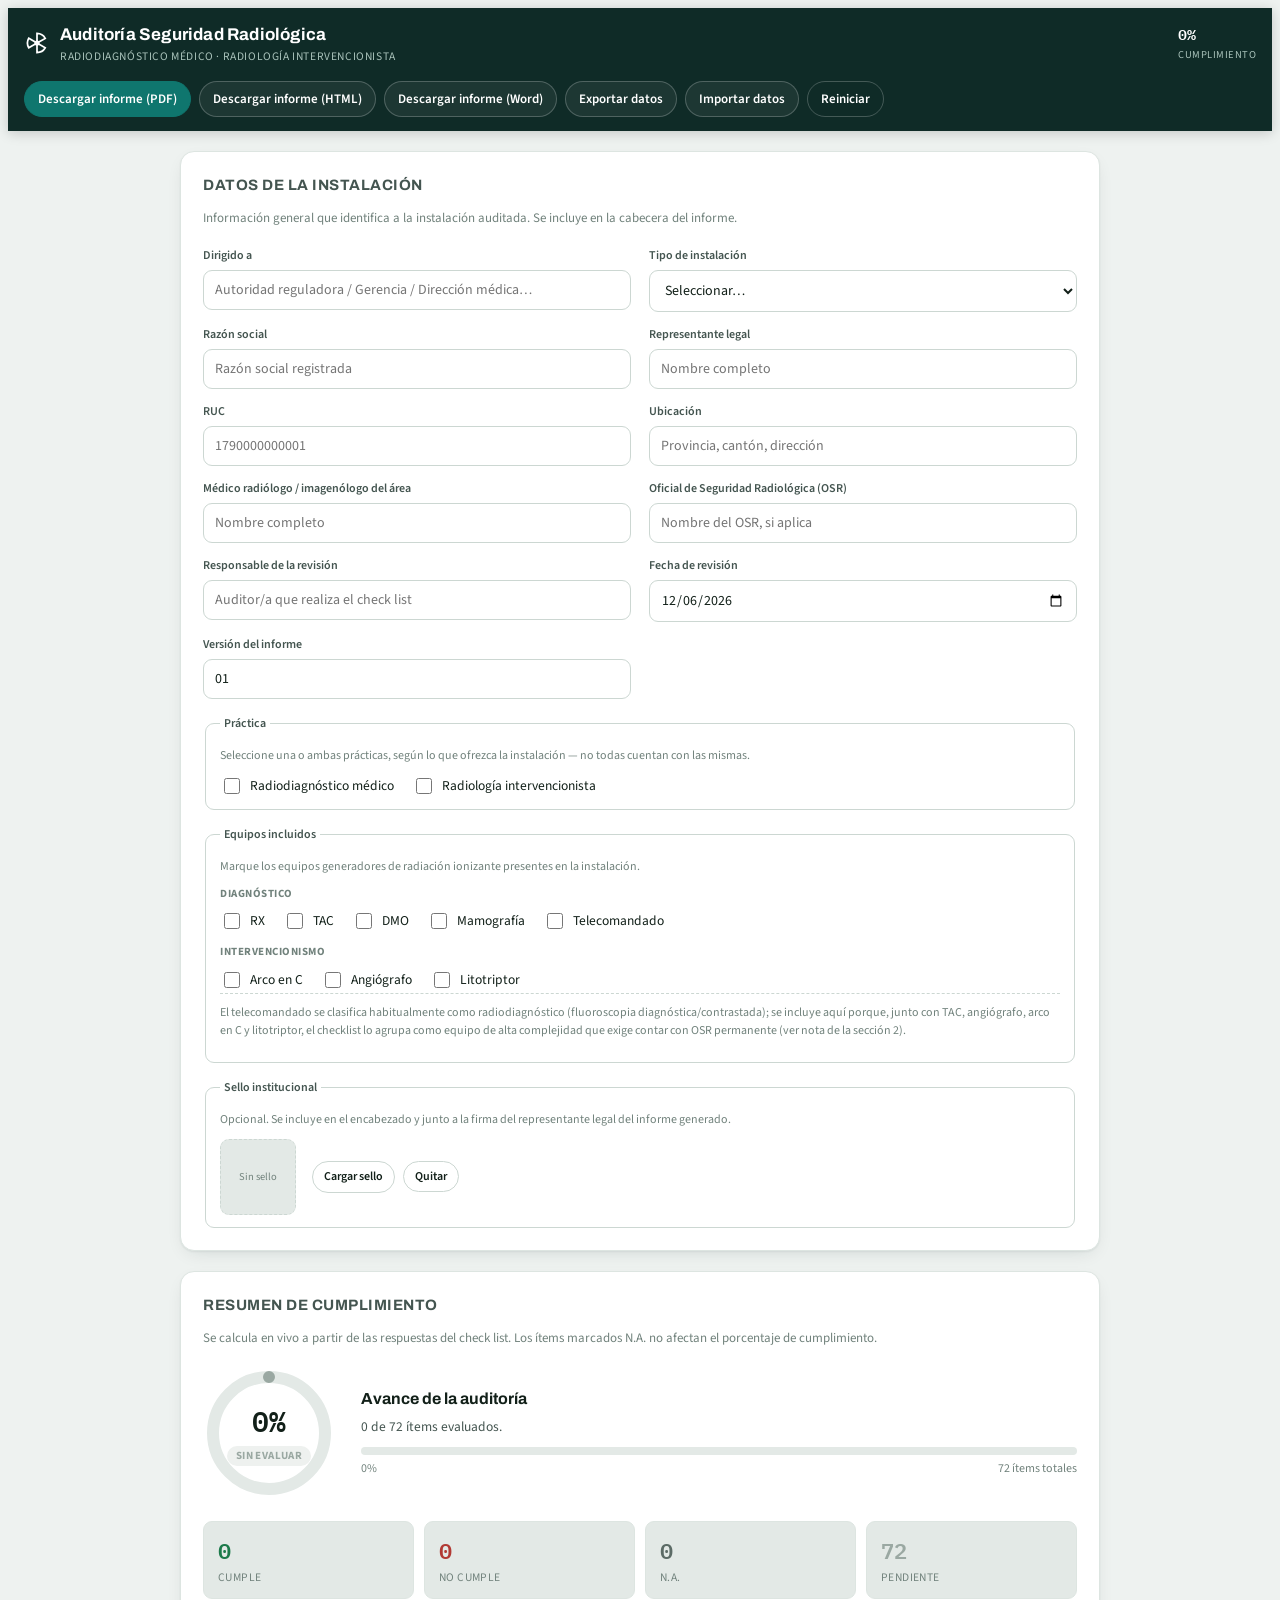
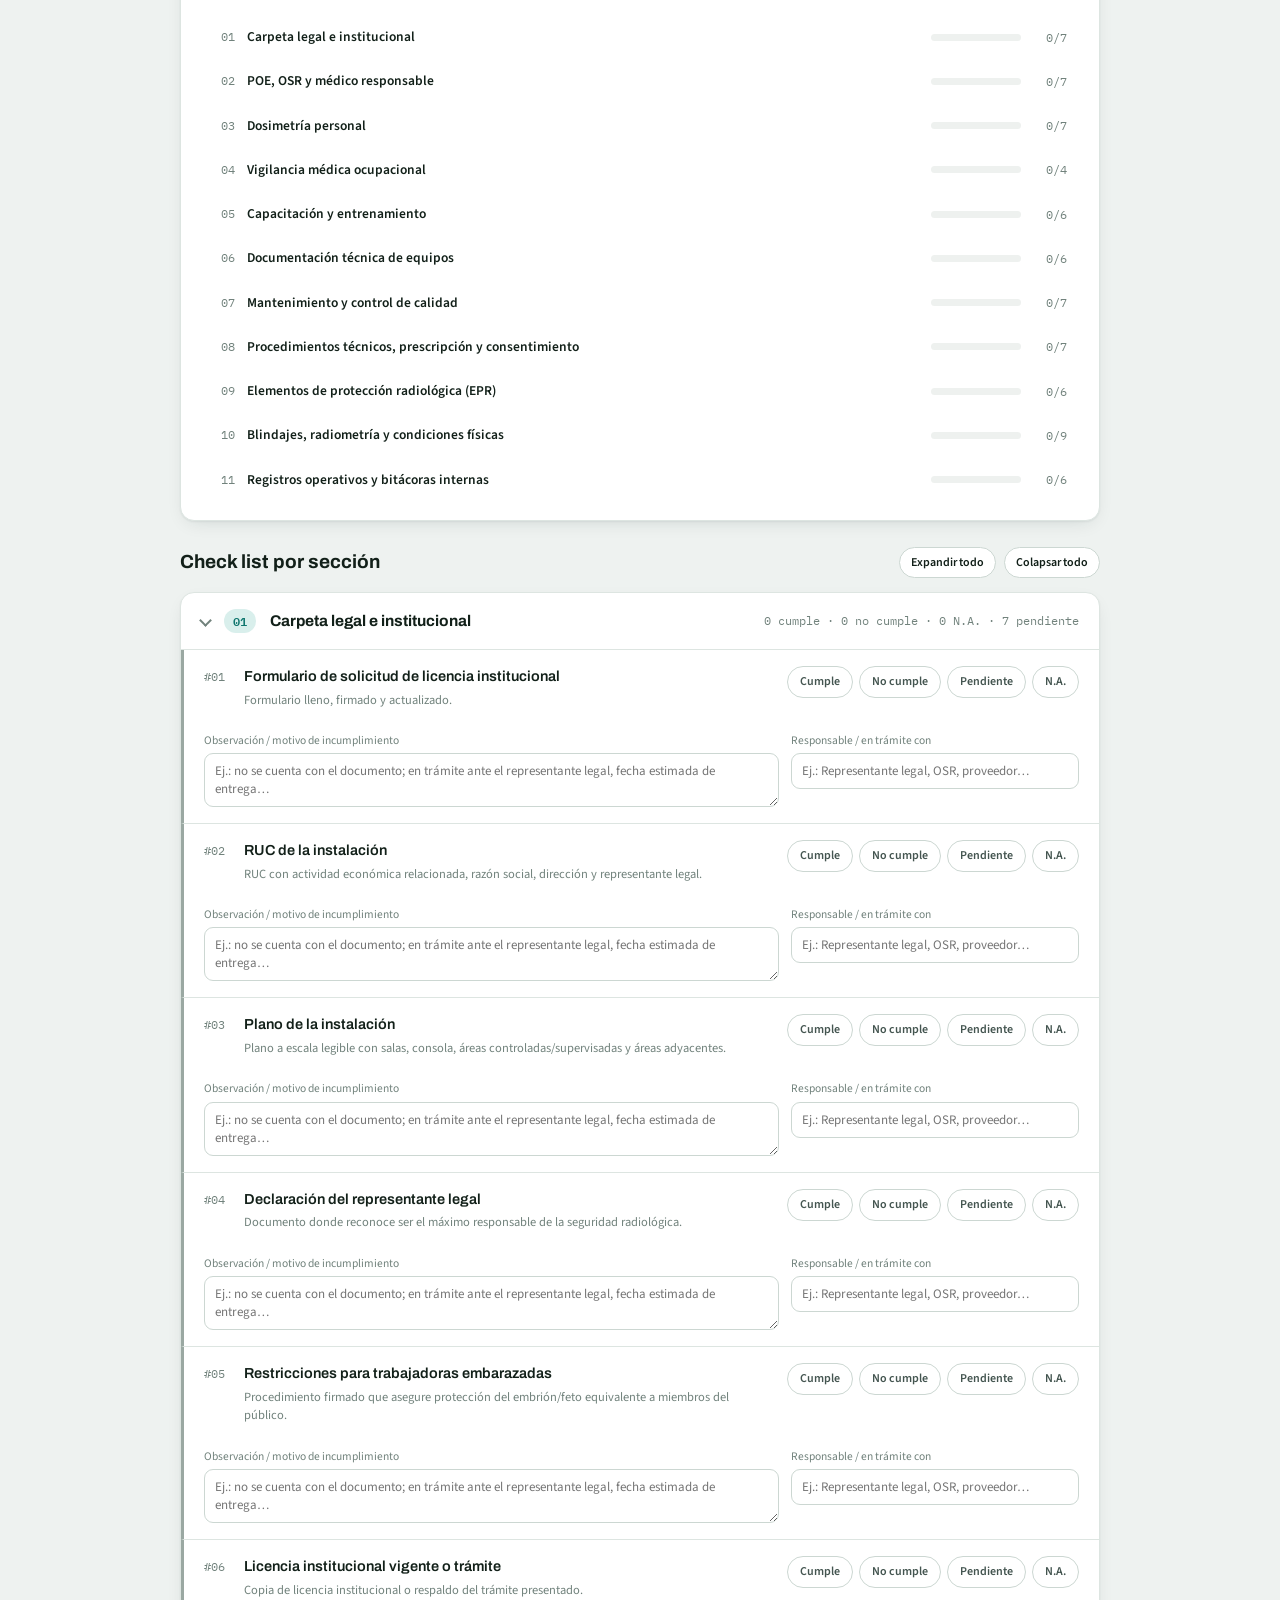
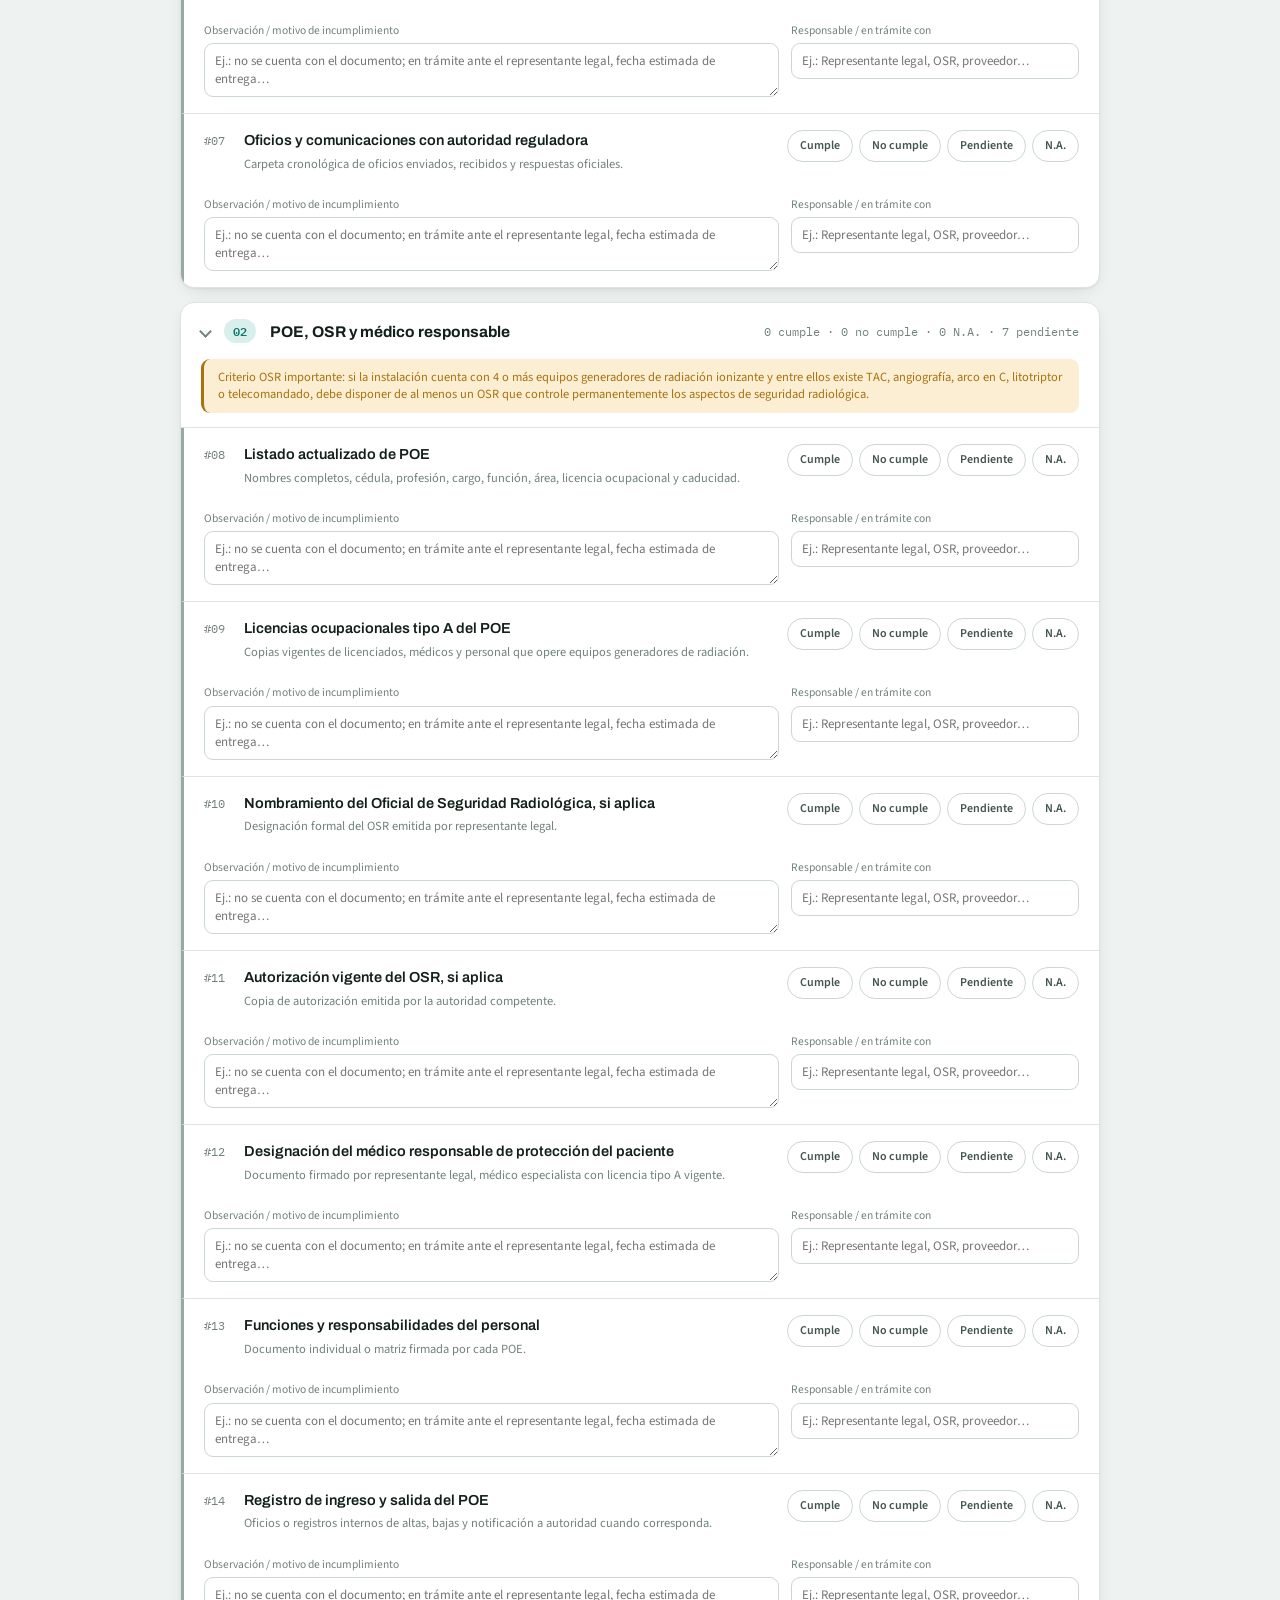
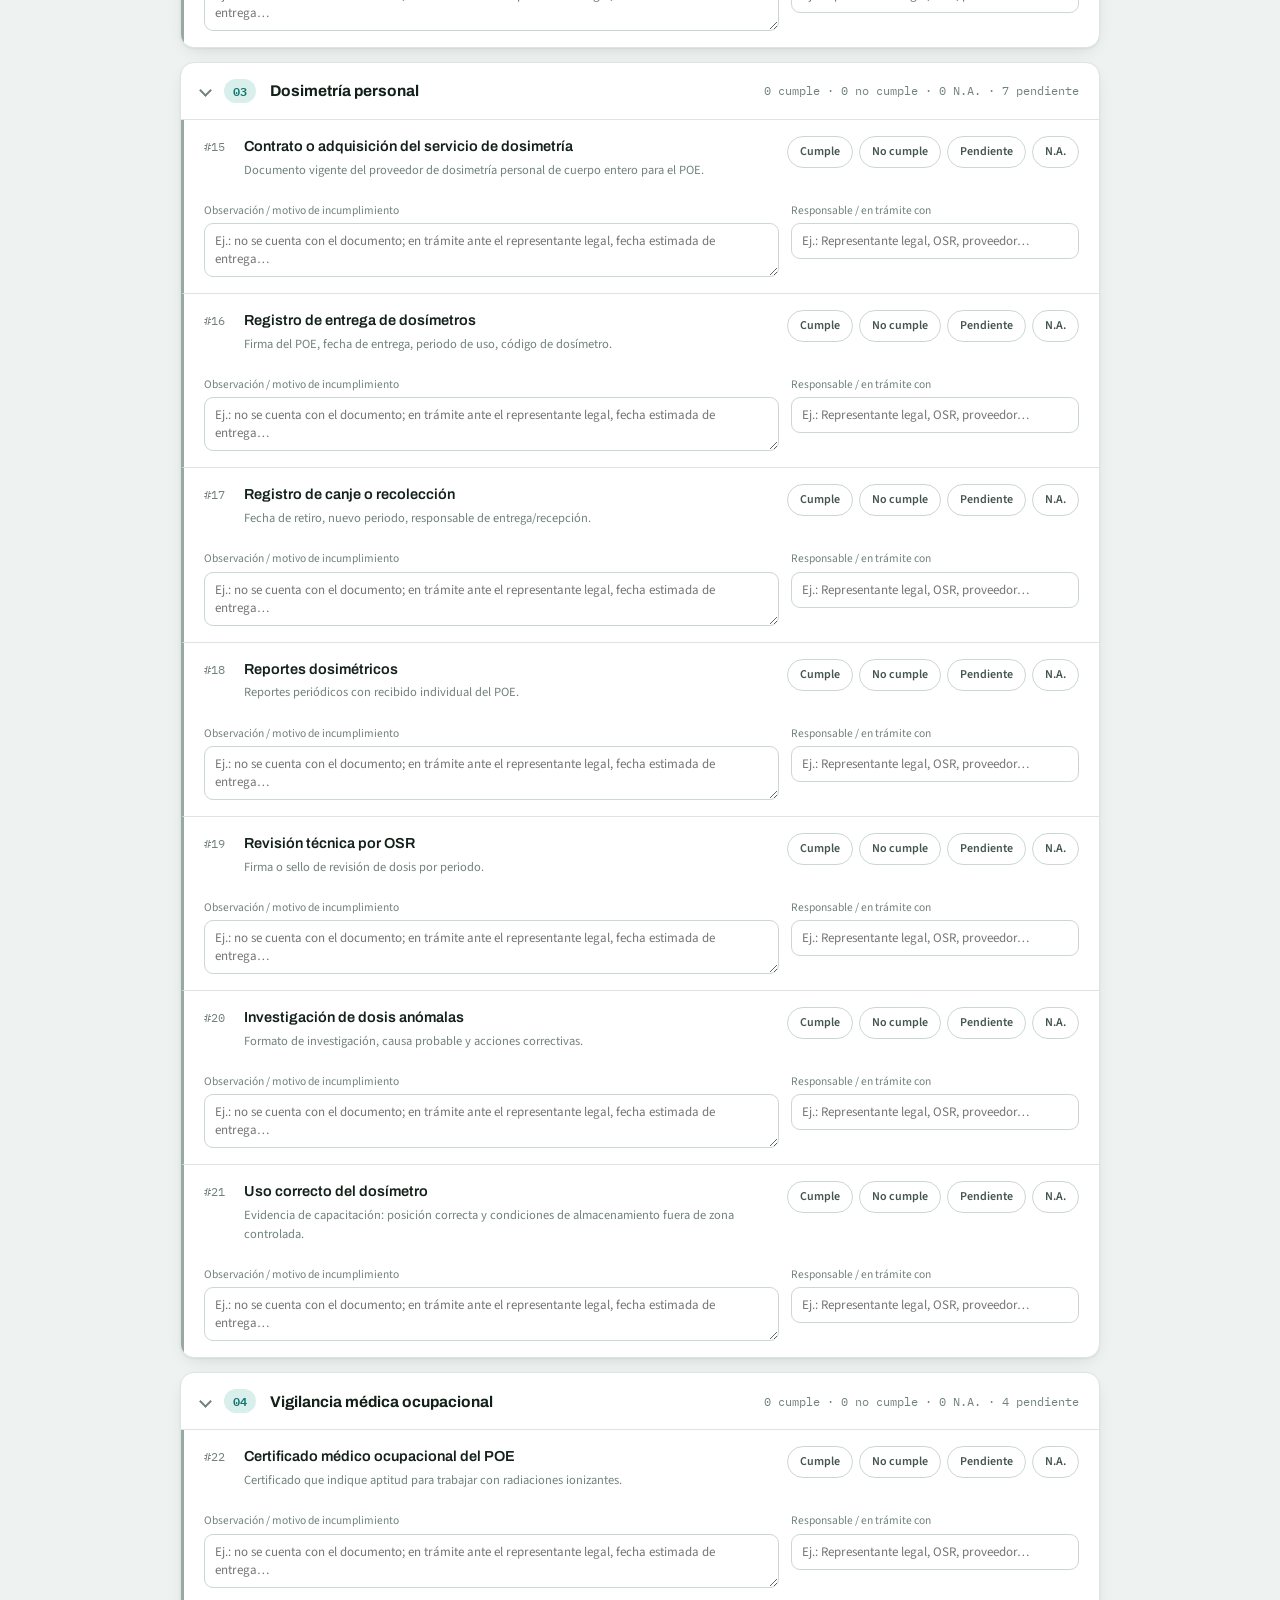
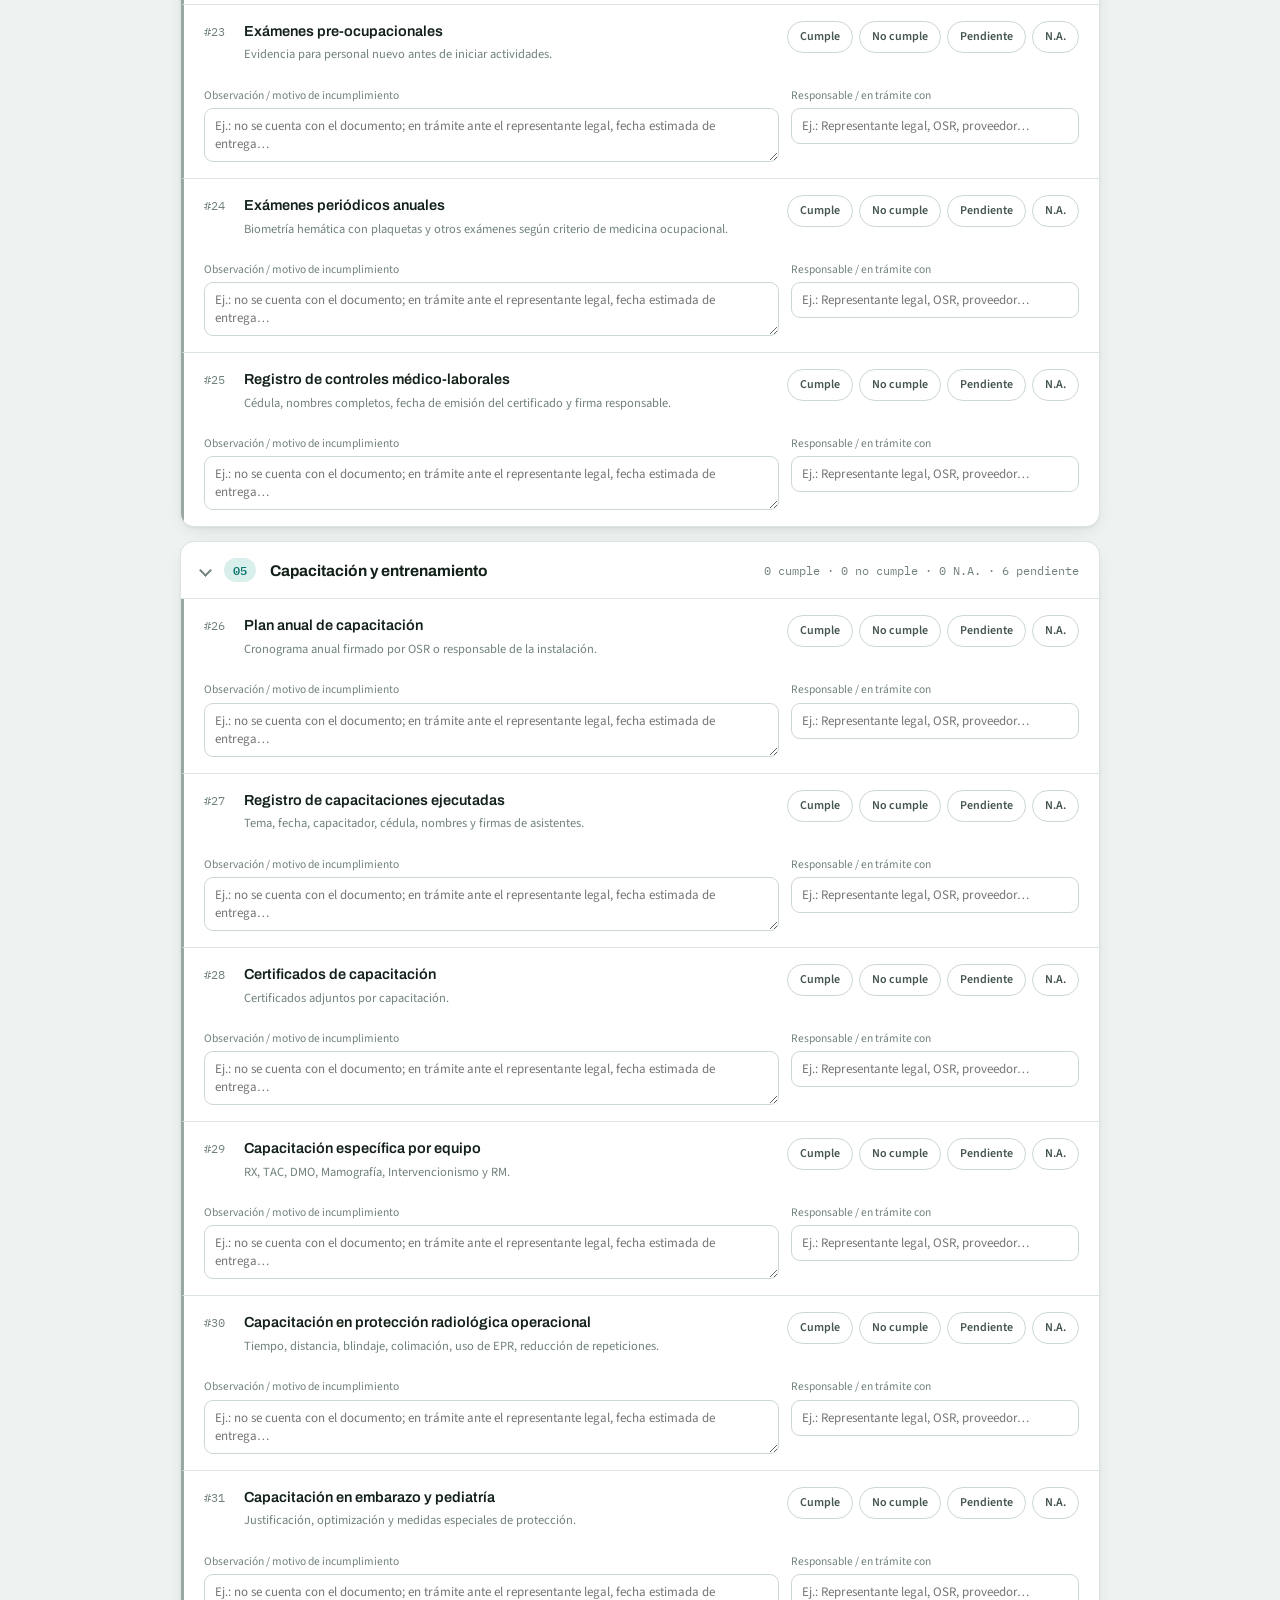
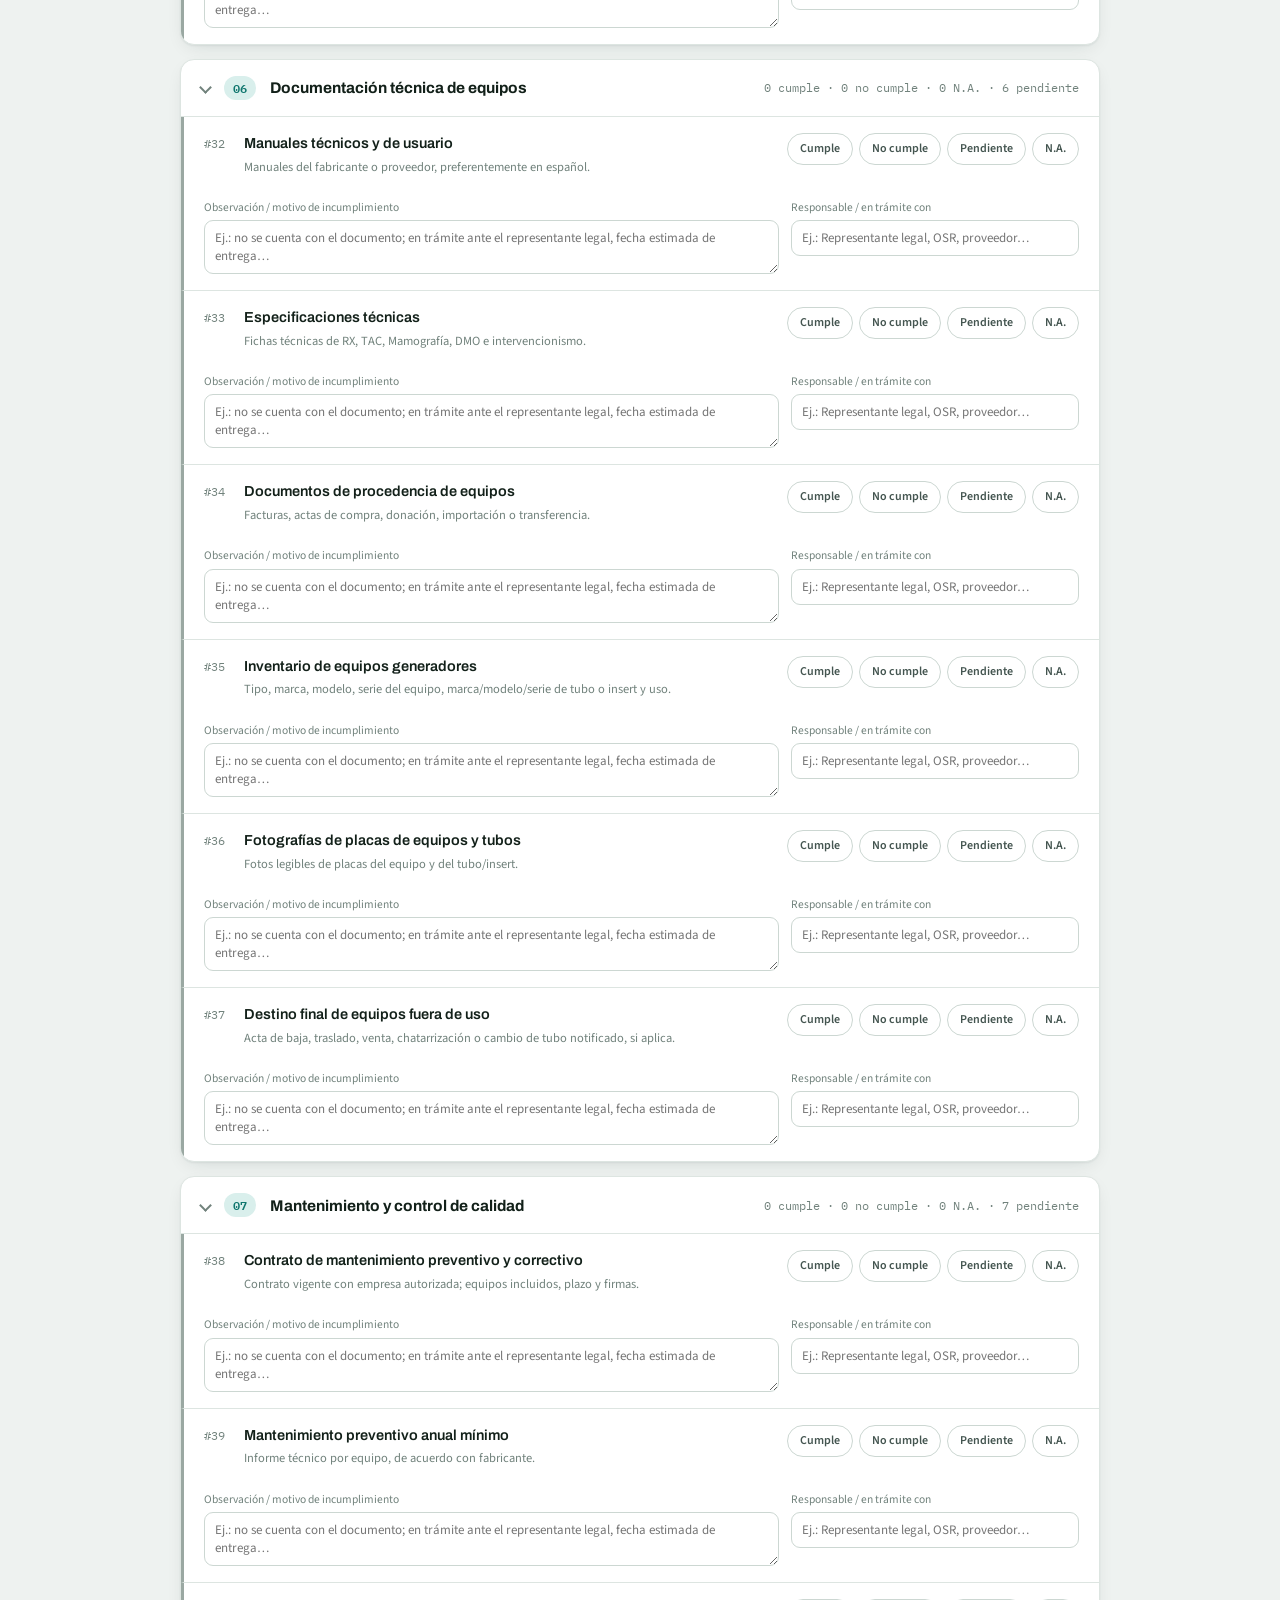
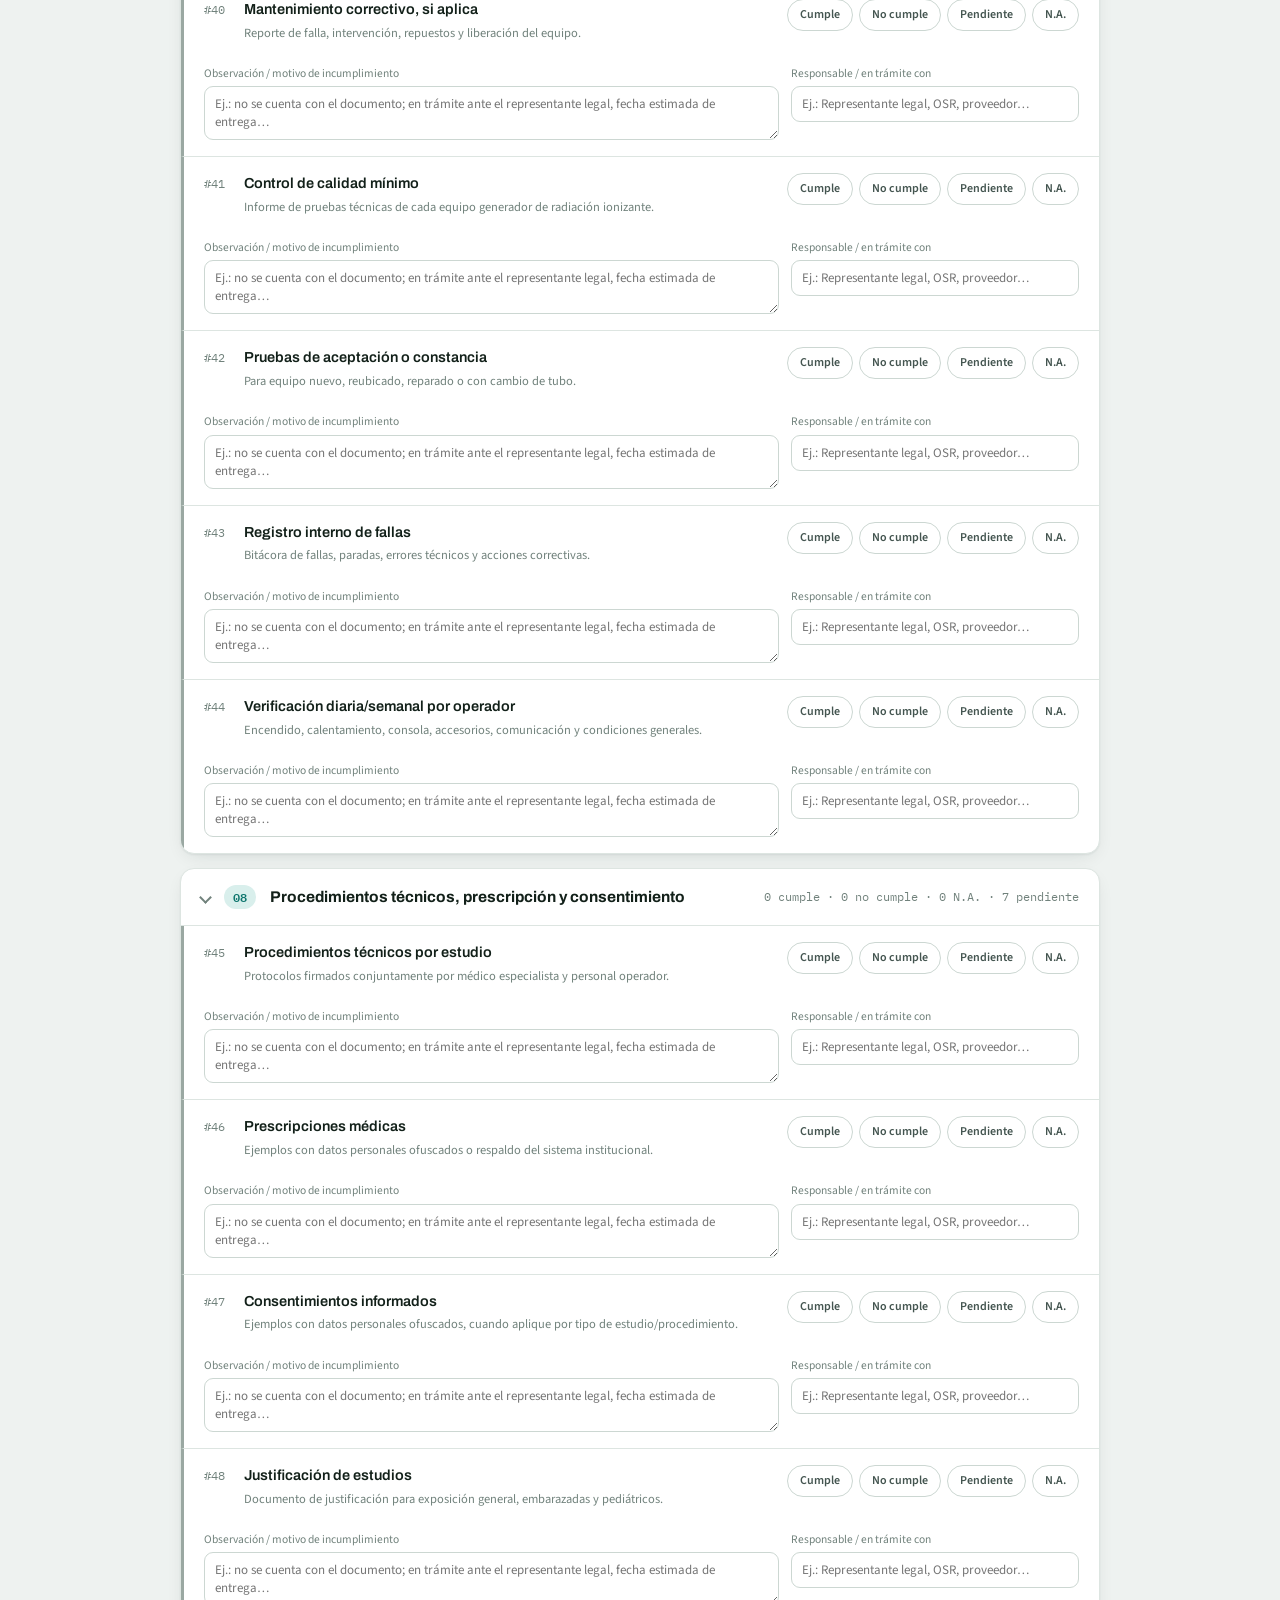
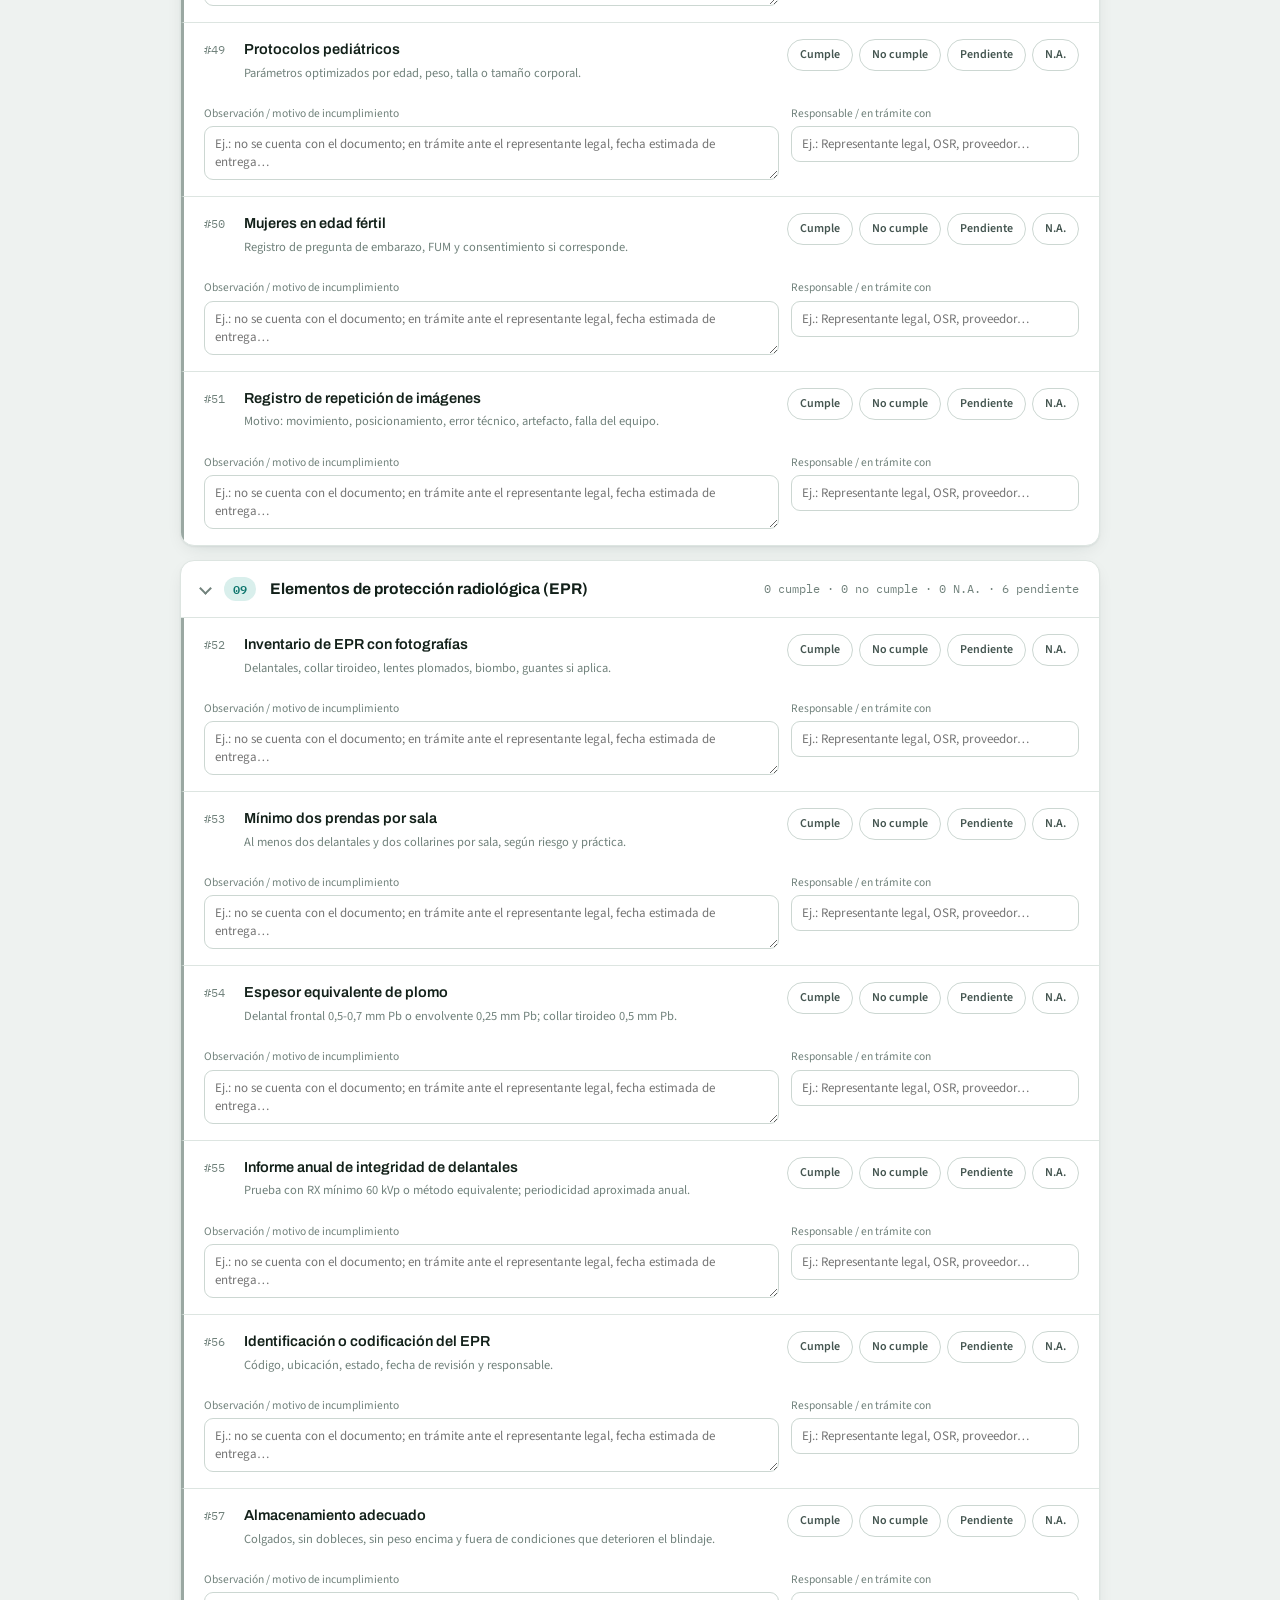
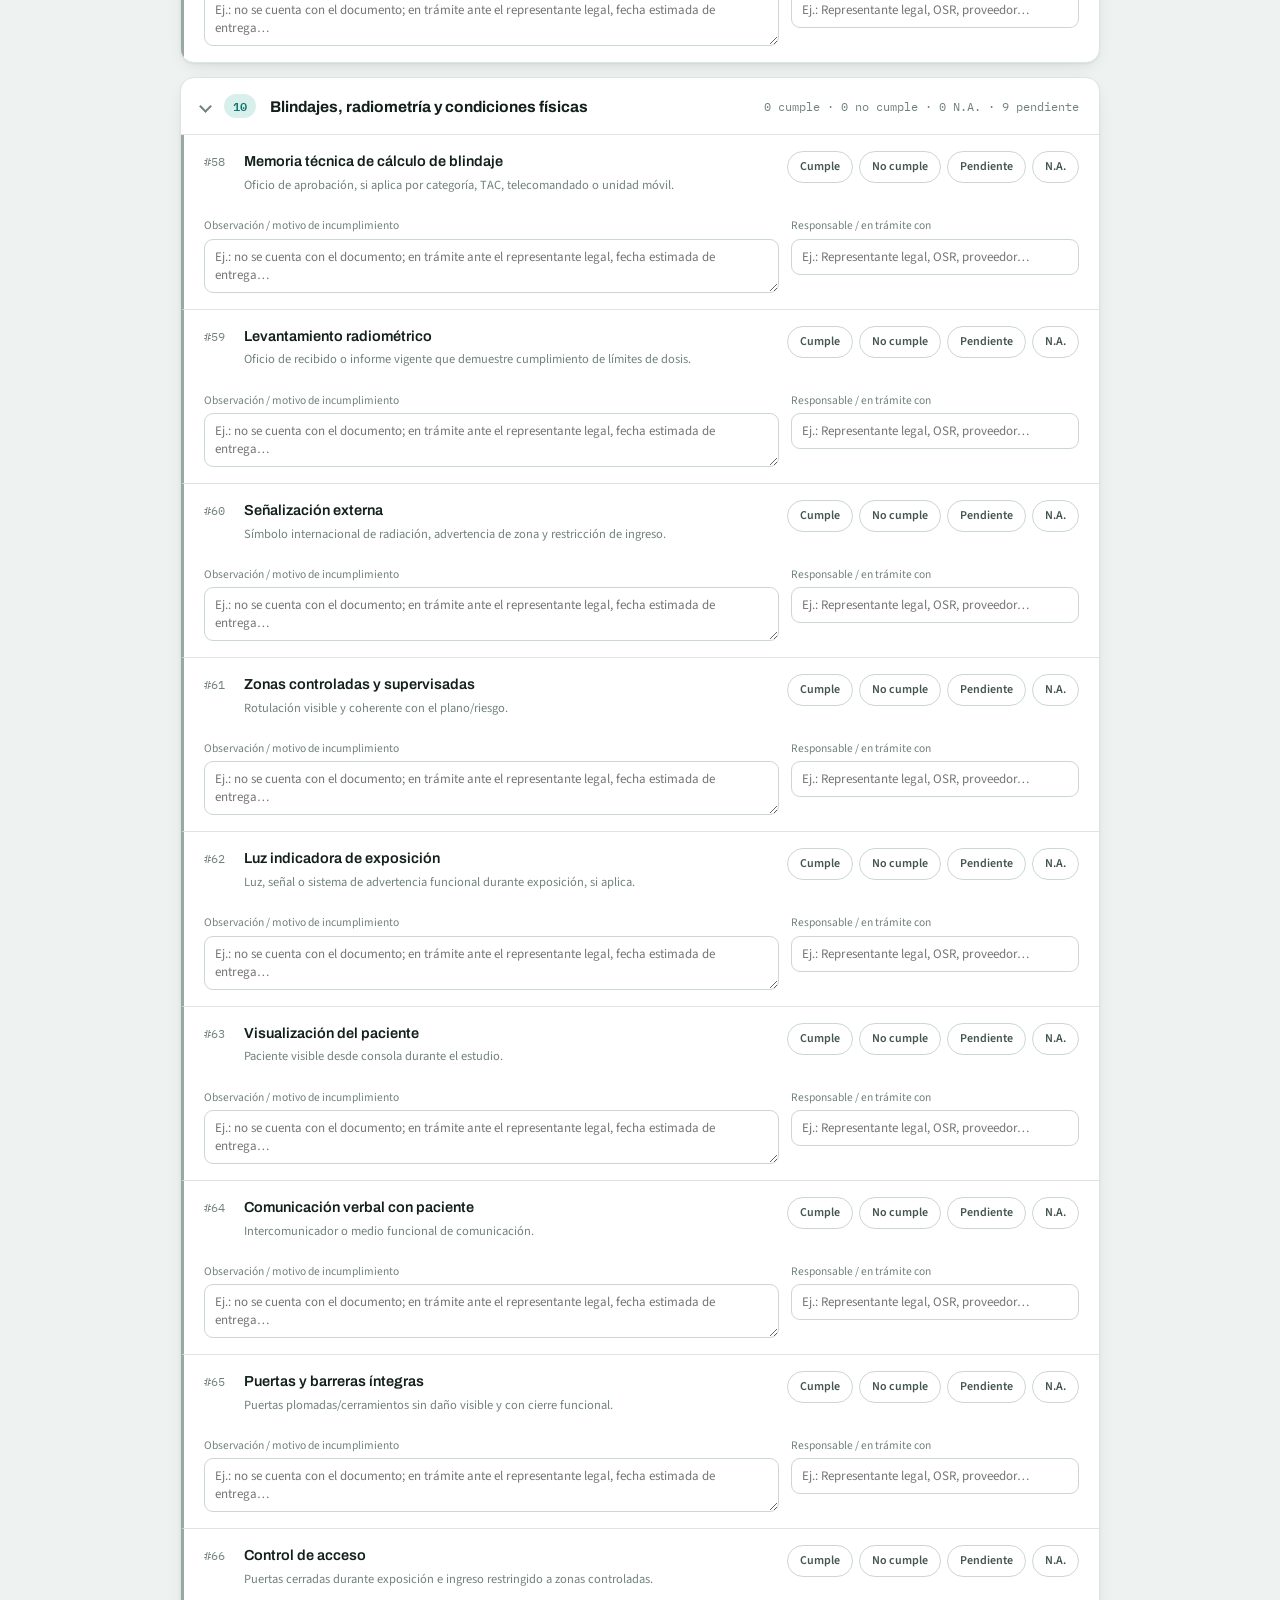
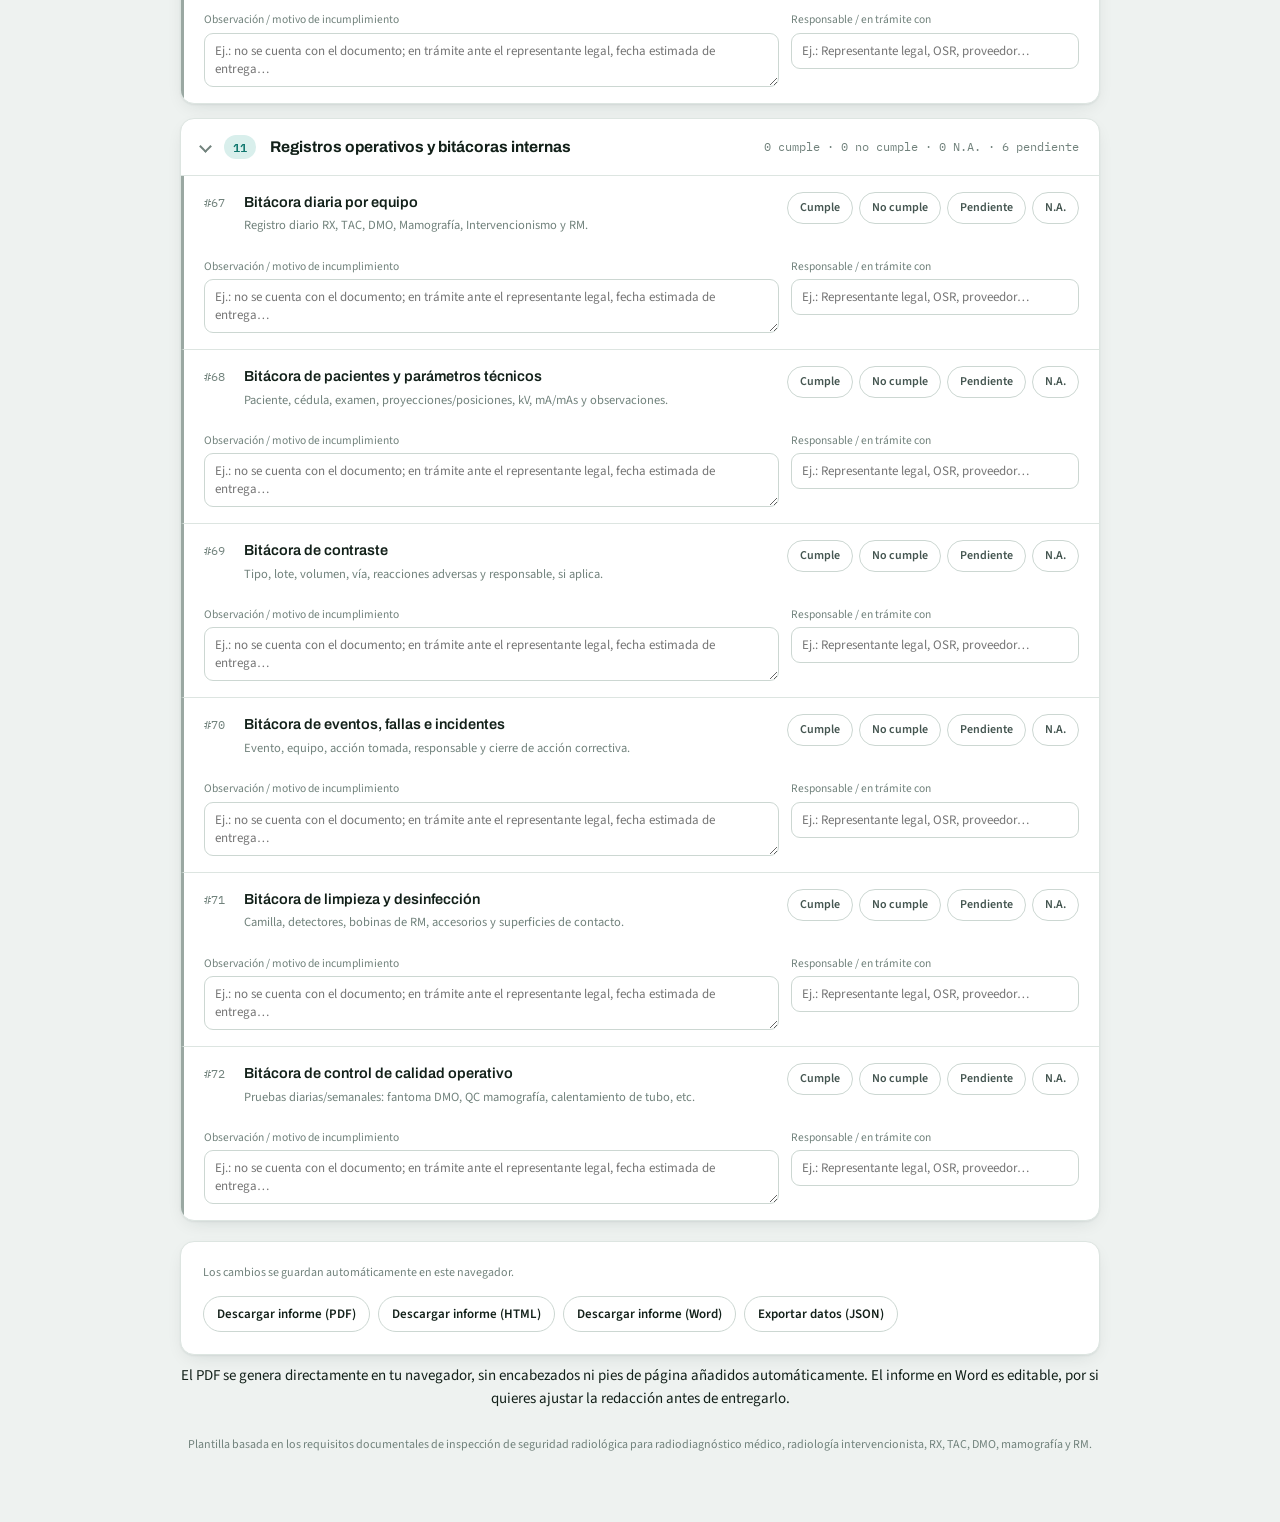
==== commit 0af86464: "Justificar texto del informe, agregar descarga en Word y matriz de responsabilidades - Justifica el " ====
--- a/plantilla-auditoria-radiodiagnostico/index.html
+++ b/plantilla-auditoria-radiodiagnostico/index.html
@@ -297,6 +297,7 @@
   <div class="actions no-print">
     <button class="btn primary" id="btnDownloadPDF" type="button">Descargar informe (PDF)</button>
     <button class="btn" id="btnDownloadReport" type="button">Descargar informe (HTML)</button>
+    <button class="btn" id="btnDownloadWord" type="button">Descargar informe (Word)</button>
     <button class="btn" id="btnExport" type="button">Exportar datos</button>
     <button class="btn" id="btnImportTrigger" type="button">Importar datos</button>
     <input type="file" id="fileImport" accept="application/json" hidden>
@@ -410,10 +411,11 @@
     <div class="actions">
       <button class="btn on-surface" id="btnDownloadPDF2" type="button">Descargar informe (PDF)</button>
       <button class="btn on-surface" id="btnDownloadReport2" type="button">Descargar informe (HTML)</button>
+      <button class="btn on-surface" id="btnDownloadWord2" type="button">Descargar informe (Word)</button>
       <button class="btn on-surface" id="btnExport2" type="button">Exportar datos (JSON)</button>
     </div>
   </section>
-  <p class="hint no-print" style="text-align:center; margin-top:10px;">El PDF se genera directamente en tu navegador, sin encabezados ni pies de página añadidos automáticamente.</p>
+  <p class="hint no-print" style="text-align:center; margin-top:10px;">El PDF se genera directamente en tu navegador, sin encabezados ni pies de página añadidos automáticamente. El informe en Word es editable, por si quieres ajustar la redacción antes de entregarlo.</p>
 
   <div class="sign-block" id="signBlock"></div>
 
@@ -1333,7 +1335,7 @@
     ".r-ring-band{font-family:'Source Sans 3',sans-serif;font-size:11.5px;font-weight:700;letter-spacing:.3px;padding:5px 14px;border-radius:999px;margin-top:9px;white-space:nowrap;}"+
     ".r-summary-copy{flex:1;min-width:280px;}"+
     ".r-summary-copy h3{font-family:'Archivo',sans-serif;font-weight:800;font-size:19px;margin:0 0 9px;}"+
-    ".r-summary-copy p{font-size:14.5px;color:#45524d;margin:0 0 13px;}"+
+    ".r-summary-copy p{font-size:14.5px;color:#45524d;margin:0 0 13px;text-align:justify;}"+
     ".r-progress-track{height:10px;border-radius:999px;background:#e6ece9;overflow:hidden;}"+
     ".r-progress-fill{height:100%;border-radius:999px;background:#0f766e;}"+
     ".r-stats{display:flex;gap:16px;flex-wrap:wrap;}"+
@@ -1342,14 +1344,14 @@
     ".r-stat .l{display:block;font-size:12px;font-weight:700;color:#71827c;text-transform:uppercase;letter-spacing:.4px;margin-top:3px;}"+
     ".r-section{margin-bottom:32px;break-inside:avoid-page;}"+
     ".r-section h2{font-family:'Archivo',sans-serif;font-weight:800;font-size:20px;border-bottom:2px solid #13201d;padding-bottom:9px;margin:0 0 13px;}"+
-    ".r-note{background:#fbeed3;border-left:3px solid #a8730f;color:#7a5610;padding:11px 15px;font-size:14.5px;line-height:1.35;border-radius:6px;margin:0 0 15px;}"+
+    ".r-note{background:#fbeed3;border-left:3px solid #a8730f;color:#7a5610;padding:11px 15px;font-size:14.5px;line-height:1.35;text-align:justify;border-radius:6px;margin:0 0 15px;}"+
     ".r-item{border-bottom:1px solid #e4e9e7;padding:13px 0;break-inside:avoid;}"+
     ".r-item-top{display:flex;align-items:baseline;gap:12px;}"+
     ".r-n{font-family:'IBM Plex Mono',Consolas,monospace;font-weight:600;font-size:13.5px;color:#71827c;width:34px;flex:none;}"+
     ".r-title{font-weight:700;font-size:16px;flex:1;}"+
     ".r-badge{color:#fff;border-radius:999px;padding:4px 13px;font-size:12.5px;font-weight:700;flex:none;white-space:nowrap;}"+
-    ".r-ev{font-size:14px;color:#5b6b66;margin:5px 0 0 46px;}"+
-    ".r-obs,.r-resp{font-size:14px;margin:6px 0 0 46px;}"+
+    ".r-ev{font-size:14px;color:#5b6b66;margin:5px 0 0 46px;text-align:justify;}"+
+    ".r-obs,.r-resp{font-size:14px;margin:6px 0 0 46px;text-align:justify;}"+
     ".r-obs strong,.r-resp strong{color:#45524d;}"+
     ".r-final{margin-top:46px;}"+
     ".r-final>h2{font-family:'Archivo',sans-serif;font-weight:800;font-size:20px;margin:0 0 16px;}"+
@@ -1567,6 +1569,125 @@
   }
   document.getElementById("btnDownloadReport").addEventListener("click", downloadReportSnapshot);
   document.getElementById("btnDownloadReport2").addEventListener("click", downloadReportSnapshot);
+
+  // ---------- Downloadable report as Word (RTF) ----------
+  // RTF (not .docx) because it is plain text — no zip/XML library needed —
+  // and Word, LibreOffice and Google Docs all open it natively as an
+  // editable document. This is the format meant to be rewritten/"humanized"
+  // by hand, so it favors clean structure over visual fidelity to the PDF.
+  var RTF_COLORS = ["", "13201d", "5f6b66", "1c7a4a", "b23a34", "5c6b66", "a8730f", "7a5610", "0f766e"];
+  var RTF_CF = {ink:1, mute:2, cumple:3, no_cumple:4, na:5, pendiente:6, note:7, accent:8};
+  function rtfColorTable(){
+    return "{\\colortbl;" + RTF_COLORS.slice(1).map(function(hex){
+      return "\\red"+parseInt(hex.substr(0,2),16)+"\\green"+parseInt(hex.substr(2,2),16)+"\\blue"+parseInt(hex.substr(4,2),16)+";";
+    }).join("") + "}";
+  }
+  function rtfEsc(s){
+    s = String(s==null ? "" : s);
+    var out = "";
+    for(var i=0;i<s.length;i++){
+      var c = s.charCodeAt(i);
+      if(c===92 || c===123 || c===125){ out += "\\"+s[i]; }
+      else if(c<128){ out += s[i]; }
+      else{ out += "\\u"+(c>32767 ? c-65536 : c)+"?"; }
+    }
+    return out;
+  }
+  function rtfStatusColor(estado){ return RTF_CF[estado] || RTF_CF.na; }
+
+  function buildReportRTF(){
+    var data = computeReportData();
+    var out = [];
+    out.push("{\\rtf1\\ansi\\ansicpg1252\\deff0\\deflang3082");
+    out.push("{\\fonttbl{\\f0\\fswiss\\fcharset0 Calibri;}{\\f1\\fmodern\\fcharset0 Consolas;}}");
+    out.push(rtfColorTable());
+    out.push("\\viewkind4\\uc1\\pard\\sa160\\sl264\\slmult1\\f0\\fs22");
+
+    out.push("\\pard\\sa60\\f0\\fs40\\b\\cf"+RTF_CF.ink+" "+rtfEsc("Informe de auditoría de seguridad radiológica")+"\\b0\\par");
+    out.push("\\sa320\\fs20\\cf"+RTF_CF.mute+" "+rtfEsc("Radiodiagnóstico médico · Radiología intervencionista")+"\\cf"+RTF_CF.ink+"\\fs22\\par");
+
+    out.push("\\sa200\\fs28\\b "+rtfEsc("Ficha técnica")+"\\b0\\fs22\\par");
+    data.headerRows.forEach(function(r){
+      out.push("\\trowd\\trgaph80\\trleft0\\cellx2900\\cellx9350");
+      out.push("\\pard\\intbl\\sa40\\fs18\\b\\cf"+RTF_CF.mute+" "+rtfEsc(r[0].toUpperCase())+"\\cell");
+      out.push("\\pard\\intbl\\sa40\\fs21\\b0\\cf"+RTF_CF.ink+" "+rtfEsc(r[1]||"—")+"\\cell\\row");
+    });
+    out.push("\\pard\\sa0\\par");
+
+    var evaluadosCount = data.totalCumple+data.totalNoCumple+data.totalNA;
+    out.push("\\sa100\\fs28\\b "+rtfEsc("Resumen de cumplimiento")+"\\b0\\fs22\\par");
+    out.push("\\sa80\\fs32\\b\\cf"+RTF_CF.accent+" "+data.pct+"% de cumplimiento\\b0\\cf"+RTF_CF.ink+"\\fs22\\par");
+    out.push("\\qj\\sa200 "+rtfEsc(evaluadosCount+" de "+TOTAL_ITEMS+" ítems evaluados ("+data.avance+"%). El % de cumplimiento se calcula sobre "+data.evaluados+" ítems evaluados; excluye N.A. y pendientes.")+"\\ql\\par");
+    out.push("\\sa320\\b Cumple: \\b0\\cf"+RTF_CF.cumple+" "+data.totalCumple+"\\cf"+RTF_CF.ink+
+      "    \\b No cumple: \\b0\\cf"+RTF_CF.no_cumple+" "+data.totalNoCumple+"\\cf"+RTF_CF.ink+
+      "    \\b N.A.: \\b0\\cf"+RTF_CF.na+" "+data.totalNA+"\\cf"+RTF_CF.ink+
+      "    \\b Pendiente / sin revisar: \\b0\\cf"+RTF_CF.pendiente+" "+data.totalOtros+"\\cf"+RTF_CF.ink+"\\par");
+
+    data.sectionsData.forEach(function(sec){
+      out.push("\\pard\\sb200\\sa120\\fs26\\b\\brdrb\\brdrs\\brdrw10\\brsp60\\cf"+RTF_CF.ink+" "+
+        String(sec.id).padStart(2,"0")+". "+rtfEsc(sec.title)+"\\brdrn\\b0\\fs22\\par");
+      if(sec.note){
+        out.push("\\pard\\li160\\sa200\\qj\\i\\cf"+RTF_CF.note+" "+rtfEsc(sec.note)+"\\i0\\cf"+RTF_CF.ink+"\\ql\\par");
+      }
+      sec.items.forEach(function(it){
+        out.push("\\pard\\sb160\\sa40\\f1\\fs18\\cf"+RTF_CF.mute+" #"+String(it.n).padStart(2,"0")+"  \\f0\\fs22\\b\\cf"+RTF_CF.ink+" "+
+          rtfEsc(it.req)+"  \\cf"+rtfStatusColor(it.estado)+"["+rtfEsc(it.label.toUpperCase())+"]\\cf"+RTF_CF.ink+"\\b0\\par");
+        out.push("\\pard\\li160\\sa40\\qj\\cf"+RTF_CF.mute+" "+rtfEsc(it.ev)+"\\cf"+RTF_CF.ink+"\\ql\\par");
+        if(it.obs){
+          out.push("\\pard\\li160\\sa40\\qj\\b "+rtfEsc("Observación: ")+"\\b0 "+rtfEsc(it.obs)+"\\ql\\par");
+        }
+        if(it.resp){
+          out.push("\\pard\\li160\\sa120\\qj\\b "+rtfEsc("Responsable / en trámite con: ")+"\\b0 "+rtfEsc(it.resp)+"\\ql\\par");
+        }
+      });
+    });
+
+    out.push("\\pard\\sb280\\sa160\\fs28\\b "+rtfEsc("Firma")+"\\b0\\fs22\\par");
+    out.push("\\pard\\sa40\\fs18\\b\\cf"+RTF_CF.mute+" "+rtfEsc("OFICIAL DE SEGURIDAD RADIOLÓGICA (OSR)")+"\\b0\\cf"+RTF_CF.ink+"\\fs22\\par");
+    out.push("\\pard\\sb400\\sa40\\brdrb\\brdrs\\brdrw10 \\brdrn\\par");
+    out.push("\\pard\\sa40 "+rtfEsc("Nombre: "+(state.header.osr||"—"))+"\\par");
+    out.push("\\pard\\sa240 "+rtfEsc("Fecha: "+(state.header.fecha||"—"))+"\\par");
+
+    out.push("\\pard\\sb200\\sa160\\fs28\\b "+rtfEsc("Elaboración, revisión y aprobación")+"\\b0\\fs22\\par");
+    var controlItems = [
+      {label:"Elaborado por", role:"Oficial de Seguridad Radiológica (OSR)", name: state.header.osr},
+      {label:"Revisado por", role:"Dirigido a", name: state.header.dirigidoA},
+      {label:"Aprobado por", role:"Representante legal", name: state.header.representanteLegal}
+    ];
+    out.push("\\trowd\\trgaph80\\trleft0\\cellx3100\\cellx6200\\cellx9350");
+    out.push(controlItems.map(function(it){ return "\\pard\\intbl\\qc\\sa30\\fs18\\b\\cf"+RTF_CF.accent+" "+rtfEsc(it.label.toUpperCase())+"\\b0\\cf"+RTF_CF.ink+"\\ql\\cell"; }).join(""));
+    out.push("\\row\\trowd\\trgaph80\\trleft0\\cellx3100\\cellx6200\\cellx9350");
+    out.push(controlItems.map(function(it){ return "\\pard\\intbl\\qc\\sa30\\fs19\\cf"+RTF_CF.mute+" "+rtfEsc(it.role)+"\\cf"+RTF_CF.ink+"\\ql\\cell"; }).join(""));
+    out.push("\\row\\trowd\\trgaph80\\trleft0\\cellx3100\\cellx6200\\cellx9350");
+    out.push(controlItems.map(function(it){ return "\\pard\\intbl\\qc\\sa30\\fs21\\b "+rtfEsc(it.name || "—")+"\\b0\\ql\\cell"; }).join(""));
+    out.push("\\row\\pard\\sa0\\par");
+
+    out.push("\\pard\\sb200\\fs18\\cf"+RTF_CF.mute+" "+rtfEsc("Generado el "+new Date().toLocaleString("es-EC")+" · Plantilla de auditoría de seguridad radiológica.")+"\\cf"+RTF_CF.ink+"\\fs22\\par");
+    out.push("}");
+    return out.join("\n");
+  }
+
+  async function downloadReportWord(){
+    var rtf = buildReportRTF();
+    var filename = "informe-"+fileSafe(state.header.razonSocial)+"-"+(state.header.fecha||"")+".rtf";
+    try{
+      if(window.claude && typeof window.claude.use === "function"){
+        var downloads = await window.claude.use("downloads");
+        if(downloads){
+          await downloads.save({filename:filename, data:rtf});
+          return;
+        }
+      }
+    }catch(e){ /* fall through to browser download */ }
+    var blob = new Blob([rtf], {type:"application/rtf"});
+    var url = URL.createObjectURL(blob);
+    var a = document.createElement("a");
+    a.href = url; a.download = filename;
+    document.body.appendChild(a); a.click(); a.remove();
+    URL.revokeObjectURL(url);
+  }
+  document.getElementById("btnDownloadWord").addEventListener("click", downloadReportWord);
+  document.getElementById("btnDownloadWord2").addEventListener("click", downloadReportWord);
 
   // ---------- Downloadable report as PDF ----------
   // Built directly with jsPDF (bundled below, no network dependency and no
